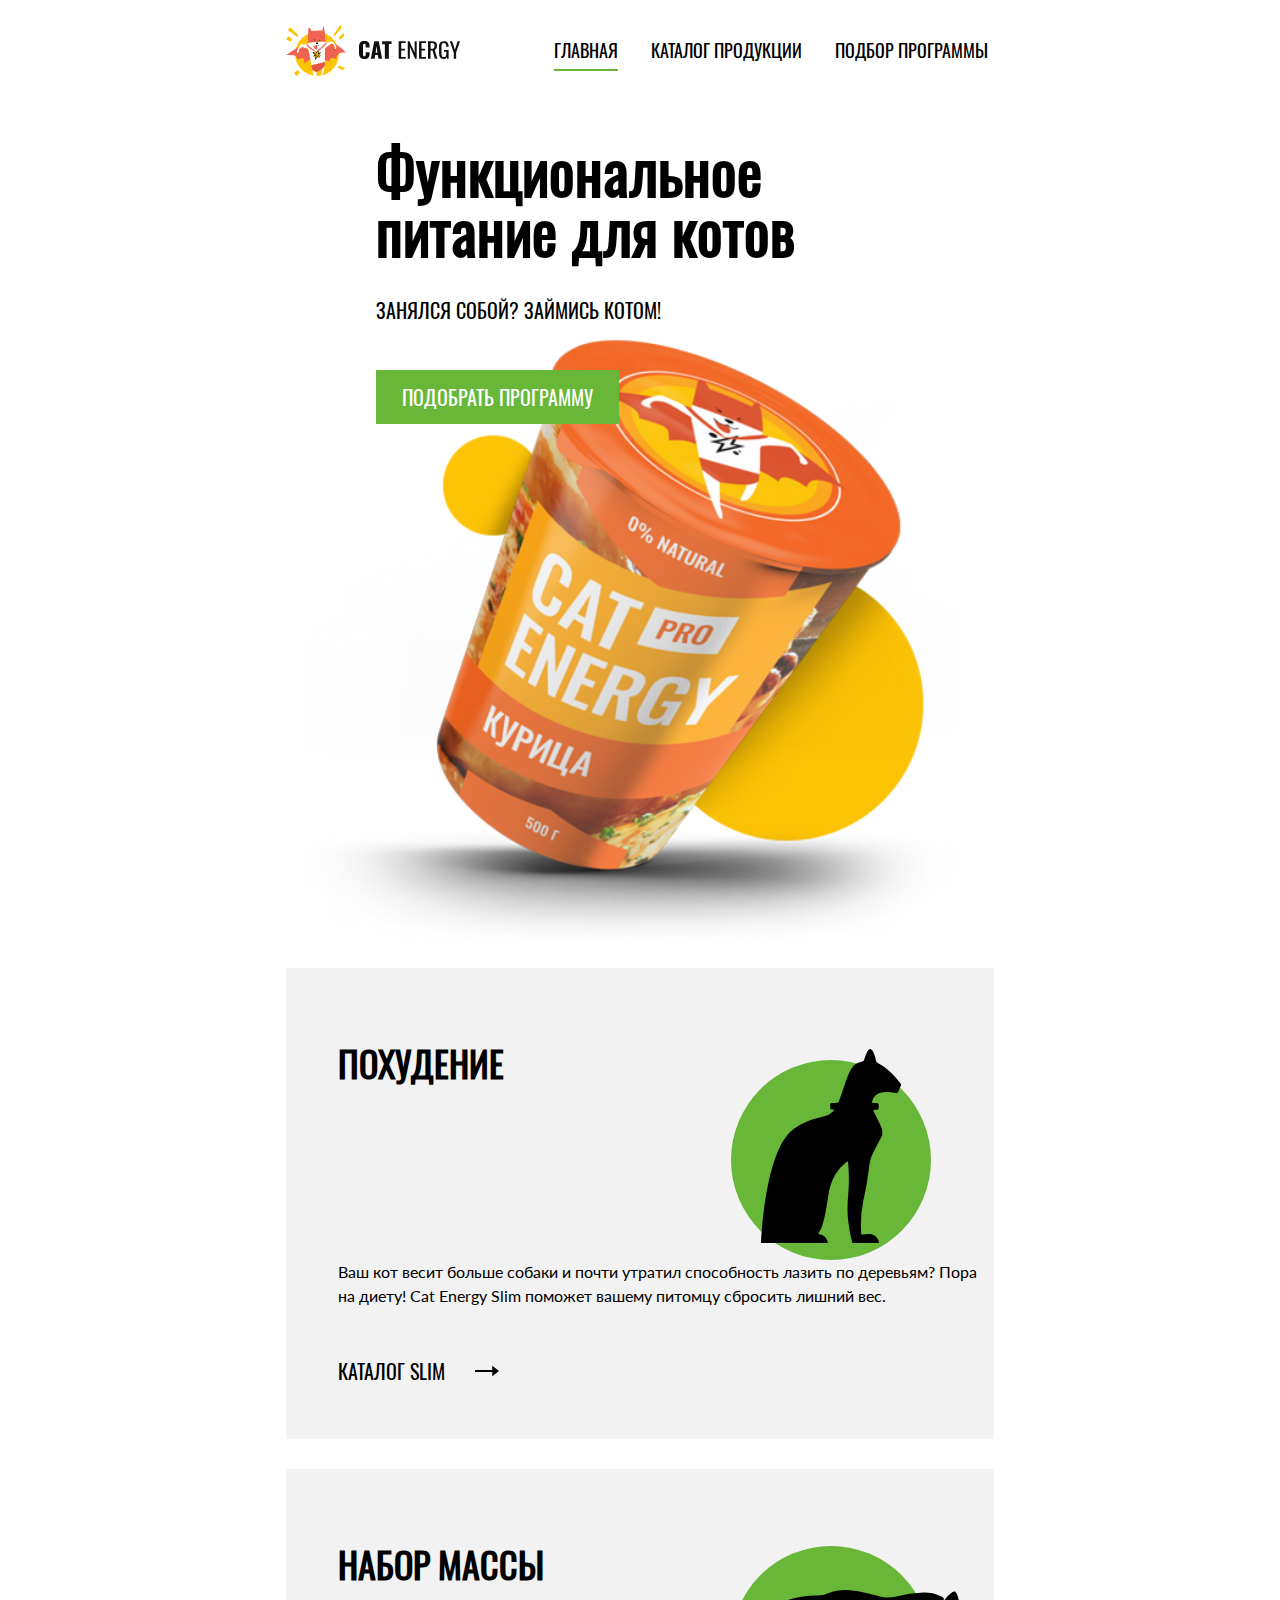
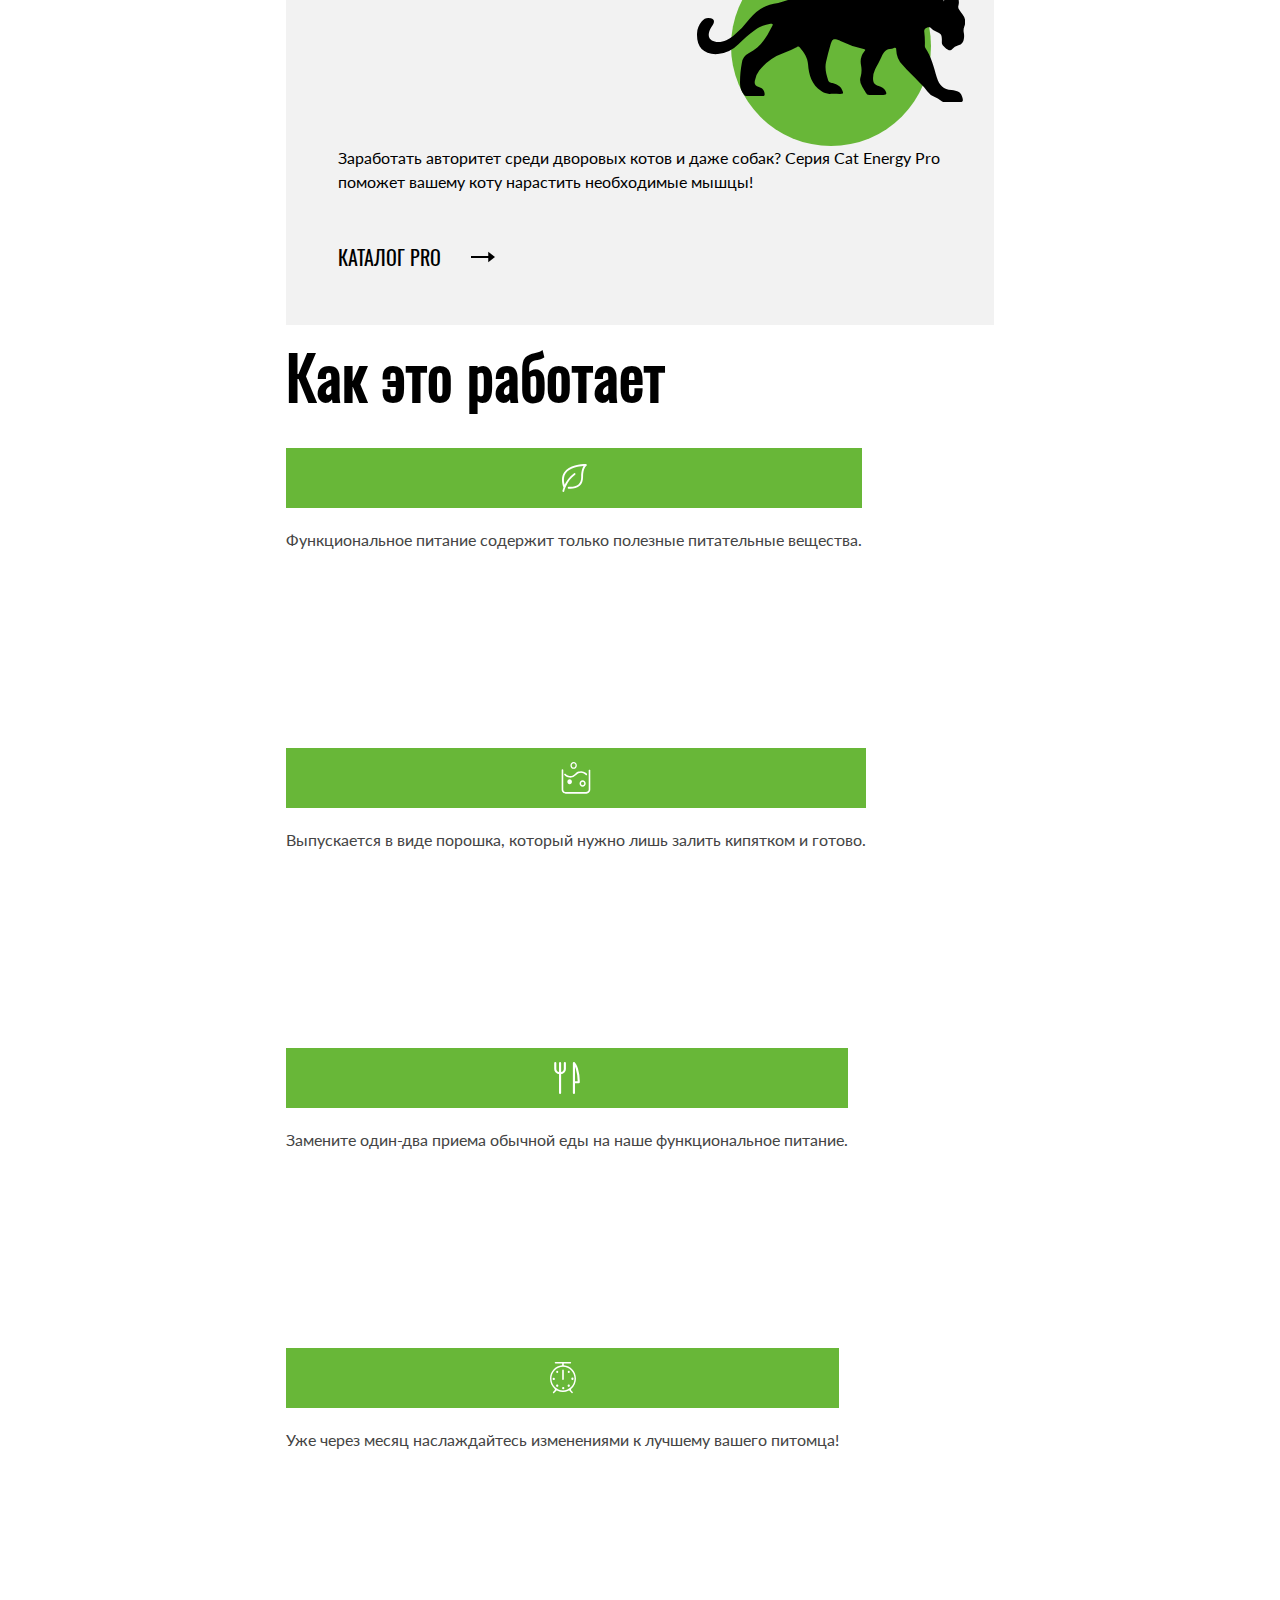
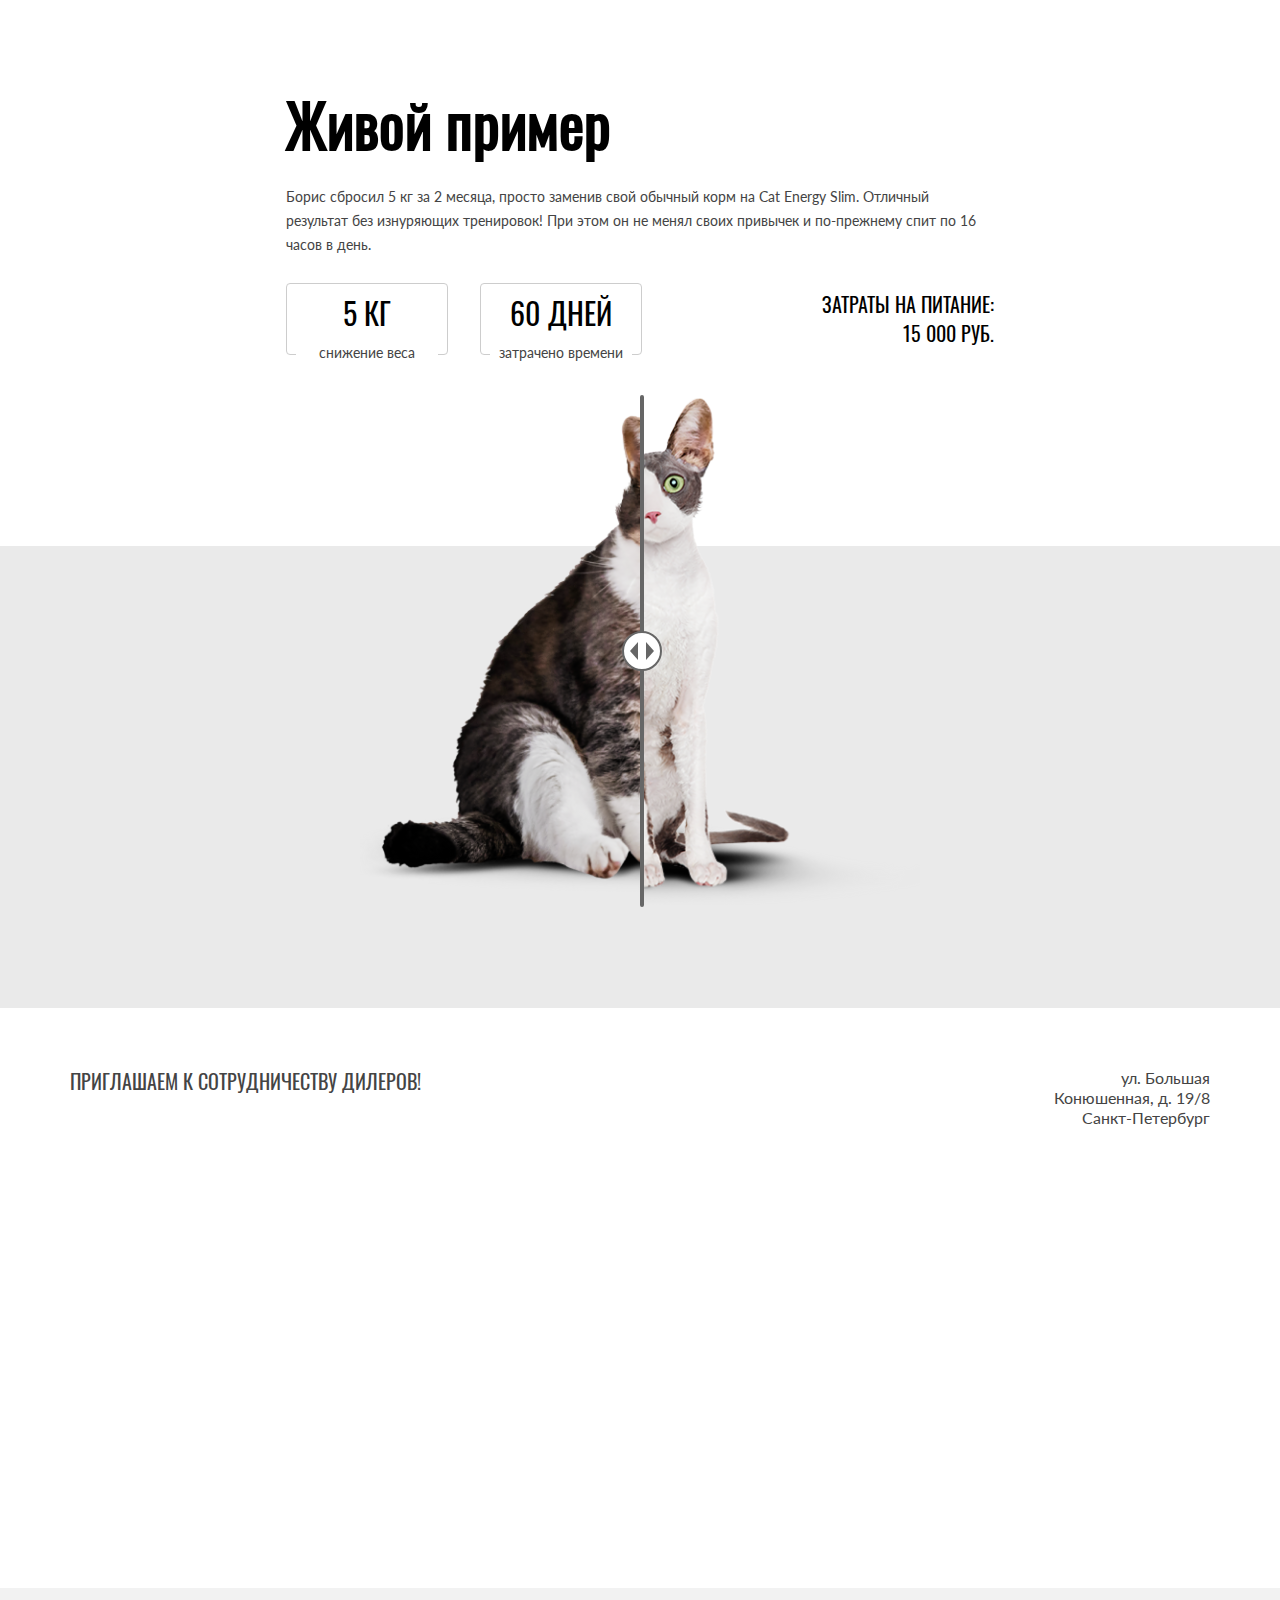
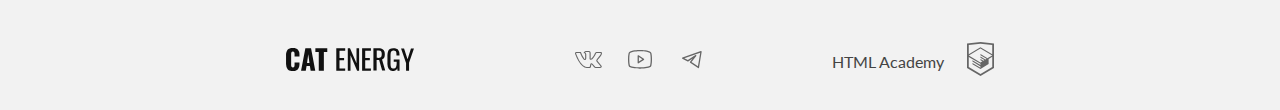
==== index.html @ 67eb7924 "Deploying to gh-pages from @ sirorezzka/2435007-cat-energy-31@3756ef78ff83aa2a5522a7f16db41189f3e62f" ====
<!DOCTYPE html><html class="page" lang="ru"><head><meta charset="UTF-8"><title>Кэт Энерджи</title><meta name="viewport" content="width=device-width,initial-scale=1"><link rel="stylesheet" href="styles/styles.css"><link rel="icon" href="favicon.ico"><link rel="icon" href="favicons/favicon.svg" type="image/svg+xml"><link rel="apple-touch-icon" href="favicons/180x180.png"><link rel="manifest" href="manifest.webmanifest.json"><script src="scripts/index.js" defer="defer"></script></head><body class="page__body"><header class="header"><nav class="nav container"><a class="logo" href="#"><picture><source media="(min-width:1200px)" width="70" height="59" srcset="images/logo-desctop.svg" type="image/svg+xml"><source media="(min-width:768px)" width="60" height="50" srcset="images/logo-tablet.svg" type="image/svg+xml"><img class="logo__icon" src="images/logo-mobile.svg" width="33" height="38" alt="Логотип компании Кэт Энерджи."></picture><img class="logo__text" src="images/logo-text.svg" width="101" height="18" alt="Товарный знак компании Cat Energy."> </a><button class="nav__button nav__button--close" type="button"><span class="visually-hidden">Переключение меню</span></button><!-- nav__list--open --><ul class="nav__list"><li class="nav__item"><a class="nav__link nav__link--current" href="index.html">Главная</a></li><li class="nav__item"><a class="nav__link" href="catalog.html">Каталог продукции</a></li><li class="nav__item"><a class="nav__link" href="#">Подбор программы</a></li></ul></nav></header><main class="main-container"><section class="hero"><div class="container"><div class="hero__content"><h1 class="hero__title title-h1">Функциональное питание для котов</h1><p class="hero__text">Занялся собой? Займись котом!</p><div class="hero__wrap"><picture><source media="(min-width:1200px)" width="552" height="499" srcset="images/hero-product@1x.png, images/hero-product@2x.png 2x" type="image/png"><source media="(min-width:768px)" width="709" height="609" srcset="images/hero-product-tablet@1x.png, images/hero-product-tablet@2x.png 2x" type="image/png"><img class="hero__image" src="images/hero-product-mobile@1x.png" srcset="images/hero-product-mobile@2x.png 2x" width="280" height="270" alt="Кэт Энерджи."></picture></div><a class="hero__button button button--primary" href="#">Подобрать программу</a></div></div></section><section class="programs"><div class="programs__container container"><h2 class="visually-hidden">Выбор программы</h2><ul class="programs__list"><li class="programs__item programs__item--slim"><h3 class="programs__item-header title-h2">Похудение</h3><p class="programs__item-text">Ваш кот весит больше собаки и почти утратил способность лазить по деревьям? Пора на диету! Cat Energy Slim поможет вашему питомцу сбросить лишний вес.</p><a class="programs__item-link" href="catalog.html">Каталог slim</a></li><li class="programs__item programs__item--fat"><h3 class="programs__item-header title-h2">Набор массы</h3><p class="programs__item-text">Заработать авторитет среди дворовых котов и даже собак? Серия Cat Energy Pro поможет вашему коту нарастить необходимые мышцы!</p><a class="programs__item-link" href="catalog.html">Каталог pro</a></li></ul></div></section><section class="instructions"><h2 class="instructions__title title-h1 container">Как это работает</h2><div class="container"><ul class="instructions__list"><li class="instructions__item instructions__item--useful"><p class="instructions__item-text">Функциональное питание содержит только полезные питательные вещества.</p></li><li class="instructions__item instructions__item--powder"><p class="instructions__item-text">Выпускается в виде порошка, который нужно лишь залить кипятком и готово.</p></li><li class="instructions__item instructions__item--meal"><p class="instructions__item-text">Замените один-два приема обычной еды на наше функциональное питание.</p></li><li class="instructions__item instructions__item--good"><p class="instructions__item-text">Уже через месяц наслаждайтесь изменениями к лучшему вашего питомца!</p></li></ul></div></section><section class="example"><div class="example__container container"><h2 class="example__title title-h1">Живой пример</h2><p class="example__text">Борис сбросил 5 кг за 2 месяца, просто заменив свой обычный корм на Cat Energy Slim. Отличный результат без изнуряющих тренировок! При этом он не менял своих привычек и по-прежнему спит по 16 часов в день.</p><div class="example__content"><ul class="example__list"><li class="example__item"><p class="example__item-header">5 КГ</p><p class="example__item-text">Снижение веса</p></li><li class="example__item"><p class="example__item-header">60 дней</p><p class="example__item-text">Затрачено времени</p></li></ul><div class="example__price"><span>Затраты на питание:</span> <span>15 000 РУБ.</span></div></div></div><div class="example__slider slider"><picture><source media="(min-width:1200px)" width="560" height="512" srcset="images/cat-fat-tablet@1x.png, images/cat-fat-tablet@2x.png 2x" type="image/png"><source media="(min-width:768px)" width="560" height="512" srcset="images/cat-fat-tablet@1x.png, images/cat-fat-tablet@2x.png 2x" type="image/png"><img class="example__slider-image slider__image slider__image--state-before" src="images/cat-fat-mobile@1x.png" srcset="images/cat-fat-mobile@2x.png 2x" width="280" height="256" alt="Жирный кот."></picture><picture><source media="(min-width:1200px)" width="560" height="512" srcset="images/cat-slim-tablet@1x.png, images/cat-slim-tablet@2x.png 2x" type="image/png"><source media="(min-width:768px)" width="560" height="512" srcset="images/cat-slim-tablet@1x.png, images/cat-slim-tablet@2x.png 2x" type="image/png"><img class="example__slider-image slider__image slider__image--state-after" src="images/cat-slim-mobile@1x.png" srcset="images/cat-slim-mobile@2x.png 2x" width="280" height="256" alt="Худой кот."></picture><button class="slider__button" type="button"><span class="visually-hidden">Ползунок слайдера</span></button></div></section><section class="contacts"><h2 class="visually-hidden">Контакты</h2><div class="contacts__container"><div class="contacts__content"><div class="contacts__description"><h2 class="contacts__title title-h3">Приглашаем к сотрудничеству дилеров!</h2><address class="contacts__address">ул. Большая<br>Конюшенная, д. 19/8<br><span>Санкт-Петербург</span></address></div></div></div><div class="contacts__map"><noscript><picture><source media="(min-width:1200px)" width="1440" height="400" srcset="images/map@1x.png, images/map@2x.png 2x" type="image/png"><source media="(min-width:768px)" width="768" height="400" srcset="images/map-tablet@1x.png, images/map-tablet@2x.png 2x" type="image/png"><img class="contacts__image" src="images/map-mobile@1x.png" srcset="images/map-mobile@2x.png 2x" width="320" height="362" alt="Карта."></picture></noscript><iframe src="https://www.google.com/maps/embed?pb=!1m18!1m12!1m3!1d1998.603787672859!2d30.32047247805643!3d59.93871647491515!2m3!1f0!2f0!3f0!3m2!1i1024!2i768!4f13.1!3m3!1m2!1s0x4696310fca145cc1%3A0x42b32648d8238007!2z0JHQvtC70YzRiNCw0Y8g0JrQvtC90Y7RiNC10L3QvdCw0Y8g0YPQuy4sIDE5LzgsINCh0LDQvdC60YIt0J_QtdGC0LXRgNCx0YPRgNCzLCAxOTExODY!5e0!3m2!1sru!2sru!4v1716108182416!5m2!1sru!2sru" width="320" height="362" allowfullscreen="" loading="lazy" referrerpolicy="no-referrer-when-downgrade" title="Офис компании по адресу ул. Большая Конюшенная, д. 19/8 Санкт-Петербург"></iframe></div></section></main><footer class="footer"><div class="container footer__container"><a class="footer__logo" href="index.html"><span class="visually-hidden">Логотип Cat Energy</span> <img class="footer__logo-icon" src="images/footer-logo.svg" width="128" height="24" alt="Кэт энерджи."></a><ul class="social"><li class="social__item"><a class="social__link social__link--vk" href="https://vk.com/htmlacademy" target="_blank" rel="noreferrer noopener"><span class="visually-hidden">Мы в вконтакте</span></a></li><li class="social__item"><a class="social__link social__link--youtube" href="https://www.youtube.com/@HTMLAcademyTV" target="_blank" rel="noreferrer noopener"><span class="visually-hidden">Мы на Ютубе</span></a></li><li class="social__item"><a class="social__link social__link--tg" href="https://t.me/htmlacademy" target="_blank" rel="noreferrer noopener"><span class="visually-hidden">Мы в телеграме</span></a></li></ul><a class="copyright" href="https://htmlacademy.ru/intensive/adaptive"><span class="copyright__text">HTML Academy</span></a></div></footer></body></html>
---- styles/styles.css ----
@font-face{font-family:Lato;font-weight:400;font-style:normal;src:url(../fonts/lato/Lato-Regular.woff2)format("woff2");font-display:swap}@font-face{font-family:Oswald;font-weight:400;font-style:normal;src:url(../fonts/oswald/oswaldregular.woff2)format("woff2");font-display:swap}*,:before,:after{box-sizing:border-box}html{height:100%}body{color:#444;background-color:#fff;height:100%;margin:0;font-family:Lato,sans-serif;font-size:14px;font-weight:400;line-height:18px}@media (width>=768px){body{font-size:16px;line-height:24px}}img{object-fit:contain;vertical-align:middle;max-width:100%;height:auto}.visually-hidden{clip:rect(0 0 0 0);-webkit-clip-path:inset(100%);clip-path:inset(100%);white-space:nowrap;border:0;width:1px;height:1px;margin:-1px;padding:0;position:absolute;overflow:hidden}.container{width:100%;margin:0 auto;padding:0 20px}@media (width>=768px){.container{max-width:768px;padding:0 30px}}@media (width>=1440px){.container{max-width:1280px;padding:0 30px}}.header{border-bottom:1px solid #ebebeb;justify-content:space-between;align-items:center;display:flex;position:relative}@media (width>=768px){.header{border-bottom:none}}.header__container{flex-wrap:wrap;justify-content:space-between;align-items:center;display:flex}@media (width>=768px){.header__container{padding-top:25px}}@media (width>=1440px){.header__container{padding-top:55px}}.footer{background-color:#f2f2f2}.footer__container{flex-direction:column;justify-content:center;align-items:center;gap:20px;padding-top:40px;padding-bottom:20px;display:flex}@media (width>=768px){.footer__container{flex-direction:row;justify-content:space-between}.footer__logo{width:100%}}.title-h1{color:#000;font-family:Oswald,sans-serif;font-size:36px;line-height:36px}@media (width>=768px){.title-h1{font-size:60px;line-height:60px}}.title-h2{color:#000;text-transform:uppercase;font-family:Oswald,sans-serif;font-size:24px;line-height:37px}@media (width>=768px){.title-h2{font-size:36px;line-height:36px}}.title-h3{color:#222;text-transform:uppercase;font-family:Oswald,sans-serif;font-size:16px;line-height:20px}@media (width>=768px){.title-h3{font-size:20px;line-height:24px}}.button{text-transform:uppercase;text-align:center;font-family:Oswald,sans-serif;text-decoration:none}.button:hover,.button:focus{background-color:#5eaa2f}.button:active{color:#ffffff4d;background-color:#5eaa2f}.button--primary{color:#fff;background-color:#68b738;padding:10px 15px;font-size:20px;line-height:26px}.button--secondary{color:#fff;background-color:#68b738;padding:10px 26px;font-size:16px;line-height:20px}.button--tertiary{color:#fff;background-color:#68b738;padding:15px 81px;font-size:20px;line-height:26px}.button--accent{color:#444;background-color:#f2f2f2;padding:10px 26px;font-size:16px;line-height:20px}.button--accent:hover,.button--accent:focus{background-color:#ebebeb}.button--accent:active{color:#444;background-color:#ebebeb}.nav{background-color:#fff;flex-grow:1;justify-content:space-between;align-items:center;padding-top:13px;padding-bottom:12px;display:flex}@media (width>=768px){.nav{padding-top:25px}}@media (width>=1440px){.nav{background:0 0;padding-top:55px}}.nav__list{color:#000;text-transform:uppercase;z-index:2;margin:0;padding:0;font-family:Oswald,sans-serif;font-size:20px;line-height:20px;list-style-type:none;display:none}@media (width>=768px){.nav__list{flex-flow:wrap;justify-content:start;gap:33px;min-width:440px;font-size:18px;line-height:24px;display:flex}}@media (width>=1440px){.nav__list{max-width:600px;font-size:20px;line-height:20px}}@media (width>=768px){.nav__list--open{display:none}}@media (width<=767px){.nav__list--open{z-index:2;background-color:#fff;width:100vw;display:block;position:absolute;top:100%;left:0}}.nav__item{text-align:center;border-top:1px solid #ebebeb}@media (width>=768px){.nav__item{border:none;padding:0;display:inline-block}}.nav__link{color:#000;text-decoration:none}@media (width>=1440px){.nav__link{color:#fff}}.nav__link--current{border-bottom:none}@media (width>=768px){.nav__link--current{border-bottom:2px solid #68b738;padding:6px 0}}@media (width>=1440px){.nav__link--current{border-bottom:2px solid #fff;padding:8px 0}}.nav__link--current-accient{border-bottom:none}@media (width>=768px){.nav__link--current-accient{border-bottom:2px solid #68b738;padding:6px 0}}@media (width>=1440px){.nav__link--current-accient{border-bottom:2px solid #68b738;padding:8px 0}}.nav__link--accient{text-decoration:none}@media (width>=1440px){.nav__link--accient{color:#000}}.nav__button{background-color:#fff;background-image:url(../icons/stack.svg#burger);background-repeat:no-repeat;background-size:contain;border:none;width:24px;height:24px}.nav__button:hover,.nav__button:focus{opacity:.6}.nav__button:active{opacity:none}.nav__button--close{background-image:url(../icons/stack.svg#close-mobile)}@media (width>=768px){.nav__button{display:none}}.logo{flex-grow:1;gap:13px;margin:0;display:flex}@media (width>=768px){.logo{justify-content:space-between;max-width:174px}}@media (width>=1440px){.logo{max-width:202px}}.logo__text{align-self:center;margin:0 auto;display:flex}@media (width>=768px){.logo__text{flex-grow:1;margin:0}}.hero:before{content:"";z-index:-1;background-image:linear-gradient(#68b738d9,#68b738d9),url(../images/hero-background-cat@1x.png),linear-gradient(#68b738,#68b738);background-position:top;background-repeat:no-repeat;background-size:contain,cover;width:100%;height:302px;display:block;position:absolute}@media (width>=768px){.hero:before{display:none}}@media (width>=1440px){.hero:before{background-image:linear-gradient(#68b738d9,#68b738d9),url(../images/hero-background-desktop@1x.png),linear-gradient(#68b738,#68b738);width:50%;height:694px;display:block;top:0;right:0}}.hero__content{text-align:center;flex-direction:column;align-items:center;padding-top:25px;display:flex}@media (width>=768px){.hero__content{text-align:left;align-items:start;padding-top:22px;padding-left:90px}}@media (width>=1440px){.hero__content{text-align:left;width:73%;height:550px;padding-top:70px;padding-left:80px;position:relative}}.hero__title{color:#fff;margin:0;padding-bottom:13px}@media (width>=768px){.hero__title{color:#000;max-width:560px;padding-top:30px;padding-bottom:40px}}.hero__text{color:#fff;text-transform:uppercase;margin-bottom:29px;font-family:Oswald,sans-serif;line-height:14px}@media (width>=768px){.hero__text{color:#000;z-index:1;margin:0 0 50px;font-size:20px;line-height:20px}}@media (width>=1440px){.hero__text{margin-bottom:50px}}@media (width>=768px){.hero__wrap{z-index:-1;order:2}}.hero__image{margin:0 auto;display:block}@media (width>=768px){.hero__image{min-width:709px;height:609px;margin-top:-85px;margin-left:-90px}}@media (width>=1440px){.hero__image{width:552px;height:499px;position:absolute;top:100px;left:52%}}.hero__button{padding:8px 63px;font-size:16px;line-height:26px}@media (width>=768px){.hero__button{padding:14px 26px;font-size:20px}}@media (width>=1440px){.hero__button{padding:14px 26px}}@media (width>=768px){.programs__container{padding-top:0}}@media (width>=1440px){.programs__container{padding-top:82px}}.programs__list{flex-direction:column;justify-content:space-around;gap:20px;margin-top:20px;margin-bottom:0;padding:0 0 20px;list-style-type:none;display:flex}@media (width>=768px){.programs__list{gap:30px}}@media (width>=1440px){.programs__list{flex-direction:row;gap:80px}}.programs__item{background-color:#f2f2f2;grid-template-columns:70px 1fr;grid-template-areas:"icon title""content content""button button";min-height:266px;padding:20px;display:grid}@media (width>=1440px){.programs__item{max-width:570px}}@media (width>=768px){.programs__item{grid-template-columns:340px 1fr;grid-template-areas:"title icon""content content""button button";padding:77px 0 53px 52px}}@media (width>=1440px){.programs__item{grid-template-columns:162px 1fr;grid-template-areas:"icon title""content content""button button";padding:47px 61px 55px 52px}}.programs__item--slim:before{content:"";background-repeat:no-repeat;background-position:cover;background-image:url(../icons/stack.svg#cat);background-size:50px 53px;width:50px;height:53px;margin:-3px 0 0;display:block}@media (width>=768px){.programs__item--slim:before{background-size:200px 211px;width:200px;height:211px;margin:4px 0 0 53px}}@media (width>=1440px){.programs__item--slim:before{background-size:100px 106px;width:100px;height:106px;margin:-6px 0 0}}.programs__item--fat:before{content:"";background-image:url(../icons/stack.svg#gepard);background-position:50%;background-repeat:no-repeat;background-size:67px 50px;width:67px;height:50px;display:block}@media (width>=768px){.programs__item--fat:before{background-size:268px 200px;width:268px;height:200px;margin-left:19px}}@media (width>=1440px){.programs__item--fat:before{background-size:134px 100px;width:134px;height:100px}}.programs__item-header{grid-area:title;margin:6px 0 0;padding:0}@media (width>=768px){.programs__item-header{margin:0 0 24px}}.programs__item-link{color:#000;text-transform:uppercase;grid-area:button;align-items:center;gap:15px;max-width:max-content;font-family:Oswald,sans-serif;font-size:16px;line-height:16px;text-decoration:none;display:flex}.programs__item-link:after{content:"";background-color:#000;width:24px;height:12px;margin-left:15px;transition:-webkit-mask-position .3s,mask-position .3s;display:block;-webkit-mask-image:url(../icons/stack.svg#arrow);mask-image:url(../icons/stack.svg#arrow);-webkit-mask-position:100%;mask-position:100%;-webkit-mask-size:24px 12px;mask-size:24px 12px;-webkit-mask-repeat:no-repeat;mask-repeat:no-repeat}.programs__item-link:hover:after{-webkit-mask-position:0;mask-position:0}.programs__item-link:active{opacity:.3}@media (width>=768px){.programs__item-link{font-size:20px;line-height:30px}}.programs__item-text{border-bottom:1px solid #cdcdcd;grid-area:content;margin:0 0 15px;padding:0 13px 23px 0}@media (width>=768px){.programs__item-text{color:#000;border-bottom:none;margin:0;padding:0 0 48px}}.instructions{background-color:#fff;padding-bottom:34px}.instructions__title{margin-bottom:43px}.instructions__list{flex-direction:column;justify-content:space-between;gap:20px;padding:0;list-style-type:none;display:flex}@media (width>=768px){.instructions__list{flex-flow:wrap}}.instructions__item{counter-increment:specials 1;justify-content:start;gap:20px;display:flex;position:relative}@media (width>=768px){.instructions__item{flex-direction:column;min-width:249px;min-height:280px}}.instructions__item:before{content:"";background-color:#68b738;background-position:50%;background-repeat:no-repeat;min-width:60px;min-height:60px;display:block}@media (width>=768px){.instructions__item:before{min-width:60px;max-height:60px}.instructions__item:after{content:counter(specials);color:#f2f2f2;z-index:-1;justify-content:center;width:134px;font-family:Oswald,sans-serif;font-size:280px;line-height:280px;display:flex;position:absolute;top:0;right:0}}.instructions__item--useful:before{content:"";background-image:url(../icons/stack.svg#icon-leaf);background-position:50%;background-repeat:no-repeat;background-size:30px 32px}.instructions__item--powder:before{content:"";background-image:url(../icons/stack.svg#icon-powder);background-position:50%;background-repeat:no-repeat;background-size:30px 32px}.instructions__item--meal:before{content:"";background-image:url(../icons/stack.svg#icon-eat);background-position:50%;background-repeat:no-repeat;background-size:30px 32px}.instructions__item--good:before{content:"";background-image:url(../icons/stack.svg#icon-time);background-position:50%;background-repeat:no-repeat;background-size:30px 32px}.instructions__item-text{margin:0}.example{background-color:#eaeaea;position:relative}@media (width>=768px){.example{background-color:#0000;padding-bottom:101px}}@media (width>=1440px){.example{flex-direction:row;display:flex}}.example:after{content:"";z-index:-1;background-color:#eaeaea;height:462px;display:none;position:absolute;bottom:0;left:0;right:0}@media (width>=768px){.example:after{content:"";background-color:#eaeaea;display:block}}.example__container{flex-flow:column wrap;align-items:start;padding-top:25px;padding-bottom:20px;display:flex}@media (width>=1440px){.example__container{flex-direction:row;justify-content:space-between;max-width:436px}}.example__content{flex-direction:column;justify-content:space-between;gap:20px;width:100%;display:flex}@media (width>=768px){.example__content{flex-direction:row;justify-content:space-between;align-items:center}}@media (width>=1440px){.example__content{flex-direction:column;justify-content:start;align-items:start;max-width:436px}}.example__title{margin:0;line-height:40px}@media (width>=1440px){.example__title{padding-bottom:76px}}.example__text{color:#444;margin:0;padding-top:42px;padding-bottom:6px;font-family:Lato,sans-serif}@media (width>=768px){.example__text{font-size:14px}}.example__list{text-align:center;flex-direction:row;justify-content:center;gap:32px;padding:0;display:flex}@media (width>=768px){.example__list{justify-content:center;align-items:end;gap:43px;font-size:20px;display:flex}}.example__list{flex-direction:row;justify-content:center;gap:32px;padding:0;display:flex}.example__item{border:1px solid #cdcdcd;border-radius:4px;width:124px;min-height:56px;list-style-type:none;display:block;position:relative}@media (width>=768px){.example__item{width:162px;min-height:72px}}.example__item-header{color:#000;text-transform:uppercase;text-align:center;margin:0;padding-top:14px;font-family:Oswald,sans-serif;font-size:24px}@media (width>=768px){.example__item-header{padding-top:10px;font-size:30px;line-height:37px}}.example__item-text{color:#444;text-align:center;text-transform:lowercase;background-color:#eaeaea;background-size:87px 24px;width:87px;margin:0;padding-left:10px;padding-right:10px;font-family:Lato,sans-serif;font-size:12px;line-height:12px;position:absolute;bottom:-16px;left:20px}@media (width>=768px){.example__item-text{background-color:#fff;background-size:142px 27px;width:142px;padding-left:1px;padding-right:1px;font-size:14px;line-height:14px;bottom:-6px;left:9px}}@media (width>=1440px){.example__item-text{background-color:#eaeaea}}.example__price{color:#000;text-transform:uppercase;text-align:center;font-family:Oswald,sans-serif;line-height:20px}@media (width>=768px){.example__price{flex-flow:column wrap;justify-content:center;align-items:end;gap:9px;font-size:20px;display:flex}}@media (width>=1440px){.example__price{flex-flow:wrap;justify-content:start;gap:63px;width:100%}}.example__slider{z-index:1;aspect-ratio:280/256;grid-template-columns:1fr 1fr;width:min(100%,560px);margin:0 auto;display:grid;position:relative}@media (width>=1440px){.example__slider{grid-area:1/2/3/3}}.example__slider{z-index:1}.slider__button{cursor:pointer;background-color:#666;border:none;border-radius:2px;width:4px;height:100%;padding:0;display:block;position:absolute;top:0;left:50%}.slider__button:before{content:"";background-color:#fff;border:2px solid #666;border-radius:50%;width:40px;height:40px;position:absolute;top:50%;left:50%;transform:translate(-50%,-50%)}.slider__button:after{content:"";background-color:#666;width:24px;height:18px;position:absolute;top:50%;left:50%;transform:translate(-50%,-50%);-webkit-mask-image:url(../icons/stack.svg#slider-arrows);mask-image:url(../icons/stack.svg#slider-arrows);-webkit-mask-position:50%;mask-position:50%;-webkit-mask-size:24px 18px;mask-size:24px 18px;-webkit-mask-repeat:no-repeat;mask-repeat:no-repeat}.slider__button:hover,.slider__button:focus{background-color:#68b738}.slider__button:hover:before,.slider__button:focus:before{border:2px solid #68b738}.slider__button:hover:after,.slider__button:focus:after{background-color:#68b738}.slider__button:active{background-color:#68b7384d}.slider__button:active:before{border:2px solid #68b7384d}.slider__button:active:after{background-color:#68b7384d}.slider__image{object-fit:cover;width:100%;height:100%;display:block}.slider__image--state-before{object-position:left}.slider__image--state-after{object-position:right}.contacts__container{z-index:2;background-color:#fff;width:100%;margin:0;position:relative}.contacts__container--accient{background-color:#f2f2f2}@media (width>=1440px){.contacts__content{display:block;position:absolute;top:95px;left:110px}.contacts__content--accient{background-color:#fff}}.contacts__description{flex-flow:wrap;justify-content:space-between;padding:26px 20px;display:flex}@media (width>=768px){.contacts__description{padding:60px 70px}}.contacts__title{color:#444;text-transform:uppercase;max-width:50%;margin:0;font-family:Oswald,sans-serif;font-size:16px;font-weight:400;line-height:20px}@media (width>=768px){.contacts__title{font-size:20px;line-height:26px}}.contacts__address{word-wrap:break-word;max-width:50%;font-style:normal;line-height:20px}@media (width>=768px){.contacts__address{text-align:end;flex-direction:column;justify-content:space-between;display:flex}}.contacts__map{vertical-align:middle;width:100%;height:362px;position:relative}@media (width>=768px){.contacts__map{height:400px}}.contacts__image{width:100%;height:362px}@media (width>=768px){.contacts__image{height:400px}}.contacts iframe{z-index:2;border:0;width:100%;height:362px}@media (width>=768px){.contacts iframe{height:400px}}.social{background-color:#f2f2f2;border-top:1px solid #d9d9d9;border-bottom:1px solid #d9d9d9;justify-content:center;gap:24px;width:100%;margin:0;padding:20px;list-style-type:none;display:flex}@media (width>=768px){.social{border:none}}.social__link:before{content:"";background-color:#666;width:28px;height:22px;display:block;-webkit-mask-position:100%;mask-position:100%;-webkit-mask-repeat:no-repeat;mask-repeat:no-repeat}.social__link:hover:before,.social__link:focus:before{background-color:#68b738}.social__link:active:before{background-color:#5eaa2f}.social__link--vk{-webkit-mask-image:url(../icons/stack.svg#vkontakte);mask-image:url(../icons/stack.svg#vkontakte);-webkit-mask-size:28px 22px;mask-size:28px 22px}.social__link--youtube{-webkit-mask-image:url(../icons/stack.svg#youtube);mask-image:url(../icons/stack.svg#youtube);-webkit-mask-size:28px 22px;mask-size:28px 22px}.social__link--tg{-webkit-mask-image:url(../icons/stack.svg#telegram);mask-image:url(../icons/stack.svg#telegram);-webkit-mask-size:28px 22px;mask-size:28px 22px}.copyright{justify-content:space-between;width:100%;text-decoration:none;display:flex}.copyright:after{content:"";background-color:#666;width:27px;height:34px;display:block;-webkit-mask-image:url(../icons/stack.svg#logo-html);mask-image:url(../icons/stack.svg#logo-html);-webkit-mask-position:50%;mask-position:50%;-webkit-mask-size:contain;mask-size:contain;-webkit-mask-repeat:no-repeat;mask-repeat:no-repeat}.copyright:hover:after,.copyright:focus:after{background-color:#68b738}.copyright:active:after{background-color:#68b7384d}@media (width>=768px){.copyright{justify-content:end;gap:23px}}.copyright__text{color:#444;font-family:Lato,sans-serif;font-size:16px;line-height:20px}.copyright__text:active{color:#4444444d}@media (width>=768px){.copyright__text{padding-top:10px}}.catalog__list{margin:0;padding:0;list-style-type:none}@media (width>=768px){.catalog__list{text-align:center;flex-wrap:wrap;justify-content:center;gap:60px;display:flex}}@media (width>=1440px){.catalog__list{gap:80px 63px}}.product-card{border-top:1px solid #ebebeb;grid-template-rows:min-content 1fr min-content;grid-template-columns:1fr 1fr;padding:20px 20px 25px;display:grid;position:relative}@media (width>=768px){.product-card{background-color:#fff;background-image:linear-gradient(#fff0 0 70px,#f2f2f2 70px 100%);grid-template-columns:1fr;max-width:324px;padding:0 37px 40px}}@media (width>=1440px){.product-card{max-width:245px;padding:0 38px 40px}}.product-card__link{text-decoration:none}.product-card__title{max-width:85px;margin:0}@media (width>=768px){.product-card__title{max-width:150px;display:inline-block}}.product-card__option{justify-content:space-between;display:flex}@media (width>=768px){.product-card__option{border-bottom:1px solid #cdcdcd}}.product-card__text{color:#444;font-family:Lato,sans-serif;font-size:12px;line-height:16px}@media (width>=768px){.product-card__text{line-height:18px}}.product-card__content--add{border-top:1px solid #ebebeb}.product-card__content--add:before{content:"";background-color:#d3d3d3;min-width:30px;min-height:30px;display:block;position:absolute;left:50%;transform:translate(-50%,-100%);-webkit-mask-image:url(../icons/stack.svg#plus);mask-image:url(../icons/stack.svg#plus);-webkit-mask-position:100%;mask-position:100%;-webkit-mask-size:30px 30px;mask-size:30px 30px;-webkit-mask-repeat:no-repeat;mask-repeat:no-repeat}.product-card__picture{grid-row:1/-2;place-self:center}@media (width>=768px){.product-card__picture{justify-content:center;align-items:center;width:200px;height:210px;display:flex}}@media (width>=1440px){.product-card__picture{width:169px;height:210px}}.product-card__button{grid-column:1/-1}.additional-products__title{text-transform:none;line-height:24px}@media (width>=768px){.additional-products__title{font-size:32px;line-height:32px}}@media (width>=1440px){.additional-products__title{font-size:40px;line-height:40px}}.additional-products__list{list-style-type:none}.additional-products__link{text-decoration:none}.additional-product__title{color:#222}.additional-product__content{color:#444;font-family:Lato,sans-serif;line-height:14px}@media (width>=768px){.additional-product__content{line-height:20px}}.promo{z-index:-1;background-image:linear-gradient(#68b738d9,#68b738d9),url(../images/promo-mobile@1x.png),linear-gradient(#68b738,#68b738);background-position:50%;background-repeat:no-repeat;background-size:contain,cover;width:100%;height:290px}.promo__description{color:#fff;font-family:Lato,sans-serif;font-size:16px;line-height:20px}.promo__description:before{content:"";background-image:url(../icons/stack.svg#icon-gift);background-position:50%;background-repeat:no-repeat;width:78px;height:80px;display:block}.subscribe__title{text-transform:none}@media (width>=768px){.subscribe__title{font-size:32px;line-height:32px}}@media (width>=1440px){.subscribe__title{font-size:40px;line-height:4px}}.subscribe__description{color:#000;font-family:Oswald,sans-serif;font-size:16px;line-height:24px}@media (width>=768px){.subscribe__description{font-size:24px;line-height:32px}}.form__control{text-transform:uppercase;color:#444;font-family:Oswald,sans-serif;font-size:20px;line-height:29px}
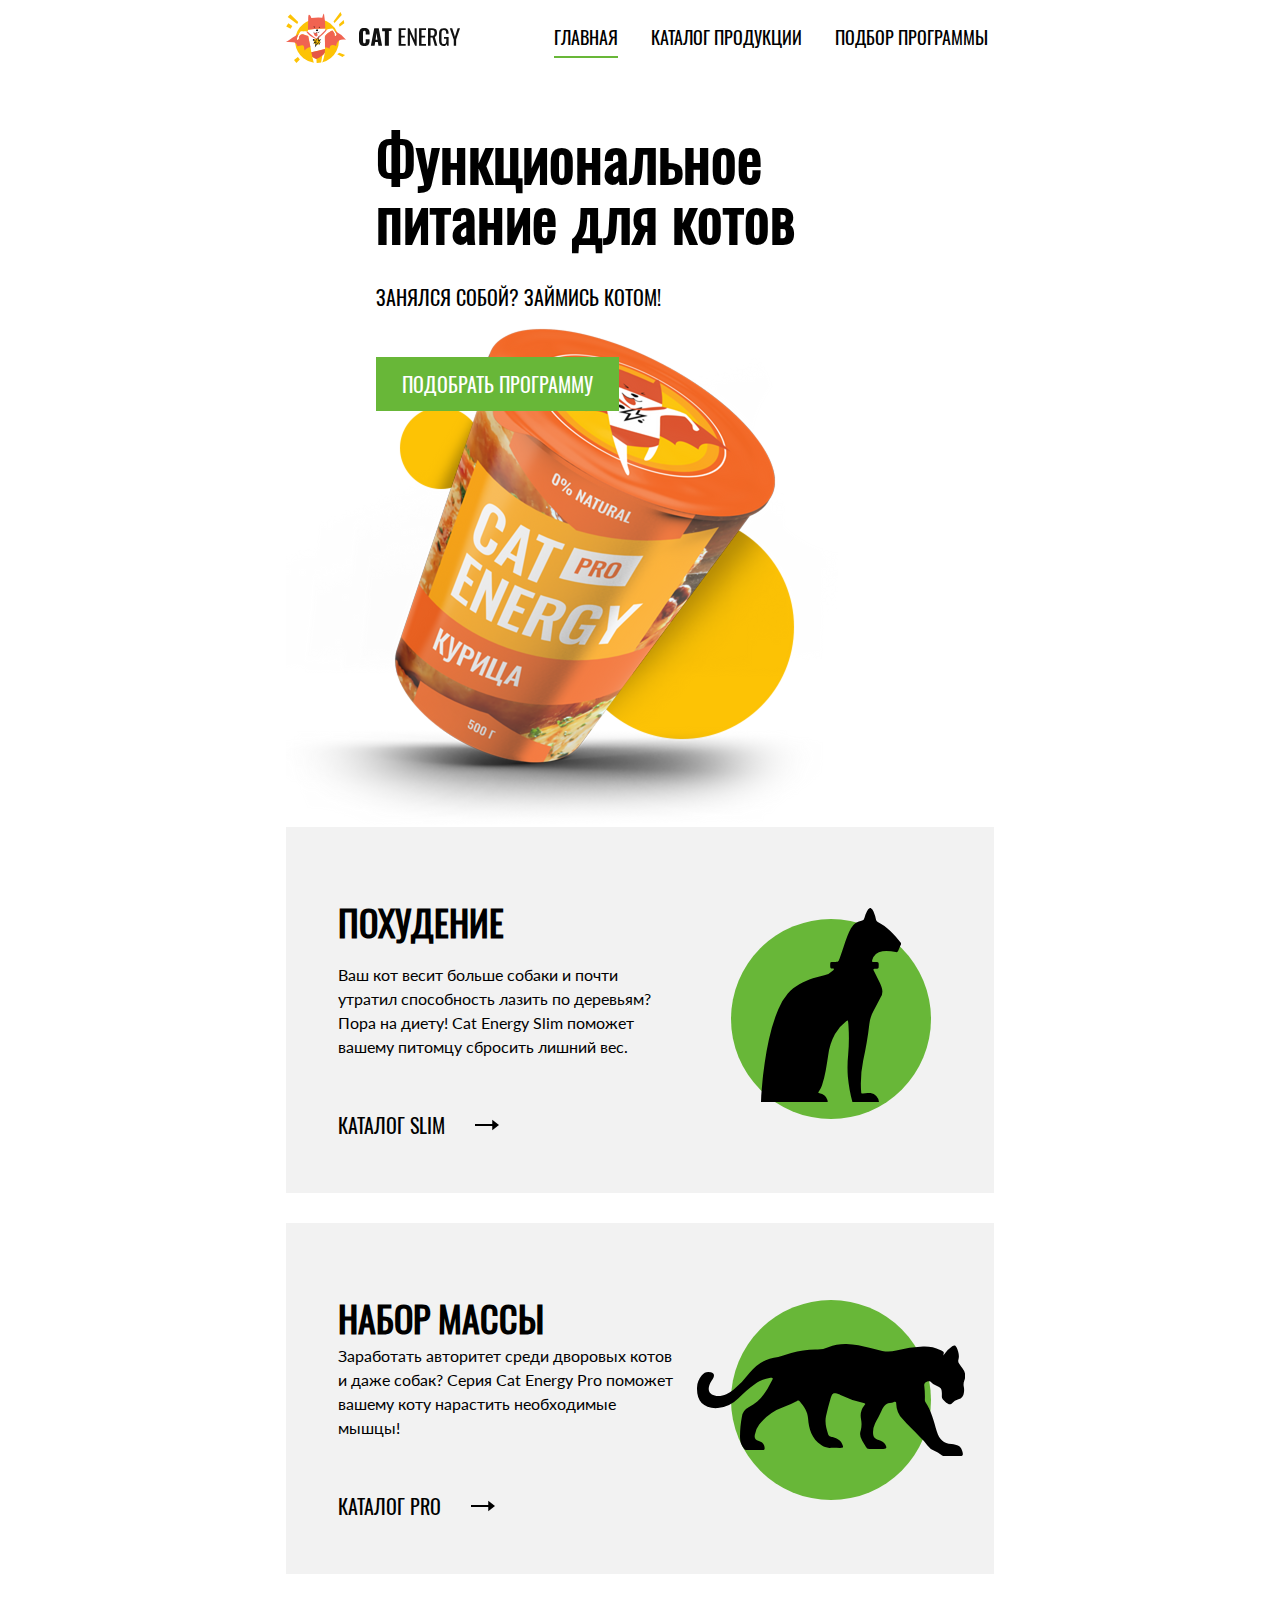
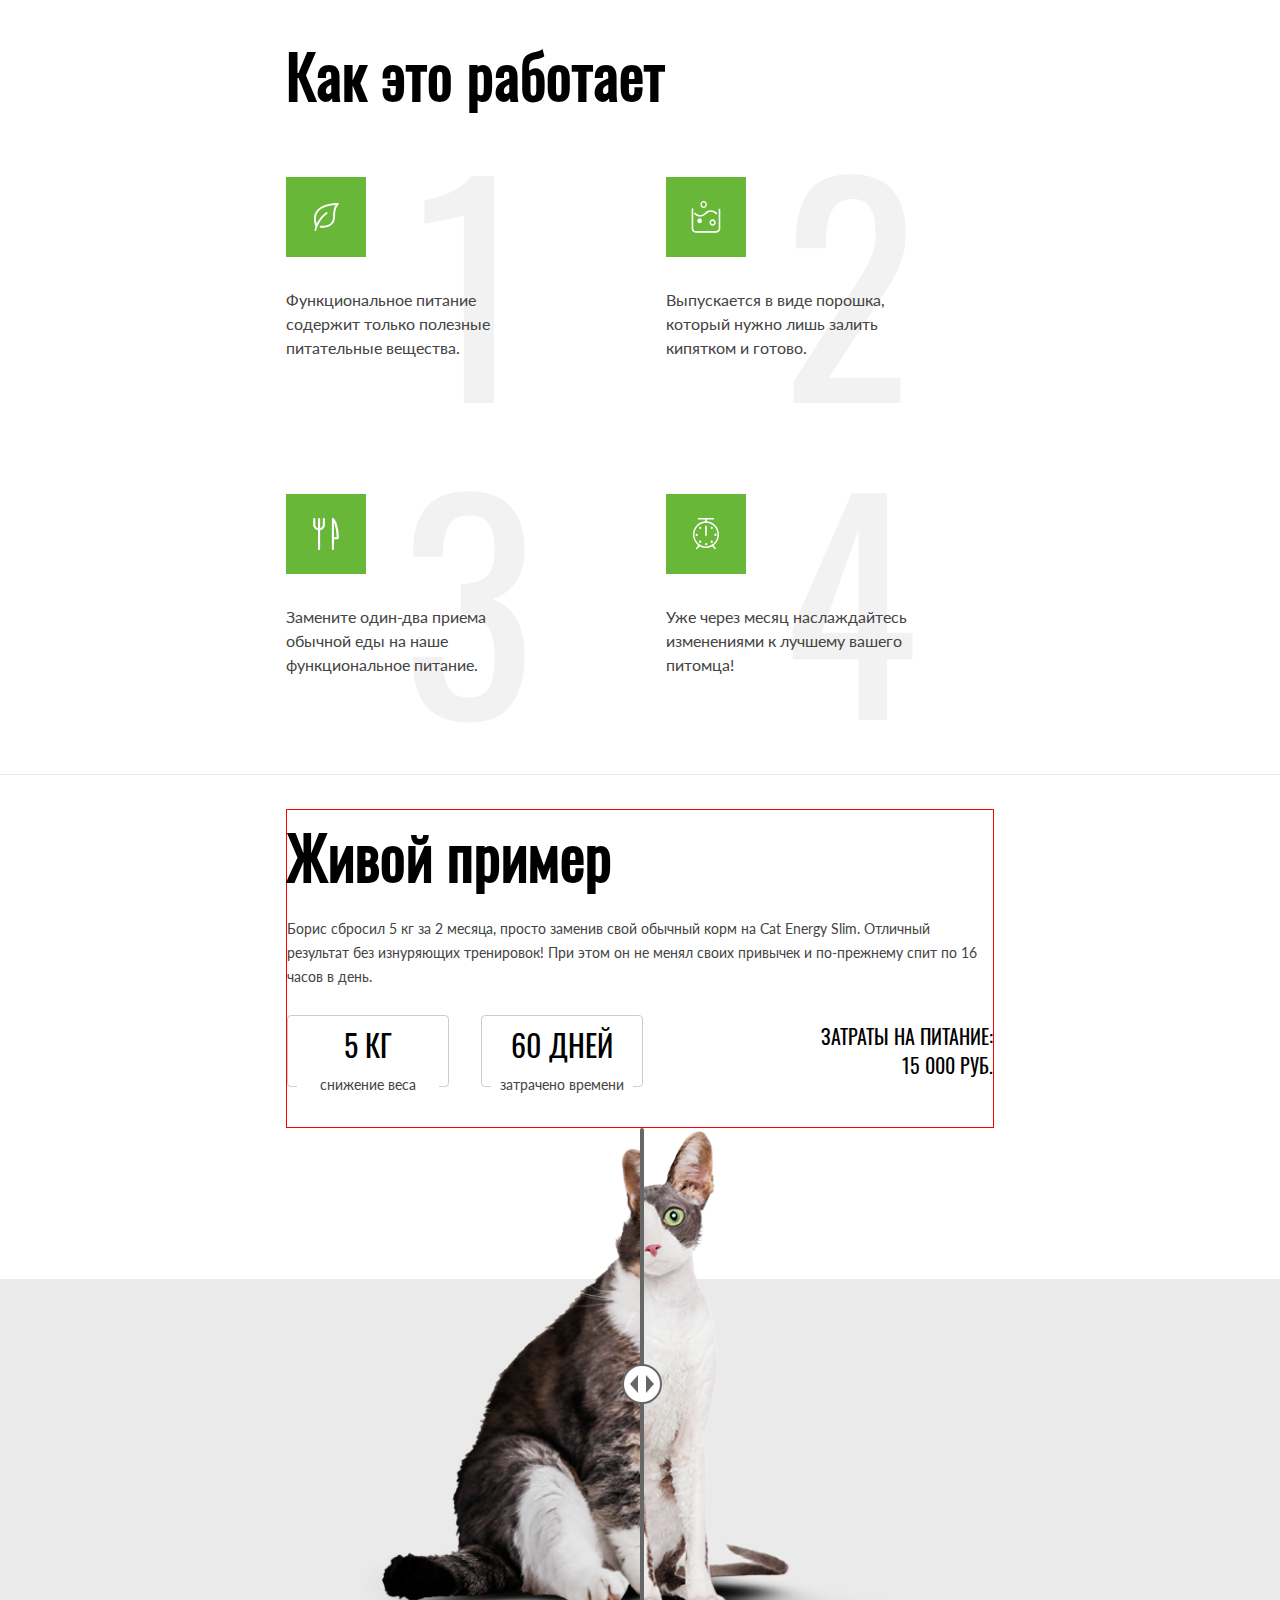
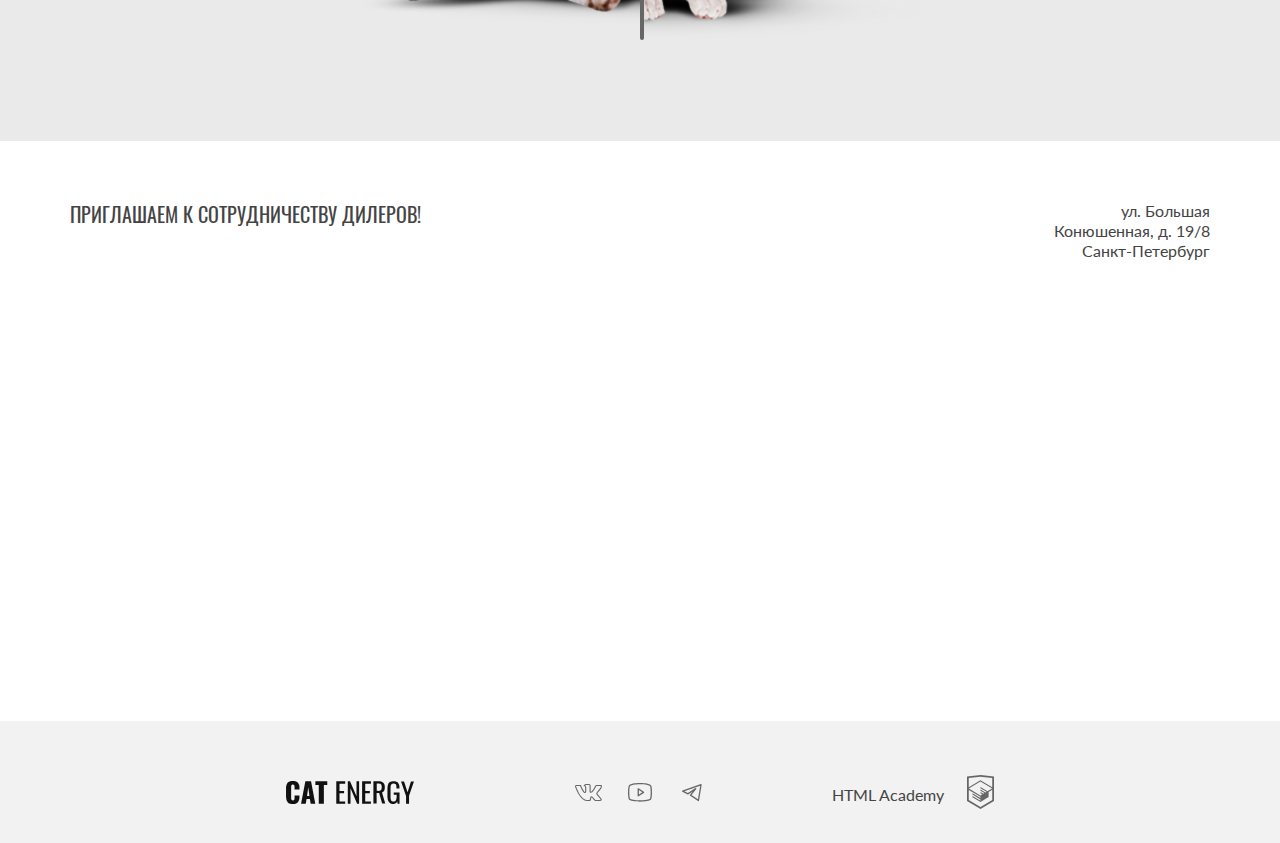
==== commit 7858b083: "Deploying to gh-pages from @ sirorezzka/2435007-cat-energy-31@048f2496dad90e9c5aef6d5c6b2a1cd4dfbc70" ====
--- a/index.html
+++ b/index.html
@@ -1 +1 @@
-<!DOCTYPE html><html class="page" lang="ru"><head><meta charset="UTF-8"><title>Кэт Энерджи</title><meta name="viewport" content="width=device-width,initial-scale=1"><link rel="stylesheet" href="styles/styles.css"><link rel="icon" href="favicon.ico"><link rel="icon" href="favicons/favicon.svg" type="image/svg+xml"><link rel="apple-touch-icon" href="favicons/180x180.png"><link rel="manifest" href="manifest.webmanifest.json"><script src="scripts/index.js" defer="defer"></script></head><body class="page__body"><header class="header"><nav class="nav container"><a class="logo" href="#"><picture><source media="(min-width:1200px)" width="70" height="59" srcset="images/logo-desctop.svg" type="image/svg+xml"><source media="(min-width:768px)" width="60" height="50" srcset="images/logo-tablet.svg" type="image/svg+xml"><img class="logo__icon" src="images/logo-mobile.svg" width="33" height="38" alt="Логотип компании Кэт Энерджи."></picture><img class="logo__text" src="images/logo-text.svg" width="101" height="18" alt="Товарный знак компании Cat Energy."> </a><button class="nav__button nav__button--close" type="button"><span class="visually-hidden">Переключение меню</span></button><!-- nav__list--open --><ul class="nav__list"><li class="nav__item"><a class="nav__link nav__link--current" href="index.html">Главная</a></li><li class="nav__item"><a class="nav__link" href="catalog.html">Каталог продукции</a></li><li class="nav__item"><a class="nav__link" href="#">Подбор программы</a></li></ul></nav></header><main class="main-container"><section class="hero"><div class="container"><div class="hero__content"><h1 class="hero__title title-h1">Функциональное питание для котов</h1><p class="hero__text">Занялся собой? Займись котом!</p><div class="hero__wrap"><picture><source media="(min-width:1200px)" width="552" height="499" srcset="images/hero-product@1x.png, images/hero-product@2x.png 2x" type="image/png"><source media="(min-width:768px)" width="709" height="609" srcset="images/hero-product-tablet@1x.png, images/hero-product-tablet@2x.png 2x" type="image/png"><img class="hero__image" src="images/hero-product-mobile@1x.png" srcset="images/hero-product-mobile@2x.png 2x" width="280" height="270" alt="Кэт Энерджи."></picture></div><a class="hero__button button button--primary" href="#">Подобрать программу</a></div></div></section><section class="programs"><div class="programs__container container"><h2 class="visually-hidden">Выбор программы</h2><ul class="programs__list"><li class="programs__item programs__item--slim"><h3 class="programs__item-header title-h2">Похудение</h3><p class="programs__item-text">Ваш кот весит больше собаки и почти утратил способность лазить по деревьям? Пора на диету! Cat Energy Slim поможет вашему питомцу сбросить лишний вес.</p><a class="programs__item-link" href="catalog.html">Каталог slim</a></li><li class="programs__item programs__item--fat"><h3 class="programs__item-header title-h2">Набор массы</h3><p class="programs__item-text">Заработать авторитет среди дворовых котов и даже собак? Серия Cat Energy Pro поможет вашему коту нарастить необходимые мышцы!</p><a class="programs__item-link" href="catalog.html">Каталог pro</a></li></ul></div></section><section class="instructions"><h2 class="instructions__title title-h1 container">Как это работает</h2><div class="container"><ul class="instructions__list"><li class="instructions__item instructions__item--useful"><p class="instructions__item-text">Функциональное питание содержит только полезные питательные вещества.</p></li><li class="instructions__item instructions__item--powder"><p class="instructions__item-text">Выпускается в виде порошка, который нужно лишь залить кипятком и готово.</p></li><li class="instructions__item instructions__item--meal"><p class="instructions__item-text">Замените один-два приема обычной еды на наше функциональное питание.</p></li><li class="instructions__item instructions__item--good"><p class="instructions__item-text">Уже через месяц наслаждайтесь изменениями к лучшему вашего питомца!</p></li></ul></div></section><section class="example"><div class="example__container container"><h2 class="example__title title-h1">Живой пример</h2><p class="example__text">Борис сбросил 5 кг за 2 месяца, просто заменив свой обычный корм на Cat Energy Slim. Отличный результат без изнуряющих тренировок! При этом он не менял своих привычек и по-прежнему спит по 16 часов в день.</p><div class="example__content"><ul class="example__list"><li class="example__item"><p class="example__item-header">5 КГ</p><p class="example__item-text">Снижение веса</p></li><li class="example__item"><p class="example__item-header">60 дней</p><p class="example__item-text">Затрачено времени</p></li></ul><div class="example__price"><span>Затраты на питание:</span> <span>15 000 РУБ.</span></div></div></div><div class="example__slider slider"><picture><source media="(min-width:1200px)" width="560" height="512" srcset="images/cat-fat-tablet@1x.png, images/cat-fat-tablet@2x.png 2x" type="image/png"><source media="(min-width:768px)" width="560" height="512" srcset="images/cat-fat-tablet@1x.png, images/cat-fat-tablet@2x.png 2x" type="image/png"><img class="example__slider-image slider__image slider__image--state-before" src="images/cat-fat-mobile@1x.png" srcset="images/cat-fat-mobile@2x.png 2x" width="280" height="256" alt="Жирный кот."></picture><picture><source media="(min-width:1200px)" width="560" height="512" srcset="images/cat-slim-tablet@1x.png, images/cat-slim-tablet@2x.png 2x" type="image/png"><source media="(min-width:768px)" width="560" height="512" srcset="images/cat-slim-tablet@1x.png, images/cat-slim-tablet@2x.png 2x" type="image/png"><img class="example__slider-image slider__image slider__image--state-after" src="images/cat-slim-mobile@1x.png" srcset="images/cat-slim-mobile@2x.png 2x" width="280" height="256" alt="Худой кот."></picture><button class="slider__button" type="button"><span class="visually-hidden">Ползунок слайдера</span></button></div></section><section class="contacts"><h2 class="visually-hidden">Контакты</h2><div class="contacts__container"><div class="contacts__content"><div class="contacts__description"><h2 class="contacts__title title-h3">Приглашаем к сотрудничеству дилеров!</h2><address class="contacts__address">ул. Большая<br>Конюшенная, д. 19/8<br><span>Санкт-Петербург</span></address></div></div></div><div class="contacts__map"><noscript><picture><source media="(min-width:1200px)" width="1440" height="400" srcset="images/map@1x.png, images/map@2x.png 2x" type="image/png"><source media="(min-width:768px)" width="768" height="400" srcset="images/map-tablet@1x.png, images/map-tablet@2x.png 2x" type="image/png"><img class="contacts__image" src="images/map-mobile@1x.png" srcset="images/map-mobile@2x.png 2x" width="320" height="362" alt="Карта."></picture></noscript><iframe src="https://www.google.com/maps/embed?pb=!1m18!1m12!1m3!1d1998.603787672859!2d30.32047247805643!3d59.93871647491515!2m3!1f0!2f0!3f0!3m2!1i1024!2i768!4f13.1!3m3!1m2!1s0x4696310fca145cc1%3A0x42b32648d8238007!2z0JHQvtC70YzRiNCw0Y8g0JrQvtC90Y7RiNC10L3QvdCw0Y8g0YPQuy4sIDE5LzgsINCh0LDQvdC60YIt0J_QtdGC0LXRgNCx0YPRgNCzLCAxOTExODY!5e0!3m2!1sru!2sru!4v1716108182416!5m2!1sru!2sru" width="320" height="362" allowfullscreen="" loading="lazy" referrerpolicy="no-referrer-when-downgrade" title="Офис компании по адресу ул. Большая Конюшенная, д. 19/8 Санкт-Петербург"></iframe></div></section></main><footer class="footer"><div class="container footer__container"><a class="footer__logo" href="index.html"><span class="visually-hidden">Логотип Cat Energy</span> <img class="footer__logo-icon" src="images/footer-logo.svg" width="128" height="24" alt="Кэт энерджи."></a><ul class="social"><li class="social__item"><a class="social__link social__link--vk" href="https://vk.com/htmlacademy" target="_blank" rel="noreferrer noopener"><span class="visually-hidden">Мы в вконтакте</span></a></li><li class="social__item"><a class="social__link social__link--youtube" href="https://www.youtube.com/@HTMLAcademyTV" target="_blank" rel="noreferrer noopener"><span class="visually-hidden">Мы на Ютубе</span></a></li><li class="social__item"><a class="social__link social__link--tg" href="https://t.me/htmlacademy" target="_blank" rel="noreferrer noopener"><span class="visually-hidden">Мы в телеграме</span></a></li></ul><a class="copyright" href="https://htmlacademy.ru/intensive/adaptive"><span class="copyright__text">HTML Academy</span></a></div></footer></body></html>+<!DOCTYPE html><html class="page" lang="ru"><head><meta charset="UTF-8"><title>Кэт Энерджи</title><meta name="viewport" content="width=device-width,initial-scale=1"><link rel="stylesheet" href="styles/styles.css"><link rel="icon" href="favicon.ico"><link rel="icon" href="favicons/favicon.svg" type="image/svg+xml"><link rel="apple-touch-icon" href="favicons/180x180.png"><link rel="manifest" href="manifest.webmanifest.json"><script src="scripts/index.js" defer="defer"></script></head><body class="page__body"><header class="header"><nav class="nav container"><a class="logo" href="#"><picture><source media="(min-width:1200px)" width="70" height="59" srcset="images/logo-desctop.svg" type="image/svg+xml"><source media="(min-width:768px)" width="60" height="50" srcset="images/logo-tablet.svg" type="image/svg+xml"><img class="logo__icon" src="images/logo-mobile.svg" width="33" height="38" alt="Логотип компании Кэт Энерджи."></picture><img class="logo__text" src="images/logo-text.svg" width="101" height="18" alt="Товарный знак компании Cat Energy."> </a><button class="nav__button nav__button--close" type="button"><span class="visually-hidden">Переключение меню</span></button><!-- nav__list--open --><ul class="nav__list"><li class="nav__item"><a class="nav__link nav__link--current" href="index.html">Главная</a></li><li class="nav__item"><a class="nav__link" href="catalog.html">Каталог продукции</a></li><li class="nav__item"><a class="nav__link" href="#">Подбор программы</a></li></ul></nav></header><main class="main-container"><section class="hero"><div class="container"><div class="hero__content"><h1 class="hero__title title-h1">Функциональное питание для котов</h1><p class="hero__text">Занялся собой? Займись котом!</p><div class="hero__pictyre"><picture><source media="(min-width:1200px)" width="552" height="499" srcset="images/hero-product@1x.png, images/hero-product@2x.png 2x" type="image/png"><source media="(min-width:768px)" width="709" height="609" srcset="images/hero-product-tablet@1x.png, images/hero-product-tablet@2x.png 2x" type="image/png"><img class="hero__image" src="images/hero-product-mobile@1x.png" srcset="images/hero-product-mobile@2x.png 2x" width="280" height="270" alt="Кэт Энерджи."></picture></div><a class="hero__button button button--primary" href="#">Подобрать программу</a></div></div></section><section class="programs"><div class="programs__container container"><h2 class="visually-hidden">Выбор программы</h2><ul class="programs__list"><li class="programs__item programs__item--slim"><h3 class="programs__item-header title-h2">Похудение</h3><p class="programs__item-text">Ваш кот весит больше собаки и почти утратил способность лазить по деревьям? Пора на диету! Cat Energy Slim поможет вашему питомцу сбросить лишний вес.</p><a class="programs__item-link" href="catalog.html">Каталог slim</a></li><li class="programs__item programs__item--fat"><h3 class="programs__item-header title-h2">Набор массы</h3><p class="programs__item-text">Заработать авторитет среди дворовых котов и даже собак? Серия Cat Energy Pro поможет вашему коту нарастить необходимые мышцы!</p><a class="programs__item-link" href="catalog.html">Каталог pro</a></li></ul></div></section><section class="instructions"><div class="instructions__content"><div class="container"><h2 class="instructions__title title-h1">Как это работает</h2><ul class="instructions__list"><li class="instructions__item instructions__item--useful"><p class="instructions__item-text">Функциональное питание содержит только полезные питательные вещества.</p></li><li class="instructions__item instructions__item--powder"><p class="instructions__item-text">Выпускается в виде порошка, который нужно лишь залить кипятком и готово.</p></li><li class="instructions__item instructions__item--meal"><p class="instructions__item-text">Замените один-два приема обычной еды на наше функциональное питание.</p></li><li class="instructions__item instructions__item--good"><p class="instructions__item-text">Уже через месяц наслаждайтесь изменениями к лучшему вашего питомца!</p></li></ul></div></div></section><section class="example"><div class="container example__wrap"><div class="example__container"><h2 class="example__title title-h1">Живой пример</h2><p class="example__text">Борис сбросил 5 кг за 2 месяца, просто заменив свой обычный корм на Cat Energy Slim. Отличный результат без изнуряющих тренировок! При этом он не менял своих привычек и по-прежнему спит по 16 часов в день.</p><div class="example__content"><ul class="example__list"><li class="example__item"><p class="example__item-header">5 КГ</p><p class="example__item-text">Снижение веса</p></li><li class="example__item"><p class="example__item-header">60 дней</p><p class="example__item-text">Затрачено времени</p></li></ul><div class="example__price"><span>Затраты на питание:</span> <span>15 000 РУБ.</span></div></div></div><div class="example__slider slider"><picture><source media="(min-width:1200px)" width="560" height="512" srcset="images/cat-fat-tablet@1x.png, images/cat-fat-tablet@2x.png 2x" type="image/png"><source media="(min-width:768px)" width="560" height="512" srcset="images/cat-fat-tablet@1x.png, images/cat-fat-tablet@2x.png 2x" type="image/png"><img class="example__slider-image slider__image slider__image--state-before" src="images/cat-fat-mobile@1x.png" srcset="images/cat-fat-mobile@2x.png 2x" width="280" height="256" alt="Жирный кот."></picture><picture><source media="(min-width:1200px)" width="560" height="512" srcset="images/cat-slim-tablet@1x.png, images/cat-slim-tablet@2x.png 2x" type="image/png"><source media="(min-width:768px)" width="560" height="512" srcset="images/cat-slim-tablet@1x.png, images/cat-slim-tablet@2x.png 2x" type="image/png"><img class="example__slider-image slider__image slider__image--state-after" src="images/cat-slim-mobile@1x.png" srcset="images/cat-slim-mobile@2x.png 2x" width="280" height="256" alt="Худой кот."></picture><button class="slider__button" type="button"><span class="visually-hidden">Ползунок слайдера</span></button></div></div></section><section class="contacts"><h2 class="visually-hidden">Контакты</h2><div class="contacts__container"><div class="contacts__content"><div class="contacts__description"><h2 class="contacts__title title-h3">Приглашаем к сотрудничеству дилеров!</h2><address class="contacts__address">ул. Большая<br>Конюшенная, д. 19/8<br><span>Санкт-Петербург</span></address></div></div></div><div class="contacts__map"><noscript><picture><source media="(min-width:1200px)" width="1440" height="400" srcset="images/map@1x.png, images/map@2x.png 2x" type="image/png"><source media="(min-width:768px)" width="768" height="400" srcset="images/map-tablet@1x.png, images/map-tablet@2x.png 2x" type="image/png"><img class="contacts__image" src="images/map-mobile@1x.png" srcset="images/map-mobile@2x.png 2x" width="320" height="362" alt="Карта."></picture></noscript><iframe src="https://www.google.com/maps/embed?pb=!1m18!1m12!1m3!1d1998.603787672859!2d30.32047247805643!3d59.93871647491515!2m3!1f0!2f0!3f0!3m2!1i1024!2i768!4f13.1!3m3!1m2!1s0x4696310fca145cc1%3A0x42b32648d8238007!2z0JHQvtC70YzRiNCw0Y8g0JrQvtC90Y7RiNC10L3QvdCw0Y8g0YPQuy4sIDE5LzgsINCh0LDQvdC60YIt0J_QtdGC0LXRgNCx0YPRgNCzLCAxOTExODY!5e0!3m2!1sru!2sru!4v1716108182416!5m2!1sru!2sru" width="320" height="362" allowfullscreen="" loading="lazy" referrerpolicy="no-referrer-when-downgrade" title="Офис компании по адресу ул. Большая Конюшенная, д. 19/8 Санкт-Петербург"></iframe></div></section></main><footer class="footer"><div class="container footer__container"><a class="footer__logo" href="index.html"><span class="visually-hidden">Логотип Cat Energy</span> <img class="footer__logo-icon" src="images/footer-logo.svg" width="128" height="24" alt="Кэт энерджи."></a><ul class="social"><li class="social__item"><a class="social__link social__link--vk" href="https://vk.com/htmlacademy" target="_blank" rel="noreferrer noopener"><span class="visually-hidden">Мы в вконтакте</span></a></li><li class="social__item"><a class="social__link social__link--youtube" href="https://www.youtube.com/@HTMLAcademyTV" target="_blank" rel="noreferrer noopener"><span class="visually-hidden">Мы на Ютубе</span></a></li><li class="social__item"><a class="social__link social__link--tg" href="https://t.me/htmlacademy" target="_blank" rel="noreferrer noopener"><span class="visually-hidden">Мы в телеграме</span></a></li></ul><a class="copyright" href="https://htmlacademy.ru/intensive/adaptive"><span class="copyright__text">HTML Academy</span></a></div></footer></body></html>--- a/styles/styles.css
+++ b/styles/styles.css
@@ -1 +1 @@
-@font-face{font-family:Lato;font-weight:400;font-style:normal;src:url(../fonts/lato/Lato-Regular.woff2)format("woff2");font-display:swap}@font-face{font-family:Oswald;font-weight:400;font-style:normal;src:url(../fonts/oswald/oswaldregular.woff2)format("woff2");font-display:swap}*,:before,:after{box-sizing:border-box}html{height:100%}body{color:#444;background-color:#fff;height:100%;margin:0;font-family:Lato,sans-serif;font-size:14px;font-weight:400;line-height:18px}@media (width>=768px){body{font-size:16px;line-height:24px}}img{object-fit:contain;vertical-align:middle;max-width:100%;height:auto}.visually-hidden{clip:rect(0 0 0 0);-webkit-clip-path:inset(100%);clip-path:inset(100%);white-space:nowrap;border:0;width:1px;height:1px;margin:-1px;padding:0;position:absolute;overflow:hidden}.container{width:100%;margin:0 auto;padding:0 20px}@media (width>=768px){.container{max-width:768px;padding:0 30px}}@media (width>=1440px){.container{max-width:1280px;padding:0 30px}}.header{border-bottom:1px solid #ebebeb;justify-content:space-between;align-items:center;display:flex;position:relative}@media (width>=768px){.header{border-bottom:none}}.header__container{flex-wrap:wrap;justify-content:space-between;align-items:center;display:flex}@media (width>=768px){.header__container{padding-top:25px}}@media (width>=1440px){.header__container{padding-top:55px}}.footer{background-color:#f2f2f2}.footer__container{flex-direction:column;justify-content:center;align-items:center;gap:20px;padding-top:40px;padding-bottom:20px;display:flex}@media (width>=768px){.footer__container{flex-direction:row;justify-content:space-between}.footer__logo{width:100%}}.title-h1{color:#000;font-family:Oswald,sans-serif;font-size:36px;line-height:36px}@media (width>=768px){.title-h1{font-size:60px;line-height:60px}}.title-h2{color:#000;text-transform:uppercase;font-family:Oswald,sans-serif;font-size:24px;line-height:37px}@media (width>=768px){.title-h2{font-size:36px;line-height:36px}}.title-h3{color:#222;text-transform:uppercase;font-family:Oswald,sans-serif;font-size:16px;line-height:20px}@media (width>=768px){.title-h3{font-size:20px;line-height:24px}}.button{text-transform:uppercase;text-align:center;font-family:Oswald,sans-serif;text-decoration:none}.button:hover,.button:focus{background-color:#5eaa2f}.button:active{color:#ffffff4d;background-color:#5eaa2f}.button--primary{color:#fff;background-color:#68b738;padding:10px 15px;font-size:20px;line-height:26px}.button--secondary{color:#fff;background-color:#68b738;padding:10px 26px;font-size:16px;line-height:20px}.button--tertiary{color:#fff;background-color:#68b738;padding:15px 81px;font-size:20px;line-height:26px}.button--accent{color:#444;background-color:#f2f2f2;padding:10px 26px;font-size:16px;line-height:20px}.button--accent:hover,.button--accent:focus{background-color:#ebebeb}.button--accent:active{color:#444;background-color:#ebebeb}.nav{background-color:#fff;flex-grow:1;justify-content:space-between;align-items:center;padding-top:13px;padding-bottom:12px;display:flex}@media (width>=768px){.nav{padding-top:25px}}@media (width>=1440px){.nav{background:0 0;padding-top:55px}}.nav__list{color:#000;text-transform:uppercase;z-index:2;margin:0;padding:0;font-family:Oswald,sans-serif;font-size:20px;line-height:20px;list-style-type:none;display:none}@media (width>=768px){.nav__list{flex-flow:wrap;justify-content:start;gap:33px;min-width:440px;font-size:18px;line-height:24px;display:flex}}@media (width>=1440px){.nav__list{max-width:600px;font-size:20px;line-height:20px}}@media (width>=768px){.nav__list--open{display:none}}@media (width<=767px){.nav__list--open{z-index:2;background-color:#fff;width:100vw;display:block;position:absolute;top:100%;left:0}}.nav__item{text-align:center;border-top:1px solid #ebebeb}@media (width>=768px){.nav__item{border:none;padding:0;display:inline-block}}.nav__link{color:#000;text-decoration:none}@media (width>=1440px){.nav__link{color:#fff}}.nav__link--current{border-bottom:none}@media (width>=768px){.nav__link--current{border-bottom:2px solid #68b738;padding:6px 0}}@media (width>=1440px){.nav__link--current{border-bottom:2px solid #fff;padding:8px 0}}.nav__link--current-accient{border-bottom:none}@media (width>=768px){.nav__link--current-accient{border-bottom:2px solid #68b738;padding:6px 0}}@media (width>=1440px){.nav__link--current-accient{border-bottom:2px solid #68b738;padding:8px 0}}.nav__link--accient{text-decoration:none}@media (width>=1440px){.nav__link--accient{color:#000}}.nav__button{background-color:#fff;background-image:url(../icons/stack.svg#burger);background-repeat:no-repeat;background-size:contain;border:none;width:24px;height:24px}.nav__button:hover,.nav__button:focus{opacity:.6}.nav__button:active{opacity:none}.nav__button--close{background-image:url(../icons/stack.svg#close-mobile)}@media (width>=768px){.nav__button{display:none}}.logo{flex-grow:1;gap:13px;margin:0;display:flex}@media (width>=768px){.logo{justify-content:space-between;max-width:174px}}@media (width>=1440px){.logo{max-width:202px}}.logo__text{align-self:center;margin:0 auto;display:flex}@media (width>=768px){.logo__text{flex-grow:1;margin:0}}.hero:before{content:"";z-index:-1;background-image:linear-gradient(#68b738d9,#68b738d9),url(../images/hero-background-cat@1x.png),linear-gradient(#68b738,#68b738);background-position:top;background-repeat:no-repeat;background-size:contain,cover;width:100%;height:302px;display:block;position:absolute}@media (width>=768px){.hero:before{display:none}}@media (width>=1440px){.hero:before{background-image:linear-gradient(#68b738d9,#68b738d9),url(../images/hero-background-desktop@1x.png),linear-gradient(#68b738,#68b738);width:50%;height:694px;display:block;top:0;right:0}}.hero__content{text-align:center;flex-direction:column;align-items:center;padding-top:25px;display:flex}@media (width>=768px){.hero__content{text-align:left;align-items:start;padding-top:22px;padding-left:90px}}@media (width>=1440px){.hero__content{text-align:left;width:73%;height:550px;padding-top:70px;padding-left:80px;position:relative}}.hero__title{color:#fff;margin:0;padding-bottom:13px}@media (width>=768px){.hero__title{color:#000;max-width:560px;padding-top:30px;padding-bottom:40px}}.hero__text{color:#fff;text-transform:uppercase;margin-bottom:29px;font-family:Oswald,sans-serif;line-height:14px}@media (width>=768px){.hero__text{color:#000;z-index:1;margin:0 0 50px;font-size:20px;line-height:20px}}@media (width>=1440px){.hero__text{margin-bottom:50px}}@media (width>=768px){.hero__wrap{z-index:-1;order:2}}.hero__image{margin:0 auto;display:block}@media (width>=768px){.hero__image{min-width:709px;height:609px;margin-top:-85px;margin-left:-90px}}@media (width>=1440px){.hero__image{width:552px;height:499px;position:absolute;top:100px;left:52%}}.hero__button{padding:8px 63px;font-size:16px;line-height:26px}@media (width>=768px){.hero__button{padding:14px 26px;font-size:20px}}@media (width>=1440px){.hero__button{padding:14px 26px}}@media (width>=768px){.programs__container{padding-top:0}}@media (width>=1440px){.programs__container{padding-top:82px}}.programs__list{flex-direction:column;justify-content:space-around;gap:20px;margin-top:20px;margin-bottom:0;padding:0 0 20px;list-style-type:none;display:flex}@media (width>=768px){.programs__list{gap:30px}}@media (width>=1440px){.programs__list{flex-direction:row;gap:80px}}.programs__item{background-color:#f2f2f2;grid-template-columns:70px 1fr;grid-template-areas:"icon title""content content""button button";min-height:266px;padding:20px;display:grid}@media (width>=1440px){.programs__item{max-width:570px}}@media (width>=768px){.programs__item{grid-template-columns:340px 1fr;grid-template-areas:"title icon""content content""button button";padding:77px 0 53px 52px}}@media (width>=1440px){.programs__item{grid-template-columns:162px 1fr;grid-template-areas:"icon title""content content""button button";padding:47px 61px 55px 52px}}.programs__item--slim:before{content:"";background-repeat:no-repeat;background-position:cover;background-image:url(../icons/stack.svg#cat);background-size:50px 53px;width:50px;height:53px;margin:-3px 0 0;display:block}@media (width>=768px){.programs__item--slim:before{background-size:200px 211px;width:200px;height:211px;margin:4px 0 0 53px}}@media (width>=1440px){.programs__item--slim:before{background-size:100px 106px;width:100px;height:106px;margin:-6px 0 0}}.programs__item--fat:before{content:"";background-image:url(../icons/stack.svg#gepard);background-position:50%;background-repeat:no-repeat;background-size:67px 50px;width:67px;height:50px;display:block}@media (width>=768px){.programs__item--fat:before{background-size:268px 200px;width:268px;height:200px;margin-left:19px}}@media (width>=1440px){.programs__item--fat:before{background-size:134px 100px;width:134px;height:100px}}.programs__item-header{grid-area:title;margin:6px 0 0;padding:0}@media (width>=768px){.programs__item-header{margin:0 0 24px}}.programs__item-link{color:#000;text-transform:uppercase;grid-area:button;align-items:center;gap:15px;max-width:max-content;font-family:Oswald,sans-serif;font-size:16px;line-height:16px;text-decoration:none;display:flex}.programs__item-link:after{content:"";background-color:#000;width:24px;height:12px;margin-left:15px;transition:-webkit-mask-position .3s,mask-position .3s;display:block;-webkit-mask-image:url(../icons/stack.svg#arrow);mask-image:url(../icons/stack.svg#arrow);-webkit-mask-position:100%;mask-position:100%;-webkit-mask-size:24px 12px;mask-size:24px 12px;-webkit-mask-repeat:no-repeat;mask-repeat:no-repeat}.programs__item-link:hover:after{-webkit-mask-position:0;mask-position:0}.programs__item-link:active{opacity:.3}@media (width>=768px){.programs__item-link{font-size:20px;line-height:30px}}.programs__item-text{border-bottom:1px solid #cdcdcd;grid-area:content;margin:0 0 15px;padding:0 13px 23px 0}@media (width>=768px){.programs__item-text{color:#000;border-bottom:none;margin:0;padding:0 0 48px}}.instructions{background-color:#fff;padding-bottom:34px}.instructions__title{margin-bottom:43px}.instructions__list{flex-direction:column;justify-content:space-between;gap:20px;padding:0;list-style-type:none;display:flex}@media (width>=768px){.instructions__list{flex-flow:wrap}}.instructions__item{counter-increment:specials 1;justify-content:start;gap:20px;display:flex;position:relative}@media (width>=768px){.instructions__item{flex-direction:column;min-width:249px;min-height:280px}}.instructions__item:before{content:"";background-color:#68b738;background-position:50%;background-repeat:no-repeat;min-width:60px;min-height:60px;display:block}@media (width>=768px){.instructions__item:before{min-width:60px;max-height:60px}.instructions__item:after{content:counter(specials);color:#f2f2f2;z-index:-1;justify-content:center;width:134px;font-family:Oswald,sans-serif;font-size:280px;line-height:280px;display:flex;position:absolute;top:0;right:0}}.instructions__item--useful:before{content:"";background-image:url(../icons/stack.svg#icon-leaf);background-position:50%;background-repeat:no-repeat;background-size:30px 32px}.instructions__item--powder:before{content:"";background-image:url(../icons/stack.svg#icon-powder);background-position:50%;background-repeat:no-repeat;background-size:30px 32px}.instructions__item--meal:before{content:"";background-image:url(../icons/stack.svg#icon-eat);background-position:50%;background-repeat:no-repeat;background-size:30px 32px}.instructions__item--good:before{content:"";background-image:url(../icons/stack.svg#icon-time);background-position:50%;background-repeat:no-repeat;background-size:30px 32px}.instructions__item-text{margin:0}.example{background-color:#eaeaea;position:relative}@media (width>=768px){.example{background-color:#0000;padding-bottom:101px}}@media (width>=1440px){.example{flex-direction:row;display:flex}}.example:after{content:"";z-index:-1;background-color:#eaeaea;height:462px;display:none;position:absolute;bottom:0;left:0;right:0}@media (width>=768px){.example:after{content:"";background-color:#eaeaea;display:block}}.example__container{flex-flow:column wrap;align-items:start;padding-top:25px;padding-bottom:20px;display:flex}@media (width>=1440px){.example__container{flex-direction:row;justify-content:space-between;max-width:436px}}.example__content{flex-direction:column;justify-content:space-between;gap:20px;width:100%;display:flex}@media (width>=768px){.example__content{flex-direction:row;justify-content:space-between;align-items:center}}@media (width>=1440px){.example__content{flex-direction:column;justify-content:start;align-items:start;max-width:436px}}.example__title{margin:0;line-height:40px}@media (width>=1440px){.example__title{padding-bottom:76px}}.example__text{color:#444;margin:0;padding-top:42px;padding-bottom:6px;font-family:Lato,sans-serif}@media (width>=768px){.example__text{font-size:14px}}.example__list{text-align:center;flex-direction:row;justify-content:center;gap:32px;padding:0;display:flex}@media (width>=768px){.example__list{justify-content:center;align-items:end;gap:43px;font-size:20px;display:flex}}.example__list{flex-direction:row;justify-content:center;gap:32px;padding:0;display:flex}.example__item{border:1px solid #cdcdcd;border-radius:4px;width:124px;min-height:56px;list-style-type:none;display:block;position:relative}@media (width>=768px){.example__item{width:162px;min-height:72px}}.example__item-header{color:#000;text-transform:uppercase;text-align:center;margin:0;padding-top:14px;font-family:Oswald,sans-serif;font-size:24px}@media (width>=768px){.example__item-header{padding-top:10px;font-size:30px;line-height:37px}}.example__item-text{color:#444;text-align:center;text-transform:lowercase;background-color:#eaeaea;background-size:87px 24px;width:87px;margin:0;padding-left:10px;padding-right:10px;font-family:Lato,sans-serif;font-size:12px;line-height:12px;position:absolute;bottom:-16px;left:20px}@media (width>=768px){.example__item-text{background-color:#fff;background-size:142px 27px;width:142px;padding-left:1px;padding-right:1px;font-size:14px;line-height:14px;bottom:-6px;left:9px}}@media (width>=1440px){.example__item-text{background-color:#eaeaea}}.example__price{color:#000;text-transform:uppercase;text-align:center;font-family:Oswald,sans-serif;line-height:20px}@media (width>=768px){.example__price{flex-flow:column wrap;justify-content:center;align-items:end;gap:9px;font-size:20px;display:flex}}@media (width>=1440px){.example__price{flex-flow:wrap;justify-content:start;gap:63px;width:100%}}.example__slider{z-index:1;aspect-ratio:280/256;grid-template-columns:1fr 1fr;width:min(100%,560px);margin:0 auto;display:grid;position:relative}@media (width>=1440px){.example__slider{grid-area:1/2/3/3}}.example__slider{z-index:1}.slider__button{cursor:pointer;background-color:#666;border:none;border-radius:2px;width:4px;height:100%;padding:0;display:block;position:absolute;top:0;left:50%}.slider__button:before{content:"";background-color:#fff;border:2px solid #666;border-radius:50%;width:40px;height:40px;position:absolute;top:50%;left:50%;transform:translate(-50%,-50%)}.slider__button:after{content:"";background-color:#666;width:24px;height:18px;position:absolute;top:50%;left:50%;transform:translate(-50%,-50%);-webkit-mask-image:url(../icons/stack.svg#slider-arrows);mask-image:url(../icons/stack.svg#slider-arrows);-webkit-mask-position:50%;mask-position:50%;-webkit-mask-size:24px 18px;mask-size:24px 18px;-webkit-mask-repeat:no-repeat;mask-repeat:no-repeat}.slider__button:hover,.slider__button:focus{background-color:#68b738}.slider__button:hover:before,.slider__button:focus:before{border:2px solid #68b738}.slider__button:hover:after,.slider__button:focus:after{background-color:#68b738}.slider__button:active{background-color:#68b7384d}.slider__button:active:before{border:2px solid #68b7384d}.slider__button:active:after{background-color:#68b7384d}.slider__image{object-fit:cover;width:100%;height:100%;display:block}.slider__image--state-before{object-position:left}.slider__image--state-after{object-position:right}.contacts__container{z-index:2;background-color:#fff;width:100%;margin:0;position:relative}.contacts__container--accient{background-color:#f2f2f2}@media (width>=1440px){.contacts__content{display:block;position:absolute;top:95px;left:110px}.contacts__content--accient{background-color:#fff}}.contacts__description{flex-flow:wrap;justify-content:space-between;padding:26px 20px;display:flex}@media (width>=768px){.contacts__description{padding:60px 70px}}.contacts__title{color:#444;text-transform:uppercase;max-width:50%;margin:0;font-family:Oswald,sans-serif;font-size:16px;font-weight:400;line-height:20px}@media (width>=768px){.contacts__title{font-size:20px;line-height:26px}}.contacts__address{word-wrap:break-word;max-width:50%;font-style:normal;line-height:20px}@media (width>=768px){.contacts__address{text-align:end;flex-direction:column;justify-content:space-between;display:flex}}.contacts__map{vertical-align:middle;width:100%;height:362px;position:relative}@media (width>=768px){.contacts__map{height:400px}}.contacts__image{width:100%;height:362px}@media (width>=768px){.contacts__image{height:400px}}.contacts iframe{z-index:2;border:0;width:100%;height:362px}@media (width>=768px){.contacts iframe{height:400px}}.social{background-color:#f2f2f2;border-top:1px solid #d9d9d9;border-bottom:1px solid #d9d9d9;justify-content:center;gap:24px;width:100%;margin:0;padding:20px;list-style-type:none;display:flex}@media (width>=768px){.social{border:none}}.social__link:before{content:"";background-color:#666;width:28px;height:22px;display:block;-webkit-mask-position:100%;mask-position:100%;-webkit-mask-repeat:no-repeat;mask-repeat:no-repeat}.social__link:hover:before,.social__link:focus:before{background-color:#68b738}.social__link:active:before{background-color:#5eaa2f}.social__link--vk{-webkit-mask-image:url(../icons/stack.svg#vkontakte);mask-image:url(../icons/stack.svg#vkontakte);-webkit-mask-size:28px 22px;mask-size:28px 22px}.social__link--youtube{-webkit-mask-image:url(../icons/stack.svg#youtube);mask-image:url(../icons/stack.svg#youtube);-webkit-mask-size:28px 22px;mask-size:28px 22px}.social__link--tg{-webkit-mask-image:url(../icons/stack.svg#telegram);mask-image:url(../icons/stack.svg#telegram);-webkit-mask-size:28px 22px;mask-size:28px 22px}.copyright{justify-content:space-between;width:100%;text-decoration:none;display:flex}.copyright:after{content:"";background-color:#666;width:27px;height:34px;display:block;-webkit-mask-image:url(../icons/stack.svg#logo-html);mask-image:url(../icons/stack.svg#logo-html);-webkit-mask-position:50%;mask-position:50%;-webkit-mask-size:contain;mask-size:contain;-webkit-mask-repeat:no-repeat;mask-repeat:no-repeat}.copyright:hover:after,.copyright:focus:after{background-color:#68b738}.copyright:active:after{background-color:#68b7384d}@media (width>=768px){.copyright{justify-content:end;gap:23px}}.copyright__text{color:#444;font-family:Lato,sans-serif;font-size:16px;line-height:20px}.copyright__text:active{color:#4444444d}@media (width>=768px){.copyright__text{padding-top:10px}}.catalog__list{margin:0;padding:0;list-style-type:none}@media (width>=768px){.catalog__list{text-align:center;flex-wrap:wrap;justify-content:center;gap:60px;display:flex}}@media (width>=1440px){.catalog__list{gap:80px 63px}}.product-card{border-top:1px solid #ebebeb;grid-template-rows:min-content 1fr min-content;grid-template-columns:1fr 1fr;padding:20px 20px 25px;display:grid;position:relative}@media (width>=768px){.product-card{background-color:#fff;background-image:linear-gradient(#fff0 0 70px,#f2f2f2 70px 100%);grid-template-columns:1fr;max-width:324px;padding:0 37px 40px}}@media (width>=1440px){.product-card{max-width:245px;padding:0 38px 40px}}.product-card__link{text-decoration:none}.product-card__title{max-width:85px;margin:0}@media (width>=768px){.product-card__title{max-width:150px;display:inline-block}}.product-card__option{justify-content:space-between;display:flex}@media (width>=768px){.product-card__option{border-bottom:1px solid #cdcdcd}}.product-card__text{color:#444;font-family:Lato,sans-serif;font-size:12px;line-height:16px}@media (width>=768px){.product-card__text{line-height:18px}}.product-card__content--add{border-top:1px solid #ebebeb}.product-card__content--add:before{content:"";background-color:#d3d3d3;min-width:30px;min-height:30px;display:block;position:absolute;left:50%;transform:translate(-50%,-100%);-webkit-mask-image:url(../icons/stack.svg#plus);mask-image:url(../icons/stack.svg#plus);-webkit-mask-position:100%;mask-position:100%;-webkit-mask-size:30px 30px;mask-size:30px 30px;-webkit-mask-repeat:no-repeat;mask-repeat:no-repeat}.product-card__picture{grid-row:1/-2;place-self:center}@media (width>=768px){.product-card__picture{justify-content:center;align-items:center;width:200px;height:210px;display:flex}}@media (width>=1440px){.product-card__picture{width:169px;height:210px}}.product-card__button{grid-column:1/-1}.additional-products__title{text-transform:none;line-height:24px}@media (width>=768px){.additional-products__title{font-size:32px;line-height:32px}}@media (width>=1440px){.additional-products__title{font-size:40px;line-height:40px}}.additional-products__list{list-style-type:none}.additional-products__link{text-decoration:none}.additional-product__title{color:#222}.additional-product__content{color:#444;font-family:Lato,sans-serif;line-height:14px}@media (width>=768px){.additional-product__content{line-height:20px}}.promo{z-index:-1;background-image:linear-gradient(#68b738d9,#68b738d9),url(../images/promo-mobile@1x.png),linear-gradient(#68b738,#68b738);background-position:50%;background-repeat:no-repeat;background-size:contain,cover;width:100%;height:290px}.promo__description{color:#fff;font-family:Lato,sans-serif;font-size:16px;line-height:20px}.promo__description:before{content:"";background-image:url(../icons/stack.svg#icon-gift);background-position:50%;background-repeat:no-repeat;width:78px;height:80px;display:block}.subscribe__title{text-transform:none}@media (width>=768px){.subscribe__title{font-size:32px;line-height:32px}}@media (width>=1440px){.subscribe__title{font-size:40px;line-height:4px}}.subscribe__description{color:#000;font-family:Oswald,sans-serif;font-size:16px;line-height:24px}@media (width>=768px){.subscribe__description{font-size:24px;line-height:32px}}.form__control{text-transform:uppercase;color:#444;font-family:Oswald,sans-serif;font-size:20px;line-height:29px}+@font-face{font-family:Lato;font-weight:400;font-style:normal;src:url(../fonts/lato/Lato-Regular.woff2)format("woff2");font-display:swap}@font-face{font-family:Oswald;font-weight:400;font-style:normal;src:url(../fonts/oswald/oswaldregular.woff2)format("woff2");font-display:swap}*,:before,:after{box-sizing:border-box}html{height:100%}body{color:#444;background-color:#fff;height:100%;margin:0;font-family:Lato,sans-serif;font-size:14px;font-weight:400;line-height:18px}@media (width>=768px){body{font-size:16px;line-height:24px}}img{object-fit:contain;vertical-align:middle;max-width:100%;height:auto}.visually-hidden{clip:rect(0 0 0 0);-webkit-clip-path:inset(100%);clip-path:inset(100%);white-space:nowrap;border:0;width:1px;height:1px;margin:-1px;padding:0;position:absolute;overflow:hidden}.container{width:100%;margin:0 auto;padding:0 20px}@media (width>=768px){.container{max-width:768px;padding:0 30px}}@media (width>=1440px){.container{max-width:1280px;padding:0 30px}}.header{border-bottom:1px solid #ebebeb;justify-content:space-between;align-items:center;display:flex;position:relative}@media (width>=768px){.header{border-bottom:none}}.header__container{flex-wrap:wrap;justify-content:space-between;align-items:center;display:flex}@media (width>=768px){.header__container{padding-top:25px}}@media (width>=1440px){.header__container{padding-top:55px}}.footer{background-color:#f2f2f2}.footer__container{flex-direction:column;justify-content:center;align-items:center;gap:20px;padding-top:40px;padding-bottom:20px;display:flex}@media (width>=768px){.footer__container{flex-direction:row;justify-content:space-between}.footer__logo{width:100%}}.title-h1{color:#000;font-family:Oswald,sans-serif;font-size:36px;line-height:36px}@media (width>=768px){.title-h1{font-size:60px;line-height:60px}}.title-h2{color:#000;text-transform:uppercase;font-family:Oswald,sans-serif;font-size:24px;line-height:37px}@media (width>=768px){.title-h2{font-size:36px;line-height:36px}}.title-h3{color:#222;text-transform:uppercase;font-family:Oswald,sans-serif;font-size:16px;line-height:20px}@media (width>=768px){.title-h3{font-size:20px;line-height:24px}}.button{text-transform:uppercase;text-align:center;font-family:Oswald,sans-serif;text-decoration:none}.button:hover,.button:focus{background-color:#5eaa2f}.button:active{color:#ffffff4d;background-color:#5eaa2f}.button--primary{color:#fff;background-color:#68b738;padding:10px 15px;font-size:20px;line-height:26px}.button--secondary{color:#fff;background-color:#68b738;padding:10px 26px;font-size:16px;line-height:20px}.button--tertiary{color:#fff;background-color:#68b738;padding:15px 81px;font-size:20px;line-height:26px}.button--accent{color:#444;background-color:#f2f2f2;padding:10px 26px;font-size:16px;line-height:20px}.button--accent:hover,.button--accent:focus{background-color:#ebebeb}.button--accent:active{color:#444;background-color:#ebebeb}.nav{background-color:#fff;flex-grow:1;justify-content:space-between;align-items:center;padding-top:13px;padding-bottom:12px;display:flex}@media (width>=768px){.nav{padding-top:12px}}@media (width>=1440px){.nav{background:0 0;padding-top:55px}}.nav__list{color:#000;text-transform:uppercase;z-index:2;margin:0;padding:0;font-family:Oswald,sans-serif;font-size:20px;line-height:20px;list-style-type:none;display:none}@media (width>=768px){.nav__list{flex-flow:wrap;justify-content:start;gap:33px;min-width:440px;font-size:18px;line-height:24px;display:flex}}@media (width>=1440px){.nav__list{max-width:600px;font-size:20px;line-height:20px}}@media (width>=768px){.nav__list--open{display:none}}@media (width<=767px){.nav__list--open{z-index:2;background-color:#fff;width:100vw;display:block;position:absolute;top:100%;left:0}}.nav__item{text-align:center;border-top:1px solid #ebebeb}@media (width>=768px){.nav__item{border:none;padding:0;display:inline-block}}.nav__link{color:#000;text-decoration:none}.nav__link:hover,.nav__link:focus{opacity:.6}.nav__link:active{opacity:none;border-bottom:2px solid #68b738;padding-bottom:8px}.nav__link:visited{opacity:.3}@media (width>=1440px){.nav__link{color:#fff}}.nav__link--current{border-bottom:none}@media (width>=768px){.nav__link--current{border-bottom:2px solid #68b738;padding:6px 0}}@media (width>=1440px){.nav__link--current{border-bottom:2px solid #fff;padding:8px 0}}.nav__link--current-accient{border-bottom:none}@media (width>=768px){.nav__link--current-accient{border-bottom:2px solid #68b738;padding:6px 0}}@media (width>=1440px){.nav__link--current-accient{border-bottom:2px solid #68b738;padding:8px 0}}.nav__link--accient{color:#000;text-decoration:none}.nav__link--accient:hover,.nav__link--accient:focus{opacity:.6}.nav__link--accient:active{opacity:none;border-bottom:2px solid #68b738;padding-bottom:8px}.nav__link--accient:visited{opacity:.3}@media (width>=1440px){.nav__link--accient{color:#000}}.nav__button{background-color:#fff;background-image:url(../icons/stack.svg#burger);background-repeat:no-repeat;background-size:contain;border:none;width:24px;height:24px}.nav__button:hover,.nav__button:focus{opacity:.6}.nav__button:active{opacity:none}.nav__button--close{background-image:url(../icons/stack.svg#close-mobile)}@media (width>=768px){.nav__button{display:none}}.logo{flex-grow:1;gap:13px;margin:0;display:flex}@media (width>=768px){.logo{justify-content:space-between;max-width:174px}}@media (width>=1440px){.logo{max-width:202px}}.logo__text{align-self:center;margin:0 auto;display:flex}@media (width>=768px){.logo__text{flex-grow:1;margin:0}}.hero:before{content:"";z-index:-1;background-image:linear-gradient(#68b738d9,#68b738d9),url(../images/hero-background-cat@1x.png),linear-gradient(#68b738,#68b738);background-position:50%;background-repeat:no-repeat;background-size:contain,cover;width:100%;min-height:302px;display:block;position:absolute}@media (width>=768px){.hero:before{display:none}}@media (width>=1440px){.hero:before{background-image:linear-gradient(#68b738d9,#68b738d9),url(../images/hero-background-cat-desktop@1x.png),linear-gradient(#68b738,#68b738);background-size:cover,auto 100%;width:50%;height:calc(100% - 164px);display:block;top:0;right:0}}.hero__content{text-align:center;flex-direction:column;align-items:center;padding-top:25px;display:flex}@media (width>=768px){.hero__content{text-align:left;align-items:start;padding-top:22px;padding-left:90px}}@media (width>=1440px){.hero__content{text-align:left;width:48%;padding-top:70px;padding-bottom:184px;padding-left:80px;position:relative}}.hero__title{color:#fff;margin:0;padding-bottom:13px}@media (width>=768px){.hero__title{color:#000;max-width:560px;padding-top:30px;padding-bottom:40px}}.hero__text{color:#fff;text-transform:uppercase;margin-bottom:29px;font-family:Oswald,sans-serif;line-height:14px}@media (width>=768px){.hero__text{color:#000;z-index:1;margin:0 0 50px;font-size:20px;line-height:20px}}@media (width>=1440px){.hero__text{margin-bottom:50px}}@media (width>=768px){.hero__pictyre{order:2;margin-top:-103px;margin-left:-90px;top:16px;left:76%}}@media (width>=1440px){.hero__pictyre{position:absolute;top:98px;left:92%}}.hero__image{max-width:initial;margin:0 auto;display:block}.hero__button{z-index:2;margin-bottom:20px;padding:8px 63px;font-size:16px;line-height:26px;position:relative}@media (width>=768px){.hero__button{padding:14px 26px;font-size:20px}}@media (width>=1440px){.hero__button{padding:14px 26px}}.programs__container{padding-top:0}@media (width>=768px){.programs__container{padding-top:0}}@media (width>=1440px){.programs__container{padding-top:62px}}.programs__list{flex-direction:column;justify-content:space-around;gap:20px;margin:0;padding:0 0 20px;list-style-type:none;display:flex}@media (width>=768px){.programs__list{gap:30px}}@media (width>=1440px){.programs__list{flex-direction:row;gap:80px}}.programs__item{background-color:#f2f2f2;grid-template-columns:70px 1fr;grid-template-areas:"icon title""content content""button button";min-height:266px;padding:20px;display:grid}@media (width>=1440px){.programs__item{max-width:570px}}@media (width>=768px){.programs__item{grid-template-columns:340px 1fr;grid-template-areas:"title icon""content content""button button";padding:77px 0 53px 52px}}@media (width>=1440px){.programs__item{grid-template-columns:162px 1fr;grid-template-areas:"icon title""content content""button button";padding:47px 61px 55px 52px}}.programs__item--slim:before{content:"";background-repeat:no-repeat;background-position:cover;background-image:url(../icons/stack.svg#cat);background-size:50px 53px;width:50px;height:53px;margin:-3px 0 0;display:block}@media (width>=768px){.programs__item--slim:before{background-size:200px 211px;width:200px;height:211px;margin:4px 0 0 53px}}@media (width>=1440px){.programs__item--slim:before{background-size:100px 106px;width:100px;height:106px;margin:-6px 0 0}}.programs__item--fat:before{content:"";background-image:url(../icons/stack.svg#gepard);background-position:50%;background-repeat:no-repeat;background-size:67px 50px;width:67px;height:50px;margin-left:-10px;display:block}@media (width>=768px){.programs__item--fat:before{background-size:268px 200px;width:268px;height:200px;margin-left:19px}}@media (width>=1440px){.programs__item--fat:before{background-size:134px 100px;width:134px;height:100px}}.programs__item-header{grid-area:title;margin:10px 0 0;padding:0}@media (width>=768px){.programs__item-header{margin:0 0 24px}}@media (width>=1440px){.programs__item-header{margin:0 0 24px}}.programs__item-link{color:#000;text-transform:uppercase;grid-area:button;align-items:center;gap:15px;max-width:max-content;margin-top:20px;font-family:Oswald,sans-serif;font-size:16px;line-height:16px;text-decoration:none;display:flex}.programs__item-link:after{content:"";background-color:#000;width:24px;height:12px;margin-left:15px;transition:-webkit-mask-position .3s,mask-position .3s;display:block;-webkit-mask-image:url(../icons/stack.svg#arrow);mask-image:url(../icons/stack.svg#arrow);-webkit-mask-position:100%;mask-position:100%;-webkit-mask-size:24px 12px;mask-size:24px 12px;-webkit-mask-repeat:no-repeat;mask-repeat:no-repeat}.programs__item-link:hover:after{-webkit-mask-position:0;mask-position:0}.programs__item-link:active{opacity:.3}@media (width>=768px){.programs__item-link{margin-top:-9px;font-size:20px;line-height:30px}}.programs__item-text{border-bottom:1px solid #cdcdcd;grid-area:content;margin-bottom:10px;padding-bottom:5px}@media (width>=768px){.programs__item-text{color:#000;border-bottom:none;max-width:340px;margin:-156px 0 0;padding-bottom:10px}}.instructions{padding-bottom:34px}@media (width>=768px){.instructions__content{border-bottom:1px solid #ebebeb}}@media (width>=1440px){.instructions__content{border:none}}.instructions__title{margin-bottom:43px}@media (width>=768px){.instructions__title{margin-top:50px;margin-bottom:73px}}.instructions__list{flex-direction:column;justify-content:space-between;gap:20px;margin:0;padding:0;list-style-type:none;display:flex}@media (width>=768px){.instructions__list{flex-flow:wrap;justify-content:start;gap:37px 130px}}@media (width>=1440px){.instructions__list{flex-wrap:nowrap;gap:77px}}.instructions__item{counter-increment:instructions 1;justify-content:start;gap:20px;display:flex;position:relative}@media (width>=768px){.instructions__item{flex-direction:column;gap:31px;min-width:249px;min-height:280px}}.instructions__item:before{content:"";background-color:#68b738;background-position:50%;background-repeat:no-repeat;min-width:60px;min-height:60px;display:block}@media (width>=768px){.instructions__item:before{max-width:80px;min-height:80px}.instructions__item:after{content:counter(instructions);color:#f2f2f2;z-index:-1;justify-content:center;align-items:start;width:134px;font-family:Oswald,sans-serif;font-size:280px;line-height:200px;display:flex;position:absolute;top:0;right:0}}.instructions__item--useful:before{content:"";background-image:url(../icons/stack.svg#icon-leaf);background-position:50%;background-repeat:no-repeat;background-size:30px 32px}.instructions__item--powder:before{content:"";background-image:url(../icons/stack.svg#icon-powder);background-position:50%;background-repeat:no-repeat;background-size:30px 32px}.instructions__item--meal:before{content:"";background-image:url(../icons/stack.svg#icon-eat);background-position:50%;background-repeat:no-repeat;background-size:30px 32px}.instructions__item--good:before{content:"";background-image:url(../icons/stack.svg#icon-time);background-position:50%;background-repeat:no-repeat;background-size:30px 32px}.instructions__item-text{word-break:break-word;margin:0}@media (width>=768px){.instructions__item-text{max-width:250px}}.example{background-color:#eaeaea;position:relative}@media (width>=768px){.example{background-color:#0000;padding-bottom:101px}}@media (width>=1440px){.example .example__wrap{flex-direction:row;display:flex}}.example:after{content:"";z-index:-1;background-color:#eaeaea;height:462px;display:none;position:absolute;bottom:0;left:0;right:0}@media (width>=768px){.example:after{content:"";background-color:#eaeaea;display:block}}.example__container{border:1px solid red;flex-flow:column wrap;align-items:start;padding-top:25px;padding-bottom:20px;display:flex}@media (width>=1440px){.example__container{flex-direction:row;justify-content:space-between;max-width:436px}}.example__content{flex-direction:column;justify-content:space-between;gap:20px;width:100%;display:flex}@media (width>=768px){.example__content{flex-direction:row;justify-content:space-between;align-items:center}}@media (width>=1440px){.example__content{flex-direction:column;justify-content:start;align-items:start;max-width:436px}}.example__title{margin:0;line-height:40px}@media (width>=1440px){.example__title{padding-bottom:76px}}.example__text{color:#444;margin:0;padding-top:42px;padding-bottom:6px;font-family:Lato,sans-serif}@media (width>=768px){.example__text{font-size:14px}}.example__list{text-align:center;flex-direction:row;justify-content:center;gap:32px;padding:0;display:flex}@media (width>=768px){.example__list{justify-content:center;align-items:end;gap:43px;font-size:20px;display:flex}}.example__list{flex-direction:row;justify-content:center;gap:32px;padding:0;display:flex}.example__item{border:1px solid #cdcdcd;border-radius:4px;width:124px;min-height:56px;list-style-type:none;display:block;position:relative}@media (width>=768px){.example__item{width:162px;min-height:72px}}.example__item-header{color:#000;text-transform:uppercase;text-align:center;margin:0;padding-top:14px;font-family:Oswald,sans-serif;font-size:24px}@media (width>=768px){.example__item-header{padding-top:10px;font-size:30px;line-height:37px}}.example__item-text{color:#444;text-align:center;text-transform:lowercase;background-color:#eaeaea;background-size:87px 24px;width:87px;margin:0;padding-left:10px;padding-right:10px;font-family:Lato,sans-serif;font-size:12px;line-height:12px;position:absolute;bottom:-16px;left:20px}@media (width>=768px){.example__item-text{background-color:#fff;background-size:142px 27px;width:142px;padding-left:1px;padding-right:1px;font-size:14px;line-height:14px;bottom:-6px;left:9px}}@media (width>=1440px){.example__item-text{background-color:#eaeaea}}.example__price{color:#000;text-transform:uppercase;text-align:center;font-family:Oswald,sans-serif;line-height:20px}@media (width>=768px){.example__price{flex-flow:column wrap;justify-content:center;align-items:end;gap:9px;font-size:20px;display:flex}}@media (width>=1440px){.example__price{flex-flow:wrap;justify-content:start;gap:63px;width:100%}}.example__slider{z-index:1;aspect-ratio:280/256;grid-template-columns:1fr 1fr;width:min(100%,560px);margin:0 auto;display:grid;position:relative}@media (width>=1440px){.example__slider{grid-area:1/2/3/3}}.example__slider{z-index:1}.slider__button{cursor:pointer;background-color:#666;border:none;border-radius:2px;width:4px;height:100%;padding:0;display:block;position:absolute;top:0;left:50%}.slider__button:before{content:"";background-color:#fff;border:2px solid #666;border-radius:50%;width:40px;height:40px;position:absolute;top:50%;left:50%;transform:translate(-50%,-50%)}.slider__button:after{content:"";background-color:#666;width:24px;height:18px;position:absolute;top:50%;left:50%;transform:translate(-50%,-50%);-webkit-mask-image:url(../icons/stack.svg#slider-arrows);mask-image:url(../icons/stack.svg#slider-arrows);-webkit-mask-position:50%;mask-position:50%;-webkit-mask-size:24px 18px;mask-size:24px 18px;-webkit-mask-repeat:no-repeat;mask-repeat:no-repeat}.slider__button:hover,.slider__button:focus{background-color:#68b738}.slider__button:hover:before,.slider__button:focus:before{border:2px solid #68b738}.slider__button:hover:after,.slider__button:focus:after{background-color:#68b738}.slider__button:active{background-color:#68b7384d}.slider__button:active:before{border:2px solid #68b7384d}.slider__button:active:after{background-color:#68b7384d}.slider__image{object-fit:cover;width:100%;height:100%;display:block}.slider__image--state-before{object-position:left}.slider__image--state-after{object-position:right}.contacts__container{z-index:2;background-color:#fff;width:100%;margin:0;position:relative}.contacts__container--accient{background-color:#f2f2f2}@media (width>=1440px){.contacts__content{display:block;position:absolute;top:95px;left:110px}.contacts__content--accient{background-color:#fff}}.contacts__description{flex-flow:wrap;justify-content:space-between;padding:26px 20px;display:flex}@media (width>=768px){.contacts__description{padding:60px 70px}}.contacts__title{color:#444;text-transform:uppercase;max-width:50%;margin:0;font-family:Oswald,sans-serif;font-size:16px;font-weight:400;line-height:20px}@media (width>=768px){.contacts__title{font-size:20px;line-height:26px}}.contacts__address{word-wrap:break-word;max-width:50%;font-style:normal;line-height:20px}@media (width>=768px){.contacts__address{text-align:end;flex-direction:column;justify-content:space-between;display:flex}}.contacts__map{vertical-align:middle;width:100%;height:362px;position:relative}@media (width>=768px){.contacts__map{height:400px}}.contacts__image{width:100%;height:362px}@media (width>=768px){.contacts__image{height:400px}}.contacts iframe{z-index:2;border:0;width:100%;height:362px}@media (width>=768px){.contacts iframe{height:400px}}.social{background-color:#f2f2f2;border-top:1px solid #d9d9d9;border-bottom:1px solid #d9d9d9;justify-content:center;gap:24px;width:100%;margin:0;padding:20px;list-style-type:none;display:flex}@media (width>=768px){.social{border:none}}.social__link:before{content:"";background-color:#666;width:28px;height:22px;display:block;-webkit-mask-position:100%;mask-position:100%;-webkit-mask-repeat:no-repeat;mask-repeat:no-repeat}.social__link:hover:before,.social__link:focus:before{background-color:#68b738}.social__link:active:before{background-color:#5eaa2f}.social__link--vk{-webkit-mask-image:url(../icons/stack.svg#vkontakte);mask-image:url(../icons/stack.svg#vkontakte);-webkit-mask-size:28px 22px;mask-size:28px 22px}.social__link--youtube{-webkit-mask-image:url(../icons/stack.svg#youtube);mask-image:url(../icons/stack.svg#youtube);-webkit-mask-size:28px 22px;mask-size:28px 22px}.social__link--tg{-webkit-mask-image:url(../icons/stack.svg#telegram);mask-image:url(../icons/stack.svg#telegram);-webkit-mask-size:28px 22px;mask-size:28px 22px}.copyright{justify-content:space-between;width:100%;text-decoration:none;display:flex}.copyright:after{content:"";background-color:#666;width:27px;height:34px;display:block;-webkit-mask-image:url(../icons/stack.svg#logo-html);mask-image:url(../icons/stack.svg#logo-html);-webkit-mask-position:50%;mask-position:50%;-webkit-mask-size:contain;mask-size:contain;-webkit-mask-repeat:no-repeat;mask-repeat:no-repeat}.copyright:hover:after,.copyright:focus:after{background-color:#68b738}.copyright:active:after{background-color:#68b7384d}@media (width>=768px){.copyright{justify-content:end;gap:23px}}.copyright__text{color:#444;font-family:Lato,sans-serif;font-size:16px;line-height:20px}.copyright__text:active{color:#4444444d}@media (width>=768px){.copyright__text{padding-top:10px}}.catalog__list{margin:0;padding:0;list-style-type:none}@media (width>=768px){.catalog__list{text-align:center;flex-wrap:wrap;justify-content:center;gap:60px;display:flex}}@media (width>=1440px){.catalog__list{gap:80px 63px}}.product-card{border-top:1px solid #ebebeb;grid-template-rows:min-content 1fr min-content;grid-template-columns:1fr 1fr;padding:20px 20px 25px;display:grid;position:relative}@media (width>=768px){.product-card{background-color:#fff;background-image:linear-gradient(#fff0 0 70px,#f2f2f2 70px 100%);grid-template-columns:1fr;max-width:324px;padding:0 37px 40px}}@media (width>=1440px){.product-card{max-width:245px;padding:0 38px 40px}}.product-card__link{text-decoration:none}.product-card__title{max-width:85px;margin:0}@media (width>=768px){.product-card__title{max-width:150px;display:inline-block}}.product-card__option{justify-content:space-between;display:flex}@media (width>=768px){.product-card__option{border-bottom:1px solid #cdcdcd}}.product-card__text{color:#444;font-family:Lato,sans-serif;font-size:12px;line-height:16px}@media (width>=768px){.product-card__text{line-height:18px}}.product-card__content--add{border-top:1px solid #ebebeb}.product-card__content--add:before{content:"";background-color:#d3d3d3;min-width:30px;min-height:30px;display:block;position:absolute;left:50%;transform:translate(-50%,-100%);-webkit-mask-image:url(../icons/stack.svg#plus);mask-image:url(../icons/stack.svg#plus);-webkit-mask-position:100%;mask-position:100%;-webkit-mask-size:30px 30px;mask-size:30px 30px;-webkit-mask-repeat:no-repeat;mask-repeat:no-repeat}.product-card__picture{grid-row:1/-2;place-self:center}@media (width>=768px){.product-card__picture{justify-content:center;align-items:center;width:200px;height:210px;display:flex}}@media (width>=1440px){.product-card__picture{width:169px;height:210px}}.product-card__button{grid-column:1/-1}.additional-products__title{text-transform:none;line-height:24px}@media (width>=768px){.additional-products__title{font-size:32px;line-height:32px}}@media (width>=1440px){.additional-products__title{font-size:40px;line-height:40px}}.additional-products__list{list-style-type:none}.additional-products__link{text-decoration:none}.additional-product__title{color:#222}.additional-product__content{color:#444;font-family:Lato,sans-serif;line-height:14px}@media (width>=768px){.additional-product__content{line-height:20px}}.promo{z-index:-1;background-image:linear-gradient(#68b738d9,#68b738d9),url(../images/promo-mobile@1x.png),linear-gradient(#68b738,#68b738);background-position:50%;background-repeat:no-repeat;background-size:contain,cover;width:100%;height:290px}.promo__description{color:#fff;font-family:Lato,sans-serif;font-size:16px;line-height:20px}.promo__description:before{content:"";background-image:url(../icons/stack.svg#icon-gift);background-position:50%;background-repeat:no-repeat;width:78px;height:80px;display:block}.subscribe__title{text-transform:none}@media (width>=768px){.subscribe__title{font-size:32px;line-height:32px}}@media (width>=1440px){.subscribe__title{font-size:40px;line-height:4px}}.subscribe__description{color:#000;font-family:Oswald,sans-serif;font-size:16px;line-height:24px}@media (width>=768px){.subscribe__description{font-size:24px;line-height:32px}}.form__control{text-transform:uppercase;color:#444;font-family:Oswald,sans-serif;font-size:20px;line-height:29px}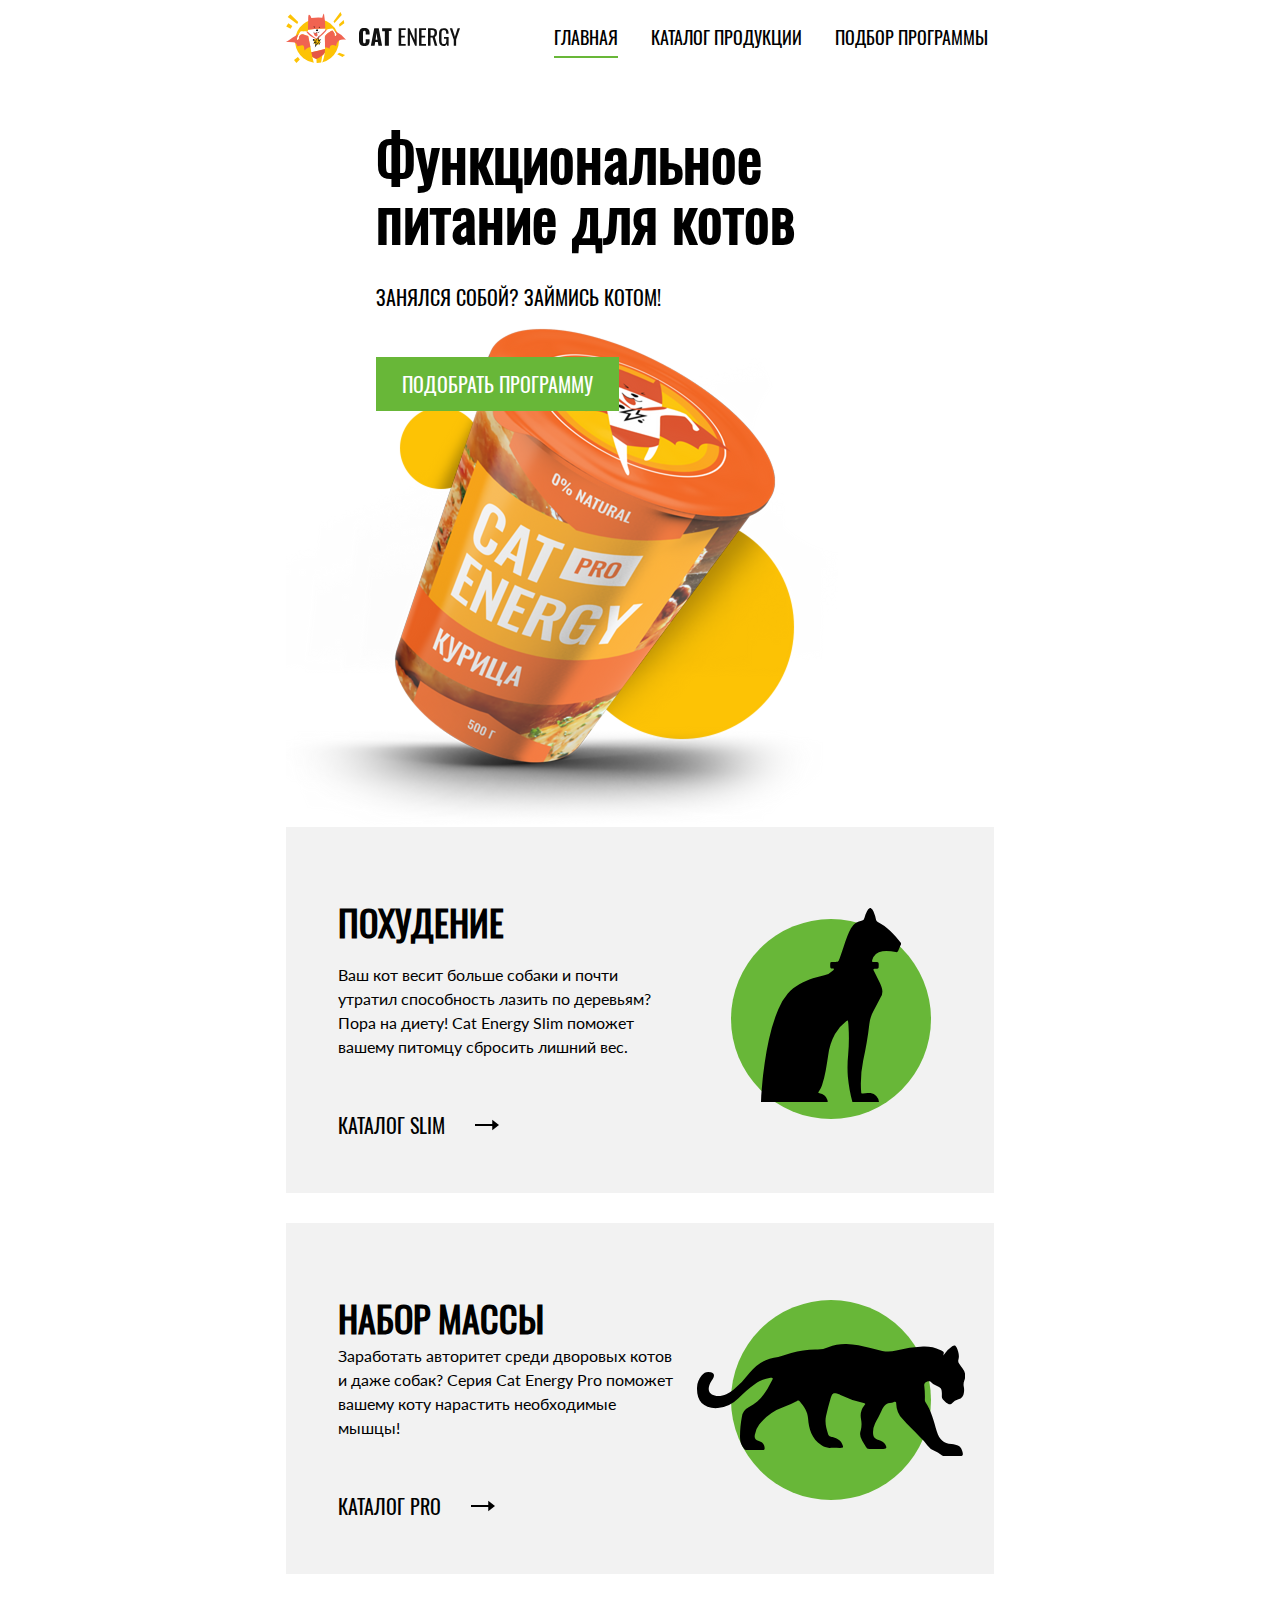
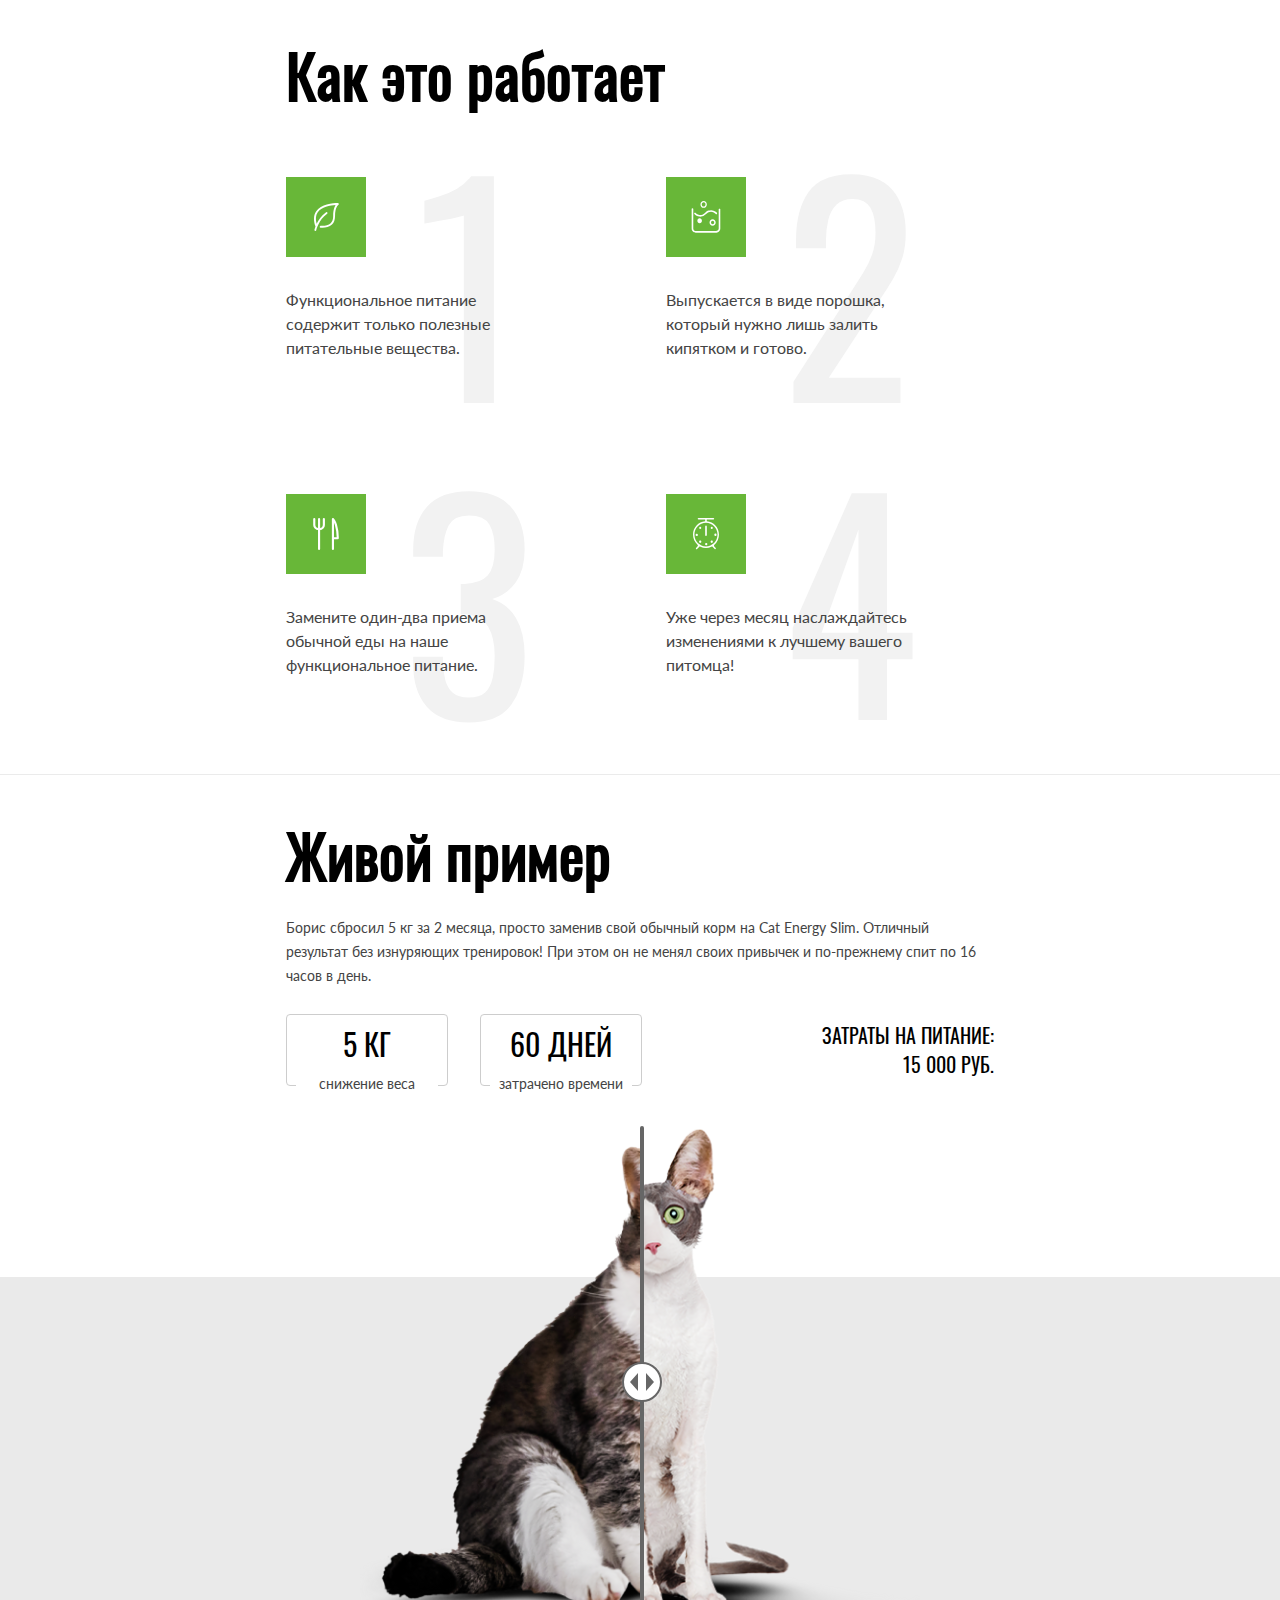
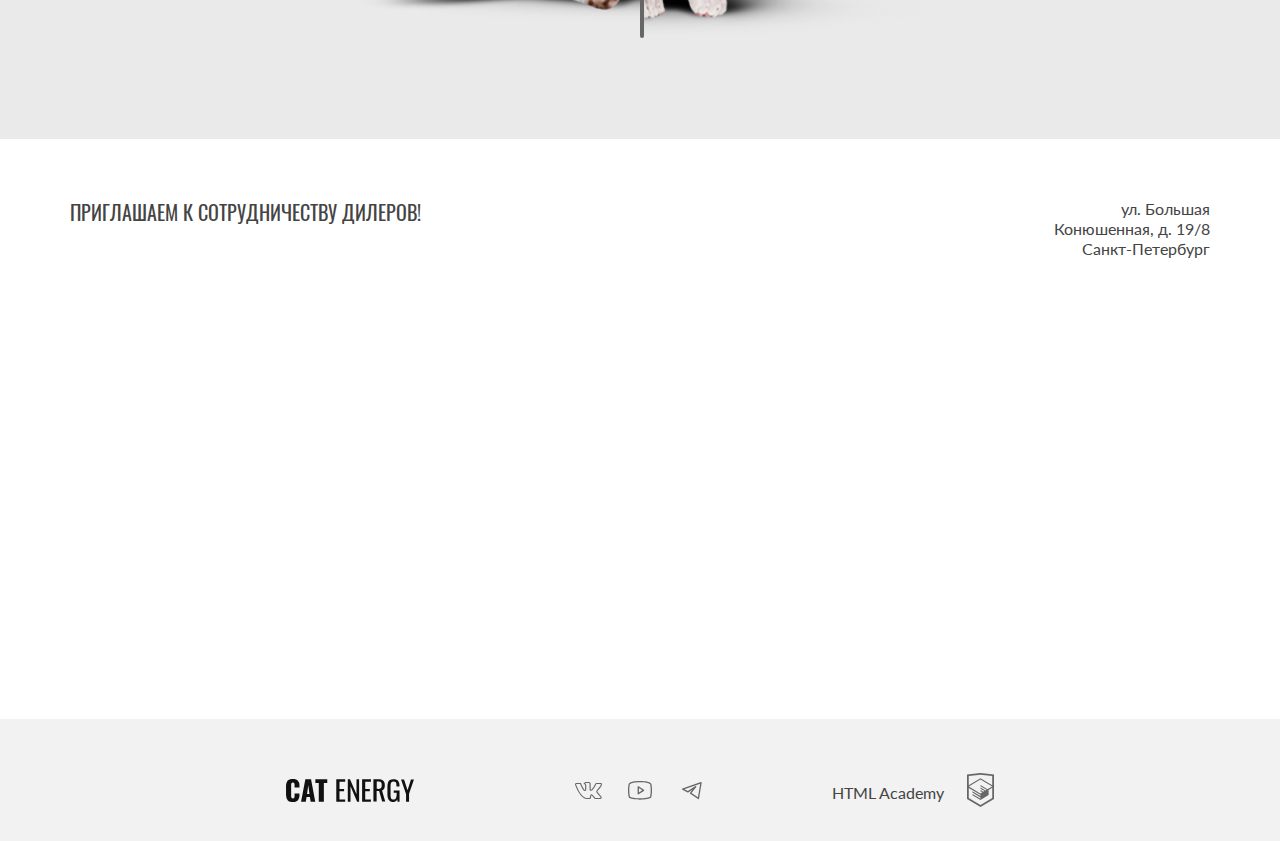
==== commit 0e342bed: "Deploying to gh-pages from @ sirorezzka/2435007-cat-energy-31@b1454c72ad002aa948746c571f34ac3f5d48c8" ====
--- a/index.html
+++ b/index.html
@@ -1 +1 @@
-<!DOCTYPE html><html class="page" lang="ru"><head><meta charset="UTF-8"><title>Кэт Энерджи</title><meta name="viewport" content="width=device-width,initial-scale=1"><link rel="stylesheet" href="styles/styles.css"><link rel="icon" href="favicon.ico"><link rel="icon" href="favicons/favicon.svg" type="image/svg+xml"><link rel="apple-touch-icon" href="favicons/180x180.png"><link rel="manifest" href="manifest.webmanifest.json"><script src="scripts/index.js" defer="defer"></script></head><body class="page__body"><header class="header"><nav class="nav container"><a class="logo" href="#"><picture><source media="(min-width:1200px)" width="70" height="59" srcset="images/logo-desctop.svg" type="image/svg+xml"><source media="(min-width:768px)" width="60" height="50" srcset="images/logo-tablet.svg" type="image/svg+xml"><img class="logo__icon" src="images/logo-mobile.svg" width="33" height="38" alt="Логотип компании Кэт Энерджи."></picture><img class="logo__text" src="images/logo-text.svg" width="101" height="18" alt="Товарный знак компании Cat Energy."> </a><button class="nav__button nav__button--close" type="button"><span class="visually-hidden">Переключение меню</span></button><!-- nav__list--open --><ul class="nav__list"><li class="nav__item"><a class="nav__link nav__link--current" href="index.html">Главная</a></li><li class="nav__item"><a class="nav__link" href="catalog.html">Каталог продукции</a></li><li class="nav__item"><a class="nav__link" href="#">Подбор программы</a></li></ul></nav></header><main class="main-container"><section class="hero"><div class="container"><div class="hero__content"><h1 class="hero__title title-h1">Функциональное питание для котов</h1><p class="hero__text">Занялся собой? Займись котом!</p><div class="hero__pictyre"><picture><source media="(min-width:1200px)" width="552" height="499" srcset="images/hero-product@1x.png, images/hero-product@2x.png 2x" type="image/png"><source media="(min-width:768px)" width="709" height="609" srcset="images/hero-product-tablet@1x.png, images/hero-product-tablet@2x.png 2x" type="image/png"><img class="hero__image" src="images/hero-product-mobile@1x.png" srcset="images/hero-product-mobile@2x.png 2x" width="280" height="270" alt="Кэт Энерджи."></picture></div><a class="hero__button button button--primary" href="#">Подобрать программу</a></div></div></section><section class="programs"><div class="programs__container container"><h2 class="visually-hidden">Выбор программы</h2><ul class="programs__list"><li class="programs__item programs__item--slim"><h3 class="programs__item-header title-h2">Похудение</h3><p class="programs__item-text">Ваш кот весит больше собаки и почти утратил способность лазить по деревьям? Пора на диету! Cat Energy Slim поможет вашему питомцу сбросить лишний вес.</p><a class="programs__item-link" href="catalog.html">Каталог slim</a></li><li class="programs__item programs__item--fat"><h3 class="programs__item-header title-h2">Набор массы</h3><p class="programs__item-text">Заработать авторитет среди дворовых котов и даже собак? Серия Cat Energy Pro поможет вашему коту нарастить необходимые мышцы!</p><a class="programs__item-link" href="catalog.html">Каталог pro</a></li></ul></div></section><section class="instructions"><div class="instructions__content"><div class="container"><h2 class="instructions__title title-h1">Как это работает</h2><ul class="instructions__list"><li class="instructions__item instructions__item--useful"><p class="instructions__item-text">Функциональное питание содержит только полезные питательные вещества.</p></li><li class="instructions__item instructions__item--powder"><p class="instructions__item-text">Выпускается в виде порошка, который нужно лишь залить кипятком и готово.</p></li><li class="instructions__item instructions__item--meal"><p class="instructions__item-text">Замените один-два приема обычной еды на наше функциональное питание.</p></li><li class="instructions__item instructions__item--good"><p class="instructions__item-text">Уже через месяц наслаждайтесь изменениями к лучшему вашего питомца!</p></li></ul></div></div></section><section class="example"><div class="container example__wrap"><div class="example__container"><h2 class="example__title title-h1">Живой пример</h2><p class="example__text">Борис сбросил 5 кг за 2 месяца, просто заменив свой обычный корм на Cat Energy Slim. Отличный результат без изнуряющих тренировок! При этом он не менял своих привычек и по-прежнему спит по 16 часов в день.</p><div class="example__content"><ul class="example__list"><li class="example__item"><p class="example__item-header">5 КГ</p><p class="example__item-text">Снижение веса</p></li><li class="example__item"><p class="example__item-header">60 дней</p><p class="example__item-text">Затрачено времени</p></li></ul><div class="example__price"><span>Затраты на питание:</span> <span>15 000 РУБ.</span></div></div></div><div class="example__slider slider"><picture><source media="(min-width:1200px)" width="560" height="512" srcset="images/cat-fat-tablet@1x.png, images/cat-fat-tablet@2x.png 2x" type="image/png"><source media="(min-width:768px)" width="560" height="512" srcset="images/cat-fat-tablet@1x.png, images/cat-fat-tablet@2x.png 2x" type="image/png"><img class="example__slider-image slider__image slider__image--state-before" src="images/cat-fat-mobile@1x.png" srcset="images/cat-fat-mobile@2x.png 2x" width="280" height="256" alt="Жирный кот."></picture><picture><source media="(min-width:1200px)" width="560" height="512" srcset="images/cat-slim-tablet@1x.png, images/cat-slim-tablet@2x.png 2x" type="image/png"><source media="(min-width:768px)" width="560" height="512" srcset="images/cat-slim-tablet@1x.png, images/cat-slim-tablet@2x.png 2x" type="image/png"><img class="example__slider-image slider__image slider__image--state-after" src="images/cat-slim-mobile@1x.png" srcset="images/cat-slim-mobile@2x.png 2x" width="280" height="256" alt="Худой кот."></picture><button class="slider__button" type="button"><span class="visually-hidden">Ползунок слайдера</span></button></div></div></section><section class="contacts"><h2 class="visually-hidden">Контакты</h2><div class="contacts__container"><div class="contacts__content"><div class="contacts__description"><h2 class="contacts__title title-h3">Приглашаем к сотрудничеству дилеров!</h2><address class="contacts__address">ул. Большая<br>Конюшенная, д. 19/8<br><span>Санкт-Петербург</span></address></div></div></div><div class="contacts__map"><noscript><picture><source media="(min-width:1200px)" width="1440" height="400" srcset="images/map@1x.png, images/map@2x.png 2x" type="image/png"><source media="(min-width:768px)" width="768" height="400" srcset="images/map-tablet@1x.png, images/map-tablet@2x.png 2x" type="image/png"><img class="contacts__image" src="images/map-mobile@1x.png" srcset="images/map-mobile@2x.png 2x" width="320" height="362" alt="Карта."></picture></noscript><iframe src="https://www.google.com/maps/embed?pb=!1m18!1m12!1m3!1d1998.603787672859!2d30.32047247805643!3d59.93871647491515!2m3!1f0!2f0!3f0!3m2!1i1024!2i768!4f13.1!3m3!1m2!1s0x4696310fca145cc1%3A0x42b32648d8238007!2z0JHQvtC70YzRiNCw0Y8g0JrQvtC90Y7RiNC10L3QvdCw0Y8g0YPQuy4sIDE5LzgsINCh0LDQvdC60YIt0J_QtdGC0LXRgNCx0YPRgNCzLCAxOTExODY!5e0!3m2!1sru!2sru!4v1716108182416!5m2!1sru!2sru" width="320" height="362" allowfullscreen="" loading="lazy" referrerpolicy="no-referrer-when-downgrade" title="Офис компании по адресу ул. Большая Конюшенная, д. 19/8 Санкт-Петербург"></iframe></div></section></main><footer class="footer"><div class="container footer__container"><a class="footer__logo" href="index.html"><span class="visually-hidden">Логотип Cat Energy</span> <img class="footer__logo-icon" src="images/footer-logo.svg" width="128" height="24" alt="Кэт энерджи."></a><ul class="social"><li class="social__item"><a class="social__link social__link--vk" href="https://vk.com/htmlacademy" target="_blank" rel="noreferrer noopener"><span class="visually-hidden">Мы в вконтакте</span></a></li><li class="social__item"><a class="social__link social__link--youtube" href="https://www.youtube.com/@HTMLAcademyTV" target="_blank" rel="noreferrer noopener"><span class="visually-hidden">Мы на Ютубе</span></a></li><li class="social__item"><a class="social__link social__link--tg" href="https://t.me/htmlacademy" target="_blank" rel="noreferrer noopener"><span class="visually-hidden">Мы в телеграме</span></a></li></ul><a class="copyright" href="https://htmlacademy.ru/intensive/adaptive"><span class="copyright__text">HTML Academy</span></a></div></footer></body></html>+<!DOCTYPE html><html class="page" lang="ru"><head><meta charset="UTF-8"><title>Кэт Энерджи</title><meta name="viewport" content="width=device-width,initial-scale=1"><link rel="stylesheet" href="styles/styles.css"><link rel="icon" href="favicon.ico"><link rel="icon" href="favicons/favicon.svg" type="image/svg+xml"><link rel="apple-touch-icon" href="favicons/180x180.png"><link rel="manifest" href="manifest.webmanifest.json"><script src="scripts/index.js" defer="defer"></script></head><body class="page__body"><header class="header"><nav class="nav container"><a class="logo" href="#"><picture><source media="(min-width:1200px)" width="70" height="59" srcset="images/logo-desctop.svg" type="image/svg+xml"><source media="(min-width:768px)" width="60" height="50" srcset="images/logo-tablet.svg" type="image/svg+xml"><img class="logo__icon" src="images/logo-mobile.svg" width="33" height="38" alt="Логотип компании Кэт Энерджи."></picture><img class="logo__text" src="images/logo-text.svg" width="101" height="18" alt="Товарный знак компании Cat Energy."> </a><button class="nav__button nav__button--close" type="button"><span class="visually-hidden">Переключение меню</span></button><!-- nav__list--open --><ul class="nav__list"><li class="nav__item"><a class="nav__link nav__link--current" href="index.html">Главная</a></li><li class="nav__item"><a class="nav__link" href="catalog.html">Каталог продукции</a></li><li class="nav__item"><a class="nav__link" href="#">Подбор программы</a></li></ul></nav></header><main class="main-container"><section class="hero"><div class="container"><div class="hero__content"><h1 class="hero__title title-h1">Функциональное питание для котов</h1><p class="hero__text">Занялся собой? Займись котом!</p><div class="hero__pictyre"><picture><source media="(min-width:1200px)" width="552" height="499" srcset="images/hero-product@1x.png, images/hero-product@2x.png 2x" type="image/png"><source media="(min-width:768px)" width="709" height="609" srcset="images/hero-product-tablet@1x.png, images/hero-product-tablet@2x.png 2x" type="image/png"><img class="hero__image" src="images/hero-product-mobile@1x.png" srcset="images/hero-product-mobile@2x.png 2x" width="280" height="270" alt="Кэт Энерджи."></picture></div><a class="hero__button button button--primary" href="#">Подобрать программу</a></div></div></section><section class="programs"><div class="programs__container container"><h2 class="visually-hidden">Выбор программы</h2><ul class="programs__list"><li class="programs__item programs__item--slim"><h3 class="programs__item-header title-h2">Похудение</h3><p class="programs__item-text">Ваш кот весит больше собаки и почти утратил способность лазить по деревьям? Пора на диету! Cat Energy Slim поможет вашему питомцу сбросить лишний вес.</p><a class="programs__item-link" href="catalog.html">Каталог slim</a></li><li class="programs__item programs__item--fat"><h3 class="programs__item-header title-h2">Набор массы</h3><p class="programs__item-text">Заработать авторитет среди дворовых котов и даже собак? Серия Cat Energy Pro поможет вашему коту нарастить необходимые мышцы!</p><a class="programs__item-link" href="catalog.html">Каталог pro</a></li></ul></div></section><section class="instructions"><div class="instructions__content"><div class="container"><h2 class="instructions__title title-h1">Как это работает</h2><ul class="instructions__list"><li class="instructions__item instructions__item--useful"><p class="instructions__item-text">Функциональное питание содержит только полезные питательные вещества.</p></li><li class="instructions__item instructions__item--powder"><p class="instructions__item-text">Выпускается в виде порошка, который нужно лишь залить кипятком и готово.</p></li><li class="instructions__item instructions__item--meal"><p class="instructions__item-text">Замените один-два приема обычной еды на наше функциональное питание.</p></li><li class="instructions__item instructions__item--good"><p class="instructions__item-text">Уже через месяц наслаждайтесь изменениями к лучшему вашего питомца!</p></li></ul></div></div></section><section class="example"><div class="container example__wrap"><div class="example__container"><h2 class="example__title title-h1">Живой пример</h2><p class="example__text">Борис сбросил 5 кг за 2 месяца, просто заменив свой обычный корм на Cat Energy Slim. Отличный результат без изнуряющих тренировок! При этом он не менял своих привычек и по-прежнему спит по 16 часов в день.</p><div class="example__content"><ul class="example__list"><li class="example__item"><p class="example__item-header">5 КГ</p><p class="example__item-text">Снижение веса</p></li><li class="example__item"><p class="example__item-header">60 дней</p><p class="example__item-text">Затрачено времени</p></li></ul><div class="example__price"><span>Затраты на питание:</span> <span>15 000 РУБ.</span></div></div></div><div class="example__slider slider"><picture><source media="(min-width:1200px)" width="560" height="512" srcset="images/cat-fat-tablet@1x.png, images/cat-fat-tablet@2x.png 2x" type="image/png"><source media="(min-width:768px)" width="560" height="512" srcset="images/cat-fat-tablet@1x.png, images/cat-fat-tablet@2x.png 2x" type="image/png"><img class="example__slider-image slider__image slider__image--state-before" src="images/cat-fat-mobile@1x.png" srcset="images/cat-fat-mobile@2x.png 2x" width="280" height="256" alt="Жирный кот."></picture><picture><source media="(min-width:1200px)" width="560" height="512" srcset="images/cat-slim-tablet@1x.png, images/cat-slim-tablet@2x.png 2x" type="image/png"><source media="(min-width:768px)" width="560" height="512" srcset="images/cat-slim-tablet@1x.png, images/cat-slim-tablet@2x.png 2x" type="image/png"><img class="example__slider-image slider__image slider__image--state-after" src="images/cat-slim-mobile@1x.png" srcset="images/cat-slim-mobile@2x.png 2x" width="280" height="256" alt="Худой кот."></picture><button class="slider__button" type="button"><span class="visually-hidden">Ползунок слайдера</span></button></div></div></section><section class="contacts"><h2 class="visually-hidden">Контакты</h2><div class="contacts__container"><div class="contacts__content"><div class="contacts__description"><h2 class="contacts__title title-h3">Приглашаем к сотрудничеству дилеров!</h2><address class="contacts__address">ул. Большая<br>Конюшенная, д. 19/8<br><span>Санкт-Петербург</span></address></div></div></div><div class="contacts__map"><noscript><picture><source type="image/webp" media="(min-width: 1440px)" width="1440" height="400" srcset="images/map@1x.webp, images/map@2x.webp 2x"><source type="image/webp" media="(min-width: 768px)" width="768" height="400" srcset="images/map-tablet@1x.webp, images/map-tablet@2x.webp 2x"><source type="image/webp" srcset="images/map-mobile@1x.webp, images/map-mobile@2x.webp 2x"><source media="(min-width:1200px)" width="1440" height="400" srcset="images/map@1x.png, images/map@2x.png 2x" type="image/png"><source media="(min-width:768px)" width="768" height="400" srcset="images/map-tablet@1x.png, images/map-tablet@2x.png 2x" type="image/png"><img class="contacts__image" src="images/map-mobile@1x.png" srcset="images/map-mobile@2x.png 2x" width="320" height="362" alt="Карта."></picture></noscript><iframe src="https://www.google.com/maps/embed?pb=!1m18!1m12!1m3!1d1998.603787672859!2d30.32047247805643!3d59.93871647491515!2m3!1f0!2f0!3f0!3m2!1i1024!2i768!4f13.1!3m3!1m2!1s0x4696310fca145cc1%3A0x42b32648d8238007!2z0JHQvtC70YzRiNCw0Y8g0JrQvtC90Y7RiNC10L3QvdCw0Y8g0YPQuy4sIDE5LzgsINCh0LDQvdC60YIt0J_QtdGC0LXRgNCx0YPRgNCzLCAxOTExODY!5e0!3m2!1sru!2sru!4v1716108182416!5m2!1sru!2sru" width="320" height="362" allowfullscreen="" loading="lazy" referrerpolicy="no-referrer-when-downgrade" title="Офис компании по адресу ул. Большая Конюшенная, д. 19/8 Санкт-Петербург"></iframe></div></section></main><footer class="footer"><div class="container footer__container"><a class="footer__logo" href="index.html"><span class="visually-hidden">Логотип Cat Energy</span> <img class="footer__logo-icon" src="images/footer-logo.svg" width="128" height="24" alt="Кэт энерджи."></a><ul class="social"><li class="social__item"><a class="social__link social__link--vk" href="https://vk.com/htmlacademy" target="_blank" rel="noreferrer noopener"><span class="visually-hidden">Мы в вконтакте</span></a></li><li class="social__item"><a class="social__link social__link--youtube" href="https://www.youtube.com/@HTMLAcademyTV" target="_blank" rel="noreferrer noopener"><span class="visually-hidden">Мы на Ютубе</span></a></li><li class="social__item"><a class="social__link social__link--tg" href="https://t.me/htmlacademy" target="_blank" rel="noreferrer noopener"><span class="visually-hidden">Мы в телеграме</span></a></li></ul><a class="copyright" href="https://htmlacademy.ru/intensive/adaptive"><span class="copyright__text">HTML Academy</span></a></div></footer></body></html>--- a/styles/styles.css
+++ b/styles/styles.css
@@ -1 +1 @@
-@font-face{font-family:Lato;font-weight:400;font-style:normal;src:url(../fonts/lato/Lato-Regular.woff2)format("woff2");font-display:swap}@font-face{font-family:Oswald;font-weight:400;font-style:normal;src:url(../fonts/oswald/oswaldregular.woff2)format("woff2");font-display:swap}*,:before,:after{box-sizing:border-box}html{height:100%}body{color:#444;background-color:#fff;height:100%;margin:0;font-family:Lato,sans-serif;font-size:14px;font-weight:400;line-height:18px}@media (width>=768px){body{font-size:16px;line-height:24px}}img{object-fit:contain;vertical-align:middle;max-width:100%;height:auto}.visually-hidden{clip:rect(0 0 0 0);-webkit-clip-path:inset(100%);clip-path:inset(100%);white-space:nowrap;border:0;width:1px;height:1px;margin:-1px;padding:0;position:absolute;overflow:hidden}.container{width:100%;margin:0 auto;padding:0 20px}@media (width>=768px){.container{max-width:768px;padding:0 30px}}@media (width>=1440px){.container{max-width:1280px;padding:0 30px}}.header{border-bottom:1px solid #ebebeb;justify-content:space-between;align-items:center;display:flex;position:relative}@media (width>=768px){.header{border-bottom:none}}.header__container{flex-wrap:wrap;justify-content:space-between;align-items:center;display:flex}@media (width>=768px){.header__container{padding-top:25px}}@media (width>=1440px){.header__container{padding-top:55px}}.footer{background-color:#f2f2f2}.footer__container{flex-direction:column;justify-content:center;align-items:center;gap:20px;padding-top:40px;padding-bottom:20px;display:flex}@media (width>=768px){.footer__container{flex-direction:row;justify-content:space-between}.footer__logo{width:100%}}.title-h1{color:#000;font-family:Oswald,sans-serif;font-size:36px;line-height:36px}@media (width>=768px){.title-h1{font-size:60px;line-height:60px}}.title-h2{color:#000;text-transform:uppercase;font-family:Oswald,sans-serif;font-size:24px;line-height:37px}@media (width>=768px){.title-h2{font-size:36px;line-height:36px}}.title-h3{color:#222;text-transform:uppercase;font-family:Oswald,sans-serif;font-size:16px;line-height:20px}@media (width>=768px){.title-h3{font-size:20px;line-height:24px}}.button{text-transform:uppercase;text-align:center;font-family:Oswald,sans-serif;text-decoration:none}.button:hover,.button:focus{background-color:#5eaa2f}.button:active{color:#ffffff4d;background-color:#5eaa2f}.button--primary{color:#fff;background-color:#68b738;padding:10px 15px;font-size:20px;line-height:26px}.button--secondary{color:#fff;background-color:#68b738;padding:10px 26px;font-size:16px;line-height:20px}.button--tertiary{color:#fff;background-color:#68b738;padding:15px 81px;font-size:20px;line-height:26px}.button--accent{color:#444;background-color:#f2f2f2;padding:10px 26px;font-size:16px;line-height:20px}.button--accent:hover,.button--accent:focus{background-color:#ebebeb}.button--accent:active{color:#444;background-color:#ebebeb}.nav{background-color:#fff;flex-grow:1;justify-content:space-between;align-items:center;padding-top:13px;padding-bottom:12px;display:flex}@media (width>=768px){.nav{padding-top:12px}}@media (width>=1440px){.nav{background:0 0;padding-top:55px}}.nav__list{color:#000;text-transform:uppercase;z-index:2;margin:0;padding:0;font-family:Oswald,sans-serif;font-size:20px;line-height:20px;list-style-type:none;display:none}@media (width>=768px){.nav__list{flex-flow:wrap;justify-content:start;gap:33px;min-width:440px;font-size:18px;line-height:24px;display:flex}}@media (width>=1440px){.nav__list{max-width:600px;font-size:20px;line-height:20px}}@media (width>=768px){.nav__list--open{display:none}}@media (width<=767px){.nav__list--open{z-index:2;background-color:#fff;width:100vw;display:block;position:absolute;top:100%;left:0}}.nav__item{text-align:center;border-top:1px solid #ebebeb}@media (width>=768px){.nav__item{border:none;padding:0;display:inline-block}}.nav__link{color:#000;text-decoration:none}.nav__link:hover,.nav__link:focus{opacity:.6}.nav__link:active{opacity:none;border-bottom:2px solid #68b738;padding-bottom:8px}.nav__link:visited{opacity:.3}@media (width>=1440px){.nav__link{color:#fff}}.nav__link--current{border-bottom:none}@media (width>=768px){.nav__link--current{border-bottom:2px solid #68b738;padding:6px 0}}@media (width>=1440px){.nav__link--current{border-bottom:2px solid #fff;padding:8px 0}}.nav__link--current-accient{border-bottom:none}@media (width>=768px){.nav__link--current-accient{border-bottom:2px solid #68b738;padding:6px 0}}@media (width>=1440px){.nav__link--current-accient{border-bottom:2px solid #68b738;padding:8px 0}}.nav__link--accient{color:#000;text-decoration:none}.nav__link--accient:hover,.nav__link--accient:focus{opacity:.6}.nav__link--accient:active{opacity:none;border-bottom:2px solid #68b738;padding-bottom:8px}.nav__link--accient:visited{opacity:.3}@media (width>=1440px){.nav__link--accient{color:#000}}.nav__button{background-color:#fff;background-image:url(../icons/stack.svg#burger);background-repeat:no-repeat;background-size:contain;border:none;width:24px;height:24px}.nav__button:hover,.nav__button:focus{opacity:.6}.nav__button:active{opacity:none}.nav__button--close{background-image:url(../icons/stack.svg#close-mobile)}@media (width>=768px){.nav__button{display:none}}.logo{flex-grow:1;gap:13px;margin:0;display:flex}@media (width>=768px){.logo{justify-content:space-between;max-width:174px}}@media (width>=1440px){.logo{max-width:202px}}.logo__text{align-self:center;margin:0 auto;display:flex}@media (width>=768px){.logo__text{flex-grow:1;margin:0}}.hero:before{content:"";z-index:-1;background-image:linear-gradient(#68b738d9,#68b738d9),url(../images/hero-background-cat@1x.png),linear-gradient(#68b738,#68b738);background-position:50%;background-repeat:no-repeat;background-size:contain,cover;width:100%;min-height:302px;display:block;position:absolute}@media (width>=768px){.hero:before{display:none}}@media (width>=1440px){.hero:before{background-image:linear-gradient(#68b738d9,#68b738d9),url(../images/hero-background-cat-desktop@1x.png),linear-gradient(#68b738,#68b738);background-size:cover,auto 100%;width:50%;height:calc(100% - 164px);display:block;top:0;right:0}}.hero__content{text-align:center;flex-direction:column;align-items:center;padding-top:25px;display:flex}@media (width>=768px){.hero__content{text-align:left;align-items:start;padding-top:22px;padding-left:90px}}@media (width>=1440px){.hero__content{text-align:left;width:48%;padding-top:70px;padding-bottom:184px;padding-left:80px;position:relative}}.hero__title{color:#fff;margin:0;padding-bottom:13px}@media (width>=768px){.hero__title{color:#000;max-width:560px;padding-top:30px;padding-bottom:40px}}.hero__text{color:#fff;text-transform:uppercase;margin-bottom:29px;font-family:Oswald,sans-serif;line-height:14px}@media (width>=768px){.hero__text{color:#000;z-index:1;margin:0 0 50px;font-size:20px;line-height:20px}}@media (width>=1440px){.hero__text{margin-bottom:50px}}@media (width>=768px){.hero__pictyre{order:2;margin-top:-103px;margin-left:-90px;top:16px;left:76%}}@media (width>=1440px){.hero__pictyre{position:absolute;top:98px;left:92%}}.hero__image{max-width:initial;margin:0 auto;display:block}.hero__button{z-index:2;margin-bottom:20px;padding:8px 63px;font-size:16px;line-height:26px;position:relative}@media (width>=768px){.hero__button{padding:14px 26px;font-size:20px}}@media (width>=1440px){.hero__button{padding:14px 26px}}.programs__container{padding-top:0}@media (width>=768px){.programs__container{padding-top:0}}@media (width>=1440px){.programs__container{padding-top:62px}}.programs__list{flex-direction:column;justify-content:space-around;gap:20px;margin:0;padding:0 0 20px;list-style-type:none;display:flex}@media (width>=768px){.programs__list{gap:30px}}@media (width>=1440px){.programs__list{flex-direction:row;gap:80px}}.programs__item{background-color:#f2f2f2;grid-template-columns:70px 1fr;grid-template-areas:"icon title""content content""button button";min-height:266px;padding:20px;display:grid}@media (width>=1440px){.programs__item{max-width:570px}}@media (width>=768px){.programs__item{grid-template-columns:340px 1fr;grid-template-areas:"title icon""content content""button button";padding:77px 0 53px 52px}}@media (width>=1440px){.programs__item{grid-template-columns:162px 1fr;grid-template-areas:"icon title""content content""button button";padding:47px 61px 55px 52px}}.programs__item--slim:before{content:"";background-repeat:no-repeat;background-position:cover;background-image:url(../icons/stack.svg#cat);background-size:50px 53px;width:50px;height:53px;margin:-3px 0 0;display:block}@media (width>=768px){.programs__item--slim:before{background-size:200px 211px;width:200px;height:211px;margin:4px 0 0 53px}}@media (width>=1440px){.programs__item--slim:before{background-size:100px 106px;width:100px;height:106px;margin:-6px 0 0}}.programs__item--fat:before{content:"";background-image:url(../icons/stack.svg#gepard);background-position:50%;background-repeat:no-repeat;background-size:67px 50px;width:67px;height:50px;margin-left:-10px;display:block}@media (width>=768px){.programs__item--fat:before{background-size:268px 200px;width:268px;height:200px;margin-left:19px}}@media (width>=1440px){.programs__item--fat:before{background-size:134px 100px;width:134px;height:100px}}.programs__item-header{grid-area:title;margin:10px 0 0;padding:0}@media (width>=768px){.programs__item-header{margin:0 0 24px}}@media (width>=1440px){.programs__item-header{margin:0 0 24px}}.programs__item-link{color:#000;text-transform:uppercase;grid-area:button;align-items:center;gap:15px;max-width:max-content;margin-top:20px;font-family:Oswald,sans-serif;font-size:16px;line-height:16px;text-decoration:none;display:flex}.programs__item-link:after{content:"";background-color:#000;width:24px;height:12px;margin-left:15px;transition:-webkit-mask-position .3s,mask-position .3s;display:block;-webkit-mask-image:url(../icons/stack.svg#arrow);mask-image:url(../icons/stack.svg#arrow);-webkit-mask-position:100%;mask-position:100%;-webkit-mask-size:24px 12px;mask-size:24px 12px;-webkit-mask-repeat:no-repeat;mask-repeat:no-repeat}.programs__item-link:hover:after{-webkit-mask-position:0;mask-position:0}.programs__item-link:active{opacity:.3}@media (width>=768px){.programs__item-link{margin-top:-9px;font-size:20px;line-height:30px}}.programs__item-text{border-bottom:1px solid #cdcdcd;grid-area:content;margin-bottom:10px;padding-bottom:5px}@media (width>=768px){.programs__item-text{color:#000;border-bottom:none;max-width:340px;margin:-156px 0 0;padding-bottom:10px}}.instructions{padding-bottom:34px}@media (width>=768px){.instructions__content{border-bottom:1px solid #ebebeb}}@media (width>=1440px){.instructions__content{border:none}}.instructions__title{margin-bottom:43px}@media (width>=768px){.instructions__title{margin-top:50px;margin-bottom:73px}}.instructions__list{flex-direction:column;justify-content:space-between;gap:20px;margin:0;padding:0;list-style-type:none;display:flex}@media (width>=768px){.instructions__list{flex-flow:wrap;justify-content:start;gap:37px 130px}}@media (width>=1440px){.instructions__list{flex-wrap:nowrap;gap:77px}}.instructions__item{counter-increment:instructions 1;justify-content:start;gap:20px;display:flex;position:relative}@media (width>=768px){.instructions__item{flex-direction:column;gap:31px;min-width:249px;min-height:280px}}.instructions__item:before{content:"";background-color:#68b738;background-position:50%;background-repeat:no-repeat;min-width:60px;min-height:60px;display:block}@media (width>=768px){.instructions__item:before{max-width:80px;min-height:80px}.instructions__item:after{content:counter(instructions);color:#f2f2f2;z-index:-1;justify-content:center;align-items:start;width:134px;font-family:Oswald,sans-serif;font-size:280px;line-height:200px;display:flex;position:absolute;top:0;right:0}}.instructions__item--useful:before{content:"";background-image:url(../icons/stack.svg#icon-leaf);background-position:50%;background-repeat:no-repeat;background-size:30px 32px}.instructions__item--powder:before{content:"";background-image:url(../icons/stack.svg#icon-powder);background-position:50%;background-repeat:no-repeat;background-size:30px 32px}.instructions__item--meal:before{content:"";background-image:url(../icons/stack.svg#icon-eat);background-position:50%;background-repeat:no-repeat;background-size:30px 32px}.instructions__item--good:before{content:"";background-image:url(../icons/stack.svg#icon-time);background-position:50%;background-repeat:no-repeat;background-size:30px 32px}.instructions__item-text{word-break:break-word;margin:0}@media (width>=768px){.instructions__item-text{max-width:250px}}.example{background-color:#eaeaea;position:relative}@media (width>=768px){.example{background-color:#0000;padding-bottom:101px}}@media (width>=1440px){.example .example__wrap{flex-direction:row;display:flex}}.example:after{content:"";z-index:-1;background-color:#eaeaea;height:462px;display:none;position:absolute;bottom:0;left:0;right:0}@media (width>=768px){.example:after{content:"";background-color:#eaeaea;display:block}}.example__container{border:1px solid red;flex-flow:column wrap;align-items:start;padding-top:25px;padding-bottom:20px;display:flex}@media (width>=1440px){.example__container{flex-direction:row;justify-content:space-between;max-width:436px}}.example__content{flex-direction:column;justify-content:space-between;gap:20px;width:100%;display:flex}@media (width>=768px){.example__content{flex-direction:row;justify-content:space-between;align-items:center}}@media (width>=1440px){.example__content{flex-direction:column;justify-content:start;align-items:start;max-width:436px}}.example__title{margin:0;line-height:40px}@media (width>=1440px){.example__title{padding-bottom:76px}}.example__text{color:#444;margin:0;padding-top:42px;padding-bottom:6px;font-family:Lato,sans-serif}@media (width>=768px){.example__text{font-size:14px}}.example__list{text-align:center;flex-direction:row;justify-content:center;gap:32px;padding:0;display:flex}@media (width>=768px){.example__list{justify-content:center;align-items:end;gap:43px;font-size:20px;display:flex}}.example__list{flex-direction:row;justify-content:center;gap:32px;padding:0;display:flex}.example__item{border:1px solid #cdcdcd;border-radius:4px;width:124px;min-height:56px;list-style-type:none;display:block;position:relative}@media (width>=768px){.example__item{width:162px;min-height:72px}}.example__item-header{color:#000;text-transform:uppercase;text-align:center;margin:0;padding-top:14px;font-family:Oswald,sans-serif;font-size:24px}@media (width>=768px){.example__item-header{padding-top:10px;font-size:30px;line-height:37px}}.example__item-text{color:#444;text-align:center;text-transform:lowercase;background-color:#eaeaea;background-size:87px 24px;width:87px;margin:0;padding-left:10px;padding-right:10px;font-family:Lato,sans-serif;font-size:12px;line-height:12px;position:absolute;bottom:-16px;left:20px}@media (width>=768px){.example__item-text{background-color:#fff;background-size:142px 27px;width:142px;padding-left:1px;padding-right:1px;font-size:14px;line-height:14px;bottom:-6px;left:9px}}@media (width>=1440px){.example__item-text{background-color:#eaeaea}}.example__price{color:#000;text-transform:uppercase;text-align:center;font-family:Oswald,sans-serif;line-height:20px}@media (width>=768px){.example__price{flex-flow:column wrap;justify-content:center;align-items:end;gap:9px;font-size:20px;display:flex}}@media (width>=1440px){.example__price{flex-flow:wrap;justify-content:start;gap:63px;width:100%}}.example__slider{z-index:1;aspect-ratio:280/256;grid-template-columns:1fr 1fr;width:min(100%,560px);margin:0 auto;display:grid;position:relative}@media (width>=1440px){.example__slider{grid-area:1/2/3/3}}.example__slider{z-index:1}.slider__button{cursor:pointer;background-color:#666;border:none;border-radius:2px;width:4px;height:100%;padding:0;display:block;position:absolute;top:0;left:50%}.slider__button:before{content:"";background-color:#fff;border:2px solid #666;border-radius:50%;width:40px;height:40px;position:absolute;top:50%;left:50%;transform:translate(-50%,-50%)}.slider__button:after{content:"";background-color:#666;width:24px;height:18px;position:absolute;top:50%;left:50%;transform:translate(-50%,-50%);-webkit-mask-image:url(../icons/stack.svg#slider-arrows);mask-image:url(../icons/stack.svg#slider-arrows);-webkit-mask-position:50%;mask-position:50%;-webkit-mask-size:24px 18px;mask-size:24px 18px;-webkit-mask-repeat:no-repeat;mask-repeat:no-repeat}.slider__button:hover,.slider__button:focus{background-color:#68b738}.slider__button:hover:before,.slider__button:focus:before{border:2px solid #68b738}.slider__button:hover:after,.slider__button:focus:after{background-color:#68b738}.slider__button:active{background-color:#68b7384d}.slider__button:active:before{border:2px solid #68b7384d}.slider__button:active:after{background-color:#68b7384d}.slider__image{object-fit:cover;width:100%;height:100%;display:block}.slider__image--state-before{object-position:left}.slider__image--state-after{object-position:right}.contacts__container{z-index:2;background-color:#fff;width:100%;margin:0;position:relative}.contacts__container--accient{background-color:#f2f2f2}@media (width>=1440px){.contacts__content{display:block;position:absolute;top:95px;left:110px}.contacts__content--accient{background-color:#fff}}.contacts__description{flex-flow:wrap;justify-content:space-between;padding:26px 20px;display:flex}@media (width>=768px){.contacts__description{padding:60px 70px}}.contacts__title{color:#444;text-transform:uppercase;max-width:50%;margin:0;font-family:Oswald,sans-serif;font-size:16px;font-weight:400;line-height:20px}@media (width>=768px){.contacts__title{font-size:20px;line-height:26px}}.contacts__address{word-wrap:break-word;max-width:50%;font-style:normal;line-height:20px}@media (width>=768px){.contacts__address{text-align:end;flex-direction:column;justify-content:space-between;display:flex}}.contacts__map{vertical-align:middle;width:100%;height:362px;position:relative}@media (width>=768px){.contacts__map{height:400px}}.contacts__image{width:100%;height:362px}@media (width>=768px){.contacts__image{height:400px}}.contacts iframe{z-index:2;border:0;width:100%;height:362px}@media (width>=768px){.contacts iframe{height:400px}}.social{background-color:#f2f2f2;border-top:1px solid #d9d9d9;border-bottom:1px solid #d9d9d9;justify-content:center;gap:24px;width:100%;margin:0;padding:20px;list-style-type:none;display:flex}@media (width>=768px){.social{border:none}}.social__link:before{content:"";background-color:#666;width:28px;height:22px;display:block;-webkit-mask-position:100%;mask-position:100%;-webkit-mask-repeat:no-repeat;mask-repeat:no-repeat}.social__link:hover:before,.social__link:focus:before{background-color:#68b738}.social__link:active:before{background-color:#5eaa2f}.social__link--vk{-webkit-mask-image:url(../icons/stack.svg#vkontakte);mask-image:url(../icons/stack.svg#vkontakte);-webkit-mask-size:28px 22px;mask-size:28px 22px}.social__link--youtube{-webkit-mask-image:url(../icons/stack.svg#youtube);mask-image:url(../icons/stack.svg#youtube);-webkit-mask-size:28px 22px;mask-size:28px 22px}.social__link--tg{-webkit-mask-image:url(../icons/stack.svg#telegram);mask-image:url(../icons/stack.svg#telegram);-webkit-mask-size:28px 22px;mask-size:28px 22px}.copyright{justify-content:space-between;width:100%;text-decoration:none;display:flex}.copyright:after{content:"";background-color:#666;width:27px;height:34px;display:block;-webkit-mask-image:url(../icons/stack.svg#logo-html);mask-image:url(../icons/stack.svg#logo-html);-webkit-mask-position:50%;mask-position:50%;-webkit-mask-size:contain;mask-size:contain;-webkit-mask-repeat:no-repeat;mask-repeat:no-repeat}.copyright:hover:after,.copyright:focus:after{background-color:#68b738}.copyright:active:after{background-color:#68b7384d}@media (width>=768px){.copyright{justify-content:end;gap:23px}}.copyright__text{color:#444;font-family:Lato,sans-serif;font-size:16px;line-height:20px}.copyright__text:active{color:#4444444d}@media (width>=768px){.copyright__text{padding-top:10px}}.catalog__list{margin:0;padding:0;list-style-type:none}@media (width>=768px){.catalog__list{text-align:center;flex-wrap:wrap;justify-content:center;gap:60px;display:flex}}@media (width>=1440px){.catalog__list{gap:80px 63px}}.product-card{border-top:1px solid #ebebeb;grid-template-rows:min-content 1fr min-content;grid-template-columns:1fr 1fr;padding:20px 20px 25px;display:grid;position:relative}@media (width>=768px){.product-card{background-color:#fff;background-image:linear-gradient(#fff0 0 70px,#f2f2f2 70px 100%);grid-template-columns:1fr;max-width:324px;padding:0 37px 40px}}@media (width>=1440px){.product-card{max-width:245px;padding:0 38px 40px}}.product-card__link{text-decoration:none}.product-card__title{max-width:85px;margin:0}@media (width>=768px){.product-card__title{max-width:150px;display:inline-block}}.product-card__option{justify-content:space-between;display:flex}@media (width>=768px){.product-card__option{border-bottom:1px solid #cdcdcd}}.product-card__text{color:#444;font-family:Lato,sans-serif;font-size:12px;line-height:16px}@media (width>=768px){.product-card__text{line-height:18px}}.product-card__content--add{border-top:1px solid #ebebeb}.product-card__content--add:before{content:"";background-color:#d3d3d3;min-width:30px;min-height:30px;display:block;position:absolute;left:50%;transform:translate(-50%,-100%);-webkit-mask-image:url(../icons/stack.svg#plus);mask-image:url(../icons/stack.svg#plus);-webkit-mask-position:100%;mask-position:100%;-webkit-mask-size:30px 30px;mask-size:30px 30px;-webkit-mask-repeat:no-repeat;mask-repeat:no-repeat}.product-card__picture{grid-row:1/-2;place-self:center}@media (width>=768px){.product-card__picture{justify-content:center;align-items:center;width:200px;height:210px;display:flex}}@media (width>=1440px){.product-card__picture{width:169px;height:210px}}.product-card__button{grid-column:1/-1}.additional-products__title{text-transform:none;line-height:24px}@media (width>=768px){.additional-products__title{font-size:32px;line-height:32px}}@media (width>=1440px){.additional-products__title{font-size:40px;line-height:40px}}.additional-products__list{list-style-type:none}.additional-products__link{text-decoration:none}.additional-product__title{color:#222}.additional-product__content{color:#444;font-family:Lato,sans-serif;line-height:14px}@media (width>=768px){.additional-product__content{line-height:20px}}.promo{z-index:-1;background-image:linear-gradient(#68b738d9,#68b738d9),url(../images/promo-mobile@1x.png),linear-gradient(#68b738,#68b738);background-position:50%;background-repeat:no-repeat;background-size:contain,cover;width:100%;height:290px}.promo__description{color:#fff;font-family:Lato,sans-serif;font-size:16px;line-height:20px}.promo__description:before{content:"";background-image:url(../icons/stack.svg#icon-gift);background-position:50%;background-repeat:no-repeat;width:78px;height:80px;display:block}.subscribe__title{text-transform:none}@media (width>=768px){.subscribe__title{font-size:32px;line-height:32px}}@media (width>=1440px){.subscribe__title{font-size:40px;line-height:4px}}.subscribe__description{color:#000;font-family:Oswald,sans-serif;font-size:16px;line-height:24px}@media (width>=768px){.subscribe__description{font-size:24px;line-height:32px}}.form__control{text-transform:uppercase;color:#444;font-family:Oswald,sans-serif;font-size:20px;line-height:29px}+@font-face{font-family:Lato;font-weight:400;font-style:normal;src:url(../fonts/lato/Lato-Regular.woff2)format("woff2");font-display:swap}@font-face{font-family:Oswald;font-weight:400;font-style:normal;src:url(../fonts/oswald/oswaldregular.woff2)format("woff2");font-display:swap}*,:before,:after{box-sizing:border-box}html{height:100%}body{color:#444;background-color:#fff;height:100%;margin:0;font-family:Lato,sans-serif;font-size:14px;font-weight:400;line-height:18px}@media (width>=768px){body{font-size:16px;line-height:24px}}img{object-fit:contain;vertical-align:middle;max-width:100%;height:auto}.visually-hidden{clip:rect(0 0 0 0);-webkit-clip-path:inset(100%);clip-path:inset(100%);white-space:nowrap;border:0;width:1px;height:1px;margin:-1px;padding:0;position:absolute;overflow:hidden}.container{width:100%;margin:0 auto;padding:0 20px}@media (width>=768px){.container{max-width:768px;padding:0 30px}}@media (width>=1440px){.container{max-width:1280px;padding:0 30px}}.header{border-bottom:1px solid #ebebeb;justify-content:space-between;align-items:center;display:flex;position:relative}@media (width>=768px){.header{border-bottom:none}}.header__container{flex-wrap:wrap;justify-content:space-between;align-items:center;display:flex}@media (width>=768px){.header__container{padding-top:25px}}@media (width>=1440px){.header__container{padding-top:55px}}.footer{background-color:#f2f2f2}.footer__container{flex-direction:column;justify-content:center;align-items:center;gap:20px;padding-top:40px;padding-bottom:20px;display:flex}@media (width>=768px){.footer__container{flex-direction:row;justify-content:space-between}.footer__logo{width:100%}}.title-h1{color:#000;font-family:Oswald,sans-serif;font-size:36px;line-height:36px}@media (width>=768px){.title-h1{font-size:60px;line-height:60px}}.title-h2{color:#000;text-transform:uppercase;font-family:Oswald,sans-serif;font-size:24px;line-height:37px}@media (width>=768px){.title-h2{font-size:36px;line-height:36px}}.title-h3{color:#222;text-transform:uppercase;margin:0;font-family:Oswald,sans-serif;font-size:16px;line-height:20px}@media (width>=768px){.title-h3{font-size:20px;line-height:24px}}.button{text-transform:uppercase;text-align:center;font-family:Oswald,sans-serif;text-decoration:none}.button:hover,.button:focus{background-color:#5eaa2f}.button:active{color:#ffffff4d;background-color:#5eaa2f}.button--primary{color:#fff;background-color:#68b738;padding:10px 15px;font-size:20px;line-height:26px}.button--secondary{color:#fff;background-color:#68b738;padding:10px 26px;font-size:16px;line-height:20px}.button--tertiary{color:#fff;background-color:#68b738;padding:15px 81px;font-size:20px;line-height:26px}.button--accent{color:#444;background-color:#f2f2f2;padding:10px 26px;font-size:16px;line-height:20px}.button--accent:hover,.button--accent:focus{background-color:#ebebeb}.button--accent:active{color:#444;background-color:#ebebeb}.nav{background-color:#fff;flex-grow:1;justify-content:space-between;align-items:center;padding-top:13px;padding-bottom:12px;display:flex}@media (width>=768px){.nav{padding-top:12px}}@media (width>=1440px){.nav{background:0 0;padding-top:55px}}.nav__list{color:#000;text-transform:uppercase;z-index:2;margin:0;padding:0;font-family:Oswald,sans-serif;font-size:20px;line-height:20px;list-style-type:none;display:none}@media (width>=768px){.nav__list{flex-flow:wrap;justify-content:start;gap:33px;min-width:440px;font-size:18px;line-height:24px;display:flex}}@media (width>=1440px){.nav__list{max-width:600px;font-size:20px;line-height:20px}}@media (width>=768px){.nav__list--open{display:none}}@media (width<=767px){.nav__list--open{z-index:2;background-color:#fff;width:100vw;display:block;position:absolute;top:100%;left:0}}.nav__item{text-align:center;border-top:1px solid #ebebeb}@media (width>=768px){.nav__item{border:none;padding:0;display:inline-block}}.nav__link{color:#000;text-decoration:none}.nav__link:hover,.nav__link:focus{opacity:.6}.nav__link:active{opacity:none;border-bottom:2px solid #68b738;padding-bottom:8px}.nav__link:visited{opacity:.3}@media (width>=1440px){.nav__link{color:#fff}}.nav__link--current{border-bottom:none}@media (width>=768px){.nav__link--current{border-bottom:2px solid #68b738;padding:6px 0}}@media (width>=1440px){.nav__link--current{border-bottom:2px solid #fff;padding:8px 0}}.nav__link--current-accient{border-bottom:none}@media (width>=768px){.nav__link--current-accient{border-bottom:2px solid #68b738;padding:6px 0}}@media (width>=1440px){.nav__link--current-accient{border-bottom:2px solid #68b738;padding:8px 0}}.nav__link--accient{color:#000;text-decoration:none}.nav__link--accient:hover,.nav__link--accient:focus{opacity:.6}.nav__link--accient:active{opacity:none;border-bottom:2px solid #68b738;padding-bottom:8px}.nav__link--accient:visited{opacity:.3}@media (width>=1440px){.nav__link--accient{color:#000}}.nav__button{background-color:#fff;background-image:url(../icons/stack.svg#burger);background-repeat:no-repeat;background-size:contain;border:none;width:24px;height:24px}.nav__button:hover,.nav__button:focus{opacity:.6}.nav__button:active{opacity:none}.nav__button--close{background-image:url(../icons/stack.svg#close-mobile)}@media (width>=768px){.nav__button{display:none}}.logo{flex-grow:1;gap:13px;margin:0;display:flex}@media (width>=768px){.logo{justify-content:space-between;max-width:174px}}@media (width>=1440px){.logo{max-width:202px}}.logo__text{align-self:center;margin:0 auto;display:flex}@media (width>=768px){.logo__text{flex-grow:1;margin:0}}.hero:before{content:"";z-index:-1;background-image:linear-gradient(#68b738d9,#68b738d9),url(../images/hero-background-cat@1x.png),linear-gradient(#68b738,#68b738);background-position:50%;background-repeat:no-repeat;background-size:contain,cover;width:100%;min-height:302px;display:block;position:absolute}@media (width>=768px){.hero:before{display:none}}@media (width>=1440px){.hero:before{background-image:linear-gradient(#68b738d9,#68b738d9),url(../images/hero-background-cat-desktop@1x.png),linear-gradient(#68b738,#68b738);background-size:cover,auto 100%;width:50%;height:calc(100% - 164px);display:block;top:0;right:0}}.hero__content{text-align:center;flex-direction:column;align-items:center;padding-top:25px;display:flex}@media (width>=768px){.hero__content{text-align:left;align-items:start;padding-top:22px;padding-left:90px}}@media (width>=1440px){.hero__content{text-align:left;width:48%;padding-top:70px;padding-bottom:184px;padding-left:80px;position:relative}}.hero__title{color:#fff;margin:0;padding-bottom:13px}@media (width>=768px){.hero__title{color:#000;max-width:560px;padding-top:30px;padding-bottom:40px}}.hero__text{color:#fff;text-transform:uppercase;margin-bottom:29px;font-family:Oswald,sans-serif;line-height:14px}@media (width>=768px){.hero__text{color:#000;z-index:1;margin:0 0 50px;font-size:20px;line-height:20px}}@media (width>=1440px){.hero__text{margin-bottom:50px}}@media (width>=768px){.hero__pictyre{order:2;margin-top:-103px;margin-left:-90px;top:16px;left:76%}}@media (width>=1440px){.hero__pictyre{position:absolute;top:98px;left:92%}}.hero__image{max-width:initial;margin:0 auto;display:block}.hero__button{z-index:2;margin-bottom:20px;padding:8px 63px;font-size:16px;line-height:26px;position:relative}@media (width>=768px){.hero__button{padding:14px 26px;font-size:20px}}@media (width>=1440px){.hero__button{padding:14px 26px}}.programs__container{padding-top:0}@media (width>=768px){.programs__container{padding-top:0}}@media (width>=1440px){.programs__container{padding-top:62px}}.programs__list{flex-direction:column;justify-content:space-around;gap:20px;margin:0;padding:0 0 20px;list-style-type:none;display:flex}@media (width>=768px){.programs__list{gap:30px}}@media (width>=1440px){.programs__list{flex-direction:row;gap:80px}}.programs__item{background-color:#f2f2f2;grid-template-columns:70px 1fr;grid-template-areas:"icon title""content content""button button";min-height:266px;padding:20px;display:grid}@media (width>=1440px){.programs__item{max-width:570px}}@media (width>=768px){.programs__item{grid-template-columns:340px 1fr;grid-template-areas:"title icon""content content""button button";padding:77px 0 53px 52px}}@media (width>=1440px){.programs__item{grid-template-columns:162px 1fr;grid-template-areas:"icon title""content content""button button";padding:47px 61px 55px 52px}}.programs__item--slim:before{content:"";background-repeat:no-repeat;background-position:cover;background-image:url(../icons/stack.svg#cat);background-size:50px 53px;width:50px;height:53px;margin:-3px 0 0;display:block}@media (width>=768px){.programs__item--slim:before{background-size:200px 211px;width:200px;height:211px;margin:4px 0 0 53px}}@media (width>=1440px){.programs__item--slim:before{background-size:100px 106px;width:100px;height:106px;margin:-6px 0 0}}.programs__item--fat:before{content:"";background-image:url(../icons/stack.svg#gepard);background-position:50%;background-repeat:no-repeat;background-size:67px 50px;width:67px;height:50px;margin-left:-10px;display:block}@media (width>=768px){.programs__item--fat:before{background-size:268px 200px;width:268px;height:200px;margin-left:19px}}@media (width>=1440px){.programs__item--fat:before{background-size:134px 100px;width:134px;height:100px}}.programs__item-header{grid-area:title;margin:10px 0 0;padding:0}@media (width>=768px){.programs__item-header{margin:0 0 24px}}@media (width>=1440px){.programs__item-header{margin:0 0 24px}}.programs__item-link{color:#000;text-transform:uppercase;grid-area:button;align-items:center;gap:15px;max-width:max-content;margin-top:20px;font-family:Oswald,sans-serif;font-size:16px;line-height:16px;text-decoration:none;display:flex}.programs__item-link:after{content:"";background-color:#000;width:24px;height:12px;margin-left:15px;transition:-webkit-mask-position .3s,mask-position .3s;display:block;-webkit-mask-image:url(../icons/stack.svg#arrow);mask-image:url(../icons/stack.svg#arrow);-webkit-mask-position:100%;mask-position:100%;-webkit-mask-size:24px 12px;mask-size:24px 12px;-webkit-mask-repeat:no-repeat;mask-repeat:no-repeat}.programs__item-link:hover:after{-webkit-mask-position:0;mask-position:0}.programs__item-link:active{opacity:.3}@media (width>=768px){.programs__item-link{margin-top:-9px;font-size:20px;line-height:30px}}.programs__item-text{border-bottom:1px solid #cdcdcd;grid-area:content;margin-bottom:10px;padding-bottom:5px}@media (width>=768px){.programs__item-text{color:#000;border-bottom:none;max-width:340px;margin:-156px 0 0;padding-bottom:10px}}.instructions{padding-bottom:34px}@media (width>=768px){.instructions__content{border-bottom:1px solid #ebebeb}}@media (width>=1440px){.instructions__content{border:none}}.instructions__title{margin-bottom:43px}@media (width>=768px){.instructions__title{margin-top:50px;margin-bottom:73px}}.instructions__list{flex-direction:column;justify-content:space-between;gap:20px;margin:0;padding:0;list-style-type:none;display:flex}@media (width>=768px){.instructions__list{flex-flow:wrap;justify-content:start;gap:37px 130px}}@media (width>=1440px){.instructions__list{flex-wrap:nowrap;gap:77px}}.instructions__item{counter-increment:instructions 1;justify-content:start;gap:20px;display:flex;position:relative}@media (width>=768px){.instructions__item{flex-direction:column;gap:31px;min-width:249px;min-height:280px}}.instructions__item:before{content:"";background-color:#68b738;background-position:50%;background-repeat:no-repeat;min-width:60px;min-height:60px;display:block}@media (width>=768px){.instructions__item:before{max-width:80px;min-height:80px}.instructions__item:after{content:counter(instructions);color:#f2f2f2;z-index:-1;justify-content:center;align-items:start;width:134px;font-family:Oswald,sans-serif;font-size:280px;line-height:200px;display:flex;position:absolute;top:0;right:0}}.instructions__item--useful:before{content:"";background-image:url(../icons/stack.svg#icon-leaf);background-position:50%;background-repeat:no-repeat;background-size:30px 32px}.instructions__item--powder:before{content:"";background-image:url(../icons/stack.svg#icon-powder);background-position:50%;background-repeat:no-repeat;background-size:30px 32px}.instructions__item--meal:before{content:"";background-image:url(../icons/stack.svg#icon-eat);background-position:50%;background-repeat:no-repeat;background-size:30px 32px}.instructions__item--good:before{content:"";background-image:url(../icons/stack.svg#icon-time);background-position:50%;background-repeat:no-repeat;background-size:30px 32px}.instructions__item-text{word-break:break-word;margin:0}@media (width>=768px){.instructions__item-text{max-width:250px}}.example{background-color:#eaeaea;position:relative}@media (width>=768px){.example{background-color:#0000;padding-bottom:101px}}@media (width>=1440px){.example .example__wrap{flex-direction:row;display:flex}}.example:after{content:"";z-index:-1;background-color:#eaeaea;height:462px;display:none;position:absolute;bottom:0;left:0;right:0}@media (width>=768px){.example:after{content:"";background-color:#eaeaea;display:block}}.example__container{flex-flow:column wrap;align-items:start;padding-top:25px;padding-bottom:20px;display:flex}@media (width>=1440px){.example__container{flex-direction:row;justify-content:space-between;max-width:436px}}.example__content{flex-direction:column;justify-content:space-between;gap:20px;width:100%;display:flex}@media (width>=768px){.example__content{flex-direction:row;justify-content:space-between;align-items:center}}@media (width>=1440px){.example__content{flex-direction:column;justify-content:start;align-items:start;max-width:436px}}.example__title{margin:0;line-height:40px}@media (width>=1440px){.example__title{padding-bottom:76px}}.example__text{color:#444;margin:0;padding-top:42px;padding-bottom:6px;font-family:Lato,sans-serif}@media (width>=768px){.example__text{font-size:14px}}.example__list{text-align:center;flex-direction:row;justify-content:center;gap:32px;padding:0;display:flex}@media (width>=768px){.example__list{justify-content:center;align-items:end;gap:43px;font-size:20px;display:flex}}.example__list{flex-direction:row;justify-content:center;gap:32px;padding:0;display:flex}.example__item{border:1px solid #cdcdcd;border-radius:4px;width:124px;min-height:56px;list-style-type:none;display:block;position:relative}@media (width>=768px){.example__item{width:162px;min-height:72px}}.example__item-header{color:#000;text-transform:uppercase;text-align:center;margin:0;padding-top:14px;font-family:Oswald,sans-serif;font-size:24px}@media (width>=768px){.example__item-header{padding-top:10px;font-size:30px;line-height:37px}}.example__item-text{color:#444;text-align:center;text-transform:lowercase;background-color:#eaeaea;background-size:87px 24px;width:87px;margin:0;padding-left:10px;padding-right:10px;font-family:Lato,sans-serif;font-size:12px;line-height:12px;position:absolute;bottom:-16px;left:20px}@media (width>=768px){.example__item-text{background-color:#fff;background-size:142px 27px;width:142px;padding-left:1px;padding-right:1px;font-size:14px;line-height:14px;bottom:-6px;left:9px}}@media (width>=1440px){.example__item-text{background-color:#eaeaea}}.example__price{color:#000;text-transform:uppercase;text-align:center;font-family:Oswald,sans-serif;line-height:20px}@media (width>=768px){.example__price{flex-flow:column wrap;justify-content:center;align-items:end;gap:9px;font-size:20px;display:flex}}@media (width>=1440px){.example__price{flex-flow:wrap;justify-content:start;gap:63px;width:100%}}.example__slider{z-index:1;aspect-ratio:280/256;grid-template-columns:1fr 1fr;width:min(100%,560px);margin:0 auto;display:grid;position:relative}@media (width>=1440px){.example__slider{grid-area:1/2/3/3}}.example__slider{z-index:1}.slider__button{cursor:pointer;background-color:#666;border:none;border-radius:2px;width:4px;height:100%;padding:0;display:block;position:absolute;top:0;left:50%}.slider__button:before{content:"";background-color:#fff;border:2px solid #666;border-radius:50%;width:40px;height:40px;position:absolute;top:50%;left:50%;transform:translate(-50%,-50%)}.slider__button:after{content:"";background-color:#666;width:24px;height:18px;position:absolute;top:50%;left:50%;transform:translate(-50%,-50%);-webkit-mask-image:url(../icons/stack.svg#slider-arrows);mask-image:url(../icons/stack.svg#slider-arrows);-webkit-mask-position:50%;mask-position:50%;-webkit-mask-size:24px 18px;mask-size:24px 18px;-webkit-mask-repeat:no-repeat;mask-repeat:no-repeat}.slider__button:hover,.slider__button:focus{background-color:#68b738}.slider__button:hover:before,.slider__button:focus:before{border:2px solid #68b738}.slider__button:hover:after,.slider__button:focus:after{background-color:#68b738}.slider__button:active{background-color:#68b7384d}.slider__button:active:before{border:2px solid #68b7384d}.slider__button:active:after{background-color:#68b7384d}.slider__image{object-fit:cover;width:100%;height:100%;display:block}.slider__image--state-before{object-position:left}.slider__image--state-after{object-position:right}.contacts__container{z-index:2;background-color:#fff;width:100%;margin:0;position:relative}.contacts__container--accient{background-color:#f2f2f2}@media (width>=1440px){.contacts__content{display:block;position:absolute;top:95px;left:110px}.contacts__content--accient{background-color:#fff}}.contacts__description{flex-flow:wrap;justify-content:space-between;padding:26px 20px;display:flex}@media (width>=768px){.contacts__description{padding:60px 70px}}.contacts__title{color:#444;text-transform:uppercase;max-width:50%;margin:0;font-family:Oswald,sans-serif;font-size:16px;font-weight:400;line-height:20px}@media (width>=768px){.contacts__title{font-size:20px;line-height:26px}}.contacts__address{word-wrap:break-word;max-width:50%;font-style:normal;line-height:20px}@media (width>=768px){.contacts__address{text-align:end;flex-direction:column;justify-content:space-between;display:flex}}.contacts__map{vertical-align:middle;width:100%;height:362px;position:relative}@media (width>=768px){.contacts__map{height:400px}}.contacts__image{width:100%;height:362px}@media (width>=768px){.contacts__image{height:400px}}.contacts iframe{z-index:2;border:0;width:100%;height:362px}@media (width>=768px){.contacts iframe{height:400px}}.social{background-color:#f2f2f2;border-top:1px solid #d9d9d9;border-bottom:1px solid #d9d9d9;justify-content:center;gap:24px;width:100%;margin:0;padding:20px;list-style-type:none;display:flex}@media (width>=768px){.social{border:none}}.social__link:before{content:"";background-color:#666;width:28px;height:22px;display:block;-webkit-mask-position:100%;mask-position:100%;-webkit-mask-repeat:no-repeat;mask-repeat:no-repeat}.social__link:hover:before,.social__link:focus:before{background-color:#68b738}.social__link:active:before{background-color:#5eaa2f}.social__link--vk{-webkit-mask-image:url(../icons/stack.svg#vkontakte);mask-image:url(../icons/stack.svg#vkontakte);-webkit-mask-size:28px 22px;mask-size:28px 22px}.social__link--youtube{-webkit-mask-image:url(../icons/stack.svg#youtube);mask-image:url(../icons/stack.svg#youtube);-webkit-mask-size:28px 22px;mask-size:28px 22px}.social__link--tg{-webkit-mask-image:url(../icons/stack.svg#telegram);mask-image:url(../icons/stack.svg#telegram);-webkit-mask-size:28px 22px;mask-size:28px 22px}.copyright{justify-content:space-between;width:100%;text-decoration:none;display:flex}.copyright:after{content:"";background-color:#666;width:27px;height:34px;display:block;-webkit-mask-image:url(../icons/stack.svg#logo-html);mask-image:url(../icons/stack.svg#logo-html);-webkit-mask-position:50%;mask-position:50%;-webkit-mask-size:contain;mask-size:contain;-webkit-mask-repeat:no-repeat;mask-repeat:no-repeat}.copyright:hover:after,.copyright:focus:after{background-color:#68b738}.copyright:active:after{background-color:#68b7384d}@media (width>=768px){.copyright{justify-content:end;gap:23px}}.copyright__text{color:#444;font-family:Lato,sans-serif;font-size:16px;line-height:20px}.copyright__text:active{color:#4444444d}@media (width>=768px){.copyright__text{padding-top:10px}}.catalog__list{margin:0;padding:0;list-style-type:none}@media (width>=768px){.catalog__list{text-align:center;flex-wrap:wrap;justify-content:center;gap:60px;display:flex}}@media (width>=1440px){.catalog__list{gap:80px 63px}}.catalog__button{min-width:280px}@media (width>=768px){.catalog__button{min-width:250px;margin:0}}@media (width>=1440px){.catalog__button{min-width:169px}}.product-card{border-top:1px solid #ebebeb;grid-template-rows:min-content 1fr min-content;grid-template-columns:1fr 1fr;padding:20px 20px 25px;display:grid;position:relative}@media (width>=768px){.product-card{background-color:#fff;background-image:linear-gradient(#fff0 0 70px,#f2f2f2 70px 100%);grid-template-columns:1fr;max-width:324px;padding:0 37px 40px}}@media (width>=1440px){.product-card{max-width:245px;padding:0 38px 40px}}.product-card__link{text-decoration:none}.product-card__title{max-width:85px;margin:0}@media (width>=768px){.product-card__title{max-width:150px;display:inline-block}}.product-card__option{justify-content:space-between;display:flex}@media (width>=768px){.product-card__option{border-bottom:1px solid #cdcdcd}}.product-card__text{color:#444;font-family:Lato,sans-serif;font-size:12px;line-height:16px}@media (width>=768px){.product-card__text{line-height:18px}}.product-card__content{flex-direction:column;justify-content:center;align-items:center;display:flex}.product-card--add{border-top:1px solid #ebebeb;padding:25px 20px 23px;display:block}@media (width>=768px){.product-card--add{background:0 0;border:1px solid #f2f2f2;min-height:429px;margin:79px 0 0;padding:50px 37px 40px}}@media (width>=1440px){.product-card--add{height:435px;margin:75px 0 0}}.product-card--add:before{content:"";background-color:#d3d3d3;min-width:30px;min-height:30px;display:block;top:0;left:50%;-webkit-mask-image:url(../icons/stack.svg#plus);mask-image:url(../icons/stack.svg#plus);-webkit-mask-position:50%;mask-position:50%;-webkit-mask-size:30px 30px;mask-size:30px 30px;-webkit-mask-repeat:no-repeat;mask-repeat:no-repeat}@media (width>=768px){.product-card--add:before{min-width:60px;min-height:60px;margin:0 auto 50px;padding:0;-webkit-mask-size:60px 60px;mask-size:60px 60px}}@media (width>=1440px){.product-card--add:before{margin:0 auto 40px}}.product-card__add-text{text-decoration:none}.product-card__picture{grid-row:1/-2;place-self:center}@media (width>=768px){.product-card__picture{justify-content:center;align-items:center;width:200px;height:210px;display:flex}}@media (width>=1440px){.product-card__picture{width:169px;height:210px}}.product-card__button{grid-column:1/-1}.additional-products__container{padding-top:24px}@media (width>=1440px){.additional-products__container{grid-template-rows:1fr;grid-template-columns:3fr 1fr;gap:80px;display:grid}}.additional-products__item{border-top:1px solid #cdcdcd;margin-bottom:10px}.additional-products__item:last-child{border-bottom:1px solid #cdcdcd;padding-bottom:10px}.additional-products__title{text-transform:none;margin:0;line-height:24px}@media (width>=768px){.additional-products__title{font-size:32px;line-height:32px}}@media (width>=1440px){.additional-products__title{font-size:40px;line-height:40px}}.additional-products__list{padding:0;list-style-type:none}@media (width>=1440px){.additional-products__list{grid-area:1/1/2/2}.additional-products__promo{grid-area:1/2/2/3}}.additional-products__link{text-decoration:none}.additional-product{border:1px solid red}@media (width>=768px){.additional-product{grid-gap:0;grid-template-rows:repeat(2,1fr);grid-template-columns:repeat(2,1fr);display:grid}}@media (width>=1440px){.additional-product{justify-content:space-between;display:flex}}.additional-product__title{color:#222;border:1px solid #00f}@media (width>=768px){.additional-product__title{grid-area:1/1/2/2}}.additional-product__content{color:#444;border:1px solid green;justify-content:space-between;font-family:Lato,sans-serif;line-height:14px;display:flex}@media (width>=768px){.additional-product__content{grid-area:1/2/2/3;margin:0;line-height:30px}}.additional-products__button{border:1px solid #9acd32;grid-column:1/-1;display:grid}@media (width>=768px){.additional-products__button{grid-area:2/1/3/3;margin-top:10px}}.promo{z-index:-1;background-image:linear-gradient(#68b738d9,#68b738d9),url(../images/promo-mobile@1x.png),linear-gradient(#68b738,#68b738);background-position:50%;background-repeat:no-repeat;background-size:contain,cover;width:100%;height:290px}.promo__description{color:#fff;font-family:Lato,sans-serif;font-size:16px;line-height:20px}.promo__description:before{content:"";background-image:url(../icons/stack.svg#icon-gift);background-position:50%;background-repeat:no-repeat;width:78px;height:80px;display:block}.subscribe__title{text-transform:none}@media (width>=768px){.subscribe__title{font-size:32px;line-height:32px}}@media (width>=1440px){.subscribe__title{font-size:40px;line-height:4px}}.subscribe__text{color:#000;text-align:center;font-family:Oswald,sans-serif;font-size:16px;line-height:24px}@media (width>=768px){.subscribe__text{padding-left:50px;padding-right:50px;font-size:24px;line-height:32px}}@media (width>=1440px){.subscribe__text{padding-left:0;padding-right:0}}@media (width>=768px){.subscribe__form{justify-content:center;display:flex}}.form__control{text-transform:uppercase;color:#444;text-align:left;border:1px solid #e7e7e7;min-width:280px;margin-bottom:16px;padding:13px;font-family:Oswald,sans-serif;font-size:20px;line-height:29px}@media (width>=768px){.form__control{min-width:376px}}@media (width>=1440px){.form__control{min-width:496px}}.form__control:hover{border:1px solid #cdcdcd}.form__control:focus{border:2px solid #444}.form__control:active{border:1px solid #e7e7e7}.form__control--error{border:2px solid #ff8282}.form__button{padding:15px 69px}@media (width>=768px){.form__button{min-width:256px;max-height:56px;padding:15px 82px}}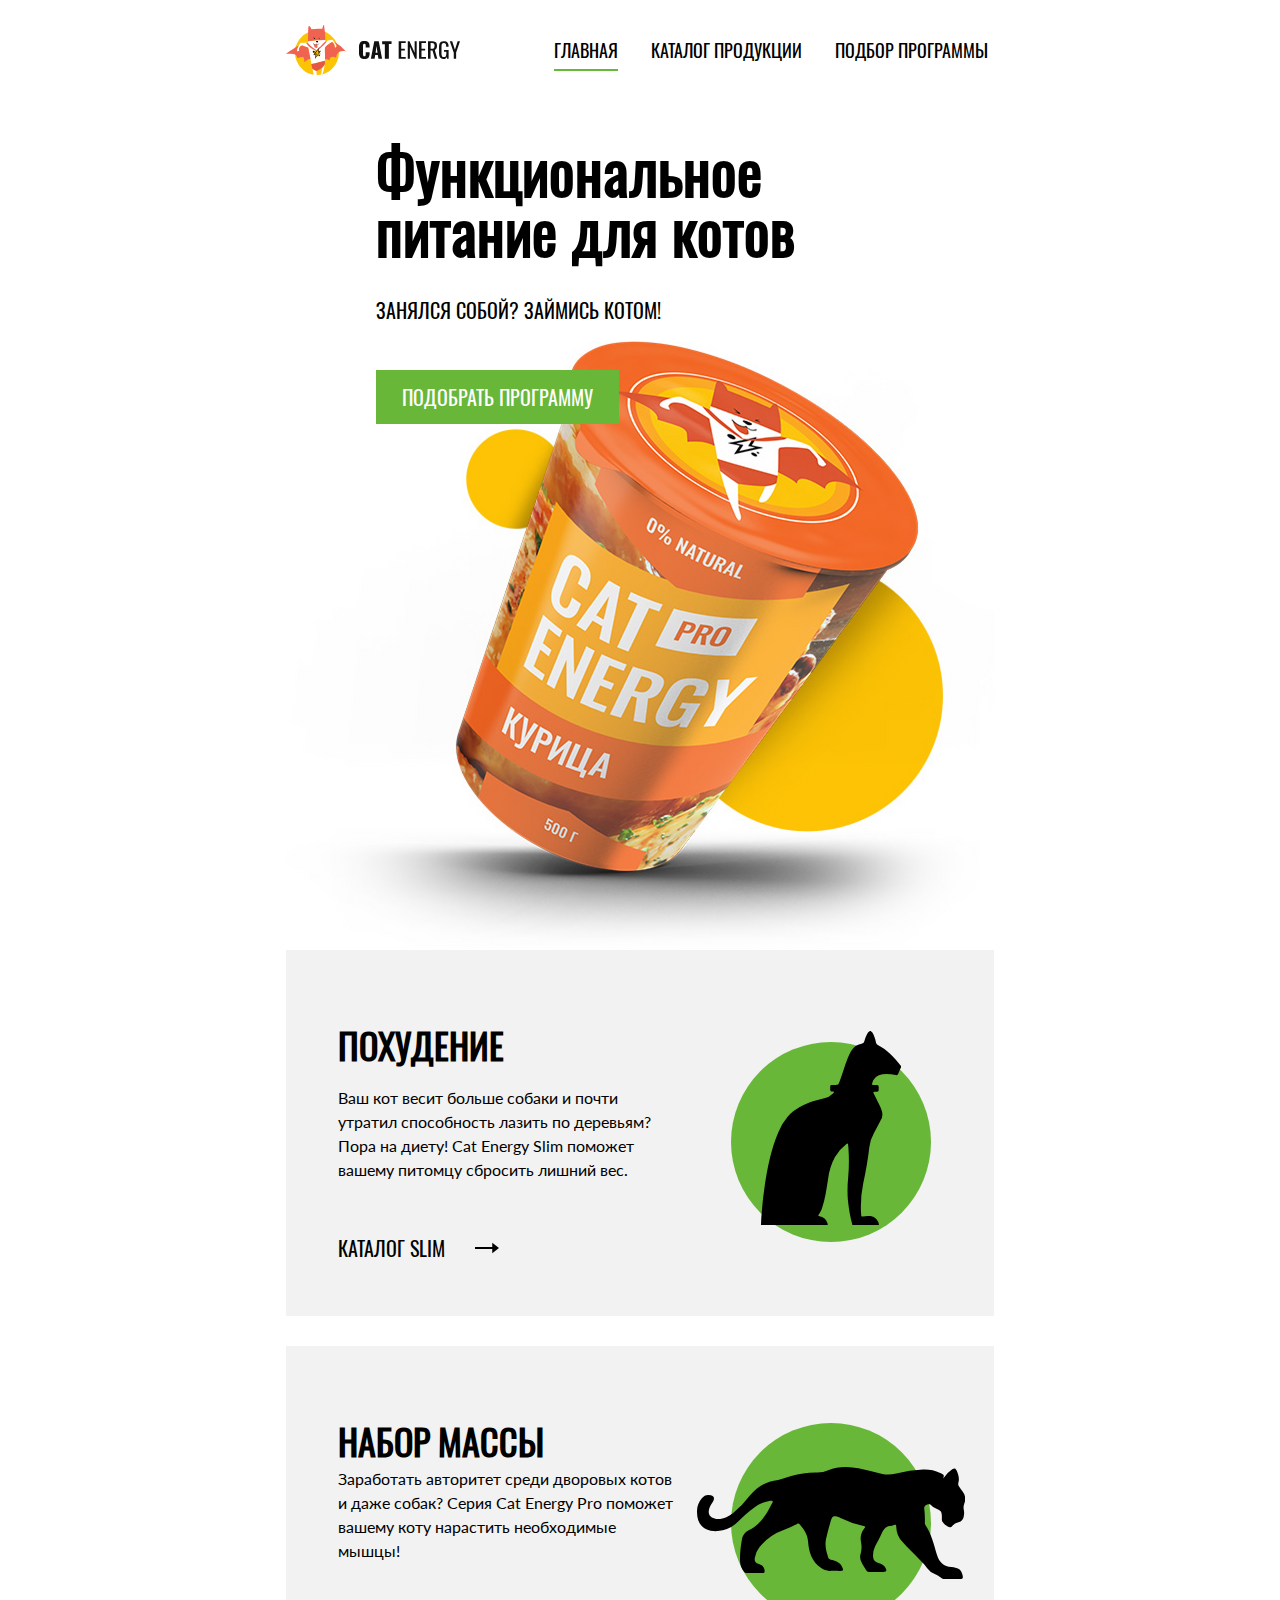
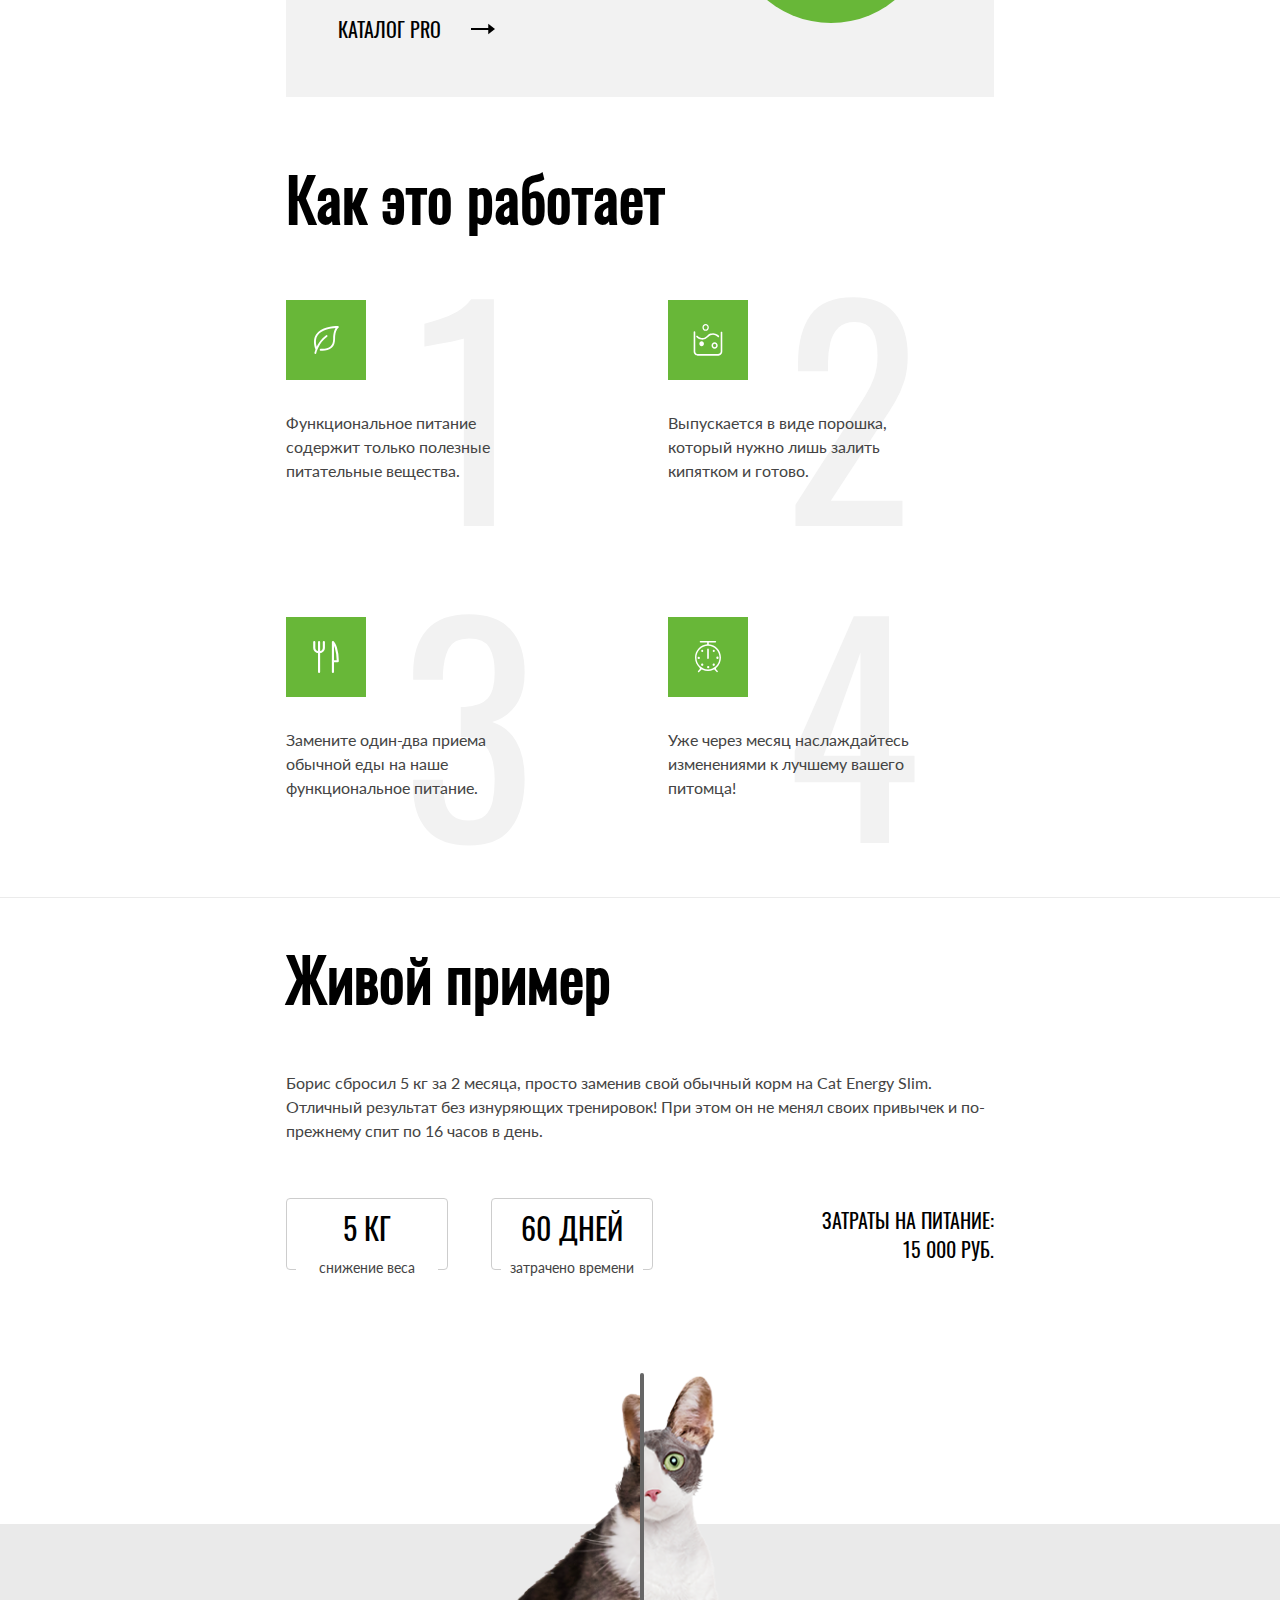
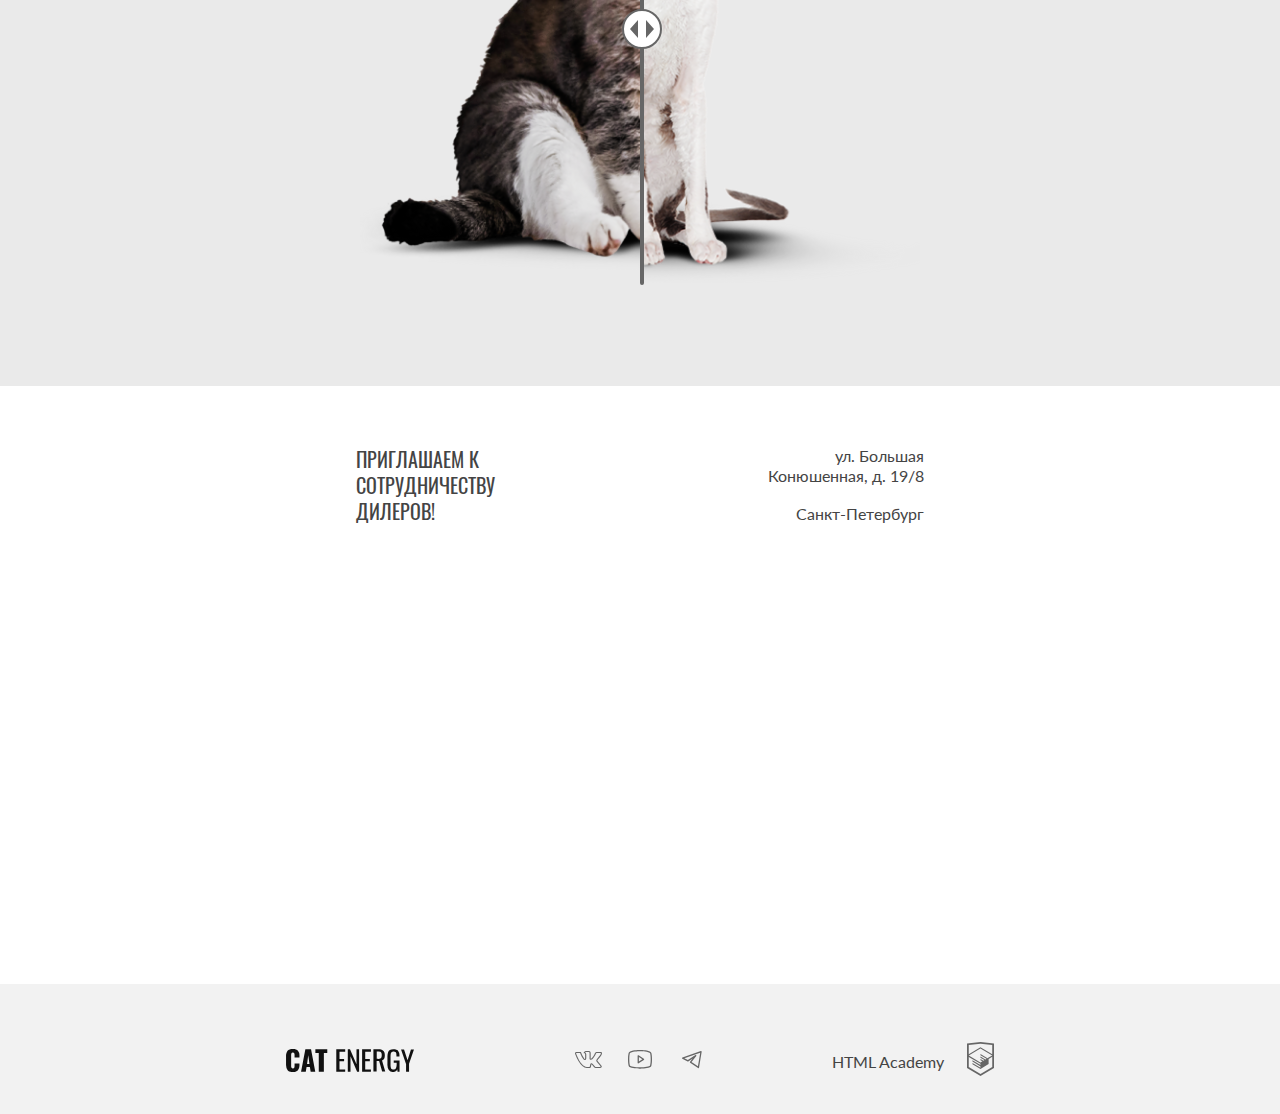
==== commit 84737147: "Deploying to gh-pages from @ sirorezzka/2435007-cat-energy-31@0cf03919993055067119fad85e5839b3e32751" ====
--- a/index.html
+++ b/index.html
@@ -1 +1 @@
-<!DOCTYPE html><html class="page" lang="ru"><head><meta charset="UTF-8"><title>Кэт Энерджи</title><meta name="viewport" content="width=device-width,initial-scale=1"><link rel="stylesheet" href="styles/styles.css"><link rel="icon" href="favicon.ico"><link rel="icon" href="favicons/favicon.svg" type="image/svg+xml"><link rel="apple-touch-icon" href="favicons/180x180.png"><link rel="manifest" href="manifest.webmanifest.json"><script src="scripts/index.js" defer="defer"></script></head><body class="page__body"><header class="header"><nav class="nav container"><a class="logo" href="#"><picture><source media="(min-width:1200px)" width="70" height="59" srcset="images/logo-desctop.svg" type="image/svg+xml"><source media="(min-width:768px)" width="60" height="50" srcset="images/logo-tablet.svg" type="image/svg+xml"><img class="logo__icon" src="images/logo-mobile.svg" width="33" height="38" alt="Логотип компании Кэт Энерджи."></picture><img class="logo__text" src="images/logo-text.svg" width="101" height="18" alt="Товарный знак компании Cat Energy."> </a><button class="nav__button nav__button--close" type="button"><span class="visually-hidden">Переключение меню</span></button><!-- nav__list--open --><ul class="nav__list"><li class="nav__item"><a class="nav__link nav__link--current" href="index.html">Главная</a></li><li class="nav__item"><a class="nav__link" href="catalog.html">Каталог продукции</a></li><li class="nav__item"><a class="nav__link" href="#">Подбор программы</a></li></ul></nav></header><main class="main-container"><section class="hero"><div class="container"><div class="hero__content"><h1 class="hero__title title-h1">Функциональное питание для котов</h1><p class="hero__text">Занялся собой? Займись котом!</p><div class="hero__pictyre"><picture><source media="(min-width:1200px)" width="552" height="499" srcset="images/hero-product@1x.png, images/hero-product@2x.png 2x" type="image/png"><source media="(min-width:768px)" width="709" height="609" srcset="images/hero-product-tablet@1x.png, images/hero-product-tablet@2x.png 2x" type="image/png"><img class="hero__image" src="images/hero-product-mobile@1x.png" srcset="images/hero-product-mobile@2x.png 2x" width="280" height="270" alt="Кэт Энерджи."></picture></div><a class="hero__button button button--primary" href="#">Подобрать программу</a></div></div></section><section class="programs"><div class="programs__container container"><h2 class="visually-hidden">Выбор программы</h2><ul class="programs__list"><li class="programs__item programs__item--slim"><h3 class="programs__item-header title-h2">Похудение</h3><p class="programs__item-text">Ваш кот весит больше собаки и почти утратил способность лазить по деревьям? Пора на диету! Cat Energy Slim поможет вашему питомцу сбросить лишний вес.</p><a class="programs__item-link" href="catalog.html">Каталог slim</a></li><li class="programs__item programs__item--fat"><h3 class="programs__item-header title-h2">Набор массы</h3><p class="programs__item-text">Заработать авторитет среди дворовых котов и даже собак? Серия Cat Energy Pro поможет вашему коту нарастить необходимые мышцы!</p><a class="programs__item-link" href="catalog.html">Каталог pro</a></li></ul></div></section><section class="instructions"><div class="instructions__content"><div class="container"><h2 class="instructions__title title-h1">Как это работает</h2><ul class="instructions__list"><li class="instructions__item instructions__item--useful"><p class="instructions__item-text">Функциональное питание содержит только полезные питательные вещества.</p></li><li class="instructions__item instructions__item--powder"><p class="instructions__item-text">Выпускается в виде порошка, который нужно лишь залить кипятком и готово.</p></li><li class="instructions__item instructions__item--meal"><p class="instructions__item-text">Замените один-два приема обычной еды на наше функциональное питание.</p></li><li class="instructions__item instructions__item--good"><p class="instructions__item-text">Уже через месяц наслаждайтесь изменениями к лучшему вашего питомца!</p></li></ul></div></div></section><section class="example"><div class="container example__wrap"><div class="example__container"><h2 class="example__title title-h1">Живой пример</h2><p class="example__text">Борис сбросил 5 кг за 2 месяца, просто заменив свой обычный корм на Cat Energy Slim. Отличный результат без изнуряющих тренировок! При этом он не менял своих привычек и по-прежнему спит по 16 часов в день.</p><div class="example__content"><ul class="example__list"><li class="example__item"><p class="example__item-header">5 КГ</p><p class="example__item-text">Снижение веса</p></li><li class="example__item"><p class="example__item-header">60 дней</p><p class="example__item-text">Затрачено времени</p></li></ul><div class="example__price"><span>Затраты на питание:</span> <span>15 000 РУБ.</span></div></div></div><div class="example__slider slider"><picture><source media="(min-width:1200px)" width="560" height="512" srcset="images/cat-fat-tablet@1x.png, images/cat-fat-tablet@2x.png 2x" type="image/png"><source media="(min-width:768px)" width="560" height="512" srcset="images/cat-fat-tablet@1x.png, images/cat-fat-tablet@2x.png 2x" type="image/png"><img class="example__slider-image slider__image slider__image--state-before" src="images/cat-fat-mobile@1x.png" srcset="images/cat-fat-mobile@2x.png 2x" width="280" height="256" alt="Жирный кот."></picture><picture><source media="(min-width:1200px)" width="560" height="512" srcset="images/cat-slim-tablet@1x.png, images/cat-slim-tablet@2x.png 2x" type="image/png"><source media="(min-width:768px)" width="560" height="512" srcset="images/cat-slim-tablet@1x.png, images/cat-slim-tablet@2x.png 2x" type="image/png"><img class="example__slider-image slider__image slider__image--state-after" src="images/cat-slim-mobile@1x.png" srcset="images/cat-slim-mobile@2x.png 2x" width="280" height="256" alt="Худой кот."></picture><button class="slider__button" type="button"><span class="visually-hidden">Ползунок слайдера</span></button></div></div></section><section class="contacts"><h2 class="visually-hidden">Контакты</h2><div class="contacts__container"><div class="contacts__content"><div class="contacts__description"><h2 class="contacts__title title-h3">Приглашаем к сотрудничеству дилеров!</h2><address class="contacts__address">ул. Большая<br>Конюшенная, д. 19/8<br><span>Санкт-Петербург</span></address></div></div></div><div class="contacts__map"><noscript><picture><source type="image/webp" media="(min-width: 1440px)" width="1440" height="400" srcset="images/map@1x.webp, images/map@2x.webp 2x"><source type="image/webp" media="(min-width: 768px)" width="768" height="400" srcset="images/map-tablet@1x.webp, images/map-tablet@2x.webp 2x"><source type="image/webp" srcset="images/map-mobile@1x.webp, images/map-mobile@2x.webp 2x"><source media="(min-width:1200px)" width="1440" height="400" srcset="images/map@1x.png, images/map@2x.png 2x" type="image/png"><source media="(min-width:768px)" width="768" height="400" srcset="images/map-tablet@1x.png, images/map-tablet@2x.png 2x" type="image/png"><img class="contacts__image" src="images/map-mobile@1x.png" srcset="images/map-mobile@2x.png 2x" width="320" height="362" alt="Карта."></picture></noscript><iframe src="https://www.google.com/maps/embed?pb=!1m18!1m12!1m3!1d1998.603787672859!2d30.32047247805643!3d59.93871647491515!2m3!1f0!2f0!3f0!3m2!1i1024!2i768!4f13.1!3m3!1m2!1s0x4696310fca145cc1%3A0x42b32648d8238007!2z0JHQvtC70YzRiNCw0Y8g0JrQvtC90Y7RiNC10L3QvdCw0Y8g0YPQuy4sIDE5LzgsINCh0LDQvdC60YIt0J_QtdGC0LXRgNCx0YPRgNCzLCAxOTExODY!5e0!3m2!1sru!2sru!4v1716108182416!5m2!1sru!2sru" width="320" height="362" allowfullscreen="" loading="lazy" referrerpolicy="no-referrer-when-downgrade" title="Офис компании по адресу ул. Большая Конюшенная, д. 19/8 Санкт-Петербург"></iframe></div></section></main><footer class="footer"><div class="container footer__container"><a class="footer__logo" href="index.html"><span class="visually-hidden">Логотип Cat Energy</span> <img class="footer__logo-icon" src="images/footer-logo.svg" width="128" height="24" alt="Кэт энерджи."></a><ul class="social"><li class="social__item"><a class="social__link social__link--vk" href="https://vk.com/htmlacademy" target="_blank" rel="noreferrer noopener"><span class="visually-hidden">Мы в вконтакте</span></a></li><li class="social__item"><a class="social__link social__link--youtube" href="https://www.youtube.com/@HTMLAcademyTV" target="_blank" rel="noreferrer noopener"><span class="visually-hidden">Мы на Ютубе</span></a></li><li class="social__item"><a class="social__link social__link--tg" href="https://t.me/htmlacademy" target="_blank" rel="noreferrer noopener"><span class="visually-hidden">Мы в телеграме</span></a></li></ul><a class="copyright" href="https://htmlacademy.ru/intensive/adaptive"><span class="copyright__text">HTML Academy</span></a></div></footer></body></html>+<!DOCTYPE html><html class="page" lang="ru"><head><meta charset="UTF-8"><title>Кэт Энерджи</title><meta name="viewport" content="width=device-width,initial-scale=1"><link rel="stylesheet" href="styles/styles.css"><link rel="preload" href="styles/styles.css" as="style"><link rel="preload" href="../source/fonts/oswald/oswaldregular.woff2" as="font"><link rel="preload" href="../source/fonts/lato/Lato-Regular.woff2" as="font"><link rel="icon" href="favicon.ico"><link rel="icon" href="favicons/favicon.svg" type="image/svg+xml"><link rel="apple-touch-icon" href="favicons/180x180.png"><link rel="manifest" href="manifest.webmanifest.json"><script src="scripts/index.js" defer="defer"></script></head><body class="page__body"><header class="header"><nav class="nav container"><a class="logo" href="#"><picture><source media="(min-width:1440px)" width="70" height="59" srcset="images/logo-desctop.svg" type="image/svg+xml"><source media="(min-width:768px)" width="60" height="50" srcset="images/logo-tablet.svg" type="image/svg+xml"><img class="logo__icon" src="images/logo-mobile.svg" width="33" height="38" alt="Логотип компании Кэт Энерджи."></picture><img class="logo__text" src="images/logo-text.svg" width="101" height="18" alt="Товарный знак компании Cat Energy."> </a><button class="nav__button nav__button--close" type="button"><span class="visually-hidden">Переключение меню</span></button><!-- nav__list--open --><ul class="nav__list"><li class="nav__item"><a class="nav__link nav__link--current" href="index.html">Главная</a></li><li class="nav__item"><a class="nav__link" href="catalog.html">Каталог продукции</a></li><li class="nav__item"><a class="nav__link" href="#">Подбор программы</a></li></ul></nav></header><main class="main-container"><section class="hero"><div class="container"><div class="hero__content"><h1 class="hero__title title-h1">Функциональное питание для котов</h1><p class="hero__text">Занялся собой? Займись котом!</p><div class="hero__pictyre"><picture><source media="(min-width:1440px)" width="552" height="499" srcset="images/hero-product@1x.png, images/hero-product@2x.png 2x" type="image/png"><source media="(min-width:768px)" width="709" height="609" srcset="images/hero-product-tablet@1x.png, images/hero-product-tablet@2x.png 2x" type="image/png"><img class="hero__image" src="images/hero-product-mobile@1x.png" srcset="images/hero-product-mobile@2x.png 2x" width="280" height="270" alt="Кэт Энерджи."></picture></div><a class="hero__button button button--primary" href="#">Подобрать программу</a></div></div></section><section class="programs"><div class="programs__container container"><h2 class="visually-hidden">Выбор программы</h2><ul class="programs__list"><li class="programs__item programs__item--slim"><h3 class="programs__item-header title-h2">Похудение</h3><p class="programs__item-text">Ваш кот весит больше собаки и почти утратил способность лазить по деревьям? Пора на диету! Cat Energy Slim поможет вашему питомцу сбросить лишний вес.</p><a class="programs__item-link" href="catalog.html">Каталог slim</a></li><li class="programs__item programs__item--fat"><h3 class="programs__item-header title-h2">Набор массы</h3><p class="programs__item-text">Заработать авторитет среди дворовых котов и даже собак? Серия Cat Energy Pro поможет вашему коту нарастить необходимые мышцы!</p><a class="programs__item-link" href="catalog.html">Каталог pro</a></li></ul></div></section><section class="instructions"><div class="instructions__content"><div class="container"><h2 class="instructions__title title-h1">Как это работает</h2><ul class="instructions__list"><li class="instructions__item instructions__item--useful"><p class="instructions__item-text">Функциональное питание содержит только полезные питательные вещества.</p></li><li class="instructions__item instructions__item--powder"><p class="instructions__item-text">Выпускается в виде порошка, который нужно лишь залить кипятком и готово.</p></li><li class="instructions__item instructions__item--meal"><p class="instructions__item-text">Замените один-два приема обычной еды на наше функциональное питание.</p></li><li class="instructions__item instructions__item--good"><p class="instructions__item-text">Уже через месяц наслаждайтесь изменениями к лучшему вашего питомца!</p></li></ul></div></div></section><section class="example"><div class="container example__wrap"><div class="example__container"><h2 class="example__title title-h1">Живой пример</h2><p class="example__text">Борис сбросил 5 кг за 2 месяца, просто заменив свой обычный корм на Cat Energy Slim. Отличный результат без изнуряющих тренировок! При этом он не менял своих привычек и по-прежнему спит по 16 часов в день.</p><div class="example__content"><ul class="example__list"><li class="example__item"><p class="example__item-header">5 КГ</p><p class="example__item-text">Снижение веса</p></li><li class="example__item"><p class="example__item-header">60 дней</p><p class="example__item-text">Затрачено времени</p></li></ul><div class="example__price"><span>Затраты на питание:</span> <span>15 000 РУБ.</span></div></div></div><div class="example__slider slider"><picture><source media="(min-width:1440px)" width="560" height="512" srcset="images/cat-fat-tablet@1x.png, images/cat-fat-tablet@2x.png 2x" type="image/png"><source media="(min-width:768px)" width="560" height="512" srcset="images/cat-fat-tablet@1x.png, images/cat-fat-tablet@2x.png 2x" type="image/png"><img class="example__slider-image slider__image slider__image--state-before" src="images/cat-fat-mobile@1x.png" srcset="images/cat-fat-mobile@2x.png 2x" width="280" height="256" alt="Жирный кот."></picture><picture><source media="(min-width:1440px)" width="560" height="512" srcset="images/cat-slim-tablet@1x.png, images/cat-slim-tablet@2x.png 2x" type="image/png"><source media="(min-width:768px)" width="560" height="512" srcset="images/cat-slim-tablet@1x.png, images/cat-slim-tablet@2x.png 2x" type="image/png"><img class="example__slider-image slider__image slider__image--state-after" src="images/cat-slim-mobile@1x.png" srcset="images/cat-slim-mobile@2x.png 2x" width="280" height="256" alt="Худой кот."></picture><button class="slider__button" type="button"><span class="visually-hidden">Ползунок слайдера</span></button></div></div></section><section class="contacts"><h2 class="visually-hidden">Контакты</h2><div class="contacts__container container"><div class="contacts__content"><div class="contacts__description"><h2 class="contacts__title title-h3">Приглашаем к сотрудничеству дилеров!</h2><address class="contacts__address">ул. Большая<br>Конюшенная, д. 19/8<br><span>Санкт-Петербург</span></address></div></div></div><div class="contacts__map"><noscript><picture><source type="image/webp" media="(min-width: 1440px)" width="1440" height="400" srcset="images/map@1x.webp, images/map@2x.webp 2x"><source type="image/webp" media="(min-width: 768px)" width="768" height="400" srcset="images/map-tablet@1x.webp, images/map-tablet@2x.webp 2x"><source type="image/webp" srcset="images/map-mobile@1x.webp, images/map-mobile@2x.webp 2x"><source media="(min-width:1200px)" width="1440" height="400" srcset="images/map@1x.png, images/map@2x.png 2x" type="image/png"><source media="(min-width:768px)" width="768" height="400" srcset="images/map-tablet@1x.png, images/map-tablet@2x.png 2x" type="image/png"><img class="contacts__image" src="images/map-mobile@1x.png" srcset="images/map-mobile@2x.png 2x" width="320" height="362" alt="Карта."></picture></noscript><iframe src="https://www.google.com/maps/embed?pb=!1m18!1m12!1m3!1d1998.603787672859!2d30.32047247805643!3d59.93871647491515!2m3!1f0!2f0!3f0!3m2!1i1024!2i768!4f13.1!3m3!1m2!1s0x4696310fca145cc1%3A0x42b32648d8238007!2z0JHQvtC70YzRiNCw0Y8g0JrQvtC90Y7RiNC10L3QvdCw0Y8g0YPQuy4sIDE5LzgsINCh0LDQvdC60YIt0J_QtdGC0LXRgNCx0YPRgNCzLCAxOTExODY!5e0!3m2!1sru!2sru!4v1716108182416!5m2!1sru!2sru" width="320" height="362" allowfullscreen="" loading="lazy" referrerpolicy="no-referrer-when-downgrade" title="Офис компании по адресу ул. Большая Конюшенная, д. 19/8 Санкт-Петербург"></iframe></div></section></main><footer class="footer"><div class="container footer__container"><a class="footer__logo" href="index.html"><span class="visually-hidden">Логотип Cat Energy</span> <img class="footer__logo-icon" src="images/footer-logo.svg" width="128" height="24" alt="Кэт энерджи."></a><ul class="social"><li class="social__item"><a class="social__link social__link--vk" href="https://vk.com/htmlacademy" target="_blank" rel="noreferrer noopener"><span class="visually-hidden">Мы в вконтакте</span></a></li><li class="social__item"><a class="social__link social__link--youtube" href="https://www.youtube.com/@HTMLAcademyTV" target="_blank" rel="noreferrer noopener"><span class="visually-hidden">Мы на Ютубе</span></a></li><li class="social__item"><a class="social__link social__link--tg" href="https://t.me/htmlacademy" target="_blank" rel="noreferrer noopener"><span class="visually-hidden">Мы в телеграме</span></a></li></ul><a class="copyright" href="https://htmlacademy.ru/intensive/adaptive"><span class="copyright__text">HTML Academy</span></a></div></footer></body></html>--- a/styles/styles.css
+++ b/styles/styles.css
@@ -1 +1 @@
-@font-face{font-family:Lato;font-weight:400;font-style:normal;src:url(../fonts/lato/Lato-Regular.woff2)format("woff2");font-display:swap}@font-face{font-family:Oswald;font-weight:400;font-style:normal;src:url(../fonts/oswald/oswaldregular.woff2)format("woff2");font-display:swap}*,:before,:after{box-sizing:border-box}html{height:100%}body{color:#444;background-color:#fff;height:100%;margin:0;font-family:Lato,sans-serif;font-size:14px;font-weight:400;line-height:18px}@media (width>=768px){body{font-size:16px;line-height:24px}}img{object-fit:contain;vertical-align:middle;max-width:100%;height:auto}.visually-hidden{clip:rect(0 0 0 0);-webkit-clip-path:inset(100%);clip-path:inset(100%);white-space:nowrap;border:0;width:1px;height:1px;margin:-1px;padding:0;position:absolute;overflow:hidden}.container{width:100%;margin:0 auto;padding:0 20px}@media (width>=768px){.container{max-width:768px;padding:0 30px}}@media (width>=1440px){.container{max-width:1280px;padding:0 30px}}.header{border-bottom:1px solid #ebebeb;justify-content:space-between;align-items:center;display:flex;position:relative}@media (width>=768px){.header{border-bottom:none}}.header__container{flex-wrap:wrap;justify-content:space-between;align-items:center;display:flex}@media (width>=768px){.header__container{padding-top:25px}}@media (width>=1440px){.header__container{padding-top:55px}}.footer{background-color:#f2f2f2}.footer__container{flex-direction:column;justify-content:center;align-items:center;gap:20px;padding-top:40px;padding-bottom:20px;display:flex}@media (width>=768px){.footer__container{flex-direction:row;justify-content:space-between}.footer__logo{width:100%}}.title-h1{color:#000;font-family:Oswald,sans-serif;font-size:36px;line-height:36px}@media (width>=768px){.title-h1{font-size:60px;line-height:60px}}.title-h2{color:#000;text-transform:uppercase;font-family:Oswald,sans-serif;font-size:24px;line-height:37px}@media (width>=768px){.title-h2{font-size:36px;line-height:36px}}.title-h3{color:#222;text-transform:uppercase;margin:0;font-family:Oswald,sans-serif;font-size:16px;line-height:20px}@media (width>=768px){.title-h3{font-size:20px;line-height:24px}}.button{text-transform:uppercase;text-align:center;font-family:Oswald,sans-serif;text-decoration:none}.button:hover,.button:focus{background-color:#5eaa2f}.button:active{color:#ffffff4d;background-color:#5eaa2f}.button--primary{color:#fff;background-color:#68b738;padding:10px 15px;font-size:20px;line-height:26px}.button--secondary{color:#fff;background-color:#68b738;padding:10px 26px;font-size:16px;line-height:20px}.button--tertiary{color:#fff;background-color:#68b738;padding:15px 81px;font-size:20px;line-height:26px}.button--accent{color:#444;background-color:#f2f2f2;padding:10px 26px;font-size:16px;line-height:20px}.button--accent:hover,.button--accent:focus{background-color:#ebebeb}.button--accent:active{color:#444;background-color:#ebebeb}.nav{background-color:#fff;flex-grow:1;justify-content:space-between;align-items:center;padding-top:13px;padding-bottom:12px;display:flex}@media (width>=768px){.nav{padding-top:12px}}@media (width>=1440px){.nav{background:0 0;padding-top:55px}}.nav__list{color:#000;text-transform:uppercase;z-index:2;margin:0;padding:0;font-family:Oswald,sans-serif;font-size:20px;line-height:20px;list-style-type:none;display:none}@media (width>=768px){.nav__list{flex-flow:wrap;justify-content:start;gap:33px;min-width:440px;font-size:18px;line-height:24px;display:flex}}@media (width>=1440px){.nav__list{max-width:600px;font-size:20px;line-height:20px}}@media (width>=768px){.nav__list--open{display:none}}@media (width<=767px){.nav__list--open{z-index:2;background-color:#fff;width:100vw;display:block;position:absolute;top:100%;left:0}}.nav__item{text-align:center;border-top:1px solid #ebebeb}@media (width>=768px){.nav__item{border:none;padding:0;display:inline-block}}.nav__link{color:#000;text-decoration:none}.nav__link:hover,.nav__link:focus{opacity:.6}.nav__link:active{opacity:none;border-bottom:2px solid #68b738;padding-bottom:8px}.nav__link:visited{opacity:.3}@media (width>=1440px){.nav__link{color:#fff}}.nav__link--current{border-bottom:none}@media (width>=768px){.nav__link--current{border-bottom:2px solid #68b738;padding:6px 0}}@media (width>=1440px){.nav__link--current{border-bottom:2px solid #fff;padding:8px 0}}.nav__link--current-accient{border-bottom:none}@media (width>=768px){.nav__link--current-accient{border-bottom:2px solid #68b738;padding:6px 0}}@media (width>=1440px){.nav__link--current-accient{border-bottom:2px solid #68b738;padding:8px 0}}.nav__link--accient{color:#000;text-decoration:none}.nav__link--accient:hover,.nav__link--accient:focus{opacity:.6}.nav__link--accient:active{opacity:none;border-bottom:2px solid #68b738;padding-bottom:8px}.nav__link--accient:visited{opacity:.3}@media (width>=1440px){.nav__link--accient{color:#000}}.nav__button{background-color:#fff;background-image:url(../icons/stack.svg#burger);background-repeat:no-repeat;background-size:contain;border:none;width:24px;height:24px}.nav__button:hover,.nav__button:focus{opacity:.6}.nav__button:active{opacity:none}.nav__button--close{background-image:url(../icons/stack.svg#close-mobile)}@media (width>=768px){.nav__button{display:none}}.logo{flex-grow:1;gap:13px;margin:0;display:flex}@media (width>=768px){.logo{justify-content:space-between;max-width:174px}}@media (width>=1440px){.logo{max-width:202px}}.logo__text{align-self:center;margin:0 auto;display:flex}@media (width>=768px){.logo__text{flex-grow:1;margin:0}}.hero:before{content:"";z-index:-1;background-image:linear-gradient(#68b738d9,#68b738d9),url(../images/hero-background-cat@1x.png),linear-gradient(#68b738,#68b738);background-position:50%;background-repeat:no-repeat;background-size:contain,cover;width:100%;min-height:302px;display:block;position:absolute}@media (width>=768px){.hero:before{display:none}}@media (width>=1440px){.hero:before{background-image:linear-gradient(#68b738d9,#68b738d9),url(../images/hero-background-cat-desktop@1x.png),linear-gradient(#68b738,#68b738);background-size:cover,auto 100%;width:50%;height:calc(100% - 164px);display:block;top:0;right:0}}.hero__content{text-align:center;flex-direction:column;align-items:center;padding-top:25px;display:flex}@media (width>=768px){.hero__content{text-align:left;align-items:start;padding-top:22px;padding-left:90px}}@media (width>=1440px){.hero__content{text-align:left;width:48%;padding-top:70px;padding-bottom:184px;padding-left:80px;position:relative}}.hero__title{color:#fff;margin:0;padding-bottom:13px}@media (width>=768px){.hero__title{color:#000;max-width:560px;padding-top:30px;padding-bottom:40px}}.hero__text{color:#fff;text-transform:uppercase;margin-bottom:29px;font-family:Oswald,sans-serif;line-height:14px}@media (width>=768px){.hero__text{color:#000;z-index:1;margin:0 0 50px;font-size:20px;line-height:20px}}@media (width>=1440px){.hero__text{margin-bottom:50px}}@media (width>=768px){.hero__pictyre{order:2;margin-top:-103px;margin-left:-90px;top:16px;left:76%}}@media (width>=1440px){.hero__pictyre{position:absolute;top:98px;left:92%}}.hero__image{max-width:initial;margin:0 auto;display:block}.hero__button{z-index:2;margin-bottom:20px;padding:8px 63px;font-size:16px;line-height:26px;position:relative}@media (width>=768px){.hero__button{padding:14px 26px;font-size:20px}}@media (width>=1440px){.hero__button{padding:14px 26px}}.programs__container{padding-top:0}@media (width>=768px){.programs__container{padding-top:0}}@media (width>=1440px){.programs__container{padding-top:62px}}.programs__list{flex-direction:column;justify-content:space-around;gap:20px;margin:0;padding:0 0 20px;list-style-type:none;display:flex}@media (width>=768px){.programs__list{gap:30px}}@media (width>=1440px){.programs__list{flex-direction:row;gap:80px}}.programs__item{background-color:#f2f2f2;grid-template-columns:70px 1fr;grid-template-areas:"icon title""content content""button button";min-height:266px;padding:20px;display:grid}@media (width>=1440px){.programs__item{max-width:570px}}@media (width>=768px){.programs__item{grid-template-columns:340px 1fr;grid-template-areas:"title icon""content content""button button";padding:77px 0 53px 52px}}@media (width>=1440px){.programs__item{grid-template-columns:162px 1fr;grid-template-areas:"icon title""content content""button button";padding:47px 61px 55px 52px}}.programs__item--slim:before{content:"";background-repeat:no-repeat;background-position:cover;background-image:url(../icons/stack.svg#cat);background-size:50px 53px;width:50px;height:53px;margin:-3px 0 0;display:block}@media (width>=768px){.programs__item--slim:before{background-size:200px 211px;width:200px;height:211px;margin:4px 0 0 53px}}@media (width>=1440px){.programs__item--slim:before{background-size:100px 106px;width:100px;height:106px;margin:-6px 0 0}}.programs__item--fat:before{content:"";background-image:url(../icons/stack.svg#gepard);background-position:50%;background-repeat:no-repeat;background-size:67px 50px;width:67px;height:50px;margin-left:-10px;display:block}@media (width>=768px){.programs__item--fat:before{background-size:268px 200px;width:268px;height:200px;margin-left:19px}}@media (width>=1440px){.programs__item--fat:before{background-size:134px 100px;width:134px;height:100px}}.programs__item-header{grid-area:title;margin:10px 0 0;padding:0}@media (width>=768px){.programs__item-header{margin:0 0 24px}}@media (width>=1440px){.programs__item-header{margin:0 0 24px}}.programs__item-link{color:#000;text-transform:uppercase;grid-area:button;align-items:center;gap:15px;max-width:max-content;margin-top:20px;font-family:Oswald,sans-serif;font-size:16px;line-height:16px;text-decoration:none;display:flex}.programs__item-link:after{content:"";background-color:#000;width:24px;height:12px;margin-left:15px;transition:-webkit-mask-position .3s,mask-position .3s;display:block;-webkit-mask-image:url(../icons/stack.svg#arrow);mask-image:url(../icons/stack.svg#arrow);-webkit-mask-position:100%;mask-position:100%;-webkit-mask-size:24px 12px;mask-size:24px 12px;-webkit-mask-repeat:no-repeat;mask-repeat:no-repeat}.programs__item-link:hover:after{-webkit-mask-position:0;mask-position:0}.programs__item-link:active{opacity:.3}@media (width>=768px){.programs__item-link{margin-top:-9px;font-size:20px;line-height:30px}}.programs__item-text{border-bottom:1px solid #cdcdcd;grid-area:content;margin-bottom:10px;padding-bottom:5px}@media (width>=768px){.programs__item-text{color:#000;border-bottom:none;max-width:340px;margin:-156px 0 0;padding-bottom:10px}}.instructions{padding-bottom:34px}@media (width>=768px){.instructions__content{border-bottom:1px solid #ebebeb}}@media (width>=1440px){.instructions__content{border:none}}.instructions__title{margin-bottom:43px}@media (width>=768px){.instructions__title{margin-top:50px;margin-bottom:73px}}.instructions__list{flex-direction:column;justify-content:space-between;gap:20px;margin:0;padding:0;list-style-type:none;display:flex}@media (width>=768px){.instructions__list{flex-flow:wrap;justify-content:start;gap:37px 130px}}@media (width>=1440px){.instructions__list{flex-wrap:nowrap;gap:77px}}.instructions__item{counter-increment:instructions 1;justify-content:start;gap:20px;display:flex;position:relative}@media (width>=768px){.instructions__item{flex-direction:column;gap:31px;min-width:249px;min-height:280px}}.instructions__item:before{content:"";background-color:#68b738;background-position:50%;background-repeat:no-repeat;min-width:60px;min-height:60px;display:block}@media (width>=768px){.instructions__item:before{max-width:80px;min-height:80px}.instructions__item:after{content:counter(instructions);color:#f2f2f2;z-index:-1;justify-content:center;align-items:start;width:134px;font-family:Oswald,sans-serif;font-size:280px;line-height:200px;display:flex;position:absolute;top:0;right:0}}.instructions__item--useful:before{content:"";background-image:url(../icons/stack.svg#icon-leaf);background-position:50%;background-repeat:no-repeat;background-size:30px 32px}.instructions__item--powder:before{content:"";background-image:url(../icons/stack.svg#icon-powder);background-position:50%;background-repeat:no-repeat;background-size:30px 32px}.instructions__item--meal:before{content:"";background-image:url(../icons/stack.svg#icon-eat);background-position:50%;background-repeat:no-repeat;background-size:30px 32px}.instructions__item--good:before{content:"";background-image:url(../icons/stack.svg#icon-time);background-position:50%;background-repeat:no-repeat;background-size:30px 32px}.instructions__item-text{word-break:break-word;margin:0}@media (width>=768px){.instructions__item-text{max-width:250px}}.example{background-color:#eaeaea;position:relative}@media (width>=768px){.example{background-color:#0000;padding-bottom:101px}}@media (width>=1440px){.example .example__wrap{flex-direction:row;display:flex}}.example:after{content:"";z-index:-1;background-color:#eaeaea;height:462px;display:none;position:absolute;bottom:0;left:0;right:0}@media (width>=768px){.example:after{content:"";background-color:#eaeaea;display:block}}.example__container{flex-flow:column wrap;align-items:start;padding-top:25px;padding-bottom:20px;display:flex}@media (width>=1440px){.example__container{flex-direction:row;justify-content:space-between;max-width:436px}}.example__content{flex-direction:column;justify-content:space-between;gap:20px;width:100%;display:flex}@media (width>=768px){.example__content{flex-direction:row;justify-content:space-between;align-items:center}}@media (width>=1440px){.example__content{flex-direction:column;justify-content:start;align-items:start;max-width:436px}}.example__title{margin:0;line-height:40px}@media (width>=1440px){.example__title{padding-bottom:76px}}.example__text{color:#444;margin:0;padding-top:42px;padding-bottom:6px;font-family:Lato,sans-serif}@media (width>=768px){.example__text{font-size:14px}}.example__list{text-align:center;flex-direction:row;justify-content:center;gap:32px;padding:0;display:flex}@media (width>=768px){.example__list{justify-content:center;align-items:end;gap:43px;font-size:20px;display:flex}}.example__list{flex-direction:row;justify-content:center;gap:32px;padding:0;display:flex}.example__item{border:1px solid #cdcdcd;border-radius:4px;width:124px;min-height:56px;list-style-type:none;display:block;position:relative}@media (width>=768px){.example__item{width:162px;min-height:72px}}.example__item-header{color:#000;text-transform:uppercase;text-align:center;margin:0;padding-top:14px;font-family:Oswald,sans-serif;font-size:24px}@media (width>=768px){.example__item-header{padding-top:10px;font-size:30px;line-height:37px}}.example__item-text{color:#444;text-align:center;text-transform:lowercase;background-color:#eaeaea;background-size:87px 24px;width:87px;margin:0;padding-left:10px;padding-right:10px;font-family:Lato,sans-serif;font-size:12px;line-height:12px;position:absolute;bottom:-16px;left:20px}@media (width>=768px){.example__item-text{background-color:#fff;background-size:142px 27px;width:142px;padding-left:1px;padding-right:1px;font-size:14px;line-height:14px;bottom:-6px;left:9px}}@media (width>=1440px){.example__item-text{background-color:#eaeaea}}.example__price{color:#000;text-transform:uppercase;text-align:center;font-family:Oswald,sans-serif;line-height:20px}@media (width>=768px){.example__price{flex-flow:column wrap;justify-content:center;align-items:end;gap:9px;font-size:20px;display:flex}}@media (width>=1440px){.example__price{flex-flow:wrap;justify-content:start;gap:63px;width:100%}}.example__slider{z-index:1;aspect-ratio:280/256;grid-template-columns:1fr 1fr;width:min(100%,560px);margin:0 auto;display:grid;position:relative}@media (width>=1440px){.example__slider{grid-area:1/2/3/3}}.example__slider{z-index:1}.slider__button{cursor:pointer;background-color:#666;border:none;border-radius:2px;width:4px;height:100%;padding:0;display:block;position:absolute;top:0;left:50%}.slider__button:before{content:"";background-color:#fff;border:2px solid #666;border-radius:50%;width:40px;height:40px;position:absolute;top:50%;left:50%;transform:translate(-50%,-50%)}.slider__button:after{content:"";background-color:#666;width:24px;height:18px;position:absolute;top:50%;left:50%;transform:translate(-50%,-50%);-webkit-mask-image:url(../icons/stack.svg#slider-arrows);mask-image:url(../icons/stack.svg#slider-arrows);-webkit-mask-position:50%;mask-position:50%;-webkit-mask-size:24px 18px;mask-size:24px 18px;-webkit-mask-repeat:no-repeat;mask-repeat:no-repeat}.slider__button:hover,.slider__button:focus{background-color:#68b738}.slider__button:hover:before,.slider__button:focus:before{border:2px solid #68b738}.slider__button:hover:after,.slider__button:focus:after{background-color:#68b738}.slider__button:active{background-color:#68b7384d}.slider__button:active:before{border:2px solid #68b7384d}.slider__button:active:after{background-color:#68b7384d}.slider__image{object-fit:cover;width:100%;height:100%;display:block}.slider__image--state-before{object-position:left}.slider__image--state-after{object-position:right}.contacts__container{z-index:2;background-color:#fff;width:100%;margin:0;position:relative}.contacts__container--accient{background-color:#f2f2f2}@media (width>=1440px){.contacts__content{display:block;position:absolute;top:95px;left:110px}.contacts__content--accient{background-color:#fff}}.contacts__description{flex-flow:wrap;justify-content:space-between;padding:26px 20px;display:flex}@media (width>=768px){.contacts__description{padding:60px 70px}}.contacts__title{color:#444;text-transform:uppercase;max-width:50%;margin:0;font-family:Oswald,sans-serif;font-size:16px;font-weight:400;line-height:20px}@media (width>=768px){.contacts__title{font-size:20px;line-height:26px}}.contacts__address{word-wrap:break-word;max-width:50%;font-style:normal;line-height:20px}@media (width>=768px){.contacts__address{text-align:end;flex-direction:column;justify-content:space-between;display:flex}}.contacts__map{vertical-align:middle;width:100%;height:362px;position:relative}@media (width>=768px){.contacts__map{height:400px}}.contacts__image{width:100%;height:362px}@media (width>=768px){.contacts__image{height:400px}}.contacts iframe{z-index:2;border:0;width:100%;height:362px}@media (width>=768px){.contacts iframe{height:400px}}.social{background-color:#f2f2f2;border-top:1px solid #d9d9d9;border-bottom:1px solid #d9d9d9;justify-content:center;gap:24px;width:100%;margin:0;padding:20px;list-style-type:none;display:flex}@media (width>=768px){.social{border:none}}.social__link:before{content:"";background-color:#666;width:28px;height:22px;display:block;-webkit-mask-position:100%;mask-position:100%;-webkit-mask-repeat:no-repeat;mask-repeat:no-repeat}.social__link:hover:before,.social__link:focus:before{background-color:#68b738}.social__link:active:before{background-color:#5eaa2f}.social__link--vk{-webkit-mask-image:url(../icons/stack.svg#vkontakte);mask-image:url(../icons/stack.svg#vkontakte);-webkit-mask-size:28px 22px;mask-size:28px 22px}.social__link--youtube{-webkit-mask-image:url(../icons/stack.svg#youtube);mask-image:url(../icons/stack.svg#youtube);-webkit-mask-size:28px 22px;mask-size:28px 22px}.social__link--tg{-webkit-mask-image:url(../icons/stack.svg#telegram);mask-image:url(../icons/stack.svg#telegram);-webkit-mask-size:28px 22px;mask-size:28px 22px}.copyright{justify-content:space-between;width:100%;text-decoration:none;display:flex}.copyright:after{content:"";background-color:#666;width:27px;height:34px;display:block;-webkit-mask-image:url(../icons/stack.svg#logo-html);mask-image:url(../icons/stack.svg#logo-html);-webkit-mask-position:50%;mask-position:50%;-webkit-mask-size:contain;mask-size:contain;-webkit-mask-repeat:no-repeat;mask-repeat:no-repeat}.copyright:hover:after,.copyright:focus:after{background-color:#68b738}.copyright:active:after{background-color:#68b7384d}@media (width>=768px){.copyright{justify-content:end;gap:23px}}.copyright__text{color:#444;font-family:Lato,sans-serif;font-size:16px;line-height:20px}.copyright__text:active{color:#4444444d}@media (width>=768px){.copyright__text{padding-top:10px}}.catalog__list{margin:0;padding:0;list-style-type:none}@media (width>=768px){.catalog__list{text-align:center;flex-wrap:wrap;justify-content:center;gap:60px;display:flex}}@media (width>=1440px){.catalog__list{gap:80px 63px}}.catalog__button{min-width:280px}@media (width>=768px){.catalog__button{min-width:250px;margin:0}}@media (width>=1440px){.catalog__button{min-width:169px}}.product-card{border-top:1px solid #ebebeb;grid-template-rows:min-content 1fr min-content;grid-template-columns:1fr 1fr;padding:20px 20px 25px;display:grid;position:relative}@media (width>=768px){.product-card{background-color:#fff;background-image:linear-gradient(#fff0 0 70px,#f2f2f2 70px 100%);grid-template-columns:1fr;max-width:324px;padding:0 37px 40px}}@media (width>=1440px){.product-card{max-width:245px;padding:0 38px 40px}}.product-card__link{text-decoration:none}.product-card__title{max-width:85px;margin:0}@media (width>=768px){.product-card__title{max-width:150px;display:inline-block}}.product-card__option{justify-content:space-between;display:flex}@media (width>=768px){.product-card__option{border-bottom:1px solid #cdcdcd}}.product-card__text{color:#444;font-family:Lato,sans-serif;font-size:12px;line-height:16px}@media (width>=768px){.product-card__text{line-height:18px}}.product-card__content{flex-direction:column;justify-content:center;align-items:center;display:flex}.product-card--add{border-top:1px solid #ebebeb;padding:25px 20px 23px;display:block}@media (width>=768px){.product-card--add{background:0 0;border:1px solid #f2f2f2;min-height:429px;margin:79px 0 0;padding:50px 37px 40px}}@media (width>=1440px){.product-card--add{height:435px;margin:75px 0 0}}.product-card--add:before{content:"";background-color:#d3d3d3;min-width:30px;min-height:30px;display:block;top:0;left:50%;-webkit-mask-image:url(../icons/stack.svg#plus);mask-image:url(../icons/stack.svg#plus);-webkit-mask-position:50%;mask-position:50%;-webkit-mask-size:30px 30px;mask-size:30px 30px;-webkit-mask-repeat:no-repeat;mask-repeat:no-repeat}@media (width>=768px){.product-card--add:before{min-width:60px;min-height:60px;margin:0 auto 50px;padding:0;-webkit-mask-size:60px 60px;mask-size:60px 60px}}@media (width>=1440px){.product-card--add:before{margin:0 auto 40px}}.product-card__add-text{text-decoration:none}.product-card__picture{grid-row:1/-2;place-self:center}@media (width>=768px){.product-card__picture{justify-content:center;align-items:center;width:200px;height:210px;display:flex}}@media (width>=1440px){.product-card__picture{width:169px;height:210px}}.product-card__button{grid-column:1/-1}.additional-products__container{padding-top:24px}@media (width>=1440px){.additional-products__container{grid-template-rows:1fr;grid-template-columns:3fr 1fr;gap:80px;display:grid}}.additional-products__item{border-top:1px solid #cdcdcd;margin-bottom:10px}.additional-products__item:last-child{border-bottom:1px solid #cdcdcd;padding-bottom:10px}.additional-products__title{text-transform:none;margin:0;line-height:24px}@media (width>=768px){.additional-products__title{font-size:32px;line-height:32px}}@media (width>=1440px){.additional-products__title{font-size:40px;line-height:40px}}.additional-products__list{padding:0;list-style-type:none}@media (width>=1440px){.additional-products__list{grid-area:1/1/2/2}.additional-products__promo{grid-area:1/2/2/3}}.additional-products__link{text-decoration:none}.additional-product{border:1px solid red}@media (width>=768px){.additional-product{grid-gap:0;grid-template-rows:repeat(2,1fr);grid-template-columns:repeat(2,1fr);display:grid}}@media (width>=1440px){.additional-product{justify-content:space-between;display:flex}}.additional-product__title{color:#222;border:1px solid #00f}@media (width>=768px){.additional-product__title{grid-area:1/1/2/2}}.additional-product__content{color:#444;border:1px solid green;justify-content:space-between;font-family:Lato,sans-serif;line-height:14px;display:flex}@media (width>=768px){.additional-product__content{grid-area:1/2/2/3;margin:0;line-height:30px}}.additional-products__button{border:1px solid #9acd32;grid-column:1/-1;display:grid}@media (width>=768px){.additional-products__button{grid-area:2/1/3/3;margin-top:10px}}.promo{z-index:-1;background-image:linear-gradient(#68b738d9,#68b738d9),url(../images/promo-mobile@1x.png),linear-gradient(#68b738,#68b738);background-position:50%;background-repeat:no-repeat;background-size:contain,cover;width:100%;height:290px}.promo__description{color:#fff;font-family:Lato,sans-serif;font-size:16px;line-height:20px}.promo__description:before{content:"";background-image:url(../icons/stack.svg#icon-gift);background-position:50%;background-repeat:no-repeat;width:78px;height:80px;display:block}.subscribe__title{text-transform:none}@media (width>=768px){.subscribe__title{font-size:32px;line-height:32px}}@media (width>=1440px){.subscribe__title{font-size:40px;line-height:4px}}.subscribe__text{color:#000;text-align:center;font-family:Oswald,sans-serif;font-size:16px;line-height:24px}@media (width>=768px){.subscribe__text{padding-left:50px;padding-right:50px;font-size:24px;line-height:32px}}@media (width>=1440px){.subscribe__text{padding-left:0;padding-right:0}}@media (width>=768px){.subscribe__form{justify-content:center;display:flex}}.form__control{text-transform:uppercase;color:#444;text-align:left;border:1px solid #e7e7e7;min-width:280px;margin-bottom:16px;padding:13px;font-family:Oswald,sans-serif;font-size:20px;line-height:29px}@media (width>=768px){.form__control{min-width:376px}}@media (width>=1440px){.form__control{min-width:496px}}.form__control:hover{border:1px solid #cdcdcd}.form__control:focus{border:2px solid #444}.form__control:active{border:1px solid #e7e7e7}.form__control--error{border:2px solid #ff8282}.form__button{padding:15px 69px}@media (width>=768px){.form__button{min-width:256px;max-height:56px;padding:15px 82px}}+@font-face{font-family:Lato;font-weight:400;font-style:normal;src:url(../fonts/lato/Lato-Regular.woff2)format("woff2");font-display:swap}@font-face{font-family:Oswald;font-weight:400;font-style:normal;src:url(../fonts/oswald/oswaldregular.woff2)format("woff2");font-display:swap}*,:before,:after{box-sizing:border-box}html{height:100%}body{color:#444;background-color:#fff;height:100%;margin:0;font-family:Lato,sans-serif;font-size:14px;font-weight:400;line-height:18px}@media (width>=768px){body{font-size:16px;line-height:24px}}img{object-fit:contain;vertical-align:middle;max-width:100%;height:auto}.visually-hidden{clip:rect(0 0 0 0);-webkit-clip-path:inset(100%);clip-path:inset(100%);white-space:nowrap;border:0;width:1px;height:1px;margin:-1px;padding:0;position:absolute;overflow:hidden}.container{width:100%;margin:0 auto;padding:0 20px}@media (width>=768px){.container{max-width:768px;padding:0 30px}}@media (width>=1440px){.container{max-width:1280px;padding:0 30px}}.header{border-bottom:1px solid #ebebeb;justify-content:space-between;align-items:center;display:flex;position:relative}@media (width>=768px){.header{border-bottom:none}}.header__container{flex-wrap:wrap;justify-content:space-between;align-items:center;display:flex}@media (width>=768px){.header__container{padding-top:25px}}@media (width>=1440px){.header__container{padding-top:55px}}.footer{background-color:#f2f2f2}.footer__container{flex-direction:column;justify-content:center;align-items:center;gap:20px;padding-top:40px;padding-bottom:20px;display:flex}@media (width>=768px){.footer__container{flex-direction:row;justify-content:space-between}.footer__logo{width:100%}}.title-h1{color:#000;font-family:Oswald,sans-serif;font-size:36px;line-height:36px}@media (width>=768px){.title-h1{font-size:60px;line-height:60px}}.title-h2{color:#000;text-transform:uppercase;font-family:Oswald,sans-serif;font-size:24px;line-height:37px}@media (width>=768px){.title-h2{font-size:36px;line-height:36px}}.title-h3{color:#222;text-transform:uppercase;margin:0;font-family:Oswald,sans-serif;font-size:16px;line-height:20px}@media (width>=768px){.title-h3{font-size:20px;line-height:24px}}.title-with-line:before{content:"";z-index:-1;background:#68b738;width:100vw;height:2px;display:block;position:absolute;top:10px;right:0;box-shadow:100vw 0 #68b738}@media (width>=768px){.title-with-line:before{top:14px}}@media (width>=1440px){.title-with-line:before{top:18px}}.title-with-line__secondary:before{content:"";z-index:-1;background:#68b738;width:100vw;height:2px;display:block;position:absolute;top:15px;right:0;box-shadow:100vw 0 #68b738}@media (width>=768px){.title-with-line__secondary:before{top:14px}}@media (width>=1440px){.title-with-line__secondary:before{top:18px}}.button{text-transform:uppercase;text-align:center;font-family:Oswald,sans-serif;text-decoration:none;display:inline-block}.button:hover,.button:focus{background-color:#5eaa2f}.button:active{color:#ffffff4d;background-color:#5eaa2f}.button--primary{color:#fff;background-color:#68b738;padding:10px 15px;font-size:20px;line-height:26px}.button--secondary{color:#fff;background-color:#68b738;padding:10px 26px;font-size:16px;line-height:20px}.button--tertiary{color:#fff;background-color:#68b738;padding:15px 81px;font-size:20px;line-height:26px}.button--accent{color:#444;background-color:#f2f2f2;padding:10px 26px;font-size:16px;line-height:20px}.button--accent:hover,.button--accent:focus{background-color:#ebebeb}.button--accent:active{color:#444;background-color:#ebebeb}.nav{background-color:#fff;flex-grow:1;justify-content:space-between;align-items:center;padding-top:13px;padding-bottom:12px;display:flex}@media (width>=768px){.nav{padding-top:12px}}@media (width>=1440px){.nav{background:0 0;padding-top:50px}}.nav__list{color:#000;text-transform:uppercase;z-index:2;margin:0;padding:0;font-family:Oswald,sans-serif;font-size:20px;line-height:20px;list-style-type:none;display:none}@media (width>=768px){.nav__list{flex-flow:wrap;justify-content:start;gap:33px;min-width:440px;font-size:18px;line-height:24px;display:flex}}@media (width>=1440px){.nav__list{max-width:600px;font-size:20px;line-height:20px}}.nav__list--open{z-index:2;background-color:#fff;width:100vw;display:block;position:absolute;top:100%;left:0}@media (width>=768px){.nav__list--open{display:none}}.nav__item{text-align:center;border-top:1px solid #ebebeb;padding:23px 0}@media (width>=768px){.nav__item{border:none;padding:26px 0;display:inline-block}}.nav__link{color:#000;text-decoration:none}.nav__link:hover,.nav__link:focus{opacity:.6}.nav__link:active{opacity:none;border-bottom:2px solid #68b738;padding-bottom:8px}.nav__link:visited{opacity:.3}@media (width>=1440px){.nav__link{color:#fff}}.nav__link--current{border-bottom:none}@media (width>=768px){.nav__link--current{border-bottom:2px solid #68b738;padding:6px 0}}@media (width>=1440px){.nav__link--current{border-bottom:2px solid #fff;padding:8px 0}}.nav__link--current-accient{border-bottom:none}@media (width>=768px){.nav__link--current-accient{border-bottom:2px solid #68b738;padding:6px 0}}@media (width>=1440px){.nav__link--current-accient{border-bottom:2px solid #68b738;padding:8px 0}}.nav__link--accient{color:#000;text-decoration:none}.nav__link--accient:hover,.nav__link--accient:focus{opacity:.6}.nav__link--accient:active{opacity:none;border-bottom:2px solid #68b738;padding-bottom:8px}.nav__link--accient:visited{opacity:.3}@media (width>=1440px){.nav__link--accient{color:#000}}.nav__button{background-color:#fff;background-image:url(../icons/stack.svg#burger);background-repeat:no-repeat;background-size:contain;border:none;width:24px;height:24px}.nav__button:hover,.nav__button:focus{opacity:.6}.nav__button:active{opacity:none}.nav__button--close{background-image:url(../icons/stack.svg#close-mobile)}@media (width>=768px){.nav__button{display:none}}.logo{flex-grow:1;gap:13px;margin:0;display:flex}@media (width>=768px){.logo{justify-content:space-between;max-width:174px}}@media (width>=1440px){.logo{max-width:202px}}.logo__text{align-self:center;margin:0 auto;display:flex}@media (width>=768px){.logo__text{flex-grow:1;margin:0}}.hero{position:relative}.hero:before{content:"";z-index:-1;background-image:-webkit-linear-gradient(270deg,#68b738d9,#68b738d9),-webkit-image-set(url(../../images/bg-hero-cat-mobile@1x.webp) 1x type("image/webp"),url(../../images/hero-background-cat@1x.png) 1x type("image/png"),url(../../images/hero-background-cat@2x.webp) 2x type("image/webp"),url(../../images/hero-background-cat@2x.png) 2x type("image/png")),-webkit-linear-gradient(270deg,#3f3e43,#504f54);background-image:linear-gradient(270deg,#68b738d9,#68b738d9),image-set("../../images/bg-hero-cat-mobile@1x.webp" 1x type("image/webp"),"../../images/hero-background-cat@1x.png" 1x type("image/png"),"../../images/hero-background-cat@2x.webp" 2x type("image/webp"),"../../images/hero-background-cat@2x.png" 2x type("image/png")),linear-gradient(270deg,#3f3e43,#504f54);background-position:50%;background-repeat:no-repeat;background-size:auto 302px;width:100%;height:302px;display:block;position:absolute}@media (width>=768px){.hero:before{display:none}}@media (width>=1440px){.hero:before{background-image:-webkit-linear-gradient(270deg,#68b738d9,#68b738d9),-webkit-image-set(url(../../images/bg-hero-cat-mobile@1x.webp) 1x type("image/webp"),url(../../images/hero-background-cat-desktop@1x.png) 1x type("image/png"),url(../../images/hero-background-cat-desktop@2x.webp) 2x type("image/webp"),url(../../images/hero-background-cat-desktop@2x.png) 2x type("image/png")),-webkit-linear-gradient(270deg,#525257,#404045);background-image:linear-gradient(270deg,#68b738d9,#68b738d9),image-set("../../images/bg-hero-cat-mobile@1x.webp" 1x type("image/webp"),"../../images/hero-background-cat-desktop@1x.png" 1x type("image/png"),"../../images/hero-background-cat-desktop@2x.webp" 2x type("image/webp"),"../../images/hero-background-cat-desktop@2x.png" 2x type("image/png")),linear-gradient(270deg,#525257,#404045);background-position:0 100%;background-size:auto;width:50%;height:calc(100% + 114px);display:block;top:-134px;right:0}}.hero__content{text-align:center;flex-direction:column;align-items:center;padding-top:25px;display:flex}@media (width>=768px){.hero__content{text-align:left;align-items:start;padding-top:10px;padding-left:90px}}@media (width>=1440px){.hero__content{text-align:left;width:48%;padding-top:70px;padding-bottom:184px;padding-left:80px;position:relative}}.hero__title{color:#fff;margin:0;padding-bottom:13px}@media (width>=768px){.hero__title{color:#000;max-width:560px;padding-top:30px;padding-bottom:40px}}@media (width>=1440px){.hero__title{padding-top:20px}}.hero__text{color:#fff;text-transform:uppercase;margin-bottom:29px;font-family:Oswald,sans-serif;line-height:14px}@media (width>=768px){.hero__text{color:#000;z-index:1;margin:0 0 50px;font-size:20px;line-height:20px}}@media (width>=1440px){.hero__text{margin-bottom:50px}}@media (width>=768px){.hero__pictyre{order:2;margin-top:-103px;margin-left:-90px;top:16px;left:76%}}@media (width>=1440px){.hero__pictyre{position:absolute;top:110px;left:92%}}.hero__image{max-width:initial;margin:0 auto;display:block}.hero__button{z-index:2;margin-bottom:20px;padding:8px 63px;font-size:16px;line-height:26px;position:relative}@media (width>=768px){.hero__button{padding:14px 26px;font-size:20px}}@media (width>=1440px){.hero__button{padding:14px 26px}}.programs__container{padding-top:0}@media (width>=768px){.programs__container{padding-top:0}}@media (width>=1440px){.programs__container{padding-top:62px}}.programs__list{flex-direction:column;justify-content:space-around;gap:20px;margin:0;padding:0 0 20px;list-style-type:none;display:flex}@media (width>=768px){.programs__list{gap:30px}}@media (width>=1440px){.programs__list{flex-direction:row;justify-content:space-between;gap:80px}}.programs__item{background-color:#f2f2f2;grid-template-columns:70px 1fr;grid-template-areas:"icon title""content content""button button";min-height:266px;padding:20px;display:grid}@media (width>=768px){.programs__item{grid-template-columns:340px 1fr;grid-template-areas:"title icon""content content""button button";padding:77px 0 53px 52px}}@media (width>=1440px){.programs__item{grid-template-columns:257px 1fr;grid-template-areas:"icon title""content content""button button";padding:47px 61px 55px 52px}}.programs__item--slim:before{content:"";background-repeat:no-repeat;background-position:cover;background-image:url(../icons/stack.svg#cat);background-size:50px 53px;width:50px;height:53px;margin:-3px 0 0;display:block}@media (width>=768px){.programs__item--slim:before{background-size:200px 211px;width:200px;height:211px;margin:4px 0 0 53px}}@media (width>=1440px){.programs__item--slim:before{background-size:100px 106px;width:100px;height:106px;margin:-6px 0 0}}.programs__item--fat:before{content:"";background-image:url(../icons/stack.svg#gepard);background-position:50%;background-repeat:no-repeat;background-size:67px 50px;width:67px;height:50px;margin-left:-10px;display:block}@media (width>=768px){.programs__item--fat:before{background-size:268px 200px;width:268px;height:200px;margin-left:19px}}@media (width>=1440px){.programs__item--fat:before{background-size:134px 100px;width:134px;height:100px;margin-left:-25px}}.programs__item-header{grid-area:title;margin:10px 0 0;padding:0}@media (width>=768px){.programs__item-header{margin:0 0 24px}}@media (width>=1440px){.programs__item-header{min-width:210px;margin:30px 0 0}}.programs__item-link{color:#000;text-transform:uppercase;grid-area:button;align-items:center;gap:15px;max-width:max-content;margin-top:20px;font-family:Oswald,sans-serif;font-size:16px;line-height:16px;text-decoration:none;display:flex}.programs__item-link:after{content:"";background-color:#000;width:24px;height:12px;margin-left:15px;transition:-webkit-mask-position .3s,mask-position .3s;display:block;-webkit-mask-image:url(../icons/stack.svg#arrow);mask-image:url(../icons/stack.svg#arrow);-webkit-mask-position:100%;mask-position:100%;-webkit-mask-size:24px 12px;mask-size:24px 12px;-webkit-mask-repeat:no-repeat;mask-repeat:no-repeat}.programs__item-link:hover:after{-webkit-mask-position:0;mask-position:0}.programs__item-link:active{opacity:.3}@media (width>=768px){.programs__item-link{margin-top:-9px;font-size:20px;line-height:30px}}.programs__item-text{border-bottom:1px solid #cdcdcd;grid-area:content;margin-bottom:10px;padding-bottom:5px}@media (width>=768px){.programs__item-text{color:#000;border-bottom:none;max-width:340px;margin:-156px 0 0;padding-bottom:10px}}@media (width>=1440px){.programs__item-text{max-width:500px;margin:40px 0 0;padding-bottom:36px}}.instructions{padding-bottom:34px}@media (width>=768px){.instructions__content{border-bottom:1px solid #ebebeb}}@media (width>=1440px){.instructions__content{border:none}}.instructions__title{margin-bottom:43px}@media (width>=768px){.instructions__title{margin-top:50px;margin-bottom:73px}}.instructions__list{flex-direction:column;justify-content:space-between;gap:20px;margin:0;padding:0;list-style-type:none;display:flex}@media (width>=768px){.instructions__list{flex-flow:wrap;justify-content:start;gap:37px 132px}}@media (width>=1440px){.instructions__list{flex-wrap:nowrap;gap:77px}}.instructions__item{counter-increment:instructions 1;justify-content:start;gap:20px;display:flex;position:relative}@media (width>=768px){.instructions__item{flex-direction:column;gap:31px;min-width:249px;min-height:280px}}.instructions__item:before{content:"";background-color:#68b738;background-position:50%;background-repeat:no-repeat;min-width:60px;min-height:60px;display:block}@media (width>=768px){.instructions__item:before{max-width:80px;min-height:80px}.instructions__item:after{content:counter(instructions);color:#f2f2f2;z-index:-1;justify-content:center;align-items:start;width:134px;font-family:Oswald,sans-serif;font-size:280px;line-height:200px;display:flex;position:absolute;top:0;right:0}}.instructions__item--useful:before{content:"";background-image:url(../icons/stack.svg#icon-leaf);background-position:50%;background-repeat:no-repeat;background-size:30px 32px}.instructions__item--powder:before{content:"";background-image:url(../icons/stack.svg#icon-powder);background-position:50%;background-repeat:no-repeat;background-size:30px 32px}.instructions__item--meal:before{content:"";background-image:url(../icons/stack.svg#icon-eat);background-position:50%;background-repeat:no-repeat;background-size:30px 32px}.instructions__item--good:before{content:"";background-image:url(../icons/stack.svg#icon-time);background-position:50%;background-repeat:no-repeat;background-size:30px 32px}.instructions__item-text{word-break:break-word;margin:0}@media (width>=768px){.instructions__item-text{max-width:250px}}.example{background-color:#eaeaea;position:relative}@media (width>=768px){.example{background-color:#0000;padding-bottom:101px}}@media (width>=1440px){.example{padding-bottom:0}.example .example__wrap{flex-direction:row;display:flex}}.example:after{content:"";z-index:-1;background-color:#eaeaea;height:462px;display:none;position:absolute;bottom:0;left:0;right:0}@media (width>=768px){.example:after{content:"";background-color:#eaeaea;display:block}}.example__container{flex-flow:column wrap;align-items:start;padding-top:25px;padding-bottom:20px;display:flex}@media (width>=768px){.example__container{padding-bottom:83px}}@media (width>=1440px){.example__container{flex-direction:row;justify-content:space-between;max-width:436px;padding-top:10px}}.example__content{flex-direction:column;justify-content:space-between;gap:20px;width:100%;display:flex}@media (width>=768px){.example__content{flex-direction:row;justify-content:space-between;align-items:center}}@media (width>=1440px){.example__content{flex-direction:column;justify-content:start;align-items:start;max-width:436px}}.example__title{margin:0;line-height:40px}@media (width>=1440px){.example__title{padding-bottom:76px}}.example__text{color:#444;margin:0;padding-top:42px;padding-bottom:6px;font-family:Lato,sans-serif}@media (width>=768px){.example__text{padding-top:74px;padding-bottom:35px;font-size:16px}}@media (width>=1440px){.example__text{padding-top:80px}}.example__list{text-align:center;flex-direction:row;justify-content:center;gap:32px;padding:0;display:flex}@media (width>=768px){.example__list{gap:43px;font-size:20px}}.example__item{border:1px solid #cdcdcd;border-radius:4px;width:124px;min-height:56px;list-style-type:none;display:block;position:relative}@media (width>=768px){.example__item{width:162px;min-height:72px}}.example__item-header{color:#000;text-transform:uppercase;text-align:center;margin:0;padding-top:14px;font-family:Oswald,sans-serif;font-size:24px}@media (width>=768px){.example__item-header{padding-top:10px;font-size:30px;line-height:37px}}.example__item-text{color:#444;text-align:center;text-transform:lowercase;background-color:#eaeaea;background-size:87px 24px;width:87px;margin:0;padding-left:10px;padding-right:10px;font-family:Lato,sans-serif;font-size:12px;line-height:12px;position:absolute;bottom:-16px;left:20px}@media (width>=768px){.example__item-text{background-color:#fff;background-size:142px 27px;width:142px;padding-left:1px;padding-right:1px;font-size:14px;line-height:14px;bottom:-6px;left:9px}}@media (width>=1440px){.example__item-text{background-color:#eaeaea}}.example__price{color:#000;text-transform:uppercase;text-align:center;font-family:Oswald,sans-serif;line-height:20px}@media (width>=768px){.example__price{flex-flow:column wrap;justify-content:center;align-items:end;gap:9px;font-size:20px;display:flex}}@media (width>=1440px){.example__price{flex-flow:wrap;justify-content:start;gap:63px;width:100%}}.example__slider{z-index:1;aspect-ratio:280/256;grid-template-columns:1fr 1fr;width:min(100%,560px);margin:0 auto;display:grid;position:relative}@media (width>=1440px){.example__slider{grid-area:1/2/3/3}}.slider__button{cursor:pointer;background-color:#666;border:none;border-radius:2px;width:4px;height:100%;padding:0;display:block;position:absolute;top:0;left:50%}.slider__button:before{content:"";background-color:#fff;border:2px solid #666;border-radius:50%;width:40px;height:40px;position:absolute;top:50%;left:50%;transform:translate(-50%,-50%)}.slider__button:after{content:"";background-color:#666;width:24px;height:18px;position:absolute;top:50%;left:50%;transform:translate(-50%,-50%);-webkit-mask-image:url(../icons/stack.svg#slider-arrows);mask-image:url(../icons/stack.svg#slider-arrows);-webkit-mask-position:50%;mask-position:50%;-webkit-mask-size:24px 18px;mask-size:24px 18px;-webkit-mask-repeat:no-repeat;mask-repeat:no-repeat}.slider__button:hover,.slider__button:focus{background-color:#68b738}.slider__button:hover:before,.slider__button:focus:before{border:2px solid #68b738}.slider__button:hover:after,.slider__button:focus:after{background-color:#68b738}.slider__button:active{background-color:#68b7384d}.slider__button:active:before{border:2px solid #68b7384d}.slider__button:active:after{background-color:#68b7384d}.slider__image{object-fit:cover;max-width:initial;width:100%;height:100%;display:block}.slider__image--state-before{object-position:left}.slider__image--state-after{object-position:right}.contacts{position:relative}.contacts__container--accient{background-color:#f2f2f2}@media (width>=1440px){.contacts__content{z-index:2;background-color:#fff;display:block;position:absolute;top:95px}.contacts__content--accient{background-color:#fff}}.contacts__description{flex-flow:wrap;justify-content:space-between;padding:26px 20px;display:flex}@media (width>=768px){.contacts__description{padding:60px 70px}}.contacts__title{color:#444;text-transform:uppercase;max-width:50%;margin:0;font-family:Oswald,sans-serif;font-size:16px;font-weight:400;line-height:20px}@media (width>=768px){.contacts__title{max-width:220px;font-size:20px;line-height:26px}}.contacts__address{word-wrap:break-word;max-width:50%;font-style:normal;line-height:20px}@media (width>=768px){.contacts__address{text-align:end;flex-direction:column;justify-content:space-between;display:flex}}.contacts__map{vertical-align:middle;width:100%;height:362px;position:relative}@media (width>=768px){.contacts__map{height:400px}}.contacts__image{object-fit:cover;width:100%;height:100%}@media (width>=768px){.contacts__image{height:400px}}.contacts__map iframe{z-index:2;border:0;width:100%;height:100%}@media (width>=768px){.contacts__map iframe{height:400px}}.social{background-color:#f2f2f2;border-top:1px solid #d9d9d9;border-bottom:1px solid #d9d9d9;justify-content:center;gap:24px;width:100%;margin:0;padding:20px;list-style-type:none;display:flex}@media (width>=768px){.social{border:none;padding:24px}}.social__link:before{content:"";background-color:#666;width:28px;height:22px;display:block;-webkit-mask-position:100%;mask-position:100%;-webkit-mask-repeat:no-repeat;mask-repeat:no-repeat}.social__link:hover:before,.social__link:focus:before{background-color:#68b738}.social__link:active:before{background-color:#5eaa2f}.social__link--vk{-webkit-mask-image:url(../icons/stack.svg#vkontakte);mask-image:url(../icons/stack.svg#vkontakte);-webkit-mask-size:28px 22px;mask-size:28px 22px}.social__link--youtube{-webkit-mask-image:url(../icons/stack.svg#youtube);mask-image:url(../icons/stack.svg#youtube);-webkit-mask-size:28px 22px;mask-size:28px 22px}.social__link--tg{-webkit-mask-image:url(../icons/stack.svg#telegram);mask-image:url(../icons/stack.svg#telegram);-webkit-mask-size:28px 22px;mask-size:28px 22px}.copyright{justify-content:space-between;width:100%;text-decoration:none;display:flex}.copyright:after{content:"";background-color:#666;width:27px;height:34px;display:block;-webkit-mask-image:url(../icons/stack.svg#logo-html);mask-image:url(../icons/stack.svg#logo-html);-webkit-mask-position:50%;mask-position:50%;-webkit-mask-size:contain;mask-size:contain;-webkit-mask-repeat:no-repeat;mask-repeat:no-repeat}.copyright:hover:after,.copyright:focus:after{background-color:#68b738}.copyright:active:after{background-color:#68b7384d}@media (width>=768px){.copyright{justify-content:end;gap:23px}}.copyright__text{color:#444;font-family:Lato,sans-serif;font-size:16px;line-height:20px}.copyright__text:active{color:#4444444d}@media (width>=768px){.copyright__text{padding-top:10px}}@media (width>=1440px){.catalog__container{padding-top:20px}}.catalog__title{margin-top:28px;margin-bottom:41px}@media (width>=768px){.catalog__title{margin-top:38px;margin-bottom:95px}}@media (width>=1440px){.catalog__title{margin-bottom:90px}}.catalog__list{margin:0;padding:0;list-style-type:none}@media (width>=768px){.catalog__list{grid-template-columns:repeat(auto-fill,minmax(324px,1fr));gap:72px 60px;display:grid}}@media (width>=1440px){.catalog__list{grid-template-columns:repeat(4,1fr);gap:63px 80px}}.catalog__item:after{content:"";z-index:-1;background:#ebebeb;width:100vw;height:1px;display:block;position:absolute;top:0;right:0;box-shadow:100vw 0 #ebebeb}@media (width>=768px){.catalog__item:after{display:none}}.catalog__button{min-width:280px}@media (width>=768px){.catalog__button{min-width:250px;margin:0}}@media (width>=1440px){.catalog__button{min-width:169px}}.product-card{grid-template-rows:min-content 1fr min-content;grid-template-columns:1fr 1fr;padding:22px 0 25px;display:grid;position:relative}@media (width>=768px){.product-card{background-color:#fff;background-image:linear-gradient(#fff0 0 70px,#f2f2f2 70px 100%);grid-template-rows:max-content max-content auto min-content;grid-template-columns:100%;width:100%;padding:0 37px 40px}}@media (width>=1440px){.product-card{max-width:245px;padding:0 38px 40px}}.product-card__link{text-decoration:none}@media (width>=768px){.product-card__link{justify-content:center;margin-top:35px;display:flex}}.product-card__title{max-width:85px;margin:0}@media (width>=768px){.product-card__title{max-width:150px}.product-card__options{margin-bottom:25px}}.product-card__option{justify-content:space-between;display:flex}@media (width>=768px){.product-card__option{border-bottom:1px solid #cdcdcd}.product-card__option-term{margin-bottom:8px}}.product-card__text{color:#444;margin-top:10px;margin-bottom:20px;font-family:Lato,sans-serif;font-size:12px;line-height:16px}@media (width>=768px){.product-card__text{width:70%;margin-top:22px;margin-bottom:82px;font-size:16px;line-height:18px}}@media (width>=1440px){.product-card__text{width:100%;margin-bottom:90px}}.product-card__content{text-align:center;flex-direction:column;justify-content:center;align-items:center;margin-top:55px;display:flex}.product-card--add{border-bottom:1px solid #ebebeb;padding:25px 0 23px;display:block}@media (width>=768px){.product-card--add{background:0 0;border:1px solid #f2f2f2;min-height:429px;margin:72px 0 0;padding:104px 37px 40px;position:relative}}@media (width>=1440px){.product-card--add{height:435px;margin:75px 0 0}}.product-card--add:before{content:"";background-color:#d3d3d3;min-width:30px;min-height:30px;display:block;position:absolute;top:25px;left:45%;-webkit-mask-image:url(../icons/stack.svg#plus);mask-image:url(../icons/stack.svg#plus);-webkit-mask-position:50%;mask-position:50%;-webkit-mask-size:30px 30px;mask-size:30px 30px;-webkit-mask-repeat:no-repeat;mask-repeat:no-repeat}@media (width>=768px){.product-card--add:before{min-width:60px;min-height:60px;top:50px;left:41%;-webkit-mask-size:60px 60px;mask-size:60px 60px}}@media (width>=1440px){.product-card--add:before{margin:0 auto 40px;top:58px;left:38%}}.product-card__add-text{text-decoration:none}@media (width>=768px){.product-card__add-text{width:60%}}@media (width>=1440px){.product-card__add-text{width:100%}}.product-card__picture{grid-row:1/-2;place-self:center;margin-top:-14px}@media (width>=768px){.product-card__picture{justify-content:center;align-items:center;width:200px;height:210px;display:flex}}@media (width>=1440px){.product-card__picture{width:169px;height:210px}}.product-card__button{grid-column:1/-1}.additional-products{margin-top:25px}@media (width>=768px){.additional-products{margin-top:74px}}.additional-products__container{padding-top:24px}@media (width>=1440px){.additional-products__container{grid-template-rows:1fr;grid-template-columns:3fr 1fr;gap:80px;padding-top:80px;display:grid}}.additional-products__item{border-top:1px solid #cdcdcd;margin-bottom:17px;padding-top:10px}@media (width>=768px){.additional-products__item{border:1px solid #cdcdcd;border-top:none;margin-bottom:0;padding:26px 38px 28px}}@media (width>=1440px){.additional-products__item{border:none;border-top:1px solid #cdcdcd;padding:15px 0}}.additional-products__item:last-child{border-bottom:1px solid #cdcdcd;padding-bottom:10px}@media (width>=768px){.additional-products__item:last-child{border:1px solid #cdcdcd;border-top:none;margin-bottom:0;padding:26px 38px 28px}}@media (width>=1440px){.additional-products__item:last-child{border:1px solid #cdcdcd;border-left:none;border-right:none;padding:15px 0}}.additional-products__title{text-transform:none;background:#fff;width:-moz-fit-content;width:fit-content;margin:0;line-height:24px;position:relative;box-shadow:-40px 0 #fff,40px 0 #fff}@media (width>=768px){.additional-products__title{padding-left:40px;font-size:32px;line-height:32px;box-shadow:0 0 #fff,40px 0 #fff}}@media (width>=1440px){.additional-products__title{padding-left:0;font-size:40px;line-height:40px;box-shadow:-40px 0 #fff,40px 0 #fff}}.additional-products__list{margin-top:10px;margin-bottom:40px;padding:0;list-style-type:none}@media (width>=768px){.additional-products__list{margin-top:55px;margin-bottom:68px}}@media (width>=1440px){.additional-products__list{grid-area:1/1/2/2;margin:0}.additional-products__promo{grid-area:1/2/2/3}}.additional-products__link{text-decoration:none}.additional-product{border-top:1px solid #cdcdcd}@media (width>=768px){.additional-product{grid-gap:0;grid-template-rows:repeat(2,1fr);grid-template-columns:repeat(2,1fr);display:grid}}@media (width>=1440px){.additional-product{grid-template-rows:1fr;grid-template-columns:repeat(2,1fr);gap:40px}}.additional-product__title{color:#222}@media (width>=768px){.additional-product__title{grid-area:1/1/2/2}}.additional-product__content{color:#444;justify-content:space-between;font-family:Lato,sans-serif;line-height:14px;display:flex}@media (width>=768px){.additional-product__content{grid-area:1/2/2/3;margin:0;padding-left:90px;font-size:16px;line-height:24px}}@media (width>=1440px){.additional-product__content{padding-left:0}}.additional-product__button{width:100%}@media (width>=768px){.additional-product__button{grid-area:2/1/3/3;margin-top:2px;padding:10px}}@media (width>=1440px){.additional-product__button{grid-area:1/3/2/4;min-width:244px;margin:0}}.promo{z-index:-1;background-image:-webkit-linear-gradient(270deg,#68b738d9,#68b738d9),-webkit-image-set(url(../../images/promo-mobile@1x.webp) 1x type("image/webp"),url(../../images/promo-mobile@1x.png) 1x type("image/png"),url(../../images/promo-mobile@2x.webp) 2x type("image/webp"),url(../../images/promo-mobile@2x.png) 2x type("image/png"));background-image:linear-gradient(270deg,#68b738d9,#68b738d9),image-set("../../images/promo-mobile@1x.webp" 1x type("image/webp"),"../../images/promo-mobile@1x.png" 1x type("image/png"),"../../images/promo-mobile@2x.webp" 2x type("image/webp"),"../../images/promo-mobile@2x.png" 2x type("image/png"));background-position:50%;background-repeat:no-repeat;background-size:cover;width:100%;height:290px;padding:58px 0 43px;display:block;position:relative}@media (width>=768px){.promo{height:200px}}@media (width>=1440px){.promo{height:100%}}.promo:before{content:"";background-image:url(../icons/stack.svg#icon-gift);background-position:100%;background-repeat:no-repeat;width:78px;height:80px;margin:0 auto;display:block}@media (width>=768px){.promo:before{margin-left:79px}}@media (width>=1440px){.promo:before{margin-left:110px}}.promo__description{color:#fff;text-align:center;margin-top:49px;font-family:Lato,sans-serif;font-size:16px;line-height:20px}@media (width>=768px){.promo__description{text-align:left;margin-left:77px;position:absolute;top:70px;left:346px}}@media (width>=1440px){.promo__description{text-align:center;margin:0;top:185px;left:66px}}.subscribe{margin-top:35px;margin-bottom:40px}@media (width>=768px){.subscribe{margin-top:80px;margin-bottom:65px}}@media (width>=1440px){.subscribe{margin-top:100px}}.subscribe__title{text-transform:none;background:#fff;width:-moz-fit-content;width:fit-content;position:relative;box-shadow:-40px 0 #fff,40px 0 #fff}@media (width>=768px){.subscribe__title{padding-left:40px;font-size:32px;line-height:32px;box-shadow:0 0 #fff,40px 0 #fff}}@media (width>=1440px){.subscribe__title{padding-left:0;font-size:40px;line-height:40px;box-shadow:-40px 0 #fff,40px 0 #fff}}.subscribe__text{color:#000;text-align:center;margin-top:26px;margin-bottom:24px;font-family:Oswald,sans-serif;font-size:16px;line-height:24px}@media (width>=768px){.subscribe__text{margin-top:66px;margin-bottom:24px;padding-left:50px;padding-right:50px;font-size:24px;line-height:32px}}@media (width>=1440px){.subscribe__text{margin-top:70px;padding-left:0;padding-right:0}}@media (width>=768px){.subscribe__form{justify-content:center;padding-left:37px;padding-right:37px;display:flex}}@media (width>=1440px){.subscribe__form{margin:0 235px 104px}}.form__control{text-transform:uppercase;color:#444;text-align:left;border:1px solid #e7e7e7;min-width:280px;margin-bottom:14px;padding:13px;font-family:Oswald,sans-serif;font-size:20px;line-height:29px}@media (width>=768px){.form__control{min-width:376px}}@media (width>=1440px){.form__control{min-width:496px}}.form__control:hover{border:1px solid #cdcdcd}.form__control:focus{border:2px solid #444}.form__control:active{border:1px solid #e7e7e7}.form__control--error{border:2px solid #ff8282}.form__button{width:100%;padding:15px 69px}@media (width>=768px){.form__button{min-width:256px;max-height:56px;padding:15px 82px}}--- a/styles/styles.css
+++ b/styles/styles.css
@@ -1 +1 @@
-@font-face{font-family:Lato;font-weight:400;font-style:normal;src:url(../fonts/lato/Lato-Regular.woff2)format("woff2");font-display:swap}@font-face{font-family:Oswald;font-weight:400;font-style:normal;src:url(../fonts/oswald/oswaldregular.woff2)format("woff2");font-display:swap}*,:before,:after{box-sizing:border-box}html{height:100%}body{color:#444;background-color:#fff;height:100%;margin:0;font-family:Lato,sans-serif;font-size:14px;font-weight:400;line-height:18px}@media (width>=768px){body{font-size:16px;line-height:24px}}img{object-fit:contain;vertical-align:middle;max-width:100%;height:auto}.visually-hidden{clip:rect(0 0 0 0);-webkit-clip-path:inset(100%);clip-path:inset(100%);white-space:nowrap;border:0;width:1px;height:1px;margin:-1px;padding:0;position:absolute;overflow:hidden}.container{width:100%;margin:0 auto;padding:0 20px}@media (width>=768px){.container{max-width:768px;padding:0 30px}}@media (width>=1440px){.container{max-width:1280px;padding:0 30px}}.header{border-bottom:1px solid #ebebeb;justify-content:space-between;align-items:center;display:flex;position:relative}@media (width>=768px){.header{border-bottom:none}}.header__container{flex-wrap:wrap;justify-content:space-between;align-items:center;display:flex}@media (width>=768px){.header__container{padding-top:25px}}@media (width>=1440px){.header__container{padding-top:55px}}.footer{background-color:#f2f2f2}.footer__container{flex-direction:column;justify-content:center;align-items:center;gap:20px;padding-top:40px;padding-bottom:20px;display:flex}@media (width>=768px){.footer__container{flex-direction:row;justify-content:space-between}.footer__logo{width:100%}}.title-h1{color:#000;font-family:Oswald,sans-serif;font-size:36px;line-height:36px}@media (width>=768px){.title-h1{font-size:60px;line-height:60px}}.title-h2{color:#000;text-transform:uppercase;font-family:Oswald,sans-serif;font-size:24px;line-height:37px}@media (width>=768px){.title-h2{font-size:36px;line-height:36px}}.title-h3{color:#222;text-transform:uppercase;margin:0;font-family:Oswald,sans-serif;font-size:16px;line-height:20px}@media (width>=768px){.title-h3{font-size:20px;line-height:24px}}.button{text-transform:uppercase;text-align:center;font-family:Oswald,sans-serif;text-decoration:none}.button:hover,.button:focus{background-color:#5eaa2f}.button:active{color:#ffffff4d;background-color:#5eaa2f}.button--primary{color:#fff;background-color:#68b738;padding:10px 15px;font-size:20px;line-height:26px}.button--secondary{color:#fff;background-color:#68b738;padding:10px 26px;font-size:16px;line-height:20px}.button--tertiary{color:#fff;background-color:#68b738;padding:15px 81px;font-size:20px;line-height:26px}.button--accent{color:#444;background-color:#f2f2f2;padding:10px 26px;font-size:16px;line-height:20px}.button--accent:hover,.button--accent:focus{background-color:#ebebeb}.button--accent:active{color:#444;background-color:#ebebeb}.nav{background-color:#fff;flex-grow:1;justify-content:space-between;align-items:center;padding-top:13px;padding-bottom:12px;display:flex}@media (width>=768px){.nav{padding-top:12px}}@media (width>=1440px){.nav{background:0 0;padding-top:55px}}.nav__list{color:#000;text-transform:uppercase;z-index:2;margin:0;padding:0;font-family:Oswald,sans-serif;font-size:20px;line-height:20px;list-style-type:none;display:none}@media (width>=768px){.nav__list{flex-flow:wrap;justify-content:start;gap:33px;min-width:440px;font-size:18px;line-height:24px;display:flex}}@media (width>=1440px){.nav__list{max-width:600px;font-size:20px;line-height:20px}}@media (width>=768px){.nav__list--open{display:none}}@media (width<=767px){.nav__list--open{z-index:2;background-color:#fff;width:100vw;display:block;position:absolute;top:100%;left:0}}.nav__item{text-align:center;border-top:1px solid #ebebeb}@media (width>=768px){.nav__item{border:none;padding:0;display:inline-block}}.nav__link{color:#000;text-decoration:none}.nav__link:hover,.nav__link:focus{opacity:.6}.nav__link:active{opacity:none;border-bottom:2px solid #68b738;padding-bottom:8px}.nav__link:visited{opacity:.3}@media (width>=1440px){.nav__link{color:#fff}}.nav__link--current{border-bottom:none}@media (width>=768px){.nav__link--current{border-bottom:2px solid #68b738;padding:6px 0}}@media (width>=1440px){.nav__link--current{border-bottom:2px solid #fff;padding:8px 0}}.nav__link--current-accient{border-bottom:none}@media (width>=768px){.nav__link--current-accient{border-bottom:2px solid #68b738;padding:6px 0}}@media (width>=1440px){.nav__link--current-accient{border-bottom:2px solid #68b738;padding:8px 0}}.nav__link--accient{color:#000;text-decoration:none}.nav__link--accient:hover,.nav__link--accient:focus{opacity:.6}.nav__link--accient:active{opacity:none;border-bottom:2px solid #68b738;padding-bottom:8px}.nav__link--accient:visited{opacity:.3}@media (width>=1440px){.nav__link--accient{color:#000}}.nav__button{background-color:#fff;background-image:url(../icons/stack.svg#burger);background-repeat:no-repeat;background-size:contain;border:none;width:24px;height:24px}.nav__button:hover,.nav__button:focus{opacity:.6}.nav__button:active{opacity:none}.nav__button--close{background-image:url(../icons/stack.svg#close-mobile)}@media (width>=768px){.nav__button{display:none}}.logo{flex-grow:1;gap:13px;margin:0;display:flex}@media (width>=768px){.logo{justify-content:space-between;max-width:174px}}@media (width>=1440px){.logo{max-width:202px}}.logo__text{align-self:center;margin:0 auto;display:flex}@media (width>=768px){.logo__text{flex-grow:1;margin:0}}.hero:before{content:"";z-index:-1;background-image:linear-gradient(#68b738d9,#68b738d9),url(../images/hero-background-cat@1x.png),linear-gradient(#68b738,#68b738);background-position:50%;background-repeat:no-repeat;background-size:contain,cover;width:100%;min-height:302px;display:block;position:absolute}@media (width>=768px){.hero:before{display:none}}@media (width>=1440px){.hero:before{background-image:linear-gradient(#68b738d9,#68b738d9),url(../images/hero-background-cat-desktop@1x.png),linear-gradient(#68b738,#68b738);background-size:cover,auto 100%;width:50%;height:calc(100% - 164px);display:block;top:0;right:0}}.hero__content{text-align:center;flex-direction:column;align-items:center;padding-top:25px;display:flex}@media (width>=768px){.hero__content{text-align:left;align-items:start;padding-top:22px;padding-left:90px}}@media (width>=1440px){.hero__content{text-align:left;width:48%;padding-top:70px;padding-bottom:184px;padding-left:80px;position:relative}}.hero__title{color:#fff;margin:0;padding-bottom:13px}@media (width>=768px){.hero__title{color:#000;max-width:560px;padding-top:30px;padding-bottom:40px}}.hero__text{color:#fff;text-transform:uppercase;margin-bottom:29px;font-family:Oswald,sans-serif;line-height:14px}@media (width>=768px){.hero__text{color:#000;z-index:1;margin:0 0 50px;font-size:20px;line-height:20px}}@media (width>=1440px){.hero__text{margin-bottom:50px}}@media (width>=768px){.hero__pictyre{order:2;margin-top:-103px;margin-left:-90px;top:16px;left:76%}}@media (width>=1440px){.hero__pictyre{position:absolute;top:98px;left:92%}}.hero__image{max-width:initial;margin:0 auto;display:block}.hero__button{z-index:2;margin-bottom:20px;padding:8px 63px;font-size:16px;line-height:26px;position:relative}@media (width>=768px){.hero__button{padding:14px 26px;font-size:20px}}@media (width>=1440px){.hero__button{padding:14px 26px}}.programs__container{padding-top:0}@media (width>=768px){.programs__container{padding-top:0}}@media (width>=1440px){.programs__container{padding-top:62px}}.programs__list{flex-direction:column;justify-content:space-around;gap:20px;margin:0;padding:0 0 20px;list-style-type:none;display:flex}@media (width>=768px){.programs__list{gap:30px}}@media (width>=1440px){.programs__list{flex-direction:row;gap:80px}}.programs__item{background-color:#f2f2f2;grid-template-columns:70px 1fr;grid-template-areas:"icon title""content content""button button";min-height:266px;padding:20px;display:grid}@media (width>=1440px){.programs__item{max-width:570px}}@media (width>=768px){.programs__item{grid-template-columns:340px 1fr;grid-template-areas:"title icon""content content""button button";padding:77px 0 53px 52px}}@media (width>=1440px){.programs__item{grid-template-columns:162px 1fr;grid-template-areas:"icon title""content content""button button";padding:47px 61px 55px 52px}}.programs__item--slim:before{content:"";background-repeat:no-repeat;background-position:cover;background-image:url(../icons/stack.svg#cat);background-size:50px 53px;width:50px;height:53px;margin:-3px 0 0;display:block}@media (width>=768px){.programs__item--slim:before{background-size:200px 211px;width:200px;height:211px;margin:4px 0 0 53px}}@media (width>=1440px){.programs__item--slim:before{background-size:100px 106px;width:100px;height:106px;margin:-6px 0 0}}.programs__item--fat:before{content:"";background-image:url(../icons/stack.svg#gepard);background-position:50%;background-repeat:no-repeat;background-size:67px 50px;width:67px;height:50px;margin-left:-10px;display:block}@media (width>=768px){.programs__item--fat:before{background-size:268px 200px;width:268px;height:200px;margin-left:19px}}@media (width>=1440px){.programs__item--fat:before{background-size:134px 100px;width:134px;height:100px}}.programs__item-header{grid-area:title;margin:10px 0 0;padding:0}@media (width>=768px){.programs__item-header{margin:0 0 24px}}@media (width>=1440px){.programs__item-header{margin:0 0 24px}}.programs__item-link{color:#000;text-transform:uppercase;grid-area:button;align-items:center;gap:15px;max-width:max-content;margin-top:20px;font-family:Oswald,sans-serif;font-size:16px;line-height:16px;text-decoration:none;display:flex}.programs__item-link:after{content:"";background-color:#000;width:24px;height:12px;margin-left:15px;transition:-webkit-mask-position .3s,mask-position .3s;display:block;-webkit-mask-image:url(../icons/stack.svg#arrow);mask-image:url(../icons/stack.svg#arrow);-webkit-mask-position:100%;mask-position:100%;-webkit-mask-size:24px 12px;mask-size:24px 12px;-webkit-mask-repeat:no-repeat;mask-repeat:no-repeat}.programs__item-link:hover:after{-webkit-mask-position:0;mask-position:0}.programs__item-link:active{opacity:.3}@media (width>=768px){.programs__item-link{margin-top:-9px;font-size:20px;line-height:30px}}.programs__item-text{border-bottom:1px solid #cdcdcd;grid-area:content;margin-bottom:10px;padding-bottom:5px}@media (width>=768px){.programs__item-text{color:#000;border-bottom:none;max-width:340px;margin:-156px 0 0;padding-bottom:10px}}.instructions{padding-bottom:34px}@media (width>=768px){.instructions__content{border-bottom:1px solid #ebebeb}}@media (width>=1440px){.instructions__content{border:none}}.instructions__title{margin-bottom:43px}@media (width>=768px){.instructions__title{margin-top:50px;margin-bottom:73px}}.instructions__list{flex-direction:column;justify-content:space-between;gap:20px;margin:0;padding:0;list-style-type:none;display:flex}@media (width>=768px){.instructions__list{flex-flow:wrap;justify-content:start;gap:37px 130px}}@media (width>=1440px){.instructions__list{flex-wrap:nowrap;gap:77px}}.instructions__item{counter-increment:instructions 1;justify-content:start;gap:20px;display:flex;position:relative}@media (width>=768px){.instructions__item{flex-direction:column;gap:31px;min-width:249px;min-height:280px}}.instructions__item:before{content:"";background-color:#68b738;background-position:50%;background-repeat:no-repeat;min-width:60px;min-height:60px;display:block}@media (width>=768px){.instructions__item:before{max-width:80px;min-height:80px}.instructions__item:after{content:counter(instructions);color:#f2f2f2;z-index:-1;justify-content:center;align-items:start;width:134px;font-family:Oswald,sans-serif;font-size:280px;line-height:200px;display:flex;position:absolute;top:0;right:0}}.instructions__item--useful:before{content:"";background-image:url(../icons/stack.svg#icon-leaf);background-position:50%;background-repeat:no-repeat;background-size:30px 32px}.instructions__item--powder:before{content:"";background-image:url(../icons/stack.svg#icon-powder);background-position:50%;background-repeat:no-repeat;background-size:30px 32px}.instructions__item--meal:before{content:"";background-image:url(../icons/stack.svg#icon-eat);background-position:50%;background-repeat:no-repeat;background-size:30px 32px}.instructions__item--good:before{content:"";background-image:url(../icons/stack.svg#icon-time);background-position:50%;background-repeat:no-repeat;background-size:30px 32px}.instructions__item-text{word-break:break-word;margin:0}@media (width>=768px){.instructions__item-text{max-width:250px}}.example{background-color:#eaeaea;position:relative}@media (width>=768px){.example{background-color:#0000;padding-bottom:101px}}@media (width>=1440px){.example .example__wrap{flex-direction:row;display:flex}}.example:after{content:"";z-index:-1;background-color:#eaeaea;height:462px;display:none;position:absolute;bottom:0;left:0;right:0}@media (width>=768px){.example:after{content:"";background-color:#eaeaea;display:block}}.example__container{flex-flow:column wrap;align-items:start;padding-top:25px;padding-bottom:20px;display:flex}@media (width>=1440px){.example__container{flex-direction:row;justify-content:space-between;max-width:436px}}.example__content{flex-direction:column;justify-content:space-between;gap:20px;width:100%;display:flex}@media (width>=768px){.example__content{flex-direction:row;justify-content:space-between;align-items:center}}@media (width>=1440px){.example__content{flex-direction:column;justify-content:start;align-items:start;max-width:436px}}.example__title{margin:0;line-height:40px}@media (width>=1440px){.example__title{padding-bottom:76px}}.example__text{color:#444;margin:0;padding-top:42px;padding-bottom:6px;font-family:Lato,sans-serif}@media (width>=768px){.example__text{font-size:14px}}.example__list{text-align:center;flex-direction:row;justify-content:center;gap:32px;padding:0;display:flex}@media (width>=768px){.example__list{justify-content:center;align-items:end;gap:43px;font-size:20px;display:flex}}.example__list{flex-direction:row;justify-content:center;gap:32px;padding:0;display:flex}.example__item{border:1px solid #cdcdcd;border-radius:4px;width:124px;min-height:56px;list-style-type:none;display:block;position:relative}@media (width>=768px){.example__item{width:162px;min-height:72px}}.example__item-header{color:#000;text-transform:uppercase;text-align:center;margin:0;padding-top:14px;font-family:Oswald,sans-serif;font-size:24px}@media (width>=768px){.example__item-header{padding-top:10px;font-size:30px;line-height:37px}}.example__item-text{color:#444;text-align:center;text-transform:lowercase;background-color:#eaeaea;background-size:87px 24px;width:87px;margin:0;padding-left:10px;padding-right:10px;font-family:Lato,sans-serif;font-size:12px;line-height:12px;position:absolute;bottom:-16px;left:20px}@media (width>=768px){.example__item-text{background-color:#fff;background-size:142px 27px;width:142px;padding-left:1px;padding-right:1px;font-size:14px;line-height:14px;bottom:-6px;left:9px}}@media (width>=1440px){.example__item-text{background-color:#eaeaea}}.example__price{color:#000;text-transform:uppercase;text-align:center;font-family:Oswald,sans-serif;line-height:20px}@media (width>=768px){.example__price{flex-flow:column wrap;justify-content:center;align-items:end;gap:9px;font-size:20px;display:flex}}@media (width>=1440px){.example__price{flex-flow:wrap;justify-content:start;gap:63px;width:100%}}.example__slider{z-index:1;aspect-ratio:280/256;grid-template-columns:1fr 1fr;width:min(100%,560px);margin:0 auto;display:grid;position:relative}@media (width>=1440px){.example__slider{grid-area:1/2/3/3}}.example__slider{z-index:1}.slider__button{cursor:pointer;background-color:#666;border:none;border-radius:2px;width:4px;height:100%;padding:0;display:block;position:absolute;top:0;left:50%}.slider__button:before{content:"";background-color:#fff;border:2px solid #666;border-radius:50%;width:40px;height:40px;position:absolute;top:50%;left:50%;transform:translate(-50%,-50%)}.slider__button:after{content:"";background-color:#666;width:24px;height:18px;position:absolute;top:50%;left:50%;transform:translate(-50%,-50%);-webkit-mask-image:url(../icons/stack.svg#slider-arrows);mask-image:url(../icons/stack.svg#slider-arrows);-webkit-mask-position:50%;mask-position:50%;-webkit-mask-size:24px 18px;mask-size:24px 18px;-webkit-mask-repeat:no-repeat;mask-repeat:no-repeat}.slider__button:hover,.slider__button:focus{background-color:#68b738}.slider__button:hover:before,.slider__button:focus:before{border:2px solid #68b738}.slider__button:hover:after,.slider__button:focus:after{background-color:#68b738}.slider__button:active{background-color:#68b7384d}.slider__button:active:before{border:2px solid #68b7384d}.slider__button:active:after{background-color:#68b7384d}.slider__image{object-fit:cover;width:100%;height:100%;display:block}.slider__image--state-before{object-position:left}.slider__image--state-after{object-position:right}.contacts__container{z-index:2;background-color:#fff;width:100%;margin:0;position:relative}.contacts__container--accient{background-color:#f2f2f2}@media (width>=1440px){.contacts__content{display:block;position:absolute;top:95px;left:110px}.contacts__content--accient{background-color:#fff}}.contacts__description{flex-flow:wrap;justify-content:space-between;padding:26px 20px;display:flex}@media (width>=768px){.contacts__description{padding:60px 70px}}.contacts__title{color:#444;text-transform:uppercase;max-width:50%;margin:0;font-family:Oswald,sans-serif;font-size:16px;font-weight:400;line-height:20px}@media (width>=768px){.contacts__title{font-size:20px;line-height:26px}}.contacts__address{word-wrap:break-word;max-width:50%;font-style:normal;line-height:20px}@media (width>=768px){.contacts__address{text-align:end;flex-direction:column;justify-content:space-between;display:flex}}.contacts__map{vertical-align:middle;width:100%;height:362px;position:relative}@media (width>=768px){.contacts__map{height:400px}}.contacts__image{width:100%;height:362px}@media (width>=768px){.contacts__image{height:400px}}.contacts iframe{z-index:2;border:0;width:100%;height:362px}@media (width>=768px){.contacts iframe{height:400px}}.social{background-color:#f2f2f2;border-top:1px solid #d9d9d9;border-bottom:1px solid #d9d9d9;justify-content:center;gap:24px;width:100%;margin:0;padding:20px;list-style-type:none;display:flex}@media (width>=768px){.social{border:none}}.social__link:before{content:"";background-color:#666;width:28px;height:22px;display:block;-webkit-mask-position:100%;mask-position:100%;-webkit-mask-repeat:no-repeat;mask-repeat:no-repeat}.social__link:hover:before,.social__link:focus:before{background-color:#68b738}.social__link:active:before{background-color:#5eaa2f}.social__link--vk{-webkit-mask-image:url(../icons/stack.svg#vkontakte);mask-image:url(../icons/stack.svg#vkontakte);-webkit-mask-size:28px 22px;mask-size:28px 22px}.social__link--youtube{-webkit-mask-image:url(../icons/stack.svg#youtube);mask-image:url(../icons/stack.svg#youtube);-webkit-mask-size:28px 22px;mask-size:28px 22px}.social__link--tg{-webkit-mask-image:url(../icons/stack.svg#telegram);mask-image:url(../icons/stack.svg#telegram);-webkit-mask-size:28px 22px;mask-size:28px 22px}.copyright{justify-content:space-between;width:100%;text-decoration:none;display:flex}.copyright:after{content:"";background-color:#666;width:27px;height:34px;display:block;-webkit-mask-image:url(../icons/stack.svg#logo-html);mask-image:url(../icons/stack.svg#logo-html);-webkit-mask-position:50%;mask-position:50%;-webkit-mask-size:contain;mask-size:contain;-webkit-mask-repeat:no-repeat;mask-repeat:no-repeat}.copyright:hover:after,.copyright:focus:after{background-color:#68b738}.copyright:active:after{background-color:#68b7384d}@media (width>=768px){.copyright{justify-content:end;gap:23px}}.copyright__text{color:#444;font-family:Lato,sans-serif;font-size:16px;line-height:20px}.copyright__text:active{color:#4444444d}@media (width>=768px){.copyright__text{padding-top:10px}}.catalog__list{margin:0;padding:0;list-style-type:none}@media (width>=768px){.catalog__list{text-align:center;flex-wrap:wrap;justify-content:center;gap:60px;display:flex}}@media (width>=1440px){.catalog__list{gap:80px 63px}}.catalog__button{min-width:280px}@media (width>=768px){.catalog__button{min-width:250px;margin:0}}@media (width>=1440px){.catalog__button{min-width:169px}}.product-card{border-top:1px solid #ebebeb;grid-template-rows:min-content 1fr min-content;grid-template-columns:1fr 1fr;padding:20px 20px 25px;display:grid;position:relative}@media (width>=768px){.product-card{background-color:#fff;background-image:linear-gradient(#fff0 0 70px,#f2f2f2 70px 100%);grid-template-columns:1fr;max-width:324px;padding:0 37px 40px}}@media (width>=1440px){.product-card{max-width:245px;padding:0 38px 40px}}.product-card__link{text-decoration:none}.product-card__title{max-width:85px;margin:0}@media (width>=768px){.product-card__title{max-width:150px;display:inline-block}}.product-card__option{justify-content:space-between;display:flex}@media (width>=768px){.product-card__option{border-bottom:1px solid #cdcdcd}}.product-card__text{color:#444;font-family:Lato,sans-serif;font-size:12px;line-height:16px}@media (width>=768px){.product-card__text{line-height:18px}}.product-card__content{flex-direction:column;justify-content:center;align-items:center;display:flex}.product-card--add{border-top:1px solid #ebebeb;padding:25px 20px 23px;display:block}@media (width>=768px){.product-card--add{background:0 0;border:1px solid #f2f2f2;min-height:429px;margin:79px 0 0;padding:50px 37px 40px}}@media (width>=1440px){.product-card--add{height:435px;margin:75px 0 0}}.product-card--add:before{content:"";background-color:#d3d3d3;min-width:30px;min-height:30px;display:block;top:0;left:50%;-webkit-mask-image:url(../icons/stack.svg#plus);mask-image:url(../icons/stack.svg#plus);-webkit-mask-position:50%;mask-position:50%;-webkit-mask-size:30px 30px;mask-size:30px 30px;-webkit-mask-repeat:no-repeat;mask-repeat:no-repeat}@media (width>=768px){.product-card--add:before{min-width:60px;min-height:60px;margin:0 auto 50px;padding:0;-webkit-mask-size:60px 60px;mask-size:60px 60px}}@media (width>=1440px){.product-card--add:before{margin:0 auto 40px}}.product-card__add-text{text-decoration:none}.product-card__picture{grid-row:1/-2;place-self:center}@media (width>=768px){.product-card__picture{justify-content:center;align-items:center;width:200px;height:210px;display:flex}}@media (width>=1440px){.product-card__picture{width:169px;height:210px}}.product-card__button{grid-column:1/-1}.additional-products__container{padding-top:24px}@media (width>=1440px){.additional-products__container{grid-template-rows:1fr;grid-template-columns:3fr 1fr;gap:80px;display:grid}}.additional-products__item{border-top:1px solid #cdcdcd;margin-bottom:10px}.additional-products__item:last-child{border-bottom:1px solid #cdcdcd;padding-bottom:10px}.additional-products__title{text-transform:none;margin:0;line-height:24px}@media (width>=768px){.additional-products__title{font-size:32px;line-height:32px}}@media (width>=1440px){.additional-products__title{font-size:40px;line-height:40px}}.additional-products__list{padding:0;list-style-type:none}@media (width>=1440px){.additional-products__list{grid-area:1/1/2/2}.additional-products__promo{grid-area:1/2/2/3}}.additional-products__link{text-decoration:none}.additional-product{border:1px solid red}@media (width>=768px){.additional-product{grid-gap:0;grid-template-rows:repeat(2,1fr);grid-template-columns:repeat(2,1fr);display:grid}}@media (width>=1440px){.additional-product{justify-content:space-between;display:flex}}.additional-product__title{color:#222;border:1px solid #00f}@media (width>=768px){.additional-product__title{grid-area:1/1/2/2}}.additional-product__content{color:#444;border:1px solid green;justify-content:space-between;font-family:Lato,sans-serif;line-height:14px;display:flex}@media (width>=768px){.additional-product__content{grid-area:1/2/2/3;margin:0;line-height:30px}}.additional-products__button{border:1px solid #9acd32;grid-column:1/-1;display:grid}@media (width>=768px){.additional-products__button{grid-area:2/1/3/3;margin-top:10px}}.promo{z-index:-1;background-image:linear-gradient(#68b738d9,#68b738d9),url(../images/promo-mobile@1x.png),linear-gradient(#68b738,#68b738);background-position:50%;background-repeat:no-repeat;background-size:contain,cover;width:100%;height:290px}.promo__description{color:#fff;font-family:Lato,sans-serif;font-size:16px;line-height:20px}.promo__description:before{content:"";background-image:url(../icons/stack.svg#icon-gift);background-position:50%;background-repeat:no-repeat;width:78px;height:80px;display:block}.subscribe__title{text-transform:none}@media (width>=768px){.subscribe__title{font-size:32px;line-height:32px}}@media (width>=1440px){.subscribe__title{font-size:40px;line-height:4px}}.subscribe__text{color:#000;text-align:center;font-family:Oswald,sans-serif;font-size:16px;line-height:24px}@media (width>=768px){.subscribe__text{padding-left:50px;padding-right:50px;font-size:24px;line-height:32px}}@media (width>=1440px){.subscribe__text{padding-left:0;padding-right:0}}@media (width>=768px){.subscribe__form{justify-content:center;display:flex}}.form__control{text-transform:uppercase;color:#444;text-align:left;border:1px solid #e7e7e7;min-width:280px;margin-bottom:16px;padding:13px;font-family:Oswald,sans-serif;font-size:20px;line-height:29px}@media (width>=768px){.form__control{min-width:376px}}@media (width>=1440px){.form__control{min-width:496px}}.form__control:hover{border:1px solid #cdcdcd}.form__control:focus{border:2px solid #444}.form__control:active{border:1px solid #e7e7e7}.form__control--error{border:2px solid #ff8282}.form__button{padding:15px 69px}@media (width>=768px){.form__button{min-width:256px;max-height:56px;padding:15px 82px}}+@font-face{font-family:Lato;font-weight:400;font-style:normal;src:url(../fonts/lato/Lato-Regular.woff2)format("woff2");font-display:swap}@font-face{font-family:Oswald;font-weight:400;font-style:normal;src:url(../fonts/oswald/oswaldregular.woff2)format("woff2");font-display:swap}*,:before,:after{box-sizing:border-box}html{height:100%}body{color:#444;background-color:#fff;height:100%;margin:0;font-family:Lato,sans-serif;font-size:14px;font-weight:400;line-height:18px}@media (width>=768px){body{font-size:16px;line-height:24px}}img{object-fit:contain;vertical-align:middle;max-width:100%;height:auto}.visually-hidden{clip:rect(0 0 0 0);-webkit-clip-path:inset(100%);clip-path:inset(100%);white-space:nowrap;border:0;width:1px;height:1px;margin:-1px;padding:0;position:absolute;overflow:hidden}.container{width:100%;margin:0 auto;padding:0 20px}@media (width>=768px){.container{max-width:768px;padding:0 30px}}@media (width>=1440px){.container{max-width:1280px;padding:0 30px}}.header{border-bottom:1px solid #ebebeb;justify-content:space-between;align-items:center;display:flex;position:relative}@media (width>=768px){.header{border-bottom:none}}.header__container{flex-wrap:wrap;justify-content:space-between;align-items:center;display:flex}@media (width>=768px){.header__container{padding-top:25px}}@media (width>=1440px){.header__container{padding-top:55px}}.footer{background-color:#f2f2f2}.footer__container{flex-direction:column;justify-content:center;align-items:center;gap:20px;padding-top:40px;padding-bottom:20px;display:flex}@media (width>=768px){.footer__container{flex-direction:row;justify-content:space-between}.footer__logo{width:100%}}.title-h1{color:#000;font-family:Oswald,sans-serif;font-size:36px;line-height:36px}@media (width>=768px){.title-h1{font-size:60px;line-height:60px}}.title-h2{color:#000;text-transform:uppercase;font-family:Oswald,sans-serif;font-size:24px;line-height:37px}@media (width>=768px){.title-h2{font-size:36px;line-height:36px}}.title-h3{color:#222;text-transform:uppercase;margin:0;font-family:Oswald,sans-serif;font-size:16px;line-height:20px}@media (width>=768px){.title-h3{font-size:20px;line-height:24px}}.title-with-line:before{content:"";z-index:-1;background:#68b738;width:100vw;height:2px;display:block;position:absolute;top:10px;right:0;box-shadow:100vw 0 #68b738}@media (width>=768px){.title-with-line:before{top:14px}}@media (width>=1440px){.title-with-line:before{top:18px}}.title-with-line__secondary:before{content:"";z-index:-1;background:#68b738;width:100vw;height:2px;display:block;position:absolute;top:15px;right:0;box-shadow:100vw 0 #68b738}@media (width>=768px){.title-with-line__secondary:before{top:14px}}@media (width>=1440px){.title-with-line__secondary:before{top:18px}}.button{text-transform:uppercase;text-align:center;font-family:Oswald,sans-serif;text-decoration:none;display:inline-block}.button:hover,.button:focus{background-color:#5eaa2f}.button:active{color:#ffffff4d;background-color:#5eaa2f}.button--primary{color:#fff;background-color:#68b738;padding:10px 15px;font-size:20px;line-height:26px}.button--secondary{color:#fff;background-color:#68b738;padding:10px 26px;font-size:16px;line-height:20px}.button--tertiary{color:#fff;background-color:#68b738;padding:15px 81px;font-size:20px;line-height:26px}.button--accent{color:#444;background-color:#f2f2f2;padding:10px 26px;font-size:16px;line-height:20px}.button--accent:hover,.button--accent:focus{background-color:#ebebeb}.button--accent:active{color:#444;background-color:#ebebeb}.nav{background-color:#fff;flex-grow:1;justify-content:space-between;align-items:center;padding-top:13px;padding-bottom:12px;display:flex}@media (width>=768px){.nav{padding-top:12px}}@media (width>=1440px){.nav{background:0 0;padding-top:50px}}.nav__list{color:#000;text-transform:uppercase;z-index:2;margin:0;padding:0;font-family:Oswald,sans-serif;font-size:20px;line-height:20px;list-style-type:none;display:none}@media (width>=768px){.nav__list{flex-flow:wrap;justify-content:start;gap:33px;min-width:440px;font-size:18px;line-height:24px;display:flex}}@media (width>=1440px){.nav__list{max-width:600px;font-size:20px;line-height:20px}}.nav__list--open{z-index:2;background-color:#fff;width:100vw;display:block;position:absolute;top:100%;left:0}@media (width>=768px){.nav__list--open{display:none}}.nav__item{text-align:center;border-top:1px solid #ebebeb;padding:23px 0}@media (width>=768px){.nav__item{border:none;padding:26px 0;display:inline-block}}.nav__link{color:#000;text-decoration:none}.nav__link:hover,.nav__link:focus{opacity:.6}.nav__link:active{opacity:none;border-bottom:2px solid #68b738;padding-bottom:8px}.nav__link:visited{opacity:.3}@media (width>=1440px){.nav__link{color:#fff}}.nav__link--current{border-bottom:none}@media (width>=768px){.nav__link--current{border-bottom:2px solid #68b738;padding:6px 0}}@media (width>=1440px){.nav__link--current{border-bottom:2px solid #fff;padding:8px 0}}.nav__link--current-accient{border-bottom:none}@media (width>=768px){.nav__link--current-accient{border-bottom:2px solid #68b738;padding:6px 0}}@media (width>=1440px){.nav__link--current-accient{border-bottom:2px solid #68b738;padding:8px 0}}.nav__link--accient{color:#000;text-decoration:none}.nav__link--accient:hover,.nav__link--accient:focus{opacity:.6}.nav__link--accient:active{opacity:none;border-bottom:2px solid #68b738;padding-bottom:8px}.nav__link--accient:visited{opacity:.3}@media (width>=1440px){.nav__link--accient{color:#000}}.nav__button{background-color:#fff;background-image:url(../icons/stack.svg#burger);background-repeat:no-repeat;background-size:contain;border:none;width:24px;height:24px}.nav__button:hover,.nav__button:focus{opacity:.6}.nav__button:active{opacity:none}.nav__button--close{background-image:url(../icons/stack.svg#close-mobile)}@media (width>=768px){.nav__button{display:none}}.logo{flex-grow:1;gap:13px;margin:0;display:flex}@media (width>=768px){.logo{justify-content:space-between;max-width:174px}}@media (width>=1440px){.logo{max-width:202px}}.logo__text{align-self:center;margin:0 auto;display:flex}@media (width>=768px){.logo__text{flex-grow:1;margin:0}}.hero{position:relative}.hero:before{content:"";z-index:-1;background-image:-webkit-linear-gradient(270deg,#68b738d9,#68b738d9),-webkit-image-set(url(../../images/bg-hero-cat-mobile@1x.webp) 1x type("image/webp"),url(../../images/hero-background-cat@1x.png) 1x type("image/png"),url(../../images/hero-background-cat@2x.webp) 2x type("image/webp"),url(../../images/hero-background-cat@2x.png) 2x type("image/png")),-webkit-linear-gradient(270deg,#3f3e43,#504f54);background-image:linear-gradient(270deg,#68b738d9,#68b738d9),image-set("../../images/bg-hero-cat-mobile@1x.webp" 1x type("image/webp"),"../../images/hero-background-cat@1x.png" 1x type("image/png"),"../../images/hero-background-cat@2x.webp" 2x type("image/webp"),"../../images/hero-background-cat@2x.png" 2x type("image/png")),linear-gradient(270deg,#3f3e43,#504f54);background-position:50%;background-repeat:no-repeat;background-size:auto 302px;width:100%;height:302px;display:block;position:absolute}@media (width>=768px){.hero:before{display:none}}@media (width>=1440px){.hero:before{background-image:-webkit-linear-gradient(270deg,#68b738d9,#68b738d9),-webkit-image-set(url(../../images/bg-hero-cat-mobile@1x.webp) 1x type("image/webp"),url(../../images/hero-background-cat-desktop@1x.png) 1x type("image/png"),url(../../images/hero-background-cat-desktop@2x.webp) 2x type("image/webp"),url(../../images/hero-background-cat-desktop@2x.png) 2x type("image/png")),-webkit-linear-gradient(270deg,#525257,#404045);background-image:linear-gradient(270deg,#68b738d9,#68b738d9),image-set("../../images/bg-hero-cat-mobile@1x.webp" 1x type("image/webp"),"../../images/hero-background-cat-desktop@1x.png" 1x type("image/png"),"../../images/hero-background-cat-desktop@2x.webp" 2x type("image/webp"),"../../images/hero-background-cat-desktop@2x.png" 2x type("image/png")),linear-gradient(270deg,#525257,#404045);background-position:0 100%;background-size:auto;width:50%;height:calc(100% + 114px);display:block;top:-134px;right:0}}.hero__content{text-align:center;flex-direction:column;align-items:center;padding-top:25px;display:flex}@media (width>=768px){.hero__content{text-align:left;align-items:start;padding-top:10px;padding-left:90px}}@media (width>=1440px){.hero__content{text-align:left;width:48%;padding-top:70px;padding-bottom:184px;padding-left:80px;position:relative}}.hero__title{color:#fff;margin:0;padding-bottom:13px}@media (width>=768px){.hero__title{color:#000;max-width:560px;padding-top:30px;padding-bottom:40px}}@media (width>=1440px){.hero__title{padding-top:20px}}.hero__text{color:#fff;text-transform:uppercase;margin-bottom:29px;font-family:Oswald,sans-serif;line-height:14px}@media (width>=768px){.hero__text{color:#000;z-index:1;margin:0 0 50px;font-size:20px;line-height:20px}}@media (width>=1440px){.hero__text{margin-bottom:50px}}@media (width>=768px){.hero__pictyre{order:2;margin-top:-103px;margin-left:-90px;top:16px;left:76%}}@media (width>=1440px){.hero__pictyre{position:absolute;top:110px;left:92%}}.hero__image{max-width:initial;margin:0 auto;display:block}.hero__button{z-index:2;margin-bottom:20px;padding:8px 63px;font-size:16px;line-height:26px;position:relative}@media (width>=768px){.hero__button{padding:14px 26px;font-size:20px}}@media (width>=1440px){.hero__button{padding:14px 26px}}.programs__container{padding-top:0}@media (width>=768px){.programs__container{padding-top:0}}@media (width>=1440px){.programs__container{padding-top:62px}}.programs__list{flex-direction:column;justify-content:space-around;gap:20px;margin:0;padding:0 0 20px;list-style-type:none;display:flex}@media (width>=768px){.programs__list{gap:30px}}@media (width>=1440px){.programs__list{flex-direction:row;justify-content:space-between;gap:80px}}.programs__item{background-color:#f2f2f2;grid-template-columns:70px 1fr;grid-template-areas:"icon title""content content""button button";min-height:266px;padding:20px;display:grid}@media (width>=768px){.programs__item{grid-template-columns:340px 1fr;grid-template-areas:"title icon""content content""button button";padding:77px 0 53px 52px}}@media (width>=1440px){.programs__item{grid-template-columns:257px 1fr;grid-template-areas:"icon title""content content""button button";padding:47px 61px 55px 52px}}.programs__item--slim:before{content:"";background-repeat:no-repeat;background-position:cover;background-image:url(../icons/stack.svg#cat);background-size:50px 53px;width:50px;height:53px;margin:-3px 0 0;display:block}@media (width>=768px){.programs__item--slim:before{background-size:200px 211px;width:200px;height:211px;margin:4px 0 0 53px}}@media (width>=1440px){.programs__item--slim:before{background-size:100px 106px;width:100px;height:106px;margin:-6px 0 0}}.programs__item--fat:before{content:"";background-image:url(../icons/stack.svg#gepard);background-position:50%;background-repeat:no-repeat;background-size:67px 50px;width:67px;height:50px;margin-left:-10px;display:block}@media (width>=768px){.programs__item--fat:before{background-size:268px 200px;width:268px;height:200px;margin-left:19px}}@media (width>=1440px){.programs__item--fat:before{background-size:134px 100px;width:134px;height:100px;margin-left:-25px}}.programs__item-header{grid-area:title;margin:10px 0 0;padding:0}@media (width>=768px){.programs__item-header{margin:0 0 24px}}@media (width>=1440px){.programs__item-header{min-width:210px;margin:30px 0 0}}.programs__item-link{color:#000;text-transform:uppercase;grid-area:button;align-items:center;gap:15px;max-width:max-content;margin-top:20px;font-family:Oswald,sans-serif;font-size:16px;line-height:16px;text-decoration:none;display:flex}.programs__item-link:after{content:"";background-color:#000;width:24px;height:12px;margin-left:15px;transition:-webkit-mask-position .3s,mask-position .3s;display:block;-webkit-mask-image:url(../icons/stack.svg#arrow);mask-image:url(../icons/stack.svg#arrow);-webkit-mask-position:100%;mask-position:100%;-webkit-mask-size:24px 12px;mask-size:24px 12px;-webkit-mask-repeat:no-repeat;mask-repeat:no-repeat}.programs__item-link:hover:after{-webkit-mask-position:0;mask-position:0}.programs__item-link:active{opacity:.3}@media (width>=768px){.programs__item-link{margin-top:-9px;font-size:20px;line-height:30px}}.programs__item-text{border-bottom:1px solid #cdcdcd;grid-area:content;margin-bottom:10px;padding-bottom:5px}@media (width>=768px){.programs__item-text{color:#000;border-bottom:none;max-width:340px;margin:-156px 0 0;padding-bottom:10px}}@media (width>=1440px){.programs__item-text{max-width:500px;margin:40px 0 0;padding-bottom:36px}}.instructions{padding-bottom:34px}@media (width>=768px){.instructions__content{border-bottom:1px solid #ebebeb}}@media (width>=1440px){.instructions__content{border:none}}.instructions__title{margin-bottom:43px}@media (width>=768px){.instructions__title{margin-top:50px;margin-bottom:73px}}.instructions__list{flex-direction:column;justify-content:space-between;gap:20px;margin:0;padding:0;list-style-type:none;display:flex}@media (width>=768px){.instructions__list{flex-flow:wrap;justify-content:start;gap:37px 132px}}@media (width>=1440px){.instructions__list{flex-wrap:nowrap;gap:77px}}.instructions__item{counter-increment:instructions 1;justify-content:start;gap:20px;display:flex;position:relative}@media (width>=768px){.instructions__item{flex-direction:column;gap:31px;min-width:249px;min-height:280px}}.instructions__item:before{content:"";background-color:#68b738;background-position:50%;background-repeat:no-repeat;min-width:60px;min-height:60px;display:block}@media (width>=768px){.instructions__item:before{max-width:80px;min-height:80px}.instructions__item:after{content:counter(instructions);color:#f2f2f2;z-index:-1;justify-content:center;align-items:start;width:134px;font-family:Oswald,sans-serif;font-size:280px;line-height:200px;display:flex;position:absolute;top:0;right:0}}.instructions__item--useful:before{content:"";background-image:url(../icons/stack.svg#icon-leaf);background-position:50%;background-repeat:no-repeat;background-size:30px 32px}.instructions__item--powder:before{content:"";background-image:url(../icons/stack.svg#icon-powder);background-position:50%;background-repeat:no-repeat;background-size:30px 32px}.instructions__item--meal:before{content:"";background-image:url(../icons/stack.svg#icon-eat);background-position:50%;background-repeat:no-repeat;background-size:30px 32px}.instructions__item--good:before{content:"";background-image:url(../icons/stack.svg#icon-time);background-position:50%;background-repeat:no-repeat;background-size:30px 32px}.instructions__item-text{word-break:break-word;margin:0}@media (width>=768px){.instructions__item-text{max-width:250px}}.example{background-color:#eaeaea;position:relative}@media (width>=768px){.example{background-color:#0000;padding-bottom:101px}}@media (width>=1440px){.example{padding-bottom:0}.example .example__wrap{flex-direction:row;display:flex}}.example:after{content:"";z-index:-1;background-color:#eaeaea;height:462px;display:none;position:absolute;bottom:0;left:0;right:0}@media (width>=768px){.example:after{content:"";background-color:#eaeaea;display:block}}.example__container{flex-flow:column wrap;align-items:start;padding-top:25px;padding-bottom:20px;display:flex}@media (width>=768px){.example__container{padding-bottom:83px}}@media (width>=1440px){.example__container{flex-direction:row;justify-content:space-between;max-width:436px;padding-top:10px}}.example__content{flex-direction:column;justify-content:space-between;gap:20px;width:100%;display:flex}@media (width>=768px){.example__content{flex-direction:row;justify-content:space-between;align-items:center}}@media (width>=1440px){.example__content{flex-direction:column;justify-content:start;align-items:start;max-width:436px}}.example__title{margin:0;line-height:40px}@media (width>=1440px){.example__title{padding-bottom:76px}}.example__text{color:#444;margin:0;padding-top:42px;padding-bottom:6px;font-family:Lato,sans-serif}@media (width>=768px){.example__text{padding-top:74px;padding-bottom:35px;font-size:16px}}@media (width>=1440px){.example__text{padding-top:80px}}.example__list{text-align:center;flex-direction:row;justify-content:center;gap:32px;padding:0;display:flex}@media (width>=768px){.example__list{gap:43px;font-size:20px}}.example__item{border:1px solid #cdcdcd;border-radius:4px;width:124px;min-height:56px;list-style-type:none;display:block;position:relative}@media (width>=768px){.example__item{width:162px;min-height:72px}}.example__item-header{color:#000;text-transform:uppercase;text-align:center;margin:0;padding-top:14px;font-family:Oswald,sans-serif;font-size:24px}@media (width>=768px){.example__item-header{padding-top:10px;font-size:30px;line-height:37px}}.example__item-text{color:#444;text-align:center;text-transform:lowercase;background-color:#eaeaea;background-size:87px 24px;width:87px;margin:0;padding-left:10px;padding-right:10px;font-family:Lato,sans-serif;font-size:12px;line-height:12px;position:absolute;bottom:-16px;left:20px}@media (width>=768px){.example__item-text{background-color:#fff;background-size:142px 27px;width:142px;padding-left:1px;padding-right:1px;font-size:14px;line-height:14px;bottom:-6px;left:9px}}@media (width>=1440px){.example__item-text{background-color:#eaeaea}}.example__price{color:#000;text-transform:uppercase;text-align:center;font-family:Oswald,sans-serif;line-height:20px}@media (width>=768px){.example__price{flex-flow:column wrap;justify-content:center;align-items:end;gap:9px;font-size:20px;display:flex}}@media (width>=1440px){.example__price{flex-flow:wrap;justify-content:start;gap:63px;width:100%}}.example__slider{z-index:1;aspect-ratio:280/256;grid-template-columns:1fr 1fr;width:min(100%,560px);margin:0 auto;display:grid;position:relative}@media (width>=1440px){.example__slider{grid-area:1/2/3/3}}.slider__button{cursor:pointer;background-color:#666;border:none;border-radius:2px;width:4px;height:100%;padding:0;display:block;position:absolute;top:0;left:50%}.slider__button:before{content:"";background-color:#fff;border:2px solid #666;border-radius:50%;width:40px;height:40px;position:absolute;top:50%;left:50%;transform:translate(-50%,-50%)}.slider__button:after{content:"";background-color:#666;width:24px;height:18px;position:absolute;top:50%;left:50%;transform:translate(-50%,-50%);-webkit-mask-image:url(../icons/stack.svg#slider-arrows);mask-image:url(../icons/stack.svg#slider-arrows);-webkit-mask-position:50%;mask-position:50%;-webkit-mask-size:24px 18px;mask-size:24px 18px;-webkit-mask-repeat:no-repeat;mask-repeat:no-repeat}.slider__button:hover,.slider__button:focus{background-color:#68b738}.slider__button:hover:before,.slider__button:focus:before{border:2px solid #68b738}.slider__button:hover:after,.slider__button:focus:after{background-color:#68b738}.slider__button:active{background-color:#68b7384d}.slider__button:active:before{border:2px solid #68b7384d}.slider__button:active:after{background-color:#68b7384d}.slider__image{object-fit:cover;max-width:initial;width:100%;height:100%;display:block}.slider__image--state-before{object-position:left}.slider__image--state-after{object-position:right}.contacts{position:relative}.contacts__container--accient{background-color:#f2f2f2}@media (width>=1440px){.contacts__content{z-index:2;background-color:#fff;display:block;position:absolute;top:95px}.contacts__content--accient{background-color:#fff}}.contacts__description{flex-flow:wrap;justify-content:space-between;padding:26px 20px;display:flex}@media (width>=768px){.contacts__description{padding:60px 70px}}.contacts__title{color:#444;text-transform:uppercase;max-width:50%;margin:0;font-family:Oswald,sans-serif;font-size:16px;font-weight:400;line-height:20px}@media (width>=768px){.contacts__title{max-width:220px;font-size:20px;line-height:26px}}.contacts__address{word-wrap:break-word;max-width:50%;font-style:normal;line-height:20px}@media (width>=768px){.contacts__address{text-align:end;flex-direction:column;justify-content:space-between;display:flex}}.contacts__map{vertical-align:middle;width:100%;height:362px;position:relative}@media (width>=768px){.contacts__map{height:400px}}.contacts__image{object-fit:cover;width:100%;height:100%}@media (width>=768px){.contacts__image{height:400px}}.contacts__map iframe{z-index:2;border:0;width:100%;height:100%}@media (width>=768px){.contacts__map iframe{height:400px}}.social{background-color:#f2f2f2;border-top:1px solid #d9d9d9;border-bottom:1px solid #d9d9d9;justify-content:center;gap:24px;width:100%;margin:0;padding:20px;list-style-type:none;display:flex}@media (width>=768px){.social{border:none;padding:24px}}.social__link:before{content:"";background-color:#666;width:28px;height:22px;display:block;-webkit-mask-position:100%;mask-position:100%;-webkit-mask-repeat:no-repeat;mask-repeat:no-repeat}.social__link:hover:before,.social__link:focus:before{background-color:#68b738}.social__link:active:before{background-color:#5eaa2f}.social__link--vk{-webkit-mask-image:url(../icons/stack.svg#vkontakte);mask-image:url(../icons/stack.svg#vkontakte);-webkit-mask-size:28px 22px;mask-size:28px 22px}.social__link--youtube{-webkit-mask-image:url(../icons/stack.svg#youtube);mask-image:url(../icons/stack.svg#youtube);-webkit-mask-size:28px 22px;mask-size:28px 22px}.social__link--tg{-webkit-mask-image:url(../icons/stack.svg#telegram);mask-image:url(../icons/stack.svg#telegram);-webkit-mask-size:28px 22px;mask-size:28px 22px}.copyright{justify-content:space-between;width:100%;text-decoration:none;display:flex}.copyright:after{content:"";background-color:#666;width:27px;height:34px;display:block;-webkit-mask-image:url(../icons/stack.svg#logo-html);mask-image:url(../icons/stack.svg#logo-html);-webkit-mask-position:50%;mask-position:50%;-webkit-mask-size:contain;mask-size:contain;-webkit-mask-repeat:no-repeat;mask-repeat:no-repeat}.copyright:hover:after,.copyright:focus:after{background-color:#68b738}.copyright:active:after{background-color:#68b7384d}@media (width>=768px){.copyright{justify-content:end;gap:23px}}.copyright__text{color:#444;font-family:Lato,sans-serif;font-size:16px;line-height:20px}.copyright__text:active{color:#4444444d}@media (width>=768px){.copyright__text{padding-top:10px}}@media (width>=1440px){.catalog__container{padding-top:20px}}.catalog__title{margin-top:28px;margin-bottom:41px}@media (width>=768px){.catalog__title{margin-top:38px;margin-bottom:95px}}@media (width>=1440px){.catalog__title{margin-bottom:90px}}.catalog__list{margin:0;padding:0;list-style-type:none}@media (width>=768px){.catalog__list{grid-template-columns:repeat(auto-fill,minmax(324px,1fr));gap:72px 60px;display:grid}}@media (width>=1440px){.catalog__list{grid-template-columns:repeat(4,1fr);gap:63px 80px}}.catalog__item:after{content:"";z-index:-1;background:#ebebeb;width:100vw;height:1px;display:block;position:absolute;top:0;right:0;box-shadow:100vw 0 #ebebeb}@media (width>=768px){.catalog__item:after{display:none}}.catalog__button{min-width:280px}@media (width>=768px){.catalog__button{min-width:250px;margin:0}}@media (width>=1440px){.catalog__button{min-width:169px}}.product-card{grid-template-rows:min-content 1fr min-content;grid-template-columns:1fr 1fr;padding:22px 0 25px;display:grid;position:relative}@media (width>=768px){.product-card{background-color:#fff;background-image:linear-gradient(#fff0 0 70px,#f2f2f2 70px 100%);grid-template-rows:max-content max-content auto min-content;grid-template-columns:100%;width:100%;padding:0 37px 40px}}@media (width>=1440px){.product-card{max-width:245px;padding:0 38px 40px}}.product-card__link{text-decoration:none}@media (width>=768px){.product-card__link{justify-content:center;margin-top:35px;display:flex}}.product-card__title{max-width:85px;margin:0}@media (width>=768px){.product-card__title{max-width:150px}.product-card__options{margin-bottom:25px}}.product-card__option{justify-content:space-between;display:flex}@media (width>=768px){.product-card__option{border-bottom:1px solid #cdcdcd}.product-card__option-term{margin-bottom:8px}}.product-card__text{color:#444;margin-top:10px;margin-bottom:20px;font-family:Lato,sans-serif;font-size:12px;line-height:16px}@media (width>=768px){.product-card__text{width:70%;margin-top:22px;margin-bottom:82px;font-size:16px;line-height:18px}}@media (width>=1440px){.product-card__text{width:100%;margin-bottom:90px}}.product-card__content{text-align:center;flex-direction:column;justify-content:center;align-items:center;margin-top:55px;display:flex}.product-card--add{border-bottom:1px solid #ebebeb;padding:25px 0 23px;display:block}@media (width>=768px){.product-card--add{background:0 0;border:1px solid #f2f2f2;min-height:429px;margin:72px 0 0;padding:104px 37px 40px;position:relative}}@media (width>=1440px){.product-card--add{height:435px;margin:75px 0 0}}.product-card--add:before{content:"";background-color:#d3d3d3;min-width:30px;min-height:30px;display:block;position:absolute;top:25px;left:45%;-webkit-mask-image:url(../icons/stack.svg#plus);mask-image:url(../icons/stack.svg#plus);-webkit-mask-position:50%;mask-position:50%;-webkit-mask-size:30px 30px;mask-size:30px 30px;-webkit-mask-repeat:no-repeat;mask-repeat:no-repeat}@media (width>=768px){.product-card--add:before{min-width:60px;min-height:60px;top:50px;left:41%;-webkit-mask-size:60px 60px;mask-size:60px 60px}}@media (width>=1440px){.product-card--add:before{margin:0 auto 40px;top:58px;left:38%}}.product-card__add-text{text-decoration:none}@media (width>=768px){.product-card__add-text{width:60%}}@media (width>=1440px){.product-card__add-text{width:100%}}.product-card__picture{grid-row:1/-2;place-self:center;margin-top:-14px}@media (width>=768px){.product-card__picture{justify-content:center;align-items:center;width:200px;height:210px;display:flex}}@media (width>=1440px){.product-card__picture{width:169px;height:210px}}.product-card__button{grid-column:1/-1}.additional-products{margin-top:25px}@media (width>=768px){.additional-products{margin-top:74px}}.additional-products__container{padding-top:24px}@media (width>=1440px){.additional-products__container{grid-template-rows:1fr;grid-template-columns:3fr 1fr;gap:80px;padding-top:80px;display:grid}}.additional-products__item{border-top:1px solid #cdcdcd;margin-bottom:17px;padding-top:10px}@media (width>=768px){.additional-products__item{border:1px solid #cdcdcd;border-top:none;margin-bottom:0;padding:26px 38px 28px}}@media (width>=1440px){.additional-products__item{border:none;border-top:1px solid #cdcdcd;padding:15px 0}}.additional-products__item:last-child{border-bottom:1px solid #cdcdcd;padding-bottom:10px}@media (width>=768px){.additional-products__item:last-child{border:1px solid #cdcdcd;border-top:none;margin-bottom:0;padding:26px 38px 28px}}@media (width>=1440px){.additional-products__item:last-child{border:1px solid #cdcdcd;border-left:none;border-right:none;padding:15px 0}}.additional-products__title{text-transform:none;background:#fff;width:-moz-fit-content;width:fit-content;margin:0;line-height:24px;position:relative;box-shadow:-40px 0 #fff,40px 0 #fff}@media (width>=768px){.additional-products__title{padding-left:40px;font-size:32px;line-height:32px;box-shadow:0 0 #fff,40px 0 #fff}}@media (width>=1440px){.additional-products__title{padding-left:0;font-size:40px;line-height:40px;box-shadow:-40px 0 #fff,40px 0 #fff}}.additional-products__list{margin-top:10px;margin-bottom:40px;padding:0;list-style-type:none}@media (width>=768px){.additional-products__list{margin-top:55px;margin-bottom:68px}}@media (width>=1440px){.additional-products__list{grid-area:1/1/2/2;margin:0}.additional-products__promo{grid-area:1/2/2/3}}.additional-products__link{text-decoration:none}.additional-product{border-top:1px solid #cdcdcd}@media (width>=768px){.additional-product{grid-gap:0;grid-template-rows:repeat(2,1fr);grid-template-columns:repeat(2,1fr);display:grid}}@media (width>=1440px){.additional-product{grid-template-rows:1fr;grid-template-columns:repeat(2,1fr);gap:40px}}.additional-product__title{color:#222}@media (width>=768px){.additional-product__title{grid-area:1/1/2/2}}.additional-product__content{color:#444;justify-content:space-between;font-family:Lato,sans-serif;line-height:14px;display:flex}@media (width>=768px){.additional-product__content{grid-area:1/2/2/3;margin:0;padding-left:90px;font-size:16px;line-height:24px}}@media (width>=1440px){.additional-product__content{padding-left:0}}.additional-product__button{width:100%}@media (width>=768px){.additional-product__button{grid-area:2/1/3/3;margin-top:2px;padding:10px}}@media (width>=1440px){.additional-product__button{grid-area:1/3/2/4;min-width:244px;margin:0}}.promo{z-index:-1;background-image:-webkit-linear-gradient(270deg,#68b738d9,#68b738d9),-webkit-image-set(url(../../images/promo-mobile@1x.webp) 1x type("image/webp"),url(../../images/promo-mobile@1x.png) 1x type("image/png"),url(../../images/promo-mobile@2x.webp) 2x type("image/webp"),url(../../images/promo-mobile@2x.png) 2x type("image/png"));background-image:linear-gradient(270deg,#68b738d9,#68b738d9),image-set("../../images/promo-mobile@1x.webp" 1x type("image/webp"),"../../images/promo-mobile@1x.png" 1x type("image/png"),"../../images/promo-mobile@2x.webp" 2x type("image/webp"),"../../images/promo-mobile@2x.png" 2x type("image/png"));background-position:50%;background-repeat:no-repeat;background-size:cover;width:100%;height:290px;padding:58px 0 43px;display:block;position:relative}@media (width>=768px){.promo{height:200px}}@media (width>=1440px){.promo{height:100%}}.promo:before{content:"";background-image:url(../icons/stack.svg#icon-gift);background-position:100%;background-repeat:no-repeat;width:78px;height:80px;margin:0 auto;display:block}@media (width>=768px){.promo:before{margin-left:79px}}@media (width>=1440px){.promo:before{margin-left:110px}}.promo__description{color:#fff;text-align:center;margin-top:49px;font-family:Lato,sans-serif;font-size:16px;line-height:20px}@media (width>=768px){.promo__description{text-align:left;margin-left:77px;position:absolute;top:70px;left:346px}}@media (width>=1440px){.promo__description{text-align:center;margin:0;top:185px;left:66px}}.subscribe{margin-top:35px;margin-bottom:40px}@media (width>=768px){.subscribe{margin-top:80px;margin-bottom:65px}}@media (width>=1440px){.subscribe{margin-top:100px}}.subscribe__title{text-transform:none;background:#fff;width:-moz-fit-content;width:fit-content;position:relative;box-shadow:-40px 0 #fff,40px 0 #fff}@media (width>=768px){.subscribe__title{padding-left:40px;font-size:32px;line-height:32px;box-shadow:0 0 #fff,40px 0 #fff}}@media (width>=1440px){.subscribe__title{padding-left:0;font-size:40px;line-height:40px;box-shadow:-40px 0 #fff,40px 0 #fff}}.subscribe__text{color:#000;text-align:center;margin-top:26px;margin-bottom:24px;font-family:Oswald,sans-serif;font-size:16px;line-height:24px}@media (width>=768px){.subscribe__text{margin-top:66px;margin-bottom:24px;padding-left:50px;padding-right:50px;font-size:24px;line-height:32px}}@media (width>=1440px){.subscribe__text{margin-top:70px;padding-left:0;padding-right:0}}@media (width>=768px){.subscribe__form{justify-content:center;padding-left:37px;padding-right:37px;display:flex}}@media (width>=1440px){.subscribe__form{margin:0 235px 104px}}.form__control{text-transform:uppercase;color:#444;text-align:left;border:1px solid #e7e7e7;min-width:280px;margin-bottom:14px;padding:13px;font-family:Oswald,sans-serif;font-size:20px;line-height:29px}@media (width>=768px){.form__control{min-width:376px}}@media (width>=1440px){.form__control{min-width:496px}}.form__control:hover{border:1px solid #cdcdcd}.form__control:focus{border:2px solid #444}.form__control:active{border:1px solid #e7e7e7}.form__control--error{border:2px solid #ff8282}.form__button{width:100%;padding:15px 69px}@media (width>=768px){.form__button{min-width:256px;max-height:56px;padding:15px 82px}}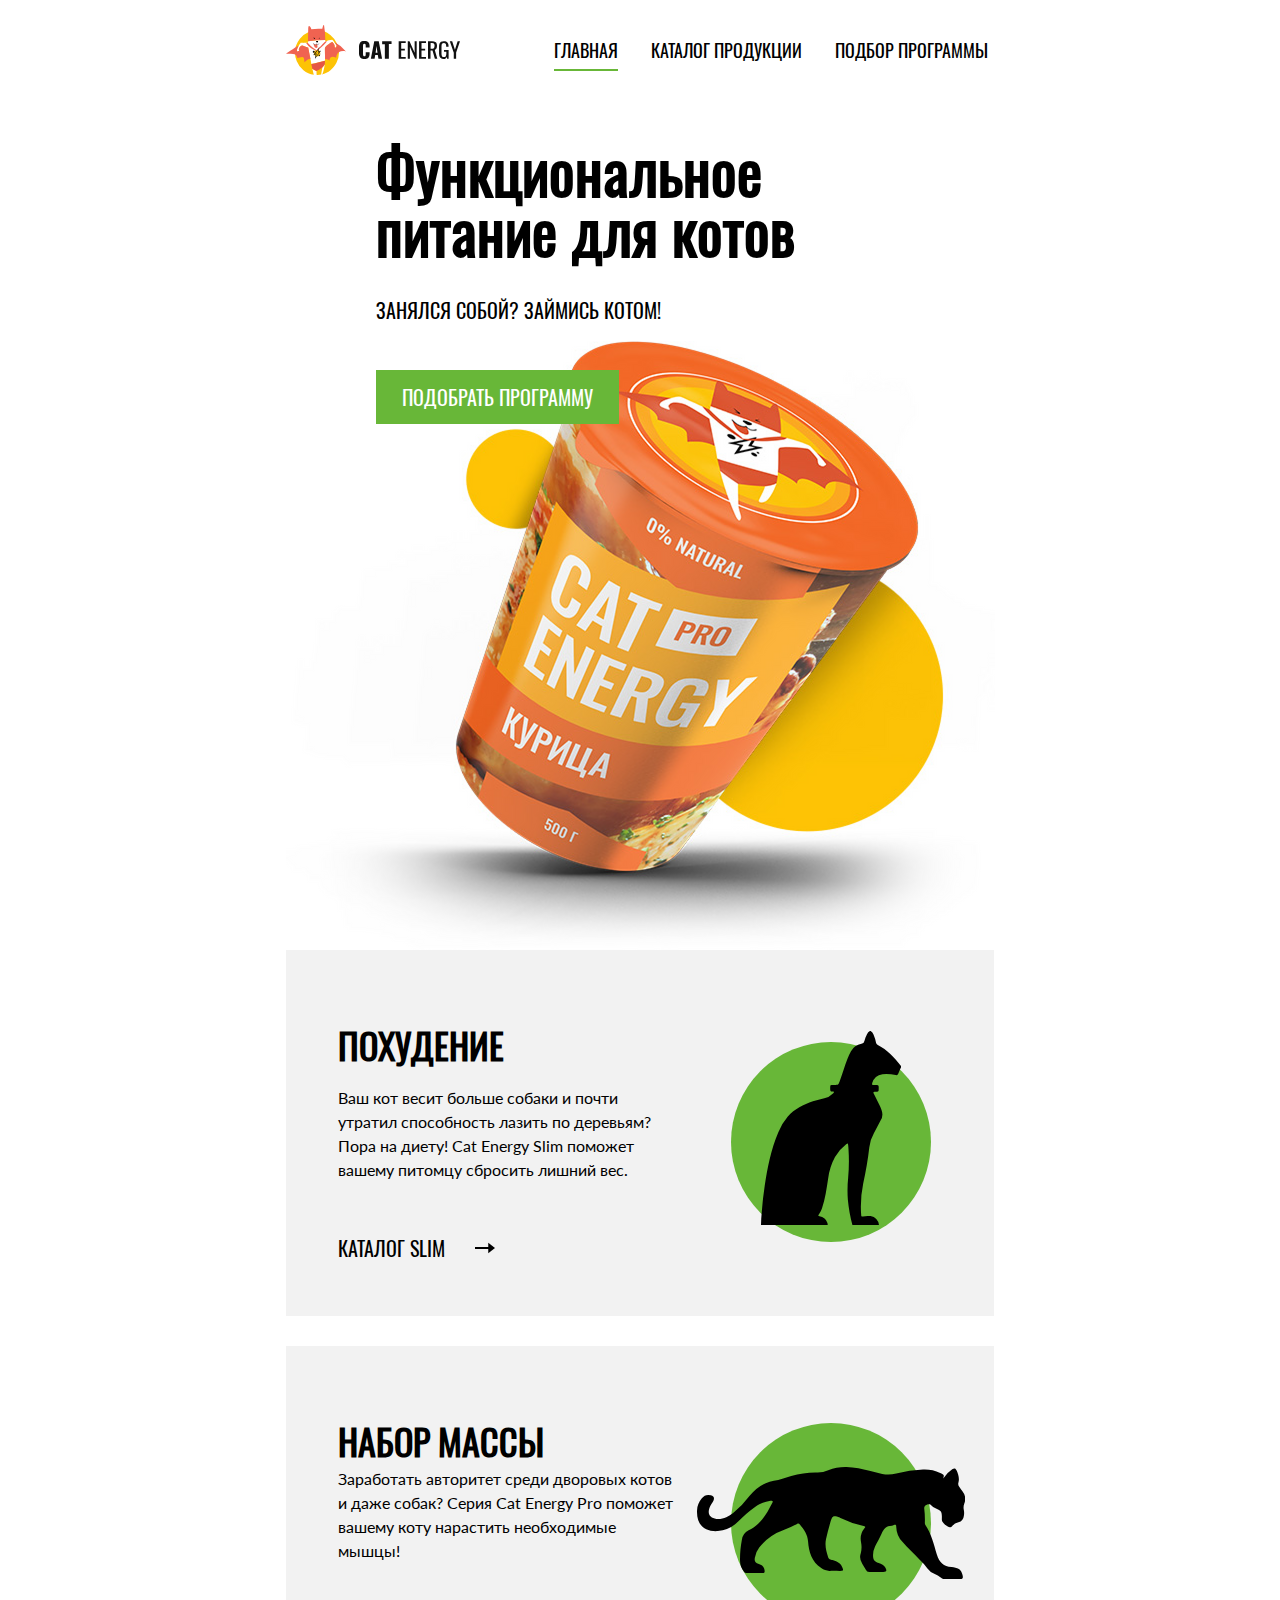
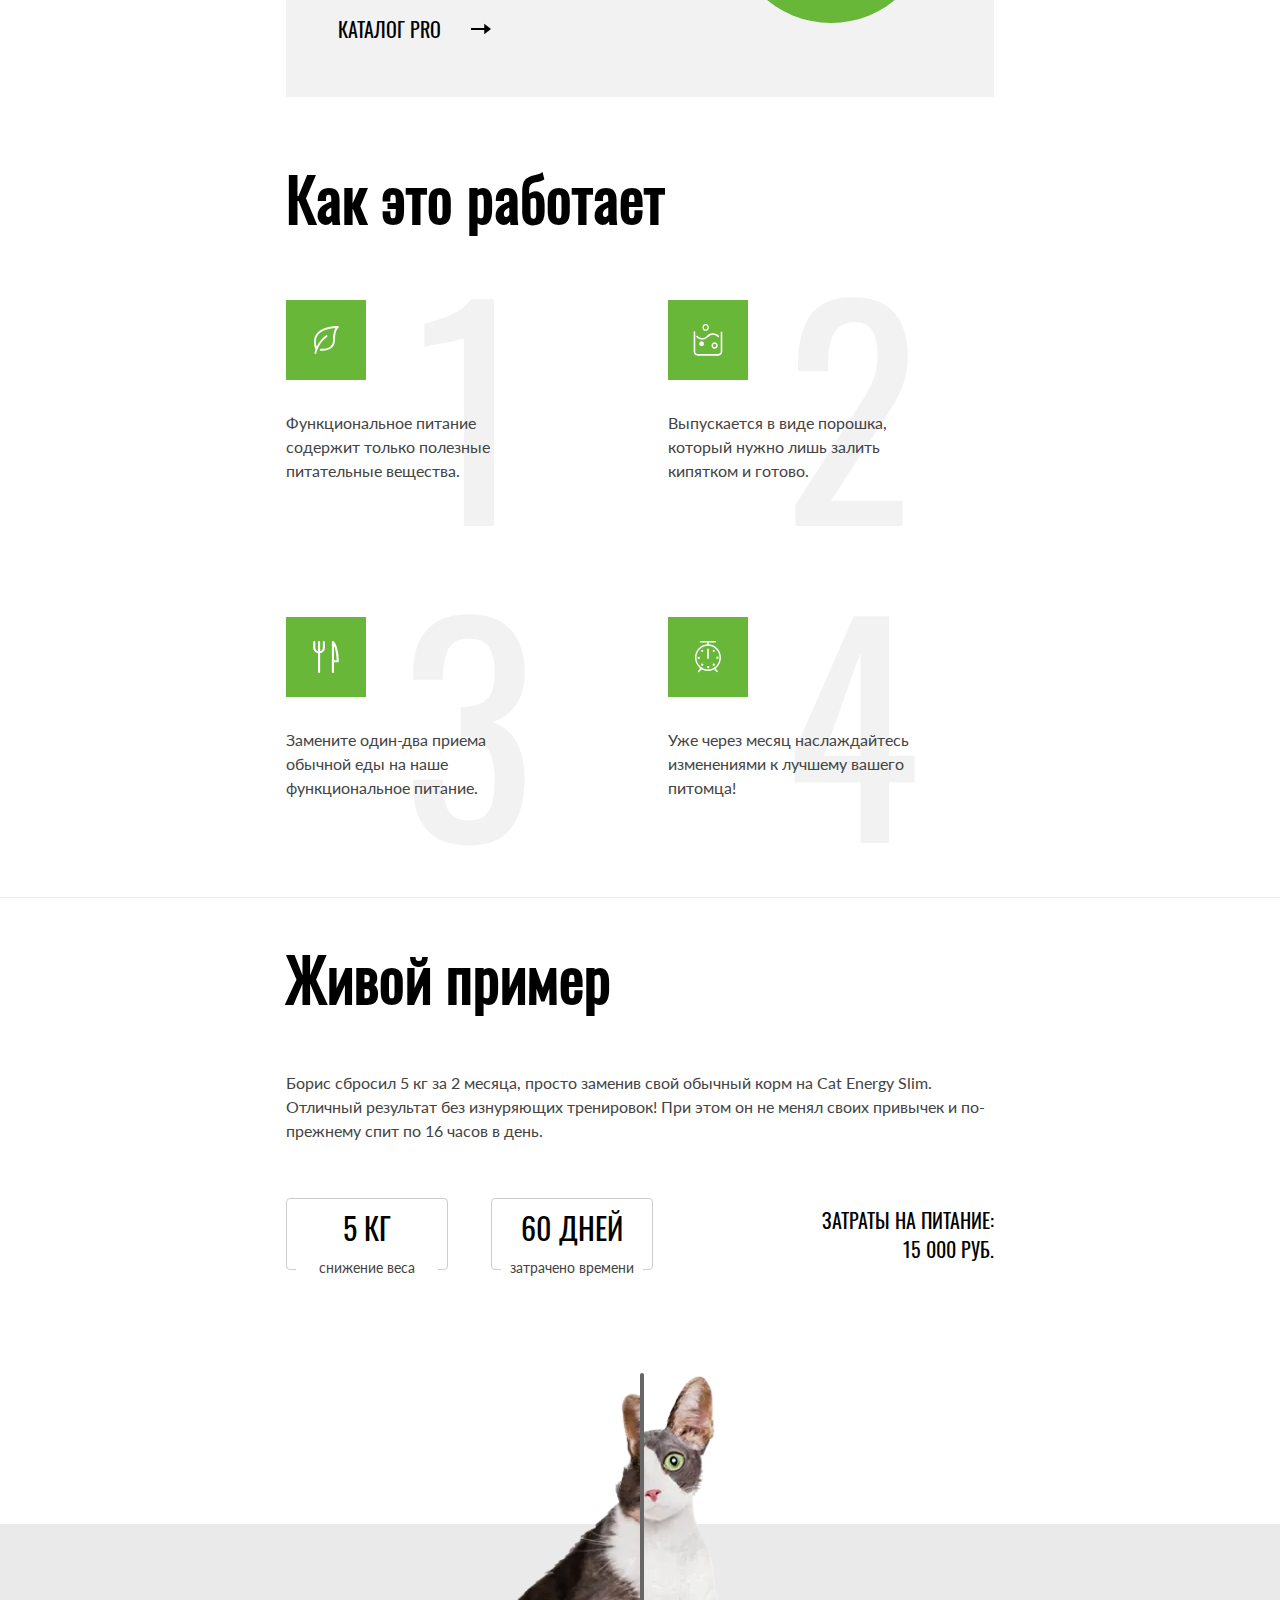
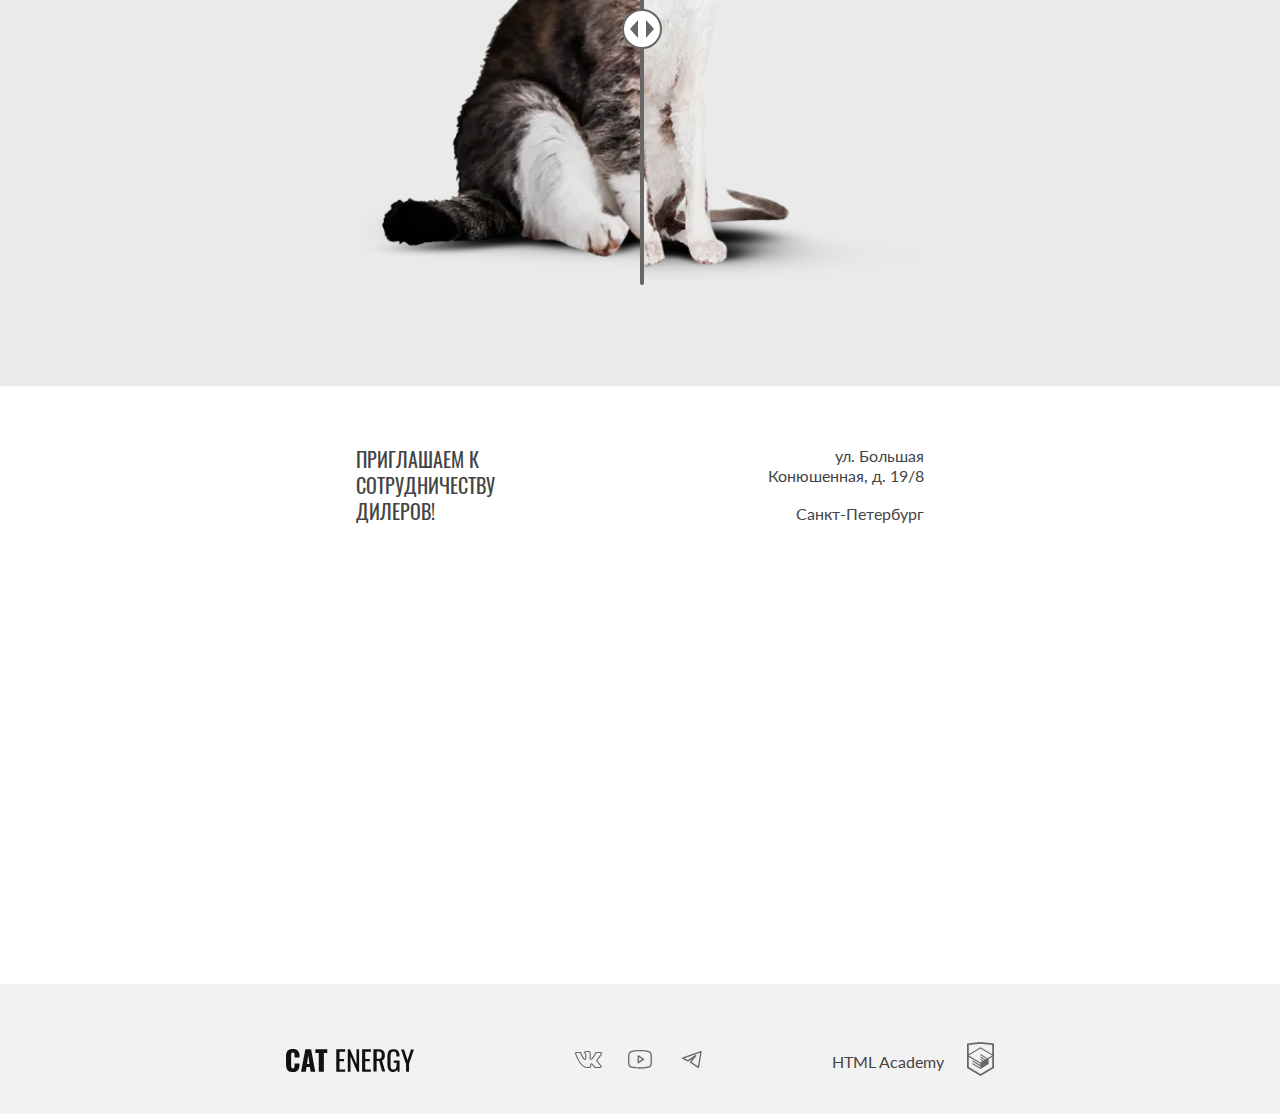
==== commit 55502291: "Deploying to gh-pages from @ sirorezzka/2435007-cat-energy-31@1d5ef0975ab2d0ac0d48485d6422282031e5bf" ====
--- a/index.html
+++ b/index.html
@@ -1 +1 @@
-<!DOCTYPE html><html class="page" lang="ru"><head><meta charset="UTF-8"><title>Кэт Энерджи</title><meta name="viewport" content="width=device-width,initial-scale=1"><link rel="stylesheet" href="styles/styles.css"><link rel="preload" href="styles/styles.css" as="style"><link rel="preload" href="../source/fonts/oswald/oswaldregular.woff2" as="font"><link rel="preload" href="../source/fonts/lato/Lato-Regular.woff2" as="font"><link rel="icon" href="favicon.ico"><link rel="icon" href="favicons/favicon.svg" type="image/svg+xml"><link rel="apple-touch-icon" href="favicons/180x180.png"><link rel="manifest" href="manifest.webmanifest.json"><script src="scripts/index.js" defer="defer"></script></head><body class="page__body"><header class="header"><nav class="nav container"><a class="logo" href="#"><picture><source media="(min-width:1440px)" width="70" height="59" srcset="images/logo-desctop.svg" type="image/svg+xml"><source media="(min-width:768px)" width="60" height="50" srcset="images/logo-tablet.svg" type="image/svg+xml"><img class="logo__icon" src="images/logo-mobile.svg" width="33" height="38" alt="Логотип компании Кэт Энерджи."></picture><img class="logo__text" src="images/logo-text.svg" width="101" height="18" alt="Товарный знак компании Cat Energy."> </a><button class="nav__button nav__button--close" type="button"><span class="visually-hidden">Переключение меню</span></button><!-- nav__list--open --><ul class="nav__list"><li class="nav__item"><a class="nav__link nav__link--current" href="index.html">Главная</a></li><li class="nav__item"><a class="nav__link" href="catalog.html">Каталог продукции</a></li><li class="nav__item"><a class="nav__link" href="#">Подбор программы</a></li></ul></nav></header><main class="main-container"><section class="hero"><div class="container"><div class="hero__content"><h1 class="hero__title title-h1">Функциональное питание для котов</h1><p class="hero__text">Занялся собой? Займись котом!</p><div class="hero__pictyre"><picture><source media="(min-width:1440px)" width="552" height="499" srcset="images/hero-product@1x.png, images/hero-product@2x.png 2x" type="image/png"><source media="(min-width:768px)" width="709" height="609" srcset="images/hero-product-tablet@1x.png, images/hero-product-tablet@2x.png 2x" type="image/png"><img class="hero__image" src="images/hero-product-mobile@1x.png" srcset="images/hero-product-mobile@2x.png 2x" width="280" height="270" alt="Кэт Энерджи."></picture></div><a class="hero__button button button--primary" href="#">Подобрать программу</a></div></div></section><section class="programs"><div class="programs__container container"><h2 class="visually-hidden">Выбор программы</h2><ul class="programs__list"><li class="programs__item programs__item--slim"><h3 class="programs__item-header title-h2">Похудение</h3><p class="programs__item-text">Ваш кот весит больше собаки и почти утратил способность лазить по деревьям? Пора на диету! Cat Energy Slim поможет вашему питомцу сбросить лишний вес.</p><a class="programs__item-link" href="catalog.html">Каталог slim</a></li><li class="programs__item programs__item--fat"><h3 class="programs__item-header title-h2">Набор массы</h3><p class="programs__item-text">Заработать авторитет среди дворовых котов и даже собак? Серия Cat Energy Pro поможет вашему коту нарастить необходимые мышцы!</p><a class="programs__item-link" href="catalog.html">Каталог pro</a></li></ul></div></section><section class="instructions"><div class="instructions__content"><div class="container"><h2 class="instructions__title title-h1">Как это работает</h2><ul class="instructions__list"><li class="instructions__item instructions__item--useful"><p class="instructions__item-text">Функциональное питание содержит только полезные питательные вещества.</p></li><li class="instructions__item instructions__item--powder"><p class="instructions__item-text">Выпускается в виде порошка, который нужно лишь залить кипятком и готово.</p></li><li class="instructions__item instructions__item--meal"><p class="instructions__item-text">Замените один-два приема обычной еды на наше функциональное питание.</p></li><li class="instructions__item instructions__item--good"><p class="instructions__item-text">Уже через месяц наслаждайтесь изменениями к лучшему вашего питомца!</p></li></ul></div></div></section><section class="example"><div class="container example__wrap"><div class="example__container"><h2 class="example__title title-h1">Живой пример</h2><p class="example__text">Борис сбросил 5 кг за 2 месяца, просто заменив свой обычный корм на Cat Energy Slim. Отличный результат без изнуряющих тренировок! При этом он не менял своих привычек и по-прежнему спит по 16 часов в день.</p><div class="example__content"><ul class="example__list"><li class="example__item"><p class="example__item-header">5 КГ</p><p class="example__item-text">Снижение веса</p></li><li class="example__item"><p class="example__item-header">60 дней</p><p class="example__item-text">Затрачено времени</p></li></ul><div class="example__price"><span>Затраты на питание:</span> <span>15 000 РУБ.</span></div></div></div><div class="example__slider slider"><picture><source media="(min-width:1440px)" width="560" height="512" srcset="images/cat-fat-tablet@1x.png, images/cat-fat-tablet@2x.png 2x" type="image/png"><source media="(min-width:768px)" width="560" height="512" srcset="images/cat-fat-tablet@1x.png, images/cat-fat-tablet@2x.png 2x" type="image/png"><img class="example__slider-image slider__image slider__image--state-before" src="images/cat-fat-mobile@1x.png" srcset="images/cat-fat-mobile@2x.png 2x" width="280" height="256" alt="Жирный кот."></picture><picture><source media="(min-width:1440px)" width="560" height="512" srcset="images/cat-slim-tablet@1x.png, images/cat-slim-tablet@2x.png 2x" type="image/png"><source media="(min-width:768px)" width="560" height="512" srcset="images/cat-slim-tablet@1x.png, images/cat-slim-tablet@2x.png 2x" type="image/png"><img class="example__slider-image slider__image slider__image--state-after" src="images/cat-slim-mobile@1x.png" srcset="images/cat-slim-mobile@2x.png 2x" width="280" height="256" alt="Худой кот."></picture><button class="slider__button" type="button"><span class="visually-hidden">Ползунок слайдера</span></button></div></div></section><section class="contacts"><h2 class="visually-hidden">Контакты</h2><div class="contacts__container container"><div class="contacts__content"><div class="contacts__description"><h2 class="contacts__title title-h3">Приглашаем к сотрудничеству дилеров!</h2><address class="contacts__address">ул. Большая<br>Конюшенная, д. 19/8<br><span>Санкт-Петербург</span></address></div></div></div><div class="contacts__map"><noscript><picture><source type="image/webp" media="(min-width: 1440px)" width="1440" height="400" srcset="images/map@1x.webp, images/map@2x.webp 2x"><source type="image/webp" media="(min-width: 768px)" width="768" height="400" srcset="images/map-tablet@1x.webp, images/map-tablet@2x.webp 2x"><source type="image/webp" srcset="images/map-mobile@1x.webp, images/map-mobile@2x.webp 2x"><source media="(min-width:1200px)" width="1440" height="400" srcset="images/map@1x.png, images/map@2x.png 2x" type="image/png"><source media="(min-width:768px)" width="768" height="400" srcset="images/map-tablet@1x.png, images/map-tablet@2x.png 2x" type="image/png"><img class="contacts__image" src="images/map-mobile@1x.png" srcset="images/map-mobile@2x.png 2x" width="320" height="362" alt="Карта."></picture></noscript><iframe src="https://www.google.com/maps/embed?pb=!1m18!1m12!1m3!1d1998.603787672859!2d30.32047247805643!3d59.93871647491515!2m3!1f0!2f0!3f0!3m2!1i1024!2i768!4f13.1!3m3!1m2!1s0x4696310fca145cc1%3A0x42b32648d8238007!2z0JHQvtC70YzRiNCw0Y8g0JrQvtC90Y7RiNC10L3QvdCw0Y8g0YPQuy4sIDE5LzgsINCh0LDQvdC60YIt0J_QtdGC0LXRgNCx0YPRgNCzLCAxOTExODY!5e0!3m2!1sru!2sru!4v1716108182416!5m2!1sru!2sru" width="320" height="362" allowfullscreen="" loading="lazy" referrerpolicy="no-referrer-when-downgrade" title="Офис компании по адресу ул. Большая Конюшенная, д. 19/8 Санкт-Петербург"></iframe></div></section></main><footer class="footer"><div class="container footer__container"><a class="footer__logo" href="index.html"><span class="visually-hidden">Логотип Cat Energy</span> <img class="footer__logo-icon" src="images/footer-logo.svg" width="128" height="24" alt="Кэт энерджи."></a><ul class="social"><li class="social__item"><a class="social__link social__link--vk" href="https://vk.com/htmlacademy" target="_blank" rel="noreferrer noopener"><span class="visually-hidden">Мы в вконтакте</span></a></li><li class="social__item"><a class="social__link social__link--youtube" href="https://www.youtube.com/@HTMLAcademyTV" target="_blank" rel="noreferrer noopener"><span class="visually-hidden">Мы на Ютубе</span></a></li><li class="social__item"><a class="social__link social__link--tg" href="https://t.me/htmlacademy" target="_blank" rel="noreferrer noopener"><span class="visually-hidden">Мы в телеграме</span></a></li></ul><a class="copyright" href="https://htmlacademy.ru/intensive/adaptive"><span class="copyright__text">HTML Academy</span></a></div></footer></body></html>+<!DOCTYPE html><html class="page" lang="ru"><head><meta charset="UTF-8"><title>Кэт Энерджи</title><meta name="viewport" content="width=device-width,initial-scale=1"><link rel="preload" href="styles/styles.css" as="style"><link rel="preload" href="../fonts/oswald/oswaldregular.woff2" as="font"><link rel="preload" href="../fonts/lato/Lato-Regular.woff2" as="font"><link rel="icon" href="favicon.ico"><link rel="icon" href="favicons/favicon.svg" type="image/svg+xml"><link rel="apple-touch-icon" href="favicons/180x180.png"><link rel="manifest" href="manifest.webmanifest.json"><link rel="stylesheet" href="styles/styles.css"><script src="scripts/index.js" defer="defer"></script></head><body class="page__body"><header class="header"><nav class="nav container nav--nojs"><a class="logo" href="index.html"><picture><source media="(min-width:1440px)" width="70" height="59" srcset="images/logo-desctop.svg" type="image/svg+xml"><source media="(min-width:768px)" width="60" height="50" srcset="images/logo-tablet.svg" type="image/svg+xml"><img class="logo__icon" src="images/logo-mobile.svg" width="33" height="38" alt="Логотип компании Кэт Энерджи."></picture><img class="logo__text" src="images/logo-text.svg" width="101" height="18" alt="Товарный знак компании Cat Energy."> </a><button class="nav__button nav__button--nojs" type="button"><span class="visually-hidden">Переключение меню</span></button><ul class="nav__list nav__list--nojs nav__list--closed"><li class="nav__item"><a class="nav__link nav__link--light nav__link--current" href="index.html">Главная</a></li><li class="nav__item"><a class="nav__link nav__link--light" href="catalog.html">Каталог продукции</a></li><li class="nav__item"><a class="nav__link nav__link--light" href="#">Подбор программы</a></li></ul></nav></header><main class="main-container"><section class="hero"><div class="container"><div class="hero__content"><h1 class="hero__title title-h1">Функциональное питание для котов</h1><p class="hero__text">Занялся собой? Займись котом!</p><div class="hero__picture"><picture><source media="(min-width:1440px)" width="552" height="499" srcset="images/hero-product@1x.png, images/hero-product@2x.png 2x" type="image/png"><source media="(min-width:768px)" width="709" height="609" srcset="images/hero-product-tablet@1x.png, images/hero-product-tablet@2x.png 2x" type="image/png"><img class="hero__image" src="images/hero-product-mobile@1x.png" srcset="images/hero-product-mobile@2x.png 2x" width="280" height="270" alt="Кэт Энерджи."></picture></div><a class="hero__button button button--primary" href="#">Подобрать программу</a></div></div></section><section class="programs"><div class="programs__container container"><h2 class="visually-hidden">Выбор программы</h2><ul class="programs__list"><li class="programs__item programs__item--slim"><h3 class="programs__item-header title-h2">Похудение</h3><p class="programs__item-text">Ваш кот весит больше собаки и почти утратил способность лазить по деревьям? Пора на диету! Cat Energy Slim поможет вашему питомцу сбросить лишний вес.</p><a class="programs__item-link" href="catalog.html">Каталог slim</a></li><li class="programs__item programs__item--fat"><h3 class="programs__item-header title-h2">Набор массы</h3><p class="programs__item-text">Заработать авторитет среди дворовых котов и даже собак? Серия Cat Energy Pro поможет вашему коту нарастить необходимые мышцы!</p><a class="programs__item-link" href="catalog.html">Каталог pro</a></li></ul></div></section><section class="instructions"><div class="instructions__content"><div class="container"><h2 class="instructions__title title-h1">Как это работает</h2><ul class="instructions__list"><li class="instructions__item instructions__item--useful"><p class="instructions__item-text">Функциональное питание содержит только полезные питательные вещества.</p></li><li class="instructions__item instructions__item--powder"><p class="instructions__item-text">Выпускается в виде порошка, который нужно лишь залить кипятком и готово.</p></li><li class="instructions__item instructions__item--meal"><p class="instructions__item-text">Замените один-два приема обычной еды на наше функциональное питание.</p></li><li class="instructions__item instructions__item--good"><p class="instructions__item-text">Уже через месяц наслаждайтесь изменениями к лучшему вашего питомца!</p></li></ul></div></div></section><section class="example"><div class="example__wrap container"><div class="example__container"><h2 class="example__title title-h1">Живой пример</h2><p class="example__text">Борис сбросил 5 кг за 2 месяца, просто заменив свой обычный корм на Cat Energy Slim. Отличный результат без изнуряющих тренировок! При этом он не менял своих привычек и по-прежнему спит по 16 часов в день.</p><div class="example__content"><ul class="example__list"><li class="example__item"><p class="example__item-header">5 КГ</p><p class="example__item-text">Снижение веса</p></li><li class="example__item"><p class="example__item-header">60 дней</p><p class="example__item-text">Затрачено времени</p></li></ul><div class="example__price"><span>Затраты на питание:</span> <span>15 000 РУБ.</span></div></div></div><div class="example__slider slider"><picture><source media="(min-width: 768px)" width="560" height="512" srcset="images/cat-fat-tablet@1x.webp, images/cat-fat-tablet@2x.webp 2x" type="image/webp"><source width="280" height="256" srcset="images/cat-fat-mobile@1x.webp, images/cat-fat-mobile@2x.webp 2x" type="image/webp"><source media="(min-width:768px)" width="560" height="512" srcset="images/cat-fat-tablet@1x.png, images/cat-fat-tablet@2x.png 2x" type="image/png"><img class="example__slider-image slider__image slider__image--state-before" src="images/cat-fat-mobile@1x.png" srcset="images/cat-fat-mobile@2x.png 2x" width="280" height="256" alt="Жирный кот."></picture><picture><source media="(min-width: 768px)" width="560" height="512" srcset="images/cat-slim-tablet@1x.webp, images/cat-slim-tablet@2x.webp 2x" type="image/webp"><source width="280" height="256" srcset="images/cat-slim-mobile@1x.webp, images/cat-slim-mobile@2x.webp 2x" type="image/webp"><source media="(min-width:768px)" width="560" height="512" srcset="images/cat-slim-tablet@1x.png, images/cat-slim-tablet@2x.png 2x" type="image/png"><img class="example__slider-image slider__image slider__image--state-after" src="images/cat-slim-mobile@1x.png" srcset="images/cat-slim-mobile@2x.png 2x" width="280" height="256" alt="Худой кот."></picture><button class="slider__button" type="button"><span class="visually-hidden">Ползунок слайдера</span></button></div></div></section><section class="contacts"><h2 class="visually-hidden">Контакты</h2><div class="contacts__container container"><div class="contacts__content"><div class="contacts__description"><h2 class="contacts__title title-h3">Приглашаем к сотрудничеству дилеров!</h2><address class="contacts__address">ул. Большая<br>Конюшенная, д. 19/8<br><span>Санкт-Петербург</span></address></div></div></div><div class="contacts__map contacts__map--nojs"><noscript><picture><source type="image/webp" media="(min-width: 1440px)" width="1440" height="400" srcset="images/map@1x.webp, images/map@2x.webp 2x"><source type="image/webp" media="(min-width: 768px)" width="768" height="400" srcset="images/map-tablet@1x.webp, images/map-tablet@2x.webp 2x"><source type="image/webp" srcset="images/map-mobile@1x.webp, images/map-mobile@2x.webp 2x"><source media="(min-width:1200px)" width="1440" height="400" srcset="images/map@1x.png, images/map@2x.png 2x" type="image/png"><source media="(min-width:768px)" width="768" height="400" srcset="images/map-tablet@1x.png, images/map-tablet@2x.png 2x" type="image/png"><img class="contacts__image" src="images/map-mobile@1x.png" srcset="images/map-mobile@2x.png 2x" width="320" height="362" alt="Карта."></picture></noscript><iframe src="https://www.google.com/maps/embed?pb=!1m18!1m12!1m3!1d1998.603787672859!2d30.32047247805643!3d59.93871647491515!2m3!1f0!2f0!3f0!3m2!1i1024!2i768!4f13.1!3m3!1m2!1s0x4696310fca145cc1%3A0x42b32648d8238007!2z0JHQvtC70YzRiNCw0Y8g0JrQvtC90Y7RiNC10L3QvdCw0Y8g0YPQuy4sIDE5LzgsINCh0LDQvdC60YIt0J_QtdGC0LXRgNCx0YPRgNCzLCAxOTExODY!5e0!3m2!1sru!2sru!4v1716108182416!5m2!1sru!2sru" width="320" height="362" allowfullscreen="" loading="lazy" referrerpolicy="no-referrer-when-downgrade" title="Офис компании по адресу ул. Большая Конюшенная, д. 19/8 Санкт-Петербург"></iframe></div></section></main><footer class="footer"><div class="footer__container container"><a class="footer__logo" href="index.html"><span class="visually-hidden">Логотип Cat Energy</span> <img class="footer__logo-icon" src="images/footer-logo.svg" width="128" height="24" alt="Кэт энерджи."></a><ul class="social"><li class="social__item"><a class="social__link social__link--vk" href="https://vk.com/htmlacademy" target="_blank" rel="noreferrer noopener"><span class="visually-hidden">Мы в вконтакте</span></a></li><li class="social__item"><a class="social__link social__link--youtube" href="https://www.youtube.com/@HTMLAcademyTV" target="_blank" rel="noreferrer noopener"><span class="visually-hidden">Мы на Ютубе</span></a></li><li class="social__item"><a class="social__link social__link--tg" href="https://t.me/htmlacademy" target="_blank" rel="noreferrer noopener"><span class="visually-hidden">Мы в телеграме</span></a></li></ul><a class="copyright" href="https://htmlacademy.ru/intensive/adaptive" target="_blank" rel="noreferrer noopener"><span class="copyright__text">HTML Academy</span></a></div></footer></body></html>--- a/styles/styles.css
+++ b/styles/styles.css
@@ -1 +1 @@
-@font-face{font-family:Lato;font-weight:400;font-style:normal;src:url(../fonts/lato/Lato-Regular.woff2)format("woff2");font-display:swap}@font-face{font-family:Oswald;font-weight:400;font-style:normal;src:url(../fonts/oswald/oswaldregular.woff2)format("woff2");font-display:swap}*,:before,:after{box-sizing:border-box}html{height:100%}body{color:#444;background-color:#fff;height:100%;margin:0;font-family:Lato,sans-serif;font-size:14px;font-weight:400;line-height:18px}@media (width>=768px){body{font-size:16px;line-height:24px}}img{object-fit:contain;vertical-align:middle;max-width:100%;height:auto}.visually-hidden{clip:rect(0 0 0 0);-webkit-clip-path:inset(100%);clip-path:inset(100%);white-space:nowrap;border:0;width:1px;height:1px;margin:-1px;padding:0;position:absolute;overflow:hidden}.container{width:100%;margin:0 auto;padding:0 20px}@media (width>=768px){.container{max-width:768px;padding:0 30px}}@media (width>=1440px){.container{max-width:1280px;padding:0 30px}}.header{border-bottom:1px solid #ebebeb;justify-content:space-between;align-items:center;display:flex;position:relative}@media (width>=768px){.header{border-bottom:none}}.header__container{flex-wrap:wrap;justify-content:space-between;align-items:center;display:flex}@media (width>=768px){.header__container{padding-top:25px}}@media (width>=1440px){.header__container{padding-top:55px}}.footer{background-color:#f2f2f2}.footer__container{flex-direction:column;justify-content:center;align-items:center;gap:20px;padding-top:40px;padding-bottom:20px;display:flex}@media (width>=768px){.footer__container{flex-direction:row;justify-content:space-between}.footer__logo{width:100%}}.title-h1{color:#000;font-family:Oswald,sans-serif;font-size:36px;line-height:36px}@media (width>=768px){.title-h1{font-size:60px;line-height:60px}}.title-h2{color:#000;text-transform:uppercase;font-family:Oswald,sans-serif;font-size:24px;line-height:37px}@media (width>=768px){.title-h2{font-size:36px;line-height:36px}}.title-h3{color:#222;text-transform:uppercase;margin:0;font-family:Oswald,sans-serif;font-size:16px;line-height:20px}@media (width>=768px){.title-h3{font-size:20px;line-height:24px}}.title-with-line:before{content:"";z-index:-1;background:#68b738;width:100vw;height:2px;display:block;position:absolute;top:10px;right:0;box-shadow:100vw 0 #68b738}@media (width>=768px){.title-with-line:before{top:14px}}@media (width>=1440px){.title-with-line:before{top:18px}}.title-with-line__secondary:before{content:"";z-index:-1;background:#68b738;width:100vw;height:2px;display:block;position:absolute;top:15px;right:0;box-shadow:100vw 0 #68b738}@media (width>=768px){.title-with-line__secondary:before{top:14px}}@media (width>=1440px){.title-with-line__secondary:before{top:18px}}.button{text-transform:uppercase;text-align:center;font-family:Oswald,sans-serif;text-decoration:none;display:inline-block}.button:hover,.button:focus{background-color:#5eaa2f}.button:active{color:#ffffff4d;background-color:#5eaa2f}.button--primary{color:#fff;background-color:#68b738;padding:10px 15px;font-size:20px;line-height:26px}.button--secondary{color:#fff;background-color:#68b738;padding:10px 26px;font-size:16px;line-height:20px}.button--tertiary{color:#fff;background-color:#68b738;padding:15px 81px;font-size:20px;line-height:26px}.button--accent{color:#444;background-color:#f2f2f2;padding:10px 26px;font-size:16px;line-height:20px}.button--accent:hover,.button--accent:focus{background-color:#ebebeb}.button--accent:active{color:#444;background-color:#ebebeb}.nav{background-color:#fff;flex-grow:1;justify-content:space-between;align-items:center;padding-top:13px;padding-bottom:12px;display:flex}@media (width>=768px){.nav{padding-top:12px}}@media (width>=1440px){.nav{background:0 0;padding-top:50px}}.nav__list{color:#000;text-transform:uppercase;z-index:2;margin:0;padding:0;font-family:Oswald,sans-serif;font-size:20px;line-height:20px;list-style-type:none;display:none}@media (width>=768px){.nav__list{flex-flow:wrap;justify-content:start;gap:33px;min-width:440px;font-size:18px;line-height:24px;display:flex}}@media (width>=1440px){.nav__list{max-width:600px;font-size:20px;line-height:20px}}.nav__list--open{z-index:2;background-color:#fff;width:100vw;display:block;position:absolute;top:100%;left:0}@media (width>=768px){.nav__list--open{display:none}}.nav__item{text-align:center;border-top:1px solid #ebebeb;padding:23px 0}@media (width>=768px){.nav__item{border:none;padding:26px 0;display:inline-block}}.nav__link{color:#000;text-decoration:none}.nav__link:hover,.nav__link:focus{opacity:.6}.nav__link:active{opacity:none;border-bottom:2px solid #68b738;padding-bottom:8px}.nav__link:visited{opacity:.3}@media (width>=1440px){.nav__link{color:#fff}}.nav__link--current{border-bottom:none}@media (width>=768px){.nav__link--current{border-bottom:2px solid #68b738;padding:6px 0}}@media (width>=1440px){.nav__link--current{border-bottom:2px solid #fff;padding:8px 0}}.nav__link--current-accient{border-bottom:none}@media (width>=768px){.nav__link--current-accient{border-bottom:2px solid #68b738;padding:6px 0}}@media (width>=1440px){.nav__link--current-accient{border-bottom:2px solid #68b738;padding:8px 0}}.nav__link--accient{color:#000;text-decoration:none}.nav__link--accient:hover,.nav__link--accient:focus{opacity:.6}.nav__link--accient:active{opacity:none;border-bottom:2px solid #68b738;padding-bottom:8px}.nav__link--accient:visited{opacity:.3}@media (width>=1440px){.nav__link--accient{color:#000}}.nav__button{background-color:#fff;background-image:url(../icons/stack.svg#burger);background-repeat:no-repeat;background-size:contain;border:none;width:24px;height:24px}.nav__button:hover,.nav__button:focus{opacity:.6}.nav__button:active{opacity:none}.nav__button--close{background-image:url(../icons/stack.svg#close-mobile)}@media (width>=768px){.nav__button{display:none}}.logo{flex-grow:1;gap:13px;margin:0;display:flex}@media (width>=768px){.logo{justify-content:space-between;max-width:174px}}@media (width>=1440px){.logo{max-width:202px}}.logo__text{align-self:center;margin:0 auto;display:flex}@media (width>=768px){.logo__text{flex-grow:1;margin:0}}.hero{position:relative}.hero:before{content:"";z-index:-1;background-image:-webkit-linear-gradient(270deg,#68b738d9,#68b738d9),-webkit-image-set(url(../../images/bg-hero-cat-mobile@1x.webp) 1x type("image/webp"),url(../../images/hero-background-cat@1x.png) 1x type("image/png"),url(../../images/hero-background-cat@2x.webp) 2x type("image/webp"),url(../../images/hero-background-cat@2x.png) 2x type("image/png")),-webkit-linear-gradient(270deg,#3f3e43,#504f54);background-image:linear-gradient(270deg,#68b738d9,#68b738d9),image-set("../../images/bg-hero-cat-mobile@1x.webp" 1x type("image/webp"),"../../images/hero-background-cat@1x.png" 1x type("image/png"),"../../images/hero-background-cat@2x.webp" 2x type("image/webp"),"../../images/hero-background-cat@2x.png" 2x type("image/png")),linear-gradient(270deg,#3f3e43,#504f54);background-position:50%;background-repeat:no-repeat;background-size:auto 302px;width:100%;height:302px;display:block;position:absolute}@media (width>=768px){.hero:before{display:none}}@media (width>=1440px){.hero:before{background-image:-webkit-linear-gradient(270deg,#68b738d9,#68b738d9),-webkit-image-set(url(../../images/bg-hero-cat-mobile@1x.webp) 1x type("image/webp"),url(../../images/hero-background-cat-desktop@1x.png) 1x type("image/png"),url(../../images/hero-background-cat-desktop@2x.webp) 2x type("image/webp"),url(../../images/hero-background-cat-desktop@2x.png) 2x type("image/png")),-webkit-linear-gradient(270deg,#525257,#404045);background-image:linear-gradient(270deg,#68b738d9,#68b738d9),image-set("../../images/bg-hero-cat-mobile@1x.webp" 1x type("image/webp"),"../../images/hero-background-cat-desktop@1x.png" 1x type("image/png"),"../../images/hero-background-cat-desktop@2x.webp" 2x type("image/webp"),"../../images/hero-background-cat-desktop@2x.png" 2x type("image/png")),linear-gradient(270deg,#525257,#404045);background-position:0 100%;background-size:auto;width:50%;height:calc(100% + 114px);display:block;top:-134px;right:0}}.hero__content{text-align:center;flex-direction:column;align-items:center;padding-top:25px;display:flex}@media (width>=768px){.hero__content{text-align:left;align-items:start;padding-top:10px;padding-left:90px}}@media (width>=1440px){.hero__content{text-align:left;width:48%;padding-top:70px;padding-bottom:184px;padding-left:80px;position:relative}}.hero__title{color:#fff;margin:0;padding-bottom:13px}@media (width>=768px){.hero__title{color:#000;max-width:560px;padding-top:30px;padding-bottom:40px}}@media (width>=1440px){.hero__title{padding-top:20px}}.hero__text{color:#fff;text-transform:uppercase;margin-bottom:29px;font-family:Oswald,sans-serif;line-height:14px}@media (width>=768px){.hero__text{color:#000;z-index:1;margin:0 0 50px;font-size:20px;line-height:20px}}@media (width>=1440px){.hero__text{margin-bottom:50px}}@media (width>=768px){.hero__pictyre{order:2;margin-top:-103px;margin-left:-90px;top:16px;left:76%}}@media (width>=1440px){.hero__pictyre{position:absolute;top:110px;left:92%}}.hero__image{max-width:initial;margin:0 auto;display:block}.hero__button{z-index:2;margin-bottom:20px;padding:8px 63px;font-size:16px;line-height:26px;position:relative}@media (width>=768px){.hero__button{padding:14px 26px;font-size:20px}}@media (width>=1440px){.hero__button{padding:14px 26px}}.programs__container{padding-top:0}@media (width>=768px){.programs__container{padding-top:0}}@media (width>=1440px){.programs__container{padding-top:62px}}.programs__list{flex-direction:column;justify-content:space-around;gap:20px;margin:0;padding:0 0 20px;list-style-type:none;display:flex}@media (width>=768px){.programs__list{gap:30px}}@media (width>=1440px){.programs__list{flex-direction:row;justify-content:space-between;gap:80px}}.programs__item{background-color:#f2f2f2;grid-template-columns:70px 1fr;grid-template-areas:"icon title""content content""button button";min-height:266px;padding:20px;display:grid}@media (width>=768px){.programs__item{grid-template-columns:340px 1fr;grid-template-areas:"title icon""content content""button button";padding:77px 0 53px 52px}}@media (width>=1440px){.programs__item{grid-template-columns:257px 1fr;grid-template-areas:"icon title""content content""button button";padding:47px 61px 55px 52px}}.programs__item--slim:before{content:"";background-repeat:no-repeat;background-position:cover;background-image:url(../icons/stack.svg#cat);background-size:50px 53px;width:50px;height:53px;margin:-3px 0 0;display:block}@media (width>=768px){.programs__item--slim:before{background-size:200px 211px;width:200px;height:211px;margin:4px 0 0 53px}}@media (width>=1440px){.programs__item--slim:before{background-size:100px 106px;width:100px;height:106px;margin:-6px 0 0}}.programs__item--fat:before{content:"";background-image:url(../icons/stack.svg#gepard);background-position:50%;background-repeat:no-repeat;background-size:67px 50px;width:67px;height:50px;margin-left:-10px;display:block}@media (width>=768px){.programs__item--fat:before{background-size:268px 200px;width:268px;height:200px;margin-left:19px}}@media (width>=1440px){.programs__item--fat:before{background-size:134px 100px;width:134px;height:100px;margin-left:-25px}}.programs__item-header{grid-area:title;margin:10px 0 0;padding:0}@media (width>=768px){.programs__item-header{margin:0 0 24px}}@media (width>=1440px){.programs__item-header{min-width:210px;margin:30px 0 0}}.programs__item-link{color:#000;text-transform:uppercase;grid-area:button;align-items:center;gap:15px;max-width:max-content;margin-top:20px;font-family:Oswald,sans-serif;font-size:16px;line-height:16px;text-decoration:none;display:flex}.programs__item-link:after{content:"";background-color:#000;width:24px;height:12px;margin-left:15px;transition:-webkit-mask-position .3s,mask-position .3s;display:block;-webkit-mask-image:url(../icons/stack.svg#arrow);mask-image:url(../icons/stack.svg#arrow);-webkit-mask-position:100%;mask-position:100%;-webkit-mask-size:24px 12px;mask-size:24px 12px;-webkit-mask-repeat:no-repeat;mask-repeat:no-repeat}.programs__item-link:hover:after{-webkit-mask-position:0;mask-position:0}.programs__item-link:active{opacity:.3}@media (width>=768px){.programs__item-link{margin-top:-9px;font-size:20px;line-height:30px}}.programs__item-text{border-bottom:1px solid #cdcdcd;grid-area:content;margin-bottom:10px;padding-bottom:5px}@media (width>=768px){.programs__item-text{color:#000;border-bottom:none;max-width:340px;margin:-156px 0 0;padding-bottom:10px}}@media (width>=1440px){.programs__item-text{max-width:500px;margin:40px 0 0;padding-bottom:36px}}.instructions{padding-bottom:34px}@media (width>=768px){.instructions__content{border-bottom:1px solid #ebebeb}}@media (width>=1440px){.instructions__content{border:none}}.instructions__title{margin-bottom:43px}@media (width>=768px){.instructions__title{margin-top:50px;margin-bottom:73px}}.instructions__list{flex-direction:column;justify-content:space-between;gap:20px;margin:0;padding:0;list-style-type:none;display:flex}@media (width>=768px){.instructions__list{flex-flow:wrap;justify-content:start;gap:37px 132px}}@media (width>=1440px){.instructions__list{flex-wrap:nowrap;gap:77px}}.instructions__item{counter-increment:instructions 1;justify-content:start;gap:20px;display:flex;position:relative}@media (width>=768px){.instructions__item{flex-direction:column;gap:31px;min-width:249px;min-height:280px}}.instructions__item:before{content:"";background-color:#68b738;background-position:50%;background-repeat:no-repeat;min-width:60px;min-height:60px;display:block}@media (width>=768px){.instructions__item:before{max-width:80px;min-height:80px}.instructions__item:after{content:counter(instructions);color:#f2f2f2;z-index:-1;justify-content:center;align-items:start;width:134px;font-family:Oswald,sans-serif;font-size:280px;line-height:200px;display:flex;position:absolute;top:0;right:0}}.instructions__item--useful:before{content:"";background-image:url(../icons/stack.svg#icon-leaf);background-position:50%;background-repeat:no-repeat;background-size:30px 32px}.instructions__item--powder:before{content:"";background-image:url(../icons/stack.svg#icon-powder);background-position:50%;background-repeat:no-repeat;background-size:30px 32px}.instructions__item--meal:before{content:"";background-image:url(../icons/stack.svg#icon-eat);background-position:50%;background-repeat:no-repeat;background-size:30px 32px}.instructions__item--good:before{content:"";background-image:url(../icons/stack.svg#icon-time);background-position:50%;background-repeat:no-repeat;background-size:30px 32px}.instructions__item-text{word-break:break-word;margin:0}@media (width>=768px){.instructions__item-text{max-width:250px}}.example{background-color:#eaeaea;position:relative}@media (width>=768px){.example{background-color:#0000;padding-bottom:101px}}@media (width>=1440px){.example{padding-bottom:0}.example .example__wrap{flex-direction:row;display:flex}}.example:after{content:"";z-index:-1;background-color:#eaeaea;height:462px;display:none;position:absolute;bottom:0;left:0;right:0}@media (width>=768px){.example:after{content:"";background-color:#eaeaea;display:block}}.example__container{flex-flow:column wrap;align-items:start;padding-top:25px;padding-bottom:20px;display:flex}@media (width>=768px){.example__container{padding-bottom:83px}}@media (width>=1440px){.example__container{flex-direction:row;justify-content:space-between;max-width:436px;padding-top:10px}}.example__content{flex-direction:column;justify-content:space-between;gap:20px;width:100%;display:flex}@media (width>=768px){.example__content{flex-direction:row;justify-content:space-between;align-items:center}}@media (width>=1440px){.example__content{flex-direction:column;justify-content:start;align-items:start;max-width:436px}}.example__title{margin:0;line-height:40px}@media (width>=1440px){.example__title{padding-bottom:76px}}.example__text{color:#444;margin:0;padding-top:42px;padding-bottom:6px;font-family:Lato,sans-serif}@media (width>=768px){.example__text{padding-top:74px;padding-bottom:35px;font-size:16px}}@media (width>=1440px){.example__text{padding-top:80px}}.example__list{text-align:center;flex-direction:row;justify-content:center;gap:32px;padding:0;display:flex}@media (width>=768px){.example__list{gap:43px;font-size:20px}}.example__item{border:1px solid #cdcdcd;border-radius:4px;width:124px;min-height:56px;list-style-type:none;display:block;position:relative}@media (width>=768px){.example__item{width:162px;min-height:72px}}.example__item-header{color:#000;text-transform:uppercase;text-align:center;margin:0;padding-top:14px;font-family:Oswald,sans-serif;font-size:24px}@media (width>=768px){.example__item-header{padding-top:10px;font-size:30px;line-height:37px}}.example__item-text{color:#444;text-align:center;text-transform:lowercase;background-color:#eaeaea;background-size:87px 24px;width:87px;margin:0;padding-left:10px;padding-right:10px;font-family:Lato,sans-serif;font-size:12px;line-height:12px;position:absolute;bottom:-16px;left:20px}@media (width>=768px){.example__item-text{background-color:#fff;background-size:142px 27px;width:142px;padding-left:1px;padding-right:1px;font-size:14px;line-height:14px;bottom:-6px;left:9px}}@media (width>=1440px){.example__item-text{background-color:#eaeaea}}.example__price{color:#000;text-transform:uppercase;text-align:center;font-family:Oswald,sans-serif;line-height:20px}@media (width>=768px){.example__price{flex-flow:column wrap;justify-content:center;align-items:end;gap:9px;font-size:20px;display:flex}}@media (width>=1440px){.example__price{flex-flow:wrap;justify-content:start;gap:63px;width:100%}}.example__slider{z-index:1;aspect-ratio:280/256;grid-template-columns:1fr 1fr;width:min(100%,560px);margin:0 auto;display:grid;position:relative}@media (width>=1440px){.example__slider{grid-area:1/2/3/3}}.slider__button{cursor:pointer;background-color:#666;border:none;border-radius:2px;width:4px;height:100%;padding:0;display:block;position:absolute;top:0;left:50%}.slider__button:before{content:"";background-color:#fff;border:2px solid #666;border-radius:50%;width:40px;height:40px;position:absolute;top:50%;left:50%;transform:translate(-50%,-50%)}.slider__button:after{content:"";background-color:#666;width:24px;height:18px;position:absolute;top:50%;left:50%;transform:translate(-50%,-50%);-webkit-mask-image:url(../icons/stack.svg#slider-arrows);mask-image:url(../icons/stack.svg#slider-arrows);-webkit-mask-position:50%;mask-position:50%;-webkit-mask-size:24px 18px;mask-size:24px 18px;-webkit-mask-repeat:no-repeat;mask-repeat:no-repeat}.slider__button:hover,.slider__button:focus{background-color:#68b738}.slider__button:hover:before,.slider__button:focus:before{border:2px solid #68b738}.slider__button:hover:after,.slider__button:focus:after{background-color:#68b738}.slider__button:active{background-color:#68b7384d}.slider__button:active:before{border:2px solid #68b7384d}.slider__button:active:after{background-color:#68b7384d}.slider__image{object-fit:cover;max-width:initial;width:100%;height:100%;display:block}.slider__image--state-before{object-position:left}.slider__image--state-after{object-position:right}.contacts{position:relative}.contacts__container--accient{background-color:#f2f2f2}@media (width>=1440px){.contacts__content{z-index:2;background-color:#fff;display:block;position:absolute;top:95px}.contacts__content--accient{background-color:#fff}}.contacts__description{flex-flow:wrap;justify-content:space-between;padding:26px 20px;display:flex}@media (width>=768px){.contacts__description{padding:60px 70px}}.contacts__title{color:#444;text-transform:uppercase;max-width:50%;margin:0;font-family:Oswald,sans-serif;font-size:16px;font-weight:400;line-height:20px}@media (width>=768px){.contacts__title{max-width:220px;font-size:20px;line-height:26px}}.contacts__address{word-wrap:break-word;max-width:50%;font-style:normal;line-height:20px}@media (width>=768px){.contacts__address{text-align:end;flex-direction:column;justify-content:space-between;display:flex}}.contacts__map{vertical-align:middle;width:100%;height:362px;position:relative}@media (width>=768px){.contacts__map{height:400px}}.contacts__image{object-fit:cover;width:100%;height:100%}@media (width>=768px){.contacts__image{height:400px}}.contacts__map iframe{z-index:2;border:0;width:100%;height:100%}@media (width>=768px){.contacts__map iframe{height:400px}}.social{background-color:#f2f2f2;border-top:1px solid #d9d9d9;border-bottom:1px solid #d9d9d9;justify-content:center;gap:24px;width:100%;margin:0;padding:20px;list-style-type:none;display:flex}@media (width>=768px){.social{border:none;padding:24px}}.social__link:before{content:"";background-color:#666;width:28px;height:22px;display:block;-webkit-mask-position:100%;mask-position:100%;-webkit-mask-repeat:no-repeat;mask-repeat:no-repeat}.social__link:hover:before,.social__link:focus:before{background-color:#68b738}.social__link:active:before{background-color:#5eaa2f}.social__link--vk{-webkit-mask-image:url(../icons/stack.svg#vkontakte);mask-image:url(../icons/stack.svg#vkontakte);-webkit-mask-size:28px 22px;mask-size:28px 22px}.social__link--youtube{-webkit-mask-image:url(../icons/stack.svg#youtube);mask-image:url(../icons/stack.svg#youtube);-webkit-mask-size:28px 22px;mask-size:28px 22px}.social__link--tg{-webkit-mask-image:url(../icons/stack.svg#telegram);mask-image:url(../icons/stack.svg#telegram);-webkit-mask-size:28px 22px;mask-size:28px 22px}.copyright{justify-content:space-between;width:100%;text-decoration:none;display:flex}.copyright:after{content:"";background-color:#666;width:27px;height:34px;display:block;-webkit-mask-image:url(../icons/stack.svg#logo-html);mask-image:url(../icons/stack.svg#logo-html);-webkit-mask-position:50%;mask-position:50%;-webkit-mask-size:contain;mask-size:contain;-webkit-mask-repeat:no-repeat;mask-repeat:no-repeat}.copyright:hover:after,.copyright:focus:after{background-color:#68b738}.copyright:active:after{background-color:#68b7384d}@media (width>=768px){.copyright{justify-content:end;gap:23px}}.copyright__text{color:#444;font-family:Lato,sans-serif;font-size:16px;line-height:20px}.copyright__text:active{color:#4444444d}@media (width>=768px){.copyright__text{padding-top:10px}}@media (width>=1440px){.catalog__container{padding-top:20px}}.catalog__title{margin-top:28px;margin-bottom:41px}@media (width>=768px){.catalog__title{margin-top:38px;margin-bottom:95px}}@media (width>=1440px){.catalog__title{margin-bottom:90px}}.catalog__list{margin:0;padding:0;list-style-type:none}@media (width>=768px){.catalog__list{grid-template-columns:repeat(auto-fill,minmax(324px,1fr));gap:72px 60px;display:grid}}@media (width>=1440px){.catalog__list{grid-template-columns:repeat(4,1fr);gap:63px 80px}}.catalog__item:after{content:"";z-index:-1;background:#ebebeb;width:100vw;height:1px;display:block;position:absolute;top:0;right:0;box-shadow:100vw 0 #ebebeb}@media (width>=768px){.catalog__item:after{display:none}}.catalog__button{min-width:280px}@media (width>=768px){.catalog__button{min-width:250px;margin:0}}@media (width>=1440px){.catalog__button{min-width:169px}}.product-card{grid-template-rows:min-content 1fr min-content;grid-template-columns:1fr 1fr;padding:22px 0 25px;display:grid;position:relative}@media (width>=768px){.product-card{background-color:#fff;background-image:linear-gradient(#fff0 0 70px,#f2f2f2 70px 100%);grid-template-rows:max-content max-content auto min-content;grid-template-columns:100%;width:100%;padding:0 37px 40px}}@media (width>=1440px){.product-card{max-width:245px;padding:0 38px 40px}}.product-card__link{text-decoration:none}@media (width>=768px){.product-card__link{justify-content:center;margin-top:35px;display:flex}}.product-card__title{max-width:85px;margin:0}@media (width>=768px){.product-card__title{max-width:150px}.product-card__options{margin-bottom:25px}}.product-card__option{justify-content:space-between;display:flex}@media (width>=768px){.product-card__option{border-bottom:1px solid #cdcdcd}.product-card__option-term{margin-bottom:8px}}.product-card__text{color:#444;margin-top:10px;margin-bottom:20px;font-family:Lato,sans-serif;font-size:12px;line-height:16px}@media (width>=768px){.product-card__text{width:70%;margin-top:22px;margin-bottom:82px;font-size:16px;line-height:18px}}@media (width>=1440px){.product-card__text{width:100%;margin-bottom:90px}}.product-card__content{text-align:center;flex-direction:column;justify-content:center;align-items:center;margin-top:55px;display:flex}.product-card--add{border-bottom:1px solid #ebebeb;padding:25px 0 23px;display:block}@media (width>=768px){.product-card--add{background:0 0;border:1px solid #f2f2f2;min-height:429px;margin:72px 0 0;padding:104px 37px 40px;position:relative}}@media (width>=1440px){.product-card--add{height:435px;margin:75px 0 0}}.product-card--add:before{content:"";background-color:#d3d3d3;min-width:30px;min-height:30px;display:block;position:absolute;top:25px;left:45%;-webkit-mask-image:url(../icons/stack.svg#plus);mask-image:url(../icons/stack.svg#plus);-webkit-mask-position:50%;mask-position:50%;-webkit-mask-size:30px 30px;mask-size:30px 30px;-webkit-mask-repeat:no-repeat;mask-repeat:no-repeat}@media (width>=768px){.product-card--add:before{min-width:60px;min-height:60px;top:50px;left:41%;-webkit-mask-size:60px 60px;mask-size:60px 60px}}@media (width>=1440px){.product-card--add:before{margin:0 auto 40px;top:58px;left:38%}}.product-card__add-text{text-decoration:none}@media (width>=768px){.product-card__add-text{width:60%}}@media (width>=1440px){.product-card__add-text{width:100%}}.product-card__picture{grid-row:1/-2;place-self:center;margin-top:-14px}@media (width>=768px){.product-card__picture{justify-content:center;align-items:center;width:200px;height:210px;display:flex}}@media (width>=1440px){.product-card__picture{width:169px;height:210px}}.product-card__button{grid-column:1/-1}.additional-products{margin-top:25px}@media (width>=768px){.additional-products{margin-top:74px}}.additional-products__container{padding-top:24px}@media (width>=1440px){.additional-products__container{grid-template-rows:1fr;grid-template-columns:3fr 1fr;gap:80px;padding-top:80px;display:grid}}.additional-products__item{border-top:1px solid #cdcdcd;margin-bottom:17px;padding-top:10px}@media (width>=768px){.additional-products__item{border:1px solid #cdcdcd;border-top:none;margin-bottom:0;padding:26px 38px 28px}}@media (width>=1440px){.additional-products__item{border:none;border-top:1px solid #cdcdcd;padding:15px 0}}.additional-products__item:last-child{border-bottom:1px solid #cdcdcd;padding-bottom:10px}@media (width>=768px){.additional-products__item:last-child{border:1px solid #cdcdcd;border-top:none;margin-bottom:0;padding:26px 38px 28px}}@media (width>=1440px){.additional-products__item:last-child{border:1px solid #cdcdcd;border-left:none;border-right:none;padding:15px 0}}.additional-products__title{text-transform:none;background:#fff;width:-moz-fit-content;width:fit-content;margin:0;line-height:24px;position:relative;box-shadow:-40px 0 #fff,40px 0 #fff}@media (width>=768px){.additional-products__title{padding-left:40px;font-size:32px;line-height:32px;box-shadow:0 0 #fff,40px 0 #fff}}@media (width>=1440px){.additional-products__title{padding-left:0;font-size:40px;line-height:40px;box-shadow:-40px 0 #fff,40px 0 #fff}}.additional-products__list{margin-top:10px;margin-bottom:40px;padding:0;list-style-type:none}@media (width>=768px){.additional-products__list{margin-top:55px;margin-bottom:68px}}@media (width>=1440px){.additional-products__list{grid-area:1/1/2/2;margin:0}.additional-products__promo{grid-area:1/2/2/3}}.additional-products__link{text-decoration:none}.additional-product{border-top:1px solid #cdcdcd}@media (width>=768px){.additional-product{grid-gap:0;grid-template-rows:repeat(2,1fr);grid-template-columns:repeat(2,1fr);display:grid}}@media (width>=1440px){.additional-product{grid-template-rows:1fr;grid-template-columns:repeat(2,1fr);gap:40px}}.additional-product__title{color:#222}@media (width>=768px){.additional-product__title{grid-area:1/1/2/2}}.additional-product__content{color:#444;justify-content:space-between;font-family:Lato,sans-serif;line-height:14px;display:flex}@media (width>=768px){.additional-product__content{grid-area:1/2/2/3;margin:0;padding-left:90px;font-size:16px;line-height:24px}}@media (width>=1440px){.additional-product__content{padding-left:0}}.additional-product__button{width:100%}@media (width>=768px){.additional-product__button{grid-area:2/1/3/3;margin-top:2px;padding:10px}}@media (width>=1440px){.additional-product__button{grid-area:1/3/2/4;min-width:244px;margin:0}}.promo{z-index:-1;background-image:-webkit-linear-gradient(270deg,#68b738d9,#68b738d9),-webkit-image-set(url(../../images/promo-mobile@1x.webp) 1x type("image/webp"),url(../../images/promo-mobile@1x.png) 1x type("image/png"),url(../../images/promo-mobile@2x.webp) 2x type("image/webp"),url(../../images/promo-mobile@2x.png) 2x type("image/png"));background-image:linear-gradient(270deg,#68b738d9,#68b738d9),image-set("../../images/promo-mobile@1x.webp" 1x type("image/webp"),"../../images/promo-mobile@1x.png" 1x type("image/png"),"../../images/promo-mobile@2x.webp" 2x type("image/webp"),"../../images/promo-mobile@2x.png" 2x type("image/png"));background-position:50%;background-repeat:no-repeat;background-size:cover;width:100%;height:290px;padding:58px 0 43px;display:block;position:relative}@media (width>=768px){.promo{height:200px}}@media (width>=1440px){.promo{height:100%}}.promo:before{content:"";background-image:url(../icons/stack.svg#icon-gift);background-position:100%;background-repeat:no-repeat;width:78px;height:80px;margin:0 auto;display:block}@media (width>=768px){.promo:before{margin-left:79px}}@media (width>=1440px){.promo:before{margin-left:110px}}.promo__description{color:#fff;text-align:center;margin-top:49px;font-family:Lato,sans-serif;font-size:16px;line-height:20px}@media (width>=768px){.promo__description{text-align:left;margin-left:77px;position:absolute;top:70px;left:346px}}@media (width>=1440px){.promo__description{text-align:center;margin:0;top:185px;left:66px}}.subscribe{margin-top:35px;margin-bottom:40px}@media (width>=768px){.subscribe{margin-top:80px;margin-bottom:65px}}@media (width>=1440px){.subscribe{margin-top:100px}}.subscribe__title{text-transform:none;background:#fff;width:-moz-fit-content;width:fit-content;position:relative;box-shadow:-40px 0 #fff,40px 0 #fff}@media (width>=768px){.subscribe__title{padding-left:40px;font-size:32px;line-height:32px;box-shadow:0 0 #fff,40px 0 #fff}}@media (width>=1440px){.subscribe__title{padding-left:0;font-size:40px;line-height:40px;box-shadow:-40px 0 #fff,40px 0 #fff}}.subscribe__text{color:#000;text-align:center;margin-top:26px;margin-bottom:24px;font-family:Oswald,sans-serif;font-size:16px;line-height:24px}@media (width>=768px){.subscribe__text{margin-top:66px;margin-bottom:24px;padding-left:50px;padding-right:50px;font-size:24px;line-height:32px}}@media (width>=1440px){.subscribe__text{margin-top:70px;padding-left:0;padding-right:0}}@media (width>=768px){.subscribe__form{justify-content:center;padding-left:37px;padding-right:37px;display:flex}}@media (width>=1440px){.subscribe__form{margin:0 235px 104px}}.form__control{text-transform:uppercase;color:#444;text-align:left;border:1px solid #e7e7e7;min-width:280px;margin-bottom:14px;padding:13px;font-family:Oswald,sans-serif;font-size:20px;line-height:29px}@media (width>=768px){.form__control{min-width:376px}}@media (width>=1440px){.form__control{min-width:496px}}.form__control:hover{border:1px solid #cdcdcd}.form__control:focus{border:2px solid #444}.form__control:active{border:1px solid #e7e7e7}.form__control--error{border:2px solid #ff8282}.form__button{width:100%;padding:15px 69px}@media (width>=768px){.form__button{min-width:256px;max-height:56px;padding:15px 82px}}+@font-face{font-family:Lato;font-weight:400;font-style:normal;src:url(../fonts/lato/Lato-Regular.woff2)format("woff2");font-display:swap}@font-face{font-family:Oswald;font-weight:400;font-style:normal;src:url(../fonts/oswald/oswaldregular.woff2)format("woff2");font-display:swap}*,:before,:after{box-sizing:border-box}html{height:100%}body{color:#444;background-color:#fff;height:100%;margin:0;font-family:Lato,sans-serif;font-size:14px;font-weight:400;line-height:18px}@media (width>=768px){body{font-size:16px;line-height:24px}}img{object-fit:contain;vertical-align:middle;max-width:100%;height:auto}.visually-hidden{clip:rect(0 0 0 0);-webkit-clip-path:inset(100%);clip-path:inset(100%);white-space:nowrap;border:0;width:1px;height:1px;margin:-1px;padding:0;position:absolute;overflow:hidden}.button{text-transform:uppercase;text-align:center;font-family:Oswald,sans-serif;text-decoration:none;display:inline-block}.button:hover,.button:focus{background-color:#5eaa2f}.button:active{color:#ffffff4d;background-color:#5eaa2f}.button--primary{color:#fff;background-color:#68b738;padding:10px 15px;font-size:20px;line-height:26px}.button--secondary{color:#fff;background-color:#68b738;padding:10px 26px;font-size:16px;line-height:20px}.button--tertiary{color:#fff;background-color:#68b738;padding:15px 81px;font-size:20px;line-height:26px}.button--accent{color:#444;background-color:#f2f2f2;padding:10px 26px;font-size:16px;line-height:20px}.button--accent:hover,.button--accent:focus{background-color:#ebebeb}.button--accent:active{color:#444;background-color:#ebebeb}.container{width:100%;margin:0 auto;padding:0 20px}@media (width>=768px){.container{max-width:768px;padding:0 30px}}@media (width>=1440px){.container{max-width:1280px;padding:0 30px}}.header{border-bottom:1px solid #ebebeb;justify-content:space-between;align-items:center;display:flex;position:relative}@media (width>=768px){.header{border-bottom:none}}.header__container{flex-wrap:wrap;justify-content:space-between;align-items:center;display:flex}@media (width>=768px){.header__container{padding-top:25px}}@media (width>=1440px){.header__container{padding-top:55px}}.footer{background-color:#f2f2f2}.footer__container{flex-direction:column;justify-content:center;align-items:center;gap:20px;padding-top:40px;padding-bottom:20px;display:flex}@media (width>=768px){.footer__container{flex-direction:row;justify-content:space-between}.footer__logo{width:100%}}.title-h1{color:#000;font-family:Oswald,sans-serif;font-size:36px;line-height:36px}@media (width>=768px){.title-h1{font-size:60px;line-height:60px}}.title-h2{color:#000;text-transform:uppercase;font-family:Oswald,sans-serif;font-size:24px;line-height:37px}@media (width>=768px){.title-h2{font-size:36px;line-height:36px}}.title-h3{color:#222;text-transform:uppercase;margin:0;font-family:Oswald,sans-serif;font-size:16px;line-height:20px}@media (width>=768px){.title-h3{font-size:20px;line-height:24px}}.title-with-line:before{content:"";z-index:-1;background:#68b738;width:100vw;height:2px;display:block;position:absolute;top:10px;right:0;box-shadow:100vw 0 #68b738}@media (width>=768px){.title-with-line:before{top:14px}}@media (width>=1440px){.title-with-line:before{top:18px}}.title-line-secondary{background:#fff;width:-moz-fit-content;width:fit-content;box-shadow:-40px 0 #fff,40px 0 #fff}@media (width>=768px){.title-line-secondary{padding-left:40px;font-size:32px;line-height:32px;box-shadow:0 0 #fff,40px 0 #fff}}@media (width>=1440px){.title-line-secondary{padding-left:0;font-size:40px;line-height:40px;box-shadow:-40px 0 #fff,40px 0 #fff}}.nav{background-color:#fff;flex-grow:1;justify-content:space-between;align-items:center;padding-top:13px;padding-bottom:12px;display:flex}@media (width>=768px){.nav{padding-top:12px}}@media (width>=1440px){.nav{background:0 0;padding-top:50px}}.nav__list{color:#000;text-transform:uppercase;z-index:2;margin:0;padding:0;font-family:Oswald,sans-serif;font-size:20px;line-height:20px;list-style-type:none;display:none}@media (width>=768px){.nav__list{flex-flow:wrap;justify-content:start;gap:33px;min-width:440px;font-size:18px;line-height:24px;display:flex}}@media (width>=1440px){.nav__list{max-width:600px;font-size:20px;line-height:20px}}.nav__list--open{z-index:2;background-color:#fff;width:100vw;display:block;position:absolute;top:100%;left:0}@media (width>=768px){.nav__list--open{display:none}}.nav__item{text-align:center;border-top:1px solid #ebebeb;padding:23px 0}@media (width>=768px){.nav__item{border:none;padding:26px 0;display:inline-block}}.nav__link{color:#000;text-decoration:none}.nav__link:hover,.nav__link:focus{opacity:.6}.nav__link:active{opacity:0;border-bottom:2px solid #68b738;padding-bottom:8px}.nav__link:visited{opacity:.3}@media (width>=1440px){.nav__link--light{color:#fff}}.nav__link--current{border-bottom:none}@media (width>=768px){.nav__link--current{border-bottom:2px solid #68b738;padding:6px 0}}@media (width>=1440px){.nav__link--light.nav__link--current{border-bottom:2px solid #fff}}.nav__button{background-color:#fff;background-image:url(../icons/stack.svg#burger);background-repeat:no-repeat;background-size:contain;border:none;width:24px;height:24px}.nav__button:hover,.nav__button:focus{opacity:.6}.nav__button:active{opacity:none}.nav__button--close{background-image:url(../icons/stack.svg#close-mobile)}@media (width>=768px){.nav__button{display:none}}.nav--nojs{width:100%}.logo{flex-grow:1;gap:13px;margin:0;display:flex}@media (width>=768px){.logo{justify-content:space-between;max-width:174px}}@media (width>=1440px){.logo{max-width:202px}}.logo__text{align-self:center;margin:0 auto;display:flex}@media (width>=768px){.logo__text{flex-grow:1;margin:0}}.hero{position:relative}.hero:before{content:"";z-index:-1;background-image:-webkit-linear-gradient(270deg,#68b738d9,#68b738d9),-webkit-image-set(url(../../images/bg-hero-cat-mobile@1x.webp) 1x type("image/webp"),url(../../images/hero-background-cat@1x.png) 1x type("image/png"),url(../../images/hero-background-cat@2x.webp) 2x type("image/webp"),url(../../images/hero-background-cat@2x.png) 2x type("image/png")),-webkit-linear-gradient(270deg,#3f3e43,#504f54);background-image:linear-gradient(270deg,#68b738d9,#68b738d9),image-set("../../images/bg-hero-cat-mobile@1x.webp" 1x type("image/webp"),"../../images/hero-background-cat@1x.png" 1x type("image/png"),"../../images/hero-background-cat@2x.webp" 2x type("image/webp"),"../../images/hero-background-cat@2x.png" 2x type("image/png")),linear-gradient(270deg,#3f3e43,#504f54);background-position:50%;background-repeat:no-repeat;background-size:auto 302px;width:100%;height:302px;display:block;position:absolute}@media (width>=768px){.hero:before{display:none}}@media (width>=1440px){.hero:before{background-image:-webkit-linear-gradient(270deg,#68b738d9,#68b738d9),-webkit-image-set(url(../../images/bg-hero-cat-mobile@1x.webp) 1x type("image/webp"),url(../../images/hero-background-cat-desktop@1x.png) 1x type("image/png"),url(../../images/hero-background-cat-desktop@2x.webp) 2x type("image/webp"),url(../../images/hero-background-cat-desktop@2x.png) 2x type("image/png")),-webkit-linear-gradient(270deg,#525257,#404045);background-image:linear-gradient(270deg,#68b738d9,#68b738d9),image-set("../../images/bg-hero-cat-mobile@1x.webp" 1x type("image/webp"),"../../images/hero-background-cat-desktop@1x.png" 1x type("image/png"),"../../images/hero-background-cat-desktop@2x.webp" 2x type("image/webp"),"../../images/hero-background-cat-desktop@2x.png" 2x type("image/png")),linear-gradient(270deg,#525257,#404045);background-position:0 100%;background-size:auto;width:50%;height:calc(100% + 114px);display:block;top:-134px;right:0}}.hero__content{text-align:center;flex-direction:column;align-items:center;padding-top:25px;display:flex}@media (width>=768px){.hero__content{text-align:left;align-items:start;padding-top:10px;padding-left:90px}}@media (width>=1440px){.hero__content{text-align:left;width:48%;padding-top:70px;padding-bottom:184px;padding-left:80px;position:relative}}.hero__title{color:#fff;margin:0;padding-bottom:13px}@media (width>=768px){.hero__title{color:#000;max-width:560px;padding-top:30px;padding-bottom:40px}}@media (width>=1440px){.hero__title{padding-top:20px}}.hero__text{color:#fff;text-transform:uppercase;margin-bottom:29px;font-family:Oswald,sans-serif;line-height:14px}@media (width>=768px){.hero__text{color:#000;z-index:1;margin:0 0 50px;font-size:20px;line-height:20px}}@media (width>=1440px){.hero__text{margin-bottom:50px}}@media (width>=768px){.hero__picture{order:2;margin-top:-103px;margin-left:-90px;top:16px;left:76%}}@media (width>=1440px){.hero__picture{position:absolute;top:110px;left:92%}}.hero__image{max-width:initial;margin:0 auto;display:block}.hero__button{z-index:2;margin-bottom:20px;padding:8px 63px;font-size:16px;line-height:26px;position:relative}@media (width>=768px){.hero__button{padding:14px 26px;font-size:20px}}@media (width>=1440px){.hero__button{padding:14px 26px}}.programs__container{padding-top:0}@media (width>=768px){.programs__container{padding-top:0}}@media (width>=1440px){.programs__container{padding-top:62px}}.programs__list{flex-direction:column;justify-content:space-around;gap:20px;margin:0;padding:0 0 20px;list-style-type:none;display:flex}@media (width>=768px){.programs__list{gap:30px}}@media (width>=1440px){.programs__list{flex-direction:row;justify-content:space-between;gap:80px}}.programs__item{background-color:#f2f2f2;grid-template-columns:70px 1fr;grid-template-areas:"icon title""content content""button button";min-height:266px;padding:20px;display:grid}@media (width>=768px){.programs__item{grid-template-columns:340px 1fr;grid-template-areas:"title icon""content content""button button";padding:77px 0 53px 52px}}@media (width>=1440px){.programs__item{grid-template-columns:257px 1fr;grid-template-areas:"icon title""content content""button button";padding:47px 61px 55px 52px}}.programs__item--slim:before{content:"";background-image:url(../icons/stack.svg#cat);background-repeat:no-repeat;background-size:50px 53px;width:50px;height:53px;margin:-3px 0 0;display:block}@media (width>=768px){.programs__item--slim:before{background-size:200px 211px;width:200px;height:211px;margin:4px 0 0 53px}}@media (width>=1440px){.programs__item--slim:before{background-size:100px 106px;width:100px;height:106px;margin:-6px 0 0}}.programs__item--fat:before{content:"";background-image:url(../icons/stack.svg#gepard);background-repeat:no-repeat;background-size:67px 50px;width:67px;height:50px;margin-left:-10px;display:block}@media (width>=768px){.programs__item--fat:before{background-size:268px 200px;width:268px;height:200px;margin-left:19px}}@media (width>=1440px){.programs__item--fat:before{background-size:134px 100px;width:134px;height:100px;margin-left:-25px}}.programs__item-header{grid-area:title;margin:10px 0 0;padding:0}@media (width>=768px){.programs__item-header{margin:0 0 24px}}@media (width>=1440px){.programs__item-header{min-width:210px;margin:30px 0 0}}.programs__item-link{color:#000;text-transform:uppercase;grid-area:button;align-items:center;gap:15px;max-width:max-content;margin-top:20px;font-family:Oswald,sans-serif;font-size:16px;line-height:16px;text-decoration:none;display:flex}.programs__item-link:after{content:"";background-color:#000;min-width:32px;height:12px;margin-left:15px;transition:-webkit-mask-position .3s,mask-position .3s;display:block;-webkit-mask-image:url(../icons/stack.svg#arrow);mask-image:url(../icons/stack.svg#arrow);-webkit-mask-position:-8px;mask-position:-8px;-webkit-mask-repeat:no-repeat;mask-repeat:no-repeat}.programs__item-link:hover:after{-webkit-mask-position:0;mask-position:0}.programs__item-link:active{opacity:.3}@media (width>=768px){.programs__item-link{margin-top:-9px;font-size:20px;line-height:30px}}.programs__item-text{border-bottom:1px solid #cdcdcd;grid-area:content;margin-bottom:10px;padding-bottom:5px}@media (width>=768px){.programs__item-text{color:#000;border-bottom:none;max-width:340px;margin:-156px 0 0;padding-bottom:10px}}@media (width>=1440px){.programs__item-text{max-width:500px;margin:40px 0 0;padding-bottom:36px}}.instructions{padding-bottom:34px}@media (width>=768px){.instructions__content{border-bottom:1px solid #ebebeb}}@media (width>=1440px){.instructions__content{border:none}}.instructions__title{margin-bottom:43px}@media (width>=768px){.instructions__title{margin-top:50px;margin-bottom:73px}}@media (width>=1440px){.instructions__title{margin-top:55px}}.instructions__list{flex-direction:column;justify-content:space-between;gap:20px;margin:0;padding:0;list-style-type:none;display:flex}@media (width>=768px){.instructions__list{flex-flow:wrap;justify-content:start;gap:37px 132px}}@media (width>=1440px){.instructions__list{gap:73px}}.instructions__item{counter-increment:instructions 1;justify-content:start;gap:20px;display:flex;position:relative}@media (width>=768px){.instructions__item{flex-direction:column;gap:31px;min-width:249px;min-height:280px}}.instructions__item:before{content:"";background-color:#68b738;background-position:50%;background-repeat:no-repeat;min-width:60px;min-height:60px;display:block}@media (width>=768px){.instructions__item:before{max-width:80px;min-height:80px}.instructions__item:after{content:counter(instructions);color:#f2f2f2;z-index:-1;justify-content:center;align-items:start;width:134px;font-family:Oswald,sans-serif;font-size:280px;line-height:200px;display:flex;position:absolute;top:0;right:0}}.instructions__item--useful:before{content:"";background-image:url(../icons/stack.svg#icon-leaf);background-position:50%;background-repeat:no-repeat;background-size:30px 32px}.instructions__item--powder:before{content:"";background-image:url(../icons/stack.svg#icon-powder);background-position:50%;background-repeat:no-repeat;background-size:30px 32px}.instructions__item--meal:before{content:"";background-image:url(../icons/stack.svg#icon-eat);background-position:50%;background-repeat:no-repeat;background-size:30px 32px}.instructions__item--good:before{content:"";background-image:url(../icons/stack.svg#icon-time);background-position:50%;background-repeat:no-repeat;background-size:30px 32px}.instructions__item-text{word-break:break-word;margin:0}@media (width>=768px){.instructions__item-text{max-width:250px}}.example{background-color:#eaeaea;position:relative}@media (width>=768px){.example{background-color:#0000;padding-bottom:101px}}@media (width>=1440px){.example{padding-bottom:0}.example .example__wrap{flex-direction:row;display:flex}}.example:after{content:"";z-index:-1;background-color:#eaeaea;height:462px;display:none;position:absolute;bottom:0;left:0;right:0}@media (width>=768px){.example:after{content:"";background-color:#eaeaea;display:block}}.example__container{flex-flow:column wrap;align-items:start;padding-top:25px;padding-bottom:20px;display:flex}@media (width>=768px){.example__container{padding-bottom:83px}}@media (width>=1440px){.example__container{flex-direction:row;justify-content:space-between;max-width:436px;padding-top:10px}}.example__content{flex-direction:column;justify-content:space-between;gap:20px;width:100%;display:flex}@media (width>=768px){.example__content{flex-direction:row;justify-content:space-between;align-items:center}}@media (width>=1440px){.example__content{flex-direction:column;justify-content:start;align-items:start;max-width:436px}}.example__title{margin:0;line-height:40px}@media (width>=1440px){.example__title{padding-bottom:76px}}.example__text{color:#444;margin:0;padding-top:42px;padding-bottom:6px;font-family:Lato,sans-serif}@media (width>=768px){.example__text{padding-top:74px;padding-bottom:35px;font-size:16px}}@media (width>=1440px){.example__text{padding-top:80px}}.example__list{text-align:center;flex-direction:row;justify-content:center;gap:32px;padding:0;display:flex}@media (width>=768px){.example__list{gap:43px;font-size:20px}}.example__item{border:1px solid #cdcdcd;border-radius:4px;width:124px;min-height:56px;list-style-type:none;display:block;position:relative}@media (width>=768px){.example__item{width:162px;min-height:72px}}.example__item-header{color:#000;text-transform:uppercase;text-align:center;margin:0;padding-top:14px;font-family:Oswald,sans-serif;font-size:24px}@media (width>=768px){.example__item-header{padding-top:10px;font-size:30px;line-height:37px}}.example__item-text{color:#444;text-align:center;text-transform:lowercase;background-color:#eaeaea;background-size:87px 24px;width:87px;margin:0;padding-left:10px;padding-right:10px;font-family:Lato,sans-serif;font-size:12px;line-height:12px;position:absolute;bottom:-16px;left:20px}@media (width>=768px){.example__item-text{background-color:#fff;background-size:142px 27px;width:142px;padding-left:1px;padding-right:1px;font-size:14px;line-height:14px;bottom:-6px;left:9px}}@media (width>=1440px){.example__item-text{background-color:#eaeaea}}.example__price{color:#000;text-transform:uppercase;text-align:center;font-family:Oswald,sans-serif;line-height:20px}@media (width>=768px){.example__price{flex-flow:column wrap;justify-content:center;align-items:end;gap:9px;font-size:20px;display:flex}}@media (width>=1440px){.example__price{flex-flow:wrap;justify-content:start;gap:63px;width:100%}}.example__slider{z-index:1;aspect-ratio:280/256;grid-template-columns:1fr 1fr;width:min(100%,560px);margin:0 auto;display:grid;position:relative}@media (width>=1440px){.example__slider{grid-area:1/2/3/3}.slider{max-height:512px}}.slider__button{cursor:pointer;background-color:#666;border:none;border-radius:2px;width:4px;height:100%;padding:0;display:block;position:absolute;top:0;left:50%}.slider__button:before{content:"";background-color:#fff;border:2px solid #666;border-radius:50%;width:40px;height:40px;position:absolute;top:50%;left:50%;transform:translate(-50%,-50%)}.slider__button:after{content:"";background-color:#666;width:24px;height:18px;position:absolute;top:50%;left:50%;transform:translate(-50%,-50%);-webkit-mask-image:url(../icons/stack.svg#slider-arrows);mask-image:url(../icons/stack.svg#slider-arrows);-webkit-mask-position:50%;mask-position:50%;-webkit-mask-size:24px 18px;mask-size:24px 18px;-webkit-mask-repeat:no-repeat;mask-repeat:no-repeat}.slider__button:hover,.slider__button:focus{background-color:#68b738}.slider__button:hover:before,.slider__button:focus:before{border:2px solid #68b738}.slider__button:hover:after,.slider__button:focus:after{background-color:#68b738}.slider__button:active{background-color:#68b7384d}.slider__button:active:before{border:2px solid #68b7384d}.slider__button:active:after{background-color:#68b7384d}.slider__image{object-fit:cover;max-width:initial;width:100%;height:100%;display:block}.slider__image--state-before{object-position:left}.slider__image--state-after{object-position:right}.contacts{position:relative}.contacts__container--accient{background-color:#f2f2f2}@media (width>=1440px){.contacts__content{z-index:2;background-color:#fff;display:block;position:absolute;top:95px}.contacts__content--accient{background-color:#fff}}.contacts__description{flex-flow:wrap;justify-content:space-between;padding:26px 20px;display:flex}@media (width>=768px){.contacts__description{padding:60px 70px}}.contacts__title{color:#444;text-transform:uppercase;max-width:50%;margin:0;font-family:Oswald,sans-serif;font-size:16px;font-weight:400;line-height:20px}@media (width>=768px){.contacts__title{max-width:220px;font-size:20px;line-height:26px}}.contacts__address{word-wrap:break-word;max-width:50%;font-style:normal;line-height:20px}@media (width>=768px){.contacts__address{text-align:end;flex-direction:column;justify-content:space-between;display:flex}}.contacts__map{vertical-align:middle;width:100%;height:362px;position:relative}@media (width>=768px){.contacts__map{height:400px}}.contacts__image{object-fit:cover;width:100%;height:100%}@media (width>=768px){.contacts__image{height:400px}}.contacts__map iframe{z-index:2;border:0;width:100%;height:100%}@media (width>=768px){.contacts__map iframe{height:400px}}.contacts__map--nojs iframe{display:none}.social{background-color:#f2f2f2;border-top:1px solid #d9d9d9;border-bottom:1px solid #d9d9d9;flex-flow:wrap;justify-content:center;gap:24px;width:100%;margin:0;padding:20px;list-style-type:none;display:flex}@media (width>=768px){.social{border:none;padding:24px}}.social__link:before{content:"";background-color:#666;width:28px;height:22px;display:block;-webkit-mask-position:100%;mask-position:100%;-webkit-mask-repeat:no-repeat;mask-repeat:no-repeat}.social__link:hover:before,.social__link:focus:before{background-color:#68b738}.social__link:active:before{background-color:#5eaa2f}.social__link--vk{-webkit-mask-image:url(../icons/stack.svg#vkontakte);mask-image:url(../icons/stack.svg#vkontakte);-webkit-mask-size:28px 22px;mask-size:28px 22px}.social__link--youtube{-webkit-mask-image:url(../icons/stack.svg#youtube);mask-image:url(../icons/stack.svg#youtube);-webkit-mask-size:28px 22px;mask-size:28px 22px}.social__link--tg{-webkit-mask-image:url(../icons/stack.svg#telegram);mask-image:url(../icons/stack.svg#telegram);-webkit-mask-size:28px 22px;mask-size:28px 22px}.copyright{justify-content:space-between;width:100%;text-decoration:none;display:flex}.copyright:after{content:"";background-color:#666;width:27px;height:34px;display:block;-webkit-mask-image:url(../icons/stack.svg#logo-html);mask-image:url(../icons/stack.svg#logo-html);-webkit-mask-position:50%;mask-position:50%;-webkit-mask-size:contain;mask-size:contain;-webkit-mask-repeat:no-repeat;mask-repeat:no-repeat}.copyright:hover:after,.copyright:focus:after{background-color:#68b738}.copyright:active:after{background-color:#68b7384d}@media (width>=768px){.copyright{justify-content:end;gap:23px}}.copyright__text{color:#444;font-family:Lato,sans-serif;font-size:16px;line-height:20px}.copyright__text:active{color:#4444444d}@media (width>=768px){.copyright__text{padding-top:10px}}@media (width>=1440px){.catalog__container{padding-top:20px}}.catalog__title{margin-top:28px;margin-bottom:41px}@media (width>=768px){.catalog__title{margin-top:38px;margin-bottom:95px}}@media (width>=1440px){.catalog__title{margin-bottom:90px}}.catalog__list{margin:0;padding:0;list-style-type:none}@media (width>=768px){.catalog__list{grid-template-columns:repeat(auto-fill,minmax(324px,1fr));gap:72px 60px;display:grid}}@media (width>=1440px){.catalog__list{grid-template-columns:repeat(4,1fr);gap:63px 80px}}.catalog__item:after{content:"";z-index:-1;background:#ebebeb;width:100vw;height:1px;display:block;position:absolute;top:0;right:0;box-shadow:100vw 0 #ebebeb}@media (width>=768px){.catalog__item:after{display:none}}.catalog__button{min-width:280px}@media (width>=768px){.catalog__button{min-width:250px;margin:0}}@media (width>=1440px){.catalog__button{min-width:169px}}.product-card{grid-template-rows:min-content 1fr min-content;grid-template-columns:1fr 1fr;padding:22px 0 25px;display:grid;position:relative}@media (width>=768px){.product-card{background-color:#fff;background-image:linear-gradient(#fff0 0 70px,#f2f2f2 70px 100%);grid-template-rows:max-content max-content auto min-content;grid-template-columns:100%;width:100%;padding:0 37px 40px}}@media (width>=1440px){.product-card{max-width:245px;padding:0 38px 40px}}.product-card__link{text-decoration:none}@media (width>=768px){.product-card__link{justify-content:center;margin-top:35px;display:flex}}.product-card__title{max-width:85px;margin:0}@media (width>=768px){.product-card__title{max-width:150px}.product-card__options{margin-bottom:25px}}.product-card__option{justify-content:space-between;display:flex}@media (width>=768px){.product-card__option{border-bottom:1px solid #cdcdcd}.product-card__option-term{margin-bottom:8px}}.product-card__text{color:#444;margin-top:10px;margin-bottom:20px;font-family:Lato,sans-serif;font-size:12px;line-height:16px}@media (width>=768px){.product-card__text{width:70%;margin-top:22px;margin-bottom:82px;font-size:16px;line-height:18px}}@media (width>=1440px){.product-card__text{width:100%;margin-bottom:90px}}.product-card__content{text-align:center;flex-direction:column;justify-content:center;align-items:center;margin-top:55px;display:flex}.product-card--add{border-bottom:1px solid #ebebeb;padding:25px 0 23px;display:block}@media (width>=768px){.product-card--add{background:0 0;border:1px solid #f2f2f2;min-height:429px;margin:72px 0 0;padding:104px 37px 40px;position:relative}}@media (width>=1440px){.product-card--add{margin:75px 0 0}}.product-card--add:before{content:"";background-color:#d3d3d3;min-width:30px;min-height:30px;display:block;position:absolute;top:25px;left:45%;-webkit-mask-image:url(../icons/stack.svg#plus);mask-image:url(../icons/stack.svg#plus);-webkit-mask-position:50%;mask-position:50%;-webkit-mask-size:30px 30px;mask-size:30px 30px;-webkit-mask-repeat:no-repeat;mask-repeat:no-repeat}@media (width>=768px){.product-card--add:before{min-width:60px;min-height:60px;top:50px;left:41%;-webkit-mask-size:60px 60px;mask-size:60px 60px}}@media (width>=1440px){.product-card--add:before{margin:0 auto 40px;top:58px;left:38%}}.product-card__add-text{text-decoration:none}@media (width>=768px){.product-card__add-text{width:60%}}@media (width>=1440px){.product-card__add-text{width:100%}}.product-card__picture{grid-row:1/-2;place-self:center;margin-top:-14px}@media (width>=768px){.product-card__picture{justify-content:center;align-items:center;width:200px;height:210px;display:flex}}@media (width>=1440px){.product-card__picture{width:169px;height:210px}}.product-card__button{grid-column:1/-1}.additional-products{margin-top:25px}@media (width>=768px){.additional-products{margin-top:74px}}.additional-products__container{padding-top:24px}@media (width>=1440px){.additional-products__container{grid-template-rows:1fr;grid-template-columns:3fr 1fr;gap:80px;padding-top:80px;display:grid}}.additional-products__item{border-top:1px solid #cdcdcd;margin-bottom:17px;padding-top:10px}@media (width>=768px){.additional-products__item{border:1px solid #cdcdcd;border-top:none;margin-bottom:0;padding:26px 38px 28px}}@media (width>=1440px){.additional-products__item{border:none;border-top:1px solid #cdcdcd;padding:15px 0}}.additional-products__item:last-child{border-bottom:1px solid #cdcdcd;padding-bottom:10px}@media (width>=768px){.additional-products__item:last-child{border:1px solid #cdcdcd;border-top:none;margin-bottom:0;padding:26px 38px 28px}}@media (width>=1440px){.additional-products__item:last-child{border:1px solid #cdcdcd;border-left:none;border-right:none;padding:15px 0}}.additional-products__title{text-transform:none;margin:0;line-height:24px;position:relative}.additional-products__list{margin-top:10px;margin-bottom:40px;padding:0;list-style-type:none}@media (width>=768px){.additional-products__list{margin-top:55px;margin-bottom:68px}}@media (width>=1440px){.additional-products__list{grid-area:1/1/2/2;margin:0}.additional-products__promo{grid-area:1/2/2/3}}.additional-products__link{text-decoration:none}.additional-product{border-top:1px solid #cdcdcd}@media (width>=768px){.additional-product{grid-gap:0;grid-template-rows:repeat(2,1fr);grid-template-columns:repeat(2,1fr);display:grid}}@media (width>=1440px){.additional-product{grid-template-rows:1fr;grid-template-columns:repeat(2,1fr);gap:40px}}.additional-product__title{color:#222;font-weight:400}@media (width>=768px){.additional-product__title{grid-area:1/1/2/2}}.additional-product__content{color:#444;justify-content:space-between;font-family:Lato,sans-serif;line-height:14px;display:flex}@media (width>=768px){.additional-product__content{grid-area:1/2/2/3;margin:0;padding-left:90px;font-size:16px;line-height:24px}}@media (width>=1440px){.additional-product__content{padding-left:0}}.additional-product__button{width:100%}@media (width>=768px){.additional-product__button{grid-area:2/1/3/3;margin-top:2px;padding:10px}}@media (width>=1440px){.additional-product__button{grid-area:1/3/2/4;min-width:244px;margin:0}}.promo{z-index:-1;background-image:-webkit-linear-gradient(270deg,#68b738d9,#68b738d9),-webkit-image-set(url(../../images/promo-mobile@1x.webp) 1x type("image/webp"),url(../../images/promo-mobile@1x.png) 1x type("image/png"),url(../../images/promo-mobile@2x.webp) 2x type("image/webp"),url(../../images/promo-mobile@2x.png) 2x type("image/png"));background-image:linear-gradient(270deg,#68b738d9,#68b738d9),image-set("../../images/promo-mobile@1x.webp" 1x type("image/webp"),"../../images/promo-mobile@1x.png" 1x type("image/png"),"../../images/promo-mobile@2x.webp" 2x type("image/webp"),"../../images/promo-mobile@2x.png" 2x type("image/png"));background-position:50%;background-repeat:no-repeat;background-size:cover;width:100%;height:290px;padding:58px 0 43px;display:block;position:relative}@media (width>=768px){.promo{height:200px}}@media (width>=1440px){.promo{height:100%}}.promo:before{content:"";background-image:url(../icons/stack.svg#icon-gift);background-position:100%;background-repeat:no-repeat;width:78px;height:80px;margin:0 auto;display:block}@media (width>=768px){.promo:before{margin-left:79px}}@media (width>=1440px){.promo:before{margin-left:110px}}.promo__description{color:#fff;text-align:center;margin-top:49px;font-family:Lato,sans-serif;font-size:16px;line-height:20px}@media (width>=768px){.promo__description{text-align:left;margin-left:77px;position:absolute;top:70px;left:346px}}@media (width>=1440px){.promo__description{text-align:center;margin:0;top:185px;left:66px}}.subscribe{margin-top:35px;margin-bottom:40px}@media (width>=768px){.subscribe{margin-top:80px;margin-bottom:65px}}@media (width>=1440px){.subscribe{margin-top:100px}}.subscribe__title{text-transform:none;position:relative}.subscribe__text{color:#000;text-align:center;margin-top:26px;margin-bottom:24px;font-family:Oswald,sans-serif;font-size:16px;line-height:24px}@media (width>=768px){.subscribe__text{margin-top:66px;margin-bottom:24px;padding-left:50px;padding-right:50px;font-size:24px;line-height:32px}}@media (width>=1440px){.subscribe__text{margin-top:70px;padding-left:0;padding-right:0}}@media (width>=768px){.subscribe__form{justify-content:center;padding-left:37px;padding-right:37px;display:flex}}@media (width>=1440px){.subscribe__form{margin:0 235px 104px}}.form__control{text-transform:uppercase;color:#444;text-align:left;border:1px solid #e7e7e7;width:100%;margin-bottom:14px;padding:13px;font-family:Oswald,sans-serif;font-size:20px;line-height:29px}@media (width>=768px){.form__control{min-width:376px}}@media (width>=1440px){.form__control{min-width:496px}}.form__control:hover{border:1px solid #cdcdcd}.form__control:focus{border:2px solid #444}.form__control:active{border:1px solid #e7e7e7}.form__control:disabled{color:#fff;background-color:#444}.form__control:disabled:hover{cursor:default;background-color:#444;outline:none}.form__control--error{border:2px solid #ff8282}.form__button{width:100%;padding:15px 69px}@media (width>=768px){.form__button{min-width:256px;max-height:56px}}--- a/styles/styles.css
+++ b/styles/styles.css
@@ -1 +1 @@
-@font-face{font-family:Lato;font-weight:400;font-style:normal;src:url(../fonts/lato/Lato-Regular.woff2)format("woff2");font-display:swap}@font-face{font-family:Oswald;font-weight:400;font-style:normal;src:url(../fonts/oswald/oswaldregular.woff2)format("woff2");font-display:swap}*,:before,:after{box-sizing:border-box}html{height:100%}body{color:#444;background-color:#fff;height:100%;margin:0;font-family:Lato,sans-serif;font-size:14px;font-weight:400;line-height:18px}@media (width>=768px){body{font-size:16px;line-height:24px}}img{object-fit:contain;vertical-align:middle;max-width:100%;height:auto}.visually-hidden{clip:rect(0 0 0 0);-webkit-clip-path:inset(100%);clip-path:inset(100%);white-space:nowrap;border:0;width:1px;height:1px;margin:-1px;padding:0;position:absolute;overflow:hidden}.container{width:100%;margin:0 auto;padding:0 20px}@media (width>=768px){.container{max-width:768px;padding:0 30px}}@media (width>=1440px){.container{max-width:1280px;padding:0 30px}}.header{border-bottom:1px solid #ebebeb;justify-content:space-between;align-items:center;display:flex;position:relative}@media (width>=768px){.header{border-bottom:none}}.header__container{flex-wrap:wrap;justify-content:space-between;align-items:center;display:flex}@media (width>=768px){.header__container{padding-top:25px}}@media (width>=1440px){.header__container{padding-top:55px}}.footer{background-color:#f2f2f2}.footer__container{flex-direction:column;justify-content:center;align-items:center;gap:20px;padding-top:40px;padding-bottom:20px;display:flex}@media (width>=768px){.footer__container{flex-direction:row;justify-content:space-between}.footer__logo{width:100%}}.title-h1{color:#000;font-family:Oswald,sans-serif;font-size:36px;line-height:36px}@media (width>=768px){.title-h1{font-size:60px;line-height:60px}}.title-h2{color:#000;text-transform:uppercase;font-family:Oswald,sans-serif;font-size:24px;line-height:37px}@media (width>=768px){.title-h2{font-size:36px;line-height:36px}}.title-h3{color:#222;text-transform:uppercase;margin:0;font-family:Oswald,sans-serif;font-size:16px;line-height:20px}@media (width>=768px){.title-h3{font-size:20px;line-height:24px}}.title-with-line:before{content:"";z-index:-1;background:#68b738;width:100vw;height:2px;display:block;position:absolute;top:10px;right:0;box-shadow:100vw 0 #68b738}@media (width>=768px){.title-with-line:before{top:14px}}@media (width>=1440px){.title-with-line:before{top:18px}}.title-with-line__secondary:before{content:"";z-index:-1;background:#68b738;width:100vw;height:2px;display:block;position:absolute;top:15px;right:0;box-shadow:100vw 0 #68b738}@media (width>=768px){.title-with-line__secondary:before{top:14px}}@media (width>=1440px){.title-with-line__secondary:before{top:18px}}.button{text-transform:uppercase;text-align:center;font-family:Oswald,sans-serif;text-decoration:none;display:inline-block}.button:hover,.button:focus{background-color:#5eaa2f}.button:active{color:#ffffff4d;background-color:#5eaa2f}.button--primary{color:#fff;background-color:#68b738;padding:10px 15px;font-size:20px;line-height:26px}.button--secondary{color:#fff;background-color:#68b738;padding:10px 26px;font-size:16px;line-height:20px}.button--tertiary{color:#fff;background-color:#68b738;padding:15px 81px;font-size:20px;line-height:26px}.button--accent{color:#444;background-color:#f2f2f2;padding:10px 26px;font-size:16px;line-height:20px}.button--accent:hover,.button--accent:focus{background-color:#ebebeb}.button--accent:active{color:#444;background-color:#ebebeb}.nav{background-color:#fff;flex-grow:1;justify-content:space-between;align-items:center;padding-top:13px;padding-bottom:12px;display:flex}@media (width>=768px){.nav{padding-top:12px}}@media (width>=1440px){.nav{background:0 0;padding-top:50px}}.nav__list{color:#000;text-transform:uppercase;z-index:2;margin:0;padding:0;font-family:Oswald,sans-serif;font-size:20px;line-height:20px;list-style-type:none;display:none}@media (width>=768px){.nav__list{flex-flow:wrap;justify-content:start;gap:33px;min-width:440px;font-size:18px;line-height:24px;display:flex}}@media (width>=1440px){.nav__list{max-width:600px;font-size:20px;line-height:20px}}.nav__list--open{z-index:2;background-color:#fff;width:100vw;display:block;position:absolute;top:100%;left:0}@media (width>=768px){.nav__list--open{display:none}}.nav__item{text-align:center;border-top:1px solid #ebebeb;padding:23px 0}@media (width>=768px){.nav__item{border:none;padding:26px 0;display:inline-block}}.nav__link{color:#000;text-decoration:none}.nav__link:hover,.nav__link:focus{opacity:.6}.nav__link:active{opacity:none;border-bottom:2px solid #68b738;padding-bottom:8px}.nav__link:visited{opacity:.3}@media (width>=1440px){.nav__link{color:#fff}}.nav__link--current{border-bottom:none}@media (width>=768px){.nav__link--current{border-bottom:2px solid #68b738;padding:6px 0}}@media (width>=1440px){.nav__link--current{border-bottom:2px solid #fff;padding:8px 0}}.nav__link--current-accient{border-bottom:none}@media (width>=768px){.nav__link--current-accient{border-bottom:2px solid #68b738;padding:6px 0}}@media (width>=1440px){.nav__link--current-accient{border-bottom:2px solid #68b738;padding:8px 0}}.nav__link--accient{color:#000;text-decoration:none}.nav__link--accient:hover,.nav__link--accient:focus{opacity:.6}.nav__link--accient:active{opacity:none;border-bottom:2px solid #68b738;padding-bottom:8px}.nav__link--accient:visited{opacity:.3}@media (width>=1440px){.nav__link--accient{color:#000}}.nav__button{background-color:#fff;background-image:url(../icons/stack.svg#burger);background-repeat:no-repeat;background-size:contain;border:none;width:24px;height:24px}.nav__button:hover,.nav__button:focus{opacity:.6}.nav__button:active{opacity:none}.nav__button--close{background-image:url(../icons/stack.svg#close-mobile)}@media (width>=768px){.nav__button{display:none}}.logo{flex-grow:1;gap:13px;margin:0;display:flex}@media (width>=768px){.logo{justify-content:space-between;max-width:174px}}@media (width>=1440px){.logo{max-width:202px}}.logo__text{align-self:center;margin:0 auto;display:flex}@media (width>=768px){.logo__text{flex-grow:1;margin:0}}.hero{position:relative}.hero:before{content:"";z-index:-1;background-image:-webkit-linear-gradient(270deg,#68b738d9,#68b738d9),-webkit-image-set(url(../../images/bg-hero-cat-mobile@1x.webp) 1x type("image/webp"),url(../../images/hero-background-cat@1x.png) 1x type("image/png"),url(../../images/hero-background-cat@2x.webp) 2x type("image/webp"),url(../../images/hero-background-cat@2x.png) 2x type("image/png")),-webkit-linear-gradient(270deg,#3f3e43,#504f54);background-image:linear-gradient(270deg,#68b738d9,#68b738d9),image-set("../../images/bg-hero-cat-mobile@1x.webp" 1x type("image/webp"),"../../images/hero-background-cat@1x.png" 1x type("image/png"),"../../images/hero-background-cat@2x.webp" 2x type("image/webp"),"../../images/hero-background-cat@2x.png" 2x type("image/png")),linear-gradient(270deg,#3f3e43,#504f54);background-position:50%;background-repeat:no-repeat;background-size:auto 302px;width:100%;height:302px;display:block;position:absolute}@media (width>=768px){.hero:before{display:none}}@media (width>=1440px){.hero:before{background-image:-webkit-linear-gradient(270deg,#68b738d9,#68b738d9),-webkit-image-set(url(../../images/bg-hero-cat-mobile@1x.webp) 1x type("image/webp"),url(../../images/hero-background-cat-desktop@1x.png) 1x type("image/png"),url(../../images/hero-background-cat-desktop@2x.webp) 2x type("image/webp"),url(../../images/hero-background-cat-desktop@2x.png) 2x type("image/png")),-webkit-linear-gradient(270deg,#525257,#404045);background-image:linear-gradient(270deg,#68b738d9,#68b738d9),image-set("../../images/bg-hero-cat-mobile@1x.webp" 1x type("image/webp"),"../../images/hero-background-cat-desktop@1x.png" 1x type("image/png"),"../../images/hero-background-cat-desktop@2x.webp" 2x type("image/webp"),"../../images/hero-background-cat-desktop@2x.png" 2x type("image/png")),linear-gradient(270deg,#525257,#404045);background-position:0 100%;background-size:auto;width:50%;height:calc(100% + 114px);display:block;top:-134px;right:0}}.hero__content{text-align:center;flex-direction:column;align-items:center;padding-top:25px;display:flex}@media (width>=768px){.hero__content{text-align:left;align-items:start;padding-top:10px;padding-left:90px}}@media (width>=1440px){.hero__content{text-align:left;width:48%;padding-top:70px;padding-bottom:184px;padding-left:80px;position:relative}}.hero__title{color:#fff;margin:0;padding-bottom:13px}@media (width>=768px){.hero__title{color:#000;max-width:560px;padding-top:30px;padding-bottom:40px}}@media (width>=1440px){.hero__title{padding-top:20px}}.hero__text{color:#fff;text-transform:uppercase;margin-bottom:29px;font-family:Oswald,sans-serif;line-height:14px}@media (width>=768px){.hero__text{color:#000;z-index:1;margin:0 0 50px;font-size:20px;line-height:20px}}@media (width>=1440px){.hero__text{margin-bottom:50px}}@media (width>=768px){.hero__pictyre{order:2;margin-top:-103px;margin-left:-90px;top:16px;left:76%}}@media (width>=1440px){.hero__pictyre{position:absolute;top:110px;left:92%}}.hero__image{max-width:initial;margin:0 auto;display:block}.hero__button{z-index:2;margin-bottom:20px;padding:8px 63px;font-size:16px;line-height:26px;position:relative}@media (width>=768px){.hero__button{padding:14px 26px;font-size:20px}}@media (width>=1440px){.hero__button{padding:14px 26px}}.programs__container{padding-top:0}@media (width>=768px){.programs__container{padding-top:0}}@media (width>=1440px){.programs__container{padding-top:62px}}.programs__list{flex-direction:column;justify-content:space-around;gap:20px;margin:0;padding:0 0 20px;list-style-type:none;display:flex}@media (width>=768px){.programs__list{gap:30px}}@media (width>=1440px){.programs__list{flex-direction:row;justify-content:space-between;gap:80px}}.programs__item{background-color:#f2f2f2;grid-template-columns:70px 1fr;grid-template-areas:"icon title""content content""button button";min-height:266px;padding:20px;display:grid}@media (width>=768px){.programs__item{grid-template-columns:340px 1fr;grid-template-areas:"title icon""content content""button button";padding:77px 0 53px 52px}}@media (width>=1440px){.programs__item{grid-template-columns:257px 1fr;grid-template-areas:"icon title""content content""button button";padding:47px 61px 55px 52px}}.programs__item--slim:before{content:"";background-repeat:no-repeat;background-position:cover;background-image:url(../icons/stack.svg#cat);background-size:50px 53px;width:50px;height:53px;margin:-3px 0 0;display:block}@media (width>=768px){.programs__item--slim:before{background-size:200px 211px;width:200px;height:211px;margin:4px 0 0 53px}}@media (width>=1440px){.programs__item--slim:before{background-size:100px 106px;width:100px;height:106px;margin:-6px 0 0}}.programs__item--fat:before{content:"";background-image:url(../icons/stack.svg#gepard);background-position:50%;background-repeat:no-repeat;background-size:67px 50px;width:67px;height:50px;margin-left:-10px;display:block}@media (width>=768px){.programs__item--fat:before{background-size:268px 200px;width:268px;height:200px;margin-left:19px}}@media (width>=1440px){.programs__item--fat:before{background-size:134px 100px;width:134px;height:100px;margin-left:-25px}}.programs__item-header{grid-area:title;margin:10px 0 0;padding:0}@media (width>=768px){.programs__item-header{margin:0 0 24px}}@media (width>=1440px){.programs__item-header{min-width:210px;margin:30px 0 0}}.programs__item-link{color:#000;text-transform:uppercase;grid-area:button;align-items:center;gap:15px;max-width:max-content;margin-top:20px;font-family:Oswald,sans-serif;font-size:16px;line-height:16px;text-decoration:none;display:flex}.programs__item-link:after{content:"";background-color:#000;width:24px;height:12px;margin-left:15px;transition:-webkit-mask-position .3s,mask-position .3s;display:block;-webkit-mask-image:url(../icons/stack.svg#arrow);mask-image:url(../icons/stack.svg#arrow);-webkit-mask-position:100%;mask-position:100%;-webkit-mask-size:24px 12px;mask-size:24px 12px;-webkit-mask-repeat:no-repeat;mask-repeat:no-repeat}.programs__item-link:hover:after{-webkit-mask-position:0;mask-position:0}.programs__item-link:active{opacity:.3}@media (width>=768px){.programs__item-link{margin-top:-9px;font-size:20px;line-height:30px}}.programs__item-text{border-bottom:1px solid #cdcdcd;grid-area:content;margin-bottom:10px;padding-bottom:5px}@media (width>=768px){.programs__item-text{color:#000;border-bottom:none;max-width:340px;margin:-156px 0 0;padding-bottom:10px}}@media (width>=1440px){.programs__item-text{max-width:500px;margin:40px 0 0;padding-bottom:36px}}.instructions{padding-bottom:34px}@media (width>=768px){.instructions__content{border-bottom:1px solid #ebebeb}}@media (width>=1440px){.instructions__content{border:none}}.instructions__title{margin-bottom:43px}@media (width>=768px){.instructions__title{margin-top:50px;margin-bottom:73px}}.instructions__list{flex-direction:column;justify-content:space-between;gap:20px;margin:0;padding:0;list-style-type:none;display:flex}@media (width>=768px){.instructions__list{flex-flow:wrap;justify-content:start;gap:37px 132px}}@media (width>=1440px){.instructions__list{flex-wrap:nowrap;gap:77px}}.instructions__item{counter-increment:instructions 1;justify-content:start;gap:20px;display:flex;position:relative}@media (width>=768px){.instructions__item{flex-direction:column;gap:31px;min-width:249px;min-height:280px}}.instructions__item:before{content:"";background-color:#68b738;background-position:50%;background-repeat:no-repeat;min-width:60px;min-height:60px;display:block}@media (width>=768px){.instructions__item:before{max-width:80px;min-height:80px}.instructions__item:after{content:counter(instructions);color:#f2f2f2;z-index:-1;justify-content:center;align-items:start;width:134px;font-family:Oswald,sans-serif;font-size:280px;line-height:200px;display:flex;position:absolute;top:0;right:0}}.instructions__item--useful:before{content:"";background-image:url(../icons/stack.svg#icon-leaf);background-position:50%;background-repeat:no-repeat;background-size:30px 32px}.instructions__item--powder:before{content:"";background-image:url(../icons/stack.svg#icon-powder);background-position:50%;background-repeat:no-repeat;background-size:30px 32px}.instructions__item--meal:before{content:"";background-image:url(../icons/stack.svg#icon-eat);background-position:50%;background-repeat:no-repeat;background-size:30px 32px}.instructions__item--good:before{content:"";background-image:url(../icons/stack.svg#icon-time);background-position:50%;background-repeat:no-repeat;background-size:30px 32px}.instructions__item-text{word-break:break-word;margin:0}@media (width>=768px){.instructions__item-text{max-width:250px}}.example{background-color:#eaeaea;position:relative}@media (width>=768px){.example{background-color:#0000;padding-bottom:101px}}@media (width>=1440px){.example{padding-bottom:0}.example .example__wrap{flex-direction:row;display:flex}}.example:after{content:"";z-index:-1;background-color:#eaeaea;height:462px;display:none;position:absolute;bottom:0;left:0;right:0}@media (width>=768px){.example:after{content:"";background-color:#eaeaea;display:block}}.example__container{flex-flow:column wrap;align-items:start;padding-top:25px;padding-bottom:20px;display:flex}@media (width>=768px){.example__container{padding-bottom:83px}}@media (width>=1440px){.example__container{flex-direction:row;justify-content:space-between;max-width:436px;padding-top:10px}}.example__content{flex-direction:column;justify-content:space-between;gap:20px;width:100%;display:flex}@media (width>=768px){.example__content{flex-direction:row;justify-content:space-between;align-items:center}}@media (width>=1440px){.example__content{flex-direction:column;justify-content:start;align-items:start;max-width:436px}}.example__title{margin:0;line-height:40px}@media (width>=1440px){.example__title{padding-bottom:76px}}.example__text{color:#444;margin:0;padding-top:42px;padding-bottom:6px;font-family:Lato,sans-serif}@media (width>=768px){.example__text{padding-top:74px;padding-bottom:35px;font-size:16px}}@media (width>=1440px){.example__text{padding-top:80px}}.example__list{text-align:center;flex-direction:row;justify-content:center;gap:32px;padding:0;display:flex}@media (width>=768px){.example__list{gap:43px;font-size:20px}}.example__item{border:1px solid #cdcdcd;border-radius:4px;width:124px;min-height:56px;list-style-type:none;display:block;position:relative}@media (width>=768px){.example__item{width:162px;min-height:72px}}.example__item-header{color:#000;text-transform:uppercase;text-align:center;margin:0;padding-top:14px;font-family:Oswald,sans-serif;font-size:24px}@media (width>=768px){.example__item-header{padding-top:10px;font-size:30px;line-height:37px}}.example__item-text{color:#444;text-align:center;text-transform:lowercase;background-color:#eaeaea;background-size:87px 24px;width:87px;margin:0;padding-left:10px;padding-right:10px;font-family:Lato,sans-serif;font-size:12px;line-height:12px;position:absolute;bottom:-16px;left:20px}@media (width>=768px){.example__item-text{background-color:#fff;background-size:142px 27px;width:142px;padding-left:1px;padding-right:1px;font-size:14px;line-height:14px;bottom:-6px;left:9px}}@media (width>=1440px){.example__item-text{background-color:#eaeaea}}.example__price{color:#000;text-transform:uppercase;text-align:center;font-family:Oswald,sans-serif;line-height:20px}@media (width>=768px){.example__price{flex-flow:column wrap;justify-content:center;align-items:end;gap:9px;font-size:20px;display:flex}}@media (width>=1440px){.example__price{flex-flow:wrap;justify-content:start;gap:63px;width:100%}}.example__slider{z-index:1;aspect-ratio:280/256;grid-template-columns:1fr 1fr;width:min(100%,560px);margin:0 auto;display:grid;position:relative}@media (width>=1440px){.example__slider{grid-area:1/2/3/3}}.slider__button{cursor:pointer;background-color:#666;border:none;border-radius:2px;width:4px;height:100%;padding:0;display:block;position:absolute;top:0;left:50%}.slider__button:before{content:"";background-color:#fff;border:2px solid #666;border-radius:50%;width:40px;height:40px;position:absolute;top:50%;left:50%;transform:translate(-50%,-50%)}.slider__button:after{content:"";background-color:#666;width:24px;height:18px;position:absolute;top:50%;left:50%;transform:translate(-50%,-50%);-webkit-mask-image:url(../icons/stack.svg#slider-arrows);mask-image:url(../icons/stack.svg#slider-arrows);-webkit-mask-position:50%;mask-position:50%;-webkit-mask-size:24px 18px;mask-size:24px 18px;-webkit-mask-repeat:no-repeat;mask-repeat:no-repeat}.slider__button:hover,.slider__button:focus{background-color:#68b738}.slider__button:hover:before,.slider__button:focus:before{border:2px solid #68b738}.slider__button:hover:after,.slider__button:focus:after{background-color:#68b738}.slider__button:active{background-color:#68b7384d}.slider__button:active:before{border:2px solid #68b7384d}.slider__button:active:after{background-color:#68b7384d}.slider__image{object-fit:cover;max-width:initial;width:100%;height:100%;display:block}.slider__image--state-before{object-position:left}.slider__image--state-after{object-position:right}.contacts{position:relative}.contacts__container--accient{background-color:#f2f2f2}@media (width>=1440px){.contacts__content{z-index:2;background-color:#fff;display:block;position:absolute;top:95px}.contacts__content--accient{background-color:#fff}}.contacts__description{flex-flow:wrap;justify-content:space-between;padding:26px 20px;display:flex}@media (width>=768px){.contacts__description{padding:60px 70px}}.contacts__title{color:#444;text-transform:uppercase;max-width:50%;margin:0;font-family:Oswald,sans-serif;font-size:16px;font-weight:400;line-height:20px}@media (width>=768px){.contacts__title{max-width:220px;font-size:20px;line-height:26px}}.contacts__address{word-wrap:break-word;max-width:50%;font-style:normal;line-height:20px}@media (width>=768px){.contacts__address{text-align:end;flex-direction:column;justify-content:space-between;display:flex}}.contacts__map{vertical-align:middle;width:100%;height:362px;position:relative}@media (width>=768px){.contacts__map{height:400px}}.contacts__image{object-fit:cover;width:100%;height:100%}@media (width>=768px){.contacts__image{height:400px}}.contacts__map iframe{z-index:2;border:0;width:100%;height:100%}@media (width>=768px){.contacts__map iframe{height:400px}}.social{background-color:#f2f2f2;border-top:1px solid #d9d9d9;border-bottom:1px solid #d9d9d9;justify-content:center;gap:24px;width:100%;margin:0;padding:20px;list-style-type:none;display:flex}@media (width>=768px){.social{border:none;padding:24px}}.social__link:before{content:"";background-color:#666;width:28px;height:22px;display:block;-webkit-mask-position:100%;mask-position:100%;-webkit-mask-repeat:no-repeat;mask-repeat:no-repeat}.social__link:hover:before,.social__link:focus:before{background-color:#68b738}.social__link:active:before{background-color:#5eaa2f}.social__link--vk{-webkit-mask-image:url(../icons/stack.svg#vkontakte);mask-image:url(../icons/stack.svg#vkontakte);-webkit-mask-size:28px 22px;mask-size:28px 22px}.social__link--youtube{-webkit-mask-image:url(../icons/stack.svg#youtube);mask-image:url(../icons/stack.svg#youtube);-webkit-mask-size:28px 22px;mask-size:28px 22px}.social__link--tg{-webkit-mask-image:url(../icons/stack.svg#telegram);mask-image:url(../icons/stack.svg#telegram);-webkit-mask-size:28px 22px;mask-size:28px 22px}.copyright{justify-content:space-between;width:100%;text-decoration:none;display:flex}.copyright:after{content:"";background-color:#666;width:27px;height:34px;display:block;-webkit-mask-image:url(../icons/stack.svg#logo-html);mask-image:url(../icons/stack.svg#logo-html);-webkit-mask-position:50%;mask-position:50%;-webkit-mask-size:contain;mask-size:contain;-webkit-mask-repeat:no-repeat;mask-repeat:no-repeat}.copyright:hover:after,.copyright:focus:after{background-color:#68b738}.copyright:active:after{background-color:#68b7384d}@media (width>=768px){.copyright{justify-content:end;gap:23px}}.copyright__text{color:#444;font-family:Lato,sans-serif;font-size:16px;line-height:20px}.copyright__text:active{color:#4444444d}@media (width>=768px){.copyright__text{padding-top:10px}}@media (width>=1440px){.catalog__container{padding-top:20px}}.catalog__title{margin-top:28px;margin-bottom:41px}@media (width>=768px){.catalog__title{margin-top:38px;margin-bottom:95px}}@media (width>=1440px){.catalog__title{margin-bottom:90px}}.catalog__list{margin:0;padding:0;list-style-type:none}@media (width>=768px){.catalog__list{grid-template-columns:repeat(auto-fill,minmax(324px,1fr));gap:72px 60px;display:grid}}@media (width>=1440px){.catalog__list{grid-template-columns:repeat(4,1fr);gap:63px 80px}}.catalog__item:after{content:"";z-index:-1;background:#ebebeb;width:100vw;height:1px;display:block;position:absolute;top:0;right:0;box-shadow:100vw 0 #ebebeb}@media (width>=768px){.catalog__item:after{display:none}}.catalog__button{min-width:280px}@media (width>=768px){.catalog__button{min-width:250px;margin:0}}@media (width>=1440px){.catalog__button{min-width:169px}}.product-card{grid-template-rows:min-content 1fr min-content;grid-template-columns:1fr 1fr;padding:22px 0 25px;display:grid;position:relative}@media (width>=768px){.product-card{background-color:#fff;background-image:linear-gradient(#fff0 0 70px,#f2f2f2 70px 100%);grid-template-rows:max-content max-content auto min-content;grid-template-columns:100%;width:100%;padding:0 37px 40px}}@media (width>=1440px){.product-card{max-width:245px;padding:0 38px 40px}}.product-card__link{text-decoration:none}@media (width>=768px){.product-card__link{justify-content:center;margin-top:35px;display:flex}}.product-card__title{max-width:85px;margin:0}@media (width>=768px){.product-card__title{max-width:150px}.product-card__options{margin-bottom:25px}}.product-card__option{justify-content:space-between;display:flex}@media (width>=768px){.product-card__option{border-bottom:1px solid #cdcdcd}.product-card__option-term{margin-bottom:8px}}.product-card__text{color:#444;margin-top:10px;margin-bottom:20px;font-family:Lato,sans-serif;font-size:12px;line-height:16px}@media (width>=768px){.product-card__text{width:70%;margin-top:22px;margin-bottom:82px;font-size:16px;line-height:18px}}@media (width>=1440px){.product-card__text{width:100%;margin-bottom:90px}}.product-card__content{text-align:center;flex-direction:column;justify-content:center;align-items:center;margin-top:55px;display:flex}.product-card--add{border-bottom:1px solid #ebebeb;padding:25px 0 23px;display:block}@media (width>=768px){.product-card--add{background:0 0;border:1px solid #f2f2f2;min-height:429px;margin:72px 0 0;padding:104px 37px 40px;position:relative}}@media (width>=1440px){.product-card--add{height:435px;margin:75px 0 0}}.product-card--add:before{content:"";background-color:#d3d3d3;min-width:30px;min-height:30px;display:block;position:absolute;top:25px;left:45%;-webkit-mask-image:url(../icons/stack.svg#plus);mask-image:url(../icons/stack.svg#plus);-webkit-mask-position:50%;mask-position:50%;-webkit-mask-size:30px 30px;mask-size:30px 30px;-webkit-mask-repeat:no-repeat;mask-repeat:no-repeat}@media (width>=768px){.product-card--add:before{min-width:60px;min-height:60px;top:50px;left:41%;-webkit-mask-size:60px 60px;mask-size:60px 60px}}@media (width>=1440px){.product-card--add:before{margin:0 auto 40px;top:58px;left:38%}}.product-card__add-text{text-decoration:none}@media (width>=768px){.product-card__add-text{width:60%}}@media (width>=1440px){.product-card__add-text{width:100%}}.product-card__picture{grid-row:1/-2;place-self:center;margin-top:-14px}@media (width>=768px){.product-card__picture{justify-content:center;align-items:center;width:200px;height:210px;display:flex}}@media (width>=1440px){.product-card__picture{width:169px;height:210px}}.product-card__button{grid-column:1/-1}.additional-products{margin-top:25px}@media (width>=768px){.additional-products{margin-top:74px}}.additional-products__container{padding-top:24px}@media (width>=1440px){.additional-products__container{grid-template-rows:1fr;grid-template-columns:3fr 1fr;gap:80px;padding-top:80px;display:grid}}.additional-products__item{border-top:1px solid #cdcdcd;margin-bottom:17px;padding-top:10px}@media (width>=768px){.additional-products__item{border:1px solid #cdcdcd;border-top:none;margin-bottom:0;padding:26px 38px 28px}}@media (width>=1440px){.additional-products__item{border:none;border-top:1px solid #cdcdcd;padding:15px 0}}.additional-products__item:last-child{border-bottom:1px solid #cdcdcd;padding-bottom:10px}@media (width>=768px){.additional-products__item:last-child{border:1px solid #cdcdcd;border-top:none;margin-bottom:0;padding:26px 38px 28px}}@media (width>=1440px){.additional-products__item:last-child{border:1px solid #cdcdcd;border-left:none;border-right:none;padding:15px 0}}.additional-products__title{text-transform:none;background:#fff;width:-moz-fit-content;width:fit-content;margin:0;line-height:24px;position:relative;box-shadow:-40px 0 #fff,40px 0 #fff}@media (width>=768px){.additional-products__title{padding-left:40px;font-size:32px;line-height:32px;box-shadow:0 0 #fff,40px 0 #fff}}@media (width>=1440px){.additional-products__title{padding-left:0;font-size:40px;line-height:40px;box-shadow:-40px 0 #fff,40px 0 #fff}}.additional-products__list{margin-top:10px;margin-bottom:40px;padding:0;list-style-type:none}@media (width>=768px){.additional-products__list{margin-top:55px;margin-bottom:68px}}@media (width>=1440px){.additional-products__list{grid-area:1/1/2/2;margin:0}.additional-products__promo{grid-area:1/2/2/3}}.additional-products__link{text-decoration:none}.additional-product{border-top:1px solid #cdcdcd}@media (width>=768px){.additional-product{grid-gap:0;grid-template-rows:repeat(2,1fr);grid-template-columns:repeat(2,1fr);display:grid}}@media (width>=1440px){.additional-product{grid-template-rows:1fr;grid-template-columns:repeat(2,1fr);gap:40px}}.additional-product__title{color:#222}@media (width>=768px){.additional-product__title{grid-area:1/1/2/2}}.additional-product__content{color:#444;justify-content:space-between;font-family:Lato,sans-serif;line-height:14px;display:flex}@media (width>=768px){.additional-product__content{grid-area:1/2/2/3;margin:0;padding-left:90px;font-size:16px;line-height:24px}}@media (width>=1440px){.additional-product__content{padding-left:0}}.additional-product__button{width:100%}@media (width>=768px){.additional-product__button{grid-area:2/1/3/3;margin-top:2px;padding:10px}}@media (width>=1440px){.additional-product__button{grid-area:1/3/2/4;min-width:244px;margin:0}}.promo{z-index:-1;background-image:-webkit-linear-gradient(270deg,#68b738d9,#68b738d9),-webkit-image-set(url(../../images/promo-mobile@1x.webp) 1x type("image/webp"),url(../../images/promo-mobile@1x.png) 1x type("image/png"),url(../../images/promo-mobile@2x.webp) 2x type("image/webp"),url(../../images/promo-mobile@2x.png) 2x type("image/png"));background-image:linear-gradient(270deg,#68b738d9,#68b738d9),image-set("../../images/promo-mobile@1x.webp" 1x type("image/webp"),"../../images/promo-mobile@1x.png" 1x type("image/png"),"../../images/promo-mobile@2x.webp" 2x type("image/webp"),"../../images/promo-mobile@2x.png" 2x type("image/png"));background-position:50%;background-repeat:no-repeat;background-size:cover;width:100%;height:290px;padding:58px 0 43px;display:block;position:relative}@media (width>=768px){.promo{height:200px}}@media (width>=1440px){.promo{height:100%}}.promo:before{content:"";background-image:url(../icons/stack.svg#icon-gift);background-position:100%;background-repeat:no-repeat;width:78px;height:80px;margin:0 auto;display:block}@media (width>=768px){.promo:before{margin-left:79px}}@media (width>=1440px){.promo:before{margin-left:110px}}.promo__description{color:#fff;text-align:center;margin-top:49px;font-family:Lato,sans-serif;font-size:16px;line-height:20px}@media (width>=768px){.promo__description{text-align:left;margin-left:77px;position:absolute;top:70px;left:346px}}@media (width>=1440px){.promo__description{text-align:center;margin:0;top:185px;left:66px}}.subscribe{margin-top:35px;margin-bottom:40px}@media (width>=768px){.subscribe{margin-top:80px;margin-bottom:65px}}@media (width>=1440px){.subscribe{margin-top:100px}}.subscribe__title{text-transform:none;background:#fff;width:-moz-fit-content;width:fit-content;position:relative;box-shadow:-40px 0 #fff,40px 0 #fff}@media (width>=768px){.subscribe__title{padding-left:40px;font-size:32px;line-height:32px;box-shadow:0 0 #fff,40px 0 #fff}}@media (width>=1440px){.subscribe__title{padding-left:0;font-size:40px;line-height:40px;box-shadow:-40px 0 #fff,40px 0 #fff}}.subscribe__text{color:#000;text-align:center;margin-top:26px;margin-bottom:24px;font-family:Oswald,sans-serif;font-size:16px;line-height:24px}@media (width>=768px){.subscribe__text{margin-top:66px;margin-bottom:24px;padding-left:50px;padding-right:50px;font-size:24px;line-height:32px}}@media (width>=1440px){.subscribe__text{margin-top:70px;padding-left:0;padding-right:0}}@media (width>=768px){.subscribe__form{justify-content:center;padding-left:37px;padding-right:37px;display:flex}}@media (width>=1440px){.subscribe__form{margin:0 235px 104px}}.form__control{text-transform:uppercase;color:#444;text-align:left;border:1px solid #e7e7e7;min-width:280px;margin-bottom:14px;padding:13px;font-family:Oswald,sans-serif;font-size:20px;line-height:29px}@media (width>=768px){.form__control{min-width:376px}}@media (width>=1440px){.form__control{min-width:496px}}.form__control:hover{border:1px solid #cdcdcd}.form__control:focus{border:2px solid #444}.form__control:active{border:1px solid #e7e7e7}.form__control--error{border:2px solid #ff8282}.form__button{width:100%;padding:15px 69px}@media (width>=768px){.form__button{min-width:256px;max-height:56px;padding:15px 82px}}+@font-face{font-family:Lato;font-weight:400;font-style:normal;src:url(../fonts/lato/Lato-Regular.woff2)format("woff2");font-display:swap}@font-face{font-family:Oswald;font-weight:400;font-style:normal;src:url(../fonts/oswald/oswaldregular.woff2)format("woff2");font-display:swap}*,:before,:after{box-sizing:border-box}html{height:100%}body{color:#444;background-color:#fff;height:100%;margin:0;font-family:Lato,sans-serif;font-size:14px;font-weight:400;line-height:18px}@media (width>=768px){body{font-size:16px;line-height:24px}}img{object-fit:contain;vertical-align:middle;max-width:100%;height:auto}.visually-hidden{clip:rect(0 0 0 0);-webkit-clip-path:inset(100%);clip-path:inset(100%);white-space:nowrap;border:0;width:1px;height:1px;margin:-1px;padding:0;position:absolute;overflow:hidden}.button{text-transform:uppercase;text-align:center;font-family:Oswald,sans-serif;text-decoration:none;display:inline-block}.button:hover,.button:focus{background-color:#5eaa2f}.button:active{color:#ffffff4d;background-color:#5eaa2f}.button--primary{color:#fff;background-color:#68b738;padding:10px 15px;font-size:20px;line-height:26px}.button--secondary{color:#fff;background-color:#68b738;padding:10px 26px;font-size:16px;line-height:20px}.button--tertiary{color:#fff;background-color:#68b738;padding:15px 81px;font-size:20px;line-height:26px}.button--accent{color:#444;background-color:#f2f2f2;padding:10px 26px;font-size:16px;line-height:20px}.button--accent:hover,.button--accent:focus{background-color:#ebebeb}.button--accent:active{color:#444;background-color:#ebebeb}.container{width:100%;margin:0 auto;padding:0 20px}@media (width>=768px){.container{max-width:768px;padding:0 30px}}@media (width>=1440px){.container{max-width:1280px;padding:0 30px}}.header{border-bottom:1px solid #ebebeb;justify-content:space-between;align-items:center;display:flex;position:relative}@media (width>=768px){.header{border-bottom:none}}.header__container{flex-wrap:wrap;justify-content:space-between;align-items:center;display:flex}@media (width>=768px){.header__container{padding-top:25px}}@media (width>=1440px){.header__container{padding-top:55px}}.footer{background-color:#f2f2f2}.footer__container{flex-direction:column;justify-content:center;align-items:center;gap:20px;padding-top:40px;padding-bottom:20px;display:flex}@media (width>=768px){.footer__container{flex-direction:row;justify-content:space-between}.footer__logo{width:100%}}.title-h1{color:#000;font-family:Oswald,sans-serif;font-size:36px;line-height:36px}@media (width>=768px){.title-h1{font-size:60px;line-height:60px}}.title-h2{color:#000;text-transform:uppercase;font-family:Oswald,sans-serif;font-size:24px;line-height:37px}@media (width>=768px){.title-h2{font-size:36px;line-height:36px}}.title-h3{color:#222;text-transform:uppercase;margin:0;font-family:Oswald,sans-serif;font-size:16px;line-height:20px}@media (width>=768px){.title-h3{font-size:20px;line-height:24px}}.title-with-line:before{content:"";z-index:-1;background:#68b738;width:100vw;height:2px;display:block;position:absolute;top:10px;right:0;box-shadow:100vw 0 #68b738}@media (width>=768px){.title-with-line:before{top:14px}}@media (width>=1440px){.title-with-line:before{top:18px}}.title-line-secondary{background:#fff;width:-moz-fit-content;width:fit-content;box-shadow:-40px 0 #fff,40px 0 #fff}@media (width>=768px){.title-line-secondary{padding-left:40px;font-size:32px;line-height:32px;box-shadow:0 0 #fff,40px 0 #fff}}@media (width>=1440px){.title-line-secondary{padding-left:0;font-size:40px;line-height:40px;box-shadow:-40px 0 #fff,40px 0 #fff}}.nav{background-color:#fff;flex-grow:1;justify-content:space-between;align-items:center;padding-top:13px;padding-bottom:12px;display:flex}@media (width>=768px){.nav{padding-top:12px}}@media (width>=1440px){.nav{background:0 0;padding-top:50px}}.nav__list{color:#000;text-transform:uppercase;z-index:2;margin:0;padding:0;font-family:Oswald,sans-serif;font-size:20px;line-height:20px;list-style-type:none;display:none}@media (width>=768px){.nav__list{flex-flow:wrap;justify-content:start;gap:33px;min-width:440px;font-size:18px;line-height:24px;display:flex}}@media (width>=1440px){.nav__list{max-width:600px;font-size:20px;line-height:20px}}.nav__list--open{z-index:2;background-color:#fff;width:100vw;display:block;position:absolute;top:100%;left:0}@media (width>=768px){.nav__list--open{display:none}}.nav__item{text-align:center;border-top:1px solid #ebebeb;padding:23px 0}@media (width>=768px){.nav__item{border:none;padding:26px 0;display:inline-block}}.nav__link{color:#000;text-decoration:none}.nav__link:hover,.nav__link:focus{opacity:.6}.nav__link:active{opacity:0;border-bottom:2px solid #68b738;padding-bottom:8px}.nav__link:visited{opacity:.3}@media (width>=1440px){.nav__link--light{color:#fff}}.nav__link--current{border-bottom:none}@media (width>=768px){.nav__link--current{border-bottom:2px solid #68b738;padding:6px 0}}@media (width>=1440px){.nav__link--light.nav__link--current{border-bottom:2px solid #fff}}.nav__button{background-color:#fff;background-image:url(../icons/stack.svg#burger);background-repeat:no-repeat;background-size:contain;border:none;width:24px;height:24px}.nav__button:hover,.nav__button:focus{opacity:.6}.nav__button:active{opacity:none}.nav__button--close{background-image:url(../icons/stack.svg#close-mobile)}@media (width>=768px){.nav__button{display:none}}.nav--nojs{width:100%}.logo{flex-grow:1;gap:13px;margin:0;display:flex}@media (width>=768px){.logo{justify-content:space-between;max-width:174px}}@media (width>=1440px){.logo{max-width:202px}}.logo__text{align-self:center;margin:0 auto;display:flex}@media (width>=768px){.logo__text{flex-grow:1;margin:0}}.hero{position:relative}.hero:before{content:"";z-index:-1;background-image:-webkit-linear-gradient(270deg,#68b738d9,#68b738d9),-webkit-image-set(url(../../images/bg-hero-cat-mobile@1x.webp) 1x type("image/webp"),url(../../images/hero-background-cat@1x.png) 1x type("image/png"),url(../../images/hero-background-cat@2x.webp) 2x type("image/webp"),url(../../images/hero-background-cat@2x.png) 2x type("image/png")),-webkit-linear-gradient(270deg,#3f3e43,#504f54);background-image:linear-gradient(270deg,#68b738d9,#68b738d9),image-set("../../images/bg-hero-cat-mobile@1x.webp" 1x type("image/webp"),"../../images/hero-background-cat@1x.png" 1x type("image/png"),"../../images/hero-background-cat@2x.webp" 2x type("image/webp"),"../../images/hero-background-cat@2x.png" 2x type("image/png")),linear-gradient(270deg,#3f3e43,#504f54);background-position:50%;background-repeat:no-repeat;background-size:auto 302px;width:100%;height:302px;display:block;position:absolute}@media (width>=768px){.hero:before{display:none}}@media (width>=1440px){.hero:before{background-image:-webkit-linear-gradient(270deg,#68b738d9,#68b738d9),-webkit-image-set(url(../../images/bg-hero-cat-mobile@1x.webp) 1x type("image/webp"),url(../../images/hero-background-cat-desktop@1x.png) 1x type("image/png"),url(../../images/hero-background-cat-desktop@2x.webp) 2x type("image/webp"),url(../../images/hero-background-cat-desktop@2x.png) 2x type("image/png")),-webkit-linear-gradient(270deg,#525257,#404045);background-image:linear-gradient(270deg,#68b738d9,#68b738d9),image-set("../../images/bg-hero-cat-mobile@1x.webp" 1x type("image/webp"),"../../images/hero-background-cat-desktop@1x.png" 1x type("image/png"),"../../images/hero-background-cat-desktop@2x.webp" 2x type("image/webp"),"../../images/hero-background-cat-desktop@2x.png" 2x type("image/png")),linear-gradient(270deg,#525257,#404045);background-position:0 100%;background-size:auto;width:50%;height:calc(100% + 114px);display:block;top:-134px;right:0}}.hero__content{text-align:center;flex-direction:column;align-items:center;padding-top:25px;display:flex}@media (width>=768px){.hero__content{text-align:left;align-items:start;padding-top:10px;padding-left:90px}}@media (width>=1440px){.hero__content{text-align:left;width:48%;padding-top:70px;padding-bottom:184px;padding-left:80px;position:relative}}.hero__title{color:#fff;margin:0;padding-bottom:13px}@media (width>=768px){.hero__title{color:#000;max-width:560px;padding-top:30px;padding-bottom:40px}}@media (width>=1440px){.hero__title{padding-top:20px}}.hero__text{color:#fff;text-transform:uppercase;margin-bottom:29px;font-family:Oswald,sans-serif;line-height:14px}@media (width>=768px){.hero__text{color:#000;z-index:1;margin:0 0 50px;font-size:20px;line-height:20px}}@media (width>=1440px){.hero__text{margin-bottom:50px}}@media (width>=768px){.hero__picture{order:2;margin-top:-103px;margin-left:-90px;top:16px;left:76%}}@media (width>=1440px){.hero__picture{position:absolute;top:110px;left:92%}}.hero__image{max-width:initial;margin:0 auto;display:block}.hero__button{z-index:2;margin-bottom:20px;padding:8px 63px;font-size:16px;line-height:26px;position:relative}@media (width>=768px){.hero__button{padding:14px 26px;font-size:20px}}@media (width>=1440px){.hero__button{padding:14px 26px}}.programs__container{padding-top:0}@media (width>=768px){.programs__container{padding-top:0}}@media (width>=1440px){.programs__container{padding-top:62px}}.programs__list{flex-direction:column;justify-content:space-around;gap:20px;margin:0;padding:0 0 20px;list-style-type:none;display:flex}@media (width>=768px){.programs__list{gap:30px}}@media (width>=1440px){.programs__list{flex-direction:row;justify-content:space-between;gap:80px}}.programs__item{background-color:#f2f2f2;grid-template-columns:70px 1fr;grid-template-areas:"icon title""content content""button button";min-height:266px;padding:20px;display:grid}@media (width>=768px){.programs__item{grid-template-columns:340px 1fr;grid-template-areas:"title icon""content content""button button";padding:77px 0 53px 52px}}@media (width>=1440px){.programs__item{grid-template-columns:257px 1fr;grid-template-areas:"icon title""content content""button button";padding:47px 61px 55px 52px}}.programs__item--slim:before{content:"";background-image:url(../icons/stack.svg#cat);background-repeat:no-repeat;background-size:50px 53px;width:50px;height:53px;margin:-3px 0 0;display:block}@media (width>=768px){.programs__item--slim:before{background-size:200px 211px;width:200px;height:211px;margin:4px 0 0 53px}}@media (width>=1440px){.programs__item--slim:before{background-size:100px 106px;width:100px;height:106px;margin:-6px 0 0}}.programs__item--fat:before{content:"";background-image:url(../icons/stack.svg#gepard);background-repeat:no-repeat;background-size:67px 50px;width:67px;height:50px;margin-left:-10px;display:block}@media (width>=768px){.programs__item--fat:before{background-size:268px 200px;width:268px;height:200px;margin-left:19px}}@media (width>=1440px){.programs__item--fat:before{background-size:134px 100px;width:134px;height:100px;margin-left:-25px}}.programs__item-header{grid-area:title;margin:10px 0 0;padding:0}@media (width>=768px){.programs__item-header{margin:0 0 24px}}@media (width>=1440px){.programs__item-header{min-width:210px;margin:30px 0 0}}.programs__item-link{color:#000;text-transform:uppercase;grid-area:button;align-items:center;gap:15px;max-width:max-content;margin-top:20px;font-family:Oswald,sans-serif;font-size:16px;line-height:16px;text-decoration:none;display:flex}.programs__item-link:after{content:"";background-color:#000;min-width:32px;height:12px;margin-left:15px;transition:-webkit-mask-position .3s,mask-position .3s;display:block;-webkit-mask-image:url(../icons/stack.svg#arrow);mask-image:url(../icons/stack.svg#arrow);-webkit-mask-position:-8px;mask-position:-8px;-webkit-mask-repeat:no-repeat;mask-repeat:no-repeat}.programs__item-link:hover:after{-webkit-mask-position:0;mask-position:0}.programs__item-link:active{opacity:.3}@media (width>=768px){.programs__item-link{margin-top:-9px;font-size:20px;line-height:30px}}.programs__item-text{border-bottom:1px solid #cdcdcd;grid-area:content;margin-bottom:10px;padding-bottom:5px}@media (width>=768px){.programs__item-text{color:#000;border-bottom:none;max-width:340px;margin:-156px 0 0;padding-bottom:10px}}@media (width>=1440px){.programs__item-text{max-width:500px;margin:40px 0 0;padding-bottom:36px}}.instructions{padding-bottom:34px}@media (width>=768px){.instructions__content{border-bottom:1px solid #ebebeb}}@media (width>=1440px){.instructions__content{border:none}}.instructions__title{margin-bottom:43px}@media (width>=768px){.instructions__title{margin-top:50px;margin-bottom:73px}}@media (width>=1440px){.instructions__title{margin-top:55px}}.instructions__list{flex-direction:column;justify-content:space-between;gap:20px;margin:0;padding:0;list-style-type:none;display:flex}@media (width>=768px){.instructions__list{flex-flow:wrap;justify-content:start;gap:37px 132px}}@media (width>=1440px){.instructions__list{gap:73px}}.instructions__item{counter-increment:instructions 1;justify-content:start;gap:20px;display:flex;position:relative}@media (width>=768px){.instructions__item{flex-direction:column;gap:31px;min-width:249px;min-height:280px}}.instructions__item:before{content:"";background-color:#68b738;background-position:50%;background-repeat:no-repeat;min-width:60px;min-height:60px;display:block}@media (width>=768px){.instructions__item:before{max-width:80px;min-height:80px}.instructions__item:after{content:counter(instructions);color:#f2f2f2;z-index:-1;justify-content:center;align-items:start;width:134px;font-family:Oswald,sans-serif;font-size:280px;line-height:200px;display:flex;position:absolute;top:0;right:0}}.instructions__item--useful:before{content:"";background-image:url(../icons/stack.svg#icon-leaf);background-position:50%;background-repeat:no-repeat;background-size:30px 32px}.instructions__item--powder:before{content:"";background-image:url(../icons/stack.svg#icon-powder);background-position:50%;background-repeat:no-repeat;background-size:30px 32px}.instructions__item--meal:before{content:"";background-image:url(../icons/stack.svg#icon-eat);background-position:50%;background-repeat:no-repeat;background-size:30px 32px}.instructions__item--good:before{content:"";background-image:url(../icons/stack.svg#icon-time);background-position:50%;background-repeat:no-repeat;background-size:30px 32px}.instructions__item-text{word-break:break-word;margin:0}@media (width>=768px){.instructions__item-text{max-width:250px}}.example{background-color:#eaeaea;position:relative}@media (width>=768px){.example{background-color:#0000;padding-bottom:101px}}@media (width>=1440px){.example{padding-bottom:0}.example .example__wrap{flex-direction:row;display:flex}}.example:after{content:"";z-index:-1;background-color:#eaeaea;height:462px;display:none;position:absolute;bottom:0;left:0;right:0}@media (width>=768px){.example:after{content:"";background-color:#eaeaea;display:block}}.example__container{flex-flow:column wrap;align-items:start;padding-top:25px;padding-bottom:20px;display:flex}@media (width>=768px){.example__container{padding-bottom:83px}}@media (width>=1440px){.example__container{flex-direction:row;justify-content:space-between;max-width:436px;padding-top:10px}}.example__content{flex-direction:column;justify-content:space-between;gap:20px;width:100%;display:flex}@media (width>=768px){.example__content{flex-direction:row;justify-content:space-between;align-items:center}}@media (width>=1440px){.example__content{flex-direction:column;justify-content:start;align-items:start;max-width:436px}}.example__title{margin:0;line-height:40px}@media (width>=1440px){.example__title{padding-bottom:76px}}.example__text{color:#444;margin:0;padding-top:42px;padding-bottom:6px;font-family:Lato,sans-serif}@media (width>=768px){.example__text{padding-top:74px;padding-bottom:35px;font-size:16px}}@media (width>=1440px){.example__text{padding-top:80px}}.example__list{text-align:center;flex-direction:row;justify-content:center;gap:32px;padding:0;display:flex}@media (width>=768px){.example__list{gap:43px;font-size:20px}}.example__item{border:1px solid #cdcdcd;border-radius:4px;width:124px;min-height:56px;list-style-type:none;display:block;position:relative}@media (width>=768px){.example__item{width:162px;min-height:72px}}.example__item-header{color:#000;text-transform:uppercase;text-align:center;margin:0;padding-top:14px;font-family:Oswald,sans-serif;font-size:24px}@media (width>=768px){.example__item-header{padding-top:10px;font-size:30px;line-height:37px}}.example__item-text{color:#444;text-align:center;text-transform:lowercase;background-color:#eaeaea;background-size:87px 24px;width:87px;margin:0;padding-left:10px;padding-right:10px;font-family:Lato,sans-serif;font-size:12px;line-height:12px;position:absolute;bottom:-16px;left:20px}@media (width>=768px){.example__item-text{background-color:#fff;background-size:142px 27px;width:142px;padding-left:1px;padding-right:1px;font-size:14px;line-height:14px;bottom:-6px;left:9px}}@media (width>=1440px){.example__item-text{background-color:#eaeaea}}.example__price{color:#000;text-transform:uppercase;text-align:center;font-family:Oswald,sans-serif;line-height:20px}@media (width>=768px){.example__price{flex-flow:column wrap;justify-content:center;align-items:end;gap:9px;font-size:20px;display:flex}}@media (width>=1440px){.example__price{flex-flow:wrap;justify-content:start;gap:63px;width:100%}}.example__slider{z-index:1;aspect-ratio:280/256;grid-template-columns:1fr 1fr;width:min(100%,560px);margin:0 auto;display:grid;position:relative}@media (width>=1440px){.example__slider{grid-area:1/2/3/3}.slider{max-height:512px}}.slider__button{cursor:pointer;background-color:#666;border:none;border-radius:2px;width:4px;height:100%;padding:0;display:block;position:absolute;top:0;left:50%}.slider__button:before{content:"";background-color:#fff;border:2px solid #666;border-radius:50%;width:40px;height:40px;position:absolute;top:50%;left:50%;transform:translate(-50%,-50%)}.slider__button:after{content:"";background-color:#666;width:24px;height:18px;position:absolute;top:50%;left:50%;transform:translate(-50%,-50%);-webkit-mask-image:url(../icons/stack.svg#slider-arrows);mask-image:url(../icons/stack.svg#slider-arrows);-webkit-mask-position:50%;mask-position:50%;-webkit-mask-size:24px 18px;mask-size:24px 18px;-webkit-mask-repeat:no-repeat;mask-repeat:no-repeat}.slider__button:hover,.slider__button:focus{background-color:#68b738}.slider__button:hover:before,.slider__button:focus:before{border:2px solid #68b738}.slider__button:hover:after,.slider__button:focus:after{background-color:#68b738}.slider__button:active{background-color:#68b7384d}.slider__button:active:before{border:2px solid #68b7384d}.slider__button:active:after{background-color:#68b7384d}.slider__image{object-fit:cover;max-width:initial;width:100%;height:100%;display:block}.slider__image--state-before{object-position:left}.slider__image--state-after{object-position:right}.contacts{position:relative}.contacts__container--accient{background-color:#f2f2f2}@media (width>=1440px){.contacts__content{z-index:2;background-color:#fff;display:block;position:absolute;top:95px}.contacts__content--accient{background-color:#fff}}.contacts__description{flex-flow:wrap;justify-content:space-between;padding:26px 20px;display:flex}@media (width>=768px){.contacts__description{padding:60px 70px}}.contacts__title{color:#444;text-transform:uppercase;max-width:50%;margin:0;font-family:Oswald,sans-serif;font-size:16px;font-weight:400;line-height:20px}@media (width>=768px){.contacts__title{max-width:220px;font-size:20px;line-height:26px}}.contacts__address{word-wrap:break-word;max-width:50%;font-style:normal;line-height:20px}@media (width>=768px){.contacts__address{text-align:end;flex-direction:column;justify-content:space-between;display:flex}}.contacts__map{vertical-align:middle;width:100%;height:362px;position:relative}@media (width>=768px){.contacts__map{height:400px}}.contacts__image{object-fit:cover;width:100%;height:100%}@media (width>=768px){.contacts__image{height:400px}}.contacts__map iframe{z-index:2;border:0;width:100%;height:100%}@media (width>=768px){.contacts__map iframe{height:400px}}.contacts__map--nojs iframe{display:none}.social{background-color:#f2f2f2;border-top:1px solid #d9d9d9;border-bottom:1px solid #d9d9d9;flex-flow:wrap;justify-content:center;gap:24px;width:100%;margin:0;padding:20px;list-style-type:none;display:flex}@media (width>=768px){.social{border:none;padding:24px}}.social__link:before{content:"";background-color:#666;width:28px;height:22px;display:block;-webkit-mask-position:100%;mask-position:100%;-webkit-mask-repeat:no-repeat;mask-repeat:no-repeat}.social__link:hover:before,.social__link:focus:before{background-color:#68b738}.social__link:active:before{background-color:#5eaa2f}.social__link--vk{-webkit-mask-image:url(../icons/stack.svg#vkontakte);mask-image:url(../icons/stack.svg#vkontakte);-webkit-mask-size:28px 22px;mask-size:28px 22px}.social__link--youtube{-webkit-mask-image:url(../icons/stack.svg#youtube);mask-image:url(../icons/stack.svg#youtube);-webkit-mask-size:28px 22px;mask-size:28px 22px}.social__link--tg{-webkit-mask-image:url(../icons/stack.svg#telegram);mask-image:url(../icons/stack.svg#telegram);-webkit-mask-size:28px 22px;mask-size:28px 22px}.copyright{justify-content:space-between;width:100%;text-decoration:none;display:flex}.copyright:after{content:"";background-color:#666;width:27px;height:34px;display:block;-webkit-mask-image:url(../icons/stack.svg#logo-html);mask-image:url(../icons/stack.svg#logo-html);-webkit-mask-position:50%;mask-position:50%;-webkit-mask-size:contain;mask-size:contain;-webkit-mask-repeat:no-repeat;mask-repeat:no-repeat}.copyright:hover:after,.copyright:focus:after{background-color:#68b738}.copyright:active:after{background-color:#68b7384d}@media (width>=768px){.copyright{justify-content:end;gap:23px}}.copyright__text{color:#444;font-family:Lato,sans-serif;font-size:16px;line-height:20px}.copyright__text:active{color:#4444444d}@media (width>=768px){.copyright__text{padding-top:10px}}@media (width>=1440px){.catalog__container{padding-top:20px}}.catalog__title{margin-top:28px;margin-bottom:41px}@media (width>=768px){.catalog__title{margin-top:38px;margin-bottom:95px}}@media (width>=1440px){.catalog__title{margin-bottom:90px}}.catalog__list{margin:0;padding:0;list-style-type:none}@media (width>=768px){.catalog__list{grid-template-columns:repeat(auto-fill,minmax(324px,1fr));gap:72px 60px;display:grid}}@media (width>=1440px){.catalog__list{grid-template-columns:repeat(4,1fr);gap:63px 80px}}.catalog__item:after{content:"";z-index:-1;background:#ebebeb;width:100vw;height:1px;display:block;position:absolute;top:0;right:0;box-shadow:100vw 0 #ebebeb}@media (width>=768px){.catalog__item:after{display:none}}.catalog__button{min-width:280px}@media (width>=768px){.catalog__button{min-width:250px;margin:0}}@media (width>=1440px){.catalog__button{min-width:169px}}.product-card{grid-template-rows:min-content 1fr min-content;grid-template-columns:1fr 1fr;padding:22px 0 25px;display:grid;position:relative}@media (width>=768px){.product-card{background-color:#fff;background-image:linear-gradient(#fff0 0 70px,#f2f2f2 70px 100%);grid-template-rows:max-content max-content auto min-content;grid-template-columns:100%;width:100%;padding:0 37px 40px}}@media (width>=1440px){.product-card{max-width:245px;padding:0 38px 40px}}.product-card__link{text-decoration:none}@media (width>=768px){.product-card__link{justify-content:center;margin-top:35px;display:flex}}.product-card__title{max-width:85px;margin:0}@media (width>=768px){.product-card__title{max-width:150px}.product-card__options{margin-bottom:25px}}.product-card__option{justify-content:space-between;display:flex}@media (width>=768px){.product-card__option{border-bottom:1px solid #cdcdcd}.product-card__option-term{margin-bottom:8px}}.product-card__text{color:#444;margin-top:10px;margin-bottom:20px;font-family:Lato,sans-serif;font-size:12px;line-height:16px}@media (width>=768px){.product-card__text{width:70%;margin-top:22px;margin-bottom:82px;font-size:16px;line-height:18px}}@media (width>=1440px){.product-card__text{width:100%;margin-bottom:90px}}.product-card__content{text-align:center;flex-direction:column;justify-content:center;align-items:center;margin-top:55px;display:flex}.product-card--add{border-bottom:1px solid #ebebeb;padding:25px 0 23px;display:block}@media (width>=768px){.product-card--add{background:0 0;border:1px solid #f2f2f2;min-height:429px;margin:72px 0 0;padding:104px 37px 40px;position:relative}}@media (width>=1440px){.product-card--add{margin:75px 0 0}}.product-card--add:before{content:"";background-color:#d3d3d3;min-width:30px;min-height:30px;display:block;position:absolute;top:25px;left:45%;-webkit-mask-image:url(../icons/stack.svg#plus);mask-image:url(../icons/stack.svg#plus);-webkit-mask-position:50%;mask-position:50%;-webkit-mask-size:30px 30px;mask-size:30px 30px;-webkit-mask-repeat:no-repeat;mask-repeat:no-repeat}@media (width>=768px){.product-card--add:before{min-width:60px;min-height:60px;top:50px;left:41%;-webkit-mask-size:60px 60px;mask-size:60px 60px}}@media (width>=1440px){.product-card--add:before{margin:0 auto 40px;top:58px;left:38%}}.product-card__add-text{text-decoration:none}@media (width>=768px){.product-card__add-text{width:60%}}@media (width>=1440px){.product-card__add-text{width:100%}}.product-card__picture{grid-row:1/-2;place-self:center;margin-top:-14px}@media (width>=768px){.product-card__picture{justify-content:center;align-items:center;width:200px;height:210px;display:flex}}@media (width>=1440px){.product-card__picture{width:169px;height:210px}}.product-card__button{grid-column:1/-1}.additional-products{margin-top:25px}@media (width>=768px){.additional-products{margin-top:74px}}.additional-products__container{padding-top:24px}@media (width>=1440px){.additional-products__container{grid-template-rows:1fr;grid-template-columns:3fr 1fr;gap:80px;padding-top:80px;display:grid}}.additional-products__item{border-top:1px solid #cdcdcd;margin-bottom:17px;padding-top:10px}@media (width>=768px){.additional-products__item{border:1px solid #cdcdcd;border-top:none;margin-bottom:0;padding:26px 38px 28px}}@media (width>=1440px){.additional-products__item{border:none;border-top:1px solid #cdcdcd;padding:15px 0}}.additional-products__item:last-child{border-bottom:1px solid #cdcdcd;padding-bottom:10px}@media (width>=768px){.additional-products__item:last-child{border:1px solid #cdcdcd;border-top:none;margin-bottom:0;padding:26px 38px 28px}}@media (width>=1440px){.additional-products__item:last-child{border:1px solid #cdcdcd;border-left:none;border-right:none;padding:15px 0}}.additional-products__title{text-transform:none;margin:0;line-height:24px;position:relative}.additional-products__list{margin-top:10px;margin-bottom:40px;padding:0;list-style-type:none}@media (width>=768px){.additional-products__list{margin-top:55px;margin-bottom:68px}}@media (width>=1440px){.additional-products__list{grid-area:1/1/2/2;margin:0}.additional-products__promo{grid-area:1/2/2/3}}.additional-products__link{text-decoration:none}.additional-product{border-top:1px solid #cdcdcd}@media (width>=768px){.additional-product{grid-gap:0;grid-template-rows:repeat(2,1fr);grid-template-columns:repeat(2,1fr);display:grid}}@media (width>=1440px){.additional-product{grid-template-rows:1fr;grid-template-columns:repeat(2,1fr);gap:40px}}.additional-product__title{color:#222;font-weight:400}@media (width>=768px){.additional-product__title{grid-area:1/1/2/2}}.additional-product__content{color:#444;justify-content:space-between;font-family:Lato,sans-serif;line-height:14px;display:flex}@media (width>=768px){.additional-product__content{grid-area:1/2/2/3;margin:0;padding-left:90px;font-size:16px;line-height:24px}}@media (width>=1440px){.additional-product__content{padding-left:0}}.additional-product__button{width:100%}@media (width>=768px){.additional-product__button{grid-area:2/1/3/3;margin-top:2px;padding:10px}}@media (width>=1440px){.additional-product__button{grid-area:1/3/2/4;min-width:244px;margin:0}}.promo{z-index:-1;background-image:-webkit-linear-gradient(270deg,#68b738d9,#68b738d9),-webkit-image-set(url(../../images/promo-mobile@1x.webp) 1x type("image/webp"),url(../../images/promo-mobile@1x.png) 1x type("image/png"),url(../../images/promo-mobile@2x.webp) 2x type("image/webp"),url(../../images/promo-mobile@2x.png) 2x type("image/png"));background-image:linear-gradient(270deg,#68b738d9,#68b738d9),image-set("../../images/promo-mobile@1x.webp" 1x type("image/webp"),"../../images/promo-mobile@1x.png" 1x type("image/png"),"../../images/promo-mobile@2x.webp" 2x type("image/webp"),"../../images/promo-mobile@2x.png" 2x type("image/png"));background-position:50%;background-repeat:no-repeat;background-size:cover;width:100%;height:290px;padding:58px 0 43px;display:block;position:relative}@media (width>=768px){.promo{height:200px}}@media (width>=1440px){.promo{height:100%}}.promo:before{content:"";background-image:url(../icons/stack.svg#icon-gift);background-position:100%;background-repeat:no-repeat;width:78px;height:80px;margin:0 auto;display:block}@media (width>=768px){.promo:before{margin-left:79px}}@media (width>=1440px){.promo:before{margin-left:110px}}.promo__description{color:#fff;text-align:center;margin-top:49px;font-family:Lato,sans-serif;font-size:16px;line-height:20px}@media (width>=768px){.promo__description{text-align:left;margin-left:77px;position:absolute;top:70px;left:346px}}@media (width>=1440px){.promo__description{text-align:center;margin:0;top:185px;left:66px}}.subscribe{margin-top:35px;margin-bottom:40px}@media (width>=768px){.subscribe{margin-top:80px;margin-bottom:65px}}@media (width>=1440px){.subscribe{margin-top:100px}}.subscribe__title{text-transform:none;position:relative}.subscribe__text{color:#000;text-align:center;margin-top:26px;margin-bottom:24px;font-family:Oswald,sans-serif;font-size:16px;line-height:24px}@media (width>=768px){.subscribe__text{margin-top:66px;margin-bottom:24px;padding-left:50px;padding-right:50px;font-size:24px;line-height:32px}}@media (width>=1440px){.subscribe__text{margin-top:70px;padding-left:0;padding-right:0}}@media (width>=768px){.subscribe__form{justify-content:center;padding-left:37px;padding-right:37px;display:flex}}@media (width>=1440px){.subscribe__form{margin:0 235px 104px}}.form__control{text-transform:uppercase;color:#444;text-align:left;border:1px solid #e7e7e7;width:100%;margin-bottom:14px;padding:13px;font-family:Oswald,sans-serif;font-size:20px;line-height:29px}@media (width>=768px){.form__control{min-width:376px}}@media (width>=1440px){.form__control{min-width:496px}}.form__control:hover{border:1px solid #cdcdcd}.form__control:focus{border:2px solid #444}.form__control:active{border:1px solid #e7e7e7}.form__control:disabled{color:#fff;background-color:#444}.form__control:disabled:hover{cursor:default;background-color:#444;outline:none}.form__control--error{border:2px solid #ff8282}.form__button{width:100%;padding:15px 69px}@media (width>=768px){.form__button{min-width:256px;max-height:56px}}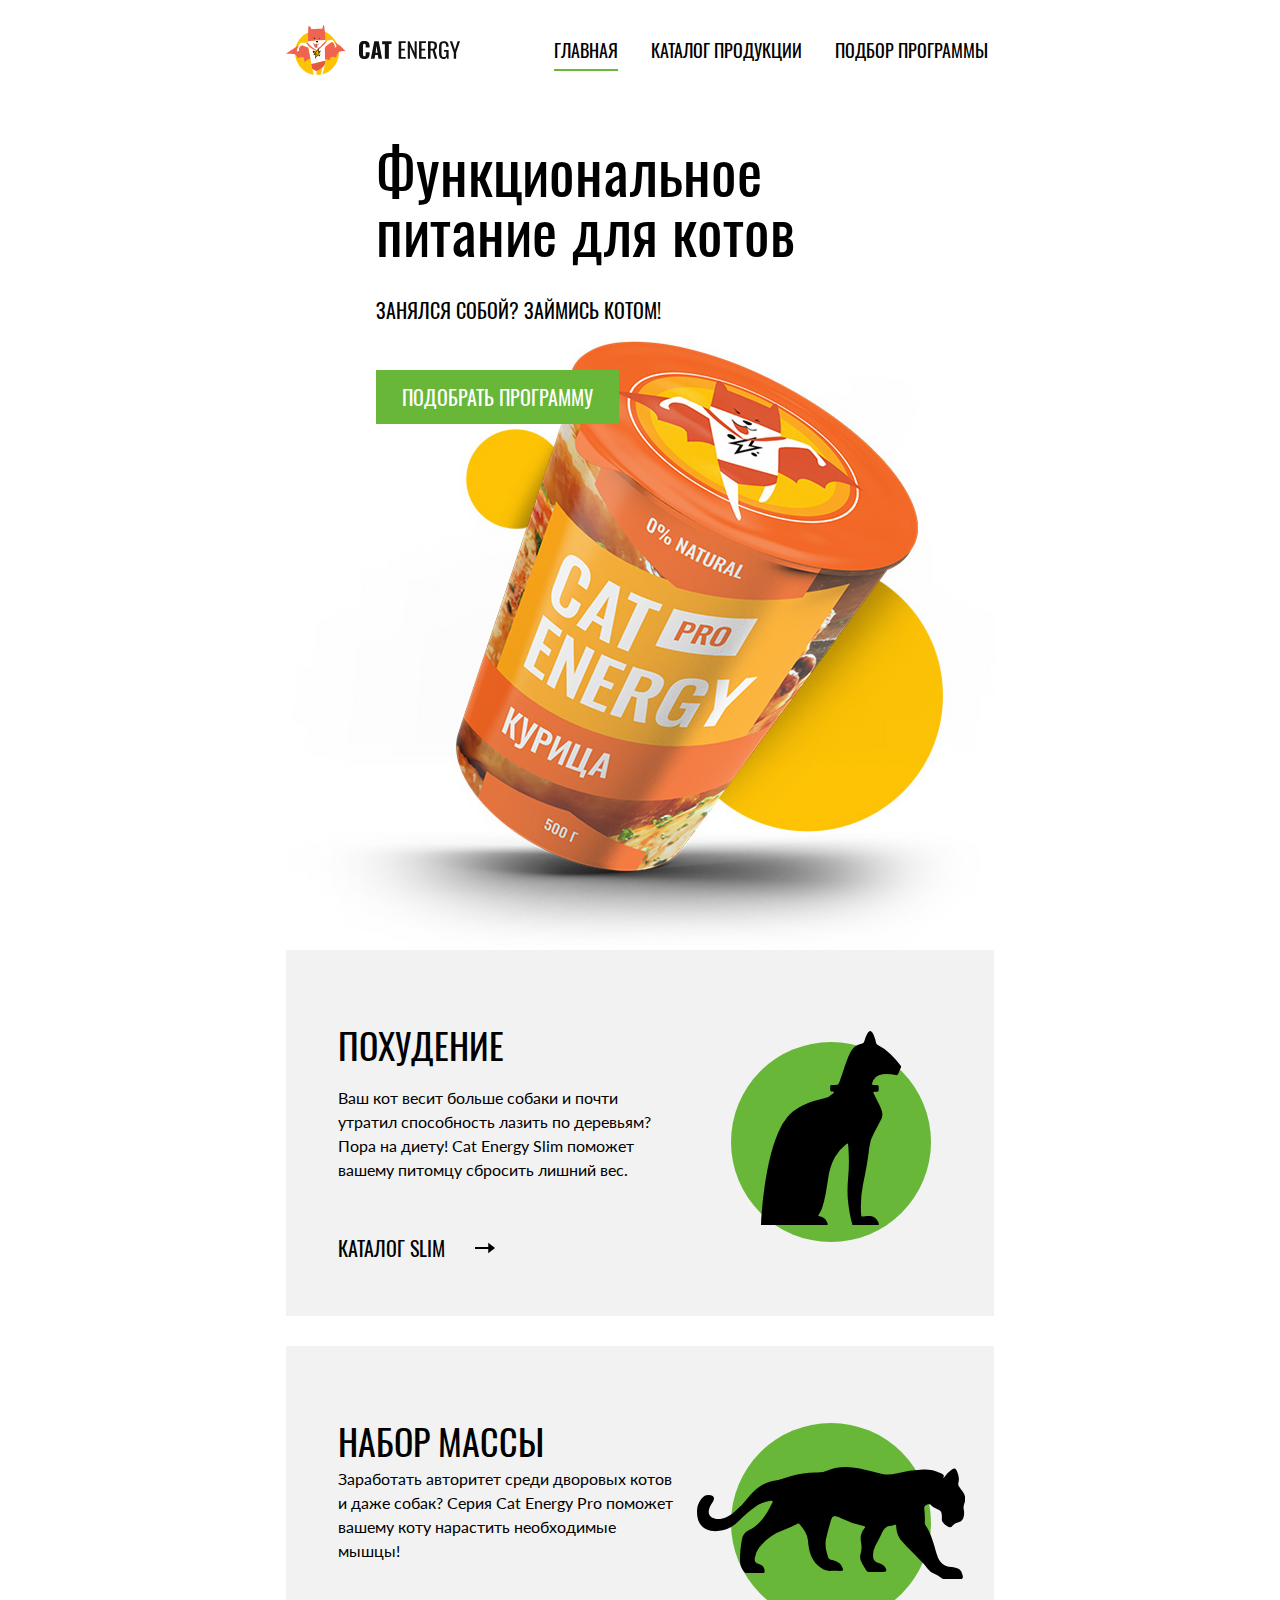
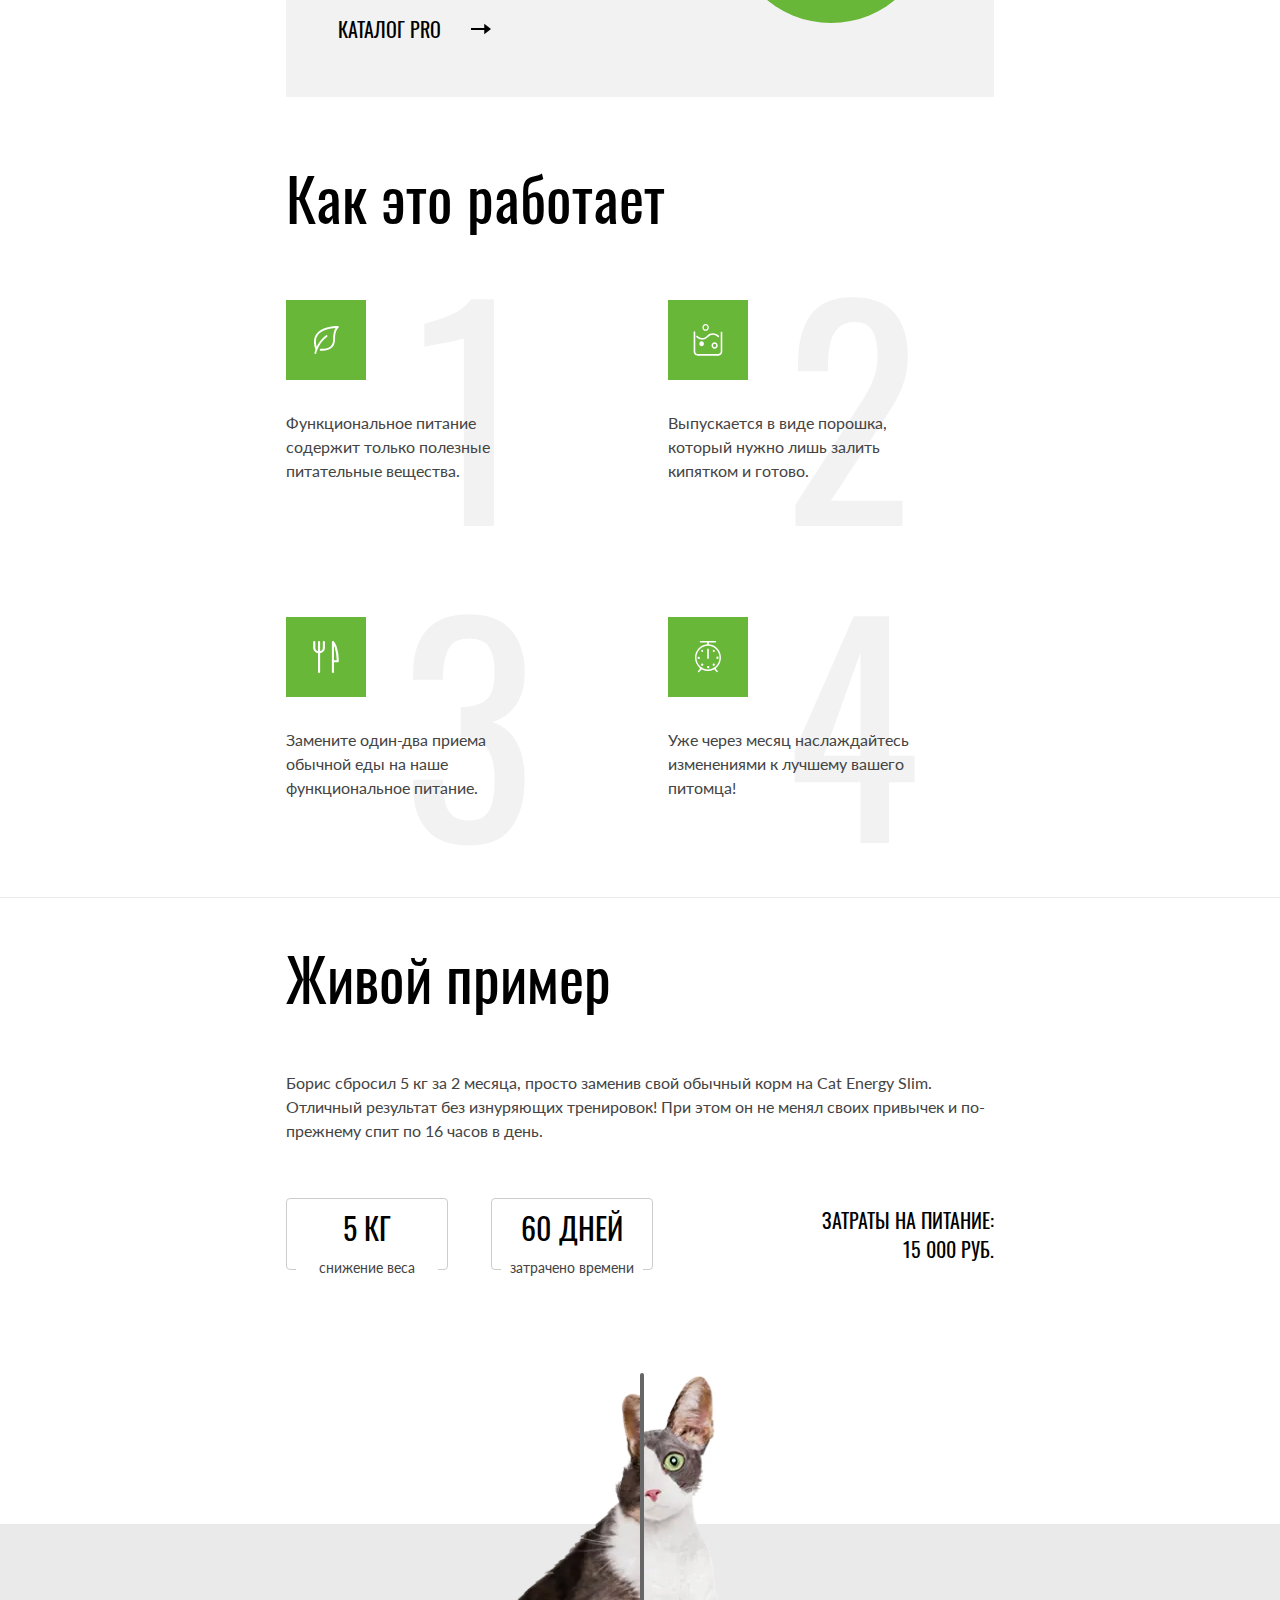
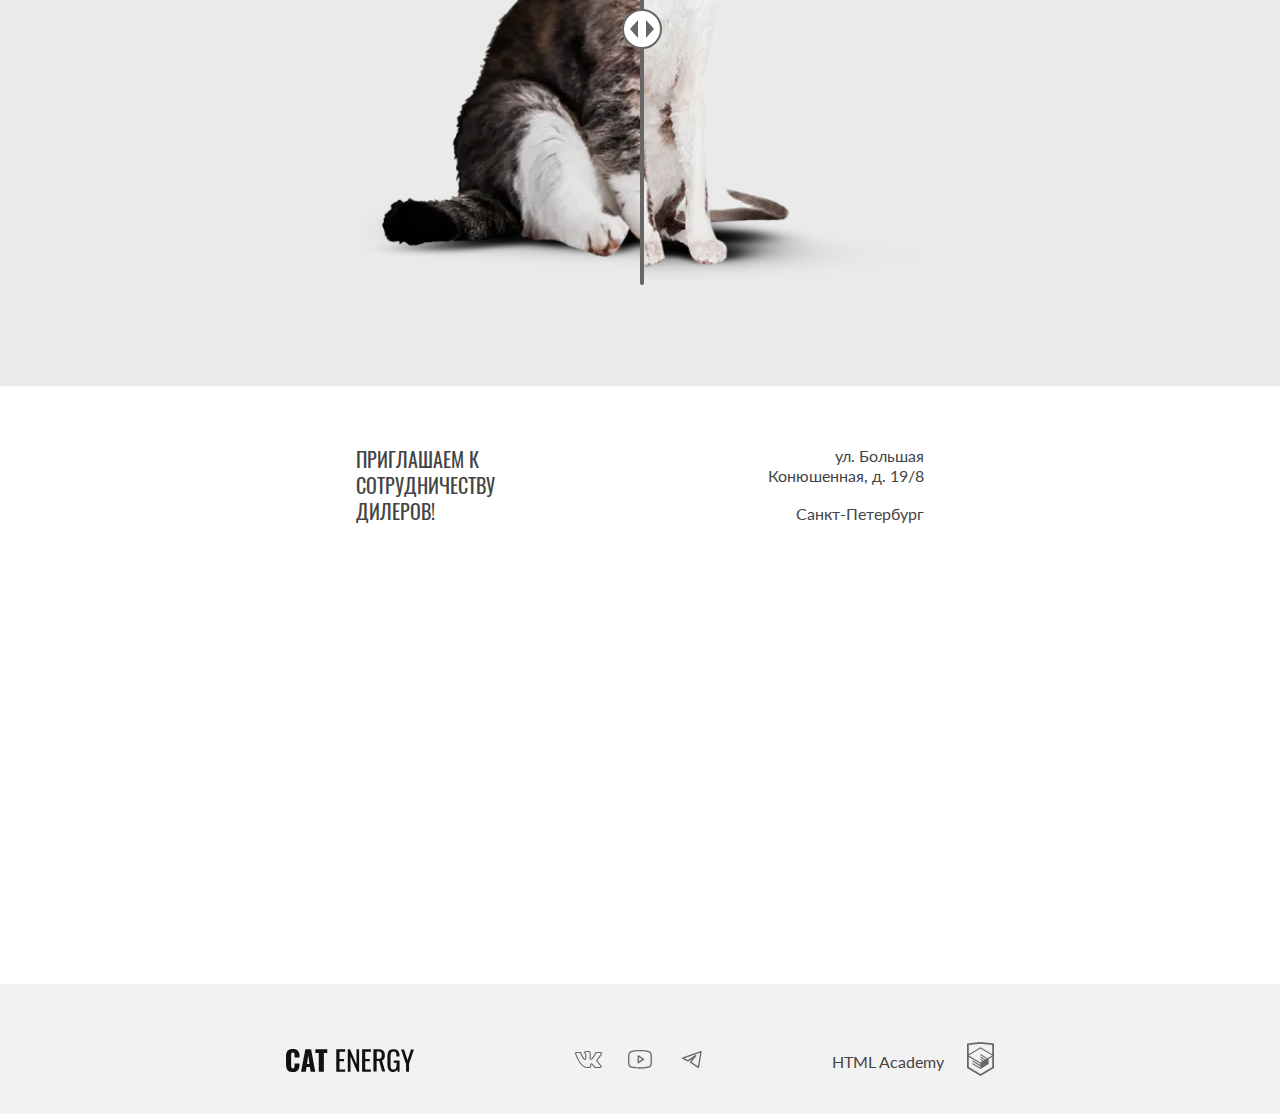
==== commit c2c4abf8: "Deploying to gh-pages from @ sirorezzka/2435007-cat-energy-31@be479ac1d20526f99ee2dc75907dec3f7ae2fa" ====
--- a/index.html
+++ b/index.html
@@ -1 +1 @@
-<!DOCTYPE html><html class="page" lang="ru"><head><meta charset="UTF-8"><title>Кэт Энерджи</title><meta name="viewport" content="width=device-width,initial-scale=1"><link rel="preload" href="styles/styles.css" as="style"><link rel="preload" href="../fonts/oswald/oswaldregular.woff2" as="font"><link rel="preload" href="../fonts/lato/Lato-Regular.woff2" as="font"><link rel="icon" href="favicon.ico"><link rel="icon" href="favicons/favicon.svg" type="image/svg+xml"><link rel="apple-touch-icon" href="favicons/180x180.png"><link rel="manifest" href="manifest.webmanifest.json"><link rel="stylesheet" href="styles/styles.css"><script src="scripts/index.js" defer="defer"></script></head><body class="page__body"><header class="header"><nav class="nav container nav--nojs"><a class="logo" href="index.html"><picture><source media="(min-width:1440px)" width="70" height="59" srcset="images/logo-desctop.svg" type="image/svg+xml"><source media="(min-width:768px)" width="60" height="50" srcset="images/logo-tablet.svg" type="image/svg+xml"><img class="logo__icon" src="images/logo-mobile.svg" width="33" height="38" alt="Логотип компании Кэт Энерджи."></picture><img class="logo__text" src="images/logo-text.svg" width="101" height="18" alt="Товарный знак компании Cat Energy."> </a><button class="nav__button nav__button--nojs" type="button"><span class="visually-hidden">Переключение меню</span></button><ul class="nav__list nav__list--nojs nav__list--closed"><li class="nav__item"><a class="nav__link nav__link--light nav__link--current" href="index.html">Главная</a></li><li class="nav__item"><a class="nav__link nav__link--light" href="catalog.html">Каталог продукции</a></li><li class="nav__item"><a class="nav__link nav__link--light" href="#">Подбор программы</a></li></ul></nav></header><main class="main-container"><section class="hero"><div class="container"><div class="hero__content"><h1 class="hero__title title-h1">Функциональное питание для котов</h1><p class="hero__text">Занялся собой? Займись котом!</p><div class="hero__picture"><picture><source media="(min-width:1440px)" width="552" height="499" srcset="images/hero-product@1x.png, images/hero-product@2x.png 2x" type="image/png"><source media="(min-width:768px)" width="709" height="609" srcset="images/hero-product-tablet@1x.png, images/hero-product-tablet@2x.png 2x" type="image/png"><img class="hero__image" src="images/hero-product-mobile@1x.png" srcset="images/hero-product-mobile@2x.png 2x" width="280" height="270" alt="Кэт Энерджи."></picture></div><a class="hero__button button button--primary" href="#">Подобрать программу</a></div></div></section><section class="programs"><div class="programs__container container"><h2 class="visually-hidden">Выбор программы</h2><ul class="programs__list"><li class="programs__item programs__item--slim"><h3 class="programs__item-header title-h2">Похудение</h3><p class="programs__item-text">Ваш кот весит больше собаки и почти утратил способность лазить по деревьям? Пора на диету! Cat Energy Slim поможет вашему питомцу сбросить лишний вес.</p><a class="programs__item-link" href="catalog.html">Каталог slim</a></li><li class="programs__item programs__item--fat"><h3 class="programs__item-header title-h2">Набор массы</h3><p class="programs__item-text">Заработать авторитет среди дворовых котов и даже собак? Серия Cat Energy Pro поможет вашему коту нарастить необходимые мышцы!</p><a class="programs__item-link" href="catalog.html">Каталог pro</a></li></ul></div></section><section class="instructions"><div class="instructions__content"><div class="container"><h2 class="instructions__title title-h1">Как это работает</h2><ul class="instructions__list"><li class="instructions__item instructions__item--useful"><p class="instructions__item-text">Функциональное питание содержит только полезные питательные вещества.</p></li><li class="instructions__item instructions__item--powder"><p class="instructions__item-text">Выпускается в виде порошка, который нужно лишь залить кипятком и готово.</p></li><li class="instructions__item instructions__item--meal"><p class="instructions__item-text">Замените один-два приема обычной еды на наше функциональное питание.</p></li><li class="instructions__item instructions__item--good"><p class="instructions__item-text">Уже через месяц наслаждайтесь изменениями к лучшему вашего питомца!</p></li></ul></div></div></section><section class="example"><div class="example__wrap container"><div class="example__container"><h2 class="example__title title-h1">Живой пример</h2><p class="example__text">Борис сбросил 5 кг за 2 месяца, просто заменив свой обычный корм на Cat Energy Slim. Отличный результат без изнуряющих тренировок! При этом он не менял своих привычек и по-прежнему спит по 16 часов в день.</p><div class="example__content"><ul class="example__list"><li class="example__item"><p class="example__item-header">5 КГ</p><p class="example__item-text">Снижение веса</p></li><li class="example__item"><p class="example__item-header">60 дней</p><p class="example__item-text">Затрачено времени</p></li></ul><div class="example__price"><span>Затраты на питание:</span> <span>15 000 РУБ.</span></div></div></div><div class="example__slider slider"><picture><source media="(min-width: 768px)" width="560" height="512" srcset="images/cat-fat-tablet@1x.webp, images/cat-fat-tablet@2x.webp 2x" type="image/webp"><source width="280" height="256" srcset="images/cat-fat-mobile@1x.webp, images/cat-fat-mobile@2x.webp 2x" type="image/webp"><source media="(min-width:768px)" width="560" height="512" srcset="images/cat-fat-tablet@1x.png, images/cat-fat-tablet@2x.png 2x" type="image/png"><img class="example__slider-image slider__image slider__image--state-before" src="images/cat-fat-mobile@1x.png" srcset="images/cat-fat-mobile@2x.png 2x" width="280" height="256" alt="Жирный кот."></picture><picture><source media="(min-width: 768px)" width="560" height="512" srcset="images/cat-slim-tablet@1x.webp, images/cat-slim-tablet@2x.webp 2x" type="image/webp"><source width="280" height="256" srcset="images/cat-slim-mobile@1x.webp, images/cat-slim-mobile@2x.webp 2x" type="image/webp"><source media="(min-width:768px)" width="560" height="512" srcset="images/cat-slim-tablet@1x.png, images/cat-slim-tablet@2x.png 2x" type="image/png"><img class="example__slider-image slider__image slider__image--state-after" src="images/cat-slim-mobile@1x.png" srcset="images/cat-slim-mobile@2x.png 2x" width="280" height="256" alt="Худой кот."></picture><button class="slider__button" type="button"><span class="visually-hidden">Ползунок слайдера</span></button></div></div></section><section class="contacts"><h2 class="visually-hidden">Контакты</h2><div class="contacts__container container"><div class="contacts__content"><div class="contacts__description"><h2 class="contacts__title title-h3">Приглашаем к сотрудничеству дилеров!</h2><address class="contacts__address">ул. Большая<br>Конюшенная, д. 19/8<br><span>Санкт-Петербург</span></address></div></div></div><div class="contacts__map contacts__map--nojs"><noscript><picture><source type="image/webp" media="(min-width: 1440px)" width="1440" height="400" srcset="images/map@1x.webp, images/map@2x.webp 2x"><source type="image/webp" media="(min-width: 768px)" width="768" height="400" srcset="images/map-tablet@1x.webp, images/map-tablet@2x.webp 2x"><source type="image/webp" srcset="images/map-mobile@1x.webp, images/map-mobile@2x.webp 2x"><source media="(min-width:1200px)" width="1440" height="400" srcset="images/map@1x.png, images/map@2x.png 2x" type="image/png"><source media="(min-width:768px)" width="768" height="400" srcset="images/map-tablet@1x.png, images/map-tablet@2x.png 2x" type="image/png"><img class="contacts__image" src="images/map-mobile@1x.png" srcset="images/map-mobile@2x.png 2x" width="320" height="362" alt="Карта."></picture></noscript><iframe src="https://www.google.com/maps/embed?pb=!1m18!1m12!1m3!1d1998.603787672859!2d30.32047247805643!3d59.93871647491515!2m3!1f0!2f0!3f0!3m2!1i1024!2i768!4f13.1!3m3!1m2!1s0x4696310fca145cc1%3A0x42b32648d8238007!2z0JHQvtC70YzRiNCw0Y8g0JrQvtC90Y7RiNC10L3QvdCw0Y8g0YPQuy4sIDE5LzgsINCh0LDQvdC60YIt0J_QtdGC0LXRgNCx0YPRgNCzLCAxOTExODY!5e0!3m2!1sru!2sru!4v1716108182416!5m2!1sru!2sru" width="320" height="362" allowfullscreen="" loading="lazy" referrerpolicy="no-referrer-when-downgrade" title="Офис компании по адресу ул. Большая Конюшенная, д. 19/8 Санкт-Петербург"></iframe></div></section></main><footer class="footer"><div class="footer__container container"><a class="footer__logo" href="index.html"><span class="visually-hidden">Логотип Cat Energy</span> <img class="footer__logo-icon" src="images/footer-logo.svg" width="128" height="24" alt="Кэт энерджи."></a><ul class="social"><li class="social__item"><a class="social__link social__link--vk" href="https://vk.com/htmlacademy" target="_blank" rel="noreferrer noopener"><span class="visually-hidden">Мы в вконтакте</span></a></li><li class="social__item"><a class="social__link social__link--youtube" href="https://www.youtube.com/@HTMLAcademyTV" target="_blank" rel="noreferrer noopener"><span class="visually-hidden">Мы на Ютубе</span></a></li><li class="social__item"><a class="social__link social__link--tg" href="https://t.me/htmlacademy" target="_blank" rel="noreferrer noopener"><span class="visually-hidden">Мы в телеграме</span></a></li></ul><a class="copyright" href="https://htmlacademy.ru/intensive/adaptive" target="_blank" rel="noreferrer noopener"><span class="copyright__text">HTML Academy</span></a></div></footer></body></html>+<!DOCTYPE html><html class="page" lang="ru"><head><meta charset="UTF-8"><title>Кэт Энерджи</title><meta name="viewport" content="width=device-width,initial-scale=1"><link rel="preload" href="styles/styles.css" as="style"><link rel="preload" href="../fonts/oswald/oswaldregular.woff2" as="font"><link rel="preload" href="../fonts/lato/Lato-Regular.woff2" as="font"><link rel="icon" href="favicon.ico"><link rel="icon" href="favicons/favicon.svg" type="image/svg+xml"><link rel="apple-touch-icon" href="favicons/180x180.png"><link rel="manifest" href="manifest.webmanifest.json"><link rel="stylesheet" href="styles/styles.css"><script src="scripts/index.js" defer="defer"></script></head><body class="page__body"><header class="header"><nav class="nav container nav--nojs"><a class="logo" href="index.html"><picture><source media="(min-width:1440px)" width="70" height="59" srcset="images/logo-desctop.svg" type="image/svg+xml"><source media="(min-width:768px)" width="60" height="50" srcset="images/logo-tablet.svg" type="image/svg+xml"><img class="logo__icon" src="images/logo-mobile.svg" width="33" height="38" alt="Логотип компании Кэт Энерджи."></picture><img class="logo__text" src="images/logo-text.svg" width="101" height="18" alt="Товарный знак компании Cat Energy."> </a><button class="nav__button nav__button--nojs" type="button"><span class="visually-hidden">Переключение меню</span></button><ul class="nav__list nav__list--nojs nav__list--closed"><li class="nav__item"><a class="nav__link nav__link--light nav__link--current" href="index.html">Главная</a></li><li class="nav__item"><a class="nav__link nav__link--light" href="catalog.html">Каталог продукции</a></li><li class="nav__item"><a class="nav__link nav__link--light" href="#">Подбор программы</a></li></ul></nav></header><main class="main-container"><section class="hero"><div class="container"><div class="hero__content"><h1 class="hero__title title-h1">Функциональное питание для котов</h1><p class="hero__text">Занялся собой? Займись котом!</p><div class="hero__picture"><picture><source media="(min-width:1440px)" width="552" height="499" srcset="images/hero-product@1x.png, images/hero-product@2x.png 2x" type="image/png"><source media="(min-width:768px)" width="709" height="609" srcset="images/hero-product-tablet@1x.png, images/hero-product-tablet@2x.png 2x" type="image/png"><img class="hero__image" src="images/hero-product-mobile@1x.png" srcset="images/hero-product-mobile@2x.png 2x" width="280" height="270" alt="Кэт Энерджи."></picture></div><a class="hero__button button button--primary" href="#">Подобрать программу</a></div></div></section><section class="programs"><div class="programs__container container"><h2 class="visually-hidden">Выбор программы</h2><ul class="programs__list"><li class="programs__item programs__item--slim"><h3 class="programs__item-header title-h2">Похудение</h3><p class="programs__item-text">Ваш кот весит больше собаки и почти утратил способность лазить по деревьям? Пора на диету! Cat Energy Slim поможет вашему питомцу сбросить лишний вес.</p><a class="programs__item-link" href="catalog.html">Каталог slim</a></li><li class="programs__item programs__item--fat"><h3 class="programs__item-header title-h2">Набор массы</h3><p class="programs__item-text">Заработать авторитет среди дворовых котов и даже собак? Серия Cat Energy Pro поможет вашему коту нарастить необходимые мышцы!</p><a class="programs__item-link" href="catalog.html">Каталог pro</a></li></ul></div></section><section class="instructions"><div class="instructions__content"><div class="container"><h2 class="instructions__title title-h1">Как это работает</h2><ul class="instructions__list"><li class="instructions__item instructions__item--useful"><p class="instructions__item-text">Функциональное питание содержит только полезные питательные вещества.</p></li><li class="instructions__item instructions__item--powder"><p class="instructions__item-text">Выпускается в виде порошка, который нужно лишь залить кипятком и готово.</p></li><li class="instructions__item instructions__item--meal"><p class="instructions__item-text">Замените один-два приема обычной еды на наше функциональное питание.</p></li><li class="instructions__item instructions__item--good"><p class="instructions__item-text">Уже через месяц наслаждайтесь изменениями к лучшему вашего питомца!</p></li></ul></div></div></section><section class="example"><div class="example__wrap container"><div class="example__container"><h2 class="example__title title-h1">Живой пример</h2><p class="example__text">Борис сбросил 5 кг за 2 месяца, просто заменив свой обычный корм на Cat Energy Slim. Отличный результат без изнуряющих тренировок! При этом он не менял своих привычек и по-прежнему спит по 16 часов в день.</p><div class="example__content"><ul class="example__list"><li class="example__item"><p class="example__item-header">5 КГ</p><p class="example__item-text">Снижение веса</p></li><li class="example__item"><p class="example__item-header">60 дней</p><p class="example__item-text">Затрачено времени</p></li></ul><div class="example__price"><span>Затраты на питание:</span> <span>15 000 РУБ.</span></div></div></div><div class="example__slider slider"><picture><source media="(min-width: 768px)" width="560" height="512" srcset="images/cat-fat-tablet@1x.webp, images/cat-fat-tablet@2x.webp 2x" type="image/webp"><source width="280" height="256" srcset="images/cat-fat-mobile@1x.webp, images/cat-fat-mobile@2x.webp 2x" type="image/webp"><source media="(min-width:768px)" width="560" height="512" srcset="images/cat-fat-tablet@1x.png, images/cat-fat-tablet@2x.png 2x" type="image/png"><img class="example__slider-image slider__image slider__image--state-before" src="images/cat-fat-mobile@1x.png" srcset="images/cat-fat-mobile@2x.png 2x" width="280" height="256" alt="Жирный кот."></picture><picture><source media="(min-width: 768px)" width="560" height="512" srcset="images/cat-slim-tablet@1x.webp, images/cat-slim-tablet@2x.webp 2x" type="image/webp"><source width="280" height="256" srcset="images/cat-slim-mobile@1x.webp, images/cat-slim-mobile@2x.webp 2x" type="image/webp"><source media="(min-width:768px)" width="560" height="512" srcset="images/cat-slim-tablet@1x.png, images/cat-slim-tablet@2x.png 2x" type="image/png"><img class="example__slider-image slider__image slider__image--state-after" src="images/cat-slim-mobile@1x.png" srcset="images/cat-slim-mobile@2x.png 2x" width="280" height="256" alt="Худой кот."></picture><button class="slider__button" type="button"><span class="visually-hidden">Ползунок слайдера</span></button></div></div></section><section class="contacts"><h2 class="visually-hidden">Контакты</h2><div class="contacts__container container"><div class="contacts__content"><h2 class="contacts__title title-h3">Приглашаем к сотрудничеству дилеров!</h2><address class="contacts__address">ул. Большая<br>Конюшенная, д. 19/8<br><span>Санкт-Петербург</span></address></div></div><div class="contacts__map contacts__map--nojs"><noscript><picture><source type="image/webp" media="(min-width: 1440px)" width="1440" height="400" srcset="images/map@1x.webp, images/map@2x.webp 2x"><source type="image/webp" media="(min-width: 768px)" width="768" height="400" srcset="images/map-tablet@1x.webp, images/map-tablet@2x.webp 2x"><source type="image/webp" srcset="images/map-mobile@1x.webp, images/map-mobile@2x.webp 2x"><source media="(min-width:1200px)" width="1440" height="400" srcset="images/map@1x.png, images/map@2x.png 2x" type="image/png"><source media="(min-width:768px)" width="768" height="400" srcset="images/map-tablet@1x.png, images/map-tablet@2x.png 2x" type="image/png"><img class="contacts__image" src="images/map-mobile@1x.png" srcset="images/map-mobile@2x.png 2x" width="320" height="362" alt="Карта."></picture></noscript><iframe src="https://www.google.com/maps/embed?pb=!1m18!1m12!1m3!1d1998.603787672859!2d30.32047247805643!3d59.93871647491515!2m3!1f0!2f0!3f0!3m2!1i1024!2i768!4f13.1!3m3!1m2!1s0x4696310fca145cc1%3A0x42b32648d8238007!2z0JHQvtC70YzRiNCw0Y8g0JrQvtC90Y7RiNC10L3QvdCw0Y8g0YPQuy4sIDE5LzgsINCh0LDQvdC60YIt0J_QtdGC0LXRgNCx0YPRgNCzLCAxOTExODY!5e0!3m2!1sru!2sru!4v1716108182416!5m2!1sru!2sru" width="320" height="362" allowfullscreen="" loading="lazy" referrerpolicy="no-referrer-when-downgrade" title="Офис компании по адресу ул. Большая Конюшенная, д. 19/8 Санкт-Петербург"></iframe></div></section></main><footer class="footer"><div class="footer__container container"><a class="footer__logo" href="index.html"><span class="visually-hidden">Логотип Cat Energy</span> <img class="footer__logo-icon" src="images/footer-logo.svg" width="128" height="24" alt="Кэт энерджи."></a><ul class="social"><li class="social__item"><a class="social__link social__link--vk" href="https://vk.com/htmlacademy" target="_blank" rel="noreferrer noopener"><span class="visually-hidden">Мы в вконтакте</span></a></li><li class="social__item"><a class="social__link social__link--youtube" href="https://www.youtube.com/@HTMLAcademyTV" target="_blank" rel="noreferrer noopener"><span class="visually-hidden">Мы на Ютубе</span></a></li><li class="social__item"><a class="social__link social__link--tg" href="https://t.me/htmlacademy" target="_blank" rel="noreferrer noopener"><span class="visually-hidden">Мы в телеграме</span></a></li></ul><a class="copyright" href="https://htmlacademy.ru/intensive/adaptive" target="_blank" rel="noreferrer noopener"><span class="copyright__text">HTML Academy</span></a></div></footer></body></html>--- a/styles/styles.css
+++ b/styles/styles.css
@@ -1 +1 @@
-@font-face{font-family:Lato;font-weight:400;font-style:normal;src:url(../fonts/lato/Lato-Regular.woff2)format("woff2");font-display:swap}@font-face{font-family:Oswald;font-weight:400;font-style:normal;src:url(../fonts/oswald/oswaldregular.woff2)format("woff2");font-display:swap}*,:before,:after{box-sizing:border-box}html{height:100%}body{color:#444;background-color:#fff;height:100%;margin:0;font-family:Lato,sans-serif;font-size:14px;font-weight:400;line-height:18px}@media (width>=768px){body{font-size:16px;line-height:24px}}img{object-fit:contain;vertical-align:middle;max-width:100%;height:auto}.visually-hidden{clip:rect(0 0 0 0);-webkit-clip-path:inset(100%);clip-path:inset(100%);white-space:nowrap;border:0;width:1px;height:1px;margin:-1px;padding:0;position:absolute;overflow:hidden}.button{text-transform:uppercase;text-align:center;font-family:Oswald,sans-serif;text-decoration:none;display:inline-block}.button:hover,.button:focus{background-color:#5eaa2f}.button:active{color:#ffffff4d;background-color:#5eaa2f}.button--primary{color:#fff;background-color:#68b738;padding:10px 15px;font-size:20px;line-height:26px}.button--secondary{color:#fff;background-color:#68b738;padding:10px 26px;font-size:16px;line-height:20px}.button--tertiary{color:#fff;background-color:#68b738;padding:15px 81px;font-size:20px;line-height:26px}.button--accent{color:#444;background-color:#f2f2f2;padding:10px 26px;font-size:16px;line-height:20px}.button--accent:hover,.button--accent:focus{background-color:#ebebeb}.button--accent:active{color:#444;background-color:#ebebeb}.container{width:100%;margin:0 auto;padding:0 20px}@media (width>=768px){.container{max-width:768px;padding:0 30px}}@media (width>=1440px){.container{max-width:1280px;padding:0 30px}}.header{border-bottom:1px solid #ebebeb;justify-content:space-between;align-items:center;display:flex;position:relative}@media (width>=768px){.header{border-bottom:none}}.header__container{flex-wrap:wrap;justify-content:space-between;align-items:center;display:flex}@media (width>=768px){.header__container{padding-top:25px}}@media (width>=1440px){.header__container{padding-top:55px}}.footer{background-color:#f2f2f2}.footer__container{flex-direction:column;justify-content:center;align-items:center;gap:20px;padding-top:40px;padding-bottom:20px;display:flex}@media (width>=768px){.footer__container{flex-direction:row;justify-content:space-between}.footer__logo{width:100%}}.title-h1{color:#000;font-family:Oswald,sans-serif;font-size:36px;line-height:36px}@media (width>=768px){.title-h1{font-size:60px;line-height:60px}}.title-h2{color:#000;text-transform:uppercase;font-family:Oswald,sans-serif;font-size:24px;line-height:37px}@media (width>=768px){.title-h2{font-size:36px;line-height:36px}}.title-h3{color:#222;text-transform:uppercase;margin:0;font-family:Oswald,sans-serif;font-size:16px;line-height:20px}@media (width>=768px){.title-h3{font-size:20px;line-height:24px}}.title-with-line:before{content:"";z-index:-1;background:#68b738;width:100vw;height:2px;display:block;position:absolute;top:10px;right:0;box-shadow:100vw 0 #68b738}@media (width>=768px){.title-with-line:before{top:14px}}@media (width>=1440px){.title-with-line:before{top:18px}}.title-line-secondary{background:#fff;width:-moz-fit-content;width:fit-content;box-shadow:-40px 0 #fff,40px 0 #fff}@media (width>=768px){.title-line-secondary{padding-left:40px;font-size:32px;line-height:32px;box-shadow:0 0 #fff,40px 0 #fff}}@media (width>=1440px){.title-line-secondary{padding-left:0;font-size:40px;line-height:40px;box-shadow:-40px 0 #fff,40px 0 #fff}}.nav{background-color:#fff;flex-grow:1;justify-content:space-between;align-items:center;padding-top:13px;padding-bottom:12px;display:flex}@media (width>=768px){.nav{padding-top:12px}}@media (width>=1440px){.nav{background:0 0;padding-top:50px}}.nav__list{color:#000;text-transform:uppercase;z-index:2;margin:0;padding:0;font-family:Oswald,sans-serif;font-size:20px;line-height:20px;list-style-type:none;display:none}@media (width>=768px){.nav__list{flex-flow:wrap;justify-content:start;gap:33px;min-width:440px;font-size:18px;line-height:24px;display:flex}}@media (width>=1440px){.nav__list{max-width:600px;font-size:20px;line-height:20px}}.nav__list--open{z-index:2;background-color:#fff;width:100vw;display:block;position:absolute;top:100%;left:0}@media (width>=768px){.nav__list--open{display:none}}.nav__item{text-align:center;border-top:1px solid #ebebeb;padding:23px 0}@media (width>=768px){.nav__item{border:none;padding:26px 0;display:inline-block}}.nav__link{color:#000;text-decoration:none}.nav__link:hover,.nav__link:focus{opacity:.6}.nav__link:active{opacity:0;border-bottom:2px solid #68b738;padding-bottom:8px}.nav__link:visited{opacity:.3}@media (width>=1440px){.nav__link--light{color:#fff}}.nav__link--current{border-bottom:none}@media (width>=768px){.nav__link--current{border-bottom:2px solid #68b738;padding:6px 0}}@media (width>=1440px){.nav__link--light.nav__link--current{border-bottom:2px solid #fff}}.nav__button{background-color:#fff;background-image:url(../icons/stack.svg#burger);background-repeat:no-repeat;background-size:contain;border:none;width:24px;height:24px}.nav__button:hover,.nav__button:focus{opacity:.6}.nav__button:active{opacity:none}.nav__button--close{background-image:url(../icons/stack.svg#close-mobile)}@media (width>=768px){.nav__button{display:none}}.nav--nojs{width:100%}.logo{flex-grow:1;gap:13px;margin:0;display:flex}@media (width>=768px){.logo{justify-content:space-between;max-width:174px}}@media (width>=1440px){.logo{max-width:202px}}.logo__text{align-self:center;margin:0 auto;display:flex}@media (width>=768px){.logo__text{flex-grow:1;margin:0}}.hero{position:relative}.hero:before{content:"";z-index:-1;background-image:-webkit-linear-gradient(270deg,#68b738d9,#68b738d9),-webkit-image-set(url(../../images/bg-hero-cat-mobile@1x.webp) 1x type("image/webp"),url(../../images/hero-background-cat@1x.png) 1x type("image/png"),url(../../images/hero-background-cat@2x.webp) 2x type("image/webp"),url(../../images/hero-background-cat@2x.png) 2x type("image/png")),-webkit-linear-gradient(270deg,#3f3e43,#504f54);background-image:linear-gradient(270deg,#68b738d9,#68b738d9),image-set("../../images/bg-hero-cat-mobile@1x.webp" 1x type("image/webp"),"../../images/hero-background-cat@1x.png" 1x type("image/png"),"../../images/hero-background-cat@2x.webp" 2x type("image/webp"),"../../images/hero-background-cat@2x.png" 2x type("image/png")),linear-gradient(270deg,#3f3e43,#504f54);background-position:50%;background-repeat:no-repeat;background-size:auto 302px;width:100%;height:302px;display:block;position:absolute}@media (width>=768px){.hero:before{display:none}}@media (width>=1440px){.hero:before{background-image:-webkit-linear-gradient(270deg,#68b738d9,#68b738d9),-webkit-image-set(url(../../images/bg-hero-cat-mobile@1x.webp) 1x type("image/webp"),url(../../images/hero-background-cat-desktop@1x.png) 1x type("image/png"),url(../../images/hero-background-cat-desktop@2x.webp) 2x type("image/webp"),url(../../images/hero-background-cat-desktop@2x.png) 2x type("image/png")),-webkit-linear-gradient(270deg,#525257,#404045);background-image:linear-gradient(270deg,#68b738d9,#68b738d9),image-set("../../images/bg-hero-cat-mobile@1x.webp" 1x type("image/webp"),"../../images/hero-background-cat-desktop@1x.png" 1x type("image/png"),"../../images/hero-background-cat-desktop@2x.webp" 2x type("image/webp"),"../../images/hero-background-cat-desktop@2x.png" 2x type("image/png")),linear-gradient(270deg,#525257,#404045);background-position:0 100%;background-size:auto;width:50%;height:calc(100% + 114px);display:block;top:-134px;right:0}}.hero__content{text-align:center;flex-direction:column;align-items:center;padding-top:25px;display:flex}@media (width>=768px){.hero__content{text-align:left;align-items:start;padding-top:10px;padding-left:90px}}@media (width>=1440px){.hero__content{text-align:left;width:48%;padding-top:70px;padding-bottom:184px;padding-left:80px;position:relative}}.hero__title{color:#fff;margin:0;padding-bottom:13px}@media (width>=768px){.hero__title{color:#000;max-width:560px;padding-top:30px;padding-bottom:40px}}@media (width>=1440px){.hero__title{padding-top:20px}}.hero__text{color:#fff;text-transform:uppercase;margin-bottom:29px;font-family:Oswald,sans-serif;line-height:14px}@media (width>=768px){.hero__text{color:#000;z-index:1;margin:0 0 50px;font-size:20px;line-height:20px}}@media (width>=1440px){.hero__text{margin-bottom:50px}}@media (width>=768px){.hero__picture{order:2;margin-top:-103px;margin-left:-90px;top:16px;left:76%}}@media (width>=1440px){.hero__picture{position:absolute;top:110px;left:92%}}.hero__image{max-width:initial;margin:0 auto;display:block}.hero__button{z-index:2;margin-bottom:20px;padding:8px 63px;font-size:16px;line-height:26px;position:relative}@media (width>=768px){.hero__button{padding:14px 26px;font-size:20px}}@media (width>=1440px){.hero__button{padding:14px 26px}}.programs__container{padding-top:0}@media (width>=768px){.programs__container{padding-top:0}}@media (width>=1440px){.programs__container{padding-top:62px}}.programs__list{flex-direction:column;justify-content:space-around;gap:20px;margin:0;padding:0 0 20px;list-style-type:none;display:flex}@media (width>=768px){.programs__list{gap:30px}}@media (width>=1440px){.programs__list{flex-direction:row;justify-content:space-between;gap:80px}}.programs__item{background-color:#f2f2f2;grid-template-columns:70px 1fr;grid-template-areas:"icon title""content content""button button";min-height:266px;padding:20px;display:grid}@media (width>=768px){.programs__item{grid-template-columns:340px 1fr;grid-template-areas:"title icon""content content""button button";padding:77px 0 53px 52px}}@media (width>=1440px){.programs__item{grid-template-columns:257px 1fr;grid-template-areas:"icon title""content content""button button";padding:47px 61px 55px 52px}}.programs__item--slim:before{content:"";background-image:url(../icons/stack.svg#cat);background-repeat:no-repeat;background-size:50px 53px;width:50px;height:53px;margin:-3px 0 0;display:block}@media (width>=768px){.programs__item--slim:before{background-size:200px 211px;width:200px;height:211px;margin:4px 0 0 53px}}@media (width>=1440px){.programs__item--slim:before{background-size:100px 106px;width:100px;height:106px;margin:-6px 0 0}}.programs__item--fat:before{content:"";background-image:url(../icons/stack.svg#gepard);background-repeat:no-repeat;background-size:67px 50px;width:67px;height:50px;margin-left:-10px;display:block}@media (width>=768px){.programs__item--fat:before{background-size:268px 200px;width:268px;height:200px;margin-left:19px}}@media (width>=1440px){.programs__item--fat:before{background-size:134px 100px;width:134px;height:100px;margin-left:-25px}}.programs__item-header{grid-area:title;margin:10px 0 0;padding:0}@media (width>=768px){.programs__item-header{margin:0 0 24px}}@media (width>=1440px){.programs__item-header{min-width:210px;margin:30px 0 0}}.programs__item-link{color:#000;text-transform:uppercase;grid-area:button;align-items:center;gap:15px;max-width:max-content;margin-top:20px;font-family:Oswald,sans-serif;font-size:16px;line-height:16px;text-decoration:none;display:flex}.programs__item-link:after{content:"";background-color:#000;min-width:32px;height:12px;margin-left:15px;transition:-webkit-mask-position .3s,mask-position .3s;display:block;-webkit-mask-image:url(../icons/stack.svg#arrow);mask-image:url(../icons/stack.svg#arrow);-webkit-mask-position:-8px;mask-position:-8px;-webkit-mask-repeat:no-repeat;mask-repeat:no-repeat}.programs__item-link:hover:after{-webkit-mask-position:0;mask-position:0}.programs__item-link:active{opacity:.3}@media (width>=768px){.programs__item-link{margin-top:-9px;font-size:20px;line-height:30px}}.programs__item-text{border-bottom:1px solid #cdcdcd;grid-area:content;margin-bottom:10px;padding-bottom:5px}@media (width>=768px){.programs__item-text{color:#000;border-bottom:none;max-width:340px;margin:-156px 0 0;padding-bottom:10px}}@media (width>=1440px){.programs__item-text{max-width:500px;margin:40px 0 0;padding-bottom:36px}}.instructions{padding-bottom:34px}@media (width>=768px){.instructions__content{border-bottom:1px solid #ebebeb}}@media (width>=1440px){.instructions__content{border:none}}.instructions__title{margin-bottom:43px}@media (width>=768px){.instructions__title{margin-top:50px;margin-bottom:73px}}@media (width>=1440px){.instructions__title{margin-top:55px}}.instructions__list{flex-direction:column;justify-content:space-between;gap:20px;margin:0;padding:0;list-style-type:none;display:flex}@media (width>=768px){.instructions__list{flex-flow:wrap;justify-content:start;gap:37px 132px}}@media (width>=1440px){.instructions__list{gap:73px}}.instructions__item{counter-increment:instructions 1;justify-content:start;gap:20px;display:flex;position:relative}@media (width>=768px){.instructions__item{flex-direction:column;gap:31px;min-width:249px;min-height:280px}}.instructions__item:before{content:"";background-color:#68b738;background-position:50%;background-repeat:no-repeat;min-width:60px;min-height:60px;display:block}@media (width>=768px){.instructions__item:before{max-width:80px;min-height:80px}.instructions__item:after{content:counter(instructions);color:#f2f2f2;z-index:-1;justify-content:center;align-items:start;width:134px;font-family:Oswald,sans-serif;font-size:280px;line-height:200px;display:flex;position:absolute;top:0;right:0}}.instructions__item--useful:before{content:"";background-image:url(../icons/stack.svg#icon-leaf);background-position:50%;background-repeat:no-repeat;background-size:30px 32px}.instructions__item--powder:before{content:"";background-image:url(../icons/stack.svg#icon-powder);background-position:50%;background-repeat:no-repeat;background-size:30px 32px}.instructions__item--meal:before{content:"";background-image:url(../icons/stack.svg#icon-eat);background-position:50%;background-repeat:no-repeat;background-size:30px 32px}.instructions__item--good:before{content:"";background-image:url(../icons/stack.svg#icon-time);background-position:50%;background-repeat:no-repeat;background-size:30px 32px}.instructions__item-text{word-break:break-word;margin:0}@media (width>=768px){.instructions__item-text{max-width:250px}}.example{background-color:#eaeaea;position:relative}@media (width>=768px){.example{background-color:#0000;padding-bottom:101px}}@media (width>=1440px){.example{padding-bottom:0}.example .example__wrap{flex-direction:row;display:flex}}.example:after{content:"";z-index:-1;background-color:#eaeaea;height:462px;display:none;position:absolute;bottom:0;left:0;right:0}@media (width>=768px){.example:after{content:"";background-color:#eaeaea;display:block}}.example__container{flex-flow:column wrap;align-items:start;padding-top:25px;padding-bottom:20px;display:flex}@media (width>=768px){.example__container{padding-bottom:83px}}@media (width>=1440px){.example__container{flex-direction:row;justify-content:space-between;max-width:436px;padding-top:10px}}.example__content{flex-direction:column;justify-content:space-between;gap:20px;width:100%;display:flex}@media (width>=768px){.example__content{flex-direction:row;justify-content:space-between;align-items:center}}@media (width>=1440px){.example__content{flex-direction:column;justify-content:start;align-items:start;max-width:436px}}.example__title{margin:0;line-height:40px}@media (width>=1440px){.example__title{padding-bottom:76px}}.example__text{color:#444;margin:0;padding-top:42px;padding-bottom:6px;font-family:Lato,sans-serif}@media (width>=768px){.example__text{padding-top:74px;padding-bottom:35px;font-size:16px}}@media (width>=1440px){.example__text{padding-top:80px}}.example__list{text-align:center;flex-direction:row;justify-content:center;gap:32px;padding:0;display:flex}@media (width>=768px){.example__list{gap:43px;font-size:20px}}.example__item{border:1px solid #cdcdcd;border-radius:4px;width:124px;min-height:56px;list-style-type:none;display:block;position:relative}@media (width>=768px){.example__item{width:162px;min-height:72px}}.example__item-header{color:#000;text-transform:uppercase;text-align:center;margin:0;padding-top:14px;font-family:Oswald,sans-serif;font-size:24px}@media (width>=768px){.example__item-header{padding-top:10px;font-size:30px;line-height:37px}}.example__item-text{color:#444;text-align:center;text-transform:lowercase;background-color:#eaeaea;background-size:87px 24px;width:87px;margin:0;padding-left:10px;padding-right:10px;font-family:Lato,sans-serif;font-size:12px;line-height:12px;position:absolute;bottom:-16px;left:20px}@media (width>=768px){.example__item-text{background-color:#fff;background-size:142px 27px;width:142px;padding-left:1px;padding-right:1px;font-size:14px;line-height:14px;bottom:-6px;left:9px}}@media (width>=1440px){.example__item-text{background-color:#eaeaea}}.example__price{color:#000;text-transform:uppercase;text-align:center;font-family:Oswald,sans-serif;line-height:20px}@media (width>=768px){.example__price{flex-flow:column wrap;justify-content:center;align-items:end;gap:9px;font-size:20px;display:flex}}@media (width>=1440px){.example__price{flex-flow:wrap;justify-content:start;gap:63px;width:100%}}.example__slider{z-index:1;aspect-ratio:280/256;grid-template-columns:1fr 1fr;width:min(100%,560px);margin:0 auto;display:grid;position:relative}@media (width>=1440px){.example__slider{grid-area:1/2/3/3}.slider{max-height:512px}}.slider__button{cursor:pointer;background-color:#666;border:none;border-radius:2px;width:4px;height:100%;padding:0;display:block;position:absolute;top:0;left:50%}.slider__button:before{content:"";background-color:#fff;border:2px solid #666;border-radius:50%;width:40px;height:40px;position:absolute;top:50%;left:50%;transform:translate(-50%,-50%)}.slider__button:after{content:"";background-color:#666;width:24px;height:18px;position:absolute;top:50%;left:50%;transform:translate(-50%,-50%);-webkit-mask-image:url(../icons/stack.svg#slider-arrows);mask-image:url(../icons/stack.svg#slider-arrows);-webkit-mask-position:50%;mask-position:50%;-webkit-mask-size:24px 18px;mask-size:24px 18px;-webkit-mask-repeat:no-repeat;mask-repeat:no-repeat}.slider__button:hover,.slider__button:focus{background-color:#68b738}.slider__button:hover:before,.slider__button:focus:before{border:2px solid #68b738}.slider__button:hover:after,.slider__button:focus:after{background-color:#68b738}.slider__button:active{background-color:#68b7384d}.slider__button:active:before{border:2px solid #68b7384d}.slider__button:active:after{background-color:#68b7384d}.slider__image{object-fit:cover;max-width:initial;width:100%;height:100%;display:block}.slider__image--state-before{object-position:left}.slider__image--state-after{object-position:right}.contacts{position:relative}.contacts__container--accient{background-color:#f2f2f2}@media (width>=1440px){.contacts__content{z-index:2;background-color:#fff;display:block;position:absolute;top:95px}.contacts__content--accient{background-color:#fff}}.contacts__description{flex-flow:wrap;justify-content:space-between;padding:26px 20px;display:flex}@media (width>=768px){.contacts__description{padding:60px 70px}}.contacts__title{color:#444;text-transform:uppercase;max-width:50%;margin:0;font-family:Oswald,sans-serif;font-size:16px;font-weight:400;line-height:20px}@media (width>=768px){.contacts__title{max-width:220px;font-size:20px;line-height:26px}}.contacts__address{word-wrap:break-word;max-width:50%;font-style:normal;line-height:20px}@media (width>=768px){.contacts__address{text-align:end;flex-direction:column;justify-content:space-between;display:flex}}.contacts__map{vertical-align:middle;width:100%;height:362px;position:relative}@media (width>=768px){.contacts__map{height:400px}}.contacts__image{object-fit:cover;width:100%;height:100%}@media (width>=768px){.contacts__image{height:400px}}.contacts__map iframe{z-index:2;border:0;width:100%;height:100%}@media (width>=768px){.contacts__map iframe{height:400px}}.contacts__map--nojs iframe{display:none}.social{background-color:#f2f2f2;border-top:1px solid #d9d9d9;border-bottom:1px solid #d9d9d9;flex-flow:wrap;justify-content:center;gap:24px;width:100%;margin:0;padding:20px;list-style-type:none;display:flex}@media (width>=768px){.social{border:none;padding:24px}}.social__link:before{content:"";background-color:#666;width:28px;height:22px;display:block;-webkit-mask-position:100%;mask-position:100%;-webkit-mask-repeat:no-repeat;mask-repeat:no-repeat}.social__link:hover:before,.social__link:focus:before{background-color:#68b738}.social__link:active:before{background-color:#5eaa2f}.social__link--vk{-webkit-mask-image:url(../icons/stack.svg#vkontakte);mask-image:url(../icons/stack.svg#vkontakte);-webkit-mask-size:28px 22px;mask-size:28px 22px}.social__link--youtube{-webkit-mask-image:url(../icons/stack.svg#youtube);mask-image:url(../icons/stack.svg#youtube);-webkit-mask-size:28px 22px;mask-size:28px 22px}.social__link--tg{-webkit-mask-image:url(../icons/stack.svg#telegram);mask-image:url(../icons/stack.svg#telegram);-webkit-mask-size:28px 22px;mask-size:28px 22px}.copyright{justify-content:space-between;width:100%;text-decoration:none;display:flex}.copyright:after{content:"";background-color:#666;width:27px;height:34px;display:block;-webkit-mask-image:url(../icons/stack.svg#logo-html);mask-image:url(../icons/stack.svg#logo-html);-webkit-mask-position:50%;mask-position:50%;-webkit-mask-size:contain;mask-size:contain;-webkit-mask-repeat:no-repeat;mask-repeat:no-repeat}.copyright:hover:after,.copyright:focus:after{background-color:#68b738}.copyright:active:after{background-color:#68b7384d}@media (width>=768px){.copyright{justify-content:end;gap:23px}}.copyright__text{color:#444;font-family:Lato,sans-serif;font-size:16px;line-height:20px}.copyright__text:active{color:#4444444d}@media (width>=768px){.copyright__text{padding-top:10px}}@media (width>=1440px){.catalog__container{padding-top:20px}}.catalog__title{margin-top:28px;margin-bottom:41px}@media (width>=768px){.catalog__title{margin-top:38px;margin-bottom:95px}}@media (width>=1440px){.catalog__title{margin-bottom:90px}}.catalog__list{margin:0;padding:0;list-style-type:none}@media (width>=768px){.catalog__list{grid-template-columns:repeat(auto-fill,minmax(324px,1fr));gap:72px 60px;display:grid}}@media (width>=1440px){.catalog__list{grid-template-columns:repeat(4,1fr);gap:63px 80px}}.catalog__item:after{content:"";z-index:-1;background:#ebebeb;width:100vw;height:1px;display:block;position:absolute;top:0;right:0;box-shadow:100vw 0 #ebebeb}@media (width>=768px){.catalog__item:after{display:none}}.catalog__button{min-width:280px}@media (width>=768px){.catalog__button{min-width:250px;margin:0}}@media (width>=1440px){.catalog__button{min-width:169px}}.product-card{grid-template-rows:min-content 1fr min-content;grid-template-columns:1fr 1fr;padding:22px 0 25px;display:grid;position:relative}@media (width>=768px){.product-card{background-color:#fff;background-image:linear-gradient(#fff0 0 70px,#f2f2f2 70px 100%);grid-template-rows:max-content max-content auto min-content;grid-template-columns:100%;width:100%;padding:0 37px 40px}}@media (width>=1440px){.product-card{max-width:245px;padding:0 38px 40px}}.product-card__link{text-decoration:none}@media (width>=768px){.product-card__link{justify-content:center;margin-top:35px;display:flex}}.product-card__title{max-width:85px;margin:0}@media (width>=768px){.product-card__title{max-width:150px}.product-card__options{margin-bottom:25px}}.product-card__option{justify-content:space-between;display:flex}@media (width>=768px){.product-card__option{border-bottom:1px solid #cdcdcd}.product-card__option-term{margin-bottom:8px}}.product-card__text{color:#444;margin-top:10px;margin-bottom:20px;font-family:Lato,sans-serif;font-size:12px;line-height:16px}@media (width>=768px){.product-card__text{width:70%;margin-top:22px;margin-bottom:82px;font-size:16px;line-height:18px}}@media (width>=1440px){.product-card__text{width:100%;margin-bottom:90px}}.product-card__content{text-align:center;flex-direction:column;justify-content:center;align-items:center;margin-top:55px;display:flex}.product-card--add{border-bottom:1px solid #ebebeb;padding:25px 0 23px;display:block}@media (width>=768px){.product-card--add{background:0 0;border:1px solid #f2f2f2;min-height:429px;margin:72px 0 0;padding:104px 37px 40px;position:relative}}@media (width>=1440px){.product-card--add{margin:75px 0 0}}.product-card--add:before{content:"";background-color:#d3d3d3;min-width:30px;min-height:30px;display:block;position:absolute;top:25px;left:45%;-webkit-mask-image:url(../icons/stack.svg#plus);mask-image:url(../icons/stack.svg#plus);-webkit-mask-position:50%;mask-position:50%;-webkit-mask-size:30px 30px;mask-size:30px 30px;-webkit-mask-repeat:no-repeat;mask-repeat:no-repeat}@media (width>=768px){.product-card--add:before{min-width:60px;min-height:60px;top:50px;left:41%;-webkit-mask-size:60px 60px;mask-size:60px 60px}}@media (width>=1440px){.product-card--add:before{margin:0 auto 40px;top:58px;left:38%}}.product-card__add-text{text-decoration:none}@media (width>=768px){.product-card__add-text{width:60%}}@media (width>=1440px){.product-card__add-text{width:100%}}.product-card__picture{grid-row:1/-2;place-self:center;margin-top:-14px}@media (width>=768px){.product-card__picture{justify-content:center;align-items:center;width:200px;height:210px;display:flex}}@media (width>=1440px){.product-card__picture{width:169px;height:210px}}.product-card__button{grid-column:1/-1}.additional-products{margin-top:25px}@media (width>=768px){.additional-products{margin-top:74px}}.additional-products__container{padding-top:24px}@media (width>=1440px){.additional-products__container{grid-template-rows:1fr;grid-template-columns:3fr 1fr;gap:80px;padding-top:80px;display:grid}}.additional-products__item{border-top:1px solid #cdcdcd;margin-bottom:17px;padding-top:10px}@media (width>=768px){.additional-products__item{border:1px solid #cdcdcd;border-top:none;margin-bottom:0;padding:26px 38px 28px}}@media (width>=1440px){.additional-products__item{border:none;border-top:1px solid #cdcdcd;padding:15px 0}}.additional-products__item:last-child{border-bottom:1px solid #cdcdcd;padding-bottom:10px}@media (width>=768px){.additional-products__item:last-child{border:1px solid #cdcdcd;border-top:none;margin-bottom:0;padding:26px 38px 28px}}@media (width>=1440px){.additional-products__item:last-child{border:1px solid #cdcdcd;border-left:none;border-right:none;padding:15px 0}}.additional-products__title{text-transform:none;margin:0;line-height:24px;position:relative}.additional-products__list{margin-top:10px;margin-bottom:40px;padding:0;list-style-type:none}@media (width>=768px){.additional-products__list{margin-top:55px;margin-bottom:68px}}@media (width>=1440px){.additional-products__list{grid-area:1/1/2/2;margin:0}.additional-products__promo{grid-area:1/2/2/3}}.additional-products__link{text-decoration:none}.additional-product{border-top:1px solid #cdcdcd}@media (width>=768px){.additional-product{grid-gap:0;grid-template-rows:repeat(2,1fr);grid-template-columns:repeat(2,1fr);display:grid}}@media (width>=1440px){.additional-product{grid-template-rows:1fr;grid-template-columns:repeat(2,1fr);gap:40px}}.additional-product__title{color:#222;font-weight:400}@media (width>=768px){.additional-product__title{grid-area:1/1/2/2}}.additional-product__content{color:#444;justify-content:space-between;font-family:Lato,sans-serif;line-height:14px;display:flex}@media (width>=768px){.additional-product__content{grid-area:1/2/2/3;margin:0;padding-left:90px;font-size:16px;line-height:24px}}@media (width>=1440px){.additional-product__content{padding-left:0}}.additional-product__button{width:100%}@media (width>=768px){.additional-product__button{grid-area:2/1/3/3;margin-top:2px;padding:10px}}@media (width>=1440px){.additional-product__button{grid-area:1/3/2/4;min-width:244px;margin:0}}.promo{z-index:-1;background-image:-webkit-linear-gradient(270deg,#68b738d9,#68b738d9),-webkit-image-set(url(../../images/promo-mobile@1x.webp) 1x type("image/webp"),url(../../images/promo-mobile@1x.png) 1x type("image/png"),url(../../images/promo-mobile@2x.webp) 2x type("image/webp"),url(../../images/promo-mobile@2x.png) 2x type("image/png"));background-image:linear-gradient(270deg,#68b738d9,#68b738d9),image-set("../../images/promo-mobile@1x.webp" 1x type("image/webp"),"../../images/promo-mobile@1x.png" 1x type("image/png"),"../../images/promo-mobile@2x.webp" 2x type("image/webp"),"../../images/promo-mobile@2x.png" 2x type("image/png"));background-position:50%;background-repeat:no-repeat;background-size:cover;width:100%;height:290px;padding:58px 0 43px;display:block;position:relative}@media (width>=768px){.promo{height:200px}}@media (width>=1440px){.promo{height:100%}}.promo:before{content:"";background-image:url(../icons/stack.svg#icon-gift);background-position:100%;background-repeat:no-repeat;width:78px;height:80px;margin:0 auto;display:block}@media (width>=768px){.promo:before{margin-left:79px}}@media (width>=1440px){.promo:before{margin-left:110px}}.promo__description{color:#fff;text-align:center;margin-top:49px;font-family:Lato,sans-serif;font-size:16px;line-height:20px}@media (width>=768px){.promo__description{text-align:left;margin-left:77px;position:absolute;top:70px;left:346px}}@media (width>=1440px){.promo__description{text-align:center;margin:0;top:185px;left:66px}}.subscribe{margin-top:35px;margin-bottom:40px}@media (width>=768px){.subscribe{margin-top:80px;margin-bottom:65px}}@media (width>=1440px){.subscribe{margin-top:100px}}.subscribe__title{text-transform:none;position:relative}.subscribe__text{color:#000;text-align:center;margin-top:26px;margin-bottom:24px;font-family:Oswald,sans-serif;font-size:16px;line-height:24px}@media (width>=768px){.subscribe__text{margin-top:66px;margin-bottom:24px;padding-left:50px;padding-right:50px;font-size:24px;line-height:32px}}@media (width>=1440px){.subscribe__text{margin-top:70px;padding-left:0;padding-right:0}}@media (width>=768px){.subscribe__form{justify-content:center;padding-left:37px;padding-right:37px;display:flex}}@media (width>=1440px){.subscribe__form{margin:0 235px 104px}}.form__control{text-transform:uppercase;color:#444;text-align:left;border:1px solid #e7e7e7;width:100%;margin-bottom:14px;padding:13px;font-family:Oswald,sans-serif;font-size:20px;line-height:29px}@media (width>=768px){.form__control{min-width:376px}}@media (width>=1440px){.form__control{min-width:496px}}.form__control:hover{border:1px solid #cdcdcd}.form__control:focus{border:2px solid #444}.form__control:active{border:1px solid #e7e7e7}.form__control:disabled{color:#fff;background-color:#444}.form__control:disabled:hover{cursor:default;background-color:#444;outline:none}.form__control--error{border:2px solid #ff8282}.form__button{width:100%;padding:15px 69px}@media (width>=768px){.form__button{min-width:256px;max-height:56px}}+@font-face{font-family:Lato;font-weight:400;font-style:normal;src:url(../fonts/lato/Lato-Regular.woff2)format("woff2");font-display:swap}@font-face{font-family:Oswald;font-weight:400;font-style:normal;src:url(../fonts/oswald/oswaldregular.woff2)format("woff2");font-display:swap}*,:before,:after{box-sizing:border-box}html{height:100%}body{color:#444;background-color:#fff;height:100%;margin:0;font-family:Lato,sans-serif;font-size:14px;font-weight:400;line-height:18px}@media (width>=768px){body{font-size:16px;line-height:24px}}img{object-fit:contain;vertical-align:middle;max-width:100%;height:auto}.visually-hidden{clip:rect(0 0 0 0);-webkit-clip-path:inset(100%);clip-path:inset(100%);white-space:nowrap;border:0;width:1px;height:1px;margin:-1px;padding:0;position:absolute;overflow:hidden}.button{text-transform:uppercase;text-align:center;font-family:Oswald,sans-serif;text-decoration:none;display:inline-block}.button:hover,.button:focus{background-color:#5eaa2f}.button:active{color:#ffffff4d;background-color:#5eaa2f}.button--primary{color:#fff;background-color:#68b738;padding:10px 15px;font-size:20px;line-height:26px}.button--secondary{color:#fff;background-color:#68b738;padding:10px 26px;font-size:16px;line-height:20px}.button--tertiary{color:#fff;background-color:#68b738;padding:15px 81px;font-size:20px;line-height:26px}.button--accent{color:#444;background-color:#f2f2f2;padding:10px 26px;font-size:16px;line-height:20px}.button--accent:hover,.button--accent:focus{background-color:#ebebeb}.button--accent:active{color:#444;background-color:#ebebeb}.container{width:100%;margin:0 auto;padding:0 20px}@media (width>=768px){.container{max-width:768px;padding:0 30px}}@media (width>=1440px){.container{max-width:1280px;padding:0 30px}}.header{border-bottom:1px solid #ebebeb;justify-content:space-between;align-items:center;display:flex;position:relative}@media (width>=768px){.header{border-bottom:none}}.header__container{flex-wrap:wrap;justify-content:space-between;align-items:center;display:flex}@media (width>=768px){.header__container{padding-top:25px}}@media (width>=1440px){.header__container{padding-top:55px}}.footer{background-color:#f2f2f2}.footer__container{flex-direction:column;justify-content:center;align-items:center;gap:20px;padding-top:40px;padding-bottom:20px;display:flex}@media (width>=768px){.footer__container{flex-direction:row;justify-content:space-between}.footer__logo{width:100%}}.title-h1{color:#000;font-family:Oswald,sans-serif;font-size:36px;font-weight:400;line-height:36px}@media (width>=768px){.title-h1{font-size:60px;line-height:60px}}.title-h2{color:#000;text-transform:uppercase;font-family:Oswald,sans-serif;font-size:24px;font-weight:400;line-height:37px}@media (width>=768px){.title-h2{font-size:36px;line-height:36px}}.title-h3{color:#222;text-transform:uppercase;margin:0;font-family:Oswald,sans-serif;font-size:16px;font-weight:400;line-height:20px}@media (width>=768px){.title-h3{font-size:20px;line-height:24px}}.title-with-line:before{content:"";z-index:-1;background:#68b738;width:100vw;height:2px;display:block;position:absolute;top:10px;right:0;box-shadow:100vw 0 #68b738}@media (width>=768px){.title-with-line:before{top:14px}}@media (width>=1440px){.title-with-line:before{top:18px}}.title-line-secondary{background:#fff;width:-moz-fit-content;width:fit-content;box-shadow:-40px 0 #fff,40px 0 #fff}@media (width>=768px){.title-line-secondary{padding-left:40px;font-size:32px;line-height:32px;box-shadow:0 0 #fff,40px 0 #fff}}@media (width>=1440px){.title-line-secondary{padding-left:0;font-size:40px;line-height:40px;box-shadow:-40px 0 #fff,40px 0 #fff}}.nav{background-color:#fff;flex-wrap:wrap;flex-grow:1;justify-content:space-between;align-items:center;padding-top:13px;padding-bottom:12px;display:flex}@media (width>=768px){.nav{padding-top:12px}}@media (width>=1440px){.nav{background:0 0;padding-top:50px}}.nav__list{color:#000;text-transform:uppercase;z-index:2;margin:0;padding:0;font-family:Oswald,sans-serif;font-size:20px;line-height:20px;list-style-type:none}@media (width>=768px){.nav__list{flex-flow:wrap;justify-content:start;gap:33px;min-width:440px;font-size:18px;line-height:24px;display:flex}}@media (width>=1440px){.nav__list{max-width:600px;font-size:20px;line-height:20px}}@media (width<=767px){.nav__list{display:none}.nav__list--open{z-index:2;background-color:#fff;width:100vw;display:block;position:absolute;top:100%;left:0}.nav__list--nojs{min-width:100%;max-width:100%;display:block}}.nav__item{text-align:center;border-top:1px solid #ebebeb;padding:23px 0}@media (width>=768px){.nav__item{border:none;padding:26px 0;display:inline-block}}.nav__link{color:#000;text-decoration:none}.nav__link:hover,.nav__link:focus{opacity:.6}.nav__link:active{opacity:0;border-bottom:2px solid #68b738;padding-bottom:8px}.nav__link:visited{opacity:.3}@media (width>=1440px){.nav__link--light{color:#fff}}.nav__link--current{border-bottom:none}@media (width>=768px){.nav__link--current{border-bottom:2px solid #68b738;padding:6px 0}}@media (width>=1440px){.nav__link--light.nav__link--current{border-bottom:2px solid #fff}}.nav__button{background-color:#fff;background-image:url(../icons/stack.svg#burger);background-repeat:no-repeat;background-size:contain;border:none;width:24px;height:24px}.nav__button:hover,.nav__button:focus{opacity:.6}.nav__button:active{opacity:0}.nav__button--close{background-image:url(../icons/stack.svg#close-mobile)}.nav__button--nojs{visibility:hidden}@media (width>=768px){.nav__button{display:none}}.logo{flex-grow:1;gap:13px;margin:0;display:flex}@media (width>=768px){.logo{justify-content:space-between;max-width:174px}}@media (width>=1440px){.logo{max-width:202px}}.logo__text{align-self:center;margin:0 auto;display:flex}@media (width>=768px){.logo__text{flex-grow:1;margin:0}}.hero{position:relative}.hero:before{content:"";z-index:-1;background-image:-webkit-linear-gradient(270deg,#68b738d9,#68b738d9),-webkit-image-set(url(../../images/bg-hero-cat-mobile@1x.webp) 1x type("image/webp"),url(../../images/hero-background-cat@1x.png) 1x type("image/png"),url(../../images/hero-background-cat@2x.webp) 2x type("image/webp"),url(../../images/hero-background-cat@2x.png) 2x type("image/png")),-webkit-linear-gradient(270deg,#3f3e43,#504f54);background-image:linear-gradient(270deg,#68b738d9,#68b738d9),image-set("../../images/bg-hero-cat-mobile@1x.webp" 1x type("image/webp"),"../../images/hero-background-cat@1x.png" 1x type("image/png"),"../../images/hero-background-cat@2x.webp" 2x type("image/webp"),"../../images/hero-background-cat@2x.png" 2x type("image/png")),linear-gradient(270deg,#3f3e43,#504f54);background-position:50%;background-repeat:no-repeat;background-size:auto 302px;width:100%;height:302px;display:block;position:absolute}@media (width>=768px){.hero:before{display:none}}@media (width>=1440px){.hero:before{background-image:-webkit-linear-gradient(270deg,#68b738d9,#68b738d9),-webkit-image-set(url(../../images/bg-hero-cat-mobile@1x.webp) 1x type("image/webp"),url(../../images/hero-background-cat-desktop@1x.png) 1x type("image/png"),url(../../images/hero-background-cat-desktop@2x.webp) 2x type("image/webp"),url(../../images/hero-background-cat-desktop@2x.png) 2x type("image/png")),-webkit-linear-gradient(270deg,#525257,#404045);background-image:linear-gradient(270deg,#68b738d9,#68b738d9),image-set("../../images/bg-hero-cat-mobile@1x.webp" 1x type("image/webp"),"../../images/hero-background-cat-desktop@1x.png" 1x type("image/png"),"../../images/hero-background-cat-desktop@2x.webp" 2x type("image/webp"),"../../images/hero-background-cat-desktop@2x.png" 2x type("image/png")),linear-gradient(270deg,#525257,#404045);background-position:0 100%;background-size:auto;width:50%;height:calc(100% + 114px);display:block;top:-134px;right:0}}.hero__content{text-align:center;flex-direction:column;align-items:center;padding-top:25px;display:flex}@media (width>=768px){.hero__content{text-align:left;align-items:start;padding-top:10px;padding-left:90px}}@media (width>=1440px){.hero__content{text-align:left;width:48%;padding-top:70px;padding-bottom:184px;padding-left:80px;position:relative}}.hero__title{color:#fff;margin:0;padding-bottom:13px}@media (width>=768px){.hero__title{color:#000;max-width:560px;padding-top:30px;padding-bottom:40px}}@media (width>=1440px){.hero__title{padding-top:20px}}.hero__text{color:#fff;text-transform:uppercase;margin-bottom:29px;font-family:Oswald,sans-serif;line-height:14px}@media (width>=768px){.hero__text{color:#000;z-index:1;margin:0 0 50px;font-size:20px;line-height:20px}}@media (width>=1440px){.hero__text{margin-bottom:50px}}@media (width>=768px){.hero__picture{order:2;margin-top:-103px;margin-left:-90px;top:16px;left:76%}}@media (width>=1440px){.hero__picture{position:absolute;top:110px;left:92%}}.hero__image{max-width:initial;margin:0 auto;display:block}.hero__button{z-index:2;margin-bottom:20px;padding:8px 63px;font-size:16px;line-height:26px;position:relative}@media (width>=768px){.hero__button{padding:14px 26px;font-size:20px}}@media (width>=1440px){.hero__button{padding:14px 26px}}.programs__container{padding-top:0}@media (width>=768px){.programs__container{padding-top:0}}@media (width>=1440px){.programs__container{padding-top:62px}}.programs__list{flex-direction:column;justify-content:space-around;gap:20px;margin:0;padding:0 0 20px;list-style-type:none;display:flex}@media (width>=768px){.programs__list{gap:30px}}@media (width>=1440px){.programs__list{flex-direction:row;justify-content:space-between;gap:80px}}.programs__item{background-color:#f2f2f2;grid-template-columns:70px 1fr;grid-template-areas:"icon title""content content""button button";min-height:266px;padding:20px;display:grid}@media (width>=768px){.programs__item{grid-template-columns:340px 1fr;grid-template-areas:"title icon""content content""button button";padding:77px 0 53px 52px}}@media (width>=1440px){.programs__item{grid-template-columns:257px 1fr;grid-template-areas:"icon title""content content""button button";padding:47px 61px 55px 52px}}.programs__item--slim:before{content:"";background-image:url(../icons/stack.svg#cat);background-repeat:no-repeat;background-size:50px 53px;width:50px;height:53px;margin:-3px 0 0;display:block}@media (width>=768px){.programs__item--slim:before{background-size:200px 211px;width:200px;height:211px;margin:4px 0 0 53px}}@media (width>=1440px){.programs__item--slim:before{background-size:100px 106px;width:100px;height:106px;margin:-6px 0 0}}.programs__item--fat:before{content:"";background-image:url(../icons/stack.svg#gepard);background-repeat:no-repeat;background-size:67px 50px;width:67px;height:50px;margin-left:-10px;display:block}@media (width>=768px){.programs__item--fat:before{background-size:268px 200px;width:268px;height:200px;margin-left:19px}}@media (width>=1440px){.programs__item--fat:before{background-size:134px 100px;width:134px;height:100px;margin-left:-25px}}.programs__item-header{grid-area:title;margin:10px 0 0;padding:0}@media (width>=768px){.programs__item-header{margin:0 0 24px}}@media (width>=1440px){.programs__item-header{min-width:210px;margin:30px 0 0}}.programs__item-link{color:#000;text-transform:uppercase;grid-area:button;align-items:center;gap:15px;max-width:max-content;margin-top:20px;font-family:Oswald,sans-serif;font-size:16px;line-height:16px;text-decoration:none;display:flex}.programs__item-link:after{content:"";background-color:#000;min-width:32px;height:12px;margin-left:15px;transition:-webkit-mask-position .3s,mask-position .3s;display:block;-webkit-mask-image:url(../icons/stack.svg#arrow);mask-image:url(../icons/stack.svg#arrow);-webkit-mask-position:-8px;mask-position:-8px;-webkit-mask-repeat:no-repeat;mask-repeat:no-repeat}.programs__item-link:hover:after{-webkit-mask-position:0;mask-position:0}.programs__item-link:active{opacity:.3}@media (width>=768px){.programs__item-link{margin-top:-9px;font-size:20px;line-height:30px}}.programs__item-text{border-bottom:1px solid #cdcdcd;grid-area:content;margin-bottom:10px;padding-bottom:5px}@media (width>=768px){.programs__item-text{color:#000;border-bottom:none;max-width:340px;margin:-156px 0 0;padding-bottom:10px}}@media (width>=1440px){.programs__item-text{max-width:500px;margin:40px 0 0;padding-bottom:36px}}.instructions{padding-bottom:34px}@media (width>=768px){.instructions__content{border-bottom:1px solid #ebebeb}}@media (width>=1440px){.instructions__content{border:none}}.instructions__title{margin-bottom:43px}@media (width>=768px){.instructions__title{margin-top:50px;margin-bottom:73px}}@media (width>=1440px){.instructions__title{margin-top:55px}}.instructions__list{flex-direction:column;justify-content:space-between;gap:20px;margin:0;padding:0;list-style-type:none;display:flex}@media (width>=768px){.instructions__list{flex-flow:wrap;justify-content:start;gap:37px 132px}}@media (width>=1440px){.instructions__list{gap:73px}}.instructions__item{counter-increment:instructions 1;justify-content:start;gap:20px;display:flex;position:relative}@media (width>=768px){.instructions__item{flex-direction:column;gap:31px;min-width:249px;min-height:280px}}.instructions__item:before{content:"";background-color:#68b738;background-position:50%;background-repeat:no-repeat;min-width:60px;min-height:60px;display:block}@media (width>=768px){.instructions__item:before{max-width:80px;min-height:80px}.instructions__item:after{content:counter(instructions);color:#f2f2f2;z-index:-1;justify-content:center;align-items:start;width:134px;font-family:Oswald,sans-serif;font-size:280px;line-height:200px;display:flex;position:absolute;top:0;right:0}}.instructions__item--useful:before{content:"";background-image:url(../icons/stack.svg#icon-leaf);background-position:50%;background-repeat:no-repeat;background-size:30px 32px}.instructions__item--powder:before{content:"";background-image:url(../icons/stack.svg#icon-powder);background-position:50%;background-repeat:no-repeat;background-size:30px 32px}.instructions__item--meal:before{content:"";background-image:url(../icons/stack.svg#icon-eat);background-position:50%;background-repeat:no-repeat;background-size:30px 32px}.instructions__item--good:before{content:"";background-image:url(../icons/stack.svg#icon-time);background-position:50%;background-repeat:no-repeat;background-size:30px 32px}.instructions__item-text{word-break:break-word;margin:0}@media (width>=768px){.instructions__item-text{max-width:250px}}.example{background-color:#eaeaea;position:relative}@media (width>=768px){.example{background-color:#0000;padding-bottom:101px}}@media (width>=1440px){.example{padding-bottom:0}.example .example__wrap{flex-direction:row;gap:220px;display:flex}}.example:after{content:"";z-index:-1;background-color:#eaeaea;height:462px;display:none;position:absolute;bottom:0;left:0;right:0}@media (width>=768px){.example:after{content:"";background-color:#eaeaea;display:block}}.example__container{flex-flow:column wrap;align-items:start;padding-top:25px;padding-bottom:20px;display:flex}@media (width>=768px){.example__container{padding-bottom:83px}}@media (width>=1440px){.example__container{flex-direction:row;justify-content:space-between;max-width:436px;padding-top:10px}}.example__content{flex-direction:column;justify-content:space-between;gap:20px;width:100%;display:flex}@media (width>=768px){.example__content{flex-direction:row;justify-content:space-between;align-items:center}}@media (width>=1440px){.example__content{flex-direction:column;justify-content:start;align-items:start;max-width:436px}}.example__title{margin:0;line-height:40px}@media (width>=1440px){.example__title{padding-bottom:76px}}.example__text{color:#444;margin:0;padding-top:42px;padding-bottom:6px;font-family:Lato,sans-serif}@media (width>=768px){.example__text{padding-top:74px;padding-bottom:35px;font-size:16px}}@media (width>=1440px){.example__text{padding-top:80px}}.example__list{text-align:center;flex-direction:row;justify-content:center;gap:32px;padding:0;display:flex}@media (width>=768px){.example__list{gap:43px;font-size:20px}}.example__item{border:1px solid #cdcdcd;border-radius:4px;width:124px;min-height:56px;list-style-type:none;display:block;position:relative}@media (width>=768px){.example__item{width:162px;min-height:72px}}.example__item-header{color:#000;text-transform:uppercase;text-align:center;margin:0;padding-top:14px;font-family:Oswald,sans-serif;font-size:24px}@media (width>=768px){.example__item-header{padding-top:10px;font-size:30px;line-height:37px}}.example__item-text{color:#444;text-align:center;text-transform:lowercase;background-color:#eaeaea;background-size:87px 24px;width:87px;margin:0;padding-left:10px;padding-right:10px;font-family:Lato,sans-serif;font-size:12px;line-height:12px;position:absolute;bottom:-16px;left:20px}@media (width>=768px){.example__item-text{background-color:#fff;background-size:142px 27px;width:142px;padding-left:1px;padding-right:1px;font-size:14px;line-height:14px;bottom:-6px;left:9px}}@media (width>=1440px){.example__item-text{background-color:#eaeaea}}.example__price{color:#000;text-transform:uppercase;text-align:center;font-family:Oswald,sans-serif;line-height:20px}@media (width>=768px){.example__price{flex-flow:column wrap;justify-content:center;align-items:end;gap:9px;font-size:20px;display:flex}}@media (width>=1440px){.example__price{flex-flow:wrap;justify-content:start;gap:63px;width:100%}}.example__slider{z-index:1;aspect-ratio:280/256;grid-template-columns:1fr 1fr;width:min(100%,560px);margin:0 auto;display:grid;position:relative}@media (width>=1440px){.example__slider{grid-area:1/2/3/3}.slider{max-height:512px}}.slider__button{cursor:pointer;background-color:#666;border:none;border-radius:2px;width:4px;height:100%;padding:0;display:block;position:absolute;top:0;left:50%}.slider__button:before{content:"";background-color:#fff;border:2px solid #666;border-radius:50%;width:40px;height:40px;position:absolute;top:50%;left:50%;transform:translate(-50%,-50%)}.slider__button:after{content:"";background-color:#666;width:24px;height:18px;position:absolute;top:50%;left:50%;transform:translate(-50%,-50%);-webkit-mask-image:url(../icons/stack.svg#slider-arrows);mask-image:url(../icons/stack.svg#slider-arrows);-webkit-mask-position:50%;mask-position:50%;-webkit-mask-size:24px 18px;mask-size:24px 18px;-webkit-mask-repeat:no-repeat;mask-repeat:no-repeat}.slider__button:hover,.slider__button:focus{background-color:#68b738}.slider__button:hover:before,.slider__button:focus:before{border:2px solid #68b738}.slider__button:hover:after,.slider__button:focus:after{background-color:#68b738}.slider__button:active{background-color:#68b7384d}.slider__button:active:before{border:2px solid #68b7384d}.slider__button:active:after{background-color:#68b7384d}.slider__image{object-fit:cover;max-width:initial;width:100%;height:100%;display:block}.slider__image--state-before{object-position:left}.slider__image--state-after{object-position:right}.contacts{position:relative}@media (width>=1440px){.contacts{padding-top:95px;padding-bottom:106px}}.contacts__container{z-index:2;position:relative}.contacts__container--accient{background-color:#f2f2f2}.contacts__content{flex-flow:wrap;justify-content:space-between;padding:26px 20px;display:flex}@media (width>=768px){.contacts__content{padding:60px 70px}}@media (width>=1440px){.contacts__content{background-color:#fff;max-width:565px}}.contacts__content--accient{background-color:#f2f2f2}@media (width>=1440px){.contacts__content--accient{background-color:#fff}}.contacts__title{color:#444;text-transform:uppercase;max-width:50%;margin:0;font-family:Oswald,sans-serif;font-size:16px;font-weight:400;line-height:20px}@media (width>=768px){.contacts__title{max-width:220px;font-size:20px;line-height:26px}}.contacts__address{word-wrap:break-word;max-width:50%;font-style:normal;line-height:20px}@media (width>=768px){.contacts__address{text-align:end;flex-direction:column;justify-content:space-between;display:flex}}.contacts__map{vertical-align:middle;width:100%;height:362px}@media (width>=768px){.contacts__map{height:400px}}@media (width>=1440px){.contacts__map{height:100%;position:absolute;top:0;left:0}}.contacts__image{object-fit:cover;width:100%;height:100%}@media (width>=768px){.contacts__image{height:400px}}.contacts__map iframe{border:0;width:100%;height:100%}.contacts__map--nojs iframe{display:none}.social{background-color:#f2f2f2;border-top:1px solid #d9d9d9;border-bottom:1px solid #d9d9d9;flex-flow:wrap;justify-content:center;gap:24px;width:100%;margin:0;padding:20px;list-style-type:none;display:flex}@media (width>=768px){.social{border:none;padding:24px}}.social__link:before{content:"";background-color:#666;width:28px;height:22px;display:block;-webkit-mask-position:100%;mask-position:100%;-webkit-mask-repeat:no-repeat;mask-repeat:no-repeat}.social__link:hover:before,.social__link:focus:before{background-color:#68b738}.social__link:active:before{background-color:#5eaa2f}.social__link--vk{-webkit-mask-image:url(../icons/stack.svg#vkontakte);mask-image:url(../icons/stack.svg#vkontakte);-webkit-mask-size:28px 22px;mask-size:28px 22px}.social__link--youtube{-webkit-mask-image:url(../icons/stack.svg#youtube);mask-image:url(../icons/stack.svg#youtube);-webkit-mask-size:28px 22px;mask-size:28px 22px}.social__link--tg{-webkit-mask-image:url(../icons/stack.svg#telegram);mask-image:url(../icons/stack.svg#telegram);-webkit-mask-size:28px 22px;mask-size:28px 22px}.copyright{justify-content:space-between;width:100%;text-decoration:none;display:flex}.copyright:after{content:"";background-color:#666;width:27px;height:34px;display:block;-webkit-mask-image:url(../icons/stack.svg#logo-html);mask-image:url(../icons/stack.svg#logo-html);-webkit-mask-position:50%;mask-position:50%;-webkit-mask-size:contain;mask-size:contain;-webkit-mask-repeat:no-repeat;mask-repeat:no-repeat}.copyright:hover:after,.copyright:focus:after{background-color:#68b738}.copyright:active:after{background-color:#68b7384d}@media (width>=768px){.copyright{justify-content:end;gap:23px}}.copyright__text{color:#444;font-family:Lato,sans-serif;font-size:16px;line-height:20px}.copyright__text:active{color:#4444444d}@media (width>=768px){.copyright__text{padding-top:10px}}@media (width>=1440px){.catalog__container{padding-top:20px}}.catalog__title{margin-top:28px;margin-bottom:41px}@media (width>=768px){.catalog__title{margin-top:38px;margin-bottom:95px}}@media (width>=1440px){.catalog__title{margin-bottom:90px}}.catalog__list{margin:0;padding:0;list-style-type:none}@media (width>=768px){.catalog__list{grid-template-columns:repeat(auto-fill,minmax(324px,1fr));gap:72px 60px;display:grid}}@media (width>=1440px){.catalog__list{grid-template-columns:repeat(4,1fr);gap:63px 80px}}.catalog__item:after{content:"";z-index:-1;background:#ebebeb;width:100vw;height:1px;display:block;position:absolute;top:0;right:0;box-shadow:100vw 0 #ebebeb}@media (width>=768px){.catalog__item:after{display:none}}.catalog__button{min-width:280px}@media (width>=768px){.catalog__button{min-width:250px;margin:0}}@media (width>=1440px){.catalog__button{min-width:169px}}.product-card{grid-template-rows:min-content 1fr min-content;grid-template-columns:1fr 1fr;padding:22px 0 25px;display:grid;position:relative}@media (width>=768px){.product-card{background-color:#fff;background-image:linear-gradient(#fff0 0 70px,#f2f2f2 70px 100%);grid-template-rows:max-content max-content auto min-content;grid-template-columns:100%;width:100%;padding:0 37px 40px}}@media (width>=1440px){.product-card{max-width:245px;padding:0 38px 40px}}.product-card__link{text-decoration:none}@media (width>=768px){.product-card__link{justify-content:center;margin-top:35px;display:flex}}.product-card__title{max-width:85px;margin:0}@media (width>=768px){.product-card__title{max-width:150px}.product-card__options{margin-bottom:25px}}.product-card__option{justify-content:space-between;display:flex}@media (width>=768px){.product-card__option{border-bottom:1px solid #cdcdcd}.product-card__option-term{margin-bottom:8px}}.product-card__text{color:#444;margin-top:10px;margin-bottom:20px;font-family:Lato,sans-serif;font-size:12px;line-height:16px}@media (width>=768px){.product-card__text{width:70%;margin-top:22px;margin-bottom:82px;font-size:16px;line-height:18px}}@media (width>=1440px){.product-card__text{width:100%;margin-bottom:90px}}.product-card__content{text-align:center;flex-direction:column;justify-content:center;align-items:center;margin-top:55px;display:flex}.product-card--add{border-bottom:1px solid #ebebeb;padding:25px 0 23px;display:block}@media (width>=768px){.product-card--add{background:0 0;border:1px solid #f2f2f2;min-height:429px;margin:72px 0 0;padding:104px 37px 40px;position:relative}}@media (width>=1440px){.product-card--add{margin:75px 0 0}}.product-card--add:before{content:"";background-color:#d3d3d3;min-width:30px;min-height:30px;display:block;position:absolute;top:25px;left:45%;-webkit-mask-image:url(../icons/stack.svg#plus);mask-image:url(../icons/stack.svg#plus);-webkit-mask-position:50%;mask-position:50%;-webkit-mask-size:30px 30px;mask-size:30px 30px;-webkit-mask-repeat:no-repeat;mask-repeat:no-repeat}@media (width>=768px){.product-card--add:before{min-width:60px;min-height:60px;top:50px;left:41%;-webkit-mask-size:60px 60px;mask-size:60px 60px}}@media (width>=1440px){.product-card--add:before{margin:0 auto 40px;top:58px;left:38%}}.product-card__add-text{text-decoration:none}@media (width>=768px){.product-card__add-text{width:60%}}@media (width>=1440px){.product-card__add-text{width:100%}}.product-card__picture{grid-row:1/-2;place-self:center;margin-top:-14px}@media (width>=768px){.product-card__picture{justify-content:center;align-items:center;width:200px;height:210px;display:flex}}@media (width>=1440px){.product-card__picture{width:169px;height:210px}}.product-card__button{grid-column:1/-1}.additional-products{margin-top:25px}@media (width>=768px){.additional-products{margin-top:74px}}.additional-products__container{padding-top:24px}@media (width>=1440px){.additional-products__container{grid-template-rows:1fr;grid-template-columns:3fr 1fr;gap:80px;padding-top:80px;display:grid}}.additional-products__item{border-top:1px solid #cdcdcd;margin-bottom:17px;padding-top:10px}@media (width>=768px){.additional-products__item{border:1px solid #cdcdcd;border-top:none;margin-bottom:0;padding:26px 38px 28px}}@media (width>=1440px){.additional-products__item{border:none;border-top:1px solid #cdcdcd;padding:15px 0}}.additional-products__item:last-child{border-bottom:1px solid #cdcdcd;padding-bottom:10px}@media (width>=768px){.additional-products__item:last-child{border:1px solid #cdcdcd;border-top:none;margin-bottom:0;padding:26px 38px 28px}}@media (width>=1440px){.additional-products__item:last-child{border:1px solid #cdcdcd;border-left:none;border-right:none;padding:15px 0}}.additional-products__title{text-transform:none;margin:0;line-height:24px;position:relative}.additional-products__list{margin-top:10px;margin-bottom:40px;padding:0;list-style-type:none}@media (width>=768px){.additional-products__list{margin-top:55px;margin-bottom:68px}}@media (width>=1440px){.additional-products__list{grid-area:1/1/2/2;margin:0}.additional-products__promo{grid-area:1/2/2/3}}.additional-products__link{text-decoration:none}.additional-product{border-top:1px solid #cdcdcd}@media (width>=768px){.additional-product{grid-gap:0;grid-template-rows:repeat(2,1fr);grid-template-columns:repeat(2,1fr);display:grid}}@media (width>=1440px){.additional-product{grid-template-rows:1fr;grid-template-columns:repeat(2,1fr);gap:40px}}.additional-product__title{color:#222;font-weight:400}@media (width>=768px){.additional-product__title{grid-area:1/1/2/2}}.additional-product__content{color:#444;justify-content:space-between;font-family:Lato,sans-serif;line-height:14px;display:flex}@media (width>=768px){.additional-product__content{grid-area:1/2/2/3;margin:0;padding-left:90px;font-size:16px;line-height:24px}}@media (width>=1440px){.additional-product__content{padding-left:0}}.additional-product__button{width:100%}@media (width>=768px){.additional-product__button{grid-area:2/1/3/3;margin-top:2px;padding:10px}}@media (width>=1440px){.additional-product__button{grid-area:1/3/2/4;min-width:244px;margin:0}}.promo{z-index:-1;background-image:-webkit-linear-gradient(270deg,#68b738d9,#68b738d9),-webkit-image-set(url(../../images/promo-mobile@1x.webp) 1x type("image/webp"),url(../../images/promo-mobile@1x.png) 1x type("image/png"),url(../../images/promo-mobile@2x.webp) 2x type("image/webp"),url(../../images/promo-mobile@2x.png) 2x type("image/png"));background-image:linear-gradient(270deg,#68b738d9,#68b738d9),image-set("../../images/promo-mobile@1x.webp" 1x type("image/webp"),"../../images/promo-mobile@1x.png" 1x type("image/png"),"../../images/promo-mobile@2x.webp" 2x type("image/webp"),"../../images/promo-mobile@2x.png" 2x type("image/png"));background-position:50%;background-repeat:no-repeat;background-size:cover;width:100%;height:290px;padding:58px 0 43px;display:block;position:relative}@media (width>=768px){.promo{height:200px}}@media (width>=1440px){.promo{height:100%}}.promo:before{content:"";background-image:url(../icons/stack.svg#icon-gift);background-position:100%;background-repeat:no-repeat;width:78px;height:80px;margin:0 auto;display:block}@media (width>=768px){.promo:before{margin-left:79px}}@media (width>=1440px){.promo:before{margin-left:110px}}.promo__description{color:#fff;text-align:center;margin-top:49px;font-family:Lato,sans-serif;font-size:16px;line-height:20px}@media (width>=768px){.promo__description{text-align:left;margin-left:77px;position:absolute;top:70px;left:346px}}@media (width>=1440px){.promo__description{text-align:center;margin:0;top:185px;left:66px}}.subscribe{margin-top:35px;margin-bottom:40px}@media (width>=768px){.subscribe{margin-top:80px;margin-bottom:65px}}@media (width>=1440px){.subscribe{margin-top:100px}}.subscribe__title{text-transform:none;position:relative}.subscribe__text{color:#000;text-align:center;margin-top:26px;margin-bottom:24px;font-family:Oswald,sans-serif;font-size:16px;line-height:24px}@media (width>=768px){.subscribe__text{margin-top:66px;margin-bottom:24px;padding-left:50px;padding-right:50px;font-size:24px;line-height:32px}}@media (width>=1440px){.subscribe__text{margin-top:70px;padding-left:0;padding-right:0}}@media (width>=768px){.subscribe__form{justify-content:center;padding-left:37px;padding-right:37px;display:flex}}@media (width>=1440px){.subscribe__form{margin:0 235px 104px}}.form__control{text-transform:uppercase;color:#444;text-align:left;border:1px solid #e7e7e7;width:100%;margin-bottom:14px;padding:13px;font-family:Oswald,sans-serif;font-size:20px;line-height:29px}@media (width>=768px){.form__control{min-width:376px}}@media (width>=1440px){.form__control{min-width:496px}}.form__control:hover{border:1px solid #cdcdcd}.form__control:focus{border:2px solid #444}.form__control:active{border:1px solid #e7e7e7}.form__control:disabled{color:#fff;background-color:#444}.form__control:disabled:hover{cursor:default;background-color:#444;outline:none}.form__control--error{border:2px solid #ff8282}.form__button{width:100%;padding:15px 69px}@media (width>=768px){.form__button{min-width:256px;max-height:56px}}--- a/styles/styles.css
+++ b/styles/styles.css
@@ -1 +1 @@
-@font-face{font-family:Lato;font-weight:400;font-style:normal;src:url(../fonts/lato/Lato-Regular.woff2)format("woff2");font-display:swap}@font-face{font-family:Oswald;font-weight:400;font-style:normal;src:url(../fonts/oswald/oswaldregular.woff2)format("woff2");font-display:swap}*,:before,:after{box-sizing:border-box}html{height:100%}body{color:#444;background-color:#fff;height:100%;margin:0;font-family:Lato,sans-serif;font-size:14px;font-weight:400;line-height:18px}@media (width>=768px){body{font-size:16px;line-height:24px}}img{object-fit:contain;vertical-align:middle;max-width:100%;height:auto}.visually-hidden{clip:rect(0 0 0 0);-webkit-clip-path:inset(100%);clip-path:inset(100%);white-space:nowrap;border:0;width:1px;height:1px;margin:-1px;padding:0;position:absolute;overflow:hidden}.button{text-transform:uppercase;text-align:center;font-family:Oswald,sans-serif;text-decoration:none;display:inline-block}.button:hover,.button:focus{background-color:#5eaa2f}.button:active{color:#ffffff4d;background-color:#5eaa2f}.button--primary{color:#fff;background-color:#68b738;padding:10px 15px;font-size:20px;line-height:26px}.button--secondary{color:#fff;background-color:#68b738;padding:10px 26px;font-size:16px;line-height:20px}.button--tertiary{color:#fff;background-color:#68b738;padding:15px 81px;font-size:20px;line-height:26px}.button--accent{color:#444;background-color:#f2f2f2;padding:10px 26px;font-size:16px;line-height:20px}.button--accent:hover,.button--accent:focus{background-color:#ebebeb}.button--accent:active{color:#444;background-color:#ebebeb}.container{width:100%;margin:0 auto;padding:0 20px}@media (width>=768px){.container{max-width:768px;padding:0 30px}}@media (width>=1440px){.container{max-width:1280px;padding:0 30px}}.header{border-bottom:1px solid #ebebeb;justify-content:space-between;align-items:center;display:flex;position:relative}@media (width>=768px){.header{border-bottom:none}}.header__container{flex-wrap:wrap;justify-content:space-between;align-items:center;display:flex}@media (width>=768px){.header__container{padding-top:25px}}@media (width>=1440px){.header__container{padding-top:55px}}.footer{background-color:#f2f2f2}.footer__container{flex-direction:column;justify-content:center;align-items:center;gap:20px;padding-top:40px;padding-bottom:20px;display:flex}@media (width>=768px){.footer__container{flex-direction:row;justify-content:space-between}.footer__logo{width:100%}}.title-h1{color:#000;font-family:Oswald,sans-serif;font-size:36px;line-height:36px}@media (width>=768px){.title-h1{font-size:60px;line-height:60px}}.title-h2{color:#000;text-transform:uppercase;font-family:Oswald,sans-serif;font-size:24px;line-height:37px}@media (width>=768px){.title-h2{font-size:36px;line-height:36px}}.title-h3{color:#222;text-transform:uppercase;margin:0;font-family:Oswald,sans-serif;font-size:16px;line-height:20px}@media (width>=768px){.title-h3{font-size:20px;line-height:24px}}.title-with-line:before{content:"";z-index:-1;background:#68b738;width:100vw;height:2px;display:block;position:absolute;top:10px;right:0;box-shadow:100vw 0 #68b738}@media (width>=768px){.title-with-line:before{top:14px}}@media (width>=1440px){.title-with-line:before{top:18px}}.title-line-secondary{background:#fff;width:-moz-fit-content;width:fit-content;box-shadow:-40px 0 #fff,40px 0 #fff}@media (width>=768px){.title-line-secondary{padding-left:40px;font-size:32px;line-height:32px;box-shadow:0 0 #fff,40px 0 #fff}}@media (width>=1440px){.title-line-secondary{padding-left:0;font-size:40px;line-height:40px;box-shadow:-40px 0 #fff,40px 0 #fff}}.nav{background-color:#fff;flex-grow:1;justify-content:space-between;align-items:center;padding-top:13px;padding-bottom:12px;display:flex}@media (width>=768px){.nav{padding-top:12px}}@media (width>=1440px){.nav{background:0 0;padding-top:50px}}.nav__list{color:#000;text-transform:uppercase;z-index:2;margin:0;padding:0;font-family:Oswald,sans-serif;font-size:20px;line-height:20px;list-style-type:none;display:none}@media (width>=768px){.nav__list{flex-flow:wrap;justify-content:start;gap:33px;min-width:440px;font-size:18px;line-height:24px;display:flex}}@media (width>=1440px){.nav__list{max-width:600px;font-size:20px;line-height:20px}}.nav__list--open{z-index:2;background-color:#fff;width:100vw;display:block;position:absolute;top:100%;left:0}@media (width>=768px){.nav__list--open{display:none}}.nav__item{text-align:center;border-top:1px solid #ebebeb;padding:23px 0}@media (width>=768px){.nav__item{border:none;padding:26px 0;display:inline-block}}.nav__link{color:#000;text-decoration:none}.nav__link:hover,.nav__link:focus{opacity:.6}.nav__link:active{opacity:0;border-bottom:2px solid #68b738;padding-bottom:8px}.nav__link:visited{opacity:.3}@media (width>=1440px){.nav__link--light{color:#fff}}.nav__link--current{border-bottom:none}@media (width>=768px){.nav__link--current{border-bottom:2px solid #68b738;padding:6px 0}}@media (width>=1440px){.nav__link--light.nav__link--current{border-bottom:2px solid #fff}}.nav__button{background-color:#fff;background-image:url(../icons/stack.svg#burger);background-repeat:no-repeat;background-size:contain;border:none;width:24px;height:24px}.nav__button:hover,.nav__button:focus{opacity:.6}.nav__button:active{opacity:none}.nav__button--close{background-image:url(../icons/stack.svg#close-mobile)}@media (width>=768px){.nav__button{display:none}}.nav--nojs{width:100%}.logo{flex-grow:1;gap:13px;margin:0;display:flex}@media (width>=768px){.logo{justify-content:space-between;max-width:174px}}@media (width>=1440px){.logo{max-width:202px}}.logo__text{align-self:center;margin:0 auto;display:flex}@media (width>=768px){.logo__text{flex-grow:1;margin:0}}.hero{position:relative}.hero:before{content:"";z-index:-1;background-image:-webkit-linear-gradient(270deg,#68b738d9,#68b738d9),-webkit-image-set(url(../../images/bg-hero-cat-mobile@1x.webp) 1x type("image/webp"),url(../../images/hero-background-cat@1x.png) 1x type("image/png"),url(../../images/hero-background-cat@2x.webp) 2x type("image/webp"),url(../../images/hero-background-cat@2x.png) 2x type("image/png")),-webkit-linear-gradient(270deg,#3f3e43,#504f54);background-image:linear-gradient(270deg,#68b738d9,#68b738d9),image-set("../../images/bg-hero-cat-mobile@1x.webp" 1x type("image/webp"),"../../images/hero-background-cat@1x.png" 1x type("image/png"),"../../images/hero-background-cat@2x.webp" 2x type("image/webp"),"../../images/hero-background-cat@2x.png" 2x type("image/png")),linear-gradient(270deg,#3f3e43,#504f54);background-position:50%;background-repeat:no-repeat;background-size:auto 302px;width:100%;height:302px;display:block;position:absolute}@media (width>=768px){.hero:before{display:none}}@media (width>=1440px){.hero:before{background-image:-webkit-linear-gradient(270deg,#68b738d9,#68b738d9),-webkit-image-set(url(../../images/bg-hero-cat-mobile@1x.webp) 1x type("image/webp"),url(../../images/hero-background-cat-desktop@1x.png) 1x type("image/png"),url(../../images/hero-background-cat-desktop@2x.webp) 2x type("image/webp"),url(../../images/hero-background-cat-desktop@2x.png) 2x type("image/png")),-webkit-linear-gradient(270deg,#525257,#404045);background-image:linear-gradient(270deg,#68b738d9,#68b738d9),image-set("../../images/bg-hero-cat-mobile@1x.webp" 1x type("image/webp"),"../../images/hero-background-cat-desktop@1x.png" 1x type("image/png"),"../../images/hero-background-cat-desktop@2x.webp" 2x type("image/webp"),"../../images/hero-background-cat-desktop@2x.png" 2x type("image/png")),linear-gradient(270deg,#525257,#404045);background-position:0 100%;background-size:auto;width:50%;height:calc(100% + 114px);display:block;top:-134px;right:0}}.hero__content{text-align:center;flex-direction:column;align-items:center;padding-top:25px;display:flex}@media (width>=768px){.hero__content{text-align:left;align-items:start;padding-top:10px;padding-left:90px}}@media (width>=1440px){.hero__content{text-align:left;width:48%;padding-top:70px;padding-bottom:184px;padding-left:80px;position:relative}}.hero__title{color:#fff;margin:0;padding-bottom:13px}@media (width>=768px){.hero__title{color:#000;max-width:560px;padding-top:30px;padding-bottom:40px}}@media (width>=1440px){.hero__title{padding-top:20px}}.hero__text{color:#fff;text-transform:uppercase;margin-bottom:29px;font-family:Oswald,sans-serif;line-height:14px}@media (width>=768px){.hero__text{color:#000;z-index:1;margin:0 0 50px;font-size:20px;line-height:20px}}@media (width>=1440px){.hero__text{margin-bottom:50px}}@media (width>=768px){.hero__picture{order:2;margin-top:-103px;margin-left:-90px;top:16px;left:76%}}@media (width>=1440px){.hero__picture{position:absolute;top:110px;left:92%}}.hero__image{max-width:initial;margin:0 auto;display:block}.hero__button{z-index:2;margin-bottom:20px;padding:8px 63px;font-size:16px;line-height:26px;position:relative}@media (width>=768px){.hero__button{padding:14px 26px;font-size:20px}}@media (width>=1440px){.hero__button{padding:14px 26px}}.programs__container{padding-top:0}@media (width>=768px){.programs__container{padding-top:0}}@media (width>=1440px){.programs__container{padding-top:62px}}.programs__list{flex-direction:column;justify-content:space-around;gap:20px;margin:0;padding:0 0 20px;list-style-type:none;display:flex}@media (width>=768px){.programs__list{gap:30px}}@media (width>=1440px){.programs__list{flex-direction:row;justify-content:space-between;gap:80px}}.programs__item{background-color:#f2f2f2;grid-template-columns:70px 1fr;grid-template-areas:"icon title""content content""button button";min-height:266px;padding:20px;display:grid}@media (width>=768px){.programs__item{grid-template-columns:340px 1fr;grid-template-areas:"title icon""content content""button button";padding:77px 0 53px 52px}}@media (width>=1440px){.programs__item{grid-template-columns:257px 1fr;grid-template-areas:"icon title""content content""button button";padding:47px 61px 55px 52px}}.programs__item--slim:before{content:"";background-image:url(../icons/stack.svg#cat);background-repeat:no-repeat;background-size:50px 53px;width:50px;height:53px;margin:-3px 0 0;display:block}@media (width>=768px){.programs__item--slim:before{background-size:200px 211px;width:200px;height:211px;margin:4px 0 0 53px}}@media (width>=1440px){.programs__item--slim:before{background-size:100px 106px;width:100px;height:106px;margin:-6px 0 0}}.programs__item--fat:before{content:"";background-image:url(../icons/stack.svg#gepard);background-repeat:no-repeat;background-size:67px 50px;width:67px;height:50px;margin-left:-10px;display:block}@media (width>=768px){.programs__item--fat:before{background-size:268px 200px;width:268px;height:200px;margin-left:19px}}@media (width>=1440px){.programs__item--fat:before{background-size:134px 100px;width:134px;height:100px;margin-left:-25px}}.programs__item-header{grid-area:title;margin:10px 0 0;padding:0}@media (width>=768px){.programs__item-header{margin:0 0 24px}}@media (width>=1440px){.programs__item-header{min-width:210px;margin:30px 0 0}}.programs__item-link{color:#000;text-transform:uppercase;grid-area:button;align-items:center;gap:15px;max-width:max-content;margin-top:20px;font-family:Oswald,sans-serif;font-size:16px;line-height:16px;text-decoration:none;display:flex}.programs__item-link:after{content:"";background-color:#000;min-width:32px;height:12px;margin-left:15px;transition:-webkit-mask-position .3s,mask-position .3s;display:block;-webkit-mask-image:url(../icons/stack.svg#arrow);mask-image:url(../icons/stack.svg#arrow);-webkit-mask-position:-8px;mask-position:-8px;-webkit-mask-repeat:no-repeat;mask-repeat:no-repeat}.programs__item-link:hover:after{-webkit-mask-position:0;mask-position:0}.programs__item-link:active{opacity:.3}@media (width>=768px){.programs__item-link{margin-top:-9px;font-size:20px;line-height:30px}}.programs__item-text{border-bottom:1px solid #cdcdcd;grid-area:content;margin-bottom:10px;padding-bottom:5px}@media (width>=768px){.programs__item-text{color:#000;border-bottom:none;max-width:340px;margin:-156px 0 0;padding-bottom:10px}}@media (width>=1440px){.programs__item-text{max-width:500px;margin:40px 0 0;padding-bottom:36px}}.instructions{padding-bottom:34px}@media (width>=768px){.instructions__content{border-bottom:1px solid #ebebeb}}@media (width>=1440px){.instructions__content{border:none}}.instructions__title{margin-bottom:43px}@media (width>=768px){.instructions__title{margin-top:50px;margin-bottom:73px}}@media (width>=1440px){.instructions__title{margin-top:55px}}.instructions__list{flex-direction:column;justify-content:space-between;gap:20px;margin:0;padding:0;list-style-type:none;display:flex}@media (width>=768px){.instructions__list{flex-flow:wrap;justify-content:start;gap:37px 132px}}@media (width>=1440px){.instructions__list{gap:73px}}.instructions__item{counter-increment:instructions 1;justify-content:start;gap:20px;display:flex;position:relative}@media (width>=768px){.instructions__item{flex-direction:column;gap:31px;min-width:249px;min-height:280px}}.instructions__item:before{content:"";background-color:#68b738;background-position:50%;background-repeat:no-repeat;min-width:60px;min-height:60px;display:block}@media (width>=768px){.instructions__item:before{max-width:80px;min-height:80px}.instructions__item:after{content:counter(instructions);color:#f2f2f2;z-index:-1;justify-content:center;align-items:start;width:134px;font-family:Oswald,sans-serif;font-size:280px;line-height:200px;display:flex;position:absolute;top:0;right:0}}.instructions__item--useful:before{content:"";background-image:url(../icons/stack.svg#icon-leaf);background-position:50%;background-repeat:no-repeat;background-size:30px 32px}.instructions__item--powder:before{content:"";background-image:url(../icons/stack.svg#icon-powder);background-position:50%;background-repeat:no-repeat;background-size:30px 32px}.instructions__item--meal:before{content:"";background-image:url(../icons/stack.svg#icon-eat);background-position:50%;background-repeat:no-repeat;background-size:30px 32px}.instructions__item--good:before{content:"";background-image:url(../icons/stack.svg#icon-time);background-position:50%;background-repeat:no-repeat;background-size:30px 32px}.instructions__item-text{word-break:break-word;margin:0}@media (width>=768px){.instructions__item-text{max-width:250px}}.example{background-color:#eaeaea;position:relative}@media (width>=768px){.example{background-color:#0000;padding-bottom:101px}}@media (width>=1440px){.example{padding-bottom:0}.example .example__wrap{flex-direction:row;display:flex}}.example:after{content:"";z-index:-1;background-color:#eaeaea;height:462px;display:none;position:absolute;bottom:0;left:0;right:0}@media (width>=768px){.example:after{content:"";background-color:#eaeaea;display:block}}.example__container{flex-flow:column wrap;align-items:start;padding-top:25px;padding-bottom:20px;display:flex}@media (width>=768px){.example__container{padding-bottom:83px}}@media (width>=1440px){.example__container{flex-direction:row;justify-content:space-between;max-width:436px;padding-top:10px}}.example__content{flex-direction:column;justify-content:space-between;gap:20px;width:100%;display:flex}@media (width>=768px){.example__content{flex-direction:row;justify-content:space-between;align-items:center}}@media (width>=1440px){.example__content{flex-direction:column;justify-content:start;align-items:start;max-width:436px}}.example__title{margin:0;line-height:40px}@media (width>=1440px){.example__title{padding-bottom:76px}}.example__text{color:#444;margin:0;padding-top:42px;padding-bottom:6px;font-family:Lato,sans-serif}@media (width>=768px){.example__text{padding-top:74px;padding-bottom:35px;font-size:16px}}@media (width>=1440px){.example__text{padding-top:80px}}.example__list{text-align:center;flex-direction:row;justify-content:center;gap:32px;padding:0;display:flex}@media (width>=768px){.example__list{gap:43px;font-size:20px}}.example__item{border:1px solid #cdcdcd;border-radius:4px;width:124px;min-height:56px;list-style-type:none;display:block;position:relative}@media (width>=768px){.example__item{width:162px;min-height:72px}}.example__item-header{color:#000;text-transform:uppercase;text-align:center;margin:0;padding-top:14px;font-family:Oswald,sans-serif;font-size:24px}@media (width>=768px){.example__item-header{padding-top:10px;font-size:30px;line-height:37px}}.example__item-text{color:#444;text-align:center;text-transform:lowercase;background-color:#eaeaea;background-size:87px 24px;width:87px;margin:0;padding-left:10px;padding-right:10px;font-family:Lato,sans-serif;font-size:12px;line-height:12px;position:absolute;bottom:-16px;left:20px}@media (width>=768px){.example__item-text{background-color:#fff;background-size:142px 27px;width:142px;padding-left:1px;padding-right:1px;font-size:14px;line-height:14px;bottom:-6px;left:9px}}@media (width>=1440px){.example__item-text{background-color:#eaeaea}}.example__price{color:#000;text-transform:uppercase;text-align:center;font-family:Oswald,sans-serif;line-height:20px}@media (width>=768px){.example__price{flex-flow:column wrap;justify-content:center;align-items:end;gap:9px;font-size:20px;display:flex}}@media (width>=1440px){.example__price{flex-flow:wrap;justify-content:start;gap:63px;width:100%}}.example__slider{z-index:1;aspect-ratio:280/256;grid-template-columns:1fr 1fr;width:min(100%,560px);margin:0 auto;display:grid;position:relative}@media (width>=1440px){.example__slider{grid-area:1/2/3/3}.slider{max-height:512px}}.slider__button{cursor:pointer;background-color:#666;border:none;border-radius:2px;width:4px;height:100%;padding:0;display:block;position:absolute;top:0;left:50%}.slider__button:before{content:"";background-color:#fff;border:2px solid #666;border-radius:50%;width:40px;height:40px;position:absolute;top:50%;left:50%;transform:translate(-50%,-50%)}.slider__button:after{content:"";background-color:#666;width:24px;height:18px;position:absolute;top:50%;left:50%;transform:translate(-50%,-50%);-webkit-mask-image:url(../icons/stack.svg#slider-arrows);mask-image:url(../icons/stack.svg#slider-arrows);-webkit-mask-position:50%;mask-position:50%;-webkit-mask-size:24px 18px;mask-size:24px 18px;-webkit-mask-repeat:no-repeat;mask-repeat:no-repeat}.slider__button:hover,.slider__button:focus{background-color:#68b738}.slider__button:hover:before,.slider__button:focus:before{border:2px solid #68b738}.slider__button:hover:after,.slider__button:focus:after{background-color:#68b738}.slider__button:active{background-color:#68b7384d}.slider__button:active:before{border:2px solid #68b7384d}.slider__button:active:after{background-color:#68b7384d}.slider__image{object-fit:cover;max-width:initial;width:100%;height:100%;display:block}.slider__image--state-before{object-position:left}.slider__image--state-after{object-position:right}.contacts{position:relative}.contacts__container--accient{background-color:#f2f2f2}@media (width>=1440px){.contacts__content{z-index:2;background-color:#fff;display:block;position:absolute;top:95px}.contacts__content--accient{background-color:#fff}}.contacts__description{flex-flow:wrap;justify-content:space-between;padding:26px 20px;display:flex}@media (width>=768px){.contacts__description{padding:60px 70px}}.contacts__title{color:#444;text-transform:uppercase;max-width:50%;margin:0;font-family:Oswald,sans-serif;font-size:16px;font-weight:400;line-height:20px}@media (width>=768px){.contacts__title{max-width:220px;font-size:20px;line-height:26px}}.contacts__address{word-wrap:break-word;max-width:50%;font-style:normal;line-height:20px}@media (width>=768px){.contacts__address{text-align:end;flex-direction:column;justify-content:space-between;display:flex}}.contacts__map{vertical-align:middle;width:100%;height:362px;position:relative}@media (width>=768px){.contacts__map{height:400px}}.contacts__image{object-fit:cover;width:100%;height:100%}@media (width>=768px){.contacts__image{height:400px}}.contacts__map iframe{z-index:2;border:0;width:100%;height:100%}@media (width>=768px){.contacts__map iframe{height:400px}}.contacts__map--nojs iframe{display:none}.social{background-color:#f2f2f2;border-top:1px solid #d9d9d9;border-bottom:1px solid #d9d9d9;flex-flow:wrap;justify-content:center;gap:24px;width:100%;margin:0;padding:20px;list-style-type:none;display:flex}@media (width>=768px){.social{border:none;padding:24px}}.social__link:before{content:"";background-color:#666;width:28px;height:22px;display:block;-webkit-mask-position:100%;mask-position:100%;-webkit-mask-repeat:no-repeat;mask-repeat:no-repeat}.social__link:hover:before,.social__link:focus:before{background-color:#68b738}.social__link:active:before{background-color:#5eaa2f}.social__link--vk{-webkit-mask-image:url(../icons/stack.svg#vkontakte);mask-image:url(../icons/stack.svg#vkontakte);-webkit-mask-size:28px 22px;mask-size:28px 22px}.social__link--youtube{-webkit-mask-image:url(../icons/stack.svg#youtube);mask-image:url(../icons/stack.svg#youtube);-webkit-mask-size:28px 22px;mask-size:28px 22px}.social__link--tg{-webkit-mask-image:url(../icons/stack.svg#telegram);mask-image:url(../icons/stack.svg#telegram);-webkit-mask-size:28px 22px;mask-size:28px 22px}.copyright{justify-content:space-between;width:100%;text-decoration:none;display:flex}.copyright:after{content:"";background-color:#666;width:27px;height:34px;display:block;-webkit-mask-image:url(../icons/stack.svg#logo-html);mask-image:url(../icons/stack.svg#logo-html);-webkit-mask-position:50%;mask-position:50%;-webkit-mask-size:contain;mask-size:contain;-webkit-mask-repeat:no-repeat;mask-repeat:no-repeat}.copyright:hover:after,.copyright:focus:after{background-color:#68b738}.copyright:active:after{background-color:#68b7384d}@media (width>=768px){.copyright{justify-content:end;gap:23px}}.copyright__text{color:#444;font-family:Lato,sans-serif;font-size:16px;line-height:20px}.copyright__text:active{color:#4444444d}@media (width>=768px){.copyright__text{padding-top:10px}}@media (width>=1440px){.catalog__container{padding-top:20px}}.catalog__title{margin-top:28px;margin-bottom:41px}@media (width>=768px){.catalog__title{margin-top:38px;margin-bottom:95px}}@media (width>=1440px){.catalog__title{margin-bottom:90px}}.catalog__list{margin:0;padding:0;list-style-type:none}@media (width>=768px){.catalog__list{grid-template-columns:repeat(auto-fill,minmax(324px,1fr));gap:72px 60px;display:grid}}@media (width>=1440px){.catalog__list{grid-template-columns:repeat(4,1fr);gap:63px 80px}}.catalog__item:after{content:"";z-index:-1;background:#ebebeb;width:100vw;height:1px;display:block;position:absolute;top:0;right:0;box-shadow:100vw 0 #ebebeb}@media (width>=768px){.catalog__item:after{display:none}}.catalog__button{min-width:280px}@media (width>=768px){.catalog__button{min-width:250px;margin:0}}@media (width>=1440px){.catalog__button{min-width:169px}}.product-card{grid-template-rows:min-content 1fr min-content;grid-template-columns:1fr 1fr;padding:22px 0 25px;display:grid;position:relative}@media (width>=768px){.product-card{background-color:#fff;background-image:linear-gradient(#fff0 0 70px,#f2f2f2 70px 100%);grid-template-rows:max-content max-content auto min-content;grid-template-columns:100%;width:100%;padding:0 37px 40px}}@media (width>=1440px){.product-card{max-width:245px;padding:0 38px 40px}}.product-card__link{text-decoration:none}@media (width>=768px){.product-card__link{justify-content:center;margin-top:35px;display:flex}}.product-card__title{max-width:85px;margin:0}@media (width>=768px){.product-card__title{max-width:150px}.product-card__options{margin-bottom:25px}}.product-card__option{justify-content:space-between;display:flex}@media (width>=768px){.product-card__option{border-bottom:1px solid #cdcdcd}.product-card__option-term{margin-bottom:8px}}.product-card__text{color:#444;margin-top:10px;margin-bottom:20px;font-family:Lato,sans-serif;font-size:12px;line-height:16px}@media (width>=768px){.product-card__text{width:70%;margin-top:22px;margin-bottom:82px;font-size:16px;line-height:18px}}@media (width>=1440px){.product-card__text{width:100%;margin-bottom:90px}}.product-card__content{text-align:center;flex-direction:column;justify-content:center;align-items:center;margin-top:55px;display:flex}.product-card--add{border-bottom:1px solid #ebebeb;padding:25px 0 23px;display:block}@media (width>=768px){.product-card--add{background:0 0;border:1px solid #f2f2f2;min-height:429px;margin:72px 0 0;padding:104px 37px 40px;position:relative}}@media (width>=1440px){.product-card--add{margin:75px 0 0}}.product-card--add:before{content:"";background-color:#d3d3d3;min-width:30px;min-height:30px;display:block;position:absolute;top:25px;left:45%;-webkit-mask-image:url(../icons/stack.svg#plus);mask-image:url(../icons/stack.svg#plus);-webkit-mask-position:50%;mask-position:50%;-webkit-mask-size:30px 30px;mask-size:30px 30px;-webkit-mask-repeat:no-repeat;mask-repeat:no-repeat}@media (width>=768px){.product-card--add:before{min-width:60px;min-height:60px;top:50px;left:41%;-webkit-mask-size:60px 60px;mask-size:60px 60px}}@media (width>=1440px){.product-card--add:before{margin:0 auto 40px;top:58px;left:38%}}.product-card__add-text{text-decoration:none}@media (width>=768px){.product-card__add-text{width:60%}}@media (width>=1440px){.product-card__add-text{width:100%}}.product-card__picture{grid-row:1/-2;place-self:center;margin-top:-14px}@media (width>=768px){.product-card__picture{justify-content:center;align-items:center;width:200px;height:210px;display:flex}}@media (width>=1440px){.product-card__picture{width:169px;height:210px}}.product-card__button{grid-column:1/-1}.additional-products{margin-top:25px}@media (width>=768px){.additional-products{margin-top:74px}}.additional-products__container{padding-top:24px}@media (width>=1440px){.additional-products__container{grid-template-rows:1fr;grid-template-columns:3fr 1fr;gap:80px;padding-top:80px;display:grid}}.additional-products__item{border-top:1px solid #cdcdcd;margin-bottom:17px;padding-top:10px}@media (width>=768px){.additional-products__item{border:1px solid #cdcdcd;border-top:none;margin-bottom:0;padding:26px 38px 28px}}@media (width>=1440px){.additional-products__item{border:none;border-top:1px solid #cdcdcd;padding:15px 0}}.additional-products__item:last-child{border-bottom:1px solid #cdcdcd;padding-bottom:10px}@media (width>=768px){.additional-products__item:last-child{border:1px solid #cdcdcd;border-top:none;margin-bottom:0;padding:26px 38px 28px}}@media (width>=1440px){.additional-products__item:last-child{border:1px solid #cdcdcd;border-left:none;border-right:none;padding:15px 0}}.additional-products__title{text-transform:none;margin:0;line-height:24px;position:relative}.additional-products__list{margin-top:10px;margin-bottom:40px;padding:0;list-style-type:none}@media (width>=768px){.additional-products__list{margin-top:55px;margin-bottom:68px}}@media (width>=1440px){.additional-products__list{grid-area:1/1/2/2;margin:0}.additional-products__promo{grid-area:1/2/2/3}}.additional-products__link{text-decoration:none}.additional-product{border-top:1px solid #cdcdcd}@media (width>=768px){.additional-product{grid-gap:0;grid-template-rows:repeat(2,1fr);grid-template-columns:repeat(2,1fr);display:grid}}@media (width>=1440px){.additional-product{grid-template-rows:1fr;grid-template-columns:repeat(2,1fr);gap:40px}}.additional-product__title{color:#222;font-weight:400}@media (width>=768px){.additional-product__title{grid-area:1/1/2/2}}.additional-product__content{color:#444;justify-content:space-between;font-family:Lato,sans-serif;line-height:14px;display:flex}@media (width>=768px){.additional-product__content{grid-area:1/2/2/3;margin:0;padding-left:90px;font-size:16px;line-height:24px}}@media (width>=1440px){.additional-product__content{padding-left:0}}.additional-product__button{width:100%}@media (width>=768px){.additional-product__button{grid-area:2/1/3/3;margin-top:2px;padding:10px}}@media (width>=1440px){.additional-product__button{grid-area:1/3/2/4;min-width:244px;margin:0}}.promo{z-index:-1;background-image:-webkit-linear-gradient(270deg,#68b738d9,#68b738d9),-webkit-image-set(url(../../images/promo-mobile@1x.webp) 1x type("image/webp"),url(../../images/promo-mobile@1x.png) 1x type("image/png"),url(../../images/promo-mobile@2x.webp) 2x type("image/webp"),url(../../images/promo-mobile@2x.png) 2x type("image/png"));background-image:linear-gradient(270deg,#68b738d9,#68b738d9),image-set("../../images/promo-mobile@1x.webp" 1x type("image/webp"),"../../images/promo-mobile@1x.png" 1x type("image/png"),"../../images/promo-mobile@2x.webp" 2x type("image/webp"),"../../images/promo-mobile@2x.png" 2x type("image/png"));background-position:50%;background-repeat:no-repeat;background-size:cover;width:100%;height:290px;padding:58px 0 43px;display:block;position:relative}@media (width>=768px){.promo{height:200px}}@media (width>=1440px){.promo{height:100%}}.promo:before{content:"";background-image:url(../icons/stack.svg#icon-gift);background-position:100%;background-repeat:no-repeat;width:78px;height:80px;margin:0 auto;display:block}@media (width>=768px){.promo:before{margin-left:79px}}@media (width>=1440px){.promo:before{margin-left:110px}}.promo__description{color:#fff;text-align:center;margin-top:49px;font-family:Lato,sans-serif;font-size:16px;line-height:20px}@media (width>=768px){.promo__description{text-align:left;margin-left:77px;position:absolute;top:70px;left:346px}}@media (width>=1440px){.promo__description{text-align:center;margin:0;top:185px;left:66px}}.subscribe{margin-top:35px;margin-bottom:40px}@media (width>=768px){.subscribe{margin-top:80px;margin-bottom:65px}}@media (width>=1440px){.subscribe{margin-top:100px}}.subscribe__title{text-transform:none;position:relative}.subscribe__text{color:#000;text-align:center;margin-top:26px;margin-bottom:24px;font-family:Oswald,sans-serif;font-size:16px;line-height:24px}@media (width>=768px){.subscribe__text{margin-top:66px;margin-bottom:24px;padding-left:50px;padding-right:50px;font-size:24px;line-height:32px}}@media (width>=1440px){.subscribe__text{margin-top:70px;padding-left:0;padding-right:0}}@media (width>=768px){.subscribe__form{justify-content:center;padding-left:37px;padding-right:37px;display:flex}}@media (width>=1440px){.subscribe__form{margin:0 235px 104px}}.form__control{text-transform:uppercase;color:#444;text-align:left;border:1px solid #e7e7e7;width:100%;margin-bottom:14px;padding:13px;font-family:Oswald,sans-serif;font-size:20px;line-height:29px}@media (width>=768px){.form__control{min-width:376px}}@media (width>=1440px){.form__control{min-width:496px}}.form__control:hover{border:1px solid #cdcdcd}.form__control:focus{border:2px solid #444}.form__control:active{border:1px solid #e7e7e7}.form__control:disabled{color:#fff;background-color:#444}.form__control:disabled:hover{cursor:default;background-color:#444;outline:none}.form__control--error{border:2px solid #ff8282}.form__button{width:100%;padding:15px 69px}@media (width>=768px){.form__button{min-width:256px;max-height:56px}}+@font-face{font-family:Lato;font-weight:400;font-style:normal;src:url(../fonts/lato/Lato-Regular.woff2)format("woff2");font-display:swap}@font-face{font-family:Oswald;font-weight:400;font-style:normal;src:url(../fonts/oswald/oswaldregular.woff2)format("woff2");font-display:swap}*,:before,:after{box-sizing:border-box}html{height:100%}body{color:#444;background-color:#fff;height:100%;margin:0;font-family:Lato,sans-serif;font-size:14px;font-weight:400;line-height:18px}@media (width>=768px){body{font-size:16px;line-height:24px}}img{object-fit:contain;vertical-align:middle;max-width:100%;height:auto}.visually-hidden{clip:rect(0 0 0 0);-webkit-clip-path:inset(100%);clip-path:inset(100%);white-space:nowrap;border:0;width:1px;height:1px;margin:-1px;padding:0;position:absolute;overflow:hidden}.button{text-transform:uppercase;text-align:center;font-family:Oswald,sans-serif;text-decoration:none;display:inline-block}.button:hover,.button:focus{background-color:#5eaa2f}.button:active{color:#ffffff4d;background-color:#5eaa2f}.button--primary{color:#fff;background-color:#68b738;padding:10px 15px;font-size:20px;line-height:26px}.button--secondary{color:#fff;background-color:#68b738;padding:10px 26px;font-size:16px;line-height:20px}.button--tertiary{color:#fff;background-color:#68b738;padding:15px 81px;font-size:20px;line-height:26px}.button--accent{color:#444;background-color:#f2f2f2;padding:10px 26px;font-size:16px;line-height:20px}.button--accent:hover,.button--accent:focus{background-color:#ebebeb}.button--accent:active{color:#444;background-color:#ebebeb}.container{width:100%;margin:0 auto;padding:0 20px}@media (width>=768px){.container{max-width:768px;padding:0 30px}}@media (width>=1440px){.container{max-width:1280px;padding:0 30px}}.header{border-bottom:1px solid #ebebeb;justify-content:space-between;align-items:center;display:flex;position:relative}@media (width>=768px){.header{border-bottom:none}}.header__container{flex-wrap:wrap;justify-content:space-between;align-items:center;display:flex}@media (width>=768px){.header__container{padding-top:25px}}@media (width>=1440px){.header__container{padding-top:55px}}.footer{background-color:#f2f2f2}.footer__container{flex-direction:column;justify-content:center;align-items:center;gap:20px;padding-top:40px;padding-bottom:20px;display:flex}@media (width>=768px){.footer__container{flex-direction:row;justify-content:space-between}.footer__logo{width:100%}}.title-h1{color:#000;font-family:Oswald,sans-serif;font-size:36px;font-weight:400;line-height:36px}@media (width>=768px){.title-h1{font-size:60px;line-height:60px}}.title-h2{color:#000;text-transform:uppercase;font-family:Oswald,sans-serif;font-size:24px;font-weight:400;line-height:37px}@media (width>=768px){.title-h2{font-size:36px;line-height:36px}}.title-h3{color:#222;text-transform:uppercase;margin:0;font-family:Oswald,sans-serif;font-size:16px;font-weight:400;line-height:20px}@media (width>=768px){.title-h3{font-size:20px;line-height:24px}}.title-with-line:before{content:"";z-index:-1;background:#68b738;width:100vw;height:2px;display:block;position:absolute;top:10px;right:0;box-shadow:100vw 0 #68b738}@media (width>=768px){.title-with-line:before{top:14px}}@media (width>=1440px){.title-with-line:before{top:18px}}.title-line-secondary{background:#fff;width:-moz-fit-content;width:fit-content;box-shadow:-40px 0 #fff,40px 0 #fff}@media (width>=768px){.title-line-secondary{padding-left:40px;font-size:32px;line-height:32px;box-shadow:0 0 #fff,40px 0 #fff}}@media (width>=1440px){.title-line-secondary{padding-left:0;font-size:40px;line-height:40px;box-shadow:-40px 0 #fff,40px 0 #fff}}.nav{background-color:#fff;flex-wrap:wrap;flex-grow:1;justify-content:space-between;align-items:center;padding-top:13px;padding-bottom:12px;display:flex}@media (width>=768px){.nav{padding-top:12px}}@media (width>=1440px){.nav{background:0 0;padding-top:50px}}.nav__list{color:#000;text-transform:uppercase;z-index:2;margin:0;padding:0;font-family:Oswald,sans-serif;font-size:20px;line-height:20px;list-style-type:none}@media (width>=768px){.nav__list{flex-flow:wrap;justify-content:start;gap:33px;min-width:440px;font-size:18px;line-height:24px;display:flex}}@media (width>=1440px){.nav__list{max-width:600px;font-size:20px;line-height:20px}}@media (width<=767px){.nav__list{display:none}.nav__list--open{z-index:2;background-color:#fff;width:100vw;display:block;position:absolute;top:100%;left:0}.nav__list--nojs{min-width:100%;max-width:100%;display:block}}.nav__item{text-align:center;border-top:1px solid #ebebeb;padding:23px 0}@media (width>=768px){.nav__item{border:none;padding:26px 0;display:inline-block}}.nav__link{color:#000;text-decoration:none}.nav__link:hover,.nav__link:focus{opacity:.6}.nav__link:active{opacity:0;border-bottom:2px solid #68b738;padding-bottom:8px}.nav__link:visited{opacity:.3}@media (width>=1440px){.nav__link--light{color:#fff}}.nav__link--current{border-bottom:none}@media (width>=768px){.nav__link--current{border-bottom:2px solid #68b738;padding:6px 0}}@media (width>=1440px){.nav__link--light.nav__link--current{border-bottom:2px solid #fff}}.nav__button{background-color:#fff;background-image:url(../icons/stack.svg#burger);background-repeat:no-repeat;background-size:contain;border:none;width:24px;height:24px}.nav__button:hover,.nav__button:focus{opacity:.6}.nav__button:active{opacity:0}.nav__button--close{background-image:url(../icons/stack.svg#close-mobile)}.nav__button--nojs{visibility:hidden}@media (width>=768px){.nav__button{display:none}}.logo{flex-grow:1;gap:13px;margin:0;display:flex}@media (width>=768px){.logo{justify-content:space-between;max-width:174px}}@media (width>=1440px){.logo{max-width:202px}}.logo__text{align-self:center;margin:0 auto;display:flex}@media (width>=768px){.logo__text{flex-grow:1;margin:0}}.hero{position:relative}.hero:before{content:"";z-index:-1;background-image:-webkit-linear-gradient(270deg,#68b738d9,#68b738d9),-webkit-image-set(url(../../images/bg-hero-cat-mobile@1x.webp) 1x type("image/webp"),url(../../images/hero-background-cat@1x.png) 1x type("image/png"),url(../../images/hero-background-cat@2x.webp) 2x type("image/webp"),url(../../images/hero-background-cat@2x.png) 2x type("image/png")),-webkit-linear-gradient(270deg,#3f3e43,#504f54);background-image:linear-gradient(270deg,#68b738d9,#68b738d9),image-set("../../images/bg-hero-cat-mobile@1x.webp" 1x type("image/webp"),"../../images/hero-background-cat@1x.png" 1x type("image/png"),"../../images/hero-background-cat@2x.webp" 2x type("image/webp"),"../../images/hero-background-cat@2x.png" 2x type("image/png")),linear-gradient(270deg,#3f3e43,#504f54);background-position:50%;background-repeat:no-repeat;background-size:auto 302px;width:100%;height:302px;display:block;position:absolute}@media (width>=768px){.hero:before{display:none}}@media (width>=1440px){.hero:before{background-image:-webkit-linear-gradient(270deg,#68b738d9,#68b738d9),-webkit-image-set(url(../../images/bg-hero-cat-mobile@1x.webp) 1x type("image/webp"),url(../../images/hero-background-cat-desktop@1x.png) 1x type("image/png"),url(../../images/hero-background-cat-desktop@2x.webp) 2x type("image/webp"),url(../../images/hero-background-cat-desktop@2x.png) 2x type("image/png")),-webkit-linear-gradient(270deg,#525257,#404045);background-image:linear-gradient(270deg,#68b738d9,#68b738d9),image-set("../../images/bg-hero-cat-mobile@1x.webp" 1x type("image/webp"),"../../images/hero-background-cat-desktop@1x.png" 1x type("image/png"),"../../images/hero-background-cat-desktop@2x.webp" 2x type("image/webp"),"../../images/hero-background-cat-desktop@2x.png" 2x type("image/png")),linear-gradient(270deg,#525257,#404045);background-position:0 100%;background-size:auto;width:50%;height:calc(100% + 114px);display:block;top:-134px;right:0}}.hero__content{text-align:center;flex-direction:column;align-items:center;padding-top:25px;display:flex}@media (width>=768px){.hero__content{text-align:left;align-items:start;padding-top:10px;padding-left:90px}}@media (width>=1440px){.hero__content{text-align:left;width:48%;padding-top:70px;padding-bottom:184px;padding-left:80px;position:relative}}.hero__title{color:#fff;margin:0;padding-bottom:13px}@media (width>=768px){.hero__title{color:#000;max-width:560px;padding-top:30px;padding-bottom:40px}}@media (width>=1440px){.hero__title{padding-top:20px}}.hero__text{color:#fff;text-transform:uppercase;margin-bottom:29px;font-family:Oswald,sans-serif;line-height:14px}@media (width>=768px){.hero__text{color:#000;z-index:1;margin:0 0 50px;font-size:20px;line-height:20px}}@media (width>=1440px){.hero__text{margin-bottom:50px}}@media (width>=768px){.hero__picture{order:2;margin-top:-103px;margin-left:-90px;top:16px;left:76%}}@media (width>=1440px){.hero__picture{position:absolute;top:110px;left:92%}}.hero__image{max-width:initial;margin:0 auto;display:block}.hero__button{z-index:2;margin-bottom:20px;padding:8px 63px;font-size:16px;line-height:26px;position:relative}@media (width>=768px){.hero__button{padding:14px 26px;font-size:20px}}@media (width>=1440px){.hero__button{padding:14px 26px}}.programs__container{padding-top:0}@media (width>=768px){.programs__container{padding-top:0}}@media (width>=1440px){.programs__container{padding-top:62px}}.programs__list{flex-direction:column;justify-content:space-around;gap:20px;margin:0;padding:0 0 20px;list-style-type:none;display:flex}@media (width>=768px){.programs__list{gap:30px}}@media (width>=1440px){.programs__list{flex-direction:row;justify-content:space-between;gap:80px}}.programs__item{background-color:#f2f2f2;grid-template-columns:70px 1fr;grid-template-areas:"icon title""content content""button button";min-height:266px;padding:20px;display:grid}@media (width>=768px){.programs__item{grid-template-columns:340px 1fr;grid-template-areas:"title icon""content content""button button";padding:77px 0 53px 52px}}@media (width>=1440px){.programs__item{grid-template-columns:257px 1fr;grid-template-areas:"icon title""content content""button button";padding:47px 61px 55px 52px}}.programs__item--slim:before{content:"";background-image:url(../icons/stack.svg#cat);background-repeat:no-repeat;background-size:50px 53px;width:50px;height:53px;margin:-3px 0 0;display:block}@media (width>=768px){.programs__item--slim:before{background-size:200px 211px;width:200px;height:211px;margin:4px 0 0 53px}}@media (width>=1440px){.programs__item--slim:before{background-size:100px 106px;width:100px;height:106px;margin:-6px 0 0}}.programs__item--fat:before{content:"";background-image:url(../icons/stack.svg#gepard);background-repeat:no-repeat;background-size:67px 50px;width:67px;height:50px;margin-left:-10px;display:block}@media (width>=768px){.programs__item--fat:before{background-size:268px 200px;width:268px;height:200px;margin-left:19px}}@media (width>=1440px){.programs__item--fat:before{background-size:134px 100px;width:134px;height:100px;margin-left:-25px}}.programs__item-header{grid-area:title;margin:10px 0 0;padding:0}@media (width>=768px){.programs__item-header{margin:0 0 24px}}@media (width>=1440px){.programs__item-header{min-width:210px;margin:30px 0 0}}.programs__item-link{color:#000;text-transform:uppercase;grid-area:button;align-items:center;gap:15px;max-width:max-content;margin-top:20px;font-family:Oswald,sans-serif;font-size:16px;line-height:16px;text-decoration:none;display:flex}.programs__item-link:after{content:"";background-color:#000;min-width:32px;height:12px;margin-left:15px;transition:-webkit-mask-position .3s,mask-position .3s;display:block;-webkit-mask-image:url(../icons/stack.svg#arrow);mask-image:url(../icons/stack.svg#arrow);-webkit-mask-position:-8px;mask-position:-8px;-webkit-mask-repeat:no-repeat;mask-repeat:no-repeat}.programs__item-link:hover:after{-webkit-mask-position:0;mask-position:0}.programs__item-link:active{opacity:.3}@media (width>=768px){.programs__item-link{margin-top:-9px;font-size:20px;line-height:30px}}.programs__item-text{border-bottom:1px solid #cdcdcd;grid-area:content;margin-bottom:10px;padding-bottom:5px}@media (width>=768px){.programs__item-text{color:#000;border-bottom:none;max-width:340px;margin:-156px 0 0;padding-bottom:10px}}@media (width>=1440px){.programs__item-text{max-width:500px;margin:40px 0 0;padding-bottom:36px}}.instructions{padding-bottom:34px}@media (width>=768px){.instructions__content{border-bottom:1px solid #ebebeb}}@media (width>=1440px){.instructions__content{border:none}}.instructions__title{margin-bottom:43px}@media (width>=768px){.instructions__title{margin-top:50px;margin-bottom:73px}}@media (width>=1440px){.instructions__title{margin-top:55px}}.instructions__list{flex-direction:column;justify-content:space-between;gap:20px;margin:0;padding:0;list-style-type:none;display:flex}@media (width>=768px){.instructions__list{flex-flow:wrap;justify-content:start;gap:37px 132px}}@media (width>=1440px){.instructions__list{gap:73px}}.instructions__item{counter-increment:instructions 1;justify-content:start;gap:20px;display:flex;position:relative}@media (width>=768px){.instructions__item{flex-direction:column;gap:31px;min-width:249px;min-height:280px}}.instructions__item:before{content:"";background-color:#68b738;background-position:50%;background-repeat:no-repeat;min-width:60px;min-height:60px;display:block}@media (width>=768px){.instructions__item:before{max-width:80px;min-height:80px}.instructions__item:after{content:counter(instructions);color:#f2f2f2;z-index:-1;justify-content:center;align-items:start;width:134px;font-family:Oswald,sans-serif;font-size:280px;line-height:200px;display:flex;position:absolute;top:0;right:0}}.instructions__item--useful:before{content:"";background-image:url(../icons/stack.svg#icon-leaf);background-position:50%;background-repeat:no-repeat;background-size:30px 32px}.instructions__item--powder:before{content:"";background-image:url(../icons/stack.svg#icon-powder);background-position:50%;background-repeat:no-repeat;background-size:30px 32px}.instructions__item--meal:before{content:"";background-image:url(../icons/stack.svg#icon-eat);background-position:50%;background-repeat:no-repeat;background-size:30px 32px}.instructions__item--good:before{content:"";background-image:url(../icons/stack.svg#icon-time);background-position:50%;background-repeat:no-repeat;background-size:30px 32px}.instructions__item-text{word-break:break-word;margin:0}@media (width>=768px){.instructions__item-text{max-width:250px}}.example{background-color:#eaeaea;position:relative}@media (width>=768px){.example{background-color:#0000;padding-bottom:101px}}@media (width>=1440px){.example{padding-bottom:0}.example .example__wrap{flex-direction:row;gap:220px;display:flex}}.example:after{content:"";z-index:-1;background-color:#eaeaea;height:462px;display:none;position:absolute;bottom:0;left:0;right:0}@media (width>=768px){.example:after{content:"";background-color:#eaeaea;display:block}}.example__container{flex-flow:column wrap;align-items:start;padding-top:25px;padding-bottom:20px;display:flex}@media (width>=768px){.example__container{padding-bottom:83px}}@media (width>=1440px){.example__container{flex-direction:row;justify-content:space-between;max-width:436px;padding-top:10px}}.example__content{flex-direction:column;justify-content:space-between;gap:20px;width:100%;display:flex}@media (width>=768px){.example__content{flex-direction:row;justify-content:space-between;align-items:center}}@media (width>=1440px){.example__content{flex-direction:column;justify-content:start;align-items:start;max-width:436px}}.example__title{margin:0;line-height:40px}@media (width>=1440px){.example__title{padding-bottom:76px}}.example__text{color:#444;margin:0;padding-top:42px;padding-bottom:6px;font-family:Lato,sans-serif}@media (width>=768px){.example__text{padding-top:74px;padding-bottom:35px;font-size:16px}}@media (width>=1440px){.example__text{padding-top:80px}}.example__list{text-align:center;flex-direction:row;justify-content:center;gap:32px;padding:0;display:flex}@media (width>=768px){.example__list{gap:43px;font-size:20px}}.example__item{border:1px solid #cdcdcd;border-radius:4px;width:124px;min-height:56px;list-style-type:none;display:block;position:relative}@media (width>=768px){.example__item{width:162px;min-height:72px}}.example__item-header{color:#000;text-transform:uppercase;text-align:center;margin:0;padding-top:14px;font-family:Oswald,sans-serif;font-size:24px}@media (width>=768px){.example__item-header{padding-top:10px;font-size:30px;line-height:37px}}.example__item-text{color:#444;text-align:center;text-transform:lowercase;background-color:#eaeaea;background-size:87px 24px;width:87px;margin:0;padding-left:10px;padding-right:10px;font-family:Lato,sans-serif;font-size:12px;line-height:12px;position:absolute;bottom:-16px;left:20px}@media (width>=768px){.example__item-text{background-color:#fff;background-size:142px 27px;width:142px;padding-left:1px;padding-right:1px;font-size:14px;line-height:14px;bottom:-6px;left:9px}}@media (width>=1440px){.example__item-text{background-color:#eaeaea}}.example__price{color:#000;text-transform:uppercase;text-align:center;font-family:Oswald,sans-serif;line-height:20px}@media (width>=768px){.example__price{flex-flow:column wrap;justify-content:center;align-items:end;gap:9px;font-size:20px;display:flex}}@media (width>=1440px){.example__price{flex-flow:wrap;justify-content:start;gap:63px;width:100%}}.example__slider{z-index:1;aspect-ratio:280/256;grid-template-columns:1fr 1fr;width:min(100%,560px);margin:0 auto;display:grid;position:relative}@media (width>=1440px){.example__slider{grid-area:1/2/3/3}.slider{max-height:512px}}.slider__button{cursor:pointer;background-color:#666;border:none;border-radius:2px;width:4px;height:100%;padding:0;display:block;position:absolute;top:0;left:50%}.slider__button:before{content:"";background-color:#fff;border:2px solid #666;border-radius:50%;width:40px;height:40px;position:absolute;top:50%;left:50%;transform:translate(-50%,-50%)}.slider__button:after{content:"";background-color:#666;width:24px;height:18px;position:absolute;top:50%;left:50%;transform:translate(-50%,-50%);-webkit-mask-image:url(../icons/stack.svg#slider-arrows);mask-image:url(../icons/stack.svg#slider-arrows);-webkit-mask-position:50%;mask-position:50%;-webkit-mask-size:24px 18px;mask-size:24px 18px;-webkit-mask-repeat:no-repeat;mask-repeat:no-repeat}.slider__button:hover,.slider__button:focus{background-color:#68b738}.slider__button:hover:before,.slider__button:focus:before{border:2px solid #68b738}.slider__button:hover:after,.slider__button:focus:after{background-color:#68b738}.slider__button:active{background-color:#68b7384d}.slider__button:active:before{border:2px solid #68b7384d}.slider__button:active:after{background-color:#68b7384d}.slider__image{object-fit:cover;max-width:initial;width:100%;height:100%;display:block}.slider__image--state-before{object-position:left}.slider__image--state-after{object-position:right}.contacts{position:relative}@media (width>=1440px){.contacts{padding-top:95px;padding-bottom:106px}}.contacts__container{z-index:2;position:relative}.contacts__container--accient{background-color:#f2f2f2}.contacts__content{flex-flow:wrap;justify-content:space-between;padding:26px 20px;display:flex}@media (width>=768px){.contacts__content{padding:60px 70px}}@media (width>=1440px){.contacts__content{background-color:#fff;max-width:565px}}.contacts__content--accient{background-color:#f2f2f2}@media (width>=1440px){.contacts__content--accient{background-color:#fff}}.contacts__title{color:#444;text-transform:uppercase;max-width:50%;margin:0;font-family:Oswald,sans-serif;font-size:16px;font-weight:400;line-height:20px}@media (width>=768px){.contacts__title{max-width:220px;font-size:20px;line-height:26px}}.contacts__address{word-wrap:break-word;max-width:50%;font-style:normal;line-height:20px}@media (width>=768px){.contacts__address{text-align:end;flex-direction:column;justify-content:space-between;display:flex}}.contacts__map{vertical-align:middle;width:100%;height:362px}@media (width>=768px){.contacts__map{height:400px}}@media (width>=1440px){.contacts__map{height:100%;position:absolute;top:0;left:0}}.contacts__image{object-fit:cover;width:100%;height:100%}@media (width>=768px){.contacts__image{height:400px}}.contacts__map iframe{border:0;width:100%;height:100%}.contacts__map--nojs iframe{display:none}.social{background-color:#f2f2f2;border-top:1px solid #d9d9d9;border-bottom:1px solid #d9d9d9;flex-flow:wrap;justify-content:center;gap:24px;width:100%;margin:0;padding:20px;list-style-type:none;display:flex}@media (width>=768px){.social{border:none;padding:24px}}.social__link:before{content:"";background-color:#666;width:28px;height:22px;display:block;-webkit-mask-position:100%;mask-position:100%;-webkit-mask-repeat:no-repeat;mask-repeat:no-repeat}.social__link:hover:before,.social__link:focus:before{background-color:#68b738}.social__link:active:before{background-color:#5eaa2f}.social__link--vk{-webkit-mask-image:url(../icons/stack.svg#vkontakte);mask-image:url(../icons/stack.svg#vkontakte);-webkit-mask-size:28px 22px;mask-size:28px 22px}.social__link--youtube{-webkit-mask-image:url(../icons/stack.svg#youtube);mask-image:url(../icons/stack.svg#youtube);-webkit-mask-size:28px 22px;mask-size:28px 22px}.social__link--tg{-webkit-mask-image:url(../icons/stack.svg#telegram);mask-image:url(../icons/stack.svg#telegram);-webkit-mask-size:28px 22px;mask-size:28px 22px}.copyright{justify-content:space-between;width:100%;text-decoration:none;display:flex}.copyright:after{content:"";background-color:#666;width:27px;height:34px;display:block;-webkit-mask-image:url(../icons/stack.svg#logo-html);mask-image:url(../icons/stack.svg#logo-html);-webkit-mask-position:50%;mask-position:50%;-webkit-mask-size:contain;mask-size:contain;-webkit-mask-repeat:no-repeat;mask-repeat:no-repeat}.copyright:hover:after,.copyright:focus:after{background-color:#68b738}.copyright:active:after{background-color:#68b7384d}@media (width>=768px){.copyright{justify-content:end;gap:23px}}.copyright__text{color:#444;font-family:Lato,sans-serif;font-size:16px;line-height:20px}.copyright__text:active{color:#4444444d}@media (width>=768px){.copyright__text{padding-top:10px}}@media (width>=1440px){.catalog__container{padding-top:20px}}.catalog__title{margin-top:28px;margin-bottom:41px}@media (width>=768px){.catalog__title{margin-top:38px;margin-bottom:95px}}@media (width>=1440px){.catalog__title{margin-bottom:90px}}.catalog__list{margin:0;padding:0;list-style-type:none}@media (width>=768px){.catalog__list{grid-template-columns:repeat(auto-fill,minmax(324px,1fr));gap:72px 60px;display:grid}}@media (width>=1440px){.catalog__list{grid-template-columns:repeat(4,1fr);gap:63px 80px}}.catalog__item:after{content:"";z-index:-1;background:#ebebeb;width:100vw;height:1px;display:block;position:absolute;top:0;right:0;box-shadow:100vw 0 #ebebeb}@media (width>=768px){.catalog__item:after{display:none}}.catalog__button{min-width:280px}@media (width>=768px){.catalog__button{min-width:250px;margin:0}}@media (width>=1440px){.catalog__button{min-width:169px}}.product-card{grid-template-rows:min-content 1fr min-content;grid-template-columns:1fr 1fr;padding:22px 0 25px;display:grid;position:relative}@media (width>=768px){.product-card{background-color:#fff;background-image:linear-gradient(#fff0 0 70px,#f2f2f2 70px 100%);grid-template-rows:max-content max-content auto min-content;grid-template-columns:100%;width:100%;padding:0 37px 40px}}@media (width>=1440px){.product-card{max-width:245px;padding:0 38px 40px}}.product-card__link{text-decoration:none}@media (width>=768px){.product-card__link{justify-content:center;margin-top:35px;display:flex}}.product-card__title{max-width:85px;margin:0}@media (width>=768px){.product-card__title{max-width:150px}.product-card__options{margin-bottom:25px}}.product-card__option{justify-content:space-between;display:flex}@media (width>=768px){.product-card__option{border-bottom:1px solid #cdcdcd}.product-card__option-term{margin-bottom:8px}}.product-card__text{color:#444;margin-top:10px;margin-bottom:20px;font-family:Lato,sans-serif;font-size:12px;line-height:16px}@media (width>=768px){.product-card__text{width:70%;margin-top:22px;margin-bottom:82px;font-size:16px;line-height:18px}}@media (width>=1440px){.product-card__text{width:100%;margin-bottom:90px}}.product-card__content{text-align:center;flex-direction:column;justify-content:center;align-items:center;margin-top:55px;display:flex}.product-card--add{border-bottom:1px solid #ebebeb;padding:25px 0 23px;display:block}@media (width>=768px){.product-card--add{background:0 0;border:1px solid #f2f2f2;min-height:429px;margin:72px 0 0;padding:104px 37px 40px;position:relative}}@media (width>=1440px){.product-card--add{margin:75px 0 0}}.product-card--add:before{content:"";background-color:#d3d3d3;min-width:30px;min-height:30px;display:block;position:absolute;top:25px;left:45%;-webkit-mask-image:url(../icons/stack.svg#plus);mask-image:url(../icons/stack.svg#plus);-webkit-mask-position:50%;mask-position:50%;-webkit-mask-size:30px 30px;mask-size:30px 30px;-webkit-mask-repeat:no-repeat;mask-repeat:no-repeat}@media (width>=768px){.product-card--add:before{min-width:60px;min-height:60px;top:50px;left:41%;-webkit-mask-size:60px 60px;mask-size:60px 60px}}@media (width>=1440px){.product-card--add:before{margin:0 auto 40px;top:58px;left:38%}}.product-card__add-text{text-decoration:none}@media (width>=768px){.product-card__add-text{width:60%}}@media (width>=1440px){.product-card__add-text{width:100%}}.product-card__picture{grid-row:1/-2;place-self:center;margin-top:-14px}@media (width>=768px){.product-card__picture{justify-content:center;align-items:center;width:200px;height:210px;display:flex}}@media (width>=1440px){.product-card__picture{width:169px;height:210px}}.product-card__button{grid-column:1/-1}.additional-products{margin-top:25px}@media (width>=768px){.additional-products{margin-top:74px}}.additional-products__container{padding-top:24px}@media (width>=1440px){.additional-products__container{grid-template-rows:1fr;grid-template-columns:3fr 1fr;gap:80px;padding-top:80px;display:grid}}.additional-products__item{border-top:1px solid #cdcdcd;margin-bottom:17px;padding-top:10px}@media (width>=768px){.additional-products__item{border:1px solid #cdcdcd;border-top:none;margin-bottom:0;padding:26px 38px 28px}}@media (width>=1440px){.additional-products__item{border:none;border-top:1px solid #cdcdcd;padding:15px 0}}.additional-products__item:last-child{border-bottom:1px solid #cdcdcd;padding-bottom:10px}@media (width>=768px){.additional-products__item:last-child{border:1px solid #cdcdcd;border-top:none;margin-bottom:0;padding:26px 38px 28px}}@media (width>=1440px){.additional-products__item:last-child{border:1px solid #cdcdcd;border-left:none;border-right:none;padding:15px 0}}.additional-products__title{text-transform:none;margin:0;line-height:24px;position:relative}.additional-products__list{margin-top:10px;margin-bottom:40px;padding:0;list-style-type:none}@media (width>=768px){.additional-products__list{margin-top:55px;margin-bottom:68px}}@media (width>=1440px){.additional-products__list{grid-area:1/1/2/2;margin:0}.additional-products__promo{grid-area:1/2/2/3}}.additional-products__link{text-decoration:none}.additional-product{border-top:1px solid #cdcdcd}@media (width>=768px){.additional-product{grid-gap:0;grid-template-rows:repeat(2,1fr);grid-template-columns:repeat(2,1fr);display:grid}}@media (width>=1440px){.additional-product{grid-template-rows:1fr;grid-template-columns:repeat(2,1fr);gap:40px}}.additional-product__title{color:#222;font-weight:400}@media (width>=768px){.additional-product__title{grid-area:1/1/2/2}}.additional-product__content{color:#444;justify-content:space-between;font-family:Lato,sans-serif;line-height:14px;display:flex}@media (width>=768px){.additional-product__content{grid-area:1/2/2/3;margin:0;padding-left:90px;font-size:16px;line-height:24px}}@media (width>=1440px){.additional-product__content{padding-left:0}}.additional-product__button{width:100%}@media (width>=768px){.additional-product__button{grid-area:2/1/3/3;margin-top:2px;padding:10px}}@media (width>=1440px){.additional-product__button{grid-area:1/3/2/4;min-width:244px;margin:0}}.promo{z-index:-1;background-image:-webkit-linear-gradient(270deg,#68b738d9,#68b738d9),-webkit-image-set(url(../../images/promo-mobile@1x.webp) 1x type("image/webp"),url(../../images/promo-mobile@1x.png) 1x type("image/png"),url(../../images/promo-mobile@2x.webp) 2x type("image/webp"),url(../../images/promo-mobile@2x.png) 2x type("image/png"));background-image:linear-gradient(270deg,#68b738d9,#68b738d9),image-set("../../images/promo-mobile@1x.webp" 1x type("image/webp"),"../../images/promo-mobile@1x.png" 1x type("image/png"),"../../images/promo-mobile@2x.webp" 2x type("image/webp"),"../../images/promo-mobile@2x.png" 2x type("image/png"));background-position:50%;background-repeat:no-repeat;background-size:cover;width:100%;height:290px;padding:58px 0 43px;display:block;position:relative}@media (width>=768px){.promo{height:200px}}@media (width>=1440px){.promo{height:100%}}.promo:before{content:"";background-image:url(../icons/stack.svg#icon-gift);background-position:100%;background-repeat:no-repeat;width:78px;height:80px;margin:0 auto;display:block}@media (width>=768px){.promo:before{margin-left:79px}}@media (width>=1440px){.promo:before{margin-left:110px}}.promo__description{color:#fff;text-align:center;margin-top:49px;font-family:Lato,sans-serif;font-size:16px;line-height:20px}@media (width>=768px){.promo__description{text-align:left;margin-left:77px;position:absolute;top:70px;left:346px}}@media (width>=1440px){.promo__description{text-align:center;margin:0;top:185px;left:66px}}.subscribe{margin-top:35px;margin-bottom:40px}@media (width>=768px){.subscribe{margin-top:80px;margin-bottom:65px}}@media (width>=1440px){.subscribe{margin-top:100px}}.subscribe__title{text-transform:none;position:relative}.subscribe__text{color:#000;text-align:center;margin-top:26px;margin-bottom:24px;font-family:Oswald,sans-serif;font-size:16px;line-height:24px}@media (width>=768px){.subscribe__text{margin-top:66px;margin-bottom:24px;padding-left:50px;padding-right:50px;font-size:24px;line-height:32px}}@media (width>=1440px){.subscribe__text{margin-top:70px;padding-left:0;padding-right:0}}@media (width>=768px){.subscribe__form{justify-content:center;padding-left:37px;padding-right:37px;display:flex}}@media (width>=1440px){.subscribe__form{margin:0 235px 104px}}.form__control{text-transform:uppercase;color:#444;text-align:left;border:1px solid #e7e7e7;width:100%;margin-bottom:14px;padding:13px;font-family:Oswald,sans-serif;font-size:20px;line-height:29px}@media (width>=768px){.form__control{min-width:376px}}@media (width>=1440px){.form__control{min-width:496px}}.form__control:hover{border:1px solid #cdcdcd}.form__control:focus{border:2px solid #444}.form__control:active{border:1px solid #e7e7e7}.form__control:disabled{color:#fff;background-color:#444}.form__control:disabled:hover{cursor:default;background-color:#444;outline:none}.form__control--error{border:2px solid #ff8282}.form__button{width:100%;padding:15px 69px}@media (width>=768px){.form__button{min-width:256px;max-height:56px}}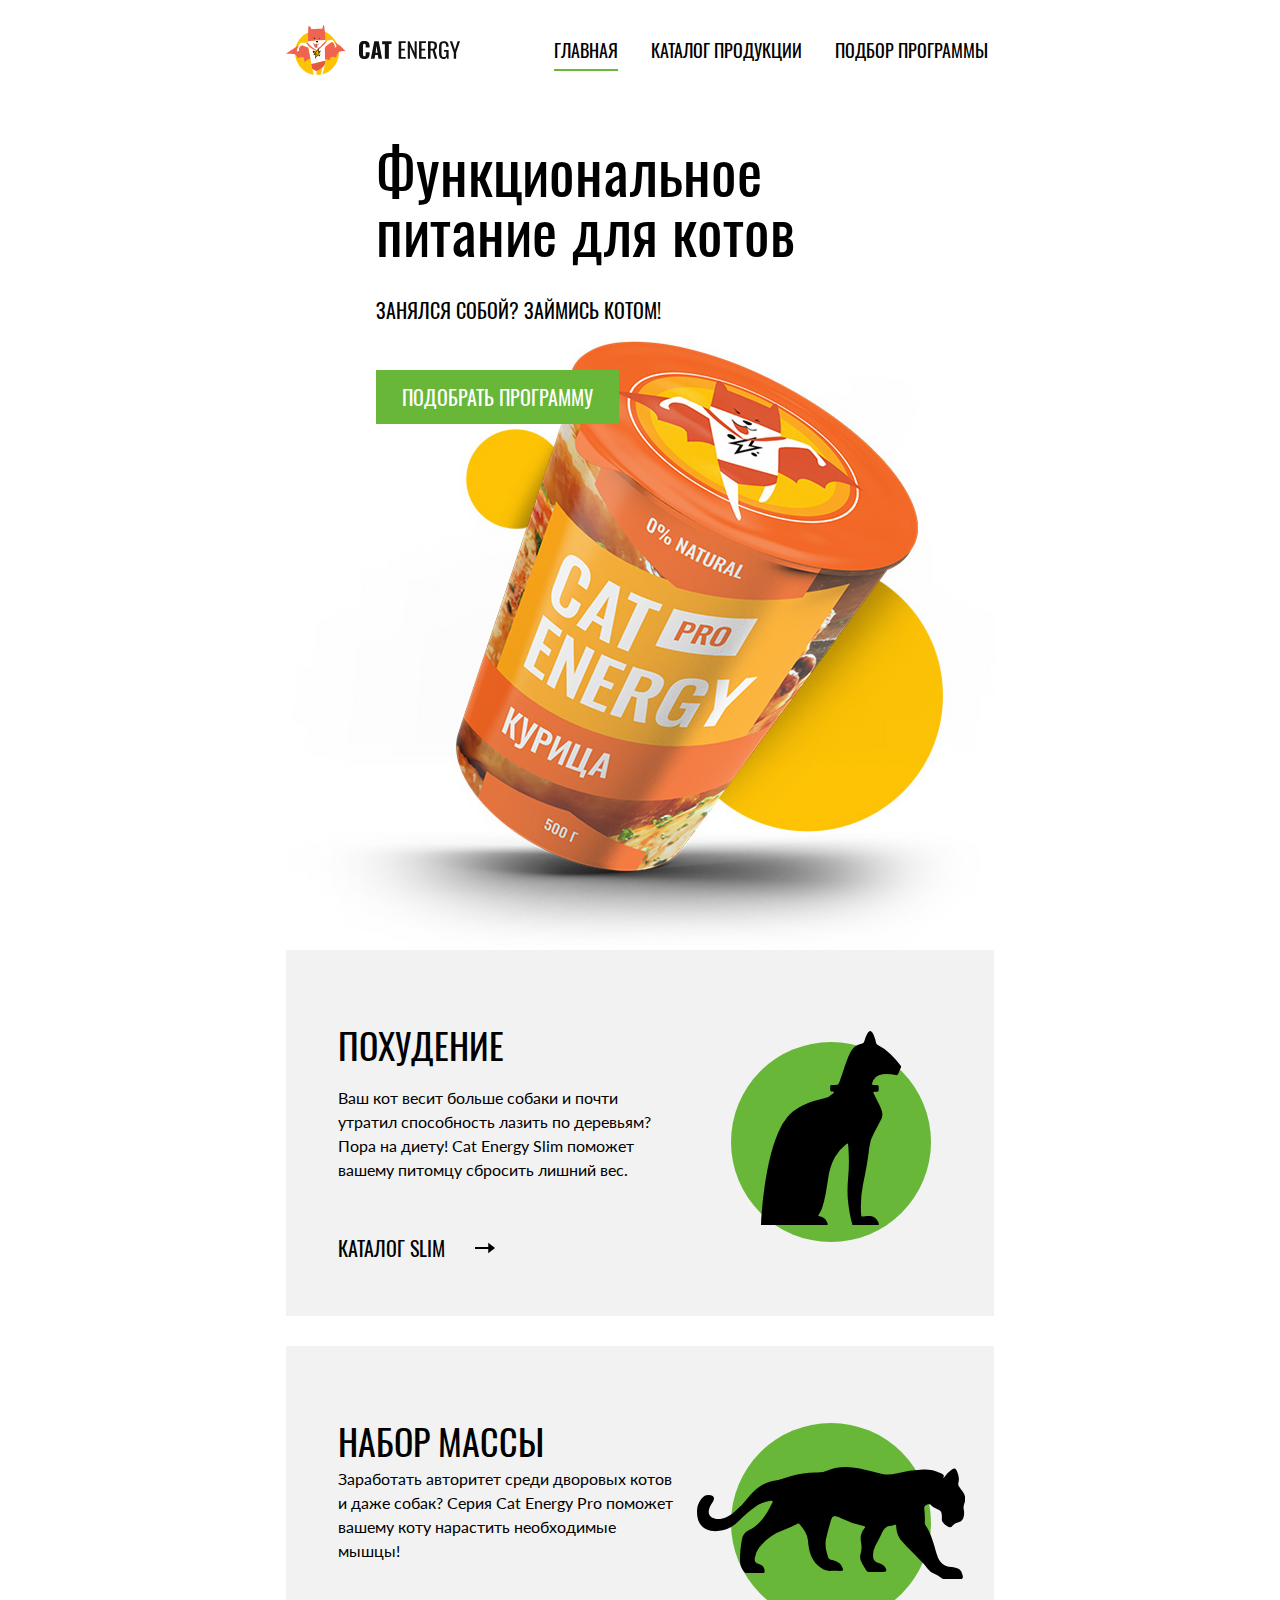
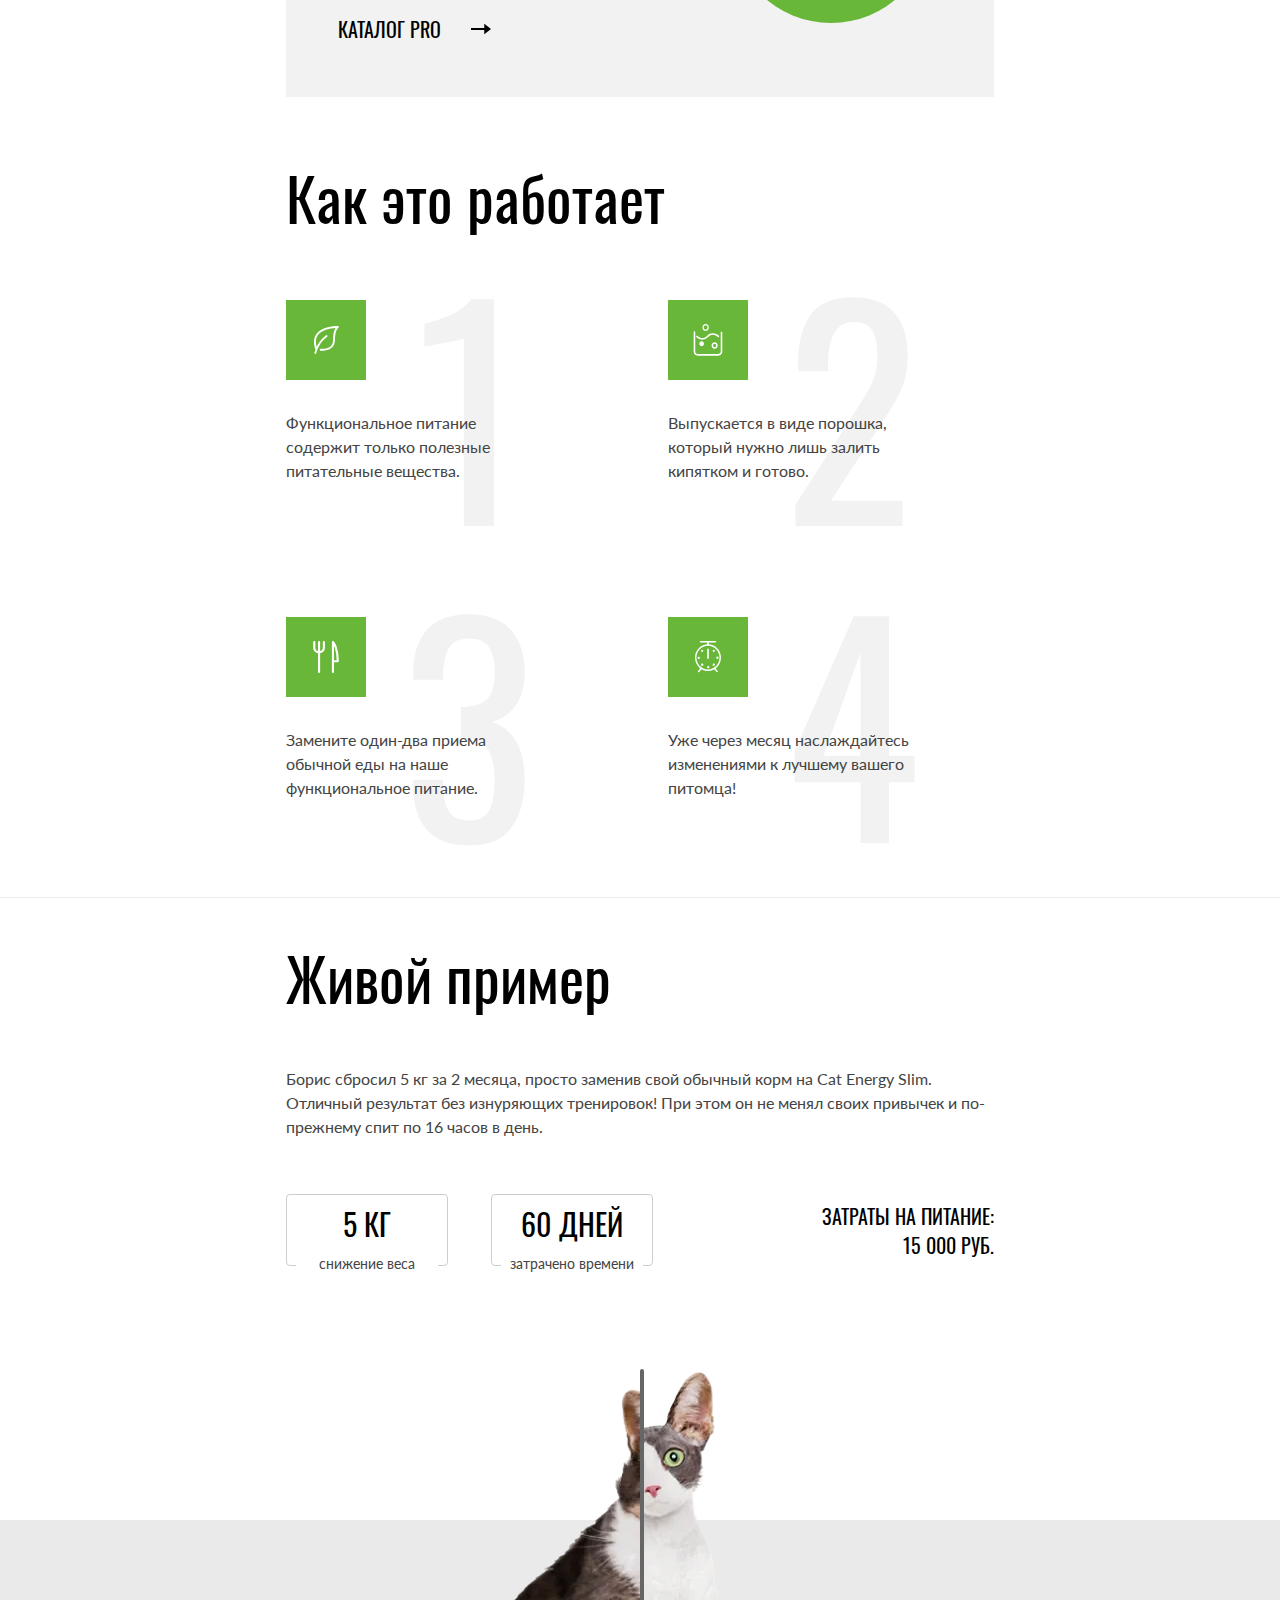
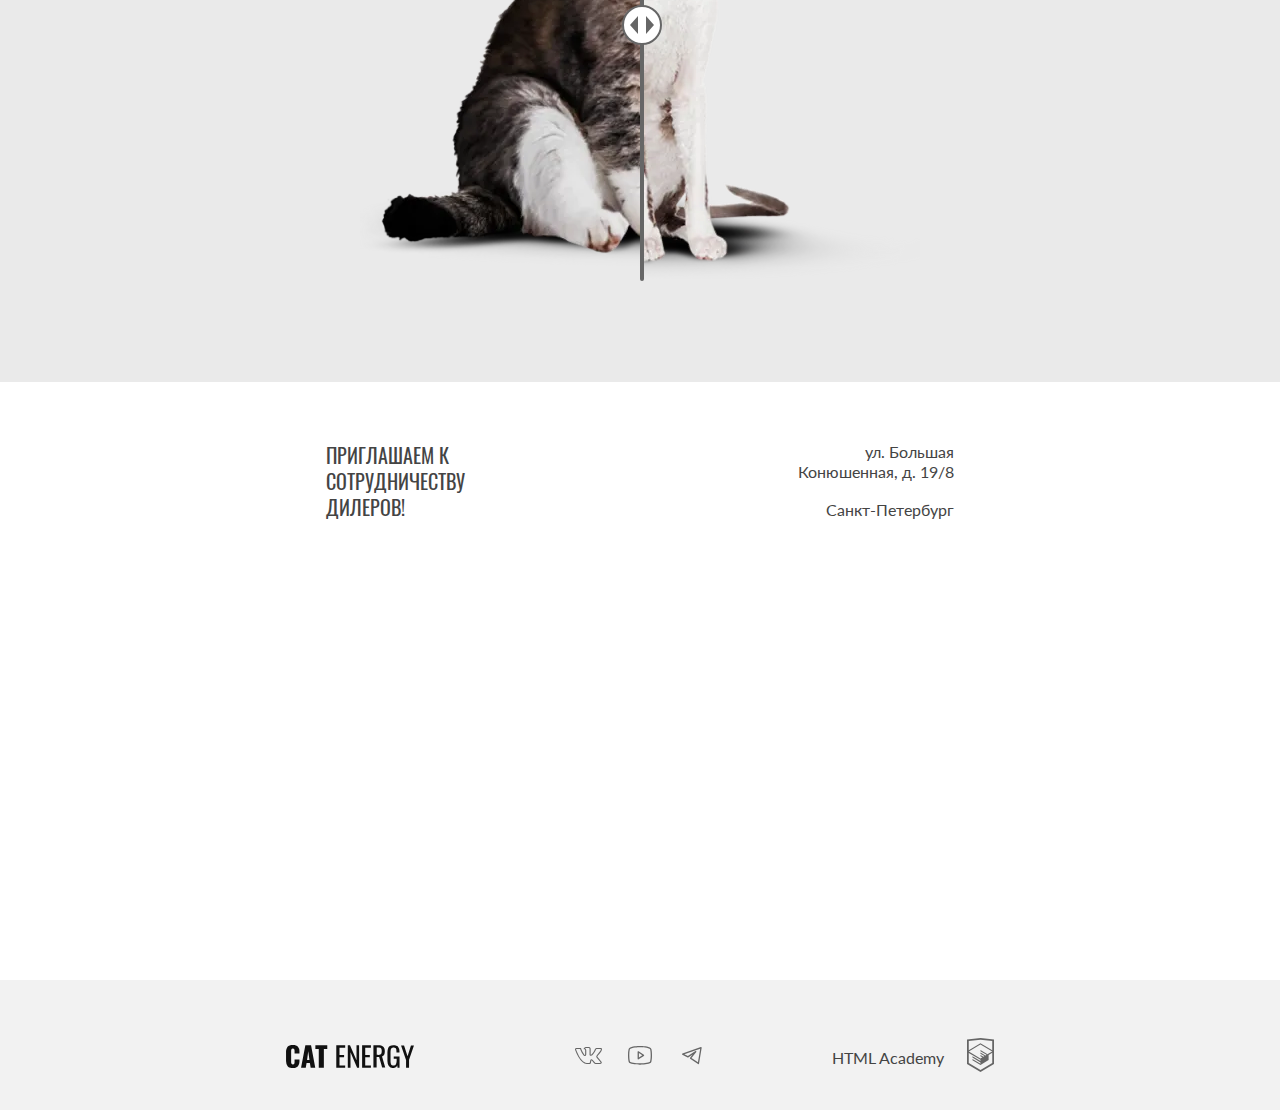
==== commit e185edf8: "Deploying to gh-pages from @ sirorezzka/2435007-cat-energy-31@0ab7a834602f269440e985f0c20dbf109e145b" ====
--- a/index.html
+++ b/index.html
@@ -1 +1 @@
-<!DOCTYPE html><html class="page" lang="ru"><head><meta charset="UTF-8"><title>Кэт Энерджи</title><meta name="viewport" content="width=device-width,initial-scale=1"><link rel="preload" href="styles/styles.css" as="style"><link rel="preload" href="../fonts/oswald/oswaldregular.woff2" as="font"><link rel="preload" href="../fonts/lato/Lato-Regular.woff2" as="font"><link rel="icon" href="favicon.ico"><link rel="icon" href="favicons/favicon.svg" type="image/svg+xml"><link rel="apple-touch-icon" href="favicons/180x180.png"><link rel="manifest" href="manifest.webmanifest.json"><link rel="stylesheet" href="styles/styles.css"><script src="scripts/index.js" defer="defer"></script></head><body class="page__body"><header class="header"><nav class="nav container nav--nojs"><a class="logo" href="index.html"><picture><source media="(min-width:1440px)" width="70" height="59" srcset="images/logo-desctop.svg" type="image/svg+xml"><source media="(min-width:768px)" width="60" height="50" srcset="images/logo-tablet.svg" type="image/svg+xml"><img class="logo__icon" src="images/logo-mobile.svg" width="33" height="38" alt="Логотип компании Кэт Энерджи."></picture><img class="logo__text" src="images/logo-text.svg" width="101" height="18" alt="Товарный знак компании Cat Energy."> </a><button class="nav__button nav__button--nojs" type="button"><span class="visually-hidden">Переключение меню</span></button><ul class="nav__list nav__list--nojs nav__list--closed"><li class="nav__item"><a class="nav__link nav__link--light nav__link--current" href="index.html">Главная</a></li><li class="nav__item"><a class="nav__link nav__link--light" href="catalog.html">Каталог продукции</a></li><li class="nav__item"><a class="nav__link nav__link--light" href="#">Подбор программы</a></li></ul></nav></header><main class="main-container"><section class="hero"><div class="container"><div class="hero__content"><h1 class="hero__title title-h1">Функциональное питание для котов</h1><p class="hero__text">Занялся собой? Займись котом!</p><div class="hero__picture"><picture><source media="(min-width:1440px)" width="552" height="499" srcset="images/hero-product@1x.png, images/hero-product@2x.png 2x" type="image/png"><source media="(min-width:768px)" width="709" height="609" srcset="images/hero-product-tablet@1x.png, images/hero-product-tablet@2x.png 2x" type="image/png"><img class="hero__image" src="images/hero-product-mobile@1x.png" srcset="images/hero-product-mobile@2x.png 2x" width="280" height="270" alt="Кэт Энерджи."></picture></div><a class="hero__button button button--primary" href="#">Подобрать программу</a></div></div></section><section class="programs"><div class="programs__container container"><h2 class="visually-hidden">Выбор программы</h2><ul class="programs__list"><li class="programs__item programs__item--slim"><h3 class="programs__item-header title-h2">Похудение</h3><p class="programs__item-text">Ваш кот весит больше собаки и почти утратил способность лазить по деревьям? Пора на диету! Cat Energy Slim поможет вашему питомцу сбросить лишний вес.</p><a class="programs__item-link" href="catalog.html">Каталог slim</a></li><li class="programs__item programs__item--fat"><h3 class="programs__item-header title-h2">Набор массы</h3><p class="programs__item-text">Заработать авторитет среди дворовых котов и даже собак? Серия Cat Energy Pro поможет вашему коту нарастить необходимые мышцы!</p><a class="programs__item-link" href="catalog.html">Каталог pro</a></li></ul></div></section><section class="instructions"><div class="instructions__content"><div class="container"><h2 class="instructions__title title-h1">Как это работает</h2><ul class="instructions__list"><li class="instructions__item instructions__item--useful"><p class="instructions__item-text">Функциональное питание содержит только полезные питательные вещества.</p></li><li class="instructions__item instructions__item--powder"><p class="instructions__item-text">Выпускается в виде порошка, который нужно лишь залить кипятком и готово.</p></li><li class="instructions__item instructions__item--meal"><p class="instructions__item-text">Замените один-два приема обычной еды на наше функциональное питание.</p></li><li class="instructions__item instructions__item--good"><p class="instructions__item-text">Уже через месяц наслаждайтесь изменениями к лучшему вашего питомца!</p></li></ul></div></div></section><section class="example"><div class="example__wrap container"><div class="example__container"><h2 class="example__title title-h1">Живой пример</h2><p class="example__text">Борис сбросил 5 кг за 2 месяца, просто заменив свой обычный корм на Cat Energy Slim. Отличный результат без изнуряющих тренировок! При этом он не менял своих привычек и по-прежнему спит по 16 часов в день.</p><div class="example__content"><ul class="example__list"><li class="example__item"><p class="example__item-header">5 КГ</p><p class="example__item-text">Снижение веса</p></li><li class="example__item"><p class="example__item-header">60 дней</p><p class="example__item-text">Затрачено времени</p></li></ul><div class="example__price"><span>Затраты на питание:</span> <span>15 000 РУБ.</span></div></div></div><div class="example__slider slider"><picture><source media="(min-width: 768px)" width="560" height="512" srcset="images/cat-fat-tablet@1x.webp, images/cat-fat-tablet@2x.webp 2x" type="image/webp"><source width="280" height="256" srcset="images/cat-fat-mobile@1x.webp, images/cat-fat-mobile@2x.webp 2x" type="image/webp"><source media="(min-width:768px)" width="560" height="512" srcset="images/cat-fat-tablet@1x.png, images/cat-fat-tablet@2x.png 2x" type="image/png"><img class="example__slider-image slider__image slider__image--state-before" src="images/cat-fat-mobile@1x.png" srcset="images/cat-fat-mobile@2x.png 2x" width="280" height="256" alt="Жирный кот."></picture><picture><source media="(min-width: 768px)" width="560" height="512" srcset="images/cat-slim-tablet@1x.webp, images/cat-slim-tablet@2x.webp 2x" type="image/webp"><source width="280" height="256" srcset="images/cat-slim-mobile@1x.webp, images/cat-slim-mobile@2x.webp 2x" type="image/webp"><source media="(min-width:768px)" width="560" height="512" srcset="images/cat-slim-tablet@1x.png, images/cat-slim-tablet@2x.png 2x" type="image/png"><img class="example__slider-image slider__image slider__image--state-after" src="images/cat-slim-mobile@1x.png" srcset="images/cat-slim-mobile@2x.png 2x" width="280" height="256" alt="Худой кот."></picture><button class="slider__button" type="button"><span class="visually-hidden">Ползунок слайдера</span></button></div></div></section><section class="contacts"><h2 class="visually-hidden">Контакты</h2><div class="contacts__container container"><div class="contacts__content"><h2 class="contacts__title title-h3">Приглашаем к сотрудничеству дилеров!</h2><address class="contacts__address">ул. Большая<br>Конюшенная, д. 19/8<br><span>Санкт-Петербург</span></address></div></div><div class="contacts__map contacts__map--nojs"><noscript><picture><source type="image/webp" media="(min-width: 1440px)" width="1440" height="400" srcset="images/map@1x.webp, images/map@2x.webp 2x"><source type="image/webp" media="(min-width: 768px)" width="768" height="400" srcset="images/map-tablet@1x.webp, images/map-tablet@2x.webp 2x"><source type="image/webp" srcset="images/map-mobile@1x.webp, images/map-mobile@2x.webp 2x"><source media="(min-width:1200px)" width="1440" height="400" srcset="images/map@1x.png, images/map@2x.png 2x" type="image/png"><source media="(min-width:768px)" width="768" height="400" srcset="images/map-tablet@1x.png, images/map-tablet@2x.png 2x" type="image/png"><img class="contacts__image" src="images/map-mobile@1x.png" srcset="images/map-mobile@2x.png 2x" width="320" height="362" alt="Карта."></picture></noscript><iframe src="https://www.google.com/maps/embed?pb=!1m18!1m12!1m3!1d1998.603787672859!2d30.32047247805643!3d59.93871647491515!2m3!1f0!2f0!3f0!3m2!1i1024!2i768!4f13.1!3m3!1m2!1s0x4696310fca145cc1%3A0x42b32648d8238007!2z0JHQvtC70YzRiNCw0Y8g0JrQvtC90Y7RiNC10L3QvdCw0Y8g0YPQuy4sIDE5LzgsINCh0LDQvdC60YIt0J_QtdGC0LXRgNCx0YPRgNCzLCAxOTExODY!5e0!3m2!1sru!2sru!4v1716108182416!5m2!1sru!2sru" width="320" height="362" allowfullscreen="" loading="lazy" referrerpolicy="no-referrer-when-downgrade" title="Офис компании по адресу ул. Большая Конюшенная, д. 19/8 Санкт-Петербург"></iframe></div></section></main><footer class="footer"><div class="footer__container container"><a class="footer__logo" href="index.html"><span class="visually-hidden">Логотип Cat Energy</span> <img class="footer__logo-icon" src="images/footer-logo.svg" width="128" height="24" alt="Кэт энерджи."></a><ul class="social"><li class="social__item"><a class="social__link social__link--vk" href="https://vk.com/htmlacademy" target="_blank" rel="noreferrer noopener"><span class="visually-hidden">Мы в вконтакте</span></a></li><li class="social__item"><a class="social__link social__link--youtube" href="https://www.youtube.com/@HTMLAcademyTV" target="_blank" rel="noreferrer noopener"><span class="visually-hidden">Мы на Ютубе</span></a></li><li class="social__item"><a class="social__link social__link--tg" href="https://t.me/htmlacademy" target="_blank" rel="noreferrer noopener"><span class="visually-hidden">Мы в телеграме</span></a></li></ul><a class="copyright" href="https://htmlacademy.ru/intensive/adaptive" target="_blank" rel="noreferrer noopener"><span class="copyright__text">HTML Academy</span></a></div></footer></body></html>+<!DOCTYPE html><html class="page" lang="ru"><head><meta charset="UTF-8"><title>Кэт Энерджи</title><meta name="viewport" content="width=device-width,initial-scale=1"><link rel="preload" href="styles/styles.css" as="style"><link rel="preload" href="../fonts/oswald/oswaldregular.woff2" as="font"><link rel="preload" href="../fonts/lato/Lato-Regular.woff2" as="font"><link rel="icon" href="favicon.ico"><link rel="icon" href="favicons/favicon.svg" type="image/svg+xml"><link rel="apple-touch-icon" href="favicons/180x180.png"><link rel="manifest" href="manifest.webmanifest.json"><link rel="stylesheet" href="styles/styles.css"><script src="scripts/index.js" defer="defer"></script></head><body class="page__body"><header class="header header--index"><nav class="nav container nav--nojs"><a class="logo" href="index.html"><picture><source media="(min-width:1440px)" width="70" height="59" srcset="images/logo-desctop.svg" type="image/svg+xml"><source media="(min-width:768px)" width="60" height="50" srcset="images/logo-tablet.svg" type="image/svg+xml"><img class="logo__icon" src="images/logo-mobile.svg" width="33" height="38" alt="Логотип компании Кэт Энерджи."></picture><img class="logo__text" src="images/logo-text.svg" width="101" height="18" alt="Товарный знак компании Cat Energy."> </a><button class="nav__button nav__button--nojs" type="button"><span class="visually-hidden">Переключение меню</span></button><ul class="nav__list nav__list--nojs nav__list--closed"><li class="nav__item"><a class="nav__link nav__link--light nav__link--current" href="index.html">Главная</a></li><li class="nav__item"><a class="nav__link nav__link--light" href="catalog.html">Каталог продукции</a></li><li class="nav__item"><a class="nav__link nav__link--light" href="#">Подбор программы</a></li></ul></nav></header><main class="main-container"><section class="hero"><div class="container"><div class="hero__content"><h1 class="hero__title title-h1">Функциональное питание для котов</h1><p class="hero__text">Занялся собой? Займись котом!</p><div class="hero__picture"><picture><source media="(min-width:1440px)" width="552" height="499" srcset="images/hero-product@1x.png, images/hero-product@2x.png 2x" type="image/png"><source media="(min-width:768px)" width="709" height="609" srcset="images/hero-product-tablet@1x.png, images/hero-product-tablet@2x.png 2x" type="image/png"><img class="hero__image" src="images/hero-product-mobile@1x.png" srcset="images/hero-product-mobile@2x.png 2x" width="280" height="270" alt="Кэт Энерджи."></picture></div><a class="hero__button button button--primary" href="#">Подобрать программу</a></div></div></section><section class="programs"><div class="programs__container container"><h2 class="visually-hidden">Выбор программы</h2><ul class="programs__list"><li class="programs__item programs__item--slim"><h3 class="programs__item-header title-h2">Похудение</h3><p class="programs__item-text">Ваш кот весит больше собаки и почти утратил способность лазить по деревьям? Пора на диету! Cat Energy Slim поможет вашему питомцу сбросить лишний вес.</p><a class="programs__item-link" href="catalog.html">Каталог slim</a></li><li class="programs__item programs__item--fat"><h3 class="programs__item-header title-h2">Набор массы</h3><p class="programs__item-text">Заработать авторитет среди дворовых котов и даже собак? Серия Cat Energy Pro поможет вашему коту нарастить необходимые мышцы!</p><a class="programs__item-link" href="catalog.html">Каталог pro</a></li></ul></div></section><section class="instructions"><div class="instructions__content"><div class="container"><h2 class="instructions__title title-h1">Как это работает</h2><ul class="instructions__list"><li class="instructions__item instructions__item--useful"><p class="instructions__item-text">Функциональное питание содержит только полезные питательные вещества.</p></li><li class="instructions__item instructions__item--powder"><p class="instructions__item-text">Выпускается в виде порошка, который нужно лишь залить кипятком и готово.</p></li><li class="instructions__item instructions__item--meal"><p class="instructions__item-text">Замените один-два приема обычной еды на наше функциональное питание.</p></li><li class="instructions__item instructions__item--good"><p class="instructions__item-text">Уже через месяц наслаждайтесь изменениями к лучшему вашего питомца!</p></li></ul></div></div></section><section class="example"><div class="example__wrap container"><div class="example__container"><h2 class="example__title title-h1">Живой пример</h2><p class="example__text">Борис сбросил 5 кг за 2 месяца, просто заменив свой обычный корм на Cat Energy Slim. Отличный результат без изнуряющих тренировок! При этом он не менял своих привычек и по-прежнему спит по 16 часов в день.</p><div class="example__content"><ul class="example__list"><li class="example__item"><p class="example__item-header">5 КГ</p><p class="example__item-text">Снижение веса</p></li><li class="example__item"><p class="example__item-header">60 дней</p><p class="example__item-text">Затрачено времени</p></li></ul><div class="example__price"><span>Затраты на питание:</span> <span>15 000 РУБ.</span></div></div></div><div class="example__slider slider"><picture><source media="(min-width: 768px)" width="560" height="512" srcset="images/cat-fat-tablet@1x.webp, images/cat-fat-tablet@2x.webp 2x" type="image/webp"><source width="280" height="256" srcset="images/cat-fat-mobile@1x.webp, images/cat-fat-mobile@2x.webp 2x" type="image/webp"><source media="(min-width:768px)" width="560" height="512" srcset="images/cat-fat-tablet@1x.png, images/cat-fat-tablet@2x.png 2x" type="image/png"><img class="example__slider-image slider__image slider__image--state-before" src="images/cat-fat-mobile@1x.png" srcset="images/cat-fat-mobile@2x.png 2x" width="280" height="256" alt="Жирный кот."></picture><picture><source media="(min-width: 768px)" width="560" height="512" srcset="images/cat-slim-tablet@1x.webp, images/cat-slim-tablet@2x.webp 2x" type="image/webp"><source width="280" height="256" srcset="images/cat-slim-mobile@1x.webp, images/cat-slim-mobile@2x.webp 2x" type="image/webp"><source media="(min-width:768px)" width="560" height="512" srcset="images/cat-slim-tablet@1x.png, images/cat-slim-tablet@2x.png 2x" type="image/png"><img class="example__slider-image slider__image slider__image--state-after" src="images/cat-slim-mobile@1x.png" srcset="images/cat-slim-mobile@2x.png 2x" width="280" height="256" alt="Худой кот."></picture><button class="slider__button" type="button"><span class="visually-hidden">Ползунок слайдера</span></button></div></div></section><section class="contacts"><h2 class="visually-hidden">Контакты</h2><div class="contacts__container container"><div class="contacts__content"><h2 class="contacts__title title-h3">Приглашаем к сотрудничеству дилеров!</h2><address class="contacts__address">ул. Большая<br>Конюшенная, д. 19/8<br><span>Санкт-Петербург</span></address></div></div><div class="contacts__map contacts__map--nojs"><noscript><picture><source type="image/webp" media="(min-width: 1440px)" width="1440" height="400" srcset="images/map@1x.webp, images/map@2x.webp 2x"><source type="image/webp" media="(min-width: 768px)" width="768" height="400" srcset="images/map-tablet@1x.webp, images/map-tablet@2x.webp 2x"><source type="image/webp" srcset="images/map-mobile@1x.webp, images/map-mobile@2x.webp 2x"><source media="(min-width:1200px)" width="1440" height="400" srcset="images/map@1x.png, images/map@2x.png 2x" type="image/png"><source media="(min-width:768px)" width="768" height="400" srcset="images/map-tablet@1x.png, images/map-tablet@2x.png 2x" type="image/png"><img class="contacts__image" src="images/map-mobile@1x.png" srcset="images/map-mobile@2x.png 2x" width="320" height="362" alt="Карта."></picture></noscript><iframe src="https://www.google.com/maps/embed?pb=!1m18!1m12!1m3!1d1998.603787672859!2d30.32047247805643!3d59.93871647491515!2m3!1f0!2f0!3f0!3m2!1i1024!2i768!4f13.1!3m3!1m2!1s0x4696310fca145cc1%3A0x42b32648d8238007!2z0JHQvtC70YzRiNCw0Y8g0JrQvtC90Y7RiNC10L3QvdCw0Y8g0YPQuy4sIDE5LzgsINCh0LDQvdC60YIt0J_QtdGC0LXRgNCx0YPRgNCzLCAxOTExODY!5e0!3m2!1sru!2sru!4v1716108182416!5m2!1sru!2sru" width="320" height="362" allowfullscreen="" loading="lazy" referrerpolicy="no-referrer-when-downgrade" title="Офис компании по адресу ул. Большая Конюшенная, д. 19/8 Санкт-Петербург"></iframe></div></section></main><footer class="footer"><div class="footer__container container"><a class="footer__logo" href="index.html"><span class="visually-hidden">Логотип Cat Energy</span> <img class="footer__logo-icon" src="images/footer-logo.svg" width="128" height="24" alt="Кэт энерджи."></a><ul class="social"><li class="social__item"><a class="social__link social__link--vk" href="https://vk.com/htmlacademy" target="_blank" rel="noreferrer noopener"><span class="visually-hidden">Мы в вконтакте</span></a></li><li class="social__item"><a class="social__link social__link--youtube" href="https://www.youtube.com/@HTMLAcademyTV" target="_blank" rel="noreferrer noopener"><span class="visually-hidden">Мы на Ютубе</span></a></li><li class="social__item"><a class="social__link social__link--tg" href="https://t.me/htmlacademy" target="_blank" rel="noreferrer noopener"><span class="visually-hidden">Мы в телеграме</span></a></li></ul><a class="copyright" href="https://htmlacademy.ru/intensive/adaptive" target="_blank" rel="noreferrer noopener"><span class="copyright__text">HTML Academy</span></a></div></footer></body></html>--- a/styles/styles.css
+++ b/styles/styles.css
@@ -1 +1 @@
-@font-face{font-family:Lato;font-weight:400;font-style:normal;src:url(../fonts/lato/Lato-Regular.woff2)format("woff2");font-display:swap}@font-face{font-family:Oswald;font-weight:400;font-style:normal;src:url(../fonts/oswald/oswaldregular.woff2)format("woff2");font-display:swap}*,:before,:after{box-sizing:border-box}html{height:100%}body{color:#444;background-color:#fff;height:100%;margin:0;font-family:Lato,sans-serif;font-size:14px;font-weight:400;line-height:18px}@media (width>=768px){body{font-size:16px;line-height:24px}}img{object-fit:contain;vertical-align:middle;max-width:100%;height:auto}.visually-hidden{clip:rect(0 0 0 0);-webkit-clip-path:inset(100%);clip-path:inset(100%);white-space:nowrap;border:0;width:1px;height:1px;margin:-1px;padding:0;position:absolute;overflow:hidden}.button{text-transform:uppercase;text-align:center;font-family:Oswald,sans-serif;text-decoration:none;display:inline-block}.button:hover,.button:focus{background-color:#5eaa2f}.button:active{color:#ffffff4d;background-color:#5eaa2f}.button--primary{color:#fff;background-color:#68b738;padding:10px 15px;font-size:20px;line-height:26px}.button--secondary{color:#fff;background-color:#68b738;padding:10px 26px;font-size:16px;line-height:20px}.button--tertiary{color:#fff;background-color:#68b738;padding:15px 81px;font-size:20px;line-height:26px}.button--accent{color:#444;background-color:#f2f2f2;padding:10px 26px;font-size:16px;line-height:20px}.button--accent:hover,.button--accent:focus{background-color:#ebebeb}.button--accent:active{color:#444;background-color:#ebebeb}.container{width:100%;margin:0 auto;padding:0 20px}@media (width>=768px){.container{max-width:768px;padding:0 30px}}@media (width>=1440px){.container{max-width:1280px;padding:0 30px}}.header{border-bottom:1px solid #ebebeb;justify-content:space-between;align-items:center;display:flex;position:relative}@media (width>=768px){.header{border-bottom:none}}.header__container{flex-wrap:wrap;justify-content:space-between;align-items:center;display:flex}@media (width>=768px){.header__container{padding-top:25px}}@media (width>=1440px){.header__container{padding-top:55px}}.footer{background-color:#f2f2f2}.footer__container{flex-direction:column;justify-content:center;align-items:center;gap:20px;padding-top:40px;padding-bottom:20px;display:flex}@media (width>=768px){.footer__container{flex-direction:row;justify-content:space-between}.footer__logo{width:100%}}.title-h1{color:#000;font-family:Oswald,sans-serif;font-size:36px;font-weight:400;line-height:36px}@media (width>=768px){.title-h1{font-size:60px;line-height:60px}}.title-h2{color:#000;text-transform:uppercase;font-family:Oswald,sans-serif;font-size:24px;font-weight:400;line-height:37px}@media (width>=768px){.title-h2{font-size:36px;line-height:36px}}.title-h3{color:#222;text-transform:uppercase;margin:0;font-family:Oswald,sans-serif;font-size:16px;font-weight:400;line-height:20px}@media (width>=768px){.title-h3{font-size:20px;line-height:24px}}.title-with-line:before{content:"";z-index:-1;background:#68b738;width:100vw;height:2px;display:block;position:absolute;top:10px;right:0;box-shadow:100vw 0 #68b738}@media (width>=768px){.title-with-line:before{top:14px}}@media (width>=1440px){.title-with-line:before{top:18px}}.title-line-secondary{background:#fff;width:-moz-fit-content;width:fit-content;box-shadow:-40px 0 #fff,40px 0 #fff}@media (width>=768px){.title-line-secondary{padding-left:40px;font-size:32px;line-height:32px;box-shadow:0 0 #fff,40px 0 #fff}}@media (width>=1440px){.title-line-secondary{padding-left:0;font-size:40px;line-height:40px;box-shadow:-40px 0 #fff,40px 0 #fff}}.nav{background-color:#fff;flex-wrap:wrap;flex-grow:1;justify-content:space-between;align-items:center;padding-top:13px;padding-bottom:12px;display:flex}@media (width>=768px){.nav{padding-top:12px}}@media (width>=1440px){.nav{background:0 0;padding-top:50px}}.nav__list{color:#000;text-transform:uppercase;z-index:2;margin:0;padding:0;font-family:Oswald,sans-serif;font-size:20px;line-height:20px;list-style-type:none}@media (width>=768px){.nav__list{flex-flow:wrap;justify-content:start;gap:33px;min-width:440px;font-size:18px;line-height:24px;display:flex}}@media (width>=1440px){.nav__list{max-width:600px;font-size:20px;line-height:20px}}@media (width<=767px){.nav__list{display:none}.nav__list--open{z-index:2;background-color:#fff;width:100vw;display:block;position:absolute;top:100%;left:0}.nav__list--nojs{min-width:100%;max-width:100%;display:block}}.nav__item{text-align:center;border-top:1px solid #ebebeb;padding:23px 0}@media (width>=768px){.nav__item{border:none;padding:26px 0;display:inline-block}}.nav__link{color:#000;text-decoration:none}.nav__link:hover,.nav__link:focus{opacity:.6}.nav__link:active{opacity:0;border-bottom:2px solid #68b738;padding-bottom:8px}.nav__link:visited{opacity:.3}@media (width>=1440px){.nav__link--light{color:#fff}}.nav__link--current{border-bottom:none}@media (width>=768px){.nav__link--current{border-bottom:2px solid #68b738;padding:6px 0}}@media (width>=1440px){.nav__link--light.nav__link--current{border-bottom:2px solid #fff}}.nav__button{background-color:#fff;background-image:url(../icons/stack.svg#burger);background-repeat:no-repeat;background-size:contain;border:none;width:24px;height:24px}.nav__button:hover,.nav__button:focus{opacity:.6}.nav__button:active{opacity:0}.nav__button--close{background-image:url(../icons/stack.svg#close-mobile)}.nav__button--nojs{visibility:hidden}@media (width>=768px){.nav__button{display:none}}.logo{flex-grow:1;gap:13px;margin:0;display:flex}@media (width>=768px){.logo{justify-content:space-between;max-width:174px}}@media (width>=1440px){.logo{max-width:202px}}.logo__text{align-self:center;margin:0 auto;display:flex}@media (width>=768px){.logo__text{flex-grow:1;margin:0}}.hero{position:relative}.hero:before{content:"";z-index:-1;background-image:-webkit-linear-gradient(270deg,#68b738d9,#68b738d9),-webkit-image-set(url(../../images/bg-hero-cat-mobile@1x.webp) 1x type("image/webp"),url(../../images/hero-background-cat@1x.png) 1x type("image/png"),url(../../images/hero-background-cat@2x.webp) 2x type("image/webp"),url(../../images/hero-background-cat@2x.png) 2x type("image/png")),-webkit-linear-gradient(270deg,#3f3e43,#504f54);background-image:linear-gradient(270deg,#68b738d9,#68b738d9),image-set("../../images/bg-hero-cat-mobile@1x.webp" 1x type("image/webp"),"../../images/hero-background-cat@1x.png" 1x type("image/png"),"../../images/hero-background-cat@2x.webp" 2x type("image/webp"),"../../images/hero-background-cat@2x.png" 2x type("image/png")),linear-gradient(270deg,#3f3e43,#504f54);background-position:50%;background-repeat:no-repeat;background-size:auto 302px;width:100%;height:302px;display:block;position:absolute}@media (width>=768px){.hero:before{display:none}}@media (width>=1440px){.hero:before{background-image:-webkit-linear-gradient(270deg,#68b738d9,#68b738d9),-webkit-image-set(url(../../images/bg-hero-cat-mobile@1x.webp) 1x type("image/webp"),url(../../images/hero-background-cat-desktop@1x.png) 1x type("image/png"),url(../../images/hero-background-cat-desktop@2x.webp) 2x type("image/webp"),url(../../images/hero-background-cat-desktop@2x.png) 2x type("image/png")),-webkit-linear-gradient(270deg,#525257,#404045);background-image:linear-gradient(270deg,#68b738d9,#68b738d9),image-set("../../images/bg-hero-cat-mobile@1x.webp" 1x type("image/webp"),"../../images/hero-background-cat-desktop@1x.png" 1x type("image/png"),"../../images/hero-background-cat-desktop@2x.webp" 2x type("image/webp"),"../../images/hero-background-cat-desktop@2x.png" 2x type("image/png")),linear-gradient(270deg,#525257,#404045);background-position:0 100%;background-size:auto;width:50%;height:calc(100% + 114px);display:block;top:-134px;right:0}}.hero__content{text-align:center;flex-direction:column;align-items:center;padding-top:25px;display:flex}@media (width>=768px){.hero__content{text-align:left;align-items:start;padding-top:10px;padding-left:90px}}@media (width>=1440px){.hero__content{text-align:left;width:48%;padding-top:70px;padding-bottom:184px;padding-left:80px;position:relative}}.hero__title{color:#fff;margin:0;padding-bottom:13px}@media (width>=768px){.hero__title{color:#000;max-width:560px;padding-top:30px;padding-bottom:40px}}@media (width>=1440px){.hero__title{padding-top:20px}}.hero__text{color:#fff;text-transform:uppercase;margin-bottom:29px;font-family:Oswald,sans-serif;line-height:14px}@media (width>=768px){.hero__text{color:#000;z-index:1;margin:0 0 50px;font-size:20px;line-height:20px}}@media (width>=1440px){.hero__text{margin-bottom:50px}}@media (width>=768px){.hero__picture{order:2;margin-top:-103px;margin-left:-90px;top:16px;left:76%}}@media (width>=1440px){.hero__picture{position:absolute;top:110px;left:92%}}.hero__image{max-width:initial;margin:0 auto;display:block}.hero__button{z-index:2;margin-bottom:20px;padding:8px 63px;font-size:16px;line-height:26px;position:relative}@media (width>=768px){.hero__button{padding:14px 26px;font-size:20px}}@media (width>=1440px){.hero__button{padding:14px 26px}}.programs__container{padding-top:0}@media (width>=768px){.programs__container{padding-top:0}}@media (width>=1440px){.programs__container{padding-top:62px}}.programs__list{flex-direction:column;justify-content:space-around;gap:20px;margin:0;padding:0 0 20px;list-style-type:none;display:flex}@media (width>=768px){.programs__list{gap:30px}}@media (width>=1440px){.programs__list{flex-direction:row;justify-content:space-between;gap:80px}}.programs__item{background-color:#f2f2f2;grid-template-columns:70px 1fr;grid-template-areas:"icon title""content content""button button";min-height:266px;padding:20px;display:grid}@media (width>=768px){.programs__item{grid-template-columns:340px 1fr;grid-template-areas:"title icon""content content""button button";padding:77px 0 53px 52px}}@media (width>=1440px){.programs__item{grid-template-columns:257px 1fr;grid-template-areas:"icon title""content content""button button";padding:47px 61px 55px 52px}}.programs__item--slim:before{content:"";background-image:url(../icons/stack.svg#cat);background-repeat:no-repeat;background-size:50px 53px;width:50px;height:53px;margin:-3px 0 0;display:block}@media (width>=768px){.programs__item--slim:before{background-size:200px 211px;width:200px;height:211px;margin:4px 0 0 53px}}@media (width>=1440px){.programs__item--slim:before{background-size:100px 106px;width:100px;height:106px;margin:-6px 0 0}}.programs__item--fat:before{content:"";background-image:url(../icons/stack.svg#gepard);background-repeat:no-repeat;background-size:67px 50px;width:67px;height:50px;margin-left:-10px;display:block}@media (width>=768px){.programs__item--fat:before{background-size:268px 200px;width:268px;height:200px;margin-left:19px}}@media (width>=1440px){.programs__item--fat:before{background-size:134px 100px;width:134px;height:100px;margin-left:-25px}}.programs__item-header{grid-area:title;margin:10px 0 0;padding:0}@media (width>=768px){.programs__item-header{margin:0 0 24px}}@media (width>=1440px){.programs__item-header{min-width:210px;margin:30px 0 0}}.programs__item-link{color:#000;text-transform:uppercase;grid-area:button;align-items:center;gap:15px;max-width:max-content;margin-top:20px;font-family:Oswald,sans-serif;font-size:16px;line-height:16px;text-decoration:none;display:flex}.programs__item-link:after{content:"";background-color:#000;min-width:32px;height:12px;margin-left:15px;transition:-webkit-mask-position .3s,mask-position .3s;display:block;-webkit-mask-image:url(../icons/stack.svg#arrow);mask-image:url(../icons/stack.svg#arrow);-webkit-mask-position:-8px;mask-position:-8px;-webkit-mask-repeat:no-repeat;mask-repeat:no-repeat}.programs__item-link:hover:after{-webkit-mask-position:0;mask-position:0}.programs__item-link:active{opacity:.3}@media (width>=768px){.programs__item-link{margin-top:-9px;font-size:20px;line-height:30px}}.programs__item-text{border-bottom:1px solid #cdcdcd;grid-area:content;margin-bottom:10px;padding-bottom:5px}@media (width>=768px){.programs__item-text{color:#000;border-bottom:none;max-width:340px;margin:-156px 0 0;padding-bottom:10px}}@media (width>=1440px){.programs__item-text{max-width:500px;margin:40px 0 0;padding-bottom:36px}}.instructions{padding-bottom:34px}@media (width>=768px){.instructions__content{border-bottom:1px solid #ebebeb}}@media (width>=1440px){.instructions__content{border:none}}.instructions__title{margin-bottom:43px}@media (width>=768px){.instructions__title{margin-top:50px;margin-bottom:73px}}@media (width>=1440px){.instructions__title{margin-top:55px}}.instructions__list{flex-direction:column;justify-content:space-between;gap:20px;margin:0;padding:0;list-style-type:none;display:flex}@media (width>=768px){.instructions__list{flex-flow:wrap;justify-content:start;gap:37px 132px}}@media (width>=1440px){.instructions__list{gap:73px}}.instructions__item{counter-increment:instructions 1;justify-content:start;gap:20px;display:flex;position:relative}@media (width>=768px){.instructions__item{flex-direction:column;gap:31px;min-width:249px;min-height:280px}}.instructions__item:before{content:"";background-color:#68b738;background-position:50%;background-repeat:no-repeat;min-width:60px;min-height:60px;display:block}@media (width>=768px){.instructions__item:before{max-width:80px;min-height:80px}.instructions__item:after{content:counter(instructions);color:#f2f2f2;z-index:-1;justify-content:center;align-items:start;width:134px;font-family:Oswald,sans-serif;font-size:280px;line-height:200px;display:flex;position:absolute;top:0;right:0}}.instructions__item--useful:before{content:"";background-image:url(../icons/stack.svg#icon-leaf);background-position:50%;background-repeat:no-repeat;background-size:30px 32px}.instructions__item--powder:before{content:"";background-image:url(../icons/stack.svg#icon-powder);background-position:50%;background-repeat:no-repeat;background-size:30px 32px}.instructions__item--meal:before{content:"";background-image:url(../icons/stack.svg#icon-eat);background-position:50%;background-repeat:no-repeat;background-size:30px 32px}.instructions__item--good:before{content:"";background-image:url(../icons/stack.svg#icon-time);background-position:50%;background-repeat:no-repeat;background-size:30px 32px}.instructions__item-text{word-break:break-word;margin:0}@media (width>=768px){.instructions__item-text{max-width:250px}}.example{background-color:#eaeaea;position:relative}@media (width>=768px){.example{background-color:#0000;padding-bottom:101px}}@media (width>=1440px){.example{padding-bottom:0}.example .example__wrap{flex-direction:row;gap:220px;display:flex}}.example:after{content:"";z-index:-1;background-color:#eaeaea;height:462px;display:none;position:absolute;bottom:0;left:0;right:0}@media (width>=768px){.example:after{content:"";background-color:#eaeaea;display:block}}.example__container{flex-flow:column wrap;align-items:start;padding-top:25px;padding-bottom:20px;display:flex}@media (width>=768px){.example__container{padding-bottom:83px}}@media (width>=1440px){.example__container{flex-direction:row;justify-content:space-between;max-width:436px;padding-top:10px}}.example__content{flex-direction:column;justify-content:space-between;gap:20px;width:100%;display:flex}@media (width>=768px){.example__content{flex-direction:row;justify-content:space-between;align-items:center}}@media (width>=1440px){.example__content{flex-direction:column;justify-content:start;align-items:start;max-width:436px}}.example__title{margin:0;line-height:40px}@media (width>=1440px){.example__title{padding-bottom:76px}}.example__text{color:#444;margin:0;padding-top:42px;padding-bottom:6px;font-family:Lato,sans-serif}@media (width>=768px){.example__text{padding-top:74px;padding-bottom:35px;font-size:16px}}@media (width>=1440px){.example__text{padding-top:80px}}.example__list{text-align:center;flex-direction:row;justify-content:center;gap:32px;padding:0;display:flex}@media (width>=768px){.example__list{gap:43px;font-size:20px}}.example__item{border:1px solid #cdcdcd;border-radius:4px;width:124px;min-height:56px;list-style-type:none;display:block;position:relative}@media (width>=768px){.example__item{width:162px;min-height:72px}}.example__item-header{color:#000;text-transform:uppercase;text-align:center;margin:0;padding-top:14px;font-family:Oswald,sans-serif;font-size:24px}@media (width>=768px){.example__item-header{padding-top:10px;font-size:30px;line-height:37px}}.example__item-text{color:#444;text-align:center;text-transform:lowercase;background-color:#eaeaea;background-size:87px 24px;width:87px;margin:0;padding-left:10px;padding-right:10px;font-family:Lato,sans-serif;font-size:12px;line-height:12px;position:absolute;bottom:-16px;left:20px}@media (width>=768px){.example__item-text{background-color:#fff;background-size:142px 27px;width:142px;padding-left:1px;padding-right:1px;font-size:14px;line-height:14px;bottom:-6px;left:9px}}@media (width>=1440px){.example__item-text{background-color:#eaeaea}}.example__price{color:#000;text-transform:uppercase;text-align:center;font-family:Oswald,sans-serif;line-height:20px}@media (width>=768px){.example__price{flex-flow:column wrap;justify-content:center;align-items:end;gap:9px;font-size:20px;display:flex}}@media (width>=1440px){.example__price{flex-flow:wrap;justify-content:start;gap:63px;width:100%}}.example__slider{z-index:1;aspect-ratio:280/256;grid-template-columns:1fr 1fr;width:min(100%,560px);margin:0 auto;display:grid;position:relative}@media (width>=1440px){.example__slider{grid-area:1/2/3/3}.slider{max-height:512px}}.slider__button{cursor:pointer;background-color:#666;border:none;border-radius:2px;width:4px;height:100%;padding:0;display:block;position:absolute;top:0;left:50%}.slider__button:before{content:"";background-color:#fff;border:2px solid #666;border-radius:50%;width:40px;height:40px;position:absolute;top:50%;left:50%;transform:translate(-50%,-50%)}.slider__button:after{content:"";background-color:#666;width:24px;height:18px;position:absolute;top:50%;left:50%;transform:translate(-50%,-50%);-webkit-mask-image:url(../icons/stack.svg#slider-arrows);mask-image:url(../icons/stack.svg#slider-arrows);-webkit-mask-position:50%;mask-position:50%;-webkit-mask-size:24px 18px;mask-size:24px 18px;-webkit-mask-repeat:no-repeat;mask-repeat:no-repeat}.slider__button:hover,.slider__button:focus{background-color:#68b738}.slider__button:hover:before,.slider__button:focus:before{border:2px solid #68b738}.slider__button:hover:after,.slider__button:focus:after{background-color:#68b738}.slider__button:active{background-color:#68b7384d}.slider__button:active:before{border:2px solid #68b7384d}.slider__button:active:after{background-color:#68b7384d}.slider__image{object-fit:cover;max-width:initial;width:100%;height:100%;display:block}.slider__image--state-before{object-position:left}.slider__image--state-after{object-position:right}.contacts{position:relative}@media (width>=1440px){.contacts{padding-top:95px;padding-bottom:106px}}.contacts__container{z-index:2;position:relative}.contacts__container--accient{background-color:#f2f2f2}.contacts__content{flex-flow:wrap;justify-content:space-between;padding:26px 20px;display:flex}@media (width>=768px){.contacts__content{padding:60px 70px}}@media (width>=1440px){.contacts__content{background-color:#fff;max-width:565px}}.contacts__content--accient{background-color:#f2f2f2}@media (width>=1440px){.contacts__content--accient{background-color:#fff}}.contacts__title{color:#444;text-transform:uppercase;max-width:50%;margin:0;font-family:Oswald,sans-serif;font-size:16px;font-weight:400;line-height:20px}@media (width>=768px){.contacts__title{max-width:220px;font-size:20px;line-height:26px}}.contacts__address{word-wrap:break-word;max-width:50%;font-style:normal;line-height:20px}@media (width>=768px){.contacts__address{text-align:end;flex-direction:column;justify-content:space-between;display:flex}}.contacts__map{vertical-align:middle;width:100%;height:362px}@media (width>=768px){.contacts__map{height:400px}}@media (width>=1440px){.contacts__map{height:100%;position:absolute;top:0;left:0}}.contacts__image{object-fit:cover;width:100%;height:100%}@media (width>=768px){.contacts__image{height:400px}}.contacts__map iframe{border:0;width:100%;height:100%}.contacts__map--nojs iframe{display:none}.social{background-color:#f2f2f2;border-top:1px solid #d9d9d9;border-bottom:1px solid #d9d9d9;flex-flow:wrap;justify-content:center;gap:24px;width:100%;margin:0;padding:20px;list-style-type:none;display:flex}@media (width>=768px){.social{border:none;padding:24px}}.social__link:before{content:"";background-color:#666;width:28px;height:22px;display:block;-webkit-mask-position:100%;mask-position:100%;-webkit-mask-repeat:no-repeat;mask-repeat:no-repeat}.social__link:hover:before,.social__link:focus:before{background-color:#68b738}.social__link:active:before{background-color:#5eaa2f}.social__link--vk{-webkit-mask-image:url(../icons/stack.svg#vkontakte);mask-image:url(../icons/stack.svg#vkontakte);-webkit-mask-size:28px 22px;mask-size:28px 22px}.social__link--youtube{-webkit-mask-image:url(../icons/stack.svg#youtube);mask-image:url(../icons/stack.svg#youtube);-webkit-mask-size:28px 22px;mask-size:28px 22px}.social__link--tg{-webkit-mask-image:url(../icons/stack.svg#telegram);mask-image:url(../icons/stack.svg#telegram);-webkit-mask-size:28px 22px;mask-size:28px 22px}.copyright{justify-content:space-between;width:100%;text-decoration:none;display:flex}.copyright:after{content:"";background-color:#666;width:27px;height:34px;display:block;-webkit-mask-image:url(../icons/stack.svg#logo-html);mask-image:url(../icons/stack.svg#logo-html);-webkit-mask-position:50%;mask-position:50%;-webkit-mask-size:contain;mask-size:contain;-webkit-mask-repeat:no-repeat;mask-repeat:no-repeat}.copyright:hover:after,.copyright:focus:after{background-color:#68b738}.copyright:active:after{background-color:#68b7384d}@media (width>=768px){.copyright{justify-content:end;gap:23px}}.copyright__text{color:#444;font-family:Lato,sans-serif;font-size:16px;line-height:20px}.copyright__text:active{color:#4444444d}@media (width>=768px){.copyright__text{padding-top:10px}}@media (width>=1440px){.catalog__container{padding-top:20px}}.catalog__title{margin-top:28px;margin-bottom:41px}@media (width>=768px){.catalog__title{margin-top:38px;margin-bottom:95px}}@media (width>=1440px){.catalog__title{margin-bottom:90px}}.catalog__list{margin:0;padding:0;list-style-type:none}@media (width>=768px){.catalog__list{grid-template-columns:repeat(auto-fill,minmax(324px,1fr));gap:72px 60px;display:grid}}@media (width>=1440px){.catalog__list{grid-template-columns:repeat(4,1fr);gap:63px 80px}}.catalog__item:after{content:"";z-index:-1;background:#ebebeb;width:100vw;height:1px;display:block;position:absolute;top:0;right:0;box-shadow:100vw 0 #ebebeb}@media (width>=768px){.catalog__item:after{display:none}}.catalog__button{min-width:280px}@media (width>=768px){.catalog__button{min-width:250px;margin:0}}@media (width>=1440px){.catalog__button{min-width:169px}}.product-card{grid-template-rows:min-content 1fr min-content;grid-template-columns:1fr 1fr;padding:22px 0 25px;display:grid;position:relative}@media (width>=768px){.product-card{background-color:#fff;background-image:linear-gradient(#fff0 0 70px,#f2f2f2 70px 100%);grid-template-rows:max-content max-content auto min-content;grid-template-columns:100%;width:100%;padding:0 37px 40px}}@media (width>=1440px){.product-card{max-width:245px;padding:0 38px 40px}}.product-card__link{text-decoration:none}@media (width>=768px){.product-card__link{justify-content:center;margin-top:35px;display:flex}}.product-card__title{max-width:85px;margin:0}@media (width>=768px){.product-card__title{max-width:150px}.product-card__options{margin-bottom:25px}}.product-card__option{justify-content:space-between;display:flex}@media (width>=768px){.product-card__option{border-bottom:1px solid #cdcdcd}.product-card__option-term{margin-bottom:8px}}.product-card__text{color:#444;margin-top:10px;margin-bottom:20px;font-family:Lato,sans-serif;font-size:12px;line-height:16px}@media (width>=768px){.product-card__text{width:70%;margin-top:22px;margin-bottom:82px;font-size:16px;line-height:18px}}@media (width>=1440px){.product-card__text{width:100%;margin-bottom:90px}}.product-card__content{text-align:center;flex-direction:column;justify-content:center;align-items:center;margin-top:55px;display:flex}.product-card--add{border-bottom:1px solid #ebebeb;padding:25px 0 23px;display:block}@media (width>=768px){.product-card--add{background:0 0;border:1px solid #f2f2f2;min-height:429px;margin:72px 0 0;padding:104px 37px 40px;position:relative}}@media (width>=1440px){.product-card--add{margin:75px 0 0}}.product-card--add:before{content:"";background-color:#d3d3d3;min-width:30px;min-height:30px;display:block;position:absolute;top:25px;left:45%;-webkit-mask-image:url(../icons/stack.svg#plus);mask-image:url(../icons/stack.svg#plus);-webkit-mask-position:50%;mask-position:50%;-webkit-mask-size:30px 30px;mask-size:30px 30px;-webkit-mask-repeat:no-repeat;mask-repeat:no-repeat}@media (width>=768px){.product-card--add:before{min-width:60px;min-height:60px;top:50px;left:41%;-webkit-mask-size:60px 60px;mask-size:60px 60px}}@media (width>=1440px){.product-card--add:before{margin:0 auto 40px;top:58px;left:38%}}.product-card__add-text{text-decoration:none}@media (width>=768px){.product-card__add-text{width:60%}}@media (width>=1440px){.product-card__add-text{width:100%}}.product-card__picture{grid-row:1/-2;place-self:center;margin-top:-14px}@media (width>=768px){.product-card__picture{justify-content:center;align-items:center;width:200px;height:210px;display:flex}}@media (width>=1440px){.product-card__picture{width:169px;height:210px}}.product-card__button{grid-column:1/-1}.additional-products{margin-top:25px}@media (width>=768px){.additional-products{margin-top:74px}}.additional-products__container{padding-top:24px}@media (width>=1440px){.additional-products__container{grid-template-rows:1fr;grid-template-columns:3fr 1fr;gap:80px;padding-top:80px;display:grid}}.additional-products__item{border-top:1px solid #cdcdcd;margin-bottom:17px;padding-top:10px}@media (width>=768px){.additional-products__item{border:1px solid #cdcdcd;border-top:none;margin-bottom:0;padding:26px 38px 28px}}@media (width>=1440px){.additional-products__item{border:none;border-top:1px solid #cdcdcd;padding:15px 0}}.additional-products__item:last-child{border-bottom:1px solid #cdcdcd;padding-bottom:10px}@media (width>=768px){.additional-products__item:last-child{border:1px solid #cdcdcd;border-top:none;margin-bottom:0;padding:26px 38px 28px}}@media (width>=1440px){.additional-products__item:last-child{border:1px solid #cdcdcd;border-left:none;border-right:none;padding:15px 0}}.additional-products__title{text-transform:none;margin:0;line-height:24px;position:relative}.additional-products__list{margin-top:10px;margin-bottom:40px;padding:0;list-style-type:none}@media (width>=768px){.additional-products__list{margin-top:55px;margin-bottom:68px}}@media (width>=1440px){.additional-products__list{grid-area:1/1/2/2;margin:0}.additional-products__promo{grid-area:1/2/2/3}}.additional-products__link{text-decoration:none}.additional-product{border-top:1px solid #cdcdcd}@media (width>=768px){.additional-product{grid-gap:0;grid-template-rows:repeat(2,1fr);grid-template-columns:repeat(2,1fr);display:grid}}@media (width>=1440px){.additional-product{grid-template-rows:1fr;grid-template-columns:repeat(2,1fr);gap:40px}}.additional-product__title{color:#222;font-weight:400}@media (width>=768px){.additional-product__title{grid-area:1/1/2/2}}.additional-product__content{color:#444;justify-content:space-between;font-family:Lato,sans-serif;line-height:14px;display:flex}@media (width>=768px){.additional-product__content{grid-area:1/2/2/3;margin:0;padding-left:90px;font-size:16px;line-height:24px}}@media (width>=1440px){.additional-product__content{padding-left:0}}.additional-product__button{width:100%}@media (width>=768px){.additional-product__button{grid-area:2/1/3/3;margin-top:2px;padding:10px}}@media (width>=1440px){.additional-product__button{grid-area:1/3/2/4;min-width:244px;margin:0}}.promo{z-index:-1;background-image:-webkit-linear-gradient(270deg,#68b738d9,#68b738d9),-webkit-image-set(url(../../images/promo-mobile@1x.webp) 1x type("image/webp"),url(../../images/promo-mobile@1x.png) 1x type("image/png"),url(../../images/promo-mobile@2x.webp) 2x type("image/webp"),url(../../images/promo-mobile@2x.png) 2x type("image/png"));background-image:linear-gradient(270deg,#68b738d9,#68b738d9),image-set("../../images/promo-mobile@1x.webp" 1x type("image/webp"),"../../images/promo-mobile@1x.png" 1x type("image/png"),"../../images/promo-mobile@2x.webp" 2x type("image/webp"),"../../images/promo-mobile@2x.png" 2x type("image/png"));background-position:50%;background-repeat:no-repeat;background-size:cover;width:100%;height:290px;padding:58px 0 43px;display:block;position:relative}@media (width>=768px){.promo{height:200px}}@media (width>=1440px){.promo{height:100%}}.promo:before{content:"";background-image:url(../icons/stack.svg#icon-gift);background-position:100%;background-repeat:no-repeat;width:78px;height:80px;margin:0 auto;display:block}@media (width>=768px){.promo:before{margin-left:79px}}@media (width>=1440px){.promo:before{margin-left:110px}}.promo__description{color:#fff;text-align:center;margin-top:49px;font-family:Lato,sans-serif;font-size:16px;line-height:20px}@media (width>=768px){.promo__description{text-align:left;margin-left:77px;position:absolute;top:70px;left:346px}}@media (width>=1440px){.promo__description{text-align:center;margin:0;top:185px;left:66px}}.subscribe{margin-top:35px;margin-bottom:40px}@media (width>=768px){.subscribe{margin-top:80px;margin-bottom:65px}}@media (width>=1440px){.subscribe{margin-top:100px}}.subscribe__title{text-transform:none;position:relative}.subscribe__text{color:#000;text-align:center;margin-top:26px;margin-bottom:24px;font-family:Oswald,sans-serif;font-size:16px;line-height:24px}@media (width>=768px){.subscribe__text{margin-top:66px;margin-bottom:24px;padding-left:50px;padding-right:50px;font-size:24px;line-height:32px}}@media (width>=1440px){.subscribe__text{margin-top:70px;padding-left:0;padding-right:0}}@media (width>=768px){.subscribe__form{justify-content:center;padding-left:37px;padding-right:37px;display:flex}}@media (width>=1440px){.subscribe__form{margin:0 235px 104px}}.form__control{text-transform:uppercase;color:#444;text-align:left;border:1px solid #e7e7e7;width:100%;margin-bottom:14px;padding:13px;font-family:Oswald,sans-serif;font-size:20px;line-height:29px}@media (width>=768px){.form__control{min-width:376px}}@media (width>=1440px){.form__control{min-width:496px}}.form__control:hover{border:1px solid #cdcdcd}.form__control:focus{border:2px solid #444}.form__control:active{border:1px solid #e7e7e7}.form__control:disabled{color:#fff;background-color:#444}.form__control:disabled:hover{cursor:default;background-color:#444;outline:none}.form__control--error{border:2px solid #ff8282}.form__button{width:100%;padding:15px 69px}@media (width>=768px){.form__button{min-width:256px;max-height:56px}}+@font-face{font-family:Lato;font-weight:400;font-style:normal;src:url(../fonts/lato/Lato-Regular.woff2)format("woff2");font-display:swap}@font-face{font-family:Oswald;font-weight:400;font-style:normal;src:url(../fonts/oswald/oswaldregular.woff2)format("woff2");font-display:swap}*,:before,:after{box-sizing:border-box}html{height:100%}body{color:#444;background-color:#fff;height:100%;margin:0;font-family:Lato,sans-serif;font-size:14px;font-weight:400;line-height:18px}@media (width>=768px){body{font-size:16px;line-height:24px}}img{object-fit:contain;vertical-align:middle;max-width:100%;height:auto}.visually-hidden{clip:rect(0 0 0 0);-webkit-clip-path:inset(100%);clip-path:inset(100%);white-space:nowrap;border:0;width:1px;height:1px;margin:-1px;padding:0;position:absolute;overflow:hidden}.button{text-transform:uppercase;text-align:center;font-family:Oswald,sans-serif;text-decoration:none;display:inline-block}.button:hover,.button:focus{background-color:#5eaa2f}.button:active{color:#ffffff4d;background-color:#5eaa2f}.button--primary{color:#fff;background-color:#68b738;padding:10px 15px;font-size:20px;line-height:26px}.button--secondary{color:#fff;background-color:#68b738;padding:10px 26px;font-size:16px;line-height:20px}.button--tertiary{color:#fff;background-color:#68b738;padding:15px 81px;font-size:20px;line-height:26px}.button--accent{color:#444;background-color:#f2f2f2;padding:10px 26px;font-size:16px;line-height:20px}.button--accent:hover,.button--accent:focus{background-color:#ebebeb}.button--accent:active{color:#444;background-color:#ebebeb}.container{width:100%;margin:0 auto;padding:0 20px}@media (width>=768px){.container{max-width:768px;padding:0 30px}}@media (width>=1440px){.container{max-width:1280px;padding:0 30px}}.header{border-bottom:1px solid #ebebeb;justify-content:space-between;align-items:center;display:flex;position:relative}@media (width>=768px){.header{border-bottom:none}}@media (width>=1440px){.header--index:before{content:"";z-index:-1;background-image:linear-gradient(270deg,#68b738d9,#68b738d9),linear-gradient(90deg,#545358 0%,#424045 100%);background-size:auto;width:50%;height:100%;position:absolute;top:0;right:0}}.header__container{flex-wrap:wrap;justify-content:space-between;align-items:center;display:flex}@media (width>=768px){.header__container{padding-top:25px}}@media (width>=1440px){.header__container{padding-top:55px}}.footer{background-color:#f2f2f2}.footer__container{flex-direction:column;justify-content:center;align-items:center;gap:20px;padding-top:40px;padding-bottom:20px;display:flex}@media (width>=768px){.footer__container{flex-direction:row;justify-content:space-between}}@media (width>=1440px){.footer__container{padding-top:50px}}@media (width>=768px){.footer__logo{width:100%}}.title-h1{color:#000;font-family:Oswald,sans-serif;font-size:36px;font-weight:400;line-height:36px}@media (width>=768px){.title-h1{font-size:60px;line-height:60px}}.title-h2{color:#000;text-transform:uppercase;font-family:Oswald,sans-serif;font-size:24px;font-weight:400;line-height:37px}@media (width>=768px){.title-h2{font-size:36px;line-height:36px}}.title-h3{color:#222;text-transform:uppercase;margin:0;font-family:Oswald,sans-serif;font-size:16px;font-weight:400;line-height:20px}@media (width>=768px){.title-h3{font-size:20px;line-height:24px}}.title-with-line:before{content:"";z-index:-1;background:#68b738;width:100vw;height:2px;display:block;position:absolute;top:10px;right:0;box-shadow:100vw 0 #68b738}@media (width>=768px){.title-with-line:before{top:10px}}@media (width>=1440px){.title-with-line:before{top:14px}}.title-line-secondary{background:#fff;width:-moz-fit-content;width:fit-content;box-shadow:-40px 0 #fff,40px 0 #fff}@media (width>=768px){.title-line-secondary{padding-left:40px;font-size:32px;line-height:32px;box-shadow:0 0 #fff,40px 0 #fff}}@media (width>=1440px){.title-line-secondary{padding-left:0;font-size:40px;line-height:40px;box-shadow:-40px 0 #fff,40px 0 #fff}}.nav{background-color:#fff;flex-wrap:wrap;flex-grow:1;justify-content:space-between;align-items:center;padding-top:13px;padding-bottom:12px;display:flex}@media (width>=768px){.nav{padding-top:12px}}@media (width>=1440px){.nav{background:0 0;padding-top:50px}}.nav__list{color:#000;text-transform:uppercase;z-index:2;margin:0;padding:0;font-family:Oswald,sans-serif;font-size:20px;line-height:20px;list-style-type:none}@media (width>=768px){.nav__list{flex-flow:wrap;justify-content:start;gap:33px;min-width:440px;font-size:18px;line-height:24px;display:flex}}@media (width>=1440px){.nav__list{gap:0 33px;max-width:600px;font-size:20px;line-height:20px}}@media (width<=767px){.nav__list{display:none}.nav__list--open{z-index:2;background-color:#fff;width:100vw;display:block;position:absolute;top:100%;left:0}.nav__list--nojs{min-width:100%;max-width:100%;display:block}}.nav__item{text-align:center;border-top:1px solid #ebebeb;padding:23px 0}@media (width>=768px){.nav__item{border:none;padding:26px 0;display:inline-block}}.nav__link{color:#000;text-decoration:none}.nav__link:hover{color:#0009}.nav__link:active{color:#0000004d}@media (width>=1440px){.nav__link--light{color:#fff}}.nav__link--light:hover{color:#fff9}.nav__link--light:active{color:#ffffff4d}.nav__link--current{border-bottom:none}@media (width>=768px){.nav__link--current{border-bottom:2px solid #68b738;padding:6px 0}}@media (width>=1440px){.nav__link--light.nav__link--current{border-bottom:2px solid #fff}}.nav__button{background-color:#fff;background-image:url(../icons/stack.svg#burger);background-repeat:no-repeat;background-size:contain;border:none;width:24px;height:24px}.nav__button:hover,.nav__button:focus{opacity:.6}.nav__button:active{opacity:0}.nav__button--close{background-image:url(../icons/stack.svg#close-mobile)}.nav__button--nojs{visibility:hidden}@media (width>=768px){.nav__button{display:none}}.logo{flex-grow:1;gap:13px;margin:0;display:flex}@media (width>=768px){.logo{justify-content:space-between;max-width:174px}}@media (width>=1440px){.logo{max-width:202px}}.logo:hover{opacity:.8}.logo:active{opacity:.6}.logo__text{align-self:center;margin:0 auto;display:flex}@media (width>=768px){.logo__text{flex-grow:1;margin:0}}.hero{position:relative}.hero:before{content:"";z-index:-1;background-image:-webkit-linear-gradient(270deg,#68b738d9,#68b738d9),-webkit-image-set(url(../../images/bg-hero-cat-mobile@1x.webp) 1x type("image/webp"),url(../../images/hero-background-cat@1x.png) 1x type("image/png"),url(../../images/hero-background-cat@2x.webp) 2x type("image/webp"),url(../../images/hero-background-cat@2x.png) 2x type("image/png")),-webkit-linear-gradient(270deg,#3f3e43,#504f54);background-image:linear-gradient(270deg,#68b738d9,#68b738d9),image-set("../../images/bg-hero-cat-mobile@1x.webp" 1x type("image/webp"),"../../images/hero-background-cat@1x.png" 1x type("image/png"),"../../images/hero-background-cat@2x.webp" 2x type("image/webp"),"../../images/hero-background-cat@2x.png" 2x type("image/png")),linear-gradient(270deg,#3f3e43,#504f54);background-position:50%;background-repeat:no-repeat;background-size:auto 302px;width:100%;height:302px;display:block;position:absolute}@media (width>=768px){.hero:before{display:none}}@media (width>=1440px){.hero:before{background-image:-webkit-linear-gradient(270deg,#68b738d9,#68b738d9),-webkit-image-set(url(../../images/bg-hero-cat-mobile@1x.webp) 1x type("image/webp"),url(../../images/hero-background-cat-desktop@1x.png) 1x type("image/png"),url(../../images/hero-background-cat-desktop@2x.webp) 2x type("image/webp"),url(../../images/hero-background-cat-desktop@2x.png) 2x type("image/png")),-webkit-linear-gradient(270deg,#525257,#404045);background-image:linear-gradient(270deg,#68b738d9,#68b738d9),image-set("../../images/bg-hero-cat-mobile@1x.webp" 1x type("image/webp"),"../../images/hero-background-cat-desktop@1x.png" 1x type("image/png"),"../../images/hero-background-cat-desktop@2x.webp" 2x type("image/webp"),"../../images/hero-background-cat-desktop@2x.png" 2x type("image/png")),linear-gradient(270deg,#525257,#404045);background-position:0 100%;background-size:auto;width:50%;height:calc(100% + 114px);display:block;top:-134px;right:0}}.hero__content{text-align:center;flex-direction:column;align-items:center;padding-top:25px;display:flex}@media (width>=768px){.hero__content{text-align:left;align-items:start;padding-top:10px;padding-left:90px}}@media (width>=1440px){.hero__content{text-align:left;width:48%;padding-top:70px;padding-bottom:184px;padding-left:80px;position:relative}}.hero__title{color:#fff;margin:0;padding-bottom:13px}@media (width>=768px){.hero__title{color:#000;max-width:560px;padding-top:30px;padding-bottom:40px}}@media (width>=1440px){.hero__title{padding-top:20px}}.hero__text{color:#fff;text-transform:uppercase;margin-bottom:29px;font-family:Oswald,sans-serif;line-height:14px}@media (width>=768px){.hero__text{color:#000;z-index:1;margin:0 0 50px;font-size:20px;line-height:20px}}@media (width>=1440px){.hero__text{margin-bottom:50px}}.hero__picture{margin-bottom:4px}@media (width>=768px){.hero__picture{order:2;margin-top:-103px;margin-bottom:0;margin-left:-90px;top:16px;left:76%}}@media (width>=1440px){.hero__picture{position:absolute;top:110px;left:92%}}.hero__image{max-width:initial;margin:0 auto;display:block}.hero__button{z-index:2;margin-bottom:20px;padding:8px 63px;font-size:16px;line-height:26px;position:relative}@media (width>=768px){.hero__button{padding:14px 26px;font-size:20px}}@media (width>=1440px){.hero__button{padding:14px 26px}}.programs__container{padding-top:0}@media (width>=768px){.programs__container{padding-top:0}}@media (width>=1440px){.programs__container{padding-top:62px}}.programs__list{flex-direction:column;justify-content:space-around;gap:20px;margin:0;padding:0 0 20px;list-style-type:none;display:flex}@media (width>=768px){.programs__list{gap:30px}}@media (width>=1440px){.programs__list{flex-direction:row;justify-content:space-between;gap:80px}}.programs__item{background-color:#f2f2f2;grid-template-columns:70px 1fr;grid-template-areas:"icon title""content content""button button";min-height:266px;padding:20px;display:grid}@media (width>=768px){.programs__item{grid-template-columns:340px 1fr;grid-template-areas:"title icon""content content""button button";padding:77px 0 53px 52px}}@media (width>=1440px){.programs__item{grid-template-columns:257px 1fr;grid-template-areas:"icon title""content content""button button";padding:47px 61px 55px 52px}}.programs__item--slim:before{content:"";background-image:url(../icons/stack.svg#cat);background-repeat:no-repeat;background-size:50px 53px;width:50px;height:53px;margin:-3px 0 0;display:block}@media (width>=768px){.programs__item--slim:before{background-size:200px 211px;width:200px;height:211px;margin:4px 0 0 53px}}@media (width>=1440px){.programs__item--slim:before{background-size:100px 106px;width:100px;height:106px;margin:-6px 0 0}}.programs__item--fat:before{content:"";background-image:url(../icons/stack.svg#gepard);background-repeat:no-repeat;background-size:67px 50px;width:67px;height:50px;margin-left:-10px;display:block}@media (width>=768px){.programs__item--fat:before{background-size:268px 200px;width:268px;height:200px;margin-left:19px}}@media (width>=1440px){.programs__item--fat:before{background-size:134px 100px;width:134px;height:100px;margin-left:-20px}}.programs__item-header{grid-area:title;margin:10px 0 0;padding:0}@media (width>=768px){.programs__item-header{margin:0 0 24px}}@media (width>=1440px){.programs__item-header{min-width:210px;margin:30px 0 0 -96px}}.programs__item-link{color:#000;text-transform:uppercase;grid-area:button;align-items:center;gap:15px;max-width:max-content;margin-top:20px;font-family:Oswald,sans-serif;font-size:16px;line-height:16px;text-decoration:none;display:flex}.programs__item-link:after{content:"";background-color:#000;min-width:32px;height:12px;margin-left:15px;transition:-webkit-mask-position .3s,mask-position .3s;display:block;-webkit-mask-image:url(../icons/stack.svg#arrow);mask-image:url(../icons/stack.svg#arrow);-webkit-mask-position:-8px;mask-position:-8px;-webkit-mask-repeat:no-repeat;mask-repeat:no-repeat}.programs__item-link:hover:after{-webkit-mask-position:0;mask-position:0}.programs__item-link:active{opacity:.3}@media (width>=768px){.programs__item-link{margin-top:-9px;font-size:20px;line-height:30px}}.programs__item-text{border-bottom:1px solid #cdcdcd;grid-area:content;margin-bottom:10px;padding-bottom:5px}@media (width>=768px){.programs__item-text{color:#000;border-bottom:none;max-width:340px;margin:-156px 0 0;padding-bottom:10px}}@media (width>=1440px){.programs__item-text{max-width:500px;margin:40px 0 0;padding-bottom:36px}}.instructions{padding-bottom:49px}@media (width>=768px){.instructions{padding-bottom:34px}.instructions__content{border-bottom:1px solid #ebebeb}}@media (width>=1440px){.instructions__content{border:none}}.instructions__title{margin-top:0;margin-bottom:43px}@media (width>=768px){.instructions__title{margin-top:50px;margin-bottom:73px}}@media (width>=1440px){.instructions__title{margin-top:55px}}.instructions__list{flex-direction:column;justify-content:space-between;gap:20px;margin:0;padding:0;list-style-type:none;display:flex}@media (width>=768px){.instructions__list{flex-flow:wrap;justify-content:start;gap:37px 132px}}@media (width>=1440px){.instructions__list{gap:73px}}.instructions__item{counter-increment:instructions 1;justify-content:start;gap:20px;display:flex;position:relative}@media (width>=768px){.instructions__item{flex-direction:column;gap:31px;min-width:249px;min-height:280px}}.instructions__item:before{content:"";background-color:#68b738;background-position:50%;background-repeat:no-repeat;min-width:60px;min-height:60px;display:block}@media (width>=768px){.instructions__item:before{max-width:80px;min-height:80px}.instructions__item:after{content:counter(instructions);color:#f2f2f2;z-index:-1;justify-content:center;align-items:start;width:134px;font-family:Oswald,sans-serif;font-size:280px;line-height:200px;display:flex;position:absolute;top:0;right:0}}.instructions__item--useful:before{content:"";background-image:url(../icons/stack.svg#icon-leaf);background-position:50%;background-repeat:no-repeat;background-size:30px 32px}.instructions__item--powder:before{content:"";background-image:url(../icons/stack.svg#icon-powder);background-position:50%;background-repeat:no-repeat;background-size:30px 32px}.instructions__item--meal:before{content:"";background-image:url(../icons/stack.svg#icon-eat);background-position:50%;background-repeat:no-repeat;background-size:30px 32px}.instructions__item--good:before{content:"";background-image:url(../icons/stack.svg#icon-time);background-position:50%;background-repeat:no-repeat;background-size:30px 32px}.instructions__item-text{word-break:break-word;margin:0}@media (width>=768px){.instructions__item-text{max-width:250px}}.example{background-color:#eaeaea;padding-bottom:40px;position:relative}@media (width>=768px){.example{background-color:#0000;padding-bottom:101px}}@media (width>=1440px){.example{padding-bottom:0}.example .example__wrap{flex-direction:row;gap:220px;display:flex}}.example:after{content:"";z-index:-1;background-color:#eaeaea;height:462px;display:none;position:absolute;bottom:0;left:0;right:0}@media (width>=768px){.example:after{content:"";background-color:#eaeaea;display:block}}.example__container{flex-flow:column wrap;align-items:start;padding-top:25px;padding-bottom:20px;display:flex}@media (width>=768px){.example__container{padding-bottom:83px}}@media (width>=1440px){.example__container{flex-direction:row;justify-content:space-between;max-width:436px;padding-top:6px;padding-bottom:75px}}.example__content{flex-direction:column;justify-content:space-between;gap:20px;width:100%;display:flex}@media (width>=768px){.example__content{flex-direction:row;justify-content:space-between;align-items:center}}@media (width>=1440px){.example__content{flex-direction:column;justify-content:start;align-items:start;max-width:436px}}.example__title{margin:0;line-height:40px}@media (width>=1440px){.example__title{padding-bottom:76px}}.example__text{color:#444;margin:0;padding-top:42px;padding-bottom:6px;font-family:Lato,sans-serif}@media (width>=768px){.example__text{padding-top:70px;padding-bottom:35px;font-size:16px}}@media (width>=1440px){.example__text{padding-top:76px}}.example__list{text-align:center;flex-direction:row;justify-content:center;gap:32px;padding:0;display:flex}@media (width>=768px){.example__list{gap:43px;font-size:20px}}@media (width>=1440px){.example__list{margin-top:40px;margin-bottom:38px}}.example__item{border:1px solid #cdcdcd;border-radius:4px;width:124px;min-height:56px;list-style-type:none;display:block;position:relative}@media (width>=768px){.example__item{width:162px;min-height:72px}}.example__item-header{color:#000;text-transform:uppercase;text-align:center;margin:0;padding-top:14px;font-family:Oswald,sans-serif;font-size:24px}@media (width>=768px){.example__item-header{padding-top:10px;font-size:30px;line-height:37px}}.example__item-text{color:#444;text-align:center;text-transform:lowercase;background-color:#eaeaea;background-size:87px 24px;width:87px;margin:0;padding-left:10px;padding-right:10px;font-family:Lato,sans-serif;font-size:12px;line-height:12px;position:absolute;bottom:-16px;left:20px}@media (width>=768px){.example__item-text{background-color:#fff;background-size:142px 27px;width:142px;padding-left:1px;padding-right:1px;font-size:14px;line-height:14px;bottom:-6px;left:9px}}@media (width>=1440px){.example__item-text{background-color:#eaeaea}}.example__price{color:#000;text-transform:uppercase;text-align:center;font-family:Oswald,sans-serif;line-height:20px}@media (width>=768px){.example__price{flex-flow:column wrap;justify-content:center;align-items:end;gap:9px;font-size:20px;display:flex}}@media (width>=1440px){.example__price{flex-flow:wrap;justify-content:start;gap:63px;width:100%}}.example__slider{z-index:1;aspect-ratio:280/256;grid-template-columns:1fr 1fr;width:min(100%,560px);margin:0 auto;display:grid;position:relative}@media (width>=1440px){.example__slider{grid-area:1/2/3/3}.slider{max-height:512px}}.slider__button{cursor:pointer;background-color:#666;border:none;border-radius:2px;width:4px;height:100%;padding:0;display:block;position:absolute;top:0;left:50%}.slider__button:before{content:"";background-color:#fff;border:2px solid #666;border-radius:50%;width:40px;height:40px;position:absolute;top:50%;left:50%;transform:translate(-50%,-50%)}.slider__button:after{content:"";background-color:#666;width:24px;height:18px;position:absolute;top:50%;left:50%;transform:translate(-50%,-50%);-webkit-mask-image:url(../icons/stack.svg#slider-arrows);mask-image:url(../icons/stack.svg#slider-arrows);-webkit-mask-position:50%;mask-position:50%;-webkit-mask-size:24px 18px;mask-size:24px 18px;-webkit-mask-repeat:no-repeat;mask-repeat:no-repeat}.slider__button:hover,.slider__button:focus{background-color:#68b738}.slider__button:hover:before,.slider__button:focus:before{border:2px solid #68b738}.slider__button:hover:after,.slider__button:focus:after{background-color:#68b738}.slider__button:active{background-color:#68b7384d}.slider__button:active:before{border:2px solid #68b7384d}.slider__button:active:after{background-color:#68b7384d}.slider__image{object-fit:cover;max-width:initial;width:100%;height:100%;display:block}.slider__image--state-before{object-position:left}.slider__image--state-after{object-position:right}.contacts{position:relative}@media (width>=1440px){.contacts{padding-top:95px;padding-bottom:106px}}.contacts__container{z-index:2;position:relative}.contacts--color{background-color:#f2f2f2}.contacts__content{flex-flow:wrap;justify-content:space-between;padding:26px 0;display:flex}@media (width>=768px){.contacts__content{padding:60px 40px}}@media (width>=1440px){.contacts__content{background-color:#fff;max-width:565px;padding:60px 80px}}.contacts__content--accient{background-color:#f2f2f2}@media (width>=1440px){.contacts__content--accient{background-color:#fff}}.contacts__title{color:#444;text-transform:uppercase;word-wrap:break-word;max-width:50%;margin:0;font-family:Oswald,sans-serif;font-size:16px;font-weight:400;line-height:20px}@media (width>=768px){.contacts__title{max-width:220px;font-size:20px;line-height:26px}}.contacts__address{word-wrap:break-word;max-width:50%;font-style:normal;line-height:20px}@media (width>=768px){.contacts__address{text-align:end;flex-direction:column;justify-content:space-between;display:flex}}@media (width>=1440px){.contacts__address{text-align:start}}.contacts__map{vertical-align:middle;width:100%;height:362px}@media (width>=768px){.contacts__map{height:400px}}@media (width>=1440px){.contacts__map{height:100%;position:absolute;top:0;left:0}}.contacts__image{object-fit:cover;width:100%;height:100%}@media (width>=768px){.contacts__image{height:400px}}.contacts__map iframe{border:0;width:100%;height:100%}.contacts__map--nojs iframe{display:none}.social{background-color:#f2f2f2;border-top:1px solid #d9d9d9;border-bottom:1px solid #d9d9d9;flex-flow:wrap;justify-content:center;gap:24px;width:100%;margin:0;padding:20px;list-style-type:none;display:flex}@media (width>=768px){.social{border:none;padding:24px}}.social__link:before{content:"";background-color:#666;width:28px;height:22px;display:block;-webkit-mask-position:100%;mask-position:100%;-webkit-mask-repeat:no-repeat;mask-repeat:no-repeat}.social__link:hover:before,.social__link:focus:before{background-color:#68b738}.social__link:active:before{background-color:#5eaa2f}.social__link--vk{-webkit-mask-image:url(../icons/stack.svg#vkontakte);mask-image:url(../icons/stack.svg#vkontakte);-webkit-mask-size:28px 22px;mask-size:28px 22px}.social__link--youtube{-webkit-mask-image:url(../icons/stack.svg#youtube);mask-image:url(../icons/stack.svg#youtube);-webkit-mask-size:28px 22px;mask-size:28px 22px}.social__link--tg{-webkit-mask-image:url(../icons/stack.svg#telegram);mask-image:url(../icons/stack.svg#telegram);-webkit-mask-size:28px 22px;mask-size:28px 22px}.copyright{justify-content:space-between;width:100%;text-decoration:none;display:flex}.copyright:after{content:"";background-color:#666;width:27px;height:34px;display:block;-webkit-mask-image:url(../icons/stack.svg#logo-html);mask-image:url(../icons/stack.svg#logo-html);-webkit-mask-position:50%;mask-position:50%;-webkit-mask-size:contain;mask-size:contain;-webkit-mask-repeat:no-repeat;mask-repeat:no-repeat}.copyright:hover:after,.copyright:focus:after{background-color:#68b738}.copyright:active:after{background-color:#68b7384d}@media (width>=768px){.copyright{justify-content:end;gap:23px}}.copyright__text{color:#444;font-family:Lato,sans-serif;font-size:16px;line-height:20px}.copyright__text:active{color:#4444444d}@media (width>=768px){.copyright__text{padding-top:10px}}@media (width>=1440px){.catalog__container{padding-top:20px}}.catalog__title{margin-top:28px;margin-bottom:41px}@media (width>=768px){.catalog__title{margin-top:38px;margin-bottom:95px}}@media (width>=1440px){.catalog__title{margin-bottom:90px}}.catalog__list{margin:0;padding:0;list-style-type:none}@media (width>=768px){.catalog__list{grid-template-columns:repeat(auto-fill,minmax(324px,1fr));gap:72px 60px;display:grid}}@media (width>=1440px){.catalog__list{grid-template-columns:repeat(4,1fr);gap:63px 80px}}.catalog__item:after{content:"";z-index:-1;background:#ebebeb;width:100vw;height:1px;display:block;position:absolute;top:0;right:0;box-shadow:100vw 0 #ebebeb}@media (width>=768px){.catalog__item:after{display:none}}.catalog__button{min-width:280px}@media (width>=768px){.catalog__button{min-width:250px;margin:0}}@media (width>=1440px){.catalog__button{min-width:169px}}.product-card{grid-template-rows:min-content 1fr min-content;grid-template-columns:1fr 1fr;padding:22px 0 25px;display:grid;position:relative}@media (width>=768px){.product-card{background-color:#fff;background-image:linear-gradient(#fff0 0 70px,#f2f2f2 70px 100%);grid-template-rows:max-content max-content auto min-content;grid-template-columns:100%;width:100%;padding:0 37px 40px}}@media (width>=1440px){.product-card{max-width:245px;padding:0 38px 40px}}.product-card__link{text-decoration:none}@media (width>=768px){.product-card__link{justify-content:center;margin-top:35px;display:flex}}.product-card__title{max-width:85px;margin:0}@media (width>=768px){.product-card__title{max-width:150px}.product-card__options{margin-bottom:25px}}.product-card__option{justify-content:space-between;display:flex}@media (width>=768px){.product-card__option{border-bottom:1px solid #cdcdcd}.product-card__option-term{margin-bottom:8px}}.product-card__text{color:#444;margin-top:10px;margin-bottom:20px;font-family:Lato,sans-serif;font-size:12px;line-height:16px}@media (width>=768px){.product-card__text{width:70%;margin-top:22px;margin-bottom:82px;font-size:16px;line-height:18px}}@media (width>=1440px){.product-card__text{width:100%;margin-bottom:90px}}.product-card__content{text-align:center;flex-direction:column;justify-content:center;align-items:center;margin-top:55px;display:flex}.product-card--add{border-bottom:1px solid #ebebeb;padding:25px 0 23px;display:block}@media (width>=768px){.product-card--add{background:0 0;border:1px solid #f2f2f2;min-height:429px;margin:72px 0 0;padding:104px 37px 40px;position:relative}}@media (width>=1440px){.product-card--add{margin:75px 0 0}}.product-card--add:before{content:"";background-color:#d3d3d3;min-width:30px;min-height:30px;display:block;position:absolute;top:25px;left:45%;-webkit-mask-image:url(../icons/stack.svg#plus);mask-image:url(../icons/stack.svg#plus);-webkit-mask-position:50%;mask-position:50%;-webkit-mask-size:30px 30px;mask-size:30px 30px;-webkit-mask-repeat:no-repeat;mask-repeat:no-repeat}@media (width>=768px){.product-card--add:before{min-width:60px;min-height:60px;top:50px;left:41%;-webkit-mask-size:60px 60px;mask-size:60px 60px}}@media (width>=1440px){.product-card--add:before{margin:0 auto 40px;top:58px;left:38%}}.product-card__add-text{text-decoration:none}@media (width>=768px){.product-card__add-text{width:60%}}@media (width>=1440px){.product-card__add-text{width:100%}}.product-card__picture{grid-row:1/-2;place-self:center;margin-top:-14px}@media (width>=768px){.product-card__picture{justify-content:center;align-items:center;width:200px;height:210px;display:flex}}@media (width>=1440px){.product-card__picture{width:169px;height:210px}}.product-card__button{grid-column:1/-1}@media (width>=768px){.additional-products{margin-top:47px}}.additional-products__container{padding-top:24px}@media (width>=768px){.additional-products__container{padding-top:30px}}@media (width>=1440px){.additional-products__container{grid-template-columns:1fr 245px;grid-template-areas:"section-title section-title""list promo";gap:90px 80px;display:grid}}.additional-products__item{border-top:1px solid #cdcdcd;margin-bottom:18px;padding-top:10px}@media (width>=768px){.additional-products__item{border-left:1px solid #cdcdcd;border-right:1px solid #cdcdcd;margin-bottom:0;padding:26px 38px 28px}}@media (width>=1440px){.additional-products__item{border:none;border-top:1px solid #cdcdcd;padding:15px 0}}.additional-products__item:last-child{border-bottom:1px solid #cdcdcd;padding-bottom:18px}@media (width>=768px){.additional-products__item:last-child{border:1px solid #cdcdcd;margin-bottom:0;padding:26px 38px 28px}}@media (width>=1440px){.additional-products__item:last-child{border:1px solid #cdcdcd;border-left:none;border-right:none;padding:15px 0}}.additional-products__title{text-transform:none;grid-area:section-title;margin:0;line-height:24px;position:relative}.additional-products__list{grid-area:list;margin-top:36px;margin-bottom:38px;padding:0;list-style-type:none}@media (width>=768px){.additional-products__list{margin-top:84px;margin-bottom:68px}}@media (width>=1440px){.additional-products__list{margin:0}}.additional-products__promo{flex-direction:column;grid-area:promo;justify-content:space-between;align-items:center;min-height:290px;padding:58px 58px 43px;display:flex}@media (width>=768px){.additional-products__promo{flex-flow:wrap;min-height:200px;padding:57px 125px 57px 77px}}@media (width>=1440px){.additional-products__promo{flex-direction:column;min-height:288px;margin:0;padding:56px 42px 43px}}.additional-products__link{text-decoration:none}.additional-product{border-top:1px solid #cdcdcd}@media (width>=768px){.additional-product{grid-gap:0;grid-template-rows:repeat(2,1fr);grid-template-columns:repeat(2,1fr);display:grid}}@media (width>=1440px){.additional-product{grid-template-rows:1fr;grid-template-columns:repeat(2,1fr);align-items:center;gap:40px}}.additional-product__title{color:#222;overflow-wrap:break-word;font-weight:400}@media (width>=768px){.additional-product__title{grid-area:1/1/2/2}}.additional-product__content{color:#444;justify-content:space-between;margin-top:12px;font-family:Lato,sans-serif;line-height:14px;display:flex}@media (width>=768px){.additional-product__content{justify-content:end;margin:0;padding-left:90px;font-size:16px;line-height:24px}}@media (width>=1440px){.additional-product__content{justify-content:space-between;margin-top:10px;padding-left:0}}@media (width>=768px){.additional-product__price{margin-left:49px}}@media (width>=1440px){.additional-product__price{margin:0}}.additional-product__button{width:100%;max-height:40px}@media (width>=768px){.additional-product__button{grid-area:2/1/3/3;margin-top:2px;padding:10px}}@media (width>=1440px){.additional-product__button{grid-area:1/3/2/4;min-width:244px;margin:0}}.promo{background-image:-webkit-linear-gradient(270deg,#68b738d9,#68b738d9),-webkit-image-set(url(../../images/promo-mobile@1x.webp) 1x type("image/webp"),url(../../images/promo-mobile@1x.png) 1x type("image/png"),url(../../images/promo-mobile@2x.webp) 2x type("image/webp"),url(../../images/promo-mobile@2x.png) 2x type("image/png"));background-image:linear-gradient(270deg,#68b738d9,#68b738d9),image-set("../../images/promo-mobile@1x.webp" 1x type("image/webp"),"../../images/promo-mobile@1x.png" 1x type("image/png"),"../../images/promo-mobile@2x.webp" 2x type("image/webp"),"../../images/promo-mobile@2x.png" 2x type("image/png"));background-position:50%;background-repeat:no-repeat;background-size:cover}@media (width>=768px){.promo{height:200px}}.promo:before{content:"";z-index:1;background-image:url(../icons/stack.svg#icon-gift);background-position:100%;background-repeat:no-repeat;width:78px;height:80px}.promo__description{color:#fff;text-align:center;margin-top:49px;margin-bottom:0;font-family:Lato,sans-serif;font-size:16px;line-height:20px}@media (width>=768px){.promo__description{text-align:left;margin:0}}@media (width>=1440px){.promo__description{text-align:center}}.subscribe{margin-top:35px;margin-bottom:40px}@media (width>=768px){.subscribe{margin-top:80px;margin-bottom:65px}}@media (width>=1440px){.subscribe{margin-top:100px;margin-bottom:0}}.subscribe__title{text-transform:none;position:relative}.subscribe__text{color:#000;text-align:center;margin-top:26px;margin-bottom:24px;font-family:Oswald,sans-serif;font-size:16px;line-height:22px}@media (width>=768px){.subscribe__text{margin-top:66px;margin-bottom:24px;padding-left:50px;padding-right:50px;font-size:24px;line-height:32px}}@media (width>=1440px){.subscribe__text{margin-top:70px;padding-left:0;padding-right:0}}@media (width>=768px){.subscribe__form{justify-content:center;padding-left:37px;padding-right:37px;display:flex}}@media (width>=1440px){.subscribe__form{max-width:752px;margin:0 235px 104px}}.form__control{text-transform:uppercase;color:#444;text-align:left;border:1px solid #e7e7e7;width:100%;margin-bottom:14px;padding:13px;font-family:Oswald,sans-serif;font-size:20px;line-height:29px}@media (width>=768px){.form__control{min-width:376px}}@media (width>=1440px){.form__control{min-width:496px;margin-bottom:0}}.form__control:hover{border:1px solid #cdcdcd}.form__control:focus{border:2px solid #444}.form__control:active{border:1px solid #e7e7e7}.form__control:disabled{color:#fff;background-color:#444}.form__control:disabled:hover{cursor:default;background-color:#444;outline:none}.form__control--error{border:2px solid #ff8282}.form__button{width:100%;padding:15px 69px}@media (width>=768px){.form__button{min-width:256px;max-height:56px}}--- a/styles/styles.css
+++ b/styles/styles.css
@@ -1 +1 @@
-@font-face{font-family:Lato;font-weight:400;font-style:normal;src:url(../fonts/lato/Lato-Regular.woff2)format("woff2");font-display:swap}@font-face{font-family:Oswald;font-weight:400;font-style:normal;src:url(../fonts/oswald/oswaldregular.woff2)format("woff2");font-display:swap}*,:before,:after{box-sizing:border-box}html{height:100%}body{color:#444;background-color:#fff;height:100%;margin:0;font-family:Lato,sans-serif;font-size:14px;font-weight:400;line-height:18px}@media (width>=768px){body{font-size:16px;line-height:24px}}img{object-fit:contain;vertical-align:middle;max-width:100%;height:auto}.visually-hidden{clip:rect(0 0 0 0);-webkit-clip-path:inset(100%);clip-path:inset(100%);white-space:nowrap;border:0;width:1px;height:1px;margin:-1px;padding:0;position:absolute;overflow:hidden}.button{text-transform:uppercase;text-align:center;font-family:Oswald,sans-serif;text-decoration:none;display:inline-block}.button:hover,.button:focus{background-color:#5eaa2f}.button:active{color:#ffffff4d;background-color:#5eaa2f}.button--primary{color:#fff;background-color:#68b738;padding:10px 15px;font-size:20px;line-height:26px}.button--secondary{color:#fff;background-color:#68b738;padding:10px 26px;font-size:16px;line-height:20px}.button--tertiary{color:#fff;background-color:#68b738;padding:15px 81px;font-size:20px;line-height:26px}.button--accent{color:#444;background-color:#f2f2f2;padding:10px 26px;font-size:16px;line-height:20px}.button--accent:hover,.button--accent:focus{background-color:#ebebeb}.button--accent:active{color:#444;background-color:#ebebeb}.container{width:100%;margin:0 auto;padding:0 20px}@media (width>=768px){.container{max-width:768px;padding:0 30px}}@media (width>=1440px){.container{max-width:1280px;padding:0 30px}}.header{border-bottom:1px solid #ebebeb;justify-content:space-between;align-items:center;display:flex;position:relative}@media (width>=768px){.header{border-bottom:none}}.header__container{flex-wrap:wrap;justify-content:space-between;align-items:center;display:flex}@media (width>=768px){.header__container{padding-top:25px}}@media (width>=1440px){.header__container{padding-top:55px}}.footer{background-color:#f2f2f2}.footer__container{flex-direction:column;justify-content:center;align-items:center;gap:20px;padding-top:40px;padding-bottom:20px;display:flex}@media (width>=768px){.footer__container{flex-direction:row;justify-content:space-between}.footer__logo{width:100%}}.title-h1{color:#000;font-family:Oswald,sans-serif;font-size:36px;font-weight:400;line-height:36px}@media (width>=768px){.title-h1{font-size:60px;line-height:60px}}.title-h2{color:#000;text-transform:uppercase;font-family:Oswald,sans-serif;font-size:24px;font-weight:400;line-height:37px}@media (width>=768px){.title-h2{font-size:36px;line-height:36px}}.title-h3{color:#222;text-transform:uppercase;margin:0;font-family:Oswald,sans-serif;font-size:16px;font-weight:400;line-height:20px}@media (width>=768px){.title-h3{font-size:20px;line-height:24px}}.title-with-line:before{content:"";z-index:-1;background:#68b738;width:100vw;height:2px;display:block;position:absolute;top:10px;right:0;box-shadow:100vw 0 #68b738}@media (width>=768px){.title-with-line:before{top:14px}}@media (width>=1440px){.title-with-line:before{top:18px}}.title-line-secondary{background:#fff;width:-moz-fit-content;width:fit-content;box-shadow:-40px 0 #fff,40px 0 #fff}@media (width>=768px){.title-line-secondary{padding-left:40px;font-size:32px;line-height:32px;box-shadow:0 0 #fff,40px 0 #fff}}@media (width>=1440px){.title-line-secondary{padding-left:0;font-size:40px;line-height:40px;box-shadow:-40px 0 #fff,40px 0 #fff}}.nav{background-color:#fff;flex-wrap:wrap;flex-grow:1;justify-content:space-between;align-items:center;padding-top:13px;padding-bottom:12px;display:flex}@media (width>=768px){.nav{padding-top:12px}}@media (width>=1440px){.nav{background:0 0;padding-top:50px}}.nav__list{color:#000;text-transform:uppercase;z-index:2;margin:0;padding:0;font-family:Oswald,sans-serif;font-size:20px;line-height:20px;list-style-type:none}@media (width>=768px){.nav__list{flex-flow:wrap;justify-content:start;gap:33px;min-width:440px;font-size:18px;line-height:24px;display:flex}}@media (width>=1440px){.nav__list{max-width:600px;font-size:20px;line-height:20px}}@media (width<=767px){.nav__list{display:none}.nav__list--open{z-index:2;background-color:#fff;width:100vw;display:block;position:absolute;top:100%;left:0}.nav__list--nojs{min-width:100%;max-width:100%;display:block}}.nav__item{text-align:center;border-top:1px solid #ebebeb;padding:23px 0}@media (width>=768px){.nav__item{border:none;padding:26px 0;display:inline-block}}.nav__link{color:#000;text-decoration:none}.nav__link:hover,.nav__link:focus{opacity:.6}.nav__link:active{opacity:0;border-bottom:2px solid #68b738;padding-bottom:8px}.nav__link:visited{opacity:.3}@media (width>=1440px){.nav__link--light{color:#fff}}.nav__link--current{border-bottom:none}@media (width>=768px){.nav__link--current{border-bottom:2px solid #68b738;padding:6px 0}}@media (width>=1440px){.nav__link--light.nav__link--current{border-bottom:2px solid #fff}}.nav__button{background-color:#fff;background-image:url(../icons/stack.svg#burger);background-repeat:no-repeat;background-size:contain;border:none;width:24px;height:24px}.nav__button:hover,.nav__button:focus{opacity:.6}.nav__button:active{opacity:0}.nav__button--close{background-image:url(../icons/stack.svg#close-mobile)}.nav__button--nojs{visibility:hidden}@media (width>=768px){.nav__button{display:none}}.logo{flex-grow:1;gap:13px;margin:0;display:flex}@media (width>=768px){.logo{justify-content:space-between;max-width:174px}}@media (width>=1440px){.logo{max-width:202px}}.logo__text{align-self:center;margin:0 auto;display:flex}@media (width>=768px){.logo__text{flex-grow:1;margin:0}}.hero{position:relative}.hero:before{content:"";z-index:-1;background-image:-webkit-linear-gradient(270deg,#68b738d9,#68b738d9),-webkit-image-set(url(../../images/bg-hero-cat-mobile@1x.webp) 1x type("image/webp"),url(../../images/hero-background-cat@1x.png) 1x type("image/png"),url(../../images/hero-background-cat@2x.webp) 2x type("image/webp"),url(../../images/hero-background-cat@2x.png) 2x type("image/png")),-webkit-linear-gradient(270deg,#3f3e43,#504f54);background-image:linear-gradient(270deg,#68b738d9,#68b738d9),image-set("../../images/bg-hero-cat-mobile@1x.webp" 1x type("image/webp"),"../../images/hero-background-cat@1x.png" 1x type("image/png"),"../../images/hero-background-cat@2x.webp" 2x type("image/webp"),"../../images/hero-background-cat@2x.png" 2x type("image/png")),linear-gradient(270deg,#3f3e43,#504f54);background-position:50%;background-repeat:no-repeat;background-size:auto 302px;width:100%;height:302px;display:block;position:absolute}@media (width>=768px){.hero:before{display:none}}@media (width>=1440px){.hero:before{background-image:-webkit-linear-gradient(270deg,#68b738d9,#68b738d9),-webkit-image-set(url(../../images/bg-hero-cat-mobile@1x.webp) 1x type("image/webp"),url(../../images/hero-background-cat-desktop@1x.png) 1x type("image/png"),url(../../images/hero-background-cat-desktop@2x.webp) 2x type("image/webp"),url(../../images/hero-background-cat-desktop@2x.png) 2x type("image/png")),-webkit-linear-gradient(270deg,#525257,#404045);background-image:linear-gradient(270deg,#68b738d9,#68b738d9),image-set("../../images/bg-hero-cat-mobile@1x.webp" 1x type("image/webp"),"../../images/hero-background-cat-desktop@1x.png" 1x type("image/png"),"../../images/hero-background-cat-desktop@2x.webp" 2x type("image/webp"),"../../images/hero-background-cat-desktop@2x.png" 2x type("image/png")),linear-gradient(270deg,#525257,#404045);background-position:0 100%;background-size:auto;width:50%;height:calc(100% + 114px);display:block;top:-134px;right:0}}.hero__content{text-align:center;flex-direction:column;align-items:center;padding-top:25px;display:flex}@media (width>=768px){.hero__content{text-align:left;align-items:start;padding-top:10px;padding-left:90px}}@media (width>=1440px){.hero__content{text-align:left;width:48%;padding-top:70px;padding-bottom:184px;padding-left:80px;position:relative}}.hero__title{color:#fff;margin:0;padding-bottom:13px}@media (width>=768px){.hero__title{color:#000;max-width:560px;padding-top:30px;padding-bottom:40px}}@media (width>=1440px){.hero__title{padding-top:20px}}.hero__text{color:#fff;text-transform:uppercase;margin-bottom:29px;font-family:Oswald,sans-serif;line-height:14px}@media (width>=768px){.hero__text{color:#000;z-index:1;margin:0 0 50px;font-size:20px;line-height:20px}}@media (width>=1440px){.hero__text{margin-bottom:50px}}@media (width>=768px){.hero__picture{order:2;margin-top:-103px;margin-left:-90px;top:16px;left:76%}}@media (width>=1440px){.hero__picture{position:absolute;top:110px;left:92%}}.hero__image{max-width:initial;margin:0 auto;display:block}.hero__button{z-index:2;margin-bottom:20px;padding:8px 63px;font-size:16px;line-height:26px;position:relative}@media (width>=768px){.hero__button{padding:14px 26px;font-size:20px}}@media (width>=1440px){.hero__button{padding:14px 26px}}.programs__container{padding-top:0}@media (width>=768px){.programs__container{padding-top:0}}@media (width>=1440px){.programs__container{padding-top:62px}}.programs__list{flex-direction:column;justify-content:space-around;gap:20px;margin:0;padding:0 0 20px;list-style-type:none;display:flex}@media (width>=768px){.programs__list{gap:30px}}@media (width>=1440px){.programs__list{flex-direction:row;justify-content:space-between;gap:80px}}.programs__item{background-color:#f2f2f2;grid-template-columns:70px 1fr;grid-template-areas:"icon title""content content""button button";min-height:266px;padding:20px;display:grid}@media (width>=768px){.programs__item{grid-template-columns:340px 1fr;grid-template-areas:"title icon""content content""button button";padding:77px 0 53px 52px}}@media (width>=1440px){.programs__item{grid-template-columns:257px 1fr;grid-template-areas:"icon title""content content""button button";padding:47px 61px 55px 52px}}.programs__item--slim:before{content:"";background-image:url(../icons/stack.svg#cat);background-repeat:no-repeat;background-size:50px 53px;width:50px;height:53px;margin:-3px 0 0;display:block}@media (width>=768px){.programs__item--slim:before{background-size:200px 211px;width:200px;height:211px;margin:4px 0 0 53px}}@media (width>=1440px){.programs__item--slim:before{background-size:100px 106px;width:100px;height:106px;margin:-6px 0 0}}.programs__item--fat:before{content:"";background-image:url(../icons/stack.svg#gepard);background-repeat:no-repeat;background-size:67px 50px;width:67px;height:50px;margin-left:-10px;display:block}@media (width>=768px){.programs__item--fat:before{background-size:268px 200px;width:268px;height:200px;margin-left:19px}}@media (width>=1440px){.programs__item--fat:before{background-size:134px 100px;width:134px;height:100px;margin-left:-25px}}.programs__item-header{grid-area:title;margin:10px 0 0;padding:0}@media (width>=768px){.programs__item-header{margin:0 0 24px}}@media (width>=1440px){.programs__item-header{min-width:210px;margin:30px 0 0}}.programs__item-link{color:#000;text-transform:uppercase;grid-area:button;align-items:center;gap:15px;max-width:max-content;margin-top:20px;font-family:Oswald,sans-serif;font-size:16px;line-height:16px;text-decoration:none;display:flex}.programs__item-link:after{content:"";background-color:#000;min-width:32px;height:12px;margin-left:15px;transition:-webkit-mask-position .3s,mask-position .3s;display:block;-webkit-mask-image:url(../icons/stack.svg#arrow);mask-image:url(../icons/stack.svg#arrow);-webkit-mask-position:-8px;mask-position:-8px;-webkit-mask-repeat:no-repeat;mask-repeat:no-repeat}.programs__item-link:hover:after{-webkit-mask-position:0;mask-position:0}.programs__item-link:active{opacity:.3}@media (width>=768px){.programs__item-link{margin-top:-9px;font-size:20px;line-height:30px}}.programs__item-text{border-bottom:1px solid #cdcdcd;grid-area:content;margin-bottom:10px;padding-bottom:5px}@media (width>=768px){.programs__item-text{color:#000;border-bottom:none;max-width:340px;margin:-156px 0 0;padding-bottom:10px}}@media (width>=1440px){.programs__item-text{max-width:500px;margin:40px 0 0;padding-bottom:36px}}.instructions{padding-bottom:34px}@media (width>=768px){.instructions__content{border-bottom:1px solid #ebebeb}}@media (width>=1440px){.instructions__content{border:none}}.instructions__title{margin-bottom:43px}@media (width>=768px){.instructions__title{margin-top:50px;margin-bottom:73px}}@media (width>=1440px){.instructions__title{margin-top:55px}}.instructions__list{flex-direction:column;justify-content:space-between;gap:20px;margin:0;padding:0;list-style-type:none;display:flex}@media (width>=768px){.instructions__list{flex-flow:wrap;justify-content:start;gap:37px 132px}}@media (width>=1440px){.instructions__list{gap:73px}}.instructions__item{counter-increment:instructions 1;justify-content:start;gap:20px;display:flex;position:relative}@media (width>=768px){.instructions__item{flex-direction:column;gap:31px;min-width:249px;min-height:280px}}.instructions__item:before{content:"";background-color:#68b738;background-position:50%;background-repeat:no-repeat;min-width:60px;min-height:60px;display:block}@media (width>=768px){.instructions__item:before{max-width:80px;min-height:80px}.instructions__item:after{content:counter(instructions);color:#f2f2f2;z-index:-1;justify-content:center;align-items:start;width:134px;font-family:Oswald,sans-serif;font-size:280px;line-height:200px;display:flex;position:absolute;top:0;right:0}}.instructions__item--useful:before{content:"";background-image:url(../icons/stack.svg#icon-leaf);background-position:50%;background-repeat:no-repeat;background-size:30px 32px}.instructions__item--powder:before{content:"";background-image:url(../icons/stack.svg#icon-powder);background-position:50%;background-repeat:no-repeat;background-size:30px 32px}.instructions__item--meal:before{content:"";background-image:url(../icons/stack.svg#icon-eat);background-position:50%;background-repeat:no-repeat;background-size:30px 32px}.instructions__item--good:before{content:"";background-image:url(../icons/stack.svg#icon-time);background-position:50%;background-repeat:no-repeat;background-size:30px 32px}.instructions__item-text{word-break:break-word;margin:0}@media (width>=768px){.instructions__item-text{max-width:250px}}.example{background-color:#eaeaea;position:relative}@media (width>=768px){.example{background-color:#0000;padding-bottom:101px}}@media (width>=1440px){.example{padding-bottom:0}.example .example__wrap{flex-direction:row;gap:220px;display:flex}}.example:after{content:"";z-index:-1;background-color:#eaeaea;height:462px;display:none;position:absolute;bottom:0;left:0;right:0}@media (width>=768px){.example:after{content:"";background-color:#eaeaea;display:block}}.example__container{flex-flow:column wrap;align-items:start;padding-top:25px;padding-bottom:20px;display:flex}@media (width>=768px){.example__container{padding-bottom:83px}}@media (width>=1440px){.example__container{flex-direction:row;justify-content:space-between;max-width:436px;padding-top:10px}}.example__content{flex-direction:column;justify-content:space-between;gap:20px;width:100%;display:flex}@media (width>=768px){.example__content{flex-direction:row;justify-content:space-between;align-items:center}}@media (width>=1440px){.example__content{flex-direction:column;justify-content:start;align-items:start;max-width:436px}}.example__title{margin:0;line-height:40px}@media (width>=1440px){.example__title{padding-bottom:76px}}.example__text{color:#444;margin:0;padding-top:42px;padding-bottom:6px;font-family:Lato,sans-serif}@media (width>=768px){.example__text{padding-top:74px;padding-bottom:35px;font-size:16px}}@media (width>=1440px){.example__text{padding-top:80px}}.example__list{text-align:center;flex-direction:row;justify-content:center;gap:32px;padding:0;display:flex}@media (width>=768px){.example__list{gap:43px;font-size:20px}}.example__item{border:1px solid #cdcdcd;border-radius:4px;width:124px;min-height:56px;list-style-type:none;display:block;position:relative}@media (width>=768px){.example__item{width:162px;min-height:72px}}.example__item-header{color:#000;text-transform:uppercase;text-align:center;margin:0;padding-top:14px;font-family:Oswald,sans-serif;font-size:24px}@media (width>=768px){.example__item-header{padding-top:10px;font-size:30px;line-height:37px}}.example__item-text{color:#444;text-align:center;text-transform:lowercase;background-color:#eaeaea;background-size:87px 24px;width:87px;margin:0;padding-left:10px;padding-right:10px;font-family:Lato,sans-serif;font-size:12px;line-height:12px;position:absolute;bottom:-16px;left:20px}@media (width>=768px){.example__item-text{background-color:#fff;background-size:142px 27px;width:142px;padding-left:1px;padding-right:1px;font-size:14px;line-height:14px;bottom:-6px;left:9px}}@media (width>=1440px){.example__item-text{background-color:#eaeaea}}.example__price{color:#000;text-transform:uppercase;text-align:center;font-family:Oswald,sans-serif;line-height:20px}@media (width>=768px){.example__price{flex-flow:column wrap;justify-content:center;align-items:end;gap:9px;font-size:20px;display:flex}}@media (width>=1440px){.example__price{flex-flow:wrap;justify-content:start;gap:63px;width:100%}}.example__slider{z-index:1;aspect-ratio:280/256;grid-template-columns:1fr 1fr;width:min(100%,560px);margin:0 auto;display:grid;position:relative}@media (width>=1440px){.example__slider{grid-area:1/2/3/3}.slider{max-height:512px}}.slider__button{cursor:pointer;background-color:#666;border:none;border-radius:2px;width:4px;height:100%;padding:0;display:block;position:absolute;top:0;left:50%}.slider__button:before{content:"";background-color:#fff;border:2px solid #666;border-radius:50%;width:40px;height:40px;position:absolute;top:50%;left:50%;transform:translate(-50%,-50%)}.slider__button:after{content:"";background-color:#666;width:24px;height:18px;position:absolute;top:50%;left:50%;transform:translate(-50%,-50%);-webkit-mask-image:url(../icons/stack.svg#slider-arrows);mask-image:url(../icons/stack.svg#slider-arrows);-webkit-mask-position:50%;mask-position:50%;-webkit-mask-size:24px 18px;mask-size:24px 18px;-webkit-mask-repeat:no-repeat;mask-repeat:no-repeat}.slider__button:hover,.slider__button:focus{background-color:#68b738}.slider__button:hover:before,.slider__button:focus:before{border:2px solid #68b738}.slider__button:hover:after,.slider__button:focus:after{background-color:#68b738}.slider__button:active{background-color:#68b7384d}.slider__button:active:before{border:2px solid #68b7384d}.slider__button:active:after{background-color:#68b7384d}.slider__image{object-fit:cover;max-width:initial;width:100%;height:100%;display:block}.slider__image--state-before{object-position:left}.slider__image--state-after{object-position:right}.contacts{position:relative}@media (width>=1440px){.contacts{padding-top:95px;padding-bottom:106px}}.contacts__container{z-index:2;position:relative}.contacts__container--accient{background-color:#f2f2f2}.contacts__content{flex-flow:wrap;justify-content:space-between;padding:26px 20px;display:flex}@media (width>=768px){.contacts__content{padding:60px 70px}}@media (width>=1440px){.contacts__content{background-color:#fff;max-width:565px}}.contacts__content--accient{background-color:#f2f2f2}@media (width>=1440px){.contacts__content--accient{background-color:#fff}}.contacts__title{color:#444;text-transform:uppercase;max-width:50%;margin:0;font-family:Oswald,sans-serif;font-size:16px;font-weight:400;line-height:20px}@media (width>=768px){.contacts__title{max-width:220px;font-size:20px;line-height:26px}}.contacts__address{word-wrap:break-word;max-width:50%;font-style:normal;line-height:20px}@media (width>=768px){.contacts__address{text-align:end;flex-direction:column;justify-content:space-between;display:flex}}.contacts__map{vertical-align:middle;width:100%;height:362px}@media (width>=768px){.contacts__map{height:400px}}@media (width>=1440px){.contacts__map{height:100%;position:absolute;top:0;left:0}}.contacts__image{object-fit:cover;width:100%;height:100%}@media (width>=768px){.contacts__image{height:400px}}.contacts__map iframe{border:0;width:100%;height:100%}.contacts__map--nojs iframe{display:none}.social{background-color:#f2f2f2;border-top:1px solid #d9d9d9;border-bottom:1px solid #d9d9d9;flex-flow:wrap;justify-content:center;gap:24px;width:100%;margin:0;padding:20px;list-style-type:none;display:flex}@media (width>=768px){.social{border:none;padding:24px}}.social__link:before{content:"";background-color:#666;width:28px;height:22px;display:block;-webkit-mask-position:100%;mask-position:100%;-webkit-mask-repeat:no-repeat;mask-repeat:no-repeat}.social__link:hover:before,.social__link:focus:before{background-color:#68b738}.social__link:active:before{background-color:#5eaa2f}.social__link--vk{-webkit-mask-image:url(../icons/stack.svg#vkontakte);mask-image:url(../icons/stack.svg#vkontakte);-webkit-mask-size:28px 22px;mask-size:28px 22px}.social__link--youtube{-webkit-mask-image:url(../icons/stack.svg#youtube);mask-image:url(../icons/stack.svg#youtube);-webkit-mask-size:28px 22px;mask-size:28px 22px}.social__link--tg{-webkit-mask-image:url(../icons/stack.svg#telegram);mask-image:url(../icons/stack.svg#telegram);-webkit-mask-size:28px 22px;mask-size:28px 22px}.copyright{justify-content:space-between;width:100%;text-decoration:none;display:flex}.copyright:after{content:"";background-color:#666;width:27px;height:34px;display:block;-webkit-mask-image:url(../icons/stack.svg#logo-html);mask-image:url(../icons/stack.svg#logo-html);-webkit-mask-position:50%;mask-position:50%;-webkit-mask-size:contain;mask-size:contain;-webkit-mask-repeat:no-repeat;mask-repeat:no-repeat}.copyright:hover:after,.copyright:focus:after{background-color:#68b738}.copyright:active:after{background-color:#68b7384d}@media (width>=768px){.copyright{justify-content:end;gap:23px}}.copyright__text{color:#444;font-family:Lato,sans-serif;font-size:16px;line-height:20px}.copyright__text:active{color:#4444444d}@media (width>=768px){.copyright__text{padding-top:10px}}@media (width>=1440px){.catalog__container{padding-top:20px}}.catalog__title{margin-top:28px;margin-bottom:41px}@media (width>=768px){.catalog__title{margin-top:38px;margin-bottom:95px}}@media (width>=1440px){.catalog__title{margin-bottom:90px}}.catalog__list{margin:0;padding:0;list-style-type:none}@media (width>=768px){.catalog__list{grid-template-columns:repeat(auto-fill,minmax(324px,1fr));gap:72px 60px;display:grid}}@media (width>=1440px){.catalog__list{grid-template-columns:repeat(4,1fr);gap:63px 80px}}.catalog__item:after{content:"";z-index:-1;background:#ebebeb;width:100vw;height:1px;display:block;position:absolute;top:0;right:0;box-shadow:100vw 0 #ebebeb}@media (width>=768px){.catalog__item:after{display:none}}.catalog__button{min-width:280px}@media (width>=768px){.catalog__button{min-width:250px;margin:0}}@media (width>=1440px){.catalog__button{min-width:169px}}.product-card{grid-template-rows:min-content 1fr min-content;grid-template-columns:1fr 1fr;padding:22px 0 25px;display:grid;position:relative}@media (width>=768px){.product-card{background-color:#fff;background-image:linear-gradient(#fff0 0 70px,#f2f2f2 70px 100%);grid-template-rows:max-content max-content auto min-content;grid-template-columns:100%;width:100%;padding:0 37px 40px}}@media (width>=1440px){.product-card{max-width:245px;padding:0 38px 40px}}.product-card__link{text-decoration:none}@media (width>=768px){.product-card__link{justify-content:center;margin-top:35px;display:flex}}.product-card__title{max-width:85px;margin:0}@media (width>=768px){.product-card__title{max-width:150px}.product-card__options{margin-bottom:25px}}.product-card__option{justify-content:space-between;display:flex}@media (width>=768px){.product-card__option{border-bottom:1px solid #cdcdcd}.product-card__option-term{margin-bottom:8px}}.product-card__text{color:#444;margin-top:10px;margin-bottom:20px;font-family:Lato,sans-serif;font-size:12px;line-height:16px}@media (width>=768px){.product-card__text{width:70%;margin-top:22px;margin-bottom:82px;font-size:16px;line-height:18px}}@media (width>=1440px){.product-card__text{width:100%;margin-bottom:90px}}.product-card__content{text-align:center;flex-direction:column;justify-content:center;align-items:center;margin-top:55px;display:flex}.product-card--add{border-bottom:1px solid #ebebeb;padding:25px 0 23px;display:block}@media (width>=768px){.product-card--add{background:0 0;border:1px solid #f2f2f2;min-height:429px;margin:72px 0 0;padding:104px 37px 40px;position:relative}}@media (width>=1440px){.product-card--add{margin:75px 0 0}}.product-card--add:before{content:"";background-color:#d3d3d3;min-width:30px;min-height:30px;display:block;position:absolute;top:25px;left:45%;-webkit-mask-image:url(../icons/stack.svg#plus);mask-image:url(../icons/stack.svg#plus);-webkit-mask-position:50%;mask-position:50%;-webkit-mask-size:30px 30px;mask-size:30px 30px;-webkit-mask-repeat:no-repeat;mask-repeat:no-repeat}@media (width>=768px){.product-card--add:before{min-width:60px;min-height:60px;top:50px;left:41%;-webkit-mask-size:60px 60px;mask-size:60px 60px}}@media (width>=1440px){.product-card--add:before{margin:0 auto 40px;top:58px;left:38%}}.product-card__add-text{text-decoration:none}@media (width>=768px){.product-card__add-text{width:60%}}@media (width>=1440px){.product-card__add-text{width:100%}}.product-card__picture{grid-row:1/-2;place-self:center;margin-top:-14px}@media (width>=768px){.product-card__picture{justify-content:center;align-items:center;width:200px;height:210px;display:flex}}@media (width>=1440px){.product-card__picture{width:169px;height:210px}}.product-card__button{grid-column:1/-1}.additional-products{margin-top:25px}@media (width>=768px){.additional-products{margin-top:74px}}.additional-products__container{padding-top:24px}@media (width>=1440px){.additional-products__container{grid-template-rows:1fr;grid-template-columns:3fr 1fr;gap:80px;padding-top:80px;display:grid}}.additional-products__item{border-top:1px solid #cdcdcd;margin-bottom:17px;padding-top:10px}@media (width>=768px){.additional-products__item{border:1px solid #cdcdcd;border-top:none;margin-bottom:0;padding:26px 38px 28px}}@media (width>=1440px){.additional-products__item{border:none;border-top:1px solid #cdcdcd;padding:15px 0}}.additional-products__item:last-child{border-bottom:1px solid #cdcdcd;padding-bottom:10px}@media (width>=768px){.additional-products__item:last-child{border:1px solid #cdcdcd;border-top:none;margin-bottom:0;padding:26px 38px 28px}}@media (width>=1440px){.additional-products__item:last-child{border:1px solid #cdcdcd;border-left:none;border-right:none;padding:15px 0}}.additional-products__title{text-transform:none;margin:0;line-height:24px;position:relative}.additional-products__list{margin-top:10px;margin-bottom:40px;padding:0;list-style-type:none}@media (width>=768px){.additional-products__list{margin-top:55px;margin-bottom:68px}}@media (width>=1440px){.additional-products__list{grid-area:1/1/2/2;margin:0}.additional-products__promo{grid-area:1/2/2/3}}.additional-products__link{text-decoration:none}.additional-product{border-top:1px solid #cdcdcd}@media (width>=768px){.additional-product{grid-gap:0;grid-template-rows:repeat(2,1fr);grid-template-columns:repeat(2,1fr);display:grid}}@media (width>=1440px){.additional-product{grid-template-rows:1fr;grid-template-columns:repeat(2,1fr);gap:40px}}.additional-product__title{color:#222;font-weight:400}@media (width>=768px){.additional-product__title{grid-area:1/1/2/2}}.additional-product__content{color:#444;justify-content:space-between;font-family:Lato,sans-serif;line-height:14px;display:flex}@media (width>=768px){.additional-product__content{grid-area:1/2/2/3;margin:0;padding-left:90px;font-size:16px;line-height:24px}}@media (width>=1440px){.additional-product__content{padding-left:0}}.additional-product__button{width:100%}@media (width>=768px){.additional-product__button{grid-area:2/1/3/3;margin-top:2px;padding:10px}}@media (width>=1440px){.additional-product__button{grid-area:1/3/2/4;min-width:244px;margin:0}}.promo{z-index:-1;background-image:-webkit-linear-gradient(270deg,#68b738d9,#68b738d9),-webkit-image-set(url(../../images/promo-mobile@1x.webp) 1x type("image/webp"),url(../../images/promo-mobile@1x.png) 1x type("image/png"),url(../../images/promo-mobile@2x.webp) 2x type("image/webp"),url(../../images/promo-mobile@2x.png) 2x type("image/png"));background-image:linear-gradient(270deg,#68b738d9,#68b738d9),image-set("../../images/promo-mobile@1x.webp" 1x type("image/webp"),"../../images/promo-mobile@1x.png" 1x type("image/png"),"../../images/promo-mobile@2x.webp" 2x type("image/webp"),"../../images/promo-mobile@2x.png" 2x type("image/png"));background-position:50%;background-repeat:no-repeat;background-size:cover;width:100%;height:290px;padding:58px 0 43px;display:block;position:relative}@media (width>=768px){.promo{height:200px}}@media (width>=1440px){.promo{height:100%}}.promo:before{content:"";background-image:url(../icons/stack.svg#icon-gift);background-position:100%;background-repeat:no-repeat;width:78px;height:80px;margin:0 auto;display:block}@media (width>=768px){.promo:before{margin-left:79px}}@media (width>=1440px){.promo:before{margin-left:110px}}.promo__description{color:#fff;text-align:center;margin-top:49px;font-family:Lato,sans-serif;font-size:16px;line-height:20px}@media (width>=768px){.promo__description{text-align:left;margin-left:77px;position:absolute;top:70px;left:346px}}@media (width>=1440px){.promo__description{text-align:center;margin:0;top:185px;left:66px}}.subscribe{margin-top:35px;margin-bottom:40px}@media (width>=768px){.subscribe{margin-top:80px;margin-bottom:65px}}@media (width>=1440px){.subscribe{margin-top:100px}}.subscribe__title{text-transform:none;position:relative}.subscribe__text{color:#000;text-align:center;margin-top:26px;margin-bottom:24px;font-family:Oswald,sans-serif;font-size:16px;line-height:24px}@media (width>=768px){.subscribe__text{margin-top:66px;margin-bottom:24px;padding-left:50px;padding-right:50px;font-size:24px;line-height:32px}}@media (width>=1440px){.subscribe__text{margin-top:70px;padding-left:0;padding-right:0}}@media (width>=768px){.subscribe__form{justify-content:center;padding-left:37px;padding-right:37px;display:flex}}@media (width>=1440px){.subscribe__form{margin:0 235px 104px}}.form__control{text-transform:uppercase;color:#444;text-align:left;border:1px solid #e7e7e7;width:100%;margin-bottom:14px;padding:13px;font-family:Oswald,sans-serif;font-size:20px;line-height:29px}@media (width>=768px){.form__control{min-width:376px}}@media (width>=1440px){.form__control{min-width:496px}}.form__control:hover{border:1px solid #cdcdcd}.form__control:focus{border:2px solid #444}.form__control:active{border:1px solid #e7e7e7}.form__control:disabled{color:#fff;background-color:#444}.form__control:disabled:hover{cursor:default;background-color:#444;outline:none}.form__control--error{border:2px solid #ff8282}.form__button{width:100%;padding:15px 69px}@media (width>=768px){.form__button{min-width:256px;max-height:56px}}+@font-face{font-family:Lato;font-weight:400;font-style:normal;src:url(../fonts/lato/Lato-Regular.woff2)format("woff2");font-display:swap}@font-face{font-family:Oswald;font-weight:400;font-style:normal;src:url(../fonts/oswald/oswaldregular.woff2)format("woff2");font-display:swap}*,:before,:after{box-sizing:border-box}html{height:100%}body{color:#444;background-color:#fff;height:100%;margin:0;font-family:Lato,sans-serif;font-size:14px;font-weight:400;line-height:18px}@media (width>=768px){body{font-size:16px;line-height:24px}}img{object-fit:contain;vertical-align:middle;max-width:100%;height:auto}.visually-hidden{clip:rect(0 0 0 0);-webkit-clip-path:inset(100%);clip-path:inset(100%);white-space:nowrap;border:0;width:1px;height:1px;margin:-1px;padding:0;position:absolute;overflow:hidden}.button{text-transform:uppercase;text-align:center;font-family:Oswald,sans-serif;text-decoration:none;display:inline-block}.button:hover,.button:focus{background-color:#5eaa2f}.button:active{color:#ffffff4d;background-color:#5eaa2f}.button--primary{color:#fff;background-color:#68b738;padding:10px 15px;font-size:20px;line-height:26px}.button--secondary{color:#fff;background-color:#68b738;padding:10px 26px;font-size:16px;line-height:20px}.button--tertiary{color:#fff;background-color:#68b738;padding:15px 81px;font-size:20px;line-height:26px}.button--accent{color:#444;background-color:#f2f2f2;padding:10px 26px;font-size:16px;line-height:20px}.button--accent:hover,.button--accent:focus{background-color:#ebebeb}.button--accent:active{color:#444;background-color:#ebebeb}.container{width:100%;margin:0 auto;padding:0 20px}@media (width>=768px){.container{max-width:768px;padding:0 30px}}@media (width>=1440px){.container{max-width:1280px;padding:0 30px}}.header{border-bottom:1px solid #ebebeb;justify-content:space-between;align-items:center;display:flex;position:relative}@media (width>=768px){.header{border-bottom:none}}@media (width>=1440px){.header--index:before{content:"";z-index:-1;background-image:linear-gradient(270deg,#68b738d9,#68b738d9),linear-gradient(90deg,#545358 0%,#424045 100%);background-size:auto;width:50%;height:100%;position:absolute;top:0;right:0}}.header__container{flex-wrap:wrap;justify-content:space-between;align-items:center;display:flex}@media (width>=768px){.header__container{padding-top:25px}}@media (width>=1440px){.header__container{padding-top:55px}}.footer{background-color:#f2f2f2}.footer__container{flex-direction:column;justify-content:center;align-items:center;gap:20px;padding-top:40px;padding-bottom:20px;display:flex}@media (width>=768px){.footer__container{flex-direction:row;justify-content:space-between}}@media (width>=1440px){.footer__container{padding-top:50px}}@media (width>=768px){.footer__logo{width:100%}}.title-h1{color:#000;font-family:Oswald,sans-serif;font-size:36px;font-weight:400;line-height:36px}@media (width>=768px){.title-h1{font-size:60px;line-height:60px}}.title-h2{color:#000;text-transform:uppercase;font-family:Oswald,sans-serif;font-size:24px;font-weight:400;line-height:37px}@media (width>=768px){.title-h2{font-size:36px;line-height:36px}}.title-h3{color:#222;text-transform:uppercase;margin:0;font-family:Oswald,sans-serif;font-size:16px;font-weight:400;line-height:20px}@media (width>=768px){.title-h3{font-size:20px;line-height:24px}}.title-with-line:before{content:"";z-index:-1;background:#68b738;width:100vw;height:2px;display:block;position:absolute;top:10px;right:0;box-shadow:100vw 0 #68b738}@media (width>=768px){.title-with-line:before{top:10px}}@media (width>=1440px){.title-with-line:before{top:14px}}.title-line-secondary{background:#fff;width:-moz-fit-content;width:fit-content;box-shadow:-40px 0 #fff,40px 0 #fff}@media (width>=768px){.title-line-secondary{padding-left:40px;font-size:32px;line-height:32px;box-shadow:0 0 #fff,40px 0 #fff}}@media (width>=1440px){.title-line-secondary{padding-left:0;font-size:40px;line-height:40px;box-shadow:-40px 0 #fff,40px 0 #fff}}.nav{background-color:#fff;flex-wrap:wrap;flex-grow:1;justify-content:space-between;align-items:center;padding-top:13px;padding-bottom:12px;display:flex}@media (width>=768px){.nav{padding-top:12px}}@media (width>=1440px){.nav{background:0 0;padding-top:50px}}.nav__list{color:#000;text-transform:uppercase;z-index:2;margin:0;padding:0;font-family:Oswald,sans-serif;font-size:20px;line-height:20px;list-style-type:none}@media (width>=768px){.nav__list{flex-flow:wrap;justify-content:start;gap:33px;min-width:440px;font-size:18px;line-height:24px;display:flex}}@media (width>=1440px){.nav__list{gap:0 33px;max-width:600px;font-size:20px;line-height:20px}}@media (width<=767px){.nav__list{display:none}.nav__list--open{z-index:2;background-color:#fff;width:100vw;display:block;position:absolute;top:100%;left:0}.nav__list--nojs{min-width:100%;max-width:100%;display:block}}.nav__item{text-align:center;border-top:1px solid #ebebeb;padding:23px 0}@media (width>=768px){.nav__item{border:none;padding:26px 0;display:inline-block}}.nav__link{color:#000;text-decoration:none}.nav__link:hover{color:#0009}.nav__link:active{color:#0000004d}@media (width>=1440px){.nav__link--light{color:#fff}}.nav__link--light:hover{color:#fff9}.nav__link--light:active{color:#ffffff4d}.nav__link--current{border-bottom:none}@media (width>=768px){.nav__link--current{border-bottom:2px solid #68b738;padding:6px 0}}@media (width>=1440px){.nav__link--light.nav__link--current{border-bottom:2px solid #fff}}.nav__button{background-color:#fff;background-image:url(../icons/stack.svg#burger);background-repeat:no-repeat;background-size:contain;border:none;width:24px;height:24px}.nav__button:hover,.nav__button:focus{opacity:.6}.nav__button:active{opacity:0}.nav__button--close{background-image:url(../icons/stack.svg#close-mobile)}.nav__button--nojs{visibility:hidden}@media (width>=768px){.nav__button{display:none}}.logo{flex-grow:1;gap:13px;margin:0;display:flex}@media (width>=768px){.logo{justify-content:space-between;max-width:174px}}@media (width>=1440px){.logo{max-width:202px}}.logo:hover{opacity:.8}.logo:active{opacity:.6}.logo__text{align-self:center;margin:0 auto;display:flex}@media (width>=768px){.logo__text{flex-grow:1;margin:0}}.hero{position:relative}.hero:before{content:"";z-index:-1;background-image:-webkit-linear-gradient(270deg,#68b738d9,#68b738d9),-webkit-image-set(url(../../images/bg-hero-cat-mobile@1x.webp) 1x type("image/webp"),url(../../images/hero-background-cat@1x.png) 1x type("image/png"),url(../../images/hero-background-cat@2x.webp) 2x type("image/webp"),url(../../images/hero-background-cat@2x.png) 2x type("image/png")),-webkit-linear-gradient(270deg,#3f3e43,#504f54);background-image:linear-gradient(270deg,#68b738d9,#68b738d9),image-set("../../images/bg-hero-cat-mobile@1x.webp" 1x type("image/webp"),"../../images/hero-background-cat@1x.png" 1x type("image/png"),"../../images/hero-background-cat@2x.webp" 2x type("image/webp"),"../../images/hero-background-cat@2x.png" 2x type("image/png")),linear-gradient(270deg,#3f3e43,#504f54);background-position:50%;background-repeat:no-repeat;background-size:auto 302px;width:100%;height:302px;display:block;position:absolute}@media (width>=768px){.hero:before{display:none}}@media (width>=1440px){.hero:before{background-image:-webkit-linear-gradient(270deg,#68b738d9,#68b738d9),-webkit-image-set(url(../../images/bg-hero-cat-mobile@1x.webp) 1x type("image/webp"),url(../../images/hero-background-cat-desktop@1x.png) 1x type("image/png"),url(../../images/hero-background-cat-desktop@2x.webp) 2x type("image/webp"),url(../../images/hero-background-cat-desktop@2x.png) 2x type("image/png")),-webkit-linear-gradient(270deg,#525257,#404045);background-image:linear-gradient(270deg,#68b738d9,#68b738d9),image-set("../../images/bg-hero-cat-mobile@1x.webp" 1x type("image/webp"),"../../images/hero-background-cat-desktop@1x.png" 1x type("image/png"),"../../images/hero-background-cat-desktop@2x.webp" 2x type("image/webp"),"../../images/hero-background-cat-desktop@2x.png" 2x type("image/png")),linear-gradient(270deg,#525257,#404045);background-position:0 100%;background-size:auto;width:50%;height:calc(100% + 114px);display:block;top:-134px;right:0}}.hero__content{text-align:center;flex-direction:column;align-items:center;padding-top:25px;display:flex}@media (width>=768px){.hero__content{text-align:left;align-items:start;padding-top:10px;padding-left:90px}}@media (width>=1440px){.hero__content{text-align:left;width:48%;padding-top:70px;padding-bottom:184px;padding-left:80px;position:relative}}.hero__title{color:#fff;margin:0;padding-bottom:13px}@media (width>=768px){.hero__title{color:#000;max-width:560px;padding-top:30px;padding-bottom:40px}}@media (width>=1440px){.hero__title{padding-top:20px}}.hero__text{color:#fff;text-transform:uppercase;margin-bottom:29px;font-family:Oswald,sans-serif;line-height:14px}@media (width>=768px){.hero__text{color:#000;z-index:1;margin:0 0 50px;font-size:20px;line-height:20px}}@media (width>=1440px){.hero__text{margin-bottom:50px}}.hero__picture{margin-bottom:4px}@media (width>=768px){.hero__picture{order:2;margin-top:-103px;margin-bottom:0;margin-left:-90px;top:16px;left:76%}}@media (width>=1440px){.hero__picture{position:absolute;top:110px;left:92%}}.hero__image{max-width:initial;margin:0 auto;display:block}.hero__button{z-index:2;margin-bottom:20px;padding:8px 63px;font-size:16px;line-height:26px;position:relative}@media (width>=768px){.hero__button{padding:14px 26px;font-size:20px}}@media (width>=1440px){.hero__button{padding:14px 26px}}.programs__container{padding-top:0}@media (width>=768px){.programs__container{padding-top:0}}@media (width>=1440px){.programs__container{padding-top:62px}}.programs__list{flex-direction:column;justify-content:space-around;gap:20px;margin:0;padding:0 0 20px;list-style-type:none;display:flex}@media (width>=768px){.programs__list{gap:30px}}@media (width>=1440px){.programs__list{flex-direction:row;justify-content:space-between;gap:80px}}.programs__item{background-color:#f2f2f2;grid-template-columns:70px 1fr;grid-template-areas:"icon title""content content""button button";min-height:266px;padding:20px;display:grid}@media (width>=768px){.programs__item{grid-template-columns:340px 1fr;grid-template-areas:"title icon""content content""button button";padding:77px 0 53px 52px}}@media (width>=1440px){.programs__item{grid-template-columns:257px 1fr;grid-template-areas:"icon title""content content""button button";padding:47px 61px 55px 52px}}.programs__item--slim:before{content:"";background-image:url(../icons/stack.svg#cat);background-repeat:no-repeat;background-size:50px 53px;width:50px;height:53px;margin:-3px 0 0;display:block}@media (width>=768px){.programs__item--slim:before{background-size:200px 211px;width:200px;height:211px;margin:4px 0 0 53px}}@media (width>=1440px){.programs__item--slim:before{background-size:100px 106px;width:100px;height:106px;margin:-6px 0 0}}.programs__item--fat:before{content:"";background-image:url(../icons/stack.svg#gepard);background-repeat:no-repeat;background-size:67px 50px;width:67px;height:50px;margin-left:-10px;display:block}@media (width>=768px){.programs__item--fat:before{background-size:268px 200px;width:268px;height:200px;margin-left:19px}}@media (width>=1440px){.programs__item--fat:before{background-size:134px 100px;width:134px;height:100px;margin-left:-20px}}.programs__item-header{grid-area:title;margin:10px 0 0;padding:0}@media (width>=768px){.programs__item-header{margin:0 0 24px}}@media (width>=1440px){.programs__item-header{min-width:210px;margin:30px 0 0 -96px}}.programs__item-link{color:#000;text-transform:uppercase;grid-area:button;align-items:center;gap:15px;max-width:max-content;margin-top:20px;font-family:Oswald,sans-serif;font-size:16px;line-height:16px;text-decoration:none;display:flex}.programs__item-link:after{content:"";background-color:#000;min-width:32px;height:12px;margin-left:15px;transition:-webkit-mask-position .3s,mask-position .3s;display:block;-webkit-mask-image:url(../icons/stack.svg#arrow);mask-image:url(../icons/stack.svg#arrow);-webkit-mask-position:-8px;mask-position:-8px;-webkit-mask-repeat:no-repeat;mask-repeat:no-repeat}.programs__item-link:hover:after{-webkit-mask-position:0;mask-position:0}.programs__item-link:active{opacity:.3}@media (width>=768px){.programs__item-link{margin-top:-9px;font-size:20px;line-height:30px}}.programs__item-text{border-bottom:1px solid #cdcdcd;grid-area:content;margin-bottom:10px;padding-bottom:5px}@media (width>=768px){.programs__item-text{color:#000;border-bottom:none;max-width:340px;margin:-156px 0 0;padding-bottom:10px}}@media (width>=1440px){.programs__item-text{max-width:500px;margin:40px 0 0;padding-bottom:36px}}.instructions{padding-bottom:49px}@media (width>=768px){.instructions{padding-bottom:34px}.instructions__content{border-bottom:1px solid #ebebeb}}@media (width>=1440px){.instructions__content{border:none}}.instructions__title{margin-top:0;margin-bottom:43px}@media (width>=768px){.instructions__title{margin-top:50px;margin-bottom:73px}}@media (width>=1440px){.instructions__title{margin-top:55px}}.instructions__list{flex-direction:column;justify-content:space-between;gap:20px;margin:0;padding:0;list-style-type:none;display:flex}@media (width>=768px){.instructions__list{flex-flow:wrap;justify-content:start;gap:37px 132px}}@media (width>=1440px){.instructions__list{gap:73px}}.instructions__item{counter-increment:instructions 1;justify-content:start;gap:20px;display:flex;position:relative}@media (width>=768px){.instructions__item{flex-direction:column;gap:31px;min-width:249px;min-height:280px}}.instructions__item:before{content:"";background-color:#68b738;background-position:50%;background-repeat:no-repeat;min-width:60px;min-height:60px;display:block}@media (width>=768px){.instructions__item:before{max-width:80px;min-height:80px}.instructions__item:after{content:counter(instructions);color:#f2f2f2;z-index:-1;justify-content:center;align-items:start;width:134px;font-family:Oswald,sans-serif;font-size:280px;line-height:200px;display:flex;position:absolute;top:0;right:0}}.instructions__item--useful:before{content:"";background-image:url(../icons/stack.svg#icon-leaf);background-position:50%;background-repeat:no-repeat;background-size:30px 32px}.instructions__item--powder:before{content:"";background-image:url(../icons/stack.svg#icon-powder);background-position:50%;background-repeat:no-repeat;background-size:30px 32px}.instructions__item--meal:before{content:"";background-image:url(../icons/stack.svg#icon-eat);background-position:50%;background-repeat:no-repeat;background-size:30px 32px}.instructions__item--good:before{content:"";background-image:url(../icons/stack.svg#icon-time);background-position:50%;background-repeat:no-repeat;background-size:30px 32px}.instructions__item-text{word-break:break-word;margin:0}@media (width>=768px){.instructions__item-text{max-width:250px}}.example{background-color:#eaeaea;padding-bottom:40px;position:relative}@media (width>=768px){.example{background-color:#0000;padding-bottom:101px}}@media (width>=1440px){.example{padding-bottom:0}.example .example__wrap{flex-direction:row;gap:220px;display:flex}}.example:after{content:"";z-index:-1;background-color:#eaeaea;height:462px;display:none;position:absolute;bottom:0;left:0;right:0}@media (width>=768px){.example:after{content:"";background-color:#eaeaea;display:block}}.example__container{flex-flow:column wrap;align-items:start;padding-top:25px;padding-bottom:20px;display:flex}@media (width>=768px){.example__container{padding-bottom:83px}}@media (width>=1440px){.example__container{flex-direction:row;justify-content:space-between;max-width:436px;padding-top:6px;padding-bottom:75px}}.example__content{flex-direction:column;justify-content:space-between;gap:20px;width:100%;display:flex}@media (width>=768px){.example__content{flex-direction:row;justify-content:space-between;align-items:center}}@media (width>=1440px){.example__content{flex-direction:column;justify-content:start;align-items:start;max-width:436px}}.example__title{margin:0;line-height:40px}@media (width>=1440px){.example__title{padding-bottom:76px}}.example__text{color:#444;margin:0;padding-top:42px;padding-bottom:6px;font-family:Lato,sans-serif}@media (width>=768px){.example__text{padding-top:70px;padding-bottom:35px;font-size:16px}}@media (width>=1440px){.example__text{padding-top:76px}}.example__list{text-align:center;flex-direction:row;justify-content:center;gap:32px;padding:0;display:flex}@media (width>=768px){.example__list{gap:43px;font-size:20px}}@media (width>=1440px){.example__list{margin-top:40px;margin-bottom:38px}}.example__item{border:1px solid #cdcdcd;border-radius:4px;width:124px;min-height:56px;list-style-type:none;display:block;position:relative}@media (width>=768px){.example__item{width:162px;min-height:72px}}.example__item-header{color:#000;text-transform:uppercase;text-align:center;margin:0;padding-top:14px;font-family:Oswald,sans-serif;font-size:24px}@media (width>=768px){.example__item-header{padding-top:10px;font-size:30px;line-height:37px}}.example__item-text{color:#444;text-align:center;text-transform:lowercase;background-color:#eaeaea;background-size:87px 24px;width:87px;margin:0;padding-left:10px;padding-right:10px;font-family:Lato,sans-serif;font-size:12px;line-height:12px;position:absolute;bottom:-16px;left:20px}@media (width>=768px){.example__item-text{background-color:#fff;background-size:142px 27px;width:142px;padding-left:1px;padding-right:1px;font-size:14px;line-height:14px;bottom:-6px;left:9px}}@media (width>=1440px){.example__item-text{background-color:#eaeaea}}.example__price{color:#000;text-transform:uppercase;text-align:center;font-family:Oswald,sans-serif;line-height:20px}@media (width>=768px){.example__price{flex-flow:column wrap;justify-content:center;align-items:end;gap:9px;font-size:20px;display:flex}}@media (width>=1440px){.example__price{flex-flow:wrap;justify-content:start;gap:63px;width:100%}}.example__slider{z-index:1;aspect-ratio:280/256;grid-template-columns:1fr 1fr;width:min(100%,560px);margin:0 auto;display:grid;position:relative}@media (width>=1440px){.example__slider{grid-area:1/2/3/3}.slider{max-height:512px}}.slider__button{cursor:pointer;background-color:#666;border:none;border-radius:2px;width:4px;height:100%;padding:0;display:block;position:absolute;top:0;left:50%}.slider__button:before{content:"";background-color:#fff;border:2px solid #666;border-radius:50%;width:40px;height:40px;position:absolute;top:50%;left:50%;transform:translate(-50%,-50%)}.slider__button:after{content:"";background-color:#666;width:24px;height:18px;position:absolute;top:50%;left:50%;transform:translate(-50%,-50%);-webkit-mask-image:url(../icons/stack.svg#slider-arrows);mask-image:url(../icons/stack.svg#slider-arrows);-webkit-mask-position:50%;mask-position:50%;-webkit-mask-size:24px 18px;mask-size:24px 18px;-webkit-mask-repeat:no-repeat;mask-repeat:no-repeat}.slider__button:hover,.slider__button:focus{background-color:#68b738}.slider__button:hover:before,.slider__button:focus:before{border:2px solid #68b738}.slider__button:hover:after,.slider__button:focus:after{background-color:#68b738}.slider__button:active{background-color:#68b7384d}.slider__button:active:before{border:2px solid #68b7384d}.slider__button:active:after{background-color:#68b7384d}.slider__image{object-fit:cover;max-width:initial;width:100%;height:100%;display:block}.slider__image--state-before{object-position:left}.slider__image--state-after{object-position:right}.contacts{position:relative}@media (width>=1440px){.contacts{padding-top:95px;padding-bottom:106px}}.contacts__container{z-index:2;position:relative}.contacts--color{background-color:#f2f2f2}.contacts__content{flex-flow:wrap;justify-content:space-between;padding:26px 0;display:flex}@media (width>=768px){.contacts__content{padding:60px 40px}}@media (width>=1440px){.contacts__content{background-color:#fff;max-width:565px;padding:60px 80px}}.contacts__content--accient{background-color:#f2f2f2}@media (width>=1440px){.contacts__content--accient{background-color:#fff}}.contacts__title{color:#444;text-transform:uppercase;word-wrap:break-word;max-width:50%;margin:0;font-family:Oswald,sans-serif;font-size:16px;font-weight:400;line-height:20px}@media (width>=768px){.contacts__title{max-width:220px;font-size:20px;line-height:26px}}.contacts__address{word-wrap:break-word;max-width:50%;font-style:normal;line-height:20px}@media (width>=768px){.contacts__address{text-align:end;flex-direction:column;justify-content:space-between;display:flex}}@media (width>=1440px){.contacts__address{text-align:start}}.contacts__map{vertical-align:middle;width:100%;height:362px}@media (width>=768px){.contacts__map{height:400px}}@media (width>=1440px){.contacts__map{height:100%;position:absolute;top:0;left:0}}.contacts__image{object-fit:cover;width:100%;height:100%}@media (width>=768px){.contacts__image{height:400px}}.contacts__map iframe{border:0;width:100%;height:100%}.contacts__map--nojs iframe{display:none}.social{background-color:#f2f2f2;border-top:1px solid #d9d9d9;border-bottom:1px solid #d9d9d9;flex-flow:wrap;justify-content:center;gap:24px;width:100%;margin:0;padding:20px;list-style-type:none;display:flex}@media (width>=768px){.social{border:none;padding:24px}}.social__link:before{content:"";background-color:#666;width:28px;height:22px;display:block;-webkit-mask-position:100%;mask-position:100%;-webkit-mask-repeat:no-repeat;mask-repeat:no-repeat}.social__link:hover:before,.social__link:focus:before{background-color:#68b738}.social__link:active:before{background-color:#5eaa2f}.social__link--vk{-webkit-mask-image:url(../icons/stack.svg#vkontakte);mask-image:url(../icons/stack.svg#vkontakte);-webkit-mask-size:28px 22px;mask-size:28px 22px}.social__link--youtube{-webkit-mask-image:url(../icons/stack.svg#youtube);mask-image:url(../icons/stack.svg#youtube);-webkit-mask-size:28px 22px;mask-size:28px 22px}.social__link--tg{-webkit-mask-image:url(../icons/stack.svg#telegram);mask-image:url(../icons/stack.svg#telegram);-webkit-mask-size:28px 22px;mask-size:28px 22px}.copyright{justify-content:space-between;width:100%;text-decoration:none;display:flex}.copyright:after{content:"";background-color:#666;width:27px;height:34px;display:block;-webkit-mask-image:url(../icons/stack.svg#logo-html);mask-image:url(../icons/stack.svg#logo-html);-webkit-mask-position:50%;mask-position:50%;-webkit-mask-size:contain;mask-size:contain;-webkit-mask-repeat:no-repeat;mask-repeat:no-repeat}.copyright:hover:after,.copyright:focus:after{background-color:#68b738}.copyright:active:after{background-color:#68b7384d}@media (width>=768px){.copyright{justify-content:end;gap:23px}}.copyright__text{color:#444;font-family:Lato,sans-serif;font-size:16px;line-height:20px}.copyright__text:active{color:#4444444d}@media (width>=768px){.copyright__text{padding-top:10px}}@media (width>=1440px){.catalog__container{padding-top:20px}}.catalog__title{margin-top:28px;margin-bottom:41px}@media (width>=768px){.catalog__title{margin-top:38px;margin-bottom:95px}}@media (width>=1440px){.catalog__title{margin-bottom:90px}}.catalog__list{margin:0;padding:0;list-style-type:none}@media (width>=768px){.catalog__list{grid-template-columns:repeat(auto-fill,minmax(324px,1fr));gap:72px 60px;display:grid}}@media (width>=1440px){.catalog__list{grid-template-columns:repeat(4,1fr);gap:63px 80px}}.catalog__item:after{content:"";z-index:-1;background:#ebebeb;width:100vw;height:1px;display:block;position:absolute;top:0;right:0;box-shadow:100vw 0 #ebebeb}@media (width>=768px){.catalog__item:after{display:none}}.catalog__button{min-width:280px}@media (width>=768px){.catalog__button{min-width:250px;margin:0}}@media (width>=1440px){.catalog__button{min-width:169px}}.product-card{grid-template-rows:min-content 1fr min-content;grid-template-columns:1fr 1fr;padding:22px 0 25px;display:grid;position:relative}@media (width>=768px){.product-card{background-color:#fff;background-image:linear-gradient(#fff0 0 70px,#f2f2f2 70px 100%);grid-template-rows:max-content max-content auto min-content;grid-template-columns:100%;width:100%;padding:0 37px 40px}}@media (width>=1440px){.product-card{max-width:245px;padding:0 38px 40px}}.product-card__link{text-decoration:none}@media (width>=768px){.product-card__link{justify-content:center;margin-top:35px;display:flex}}.product-card__title{max-width:85px;margin:0}@media (width>=768px){.product-card__title{max-width:150px}.product-card__options{margin-bottom:25px}}.product-card__option{justify-content:space-between;display:flex}@media (width>=768px){.product-card__option{border-bottom:1px solid #cdcdcd}.product-card__option-term{margin-bottom:8px}}.product-card__text{color:#444;margin-top:10px;margin-bottom:20px;font-family:Lato,sans-serif;font-size:12px;line-height:16px}@media (width>=768px){.product-card__text{width:70%;margin-top:22px;margin-bottom:82px;font-size:16px;line-height:18px}}@media (width>=1440px){.product-card__text{width:100%;margin-bottom:90px}}.product-card__content{text-align:center;flex-direction:column;justify-content:center;align-items:center;margin-top:55px;display:flex}.product-card--add{border-bottom:1px solid #ebebeb;padding:25px 0 23px;display:block}@media (width>=768px){.product-card--add{background:0 0;border:1px solid #f2f2f2;min-height:429px;margin:72px 0 0;padding:104px 37px 40px;position:relative}}@media (width>=1440px){.product-card--add{margin:75px 0 0}}.product-card--add:before{content:"";background-color:#d3d3d3;min-width:30px;min-height:30px;display:block;position:absolute;top:25px;left:45%;-webkit-mask-image:url(../icons/stack.svg#plus);mask-image:url(../icons/stack.svg#plus);-webkit-mask-position:50%;mask-position:50%;-webkit-mask-size:30px 30px;mask-size:30px 30px;-webkit-mask-repeat:no-repeat;mask-repeat:no-repeat}@media (width>=768px){.product-card--add:before{min-width:60px;min-height:60px;top:50px;left:41%;-webkit-mask-size:60px 60px;mask-size:60px 60px}}@media (width>=1440px){.product-card--add:before{margin:0 auto 40px;top:58px;left:38%}}.product-card__add-text{text-decoration:none}@media (width>=768px){.product-card__add-text{width:60%}}@media (width>=1440px){.product-card__add-text{width:100%}}.product-card__picture{grid-row:1/-2;place-self:center;margin-top:-14px}@media (width>=768px){.product-card__picture{justify-content:center;align-items:center;width:200px;height:210px;display:flex}}@media (width>=1440px){.product-card__picture{width:169px;height:210px}}.product-card__button{grid-column:1/-1}@media (width>=768px){.additional-products{margin-top:47px}}.additional-products__container{padding-top:24px}@media (width>=768px){.additional-products__container{padding-top:30px}}@media (width>=1440px){.additional-products__container{grid-template-columns:1fr 245px;grid-template-areas:"section-title section-title""list promo";gap:90px 80px;display:grid}}.additional-products__item{border-top:1px solid #cdcdcd;margin-bottom:18px;padding-top:10px}@media (width>=768px){.additional-products__item{border-left:1px solid #cdcdcd;border-right:1px solid #cdcdcd;margin-bottom:0;padding:26px 38px 28px}}@media (width>=1440px){.additional-products__item{border:none;border-top:1px solid #cdcdcd;padding:15px 0}}.additional-products__item:last-child{border-bottom:1px solid #cdcdcd;padding-bottom:18px}@media (width>=768px){.additional-products__item:last-child{border:1px solid #cdcdcd;margin-bottom:0;padding:26px 38px 28px}}@media (width>=1440px){.additional-products__item:last-child{border:1px solid #cdcdcd;border-left:none;border-right:none;padding:15px 0}}.additional-products__title{text-transform:none;grid-area:section-title;margin:0;line-height:24px;position:relative}.additional-products__list{grid-area:list;margin-top:36px;margin-bottom:38px;padding:0;list-style-type:none}@media (width>=768px){.additional-products__list{margin-top:84px;margin-bottom:68px}}@media (width>=1440px){.additional-products__list{margin:0}}.additional-products__promo{flex-direction:column;grid-area:promo;justify-content:space-between;align-items:center;min-height:290px;padding:58px 58px 43px;display:flex}@media (width>=768px){.additional-products__promo{flex-flow:wrap;min-height:200px;padding:57px 125px 57px 77px}}@media (width>=1440px){.additional-products__promo{flex-direction:column;min-height:288px;margin:0;padding:56px 42px 43px}}.additional-products__link{text-decoration:none}.additional-product{border-top:1px solid #cdcdcd}@media (width>=768px){.additional-product{grid-gap:0;grid-template-rows:repeat(2,1fr);grid-template-columns:repeat(2,1fr);display:grid}}@media (width>=1440px){.additional-product{grid-template-rows:1fr;grid-template-columns:repeat(2,1fr);align-items:center;gap:40px}}.additional-product__title{color:#222;overflow-wrap:break-word;font-weight:400}@media (width>=768px){.additional-product__title{grid-area:1/1/2/2}}.additional-product__content{color:#444;justify-content:space-between;margin-top:12px;font-family:Lato,sans-serif;line-height:14px;display:flex}@media (width>=768px){.additional-product__content{justify-content:end;margin:0;padding-left:90px;font-size:16px;line-height:24px}}@media (width>=1440px){.additional-product__content{justify-content:space-between;margin-top:10px;padding-left:0}}@media (width>=768px){.additional-product__price{margin-left:49px}}@media (width>=1440px){.additional-product__price{margin:0}}.additional-product__button{width:100%;max-height:40px}@media (width>=768px){.additional-product__button{grid-area:2/1/3/3;margin-top:2px;padding:10px}}@media (width>=1440px){.additional-product__button{grid-area:1/3/2/4;min-width:244px;margin:0}}.promo{background-image:-webkit-linear-gradient(270deg,#68b738d9,#68b738d9),-webkit-image-set(url(../../images/promo-mobile@1x.webp) 1x type("image/webp"),url(../../images/promo-mobile@1x.png) 1x type("image/png"),url(../../images/promo-mobile@2x.webp) 2x type("image/webp"),url(../../images/promo-mobile@2x.png) 2x type("image/png"));background-image:linear-gradient(270deg,#68b738d9,#68b738d9),image-set("../../images/promo-mobile@1x.webp" 1x type("image/webp"),"../../images/promo-mobile@1x.png" 1x type("image/png"),"../../images/promo-mobile@2x.webp" 2x type("image/webp"),"../../images/promo-mobile@2x.png" 2x type("image/png"));background-position:50%;background-repeat:no-repeat;background-size:cover}@media (width>=768px){.promo{height:200px}}.promo:before{content:"";z-index:1;background-image:url(../icons/stack.svg#icon-gift);background-position:100%;background-repeat:no-repeat;width:78px;height:80px}.promo__description{color:#fff;text-align:center;margin-top:49px;margin-bottom:0;font-family:Lato,sans-serif;font-size:16px;line-height:20px}@media (width>=768px){.promo__description{text-align:left;margin:0}}@media (width>=1440px){.promo__description{text-align:center}}.subscribe{margin-top:35px;margin-bottom:40px}@media (width>=768px){.subscribe{margin-top:80px;margin-bottom:65px}}@media (width>=1440px){.subscribe{margin-top:100px;margin-bottom:0}}.subscribe__title{text-transform:none;position:relative}.subscribe__text{color:#000;text-align:center;margin-top:26px;margin-bottom:24px;font-family:Oswald,sans-serif;font-size:16px;line-height:22px}@media (width>=768px){.subscribe__text{margin-top:66px;margin-bottom:24px;padding-left:50px;padding-right:50px;font-size:24px;line-height:32px}}@media (width>=1440px){.subscribe__text{margin-top:70px;padding-left:0;padding-right:0}}@media (width>=768px){.subscribe__form{justify-content:center;padding-left:37px;padding-right:37px;display:flex}}@media (width>=1440px){.subscribe__form{max-width:752px;margin:0 235px 104px}}.form__control{text-transform:uppercase;color:#444;text-align:left;border:1px solid #e7e7e7;width:100%;margin-bottom:14px;padding:13px;font-family:Oswald,sans-serif;font-size:20px;line-height:29px}@media (width>=768px){.form__control{min-width:376px}}@media (width>=1440px){.form__control{min-width:496px;margin-bottom:0}}.form__control:hover{border:1px solid #cdcdcd}.form__control:focus{border:2px solid #444}.form__control:active{border:1px solid #e7e7e7}.form__control:disabled{color:#fff;background-color:#444}.form__control:disabled:hover{cursor:default;background-color:#444;outline:none}.form__control--error{border:2px solid #ff8282}.form__button{width:100%;padding:15px 69px}@media (width>=768px){.form__button{min-width:256px;max-height:56px}}